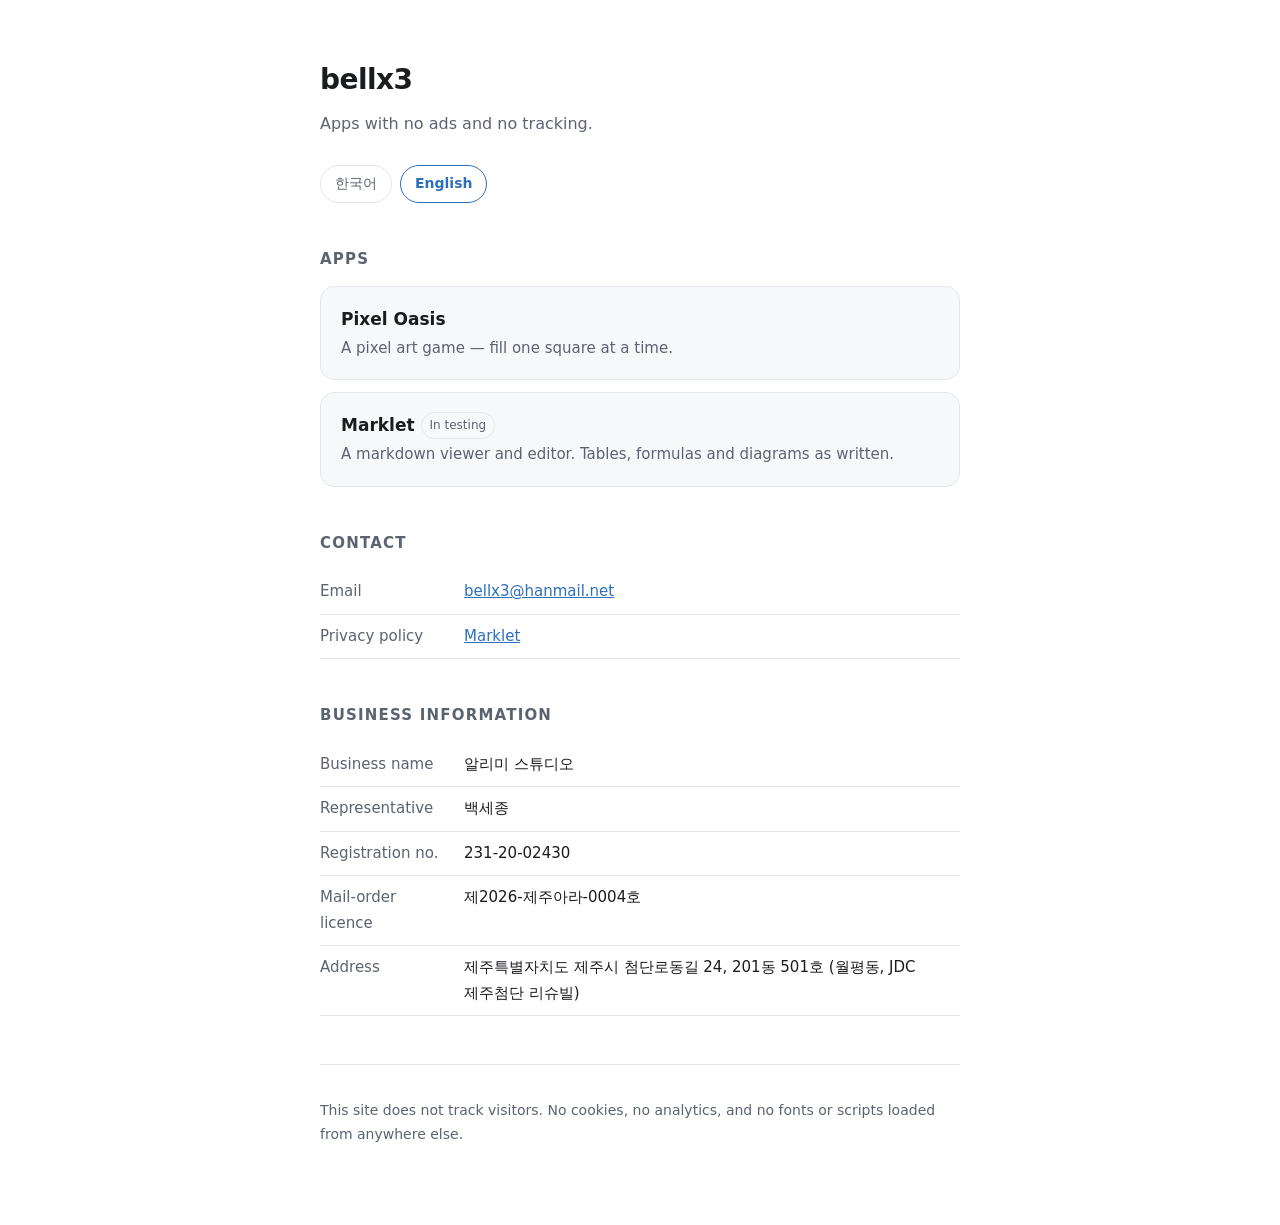
==== index.html @ ad6dd958 "기본정보등록" ====
<!doctype html>
<html lang="ko">
<head>
<meta charset="utf-8">
<meta name="viewport" content="width=device-width, initial-scale=1">
<title>bellx3 — 앱 개발</title>
<meta name="description" content="개인 개발자 bellx3 가 만드는 안드로이드 앱. 광고 없음, 추적 없음.">

<!--
  ★ 이 파일은 그대로 올리면 되는 상태다. 바깥에서 아무것도 불러오지 않는다 —
    폰트도 스크립트도 없다. "추적하지 않는다"고 적어 놓고 구글 폰트를 불러오면
    그 문장이 거짓이 된다.

  ★ 사업자 정보는 2026-08-07 에 채웠다. 사업자등록증·통신판매업 신고증과
    **글자 그대로** 같아야 한다 — 표시 의무가 있는 항목이라 다르면 그게 문제다.
    상호나 주소가 바뀌면 여기도 같이 고칠 것.
-->

<style>
:root {
    --bg: #ffffff;
    --fg: #1a1c1f;
    --dim: #5c6370;
    --line: #e3e6ea;
    --accent: #2c6fbb;
    --card: #f7f8fa;
}
@media (prefers-color-scheme: dark) {
    :root {
        --bg: #16181c;
        --fg: #e8eaed;
        --dim: #9aa2ad;
        --line: #2b2f36;
        --accent: #6fb3f2;
        --card: #1d2025;
    }
}
* { box-sizing: border-box; }
html { -webkit-text-size-adjust: 100%; }
body {
    margin: 0;
    padding: 0 20px 64px;
    background: var(--bg);
    color: var(--fg);
    font: 16px/1.7 -apple-system, BlinkMacSystemFont, 'Segoe UI', 'Apple SD Gothic Neo',
        'Malgun Gothic', system-ui, sans-serif;
    word-break: keep-all;
    overflow-wrap: anywhere;
}
.wrap { max-width: 640px; margin: 0 auto; }

header { padding: 56px 0 8px; }
h1 { font-size: 28px; margin: 0 0 6px; letter-spacing: -0.02em; }
.tagline { color: var(--dim); margin: 0; }

.langbar { display: flex; gap: 8px; padding: 20px 0 0; }
.langbar button {
    font: inherit;
    font-size: 14px;
    padding: 6px 14px;
    min-height: 36px;
    border: 1px solid var(--line);
    border-radius: 999px;
    background: transparent;
    color: var(--dim);
    cursor: pointer;
}
.langbar button[aria-pressed='true'] {
    border-color: var(--accent);
    color: var(--accent);
    font-weight: 600;
}

h2 {
    font-size: 15px;
    text-transform: uppercase;
    letter-spacing: 0.08em;
    color: var(--dim);
    margin: 44px 0 14px;
    font-weight: 600;
}

.app {
    display: block;
    padding: 18px 20px;
    margin-bottom: 12px;
    border: 1px solid var(--line);
    border-radius: 14px;
    background: var(--card);
    text-decoration: none;
    color: inherit;
}
a.app:hover, a.app:focus-visible { border-color: var(--accent); }
.app-name { font-weight: 600; font-size: 17px; margin-bottom: 2px; }
.app-desc { color: var(--dim); font-size: 15px; }
.badge {
    display: inline-block;
    font-size: 12px;
    padding: 2px 8px;
    border-radius: 999px;
    border: 1px solid var(--line);
    color: var(--dim);
    margin-left: 6px;
    vertical-align: 2px;
    letter-spacing: 0;
    text-transform: none;
    font-weight: 500;
}

dl { margin: 0; }
dl div {
    display: flex;
    gap: 16px;
    padding: 9px 0;
    border-bottom: 1px solid var(--line);
    font-size: 15px;
}
dt { color: var(--dim); flex: 0 0 128px; }
dd { margin: 0; flex: 1; }

/*
 * ★ 좁은 화면에서는 위아래로 쌓는다. 라벨 칸을 128px 로 묶어 두면
 *   '통신판매업 신고번호'가 두 줄로 접히고 남은 191px 에 주소가 다섯 줄로 들어간다.
 *   한국어 라벨은 영어보다 길고 주소는 더 길다 — 두 칸으로 나눌 폭이 아니다.
 */
@media (max-width: 480px) {
    dl div { display: block; padding: 12px 0; }
    dt { margin-bottom: 2px; font-size: 13px; }
}

a { color: var(--accent); }
:focus-visible { outline: 2px solid var(--accent); outline-offset: 2px; }

footer {
    margin-top: 48px;
    padding-top: 20px;
    border-top: 1px solid var(--line);
    color: var(--dim);
    font-size: 14px;
}
[hidden] { display: none !important; }
</style>
</head>

<body>
<div class="wrap">

<header>
    <h1>bellx3</h1>
    <p class="tagline" data-t="tagline">광고 없이, 추적 없이 쓰는 앱을 만듭니다.</p>
</header>

<nav class="langbar">
    <button type="button" data-lang="ko" aria-pressed="true">한국어</button>
    <button type="button" data-lang="en" aria-pressed="false">English</button>
</nav>

<main>
    <h2 data-t="appsTitle">앱</h2>

    <a class="app" href="https://play.google.com/store/apps/details?id=com.pixeloasis.game">
        <div class="app-name">Pixel Oasis</div>
        <div class="app-desc" data-t="pixelDesc">한 칸씩 칠해 그림을 완성하는 픽셀 아트 게임.</div>
    </a>

    <!--
      ★ 마크릿은 아직 비공개 테스트라 스토어 주소가 404 다.
        프로덕션에 올라간 뒤 아래를 <a class="app" href="...">…</a> 로 바꿀 것.
        **죽은 링크를 미리 걸어 두지 마라** — 심사에서 개발자 웹사이트를 실제로 열어 본다.
    -->
    <div class="app">
        <div class="app-name">
            Marklet<span class="badge" data-t="badgeTesting">테스트 중</span>
        </div>
        <div class="app-desc" data-t="markletDesc">
            마크다운 문서를 읽고 고치는 뷰어. 표·수식·다이어그램을 그대로 봅니다.
        </div>
    </div>

    <h2 data-t="contactTitle">문의</h2>
    <dl>
        <div>
            <dt data-t="labelEmail">이메일</dt>
            <dd><a href="mailto:bellx3@hanmail.net">bellx3@hanmail.net</a></dd>
        </div>
        <div>
            <dt data-t="labelPrivacy">개인정보처리방침</dt>
            <dd>
                <a href="https://bellx3.github.io/marklet-privacy/">Marklet</a>
                <!-- ★ 픽셀오아시스 방침 주소를 확인해 여기에 더할 것 (README) -->
            </dd>
        </div>
    </dl>

    <!--
      ★ 전자상거래법상 통신판매업자의 표시사항. 두 앱 모두 인앱 결제가 있어 의무다.
      ★ 값에는 data-t 를 달지 않는다 — 상호·대표자·주소는 **법적 표기라 번역하지 않는다.**
        영어로 바꿔도 라벨만 영어가 되고 값은 그대로 남는 것이 맞다.
    -->
    <h2 data-t="bizTitle">사업자 정보</h2>
    <dl>
        <div><dt data-t="labelBizName">상호</dt><dd>알리미 스튜디오</dd></div>
        <div><dt data-t="labelOwner">대표자</dt><dd>백세종</dd></div>
        <div><dt data-t="labelBizNo">사업자등록번호</dt><dd>231-20-02430</dd></div>
        <div><dt data-t="labelMailOrder">통신판매업 신고번호</dt><dd>제2026-제주아라-0004호</dd></div>
        <div><dt data-t="labelAddress">주소</dt><dd>제주특별자치도 제주시 첨단로동길 24, 201동 501호 (월평동, JDC 제주첨단 리슈빌)</dd></div>
    </dl>
</main>

<footer>
    <p data-t="footer">
        이 사이트는 방문자를 추적하지 않습니다. 쿠키도, 분석 도구도, 외부에서 불러오는
        글꼴이나 스크립트도 없습니다.
    </p>
</footer>

</div>

<script>
/*
 * 언어 전환. 사전을 여기 한 곳에만 둔다 — 화면 구조를 두 벌로 복사해 두면
 * 한쪽만 고치는 일이 반드시 생긴다.
 */
var STRINGS = {
    ko: {
        tagline: '광고 없이, 추적 없이 쓰는 앱을 만듭니다.',
        appsTitle: '앱',
        pixelDesc: '한 칸씩 칠해 그림을 완성하는 픽셀 아트 게임.',
        markletDesc: '마크다운 문서를 읽고 고치는 뷰어. 표·수식·다이어그램을 그대로 봅니다.',
        badgeTesting: '테스트 중',
        contactTitle: '문의',
        labelEmail: '이메일',
        labelPrivacy: '개인정보처리방침',
        bizTitle: '사업자 정보',
        labelBizName: '상호',
        labelOwner: '대표자',
        labelBizNo: '사업자등록번호',
        labelMailOrder: '통신판매업 신고번호',
        labelAddress: '주소',
        footer: '이 사이트는 방문자를 추적하지 않습니다. 쿠키도, 분석 도구도, 외부에서 불러오는 글꼴이나 스크립트도 없습니다.',
        title: 'bellx3 — 앱 개발'
    },
    en: {
        tagline: 'Apps with no ads and no tracking.',
        appsTitle: 'Apps',
        pixelDesc: 'A pixel art game — fill one square at a time.',
        markletDesc: 'A markdown viewer and editor. Tables, formulas and diagrams as written.',
        badgeTesting: 'In testing',
        contactTitle: 'Contact',
        labelEmail: 'Email',
        labelPrivacy: 'Privacy policy',
        bizTitle: 'Business information',
        labelBizName: 'Business name',
        labelOwner: 'Representative',
        labelBizNo: 'Registration no.',
        labelMailOrder: 'Mail-order licence',
        labelAddress: 'Address',
        footer: 'This site does not track visitors. No cookies, no analytics, and no fonts or scripts loaded from anywhere else.',
        title: 'bellx3 — Android apps'
    }
};

function setLang(lang) {
    var s = STRINGS[lang] || STRINGS.en;
    document.documentElement.lang = lang;
    document.title = s.title;
    var nodes = document.querySelectorAll('[data-t]');
    for (var i = 0; i < nodes.length; i++) {
        var key = nodes[i].getAttribute('data-t');
        if (s[key]) nodes[i].textContent = s[key];
    }
    var buttons = document.querySelectorAll('.langbar button');
    for (var j = 0; j < buttons.length; j++) {
        buttons[j].setAttribute(
            'aria-pressed',
            String(buttons[j].getAttribute('data-lang') === lang)
        );
    }
    try { localStorage.setItem('lang', lang); } catch (e) { /* 사생활 보호 모드 */ }
}

(function () {
    var saved = null;
    try { saved = localStorage.getItem('lang'); } catch (e) { /* 무시 */ }
    /* 저장된 것이 없으면 브라우저 설정을 따른다. 한국어가 아니면 영어다. */
    var guess = (navigator.language || 'en').toLowerCase().indexOf('ko') === 0 ? 'ko' : 'en';
    setLang(saved === 'ko' || saved === 'en' ? saved : guess);

    var buttons = document.querySelectorAll('.langbar button');
    for (var i = 0; i < buttons.length; i++) {
        buttons[i].addEventListener('click', function (e) {
            setLang(e.currentTarget.getAttribute('data-lang'));
        });
    }
})();
</script>
</body>
</html>
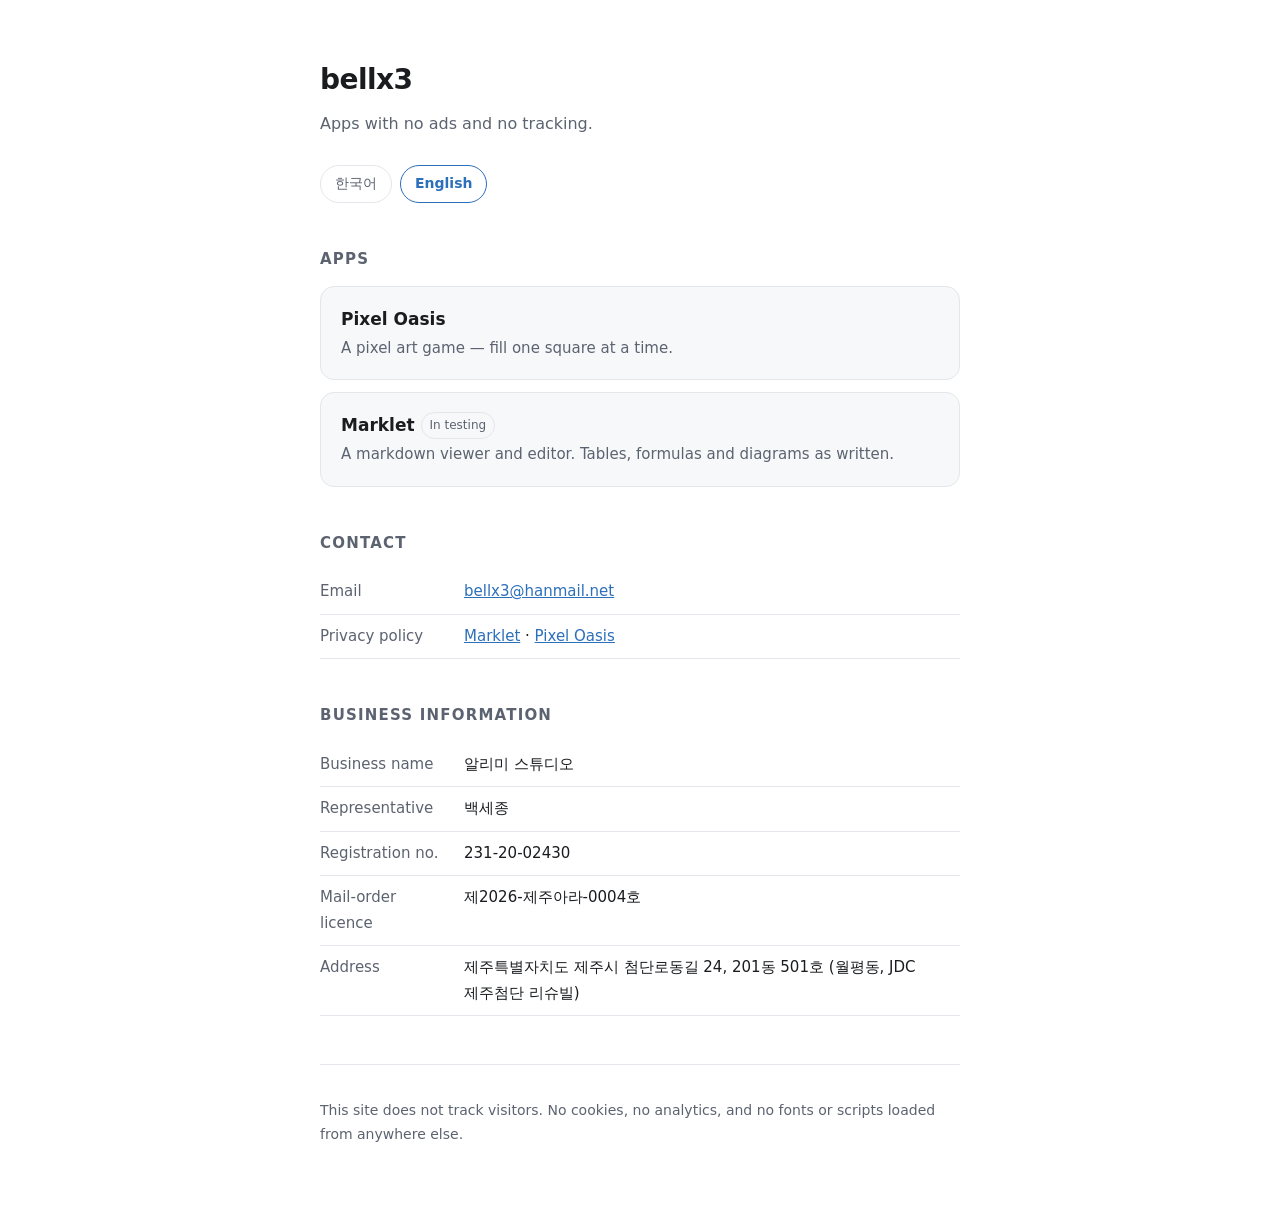
==== commit 2fe54a05: "개인정보처리방침 등록" ====
--- a/index.html
+++ b/index.html
@@ -186,8 +186,14 @@
         <div>
             <dt data-t="labelPrivacy">개인정보처리방침</dt>
             <dd>
+                <!--
+                  ★ 픽셀오아시스 방침은 Gist 에 있었는데, 깃허브가 Gist raw 를
+                    text/plain 으로 내려보내서 **소스 코드가 보였다.**
+                    같은 저장소 pixeloasis-privacy/ 로 옮겨 제대로 그려지게 했다.
+                -->
                 <a href="https://bellx3.github.io/marklet-privacy/">Marklet</a>
-                <!-- ★ 픽셀오아시스 방침 주소를 확인해 여기에 더할 것 (README) -->
+                <span aria-hidden="true"> · </span>
+                <a href="https://bellx3.github.io/pixeloasis-privacy/">Pixel Oasis</a>
             </dd>
         </div>
     </dl>
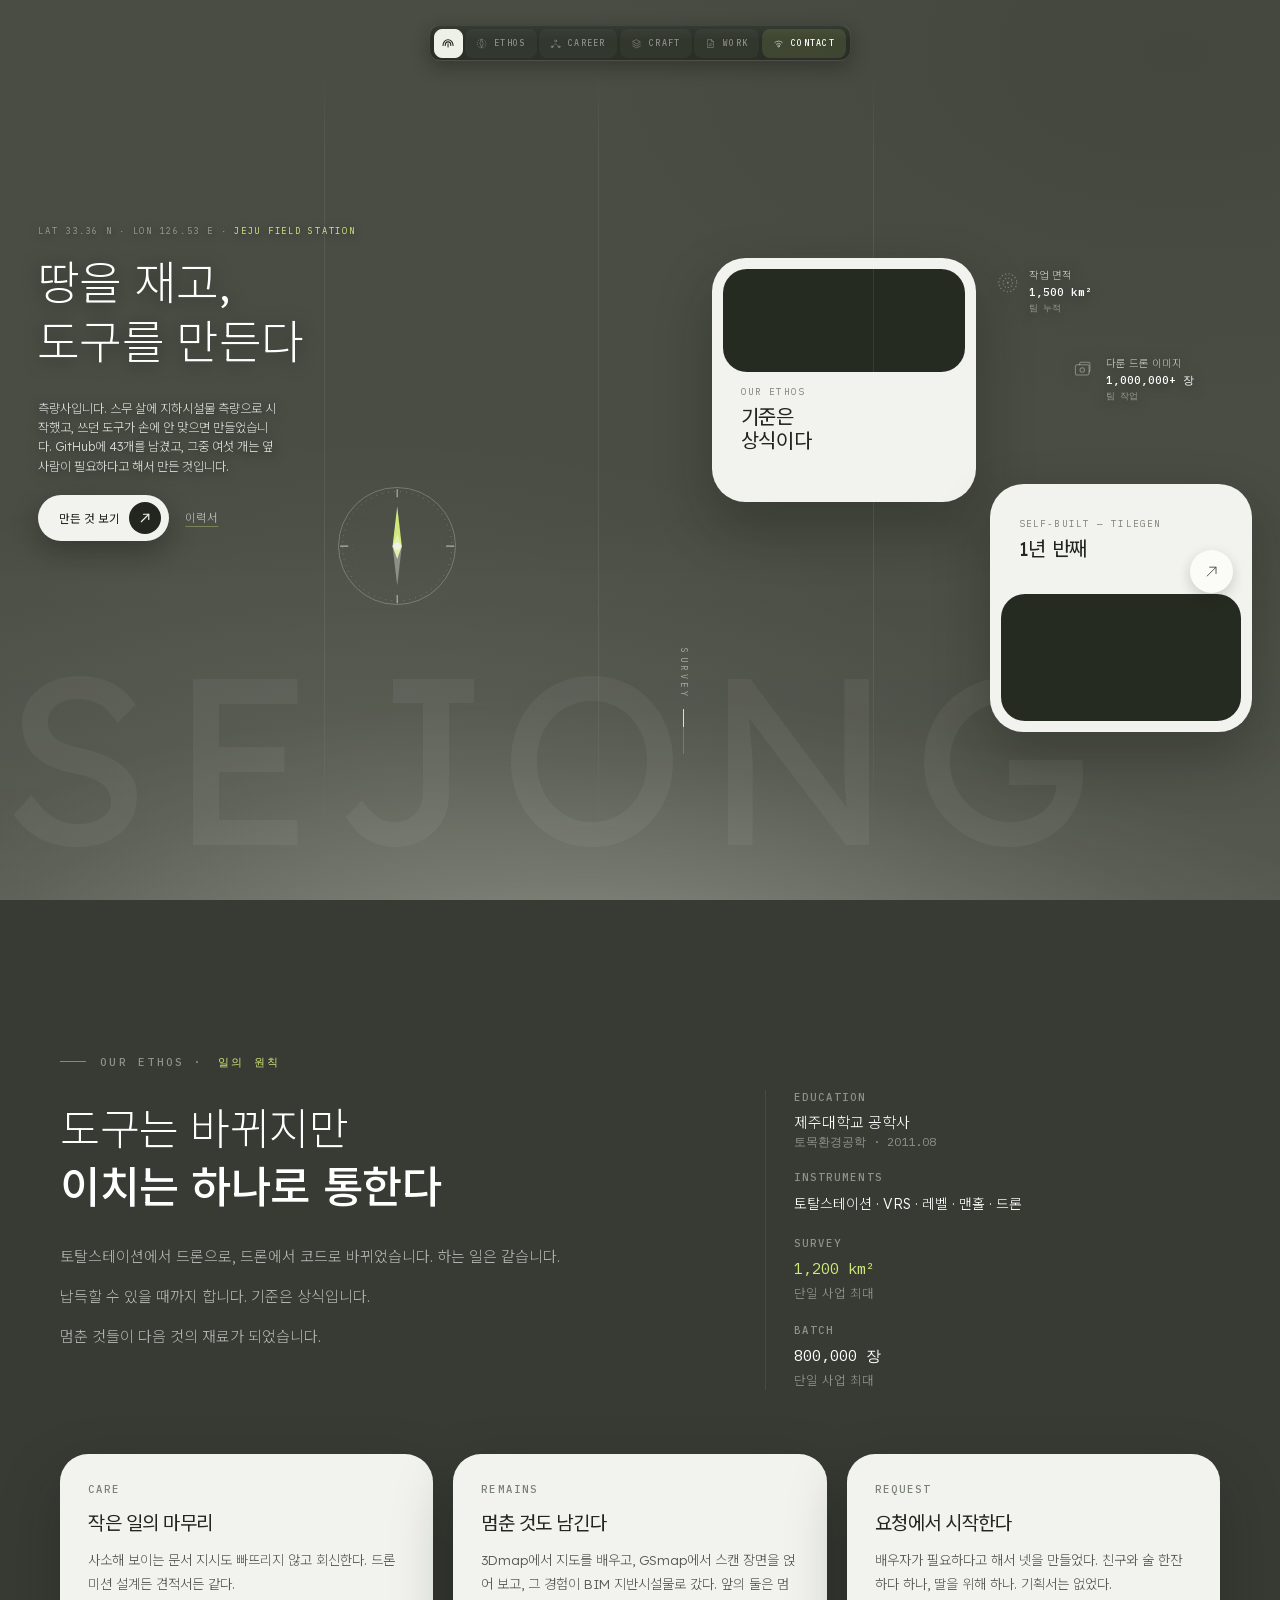
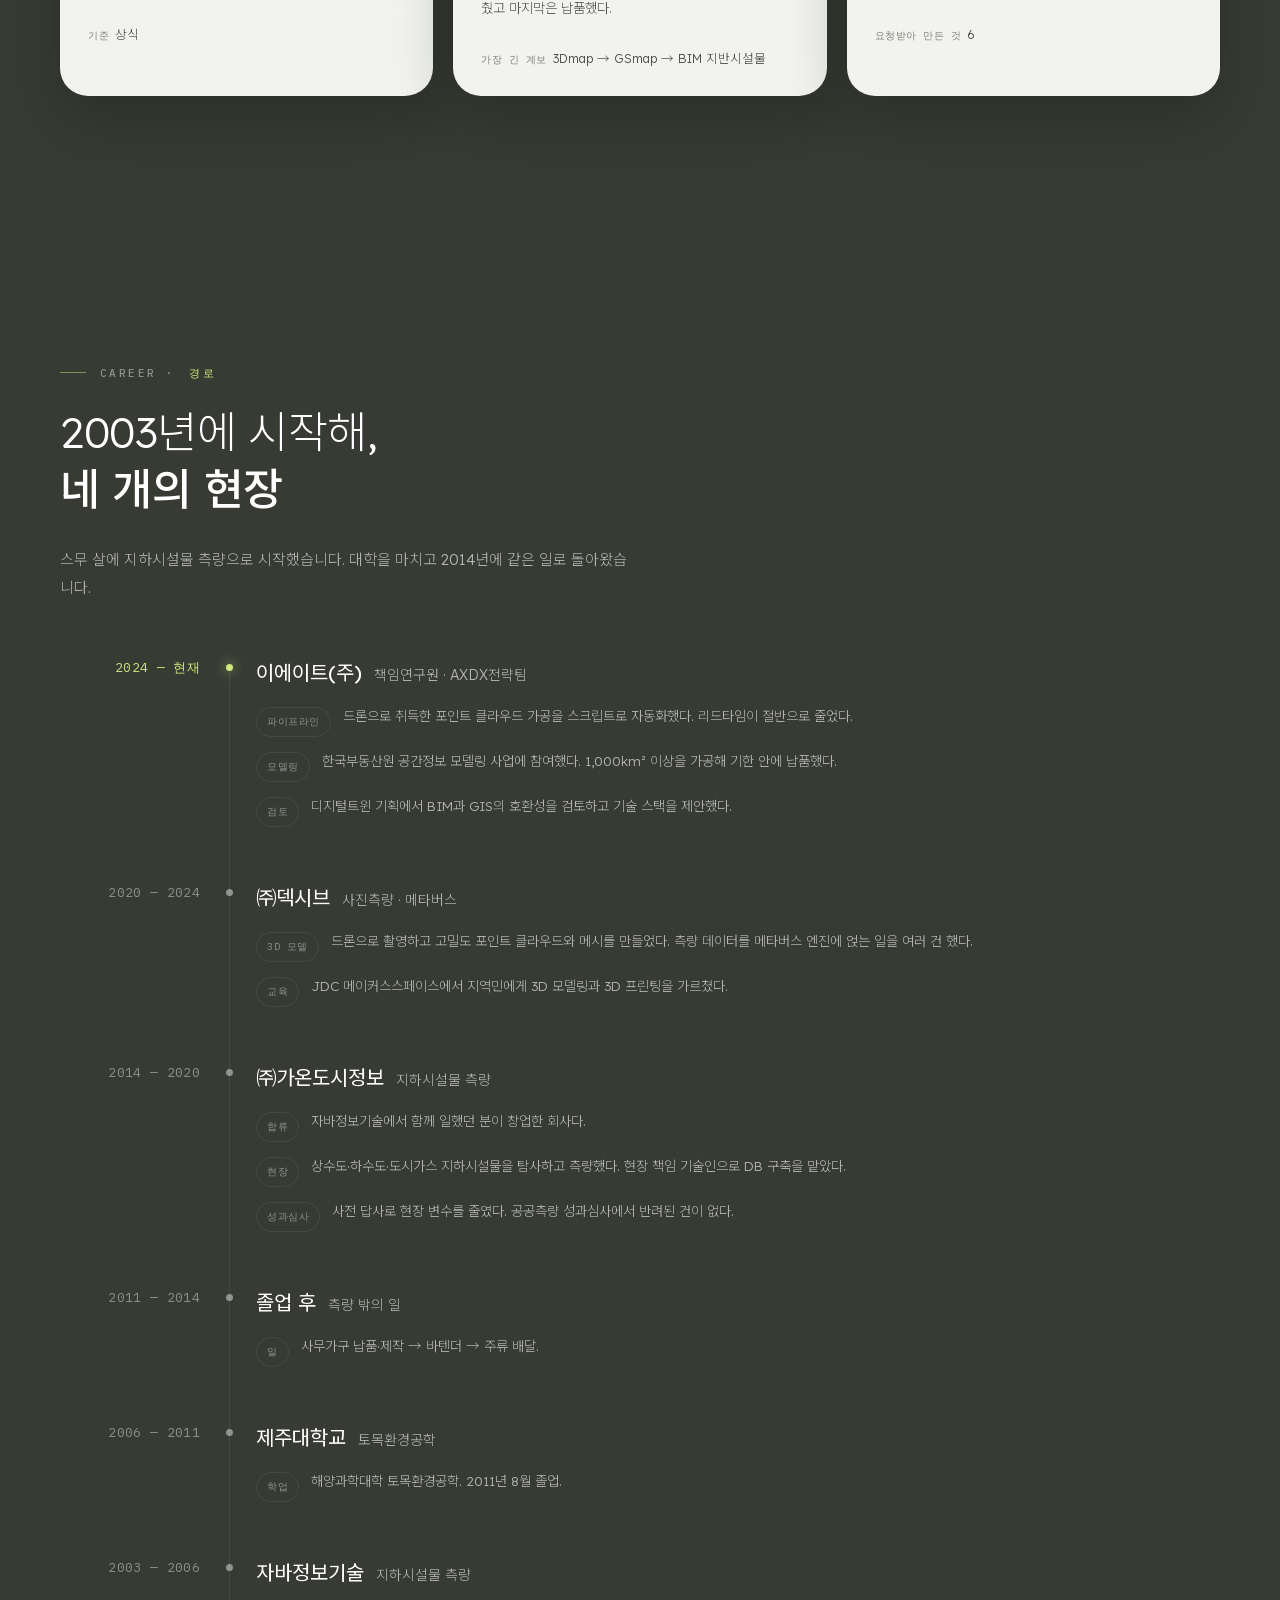
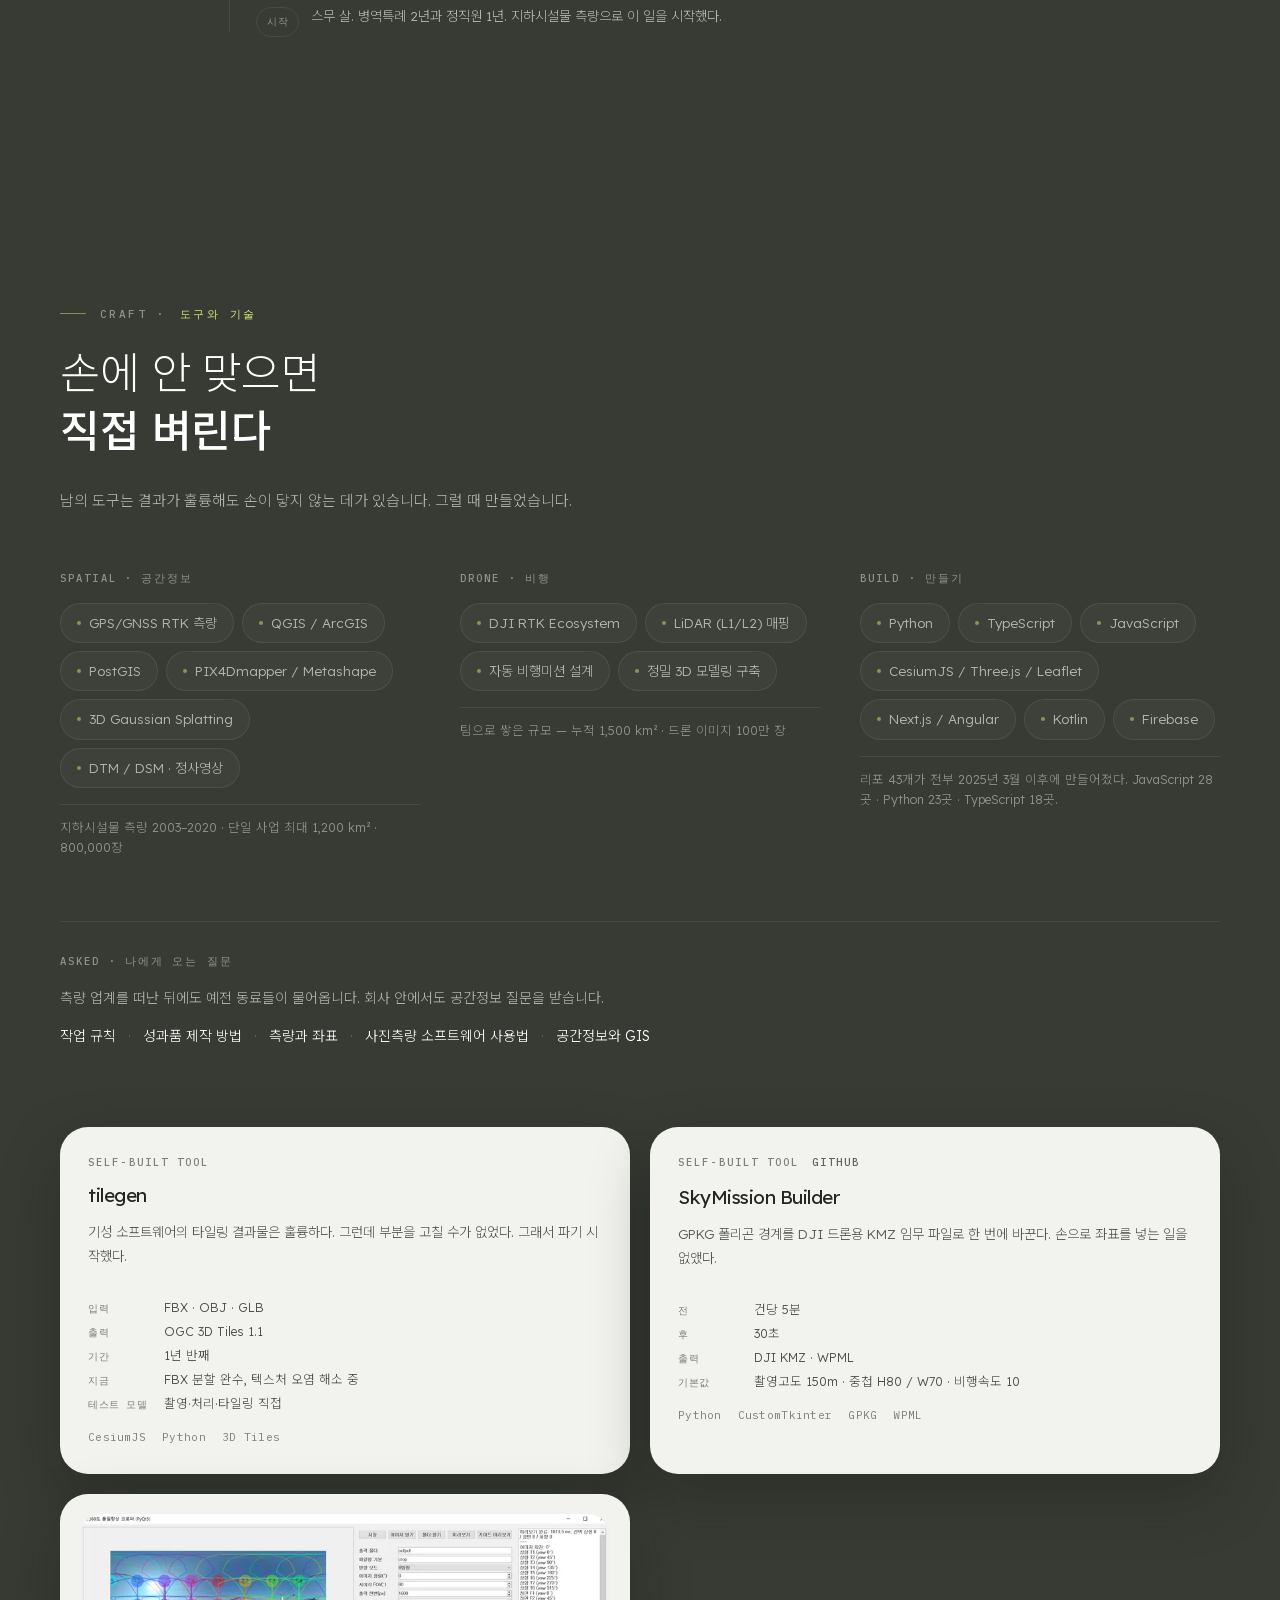
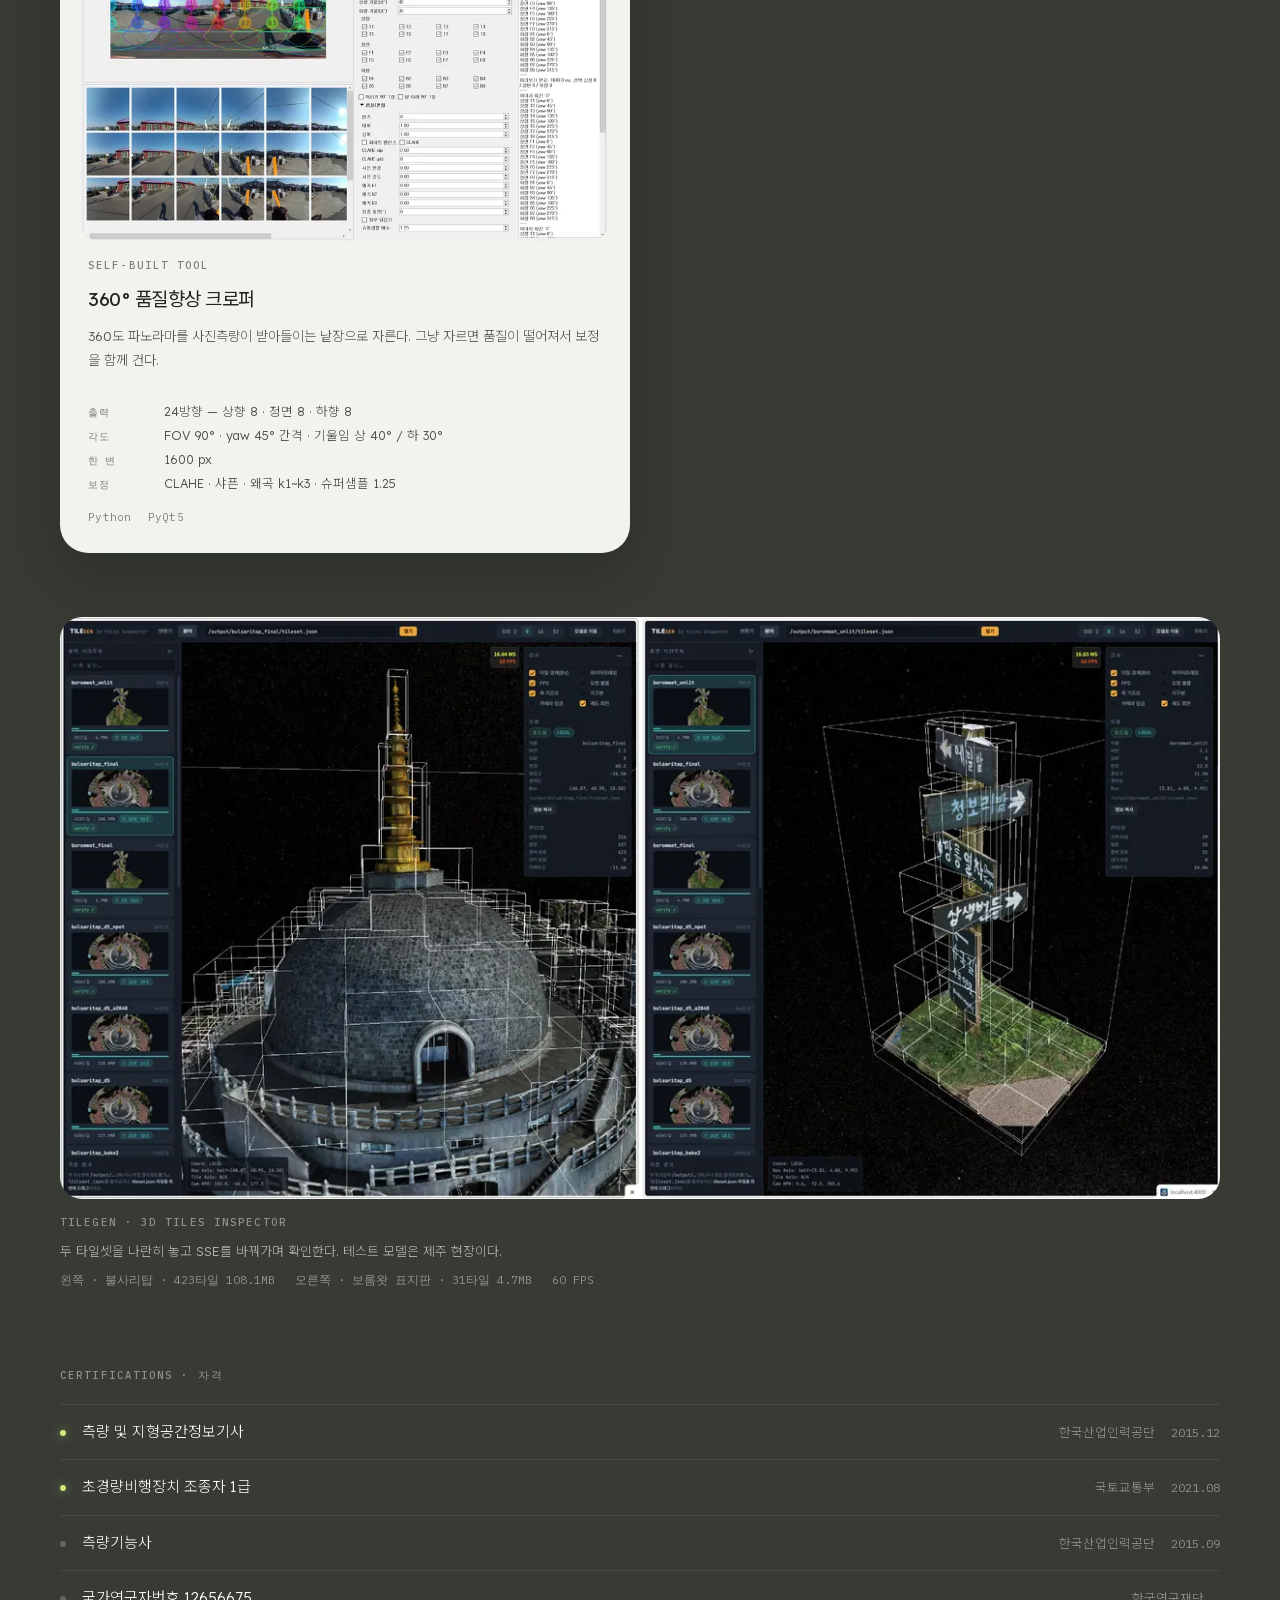
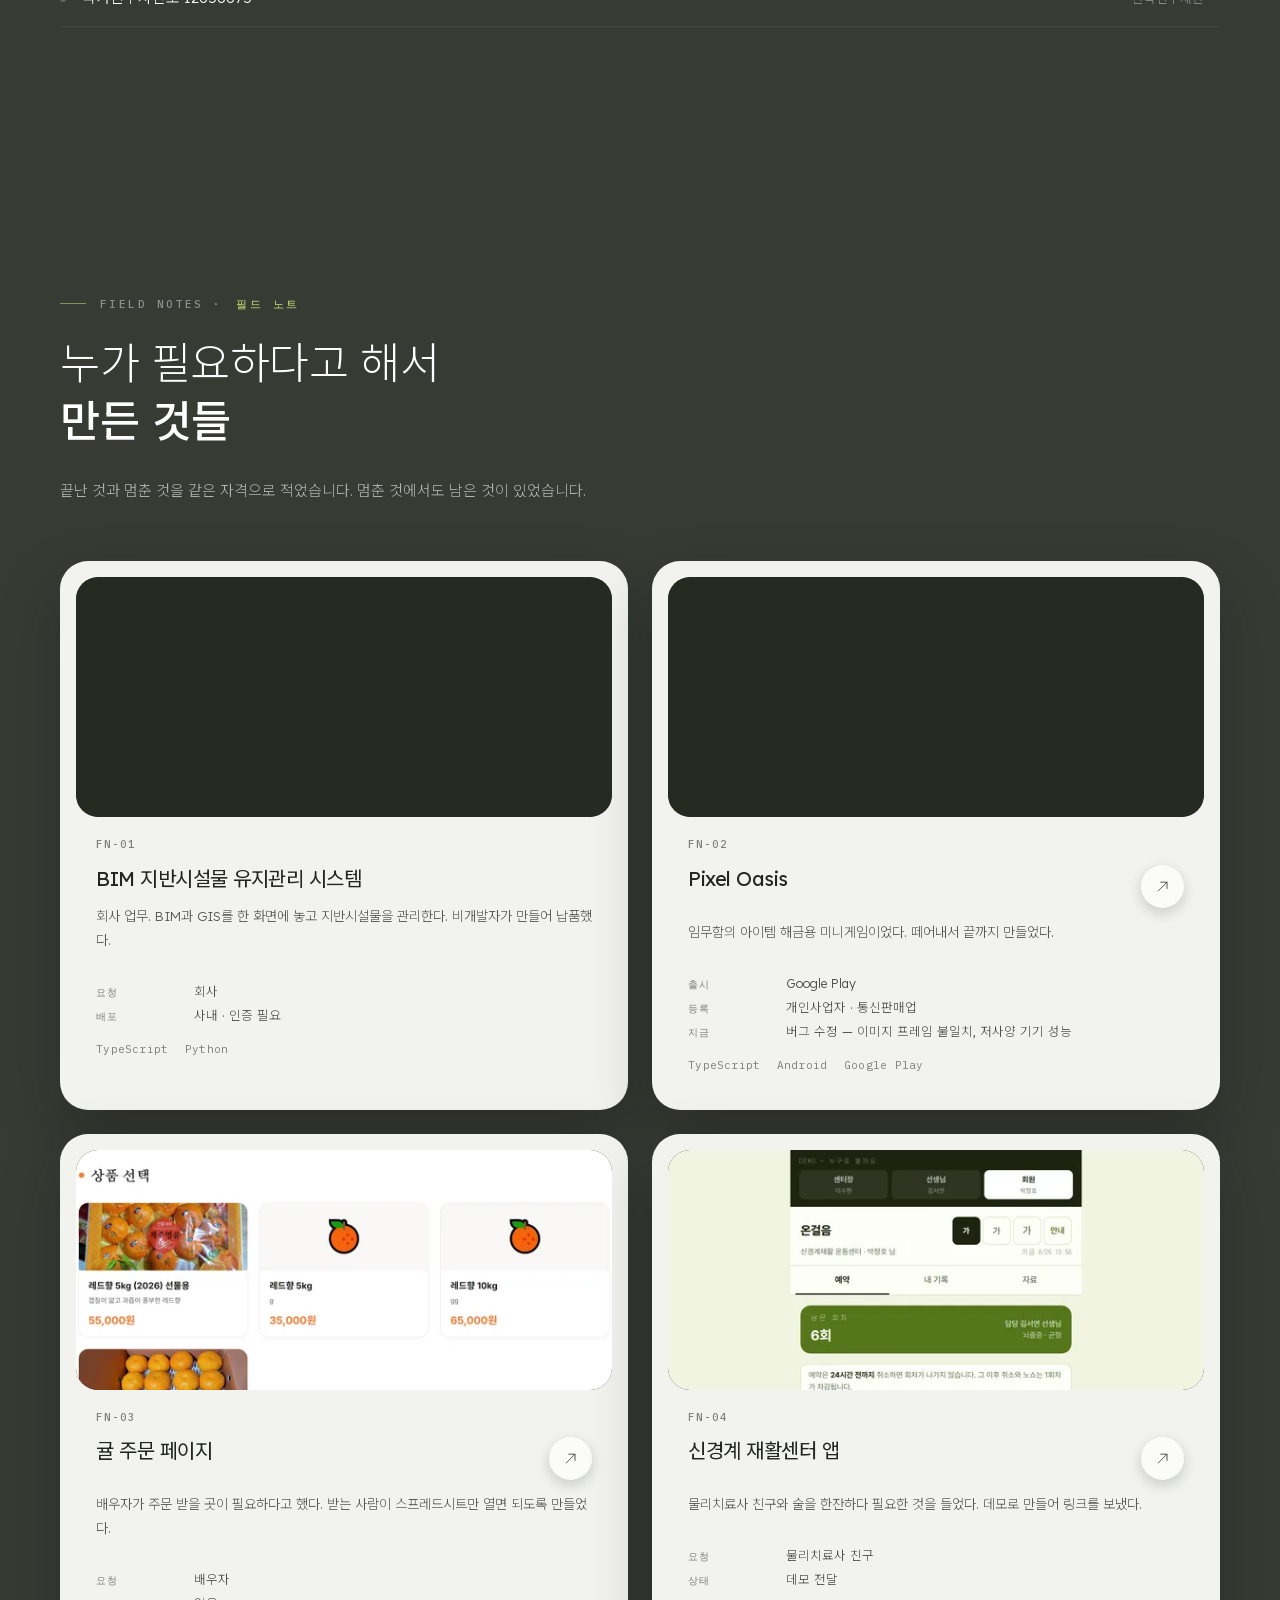
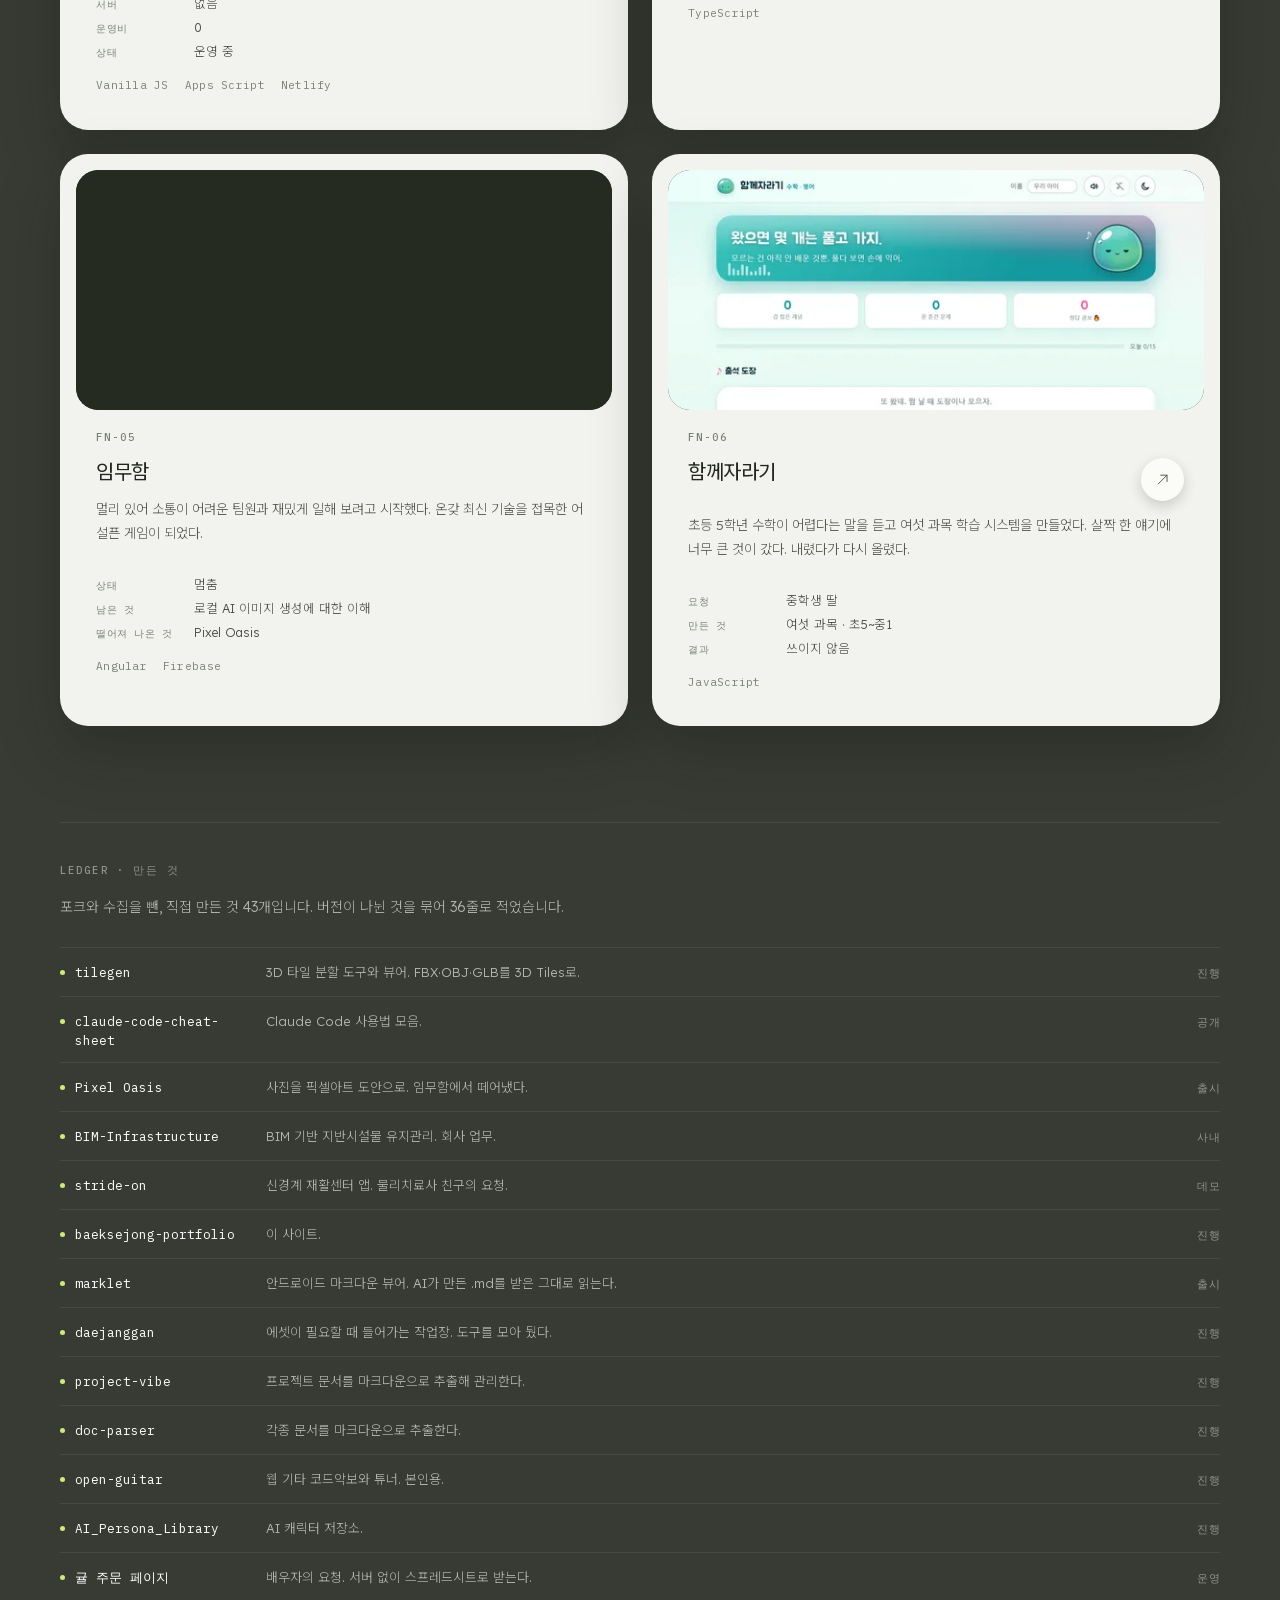
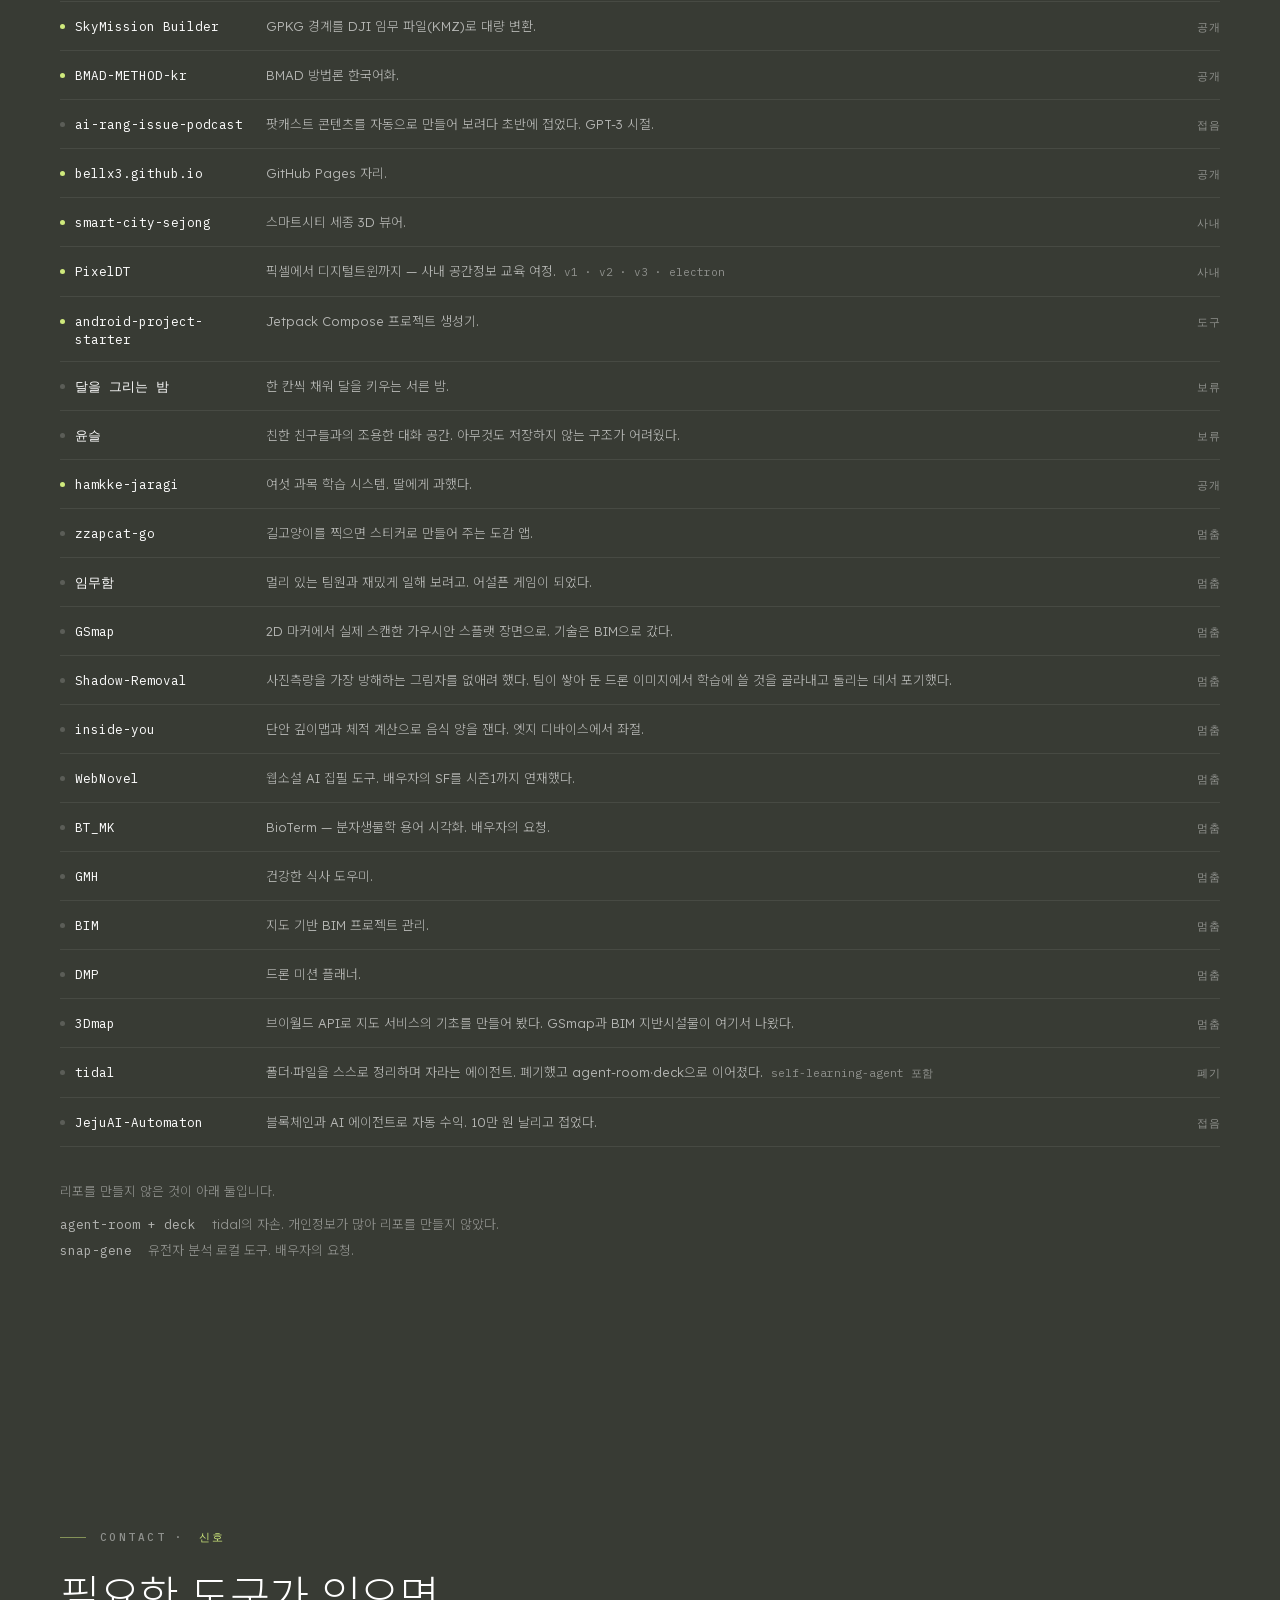
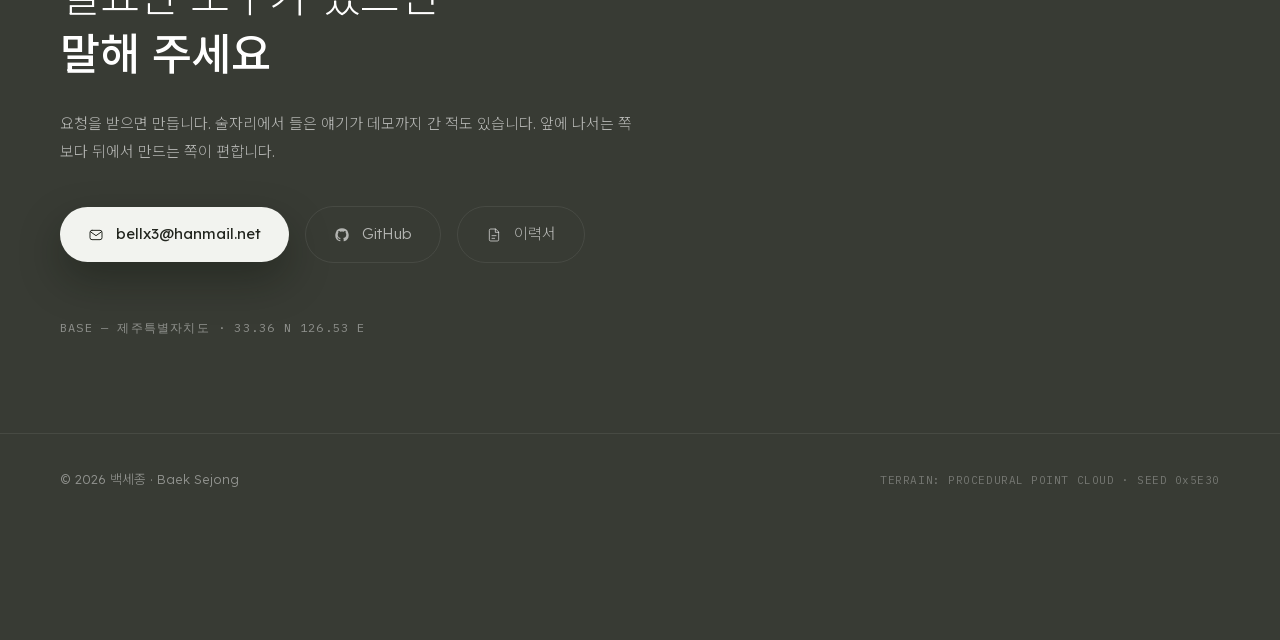
==== commit 3d693611: "deploy: baeksejong-portfolio@8e9b947" ====
--- a/index.html
+++ b/index.html
@@ -1,304 +1 @@
-<!doctype html>
-<html lang="ko">
-<head>
-<meta charset="utf-8">
-<meta name="viewport" content="width=device-width, initial-scale=1">
-<title>bellx3 — 앱 개발</title>
-<meta name="description" content="개인 개발자 bellx3 가 만드는 안드로이드 앱. 광고 없음, 추적 없음.">
-
-<!--
-  ★ 이 파일은 그대로 올리면 되는 상태다. 바깥에서 아무것도 불러오지 않는다 —
-    폰트도 스크립트도 없다. "추적하지 않는다"고 적어 놓고 구글 폰트를 불러오면
-    그 문장이 거짓이 된다.
-
-  ★ 사업자 정보는 2026-08-07 에 채웠다. 사업자등록증·통신판매업 신고증과
-    **글자 그대로** 같아야 한다 — 표시 의무가 있는 항목이라 다르면 그게 문제다.
-    상호나 주소가 바뀌면 여기도 같이 고칠 것.
--->
-
-<style>
-:root {
-    --bg: #ffffff;
-    --fg: #1a1c1f;
-    --dim: #5c6370;
-    --line: #e3e6ea;
-    --accent: #2c6fbb;
-    --card: #f7f8fa;
-}
-@media (prefers-color-scheme: dark) {
-    :root {
-        --bg: #16181c;
-        --fg: #e8eaed;
-        --dim: #9aa2ad;
-        --line: #2b2f36;
-        --accent: #6fb3f2;
-        --card: #1d2025;
-    }
-}
-* { box-sizing: border-box; }
-html { -webkit-text-size-adjust: 100%; }
-body {
-    margin: 0;
-    padding: 0 20px 64px;
-    background: var(--bg);
-    color: var(--fg);
-    font: 16px/1.7 -apple-system, BlinkMacSystemFont, 'Segoe UI', 'Apple SD Gothic Neo',
-        'Malgun Gothic', system-ui, sans-serif;
-    word-break: keep-all;
-    overflow-wrap: anywhere;
-}
-.wrap { max-width: 640px; margin: 0 auto; }
-
-header { padding: 56px 0 8px; }
-h1 { font-size: 28px; margin: 0 0 6px; letter-spacing: -0.02em; }
-.tagline { color: var(--dim); margin: 0; }
-
-.langbar { display: flex; gap: 8px; padding: 20px 0 0; }
-.langbar button {
-    font: inherit;
-    font-size: 14px;
-    padding: 6px 14px;
-    min-height: 36px;
-    border: 1px solid var(--line);
-    border-radius: 999px;
-    background: transparent;
-    color: var(--dim);
-    cursor: pointer;
-}
-.langbar button[aria-pressed='true'] {
-    border-color: var(--accent);
-    color: var(--accent);
-    font-weight: 600;
-}
-
-h2 {
-    font-size: 15px;
-    text-transform: uppercase;
-    letter-spacing: 0.08em;
-    color: var(--dim);
-    margin: 44px 0 14px;
-    font-weight: 600;
-}
-
-.app {
-    display: block;
-    padding: 18px 20px;
-    margin-bottom: 12px;
-    border: 1px solid var(--line);
-    border-radius: 14px;
-    background: var(--card);
-    text-decoration: none;
-    color: inherit;
-}
-a.app:hover, a.app:focus-visible { border-color: var(--accent); }
-.app-name { font-weight: 600; font-size: 17px; margin-bottom: 2px; }
-.app-desc { color: var(--dim); font-size: 15px; }
-.badge {
-    display: inline-block;
-    font-size: 12px;
-    padding: 2px 8px;
-    border-radius: 999px;
-    border: 1px solid var(--line);
-    color: var(--dim);
-    margin-left: 6px;
-    vertical-align: 2px;
-    letter-spacing: 0;
-    text-transform: none;
-    font-weight: 500;
-}
-
-dl { margin: 0; }
-dl div {
-    display: flex;
-    gap: 16px;
-    padding: 9px 0;
-    border-bottom: 1px solid var(--line);
-    font-size: 15px;
-}
-dt { color: var(--dim); flex: 0 0 128px; }
-dd { margin: 0; flex: 1; }
-
-/*
- * ★ 좁은 화면에서는 위아래로 쌓는다. 라벨 칸을 128px 로 묶어 두면
- *   '통신판매업 신고번호'가 두 줄로 접히고 남은 191px 에 주소가 다섯 줄로 들어간다.
- *   한국어 라벨은 영어보다 길고 주소는 더 길다 — 두 칸으로 나눌 폭이 아니다.
- */
-@media (max-width: 480px) {
-    dl div { display: block; padding: 12px 0; }
-    dt { margin-bottom: 2px; font-size: 13px; }
-}
-
-a { color: var(--accent); }
-:focus-visible { outline: 2px solid var(--accent); outline-offset: 2px; }
-
-footer {
-    margin-top: 48px;
-    padding-top: 20px;
-    border-top: 1px solid var(--line);
-    color: var(--dim);
-    font-size: 14px;
-}
-[hidden] { display: none !important; }
-</style>
-</head>
-
-<body>
-<div class="wrap">
-
-<header>
-    <h1>bellx3</h1>
-    <p class="tagline" data-t="tagline">광고 없이, 추적 없이 쓰는 앱을 만듭니다.</p>
-</header>
-
-<nav class="langbar">
-    <button type="button" data-lang="ko" aria-pressed="true">한국어</button>
-    <button type="button" data-lang="en" aria-pressed="false">English</button>
-</nav>
-
-<main>
-    <h2 data-t="appsTitle">앱</h2>
-
-    <a class="app" href="https://play.google.com/store/apps/details?id=com.pixeloasis.game">
-        <div class="app-name">Pixel Oasis</div>
-        <div class="app-desc" data-t="pixelDesc">한 칸씩 칠해 그림을 완성하는 픽셀 아트 게임.</div>
-    </a>
-
-    <!--
-      ★ 마크릿은 아직 비공개 테스트라 스토어 주소가 404 다.
-        프로덕션에 올라간 뒤 아래를 <a class="app" href="...">…</a> 로 바꿀 것.
-        **죽은 링크를 미리 걸어 두지 마라** — 심사에서 개발자 웹사이트를 실제로 열어 본다.
-    -->
-    <div class="app">
-        <div class="app-name">
-            Marklet<span class="badge" data-t="badgeTesting">테스트 중</span>
-        </div>
-        <div class="app-desc" data-t="markletDesc">
-            마크다운 문서를 읽고 고치는 뷰어. 표·수식·다이어그램을 그대로 봅니다.
-        </div>
-    </div>
-
-    <h2 data-t="contactTitle">문의</h2>
-    <dl>
-        <div>
-            <dt data-t="labelEmail">이메일</dt>
-            <dd><a href="mailto:bellx3@hanmail.net">bellx3@hanmail.net</a></dd>
-        </div>
-        <div>
-            <dt data-t="labelPrivacy">개인정보처리방침</dt>
-            <dd>
-                <!--
-                  ★ 픽셀오아시스 방침은 Gist 에 있었는데, 깃허브가 Gist raw 를
-                    text/plain 으로 내려보내서 **소스 코드가 보였다.**
-                    같은 저장소 pixeloasis-privacy/ 로 옮겨 제대로 그려지게 했다.
-                -->
-                <a href="https://bellx3.github.io/marklet-privacy/">Marklet</a>
-                <span aria-hidden="true"> · </span>
-                <a href="https://bellx3.github.io/pixeloasis-privacy/">Pixel Oasis</a>
-            </dd>
-        </div>
-    </dl>
-
-    <!--
-      ★ 전자상거래법상 통신판매업자의 표시사항. 두 앱 모두 인앱 결제가 있어 의무다.
-      ★ 값에는 data-t 를 달지 않는다 — 상호·대표자·주소는 **법적 표기라 번역하지 않는다.**
-        영어로 바꿔도 라벨만 영어가 되고 값은 그대로 남는 것이 맞다.
-    -->
-    <h2 data-t="bizTitle">사업자 정보</h2>
-    <dl>
-        <div><dt data-t="labelBizName">상호</dt><dd>알리미 스튜디오</dd></div>
-        <div><dt data-t="labelOwner">대표자</dt><dd>백세종</dd></div>
-        <div><dt data-t="labelBizNo">사업자등록번호</dt><dd>231-20-02430</dd></div>
-        <div><dt data-t="labelMailOrder">통신판매업 신고번호</dt><dd>제2026-제주아라-0004호</dd></div>
-        <div><dt data-t="labelAddress">주소</dt><dd>제주특별자치도 제주시 첨단로동길 24, 201동 501호 (월평동, JDC 제주첨단 리슈빌)</dd></div>
-    </dl>
-</main>
-
-<footer>
-    <p data-t="footer">
-        이 사이트는 방문자를 추적하지 않습니다. 쿠키도, 분석 도구도, 외부에서 불러오는
-        글꼴이나 스크립트도 없습니다.
-    </p>
-</footer>
-
-</div>
-
-<script>
-/*
- * 언어 전환. 사전을 여기 한 곳에만 둔다 — 화면 구조를 두 벌로 복사해 두면
- * 한쪽만 고치는 일이 반드시 생긴다.
- */
-var STRINGS = {
-    ko: {
-        tagline: '광고 없이, 추적 없이 쓰는 앱을 만듭니다.',
-        appsTitle: '앱',
-        pixelDesc: '한 칸씩 칠해 그림을 완성하는 픽셀 아트 게임.',
-        markletDesc: '마크다운 문서를 읽고 고치는 뷰어. 표·수식·다이어그램을 그대로 봅니다.',
-        badgeTesting: '테스트 중',
-        contactTitle: '문의',
-        labelEmail: '이메일',
-        labelPrivacy: '개인정보처리방침',
-        bizTitle: '사업자 정보',
-        labelBizName: '상호',
-        labelOwner: '대표자',
-        labelBizNo: '사업자등록번호',
-        labelMailOrder: '통신판매업 신고번호',
-        labelAddress: '주소',
-        footer: '이 사이트는 방문자를 추적하지 않습니다. 쿠키도, 분석 도구도, 외부에서 불러오는 글꼴이나 스크립트도 없습니다.',
-        title: 'bellx3 — 앱 개발'
-    },
-    en: {
-        tagline: 'Apps with no ads and no tracking.',
-        appsTitle: 'Apps',
-        pixelDesc: 'A pixel art game — fill one square at a time.',
-        markletDesc: 'A markdown viewer and editor. Tables, formulas and diagrams as written.',
-        badgeTesting: 'In testing',
-        contactTitle: 'Contact',
-        labelEmail: 'Email',
-        labelPrivacy: 'Privacy policy',
-        bizTitle: 'Business information',
-        labelBizName: 'Business name',
-        labelOwner: 'Representative',
-        labelBizNo: 'Registration no.',
-        labelMailOrder: 'Mail-order licence',
-        labelAddress: 'Address',
-        footer: 'This site does not track visitors. No cookies, no analytics, and no fonts or scripts loaded from anywhere else.',
-        title: 'bellx3 — Android apps'
-    }
-};
-
-function setLang(lang) {
-    var s = STRINGS[lang] || STRINGS.en;
-    document.documentElement.lang = lang;
-    document.title = s.title;
-    var nodes = document.querySelectorAll('[data-t]');
-    for (var i = 0; i < nodes.length; i++) {
-        var key = nodes[i].getAttribute('data-t');
-        if (s[key]) nodes[i].textContent = s[key];
-    }
-    var buttons = document.querySelectorAll('.langbar button');
-    for (var j = 0; j < buttons.length; j++) {
-        buttons[j].setAttribute(
-            'aria-pressed',
-            String(buttons[j].getAttribute('data-lang') === lang)
-        );
-    }
-    try { localStorage.setItem('lang', lang); } catch (e) { /* 사생활 보호 모드 */ }
-}
-
-(function () {
-    var saved = null;
-    try { saved = localStorage.getItem('lang'); } catch (e) { /* 무시 */ }
-    /* 저장된 것이 없으면 브라우저 설정을 따른다. 한국어가 아니면 영어다. */
-    var guess = (navigator.language || 'en').toLowerCase().indexOf('ko') === 0 ? 'ko' : 'en';
-    setLang(saved === 'ko' || saved === 'en' ? saved : guess);
-
-    var buttons = document.querySelectorAll('.langbar button');
-    for (var i = 0; i < buttons.length; i++) {
-        buttons[i].addEventListener('click', function (e) {
-            setLang(e.currentTarget.getAttribute('data-lang'));
-        });
-    }
-})();
-</script>
-</body>
-</html>
+<!DOCTYPE html><html lang="ko" class="lexend_e0d5d8c-module__CFtu_q__variable noto_sans_kr_644d278d-module__oohoqa__variable ibm_plex_mono_28411002-module__cjC0Ca__variable"><head><meta charSet="utf-8"/><meta name="viewport" content="width=device-width, initial-scale=1, viewport-fit=cover"/><link rel="preload" href="/_next/static/media/99e609270109b47d-s.p.40sczeszzbjw1.woff2" as="font" crossorigin="" type="font/woff2"/><link rel="preload" href="/_next/static/media/ca31d6821328a4e9-s.p.2svk7cnw5x6df.woff2" as="font" crossorigin="" type="font/woff2"/><link rel="preload" href="/_next/static/media/effe91970fc4db64-s.p.0oace-s_gkfks.woff2" as="font" crossorigin="" type="font/woff2"/><link rel="preload" href="/_next/static/media/fca78c2ee6cec166-s.p.1sn26-iqxrgtp.woff2" as="font" crossorigin="" type="font/woff2"/><link rel="stylesheet" href="/_next/static/chunks/0aoj1auhpbko0.css" data-precedence="next"/><link rel="stylesheet" href="/_next/static/chunks/0ija3-qz9rzaj.css" data-precedence="next"/><link rel="preload" as="script" fetchPriority="low" href="/_next/static/chunks/0rqmg49wirni2.js"/><script src="/_next/static/chunks/2i51e627rllld.js" async=""></script><script src="/_next/static/chunks/12_klrswvucgr.js" async=""></script><script src="/_next/static/chunks/42ru0snkltfss.js" async=""></script><script src="/_next/static/chunks/turbopack-04_7doaskxg5v.js" async=""></script><script src="/_next/static/chunks/3l7g99glu8ks8.js" async="" crossorigin=""></script><script src="/_next/static/chunks/2vgkc6e0-3hos.js" async="" crossorigin=""></script><script src="/_next/static/chunks/3fntmmi971322.js" async="" crossorigin=""></script><script src="/_next/static/chunks/06g55gy7bduzo.js" async="" crossorigin=""></script><script src="/_next/static/chunks/22i43cg4l4-dq.js" async="" crossorigin=""></script><script src="/_next/static/chunks/2pig_v2tpahpg.js" async="" crossorigin=""></script><script src="/_next/static/chunks/01tnse6a7gtoh.js" async="" crossorigin=""></script><meta name="theme-color" content="#383b34"/><title>백세종 · 측량사</title><meta name="description" content="측량사입니다. 스무 살에 지하시설물 측량으로 시작했고, 쓰던 도구가 손에 안 맞으면 만들었습니다. 제주."/><link rel="manifest" href="/manifest.webmanifest"/><meta property="og:title" content="백세종 · 측량사"/><meta property="og:description" content="측량사입니다. 스무 살에 지하시설물 측량으로 시작했고, 쓰던 도구가 손에 안 맞으면 만들었습니다. 제주."/><meta property="og:site_name" content="백세종"/><meta property="og:locale" content="ko_KR"/><meta property="og:image" content="https://bellx3.github.io/opengraph-image.jpg?opengraph-image.2m-3-lwv63dbu.jpg"/><meta property="og:image:type" content="image/jpeg"/><meta property="og:image:width" content="1200"/><meta property="og:image:height" content="630"/><meta property="og:image:alt" content="제주 지형을 스캔한 포인트클라우드 위에 「땅을 재고, 도구를 만든다」라는 문장과 백세종 · 측량사 · 제주가 적힌 표지"/><meta property="og:type" content="website"/><meta name="twitter:card" content="summary_large_image"/><meta name="twitter:title" content="백세종 · 측량사"/><meta name="twitter:description" content="측량사입니다. 스무 살에 지하시설물 측량으로 시작했고, 쓰던 도구가 손에 안 맞으면 만들었습니다. 제주."/><meta name="twitter:image" content="https://bellx3.github.io/opengraph-image.jpg?opengraph-image.2m-3-lwv63dbu.jpg"/><meta name="twitter:image:alt" content="제주 지형을 스캔한 포인트클라우드 위에 「땅을 재고, 도구를 만든다」라는 문장과 백세종 · 측량사 · 제주가 적힌 표지"/><meta name="twitter:image:type" content="image/jpeg"/><meta name="twitter:image:width" content="1200"/><meta name="twitter:image:height" content="630"/><link rel="icon" href="/icon.svg?icon.2q3qg4v6u-042.svg" sizes="any" type="image/svg+xml"/><link rel="apple-touch-icon" href="/apple-icon.png?apple-icon.0gsb308dedoc-.png" sizes="180x180" type="image/png"/><meta name="next-size-adjust" content=""/><script src="/_next/static/chunks/0cz1d0mv5g_q7.js" noModule=""></script></head><body><div hidden=""><!--$--><!--/$--></div><script>(self.__next_s=self.__next_s||[]).push([0,{"children":"document.documentElement.classList.add(\"js\")","id":"sv-js-flag"}])</script><!--$--><!--/$--><main class="min-h-screen"><div class="sv-swarm" aria-hidden="true"></div><div class="relative z-[1]"><a class="sv-skip" href="#home">본문 바로가기</a><div class="sv-dock-wrap"><nav class="sv-dock par" style="--pd:5" data-spec="true" aria-label="주 메뉴"><a class="sv-dock-item sv-dock-mark" data-dock-item="true" href="#home" style="--d:120ms" aria-label="백세종 — 처음으로"><svg viewBox="0 0 24 24" fill="none" stroke="currentColor" stroke-width="1.6" stroke-linecap="round" aria-hidden="true"><path d="M4.5 15.5c0-4.7 3.4-8.5 7.5-8.5s7.5 3.8 7.5 8.5"></path><path d="M7.8 15.5c0-2.9 1.9-5.2 4.2-5.2s4.2 2.3 4.2 5.2"></path><path d="M12 15.5v-2.2"></path><circle cx="12" cy="17.6" r="1" fill="currentColor" stroke="none"></circle></svg></a><a class="sv-dock-item" data-dock-item="true" href="#ethos" style="--d:175ms"><span class="glyph" aria-hidden="true"><svg viewBox="0 0 16 16" aria-hidden="true"><path d="M8 2.2 10.2 8 8 13.8 5.8 8Z"></path><circle cx="8" cy="8" r="6.2" stroke-dasharray="0.5 2.4"></circle></svg></span><span>Ethos</span></a><a class="sv-dock-item" data-dock-item="true" href="#career" style="--d:230ms"><span class="glyph" aria-hidden="true"><svg viewBox="0 0 16 16" aria-hidden="true"><path d="M3 12.6c2.6 0 2.4-4.3 5-4.3s2.4 4.3 5 4.3" stroke-dasharray="1.6 1.8"></path><circle cx="3" cy="12.6" r="1.4"></circle><circle cx="13" cy="12.6" r="1.4"></circle><circle cx="8" cy="4.2" r="1.4"></circle></svg></span><span>Career</span></a><a class="sv-dock-item" data-dock-item="true" href="#craft" style="--d:285ms"><span class="glyph" aria-hidden="true"><svg viewBox="0 0 16 16" aria-hidden="true"><path d="m8 2.6 5.4 2.8L8 8.2 2.6 5.4Z"></path><path d="M2.6 8.4 8 11.2l5.4-2.8"></path><path d="M2.6 11.4 8 14.2l5.4-2.8"></path></svg></span><span>Craft</span></a><a class="sv-dock-item" data-dock-item="true" href="#work" style="--d:340ms"><span class="glyph" aria-hidden="true"><svg viewBox="0 0 16 16" aria-hidden="true"><path d="M4 2.4h5.3L12 5.1v8.5H4z"></path><path d="M9.2 2.4V5h2.7"></path><path d="M6 8.4h4M6 10.8h2.8"></path></svg></span><span>Work</span></a><a class="sv-dock-item sv-dock-item--cta" data-dock-item="true" href="#contact" style="--d:395ms"><span class="glyph" aria-hidden="true"><svg viewBox="0 0 16 16" aria-hidden="true"><circle cx="8" cy="11.6" r="1.3"></circle><path d="M4.9 8.9a4.4 4.4 0 0 1 6.2 0"></path><path d="M2.7 6.4a7.5 7.5 0 0 1 10.6 0"></path></svg></span><span>Contact</span></a></nav></div><section class="sv-hero" id="home" aria-label="소개" tabindex="-1"><div class="sv-scene" aria-hidden="true"></div><div class="sv-stage"><div class="sv-guides sv-fade" style="--d:900ms" aria-hidden="true"><i style="left:calc(405 * var(--u))"></i><i style="left:calc(748 * var(--u))"></i><i style="left:calc(1091 * var(--u))"></i></div><div class="sv-ghost sv-fade" style="--d:1150ms" aria-hidden="true">SEJONG</div><article class="sv-card sv-card--ethos sv-mask" style="--d:760ms"><figure class="sv-portal" aria-hidden="true"><span class="sv-portal-media"><canvas></canvas></span><span class="sv-portal-scan"></span><canvas class="sv-pixel-reveal"></canvas></figure><p class="label">Our Ethos</p><h2>기준은<br/>상식이다</h2></article><p class="sv-coord sv-fade par" style="--d:200ms;--pd:16;--pr:1">LAT 33.36 N · LON 126.53 E · <em>JEJU FIELD STATION</em></p><h1 class="sv-headline par" style="--pd:18;--pr:1.2"><span><i style="--d:260ms">땅을 재고,</i></span><span><i style="--d:380ms">도구를 만든다</i></span></h1><p class="sv-lede sv-mask par" style="--d:500ms;--pd:14;--pr:1">측량사입니다. 스무 살에 지하시설물 측량으로 시작했고, 쓰던 도구가 손에 안 맞으면 만들었습니다. GitHub에 43개를 남겼고, 그중 여섯 개는 옆 사람이 필요하다고 해서 만든 것입니다.</p><div class="sv-actions sv-mask par" style="--d:620ms;--pd:15;--pr:1.4"><button type="button" class="sv-cta" data-spec="true">만든 것 보기<span class="disc" aria-hidden="true"><svg viewBox="0 0 16 16" fill="none" stroke="currentColor" stroke-width="1.5" stroke-linecap="round" stroke-linejoin="round" aria-hidden="true"><path d="M3 13 13 3"></path><path d="M6 3h7v7"></path></svg></span></button><a class="sv-resume" href="/resume">이력서</a></div><span class="sv-compass sv-mask-circle par" style="--d:860ms;--pd:20" aria-hidden="true"><svg class="ring" viewBox="0 0 100 100" fill="none" stroke="rgba(255,255,255,0.3)" aria-hidden="true"><g><circle cx="50" cy="50" r="47" stroke-width="0.7" stroke-dasharray="0.8 4.4"></circle><circle cx="50" cy="50" r="38.5" stroke-width="0.5" stroke-dasharray="0.5 3.2" opacity="0.6"></circle><g stroke="rgba(255,255,255,0.55)" stroke-width="1"><path d="M50 1v7"></path><path d="M50 92v7"></path><path d="M1 50h7"></path><path d="M92 50h7"></path></g></g></svg><span class="needle"><svg viewBox="0 0 100 100" aria-hidden="true"><path d="M50 16 54 50 50 61 46 50Z" fill="#cfe97c"></path><path d="M50 84 54 50 50 39 46 50Z" fill="rgba(255,255,255,0.35)"></path><circle cx="50" cy="50" r="3.2" fill="#eef1e7"></circle></svg></span></span><dl class="sv-stat sv-stat--a sv-mask par" style="--d:700ms;--pd:12"><span class="mark" aria-hidden="true"><svg viewBox="0 0 30 30" fill="none" stroke="currentColor" stroke-width="1.2" stroke-linecap="round" aria-hidden="true"><circle cx="15" cy="15" r="10.5" stroke-dasharray="0.6 3.6"></circle><circle cx="15" cy="15" r="5.6" stroke-dasharray="0.6 3.2"></circle><circle cx="15" cy="15" r="1.1" fill="currentColor" stroke="none"></circle></svg></span><div><dt>작업 면적</dt><dd>1,500 km²</dd><dd class="note">팀 누적</dd></div></dl><dl class="sv-stat sv-stat--b sv-mask par" style="--d:770ms;--pd:13"><span class="mark" aria-hidden="true"><svg viewBox="0 0 30 30" fill="none" stroke="currentColor" stroke-width="1.2" stroke-linecap="round" stroke-linejoin="round" aria-hidden="true"><rect x="4" y="8" width="16" height="12" rx="2"></rect><path d="M9 8V6.5A1.5 1.5 0 0 1 10.5 5h9A1.5 1.5 0 0 1 21 6.5V15a1.5 1.5 0 0 1-1 1.4"></path><circle cx="12" cy="14" r="2.6"></circle></svg></span><div><dt>다룬 드론 이미지</dt><dd>1,000,000+ 장</dd><dd class="note">팀 작업</dd></div></dl><article class="sv-card sv-card--note sv-mask par" style="--d:880ms;--pd:22;--pr:2.4"><p class="label">Self-built — tilegen</p><h2>1년 반째</h2><figure class="sv-portal" aria-hidden="true"><span class="sv-portal-media"><canvas></canvas></span><span class="sv-portal-scan"></span><canvas class="sv-pixel-reveal"></canvas></figure><button type="button" class="sv-knob" aria-label="tilegen 보기 — 도구와 기술로 이동"><svg viewBox="0 0 24 24" fill="none" stroke="currentColor" stroke-width="1.4" stroke-linecap="round" stroke-linejoin="round" aria-hidden="true"><path d="M5 19 19 5"></path><path d="M9 5h10v10"></path></svg></button></article><a class="sv-scroll sv-mask par" style="--d:1040ms;--pd:9" href="#ethos" aria-label="다음 — 일의 원칙">Survey<span class="track"></span></a></div></section><section id="ethos" class="sv-section" aria-label="일의 원칙"><div class="sv-wrap"><div class="rv"><p class="sv-eyebrow">Our Ethos · <em>일의 원칙</em></p></div><div class="mt-2 grid gap-12 lg:grid-cols-12"><div class="lg:col-span-7"><h2 class="rv sv-title" style="--d:80ms">도구는 바뀌지만<br/><strong>이치는 하나로 통한다</strong></h2><div class="mt-7 flex max-w-xl flex-col gap-3"><p class="rv text-[15px] leading-7 font-light text-ink-soft" style="--d:160ms">토탈스테이션에서 드론으로, 드론에서 코드로 바뀌었습니다. 하는 일은 같습니다.</p><p class="rv text-[15px] leading-7 font-light text-ink-soft" style="--d:230ms">납득할 수 있을 때까지 합니다. 기준은 상식입니다.</p><p class="rv text-[15px] leading-7 font-light text-ink-soft" style="--d:300ms">멈춘 것들이 다음 것의 재료가 되었습니다.</p></div></div><div class="rv lg:col-span-5" style="--d:220ms"><dl class="flex flex-col gap-5 border-l border-rule pl-7 lg:mt-3"><div><dt class="sv-mono-label text-ink-faint">Education</dt><dd class="mt-1.5 text-[15px] font-light text-ink">제주대학교<!-- --> <!-- -->공학사</dd><dd class="font-mono text-xs text-ink-faint">토목환경공학<!-- --> · <!-- -->2011.08</dd></div><div><dt class="sv-mono-label text-ink-faint">Instruments</dt><dd class="mt-1.5 text-[14px] leading-6 font-light text-ink">토탈스테이션 · VRS · 레벨 · 맨홀 · 드론</dd></div><div><dt class="sv-mono-label text-ink-faint">Survey</dt><dd class="mt-1.5 font-mono text-[15px] text-laser">1,200 km²</dd><dd class="mt-1 text-[12.5px] font-light text-ink-faint">단일 사업 최대</dd></div><div><dt class="sv-mono-label text-ink-faint">Batch</dt><dd class="mt-1.5 font-mono text-[15px] text-ink">800,000 장</dd><dd class="mt-1 text-[12.5px] font-light text-ink-faint">단일 사업 최대</dd></div></dl></div></div><div class="mt-16 grid gap-5 md:grid-cols-3"><article class="rv sv-paper flex flex-col gap-3 p-7" style="--d:120ms"><p class="sv-mono-label text-paper-label">Care</p><h3 class="text-[19px] leading-snug font-normal tracking-tight">작은 일의 마무리</h3><p class="text-[13.5px] leading-6 font-light text-paper-ink/75">사소해 보이는 문서 지시도 빠뜨리지 않고 회신한다. 드론 미션 설계든 견적서든 같다.</p><dl class="mt-1 flex flex-wrap items-baseline gap-x-4 gap-y-1 border-t border-paper-ink/10 pt-3"><div class="flex items-baseline gap-1.5"><dt class="font-mono text-[10px] tracking-wider text-paper-label uppercase">기준</dt><dd class="text-[12.5px] font-light text-paper-ink/80">상식</dd></div></dl></article><article class="rv sv-paper flex flex-col gap-3 p-7" style="--d:230ms"><p class="sv-mono-label text-paper-label">Remains</p><h3 class="text-[19px] leading-snug font-normal tracking-tight">멈춘 것도 남긴다</h3><p class="text-[13.5px] leading-6 font-light text-paper-ink/75">3Dmap에서 지도를 배우고, GSmap에서 스캔 장면을 얹어 보고, 그 경험이 BIM 지반시설물로 갔다. 앞의 둘은 멈췄고 마지막은 납품했다.</p><dl class="mt-1 flex flex-wrap items-baseline gap-x-4 gap-y-1 border-t border-paper-ink/10 pt-3"><div class="flex items-baseline gap-1.5"><dt class="font-mono text-[10px] tracking-wider text-paper-label uppercase">가장 긴 계보</dt><dd class="text-[12.5px] font-light text-paper-ink/80">3Dmap → GSmap → BIM 지반시설물</dd></div></dl></article><article class="rv sv-paper flex flex-col gap-3 p-7" style="--d:340ms"><p class="sv-mono-label text-paper-label">Request</p><h3 class="text-[19px] leading-snug font-normal tracking-tight">요청에서 시작한다</h3><p class="text-[13.5px] leading-6 font-light text-paper-ink/75">배우자가 필요하다고 해서 넷을 만들었다. 친구와 술 한잔하다 하나, 딸을 위해 하나. 기획서는 없었다.</p><dl class="mt-1 flex flex-wrap items-baseline gap-x-4 gap-y-1 border-t border-paper-ink/10 pt-3"><div class="flex items-baseline gap-1.5"><dt class="font-mono text-[10px] tracking-wider text-paper-label uppercase">요청받아 만든 것</dt><dd class="text-[12.5px] font-light text-paper-ink/80">6</dd></div></dl></article></div></div></section><section id="career" class="sv-section" aria-label="경력"><div class="sv-wrap"><div class="rv"><p class="sv-eyebrow">Career · <em>경로</em></p></div><h2 class="rv sv-title" style="--d:80ms">2003년에 시작해,<br/><strong>네 개의 현장</strong></h2><p class="rv mt-7 max-w-xl text-[15px] leading-7 font-light text-ink-soft" style="--d:160ms">스무 살에 지하시설물 측량으로 시작했습니다. 대학을 마치고 2014년에 같은 일로 돌아왔습니다.</p><div class="relative mt-14"><div class="rv-rail absolute top-1 bottom-1 left-[3px] w-px bg-rule md:left-[169px]" aria-hidden="true"></div><ol class="flex flex-col gap-14"><li class="relative grid gap-4 pl-8 md:grid-cols-[140px_1fr] md:gap-14 md:pl-0"><div class="rv"><div class="flex items-baseline gap-3 md:justify-end md:text-right"><span class="font-mono text-[13px] tracking-wide text-laser">2024 — 현재</span></div></div><span class="absolute top-1.5 left-0 h-[7px] w-[7px] rounded-full md:left-[166px] bg-laser shadow-[0_0_12px_rgba(207,233,124,0.7)]" aria-hidden="true"></span><div class="rv" style="--d:60ms"><h3 class="text-[20px] font-normal text-ink">이에이트(주)<span class="ml-3 text-[14px] font-light text-ink-soft">책임연구원 · AXDX전략팀</span></h3><ul class="mt-4 flex flex-col gap-3"><li class="flex items-start gap-3 text-[13.5px] leading-6 font-light text-ink-soft"><span class="mt-[3px] inline-flex flex-none rounded-full border border-rule px-2.5 py-0.5 font-mono text-[10px] tracking-wider text-ink-faint whitespace-nowrap">파이프라인</span><span>드론으로 취득한 포인트 클라우드 가공을 스크립트로 자동화했다. 리드타임이 절반으로 줄었다.</span></li><li class="flex items-start gap-3 text-[13.5px] leading-6 font-light text-ink-soft"><span class="mt-[3px] inline-flex flex-none rounded-full border border-rule px-2.5 py-0.5 font-mono text-[10px] tracking-wider text-ink-faint whitespace-nowrap">모델링</span><span>한국부동산원 공간정보 모델링 사업에 참여했다. 1,000km² 이상을 가공해 기한 안에 납품했다.</span></li><li class="flex items-start gap-3 text-[13.5px] leading-6 font-light text-ink-soft"><span class="mt-[3px] inline-flex flex-none rounded-full border border-rule px-2.5 py-0.5 font-mono text-[10px] tracking-wider text-ink-faint whitespace-nowrap">검토</span><span>디지털트윈 기획에서 BIM과 GIS의 호환성을 검토하고 기술 스택을 제안했다.</span></li></ul></div></li><li class="relative grid gap-4 pl-8 md:grid-cols-[140px_1fr] md:gap-14 md:pl-0"><div class="rv" style="--d:90ms"><div class="flex items-baseline gap-3 md:justify-end md:text-right"><span class="font-mono text-[13px] tracking-wide text-ink-faint">2020 — 2024</span></div></div><span class="absolute top-1.5 left-0 h-[7px] w-[7px] rounded-full md:left-[166px] bg-ink-faint" aria-hidden="true"></span><div class="rv" style="--d:150ms"><h3 class="text-[20px] font-normal text-ink">㈜덱시브<span class="ml-3 text-[14px] font-light text-ink-soft">사진측량 · 메타버스</span></h3><ul class="mt-4 flex flex-col gap-3"><li class="flex items-start gap-3 text-[13.5px] leading-6 font-light text-ink-soft"><span class="mt-[3px] inline-flex flex-none rounded-full border border-rule px-2.5 py-0.5 font-mono text-[10px] tracking-wider text-ink-faint whitespace-nowrap">3D 모델</span><span>드론으로 촬영하고 고밀도 포인트 클라우드와 메시를 만들었다. 측량 데이터를 메타버스 엔진에 얹는 일을 여러 건 했다.</span></li><li class="flex items-start gap-3 text-[13.5px] leading-6 font-light text-ink-soft"><span class="mt-[3px] inline-flex flex-none rounded-full border border-rule px-2.5 py-0.5 font-mono text-[10px] tracking-wider text-ink-faint whitespace-nowrap">교육</span><span>JDC 메이커스스페이스에서 지역민에게 3D 모델링과 3D 프린팅을 가르쳤다.</span></li></ul></div></li><li class="relative grid gap-4 pl-8 md:grid-cols-[140px_1fr] md:gap-14 md:pl-0"><div class="rv" style="--d:180ms"><div class="flex items-baseline gap-3 md:justify-end md:text-right"><span class="font-mono text-[13px] tracking-wide text-ink-faint">2014 — 2020</span></div></div><span class="absolute top-1.5 left-0 h-[7px] w-[7px] rounded-full md:left-[166px] bg-ink-faint" aria-hidden="true"></span><div class="rv" style="--d:240ms"><h3 class="text-[20px] font-normal text-ink">㈜가온도시정보<span class="ml-3 text-[14px] font-light text-ink-soft">지하시설물 측량</span></h3><ul class="mt-4 flex flex-col gap-3"><li class="flex items-start gap-3 text-[13.5px] leading-6 font-light text-ink-soft"><span class="mt-[3px] inline-flex flex-none rounded-full border border-rule px-2.5 py-0.5 font-mono text-[10px] tracking-wider text-ink-faint whitespace-nowrap">합류</span><span>자바정보기술에서 함께 일했던 분이 창업한 회사다.</span></li><li class="flex items-start gap-3 text-[13.5px] leading-6 font-light text-ink-soft"><span class="mt-[3px] inline-flex flex-none rounded-full border border-rule px-2.5 py-0.5 font-mono text-[10px] tracking-wider text-ink-faint whitespace-nowrap">현장</span><span>상수도·하수도·도시가스 지하시설물을 탐사하고 측량했다. 현장 책임 기술인으로 DB 구축을 맡았다.</span></li><li class="flex items-start gap-3 text-[13.5px] leading-6 font-light text-ink-soft"><span class="mt-[3px] inline-flex flex-none rounded-full border border-rule px-2.5 py-0.5 font-mono text-[10px] tracking-wider text-ink-faint whitespace-nowrap">성과심사</span><span>사전 답사로 현장 변수를 줄였다. 공공측량 성과심사에서 반려된 건이 없다.</span></li></ul></div></li><li class="relative grid gap-4 pl-8 md:grid-cols-[140px_1fr] md:gap-14 md:pl-0"><div class="rv" style="--d:270ms"><div class="flex items-baseline gap-3 md:justify-end md:text-right"><span class="font-mono text-[13px] tracking-wide text-ink-faint">2011 — 2014</span></div></div><span class="absolute top-1.5 left-0 h-[7px] w-[7px] rounded-full md:left-[166px] bg-ink-faint" aria-hidden="true"></span><div class="rv" style="--d:330ms"><h3 class="text-[20px] font-normal text-ink">졸업 후<span class="ml-3 text-[14px] font-light text-ink-soft">측량 밖의 일</span></h3><ul class="mt-4 flex flex-col gap-3"><li class="flex items-start gap-3 text-[13.5px] leading-6 font-light text-ink-soft"><span class="mt-[3px] inline-flex flex-none rounded-full border border-rule px-2.5 py-0.5 font-mono text-[10px] tracking-wider text-ink-faint whitespace-nowrap">일</span><span>사무가구 납품·제작 → 바텐더 → 주류 배달.</span></li></ul></div></li><li class="relative grid gap-4 pl-8 md:grid-cols-[140px_1fr] md:gap-14 md:pl-0"><div class="rv" style="--d:360ms"><div class="flex items-baseline gap-3 md:justify-end md:text-right"><span class="font-mono text-[13px] tracking-wide text-ink-faint">2006 — 2011</span></div></div><span class="absolute top-1.5 left-0 h-[7px] w-[7px] rounded-full md:left-[166px] bg-ink-faint" aria-hidden="true"></span><div class="rv" style="--d:420ms"><h3 class="text-[20px] font-normal text-ink">제주대학교<span class="ml-3 text-[14px] font-light text-ink-soft">토목환경공학</span></h3><ul class="mt-4 flex flex-col gap-3"><li class="flex items-start gap-3 text-[13.5px] leading-6 font-light text-ink-soft"><span class="mt-[3px] inline-flex flex-none rounded-full border border-rule px-2.5 py-0.5 font-mono text-[10px] tracking-wider text-ink-faint whitespace-nowrap">학업</span><span>해양과학대학 토목환경공학. 2011년 8월 졸업.</span></li></ul></div></li><li class="relative grid gap-4 pl-8 md:grid-cols-[140px_1fr] md:gap-14 md:pl-0"><div class="rv" style="--d:450ms"><div class="flex items-baseline gap-3 md:justify-end md:text-right"><span class="font-mono text-[13px] tracking-wide text-ink-faint">2003 — 2006</span></div></div><span class="absolute top-1.5 left-0 h-[7px] w-[7px] rounded-full md:left-[166px] bg-ink-faint" aria-hidden="true"></span><div class="rv" style="--d:510ms"><h3 class="text-[20px] font-normal text-ink">자바정보기술<span class="ml-3 text-[14px] font-light text-ink-soft">지하시설물 측량</span></h3><ul class="mt-4 flex flex-col gap-3"><li class="flex items-start gap-3 text-[13.5px] leading-6 font-light text-ink-soft"><span class="mt-[3px] inline-flex flex-none rounded-full border border-rule px-2.5 py-0.5 font-mono text-[10px] tracking-wider text-ink-faint whitespace-nowrap">시작</span><span>스무 살. 병역특례 2년과 정직원 1년. 지하시설물 측량으로 이 일을 시작했다.</span></li></ul></div></li></ol></div></div></section><section id="craft" class="sv-section" aria-label="기술과 도구"><div class="sv-wrap"><div class="rv"><p class="sv-eyebrow">Craft · <em>도구와 기술</em></p></div><h2 class="rv sv-title" style="--d:80ms">손에 안 맞으면<br/><strong>직접 벼린다</strong></h2><p class="rv mt-7 max-w-xl text-[15px] leading-7 font-light text-ink-soft" style="--d:160ms">남의 도구는 결과가 훌륭해도 손이 닿지 않는 데가 있습니다. 그럴 때 만들었습니다.</p><div class="mt-14 grid gap-10 md:grid-cols-3"><div class="rv"><h3 class="sv-mono-label text-ink-faint">Spatial · 공간정보</h3><ul class="mt-4 flex flex-wrap gap-2"><li><span class="sv-chip">GPS/GNSS RTK 측량</span></li><li><span class="sv-chip">QGIS / ArcGIS</span></li><li><span class="sv-chip">PostGIS</span></li><li><span class="sv-chip">PIX4Dmapper / Metashape</span></li><li><span class="sv-chip">3D Gaussian Splatting</span></li><li><span class="sv-chip">DTM / DSM · 정사영상</span></li></ul><p class="mt-4 border-t border-rule pt-3 text-[12.5px] leading-5 font-light text-ink-faint">지하시설물 측량 2003–2020 · 단일 사업 최대 1,200 km² · 800,000장</p></div><div class="rv" style="--d:100ms"><h3 class="sv-mono-label text-ink-faint">Drone · 비행</h3><ul class="mt-4 flex flex-wrap gap-2"><li><span class="sv-chip">DJI RTK Ecosystem</span></li><li><span class="sv-chip">LiDAR (L1/L2) 매핑</span></li><li><span class="sv-chip">자동 비행미션 설계</span></li><li><span class="sv-chip">정밀 3D 모델링 구축</span></li></ul><p class="mt-4 border-t border-rule pt-3 text-[12.5px] leading-5 font-light text-ink-faint">팀으로 쌓은 규모 — 누적 1,500 km² · 드론 이미지 100만 장</p></div><div class="rv" style="--d:200ms"><h3 class="sv-mono-label text-ink-faint">Build · 만들기</h3><ul class="mt-4 flex flex-wrap gap-2"><li><span class="sv-chip">Python</span></li><li><span class="sv-chip">TypeScript</span></li><li><span class="sv-chip">JavaScript</span></li><li><span class="sv-chip">CesiumJS / Three.js / Leaflet</span></li><li><span class="sv-chip">Next.js / Angular</span></li><li><span class="sv-chip">Kotlin</span></li><li><span class="sv-chip">Firebase</span></li></ul><p class="mt-4 border-t border-rule pt-3 text-[12.5px] leading-5 font-light text-ink-faint">리포 43개가 전부 2025년 3월 이후에 만들어졌다. JavaScript 28곳 · Python 23곳 · TypeScript 18곳.</p></div></div><div class="rv mt-16 border-t border-rule pt-8" style="--d:120ms"><h3 class="sv-mono-label text-ink-faint">Asked · 나에게 오는 질문</h3><p class="mt-4 max-w-xl text-[14px] leading-6 font-light text-ink-soft">측량 업계를 떠난 뒤에도 예전 동료들이 물어옵니다. 회사 안에서도 공간정보 질문을 받습니다.</p><ul class="mt-4 flex flex-wrap items-baseline gap-x-3 gap-y-2"><li class="flex items-baseline gap-3 text-[14px] font-light text-ink">작업 규칙</li><li class="flex items-baseline gap-3 text-[14px] font-light text-ink"><span class="text-ink-faint/60" aria-hidden="true">·</span>성과품 제작 방법</li><li class="flex items-baseline gap-3 text-[14px] font-light text-ink"><span class="text-ink-faint/60" aria-hidden="true">·</span>측량과 좌표</li><li class="flex items-baseline gap-3 text-[14px] font-light text-ink"><span class="text-ink-faint/60" aria-hidden="true">·</span>사진측량 소프트웨어 사용법</li><li class="flex items-baseline gap-3 text-[14px] font-light text-ink"><span class="text-ink-faint/60" aria-hidden="true">·</span>공간정보와 GIS</li></ul></div><div class="mt-20 grid gap-5 md:grid-cols-2"><article class="rv sv-paper flex flex-col gap-3 p-7"><p class="sv-mono-label flex items-baseline gap-3 text-paper-label">Self-built Tool</p><h3 class="text-[19px] leading-snug font-normal tracking-tight">tilegen</h3><p class="text-[13.5px] leading-6 font-light text-paper-ink/75">기성 소프트웨어의 타일링 결과물은 훌륭하다. 그런데 부분을 고칠 수가 없었다. 그래서 파기 시작했다.</p><dl class="mt-1 flex flex-col gap-1 border-t border-paper-ink/10 pt-3"><div class="flex items-baseline gap-3"><dt class="w-16 flex-none font-mono text-[10px] tracking-wider text-paper-label uppercase">입력</dt><dd class="text-[12.5px] leading-5 font-light text-paper-ink/80">FBX · OBJ · GLB</dd></div><div class="flex items-baseline gap-3"><dt class="w-16 flex-none font-mono text-[10px] tracking-wider text-paper-label uppercase">출력</dt><dd class="text-[12.5px] leading-5 font-light text-paper-ink/80">OGC 3D Tiles 1.1</dd></div><div class="flex items-baseline gap-3"><dt class="w-16 flex-none font-mono text-[10px] tracking-wider text-paper-label uppercase">기간</dt><dd class="text-[12.5px] leading-5 font-light text-paper-ink/80">1년 반째</dd></div><div class="flex items-baseline gap-3"><dt class="w-16 flex-none font-mono text-[10px] tracking-wider text-paper-label uppercase">지금</dt><dd class="text-[12.5px] leading-5 font-light text-paper-ink/80">FBX 분할 완수, 텍스처 오염 해소 중</dd></div><div class="flex items-baseline gap-3"><dt class="w-16 flex-none font-mono text-[10px] tracking-wider text-paper-label uppercase">테스트 모델</dt><dd class="text-[12.5px] leading-5 font-light text-paper-ink/80">촬영·처리·타일링 직접</dd></div></dl><ul class="mt-1 flex flex-wrap gap-x-4 gap-y-1"><li class="font-mono text-[11px] tracking-wide text-paper-label">CesiumJS</li><li class="font-mono text-[11px] tracking-wide text-paper-label">Python</li><li class="font-mono text-[11px] tracking-wide text-paper-label">3D Tiles</li></ul></article><article class="rv sv-paper flex flex-col gap-3 p-7" style="--d:110ms"><p class="sv-mono-label flex items-baseline gap-3 text-paper-label">Self-built Tool<a class="border-b border-paper-ink/25 pb-px text-paper-ink/70 transition-colors hover:text-paper-ink" href="https://github.com/bellx3/gpkg-to-kmz-for-dji" target="_blank" rel="noopener noreferrer">GitHub</a></p><h3 class="text-[19px] leading-snug font-normal tracking-tight">SkyMission Builder</h3><p class="text-[13.5px] leading-6 font-light text-paper-ink/75">GPKG 폴리곤 경계를 DJI 드론용 KMZ 임무 파일로 한 번에 바꾼다. 손으로 좌표를 넣는 일을 없앴다.</p><dl class="mt-1 flex flex-col gap-1 border-t border-paper-ink/10 pt-3"><div class="flex items-baseline gap-3"><dt class="w-16 flex-none font-mono text-[10px] tracking-wider text-paper-label uppercase">전</dt><dd class="text-[12.5px] leading-5 font-light text-paper-ink/80">건당 5분</dd></div><div class="flex items-baseline gap-3"><dt class="w-16 flex-none font-mono text-[10px] tracking-wider text-paper-label uppercase">후</dt><dd class="text-[12.5px] leading-5 font-light text-paper-ink/80">30초</dd></div><div class="flex items-baseline gap-3"><dt class="w-16 flex-none font-mono text-[10px] tracking-wider text-paper-label uppercase">출력</dt><dd class="text-[12.5px] leading-5 font-light text-paper-ink/80">DJI KMZ · WPML</dd></div><div class="flex items-baseline gap-3"><dt class="w-16 flex-none font-mono text-[10px] tracking-wider text-paper-label uppercase">기본값</dt><dd class="text-[12.5px] leading-5 font-light text-paper-ink/80">촬영고도 150m · 중첩 H80 / W70 · 비행속도 10</dd></div></dl><ul class="mt-1 flex flex-wrap gap-x-4 gap-y-1"><li class="font-mono text-[11px] tracking-wide text-paper-label">Python</li><li class="font-mono text-[11px] tracking-wide text-paper-label">CustomTkinter</li><li class="font-mono text-[11px] tracking-wide text-paper-label">GPKG</li><li class="font-mono text-[11px] tracking-wide text-paper-label">WPML</li></ul></article><article class="rv sv-paper flex flex-col gap-3 p-7" style="--d:220ms"><div class="sv-plate-frame -mx-2 -mt-2 mb-1"><img class="block w-full" src="/images/tools/360-cropper-1200.webp" srcSet="/images/tools/360-cropper-800.webp 800w, /images/tools/360-cropper-1200.webp 1200w, /images/tools/360-cropper-1600.webp 1600w" sizes="(min-width: 768px) 560px, 100vw" width="2901" height="1796" loading="lazy" decoding="async" alt="360도 품질향상 크로퍼 화면 — 파노라마 위에 24방향 시야각이 색색의 원으로 겹쳐 있고, 아래에 잘려 나온 낱장 썸네일이 깔려 있다"/></div><p class="sv-mono-label flex items-baseline gap-3 text-paper-label">Self-built Tool</p><h3 class="text-[19px] leading-snug font-normal tracking-tight">360° 품질향상 크로퍼</h3><p class="text-[13.5px] leading-6 font-light text-paper-ink/75">360도 파노라마를 사진측량이 받아들이는 낱장으로 자른다. 그냥 자르면 품질이 떨어져서 보정을 함께 건다.</p><dl class="mt-1 flex flex-col gap-1 border-t border-paper-ink/10 pt-3"><div class="flex items-baseline gap-3"><dt class="w-16 flex-none font-mono text-[10px] tracking-wider text-paper-label uppercase">출력</dt><dd class="text-[12.5px] leading-5 font-light text-paper-ink/80">24방향 — 상향 8 · 정면 8 · 하향 8</dd></div><div class="flex items-baseline gap-3"><dt class="w-16 flex-none font-mono text-[10px] tracking-wider text-paper-label uppercase">각도</dt><dd class="text-[12.5px] leading-5 font-light text-paper-ink/80">FOV 90° · yaw 45° 간격 · 기울임 상 40° / 하 30°</dd></div><div class="flex items-baseline gap-3"><dt class="w-16 flex-none font-mono text-[10px] tracking-wider text-paper-label uppercase">한 변</dt><dd class="text-[12.5px] leading-5 font-light text-paper-ink/80">1600 px</dd></div><div class="flex items-baseline gap-3"><dt class="w-16 flex-none font-mono text-[10px] tracking-wider text-paper-label uppercase">보정</dt><dd class="text-[12.5px] leading-5 font-light text-paper-ink/80">CLAHE · 샤픈 · 왜곡 k1~k3 · 슈퍼샘플 1.25</dd></div></dl><ul class="mt-1 flex flex-wrap gap-x-4 gap-y-1"><li class="font-mono text-[11px] tracking-wide text-paper-label">Python</li><li class="font-mono text-[11px] tracking-wide text-paper-label">PyQt5</li></ul></article></div><figure class="rv mt-16" style="--d:80ms"><div class="sv-plate-frame"><img class="block w-full" src="/images/tools/tilegen-1600.webp" srcSet="/images/tools/tilegen-1200.webp 1200w, /images/tools/tilegen-1600.webp 1600w, /images/tools/tilegen-2000.webp 2000w" sizes="(min-width: 1200px) 1160px, 100vw" width="3819" height="1917" loading="lazy" decoding="async" alt="tilegen 3D Tiles 인스펙터 화면 — 두 개의 타일셋을 나란히 놓고 타일 경계와 프레임레이트를 확인하는 중"/></div><figcaption class="mt-4 flex flex-col gap-2"><span class="sv-mono-label text-ink-faint">tilegen · 3D Tiles Inspector</span><span class="max-w-2xl text-[13px] leading-6 font-light text-ink-soft">두 타일셋을 나란히 놓고 SSE를 바꿔가며 확인한다. 테스트 모델은 제주 현장이다.</span><span class="flex flex-wrap items-baseline gap-x-5 gap-y-1 font-mono text-[11.5px] text-ink-faint"><span>왼쪽 · 불사리탑 · 423타일 108.1MB</span><span>오른쪽 · 보롬왓 표지판 · 31타일 4.7MB</span><span>60 FPS</span></span></figcaption></figure><div class="rv mt-20" style="--d:80ms"><h3 class="sv-mono-label text-ink-faint">Certifications · 자격</h3><ul class="mt-5 flex flex-col"><li class="flex flex-wrap items-baseline gap-x-4 gap-y-1 border-t border-rule py-4 last:border-b"><span class="h-[6px] w-[6px] flex-none translate-y-[-1px] rounded-full bg-laser shadow-[0_0_10px_rgba(207,233,124,0.6)]" aria-hidden="true"></span><span class="min-w-0 flex-1 text-[15px] font-light text-ink">측량 및 지형공간정보기사</span><span class="text-[12.5px] font-light text-ink-faint">한국산업인력공단</span><span class="font-mono text-[12px] text-ink-faint">2015.12</span></li><li class="flex flex-wrap items-baseline gap-x-4 gap-y-1 border-t border-rule py-4 last:border-b"><span class="h-[6px] w-[6px] flex-none translate-y-[-1px] rounded-full bg-laser shadow-[0_0_10px_rgba(207,233,124,0.6)]" aria-hidden="true"></span><span class="min-w-0 flex-1 text-[15px] font-light text-ink">초경량비행장치 조종자 1급</span><span class="text-[12.5px] font-light text-ink-faint">국토교통부</span><span class="font-mono text-[12px] text-ink-faint">2021.08</span></li><li class="flex flex-wrap items-baseline gap-x-4 gap-y-1 border-t border-rule py-4 last:border-b"><span class="h-[6px] w-[6px] flex-none translate-y-[-1px] rounded-full bg-ink-faint/50" aria-hidden="true"></span><span class="min-w-0 flex-1 text-[15px] font-light text-ink">측량기능사</span><span class="text-[12.5px] font-light text-ink-faint">한국산업인력공단</span><span class="font-mono text-[12px] text-ink-faint">2015.09</span></li><li class="flex flex-wrap items-baseline gap-x-4 gap-y-1 border-t border-rule py-4 last:border-b"><span class="h-[6px] w-[6px] flex-none translate-y-[-1px] rounded-full bg-ink-faint/50" aria-hidden="true"></span><span class="min-w-0 flex-1 text-[15px] font-light text-ink">국가연구자번호 12656675</span><span class="text-[12.5px] font-light text-ink-faint">한국연구재단</span><span class="font-mono text-[12px] text-ink-faint"></span></li></ul></div></div></section><section id="work" class="sv-section" aria-label="프로젝트"><div class="sv-wrap"><div class="rv"><p class="sv-eyebrow">Field Notes · <em>필드 노트</em></p></div><h2 class="rv sv-title" style="--d:80ms">누가 필요하다고 해서<br/><strong>만든 것들</strong></h2><p class="rv mt-7 max-w-xl text-[15px] leading-7 font-light text-ink-soft" style="--d:160ms">끝난 것과 멈춘 것을 같은 자격으로 적었습니다. 멈춘 것에서도 남은 것이 있었습니다.</p><div class="mt-14 grid gap-6 md:grid-cols-2"><article class="rv sv-paper group flex flex-col p-4"><div class="sv-plate-frame h-[210px] sm:h-[240px]"><figure class="sv-portal" aria-hidden="true"><span class="sv-portal-media"><canvas></canvas></span><span class="sv-portal-scan"></span><canvas class="sv-pixel-reveal"></canvas></figure></div><div class="flex flex-col gap-3 p-4 pt-5 sm:p-5"><p class="sv-mono-label text-paper-label">FN-<!-- -->01</p><div class="flex items-start justify-between gap-4"><h3 class="text-[20px] leading-snug font-normal tracking-tight">BIM 지반시설물 유지관리 시스템</h3></div><p class="text-[13.5px] leading-6 font-light text-paper-ink/75">회사 업무. BIM과 GIS를 한 화면에 놓고 지반시설물을 관리한다. 비개발자가 만들어 납품했다.</p><dl class="mt-1 flex flex-col gap-1 border-t border-paper-ink/10 pt-3"><div class="flex items-baseline gap-3"><dt class="w-[86px] flex-none font-mono text-[10px] tracking-wider text-paper-label uppercase">요청</dt><dd class="text-[12.5px] leading-5 font-light text-paper-ink/80">회사</dd></div><div class="flex items-baseline gap-3"><dt class="w-[86px] flex-none font-mono text-[10px] tracking-wider text-paper-label uppercase">배포</dt><dd class="text-[12.5px] leading-5 font-light text-paper-ink/80">사내 · 인증 필요</dd></div></dl><ul class="mt-1 flex flex-wrap gap-x-4 gap-y-1"><li class="font-mono text-[11px] tracking-wide text-paper-label">TypeScript</li><li class="font-mono text-[11px] tracking-wide text-paper-label">Python</li></ul></div></article><article class="rv sv-paper group flex flex-col p-4" style="--d:110ms"><div class="sv-plate-frame h-[210px] sm:h-[240px]"><figure class="sv-portal" aria-hidden="true"><span class="sv-portal-media"><canvas></canvas></span><span class="sv-portal-scan"></span><canvas class="sv-pixel-reveal"></canvas></figure></div><div class="flex flex-col gap-3 p-4 pt-5 sm:p-5"><p class="sv-mono-label text-paper-label">FN-<!-- -->02</p><div class="flex items-start justify-between gap-4"><h3 class="text-[20px] leading-snug font-normal tracking-tight">Pixel Oasis</h3><a class="sv-knob flex-none" href="https://play.google.com/store/apps/details?id=com.pixeloasis.game" target="_blank" rel="noopener noreferrer"><span class="sr-only">Pixel Oasis<!-- --> 열기 (새 창)</span><svg viewBox="0 0 24 24" fill="none" stroke="currentColor" stroke-width="1.4" stroke-linecap="round" stroke-linejoin="round" aria-hidden="true"><path d="M5 19 19 5"></path><path d="M9 5h10v10"></path></svg></a></div><p class="text-[13.5px] leading-6 font-light text-paper-ink/75">임무함의 아이템 해금용 미니게임이었다. 떼어내서 끝까지 만들었다.</p><dl class="mt-1 flex flex-col gap-1 border-t border-paper-ink/10 pt-3"><div class="flex items-baseline gap-3"><dt class="w-[86px] flex-none font-mono text-[10px] tracking-wider text-paper-label uppercase">출시</dt><dd class="text-[12.5px] leading-5 font-light text-paper-ink/80">Google Play</dd></div><div class="flex items-baseline gap-3"><dt class="w-[86px] flex-none font-mono text-[10px] tracking-wider text-paper-label uppercase">등록</dt><dd class="text-[12.5px] leading-5 font-light text-paper-ink/80">개인사업자 · 통신판매업</dd></div><div class="flex items-baseline gap-3"><dt class="w-[86px] flex-none font-mono text-[10px] tracking-wider text-paper-label uppercase">지금</dt><dd class="text-[12.5px] leading-5 font-light text-paper-ink/80">버그 수정 — 이미지 프레임 불일치, 저사양 기기 성능</dd></div></dl><ul class="mt-1 flex flex-wrap gap-x-4 gap-y-1"><li class="font-mono text-[11px] tracking-wide text-paper-label">TypeScript</li><li class="font-mono text-[11px] tracking-wide text-paper-label">Android</li><li class="font-mono text-[11px] tracking-wide text-paper-label">Google Play</li></ul></div></article><article class="rv sv-paper group flex flex-col p-4"><div class="sv-plate-frame aspect-[71/30] sm:aspect-auto sm:h-[240px]"><img class="block h-full w-full object-cover object-top" src="/images/work/tanger-900.webp" srcSet="/images/work/tanger-600.webp 600w, /images/work/tanger-900.webp 900w, /images/work/tanger-1200.webp 1200w" sizes="(min-width: 768px) 568px, 100vw" width="2360" height="996" loading="lazy" decoding="async" alt="빛고운 농장 주문 페이지의 상품 선택 화면 — 레드향 5kg·10kg 상품 카드가 사진과 가격과 함께 늘어서 있다"/></div><div class="flex flex-col gap-3 p-4 pt-5 sm:p-5"><p class="sv-mono-label text-paper-label">FN-<!-- -->03</p><div class="flex items-start justify-between gap-4"><h3 class="text-[20px] leading-snug font-normal tracking-tight">귤 주문 페이지</h3><a class="sv-knob flex-none" href="https://tanger-tanger.netlify.app/" target="_blank" rel="noopener noreferrer"><span class="sr-only">귤 주문 페이지<!-- --> 열기 (새 창)</span><svg viewBox="0 0 24 24" fill="none" stroke="currentColor" stroke-width="1.4" stroke-linecap="round" stroke-linejoin="round" aria-hidden="true"><path d="M5 19 19 5"></path><path d="M9 5h10v10"></path></svg></a></div><p class="text-[13.5px] leading-6 font-light text-paper-ink/75">배우자가 주문 받을 곳이 필요하다고 했다. 받는 사람이 스프레드시트만 열면 되도록 만들었다.</p><dl class="mt-1 flex flex-col gap-1 border-t border-paper-ink/10 pt-3"><div class="flex items-baseline gap-3"><dt class="w-[86px] flex-none font-mono text-[10px] tracking-wider text-paper-label uppercase">요청</dt><dd class="text-[12.5px] leading-5 font-light text-paper-ink/80">배우자</dd></div><div class="flex items-baseline gap-3"><dt class="w-[86px] flex-none font-mono text-[10px] tracking-wider text-paper-label uppercase">서버</dt><dd class="text-[12.5px] leading-5 font-light text-paper-ink/80">없음</dd></div><div class="flex items-baseline gap-3"><dt class="w-[86px] flex-none font-mono text-[10px] tracking-wider text-paper-label uppercase">운영비</dt><dd class="text-[12.5px] leading-5 font-light text-paper-ink/80">0</dd></div><div class="flex items-baseline gap-3"><dt class="w-[86px] flex-none font-mono text-[10px] tracking-wider text-paper-label uppercase">상태</dt><dd class="text-[12.5px] leading-5 font-light text-paper-ink/80">운영 중</dd></div></dl><ul class="mt-1 flex flex-wrap gap-x-4 gap-y-1"><li class="font-mono text-[11px] tracking-wide text-paper-label">Vanilla JS</li><li class="font-mono text-[11px] tracking-wide text-paper-label">Apps Script</li><li class="font-mono text-[11px] tracking-wide text-paper-label">Netlify</li></ul></div></article><article class="rv sv-paper group flex flex-col p-4" style="--d:110ms"><div class="sv-plate-frame aspect-[71/30] sm:aspect-auto sm:h-[240px]"><img class="block h-full w-full object-cover object-top" src="/images/work/ongeoreum-900.webp" srcSet="/images/work/ongeoreum-600.webp 600w, /images/work/ongeoreum-900.webp 900w, /images/work/ongeoreum-1200.webp 1200w" sizes="(min-width: 768px) 568px, 100vw" width="1800" height="760" loading="lazy" decoding="async" alt="온걸음 예약 화면 — 상단에 시연용 역할 전환 띠가 있고, 남은 회차와 날짜별 빈자리가 보인다"/></div><div class="flex flex-col gap-3 p-4 pt-5 sm:p-5"><p class="sv-mono-label text-paper-label">FN-<!-- -->04</p><div class="flex items-start justify-between gap-4"><h3 class="text-[20px] leading-snug font-normal tracking-tight">신경계 재활센터 앱</h3><a class="sv-knob flex-none" href="https://requiring-fires-span-creates.trycloudflare.com/" target="_blank" rel="noopener noreferrer"><span class="sr-only">신경계 재활센터 앱<!-- --> 열기 (새 창)</span><svg viewBox="0 0 24 24" fill="none" stroke="currentColor" stroke-width="1.4" stroke-linecap="round" stroke-linejoin="round" aria-hidden="true"><path d="M5 19 19 5"></path><path d="M9 5h10v10"></path></svg></a></div><p class="text-[13.5px] leading-6 font-light text-paper-ink/75">물리치료사 친구와 술을 한잔하다 필요한 것을 들었다. 데모로 만들어 링크를 보냈다.</p><dl class="mt-1 flex flex-col gap-1 border-t border-paper-ink/10 pt-3"><div class="flex items-baseline gap-3"><dt class="w-[86px] flex-none font-mono text-[10px] tracking-wider text-paper-label uppercase">요청</dt><dd class="text-[12.5px] leading-5 font-light text-paper-ink/80">물리치료사 친구</dd></div><div class="flex items-baseline gap-3"><dt class="w-[86px] flex-none font-mono text-[10px] tracking-wider text-paper-label uppercase">상태</dt><dd class="text-[12.5px] leading-5 font-light text-paper-ink/80">데모 전달</dd></div></dl><ul class="mt-1 flex flex-wrap gap-x-4 gap-y-1"><li class="font-mono text-[11px] tracking-wide text-paper-label">TypeScript</li></ul></div></article><article class="rv sv-paper group flex flex-col p-4"><div class="sv-plate-frame h-[210px] sm:h-[240px]"><figure class="sv-portal" aria-hidden="true"><span class="sv-portal-media"><canvas></canvas></span><span class="sv-portal-scan"></span><canvas class="sv-pixel-reveal"></canvas></figure></div><div class="flex flex-col gap-3 p-4 pt-5 sm:p-5"><p class="sv-mono-label text-paper-label">FN-<!-- -->05</p><div class="flex items-start justify-between gap-4"><h3 class="text-[20px] leading-snug font-normal tracking-tight">임무함</h3></div><p class="text-[13.5px] leading-6 font-light text-paper-ink/75">멀리 있어 소통이 어려운 팀원과 재밌게 일해 보려고 시작했다. 온갖 최신 기술을 접목한 어설픈 게임이 되었다.</p><dl class="mt-1 flex flex-col gap-1 border-t border-paper-ink/10 pt-3"><div class="flex items-baseline gap-3"><dt class="w-[86px] flex-none font-mono text-[10px] tracking-wider text-paper-label uppercase">상태</dt><dd class="text-[12.5px] leading-5 font-light text-paper-ink/80">멈춤</dd></div><div class="flex items-baseline gap-3"><dt class="w-[86px] flex-none font-mono text-[10px] tracking-wider text-paper-label uppercase">남은 것</dt><dd class="text-[12.5px] leading-5 font-light text-paper-ink/80">로컬 AI 이미지 생성에 대한 이해</dd></div><div class="flex items-baseline gap-3"><dt class="w-[86px] flex-none font-mono text-[10px] tracking-wider text-paper-label uppercase">떨어져 나온 것</dt><dd class="text-[12.5px] leading-5 font-light text-paper-ink/80">Pixel Oasis</dd></div></dl><ul class="mt-1 flex flex-wrap gap-x-4 gap-y-1"><li class="font-mono text-[11px] tracking-wide text-paper-label">Angular</li><li class="font-mono text-[11px] tracking-wide text-paper-label">Firebase</li></ul></div></article><article class="rv sv-paper group flex flex-col p-4" style="--d:110ms"><div class="sv-plate-frame aspect-[71/30] sm:aspect-auto sm:h-[240px]"><img class="block h-full w-full object-cover object-top" src="/images/work/hamkke-900.webp" srcSet="/images/work/hamkke-600.webp 600w, /images/work/hamkke-900.webp 900w, /images/work/hamkke-1200.webp 1200w" sizes="(min-width: 768px) 568px, 100vw" width="2360" height="984" loading="lazy" decoding="async" alt="함께자라기 학습 화면 — 오늘의 진도 배너 아래 맞힌 개념·푼 문제·정답률 세 칸과 출석 도장"/></div><div class="flex flex-col gap-3 p-4 pt-5 sm:p-5"><p class="sv-mono-label text-paper-label">FN-<!-- -->06</p><div class="flex items-start justify-between gap-4"><h3 class="text-[20px] leading-snug font-normal tracking-tight">함께자라기</h3><a class="sv-knob flex-none" href="https://hamkke-jaragi.netlify.app/" target="_blank" rel="noopener noreferrer"><span class="sr-only">함께자라기<!-- --> 열기 (새 창)</span><svg viewBox="0 0 24 24" fill="none" stroke="currentColor" stroke-width="1.4" stroke-linecap="round" stroke-linejoin="round" aria-hidden="true"><path d="M5 19 19 5"></path><path d="M9 5h10v10"></path></svg></a></div><p class="text-[13.5px] leading-6 font-light text-paper-ink/75">초등 5학년 수학이 어렵다는 말을 듣고 여섯 과목 학습 시스템을 만들었다. 살짝 한 얘기에 너무 큰 것이 갔다. 내렸다가 다시 올렸다.</p><dl class="mt-1 flex flex-col gap-1 border-t border-paper-ink/10 pt-3"><div class="flex items-baseline gap-3"><dt class="w-[86px] flex-none font-mono text-[10px] tracking-wider text-paper-label uppercase">요청</dt><dd class="text-[12.5px] leading-5 font-light text-paper-ink/80">중학생 딸</dd></div><div class="flex items-baseline gap-3"><dt class="w-[86px] flex-none font-mono text-[10px] tracking-wider text-paper-label uppercase">만든 것</dt><dd class="text-[12.5px] leading-5 font-light text-paper-ink/80">여섯 과목 · 초5~중1</dd></div><div class="flex items-baseline gap-3"><dt class="w-[86px] flex-none font-mono text-[10px] tracking-wider text-paper-label uppercase">결과</dt><dd class="text-[12.5px] leading-5 font-light text-paper-ink/80">쓰이지 않음</dd></div></dl><ul class="mt-1 flex flex-wrap gap-x-4 gap-y-1"><li class="font-mono text-[11px] tracking-wide text-paper-label">JavaScript</li></ul></div></article></div><div class="rv mt-24 border-t border-rule pt-10" style="--d:80ms"><h3 class="sv-mono-label text-ink-faint">Ledger · 만든 것</h3><p class="mt-4 max-w-xl text-[14px] leading-6 font-light text-ink-soft">포크와 수집을 뺀, 직접 만든 것 <!-- -->43<!-- -->개입니다. 버전이 나뉜 것을 묶어<!-- --> <!-- -->36<!-- -->줄로 적었습니다.</p><ul class="mt-7 flex flex-col"><li class="grid grid-cols-[1fr_auto] gap-x-4 gap-y-1 border-t border-rule py-3 last:border-b md:grid-cols-[190px_1fr_64px] md:items-baseline"><span class="col-start-1 row-start-1 flex items-baseline gap-2.5 font-mono text-[12.5px] text-ink"><span class="h-[5px] w-[5px] flex-none translate-y-[-2px] rounded-full bg-laser" aria-hidden="true"></span>tilegen</span><span class="col-span-2 row-start-2 text-[13px] leading-6 font-light text-ink-soft md:col-span-1 md:col-start-2 md:row-start-1">3D 타일 분할 도구와 뷰어. FBX·OBJ·GLB를 3D Tiles로.</span><span class="col-start-2 row-start-1 justify-self-end font-mono text-[11px] tracking-wide text-ink-faint md:col-start-3 md:justify-self-auto md:text-right">진행</span></li><li class="grid grid-cols-[1fr_auto] gap-x-4 gap-y-1 border-t border-rule py-3 last:border-b md:grid-cols-[190px_1fr_64px] md:items-baseline"><span class="col-start-1 row-start-1 flex items-baseline gap-2.5 font-mono text-[12.5px] text-ink"><span class="h-[5px] w-[5px] flex-none translate-y-[-2px] rounded-full bg-laser" aria-hidden="true"></span>claude-code-cheat-sheet</span><span class="col-span-2 row-start-2 text-[13px] leading-6 font-light text-ink-soft md:col-span-1 md:col-start-2 md:row-start-1">Claude Code 사용법 모음.</span><span class="col-start-2 row-start-1 justify-self-end font-mono text-[11px] tracking-wide text-ink-faint md:col-start-3 md:justify-self-auto md:text-right">공개</span></li><li class="grid grid-cols-[1fr_auto] gap-x-4 gap-y-1 border-t border-rule py-3 last:border-b md:grid-cols-[190px_1fr_64px] md:items-baseline"><span class="col-start-1 row-start-1 flex items-baseline gap-2.5 font-mono text-[12.5px] text-ink"><span class="h-[5px] w-[5px] flex-none translate-y-[-2px] rounded-full bg-laser" aria-hidden="true"></span>Pixel Oasis</span><span class="col-span-2 row-start-2 text-[13px] leading-6 font-light text-ink-soft md:col-span-1 md:col-start-2 md:row-start-1">사진을 픽셀아트 도안으로. 임무함에서 떼어냈다.</span><span class="col-start-2 row-start-1 justify-self-end font-mono text-[11px] tracking-wide text-ink-faint md:col-start-3 md:justify-self-auto md:text-right">출시</span></li><li class="grid grid-cols-[1fr_auto] gap-x-4 gap-y-1 border-t border-rule py-3 last:border-b md:grid-cols-[190px_1fr_64px] md:items-baseline"><span class="col-start-1 row-start-1 flex items-baseline gap-2.5 font-mono text-[12.5px] text-ink"><span class="h-[5px] w-[5px] flex-none translate-y-[-2px] rounded-full bg-laser" aria-hidden="true"></span>BIM-Infrastructure</span><span class="col-span-2 row-start-2 text-[13px] leading-6 font-light text-ink-soft md:col-span-1 md:col-start-2 md:row-start-1">BIM 기반 지반시설물 유지관리. 회사 업무.</span><span class="col-start-2 row-start-1 justify-self-end font-mono text-[11px] tracking-wide text-ink-faint md:col-start-3 md:justify-self-auto md:text-right">사내</span></li><li class="grid grid-cols-[1fr_auto] gap-x-4 gap-y-1 border-t border-rule py-3 last:border-b md:grid-cols-[190px_1fr_64px] md:items-baseline"><span class="col-start-1 row-start-1 flex items-baseline gap-2.5 font-mono text-[12.5px] text-ink"><span class="h-[5px] w-[5px] flex-none translate-y-[-2px] rounded-full bg-laser" aria-hidden="true"></span>stride-on</span><span class="col-span-2 row-start-2 text-[13px] leading-6 font-light text-ink-soft md:col-span-1 md:col-start-2 md:row-start-1">신경계 재활센터 앱. 물리치료사 친구의 요청.</span><span class="col-start-2 row-start-1 justify-self-end font-mono text-[11px] tracking-wide text-ink-faint md:col-start-3 md:justify-self-auto md:text-right">데모</span></li><li class="grid grid-cols-[1fr_auto] gap-x-4 gap-y-1 border-t border-rule py-3 last:border-b md:grid-cols-[190px_1fr_64px] md:items-baseline"><span class="col-start-1 row-start-1 flex items-baseline gap-2.5 font-mono text-[12.5px] text-ink"><span class="h-[5px] w-[5px] flex-none translate-y-[-2px] rounded-full bg-laser" aria-hidden="true"></span>baeksejong-portfolio</span><span class="col-span-2 row-start-2 text-[13px] leading-6 font-light text-ink-soft md:col-span-1 md:col-start-2 md:row-start-1">이 사이트.</span><span class="col-start-2 row-start-1 justify-self-end font-mono text-[11px] tracking-wide text-ink-faint md:col-start-3 md:justify-self-auto md:text-right">진행</span></li><li class="grid grid-cols-[1fr_auto] gap-x-4 gap-y-1 border-t border-rule py-3 last:border-b md:grid-cols-[190px_1fr_64px] md:items-baseline"><span class="col-start-1 row-start-1 flex items-baseline gap-2.5 font-mono text-[12.5px] text-ink"><span class="h-[5px] w-[5px] flex-none translate-y-[-2px] rounded-full bg-laser" aria-hidden="true"></span>marklet</span><span class="col-span-2 row-start-2 text-[13px] leading-6 font-light text-ink-soft md:col-span-1 md:col-start-2 md:row-start-1">안드로이드 마크다운 뷰어. AI가 만든 .md를 받은 그대로 읽는다.</span><span class="col-start-2 row-start-1 justify-self-end font-mono text-[11px] tracking-wide text-ink-faint md:col-start-3 md:justify-self-auto md:text-right">출시</span></li><li class="grid grid-cols-[1fr_auto] gap-x-4 gap-y-1 border-t border-rule py-3 last:border-b md:grid-cols-[190px_1fr_64px] md:items-baseline"><span class="col-start-1 row-start-1 flex items-baseline gap-2.5 font-mono text-[12.5px] text-ink"><span class="h-[5px] w-[5px] flex-none translate-y-[-2px] rounded-full bg-laser" aria-hidden="true"></span>daejanggan</span><span class="col-span-2 row-start-2 text-[13px] leading-6 font-light text-ink-soft md:col-span-1 md:col-start-2 md:row-start-1">에셋이 필요할 때 들어가는 작업장. 도구를 모아 뒀다.</span><span class="col-start-2 row-start-1 justify-self-end font-mono text-[11px] tracking-wide text-ink-faint md:col-start-3 md:justify-self-auto md:text-right">진행</span></li><li class="grid grid-cols-[1fr_auto] gap-x-4 gap-y-1 border-t border-rule py-3 last:border-b md:grid-cols-[190px_1fr_64px] md:items-baseline"><span class="col-start-1 row-start-1 flex items-baseline gap-2.5 font-mono text-[12.5px] text-ink"><span class="h-[5px] w-[5px] flex-none translate-y-[-2px] rounded-full bg-laser" aria-hidden="true"></span>project-vibe</span><span class="col-span-2 row-start-2 text-[13px] leading-6 font-light text-ink-soft md:col-span-1 md:col-start-2 md:row-start-1">프로젝트 문서를 마크다운으로 추출해 관리한다.</span><span class="col-start-2 row-start-1 justify-self-end font-mono text-[11px] tracking-wide text-ink-faint md:col-start-3 md:justify-self-auto md:text-right">진행</span></li><li class="grid grid-cols-[1fr_auto] gap-x-4 gap-y-1 border-t border-rule py-3 last:border-b md:grid-cols-[190px_1fr_64px] md:items-baseline"><span class="col-start-1 row-start-1 flex items-baseline gap-2.5 font-mono text-[12.5px] text-ink"><span class="h-[5px] w-[5px] flex-none translate-y-[-2px] rounded-full bg-laser" aria-hidden="true"></span>doc-parser</span><span class="col-span-2 row-start-2 text-[13px] leading-6 font-light text-ink-soft md:col-span-1 md:col-start-2 md:row-start-1">각종 문서를 마크다운으로 추출한다.</span><span class="col-start-2 row-start-1 justify-self-end font-mono text-[11px] tracking-wide text-ink-faint md:col-start-3 md:justify-self-auto md:text-right">진행</span></li><li class="grid grid-cols-[1fr_auto] gap-x-4 gap-y-1 border-t border-rule py-3 last:border-b md:grid-cols-[190px_1fr_64px] md:items-baseline"><span class="col-start-1 row-start-1 flex items-baseline gap-2.5 font-mono text-[12.5px] text-ink"><span class="h-[5px] w-[5px] flex-none translate-y-[-2px] rounded-full bg-laser" aria-hidden="true"></span>open-guitar</span><span class="col-span-2 row-start-2 text-[13px] leading-6 font-light text-ink-soft md:col-span-1 md:col-start-2 md:row-start-1">웹 기타 코드악보와 튜너. 본인용.</span><span class="col-start-2 row-start-1 justify-self-end font-mono text-[11px] tracking-wide text-ink-faint md:col-start-3 md:justify-self-auto md:text-right">진행</span></li><li class="grid grid-cols-[1fr_auto] gap-x-4 gap-y-1 border-t border-rule py-3 last:border-b md:grid-cols-[190px_1fr_64px] md:items-baseline"><span class="col-start-1 row-start-1 flex items-baseline gap-2.5 font-mono text-[12.5px] text-ink"><span class="h-[5px] w-[5px] flex-none translate-y-[-2px] rounded-full bg-laser" aria-hidden="true"></span>AI_Persona_Library</span><span class="col-span-2 row-start-2 text-[13px] leading-6 font-light text-ink-soft md:col-span-1 md:col-start-2 md:row-start-1">AI 캐릭터 저장소.</span><span class="col-start-2 row-start-1 justify-self-end font-mono text-[11px] tracking-wide text-ink-faint md:col-start-3 md:justify-self-auto md:text-right">진행</span></li><li class="grid grid-cols-[1fr_auto] gap-x-4 gap-y-1 border-t border-rule py-3 last:border-b md:grid-cols-[190px_1fr_64px] md:items-baseline"><span class="col-start-1 row-start-1 flex items-baseline gap-2.5 font-mono text-[12.5px] text-ink"><span class="h-[5px] w-[5px] flex-none translate-y-[-2px] rounded-full bg-laser" aria-hidden="true"></span>귤 주문 페이지</span><span class="col-span-2 row-start-2 text-[13px] leading-6 font-light text-ink-soft md:col-span-1 md:col-start-2 md:row-start-1">배우자의 요청. 서버 없이 스프레드시트로 받는다.</span><span class="col-start-2 row-start-1 justify-self-end font-mono text-[11px] tracking-wide text-ink-faint md:col-start-3 md:justify-self-auto md:text-right">운영</span></li><li class="grid grid-cols-[1fr_auto] gap-x-4 gap-y-1 border-t border-rule py-3 last:border-b md:grid-cols-[190px_1fr_64px] md:items-baseline"><span class="col-start-1 row-start-1 flex items-baseline gap-2.5 font-mono text-[12.5px] text-ink"><span class="h-[5px] w-[5px] flex-none translate-y-[-2px] rounded-full bg-laser" aria-hidden="true"></span>SkyMission Builder</span><span class="col-span-2 row-start-2 text-[13px] leading-6 font-light text-ink-soft md:col-span-1 md:col-start-2 md:row-start-1">GPKG 경계를 DJI 임무 파일(KMZ)로 대량 변환.</span><span class="col-start-2 row-start-1 justify-self-end font-mono text-[11px] tracking-wide text-ink-faint md:col-start-3 md:justify-self-auto md:text-right">공개</span></li><li class="grid grid-cols-[1fr_auto] gap-x-4 gap-y-1 border-t border-rule py-3 last:border-b md:grid-cols-[190px_1fr_64px] md:items-baseline"><span class="col-start-1 row-start-1 flex items-baseline gap-2.5 font-mono text-[12.5px] text-ink"><span class="h-[5px] w-[5px] flex-none translate-y-[-2px] rounded-full bg-laser" aria-hidden="true"></span>BMAD-METHOD-kr</span><span class="col-span-2 row-start-2 text-[13px] leading-6 font-light text-ink-soft md:col-span-1 md:col-start-2 md:row-start-1">BMAD 방법론 한국어화.</span><span class="col-start-2 row-start-1 justify-self-end font-mono text-[11px] tracking-wide text-ink-faint md:col-start-3 md:justify-self-auto md:text-right">공개</span></li><li class="grid grid-cols-[1fr_auto] gap-x-4 gap-y-1 border-t border-rule py-3 last:border-b md:grid-cols-[190px_1fr_64px] md:items-baseline"><span class="col-start-1 row-start-1 flex items-baseline gap-2.5 font-mono text-[12.5px] text-ink"><span class="h-[5px] w-[5px] flex-none translate-y-[-2px] rounded-full bg-ink-faint/40" aria-hidden="true"></span>ai-rang-issue-podcast</span><span class="col-span-2 row-start-2 text-[13px] leading-6 font-light text-ink-soft md:col-span-1 md:col-start-2 md:row-start-1">팟캐스트 콘텐츠를 자동으로 만들어 보려다 초반에 접었다. GPT-3 시절.</span><span class="col-start-2 row-start-1 justify-self-end font-mono text-[11px] tracking-wide text-ink-faint md:col-start-3 md:justify-self-auto md:text-right">접음</span></li><li class="grid grid-cols-[1fr_auto] gap-x-4 gap-y-1 border-t border-rule py-3 last:border-b md:grid-cols-[190px_1fr_64px] md:items-baseline"><span class="col-start-1 row-start-1 flex items-baseline gap-2.5 font-mono text-[12.5px] text-ink"><span class="h-[5px] w-[5px] flex-none translate-y-[-2px] rounded-full bg-laser" aria-hidden="true"></span>bellx3.github.io</span><span class="col-span-2 row-start-2 text-[13px] leading-6 font-light text-ink-soft md:col-span-1 md:col-start-2 md:row-start-1">GitHub Pages 자리.</span><span class="col-start-2 row-start-1 justify-self-end font-mono text-[11px] tracking-wide text-ink-faint md:col-start-3 md:justify-self-auto md:text-right">공개</span></li><li class="grid grid-cols-[1fr_auto] gap-x-4 gap-y-1 border-t border-rule py-3 last:border-b md:grid-cols-[190px_1fr_64px] md:items-baseline"><span class="col-start-1 row-start-1 flex items-baseline gap-2.5 font-mono text-[12.5px] text-ink"><span class="h-[5px] w-[5px] flex-none translate-y-[-2px] rounded-full bg-laser" aria-hidden="true"></span>smart-city-sejong</span><span class="col-span-2 row-start-2 text-[13px] leading-6 font-light text-ink-soft md:col-span-1 md:col-start-2 md:row-start-1">스마트시티 세종 3D 뷰어.</span><span class="col-start-2 row-start-1 justify-self-end font-mono text-[11px] tracking-wide text-ink-faint md:col-start-3 md:justify-self-auto md:text-right">사내</span></li><li class="grid grid-cols-[1fr_auto] gap-x-4 gap-y-1 border-t border-rule py-3 last:border-b md:grid-cols-[190px_1fr_64px] md:items-baseline"><span class="col-start-1 row-start-1 flex items-baseline gap-2.5 font-mono text-[12.5px] text-ink"><span class="h-[5px] w-[5px] flex-none translate-y-[-2px] rounded-full bg-laser" aria-hidden="true"></span>PixelDT</span><span class="col-span-2 row-start-2 text-[13px] leading-6 font-light text-ink-soft md:col-span-1 md:col-start-2 md:row-start-1">픽셀에서 디지털트윈까지 — 사내 공간정보 교육 여정.<em class="ml-2 font-mono text-[11px] not-italic text-ink-faint">v1 · v2 · v3 · electron</em></span><span class="col-start-2 row-start-1 justify-self-end font-mono text-[11px] tracking-wide text-ink-faint md:col-start-3 md:justify-self-auto md:text-right">사내</span></li><li class="grid grid-cols-[1fr_auto] gap-x-4 gap-y-1 border-t border-rule py-3 last:border-b md:grid-cols-[190px_1fr_64px] md:items-baseline"><span class="col-start-1 row-start-1 flex items-baseline gap-2.5 font-mono text-[12.5px] text-ink"><span class="h-[5px] w-[5px] flex-none translate-y-[-2px] rounded-full bg-laser" aria-hidden="true"></span>android-project-starter</span><span class="col-span-2 row-start-2 text-[13px] leading-6 font-light text-ink-soft md:col-span-1 md:col-start-2 md:row-start-1">Jetpack Compose 프로젝트 생성기.</span><span class="col-start-2 row-start-1 justify-self-end font-mono text-[11px] tracking-wide text-ink-faint md:col-start-3 md:justify-self-auto md:text-right">도구</span></li><li class="grid grid-cols-[1fr_auto] gap-x-4 gap-y-1 border-t border-rule py-3 last:border-b md:grid-cols-[190px_1fr_64px] md:items-baseline"><span class="col-start-1 row-start-1 flex items-baseline gap-2.5 font-mono text-[12.5px] text-ink"><span class="h-[5px] w-[5px] flex-none translate-y-[-2px] rounded-full bg-ink-faint/40" aria-hidden="true"></span>달을 그리는 밤</span><span class="col-span-2 row-start-2 text-[13px] leading-6 font-light text-ink-soft md:col-span-1 md:col-start-2 md:row-start-1">한 칸씩 채워 달을 키우는 서른 밤.</span><span class="col-start-2 row-start-1 justify-self-end font-mono text-[11px] tracking-wide text-ink-faint md:col-start-3 md:justify-self-auto md:text-right">보류</span></li><li class="grid grid-cols-[1fr_auto] gap-x-4 gap-y-1 border-t border-rule py-3 last:border-b md:grid-cols-[190px_1fr_64px] md:items-baseline"><span class="col-start-1 row-start-1 flex items-baseline gap-2.5 font-mono text-[12.5px] text-ink"><span class="h-[5px] w-[5px] flex-none translate-y-[-2px] rounded-full bg-ink-faint/40" aria-hidden="true"></span>윤슬</span><span class="col-span-2 row-start-2 text-[13px] leading-6 font-light text-ink-soft md:col-span-1 md:col-start-2 md:row-start-1">친한 친구들과의 조용한 대화 공간. 아무것도 저장하지 않는 구조가 어려웠다.</span><span class="col-start-2 row-start-1 justify-self-end font-mono text-[11px] tracking-wide text-ink-faint md:col-start-3 md:justify-self-auto md:text-right">보류</span></li><li class="grid grid-cols-[1fr_auto] gap-x-4 gap-y-1 border-t border-rule py-3 last:border-b md:grid-cols-[190px_1fr_64px] md:items-baseline"><span class="col-start-1 row-start-1 flex items-baseline gap-2.5 font-mono text-[12.5px] text-ink"><span class="h-[5px] w-[5px] flex-none translate-y-[-2px] rounded-full bg-laser" aria-hidden="true"></span>hamkke-jaragi</span><span class="col-span-2 row-start-2 text-[13px] leading-6 font-light text-ink-soft md:col-span-1 md:col-start-2 md:row-start-1">여섯 과목 학습 시스템. 딸에게 과했다.</span><span class="col-start-2 row-start-1 justify-self-end font-mono text-[11px] tracking-wide text-ink-faint md:col-start-3 md:justify-self-auto md:text-right">공개</span></li><li class="grid grid-cols-[1fr_auto] gap-x-4 gap-y-1 border-t border-rule py-3 last:border-b md:grid-cols-[190px_1fr_64px] md:items-baseline"><span class="col-start-1 row-start-1 flex items-baseline gap-2.5 font-mono text-[12.5px] text-ink"><span class="h-[5px] w-[5px] flex-none translate-y-[-2px] rounded-full bg-ink-faint/40" aria-hidden="true"></span>zzapcat-go</span><span class="col-span-2 row-start-2 text-[13px] leading-6 font-light text-ink-soft md:col-span-1 md:col-start-2 md:row-start-1">길고양이를 찍으면 스티커로 만들어 주는 도감 앱.</span><span class="col-start-2 row-start-1 justify-self-end font-mono text-[11px] tracking-wide text-ink-faint md:col-start-3 md:justify-self-auto md:text-right">멈춤</span></li><li class="grid grid-cols-[1fr_auto] gap-x-4 gap-y-1 border-t border-rule py-3 last:border-b md:grid-cols-[190px_1fr_64px] md:items-baseline"><span class="col-start-1 row-start-1 flex items-baseline gap-2.5 font-mono text-[12.5px] text-ink"><span class="h-[5px] w-[5px] flex-none translate-y-[-2px] rounded-full bg-ink-faint/40" aria-hidden="true"></span>임무함</span><span class="col-span-2 row-start-2 text-[13px] leading-6 font-light text-ink-soft md:col-span-1 md:col-start-2 md:row-start-1">멀리 있는 팀원과 재밌게 일해 보려고. 어설픈 게임이 되었다.</span><span class="col-start-2 row-start-1 justify-self-end font-mono text-[11px] tracking-wide text-ink-faint md:col-start-3 md:justify-self-auto md:text-right">멈춤</span></li><li class="grid grid-cols-[1fr_auto] gap-x-4 gap-y-1 border-t border-rule py-3 last:border-b md:grid-cols-[190px_1fr_64px] md:items-baseline"><span class="col-start-1 row-start-1 flex items-baseline gap-2.5 font-mono text-[12.5px] text-ink"><span class="h-[5px] w-[5px] flex-none translate-y-[-2px] rounded-full bg-ink-faint/40" aria-hidden="true"></span>GSmap</span><span class="col-span-2 row-start-2 text-[13px] leading-6 font-light text-ink-soft md:col-span-1 md:col-start-2 md:row-start-1">2D 마커에서 실제 스캔한 가우시안 스플랫 장면으로. 기술은 BIM으로 갔다.</span><span class="col-start-2 row-start-1 justify-self-end font-mono text-[11px] tracking-wide text-ink-faint md:col-start-3 md:justify-self-auto md:text-right">멈춤</span></li><li class="grid grid-cols-[1fr_auto] gap-x-4 gap-y-1 border-t border-rule py-3 last:border-b md:grid-cols-[190px_1fr_64px] md:items-baseline"><span class="col-start-1 row-start-1 flex items-baseline gap-2.5 font-mono text-[12.5px] text-ink"><span class="h-[5px] w-[5px] flex-none translate-y-[-2px] rounded-full bg-ink-faint/40" aria-hidden="true"></span>Shadow-Removal</span><span class="col-span-2 row-start-2 text-[13px] leading-6 font-light text-ink-soft md:col-span-1 md:col-start-2 md:row-start-1">사진측량을 가장 방해하는 그림자를 없애려 했다. 팀이 쌓아 둔 드론 이미지에서 학습에 쓸 것을 골라내고 돌리는 데서 포기했다.</span><span class="col-start-2 row-start-1 justify-self-end font-mono text-[11px] tracking-wide text-ink-faint md:col-start-3 md:justify-self-auto md:text-right">멈춤</span></li><li class="grid grid-cols-[1fr_auto] gap-x-4 gap-y-1 border-t border-rule py-3 last:border-b md:grid-cols-[190px_1fr_64px] md:items-baseline"><span class="col-start-1 row-start-1 flex items-baseline gap-2.5 font-mono text-[12.5px] text-ink"><span class="h-[5px] w-[5px] flex-none translate-y-[-2px] rounded-full bg-ink-faint/40" aria-hidden="true"></span>inside-you</span><span class="col-span-2 row-start-2 text-[13px] leading-6 font-light text-ink-soft md:col-span-1 md:col-start-2 md:row-start-1">단안 깊이맵과 체적 계산으로 음식 양을 잰다. 엣지 디바이스에서 좌절.</span><span class="col-start-2 row-start-1 justify-self-end font-mono text-[11px] tracking-wide text-ink-faint md:col-start-3 md:justify-self-auto md:text-right">멈춤</span></li><li class="grid grid-cols-[1fr_auto] gap-x-4 gap-y-1 border-t border-rule py-3 last:border-b md:grid-cols-[190px_1fr_64px] md:items-baseline"><span class="col-start-1 row-start-1 flex items-baseline gap-2.5 font-mono text-[12.5px] text-ink"><span class="h-[5px] w-[5px] flex-none translate-y-[-2px] rounded-full bg-ink-faint/40" aria-hidden="true"></span>WebNovel</span><span class="col-span-2 row-start-2 text-[13px] leading-6 font-light text-ink-soft md:col-span-1 md:col-start-2 md:row-start-1">웹소설 AI 집필 도구. 배우자의 SF를 시즌1까지 연재했다.</span><span class="col-start-2 row-start-1 justify-self-end font-mono text-[11px] tracking-wide text-ink-faint md:col-start-3 md:justify-self-auto md:text-right">멈춤</span></li><li class="grid grid-cols-[1fr_auto] gap-x-4 gap-y-1 border-t border-rule py-3 last:border-b md:grid-cols-[190px_1fr_64px] md:items-baseline"><span class="col-start-1 row-start-1 flex items-baseline gap-2.5 font-mono text-[12.5px] text-ink"><span class="h-[5px] w-[5px] flex-none translate-y-[-2px] rounded-full bg-ink-faint/40" aria-hidden="true"></span>BT_MK</span><span class="col-span-2 row-start-2 text-[13px] leading-6 font-light text-ink-soft md:col-span-1 md:col-start-2 md:row-start-1">BioTerm — 분자생물학 용어 시각화. 배우자의 요청.</span><span class="col-start-2 row-start-1 justify-self-end font-mono text-[11px] tracking-wide text-ink-faint md:col-start-3 md:justify-self-auto md:text-right">멈춤</span></li><li class="grid grid-cols-[1fr_auto] gap-x-4 gap-y-1 border-t border-rule py-3 last:border-b md:grid-cols-[190px_1fr_64px] md:items-baseline"><span class="col-start-1 row-start-1 flex items-baseline gap-2.5 font-mono text-[12.5px] text-ink"><span class="h-[5px] w-[5px] flex-none translate-y-[-2px] rounded-full bg-ink-faint/40" aria-hidden="true"></span>GMH</span><span class="col-span-2 row-start-2 text-[13px] leading-6 font-light text-ink-soft md:col-span-1 md:col-start-2 md:row-start-1">건강한 식사 도우미.</span><span class="col-start-2 row-start-1 justify-self-end font-mono text-[11px] tracking-wide text-ink-faint md:col-start-3 md:justify-self-auto md:text-right">멈춤</span></li><li class="grid grid-cols-[1fr_auto] gap-x-4 gap-y-1 border-t border-rule py-3 last:border-b md:grid-cols-[190px_1fr_64px] md:items-baseline"><span class="col-start-1 row-start-1 flex items-baseline gap-2.5 font-mono text-[12.5px] text-ink"><span class="h-[5px] w-[5px] flex-none translate-y-[-2px] rounded-full bg-ink-faint/40" aria-hidden="true"></span>BIM</span><span class="col-span-2 row-start-2 text-[13px] leading-6 font-light text-ink-soft md:col-span-1 md:col-start-2 md:row-start-1">지도 기반 BIM 프로젝트 관리.</span><span class="col-start-2 row-start-1 justify-self-end font-mono text-[11px] tracking-wide text-ink-faint md:col-start-3 md:justify-self-auto md:text-right">멈춤</span></li><li class="grid grid-cols-[1fr_auto] gap-x-4 gap-y-1 border-t border-rule py-3 last:border-b md:grid-cols-[190px_1fr_64px] md:items-baseline"><span class="col-start-1 row-start-1 flex items-baseline gap-2.5 font-mono text-[12.5px] text-ink"><span class="h-[5px] w-[5px] flex-none translate-y-[-2px] rounded-full bg-ink-faint/40" aria-hidden="true"></span>DMP</span><span class="col-span-2 row-start-2 text-[13px] leading-6 font-light text-ink-soft md:col-span-1 md:col-start-2 md:row-start-1">드론 미션 플래너.</span><span class="col-start-2 row-start-1 justify-self-end font-mono text-[11px] tracking-wide text-ink-faint md:col-start-3 md:justify-self-auto md:text-right">멈춤</span></li><li class="grid grid-cols-[1fr_auto] gap-x-4 gap-y-1 border-t border-rule py-3 last:border-b md:grid-cols-[190px_1fr_64px] md:items-baseline"><span class="col-start-1 row-start-1 flex items-baseline gap-2.5 font-mono text-[12.5px] text-ink"><span class="h-[5px] w-[5px] flex-none translate-y-[-2px] rounded-full bg-ink-faint/40" aria-hidden="true"></span>3Dmap</span><span class="col-span-2 row-start-2 text-[13px] leading-6 font-light text-ink-soft md:col-span-1 md:col-start-2 md:row-start-1">브이월드 API로 지도 서비스의 기초를 만들어 봤다. GSmap과 BIM 지반시설물이 여기서 나왔다.</span><span class="col-start-2 row-start-1 justify-self-end font-mono text-[11px] tracking-wide text-ink-faint md:col-start-3 md:justify-self-auto md:text-right">멈춤</span></li><li class="grid grid-cols-[1fr_auto] gap-x-4 gap-y-1 border-t border-rule py-3 last:border-b md:grid-cols-[190px_1fr_64px] md:items-baseline"><span class="col-start-1 row-start-1 flex items-baseline gap-2.5 font-mono text-[12.5px] text-ink"><span class="h-[5px] w-[5px] flex-none translate-y-[-2px] rounded-full bg-ink-faint/40" aria-hidden="true"></span>tidal</span><span class="col-span-2 row-start-2 text-[13px] leading-6 font-light text-ink-soft md:col-span-1 md:col-start-2 md:row-start-1">폴더·파일을 스스로 정리하며 자라는 에이전트. 폐기했고 agent-room·deck으로 이어졌다.<em class="ml-2 font-mono text-[11px] not-italic text-ink-faint">self-learning-agent 포함</em></span><span class="col-start-2 row-start-1 justify-self-end font-mono text-[11px] tracking-wide text-ink-faint md:col-start-3 md:justify-self-auto md:text-right">폐기</span></li><li class="grid grid-cols-[1fr_auto] gap-x-4 gap-y-1 border-t border-rule py-3 last:border-b md:grid-cols-[190px_1fr_64px] md:items-baseline"><span class="col-start-1 row-start-1 flex items-baseline gap-2.5 font-mono text-[12.5px] text-ink"><span class="h-[5px] w-[5px] flex-none translate-y-[-2px] rounded-full bg-ink-faint/40" aria-hidden="true"></span>JejuAI-Automaton</span><span class="col-span-2 row-start-2 text-[13px] leading-6 font-light text-ink-soft md:col-span-1 md:col-start-2 md:row-start-1">블록체인과 AI 에이전트로 자동 수익. 10만 원 날리고 접었다.</span><span class="col-start-2 row-start-1 justify-self-end font-mono text-[11px] tracking-wide text-ink-faint md:col-start-3 md:justify-self-auto md:text-right">접음</span></li></ul><p class="mt-8 text-[13px] leading-6 font-light text-ink-faint">리포를 만들지 않은 것이 아래 둘입니다.</p><ul class="mt-3 flex flex-col gap-1.5"><li class="flex flex-wrap items-baseline gap-x-4 text-[13px]"><span class="font-mono text-[12.5px] text-ink-soft">agent-room + deck</span><span class="font-light text-ink-faint">tidal의 자손. 개인정보가 많아 리포를 만들지 않았다.</span></li><li class="flex flex-wrap items-baseline gap-x-4 text-[13px]"><span class="font-mono text-[12.5px] text-ink-soft">snap-gene</span><span class="font-light text-ink-faint">유전자 분석 로컬 도구. 배우자의 요청.</span></li></ul></div></div></section><section id="contact" class="sv-section pb-0" aria-label="연락처"><div class="sv-wrap"><div class="rv"><p class="sv-eyebrow">Contact · <em>신호</em></p></div><h2 class="rv sv-title" style="--d:80ms">필요한 도구가 있으면<br/><strong>말해 주세요</strong></h2><p class="rv mt-7 max-w-xl text-[15px] leading-7 font-light text-ink-soft" style="--d:140ms">요청을 받으면 만듭니다. 술자리에서 들은 얘기가 데모까지 간 적도 있습니다. 앞에 나서는 쪽보다 뒤에서 만드는 쪽이 편합니다.</p><div class="rv mt-10 flex flex-wrap items-center gap-4" style="--d:200ms"><a class="inline-flex items-center gap-3 rounded-full bg-paper px-7 py-4 text-[15px] font-normal text-paper-ink shadow-[0_18px_40px_rgba(12,17,9,0.35)] transition-transform duration-500 hover:-translate-y-0.5" href="mailto:bellx3@hanmail.net"><svg class="h-4 w-4" viewBox="0 0 24 24" fill="none" stroke="currentColor" stroke-width="1.5" stroke-linecap="round" stroke-linejoin="round" aria-hidden="true"><rect x="3" y="5" width="18" height="14" rx="3"></rect><path d="m3.5 7 8.5 6 8.5-6"></path></svg>bellx3@hanmail.net</a><a class="inline-flex items-center gap-3 rounded-full border border-rule px-7 py-4 text-[15px] font-light text-ink-soft transition-colors duration-300 hover:border-laser/40 hover:text-ink" href="https://github.com/bellx3" target="_blank" rel="noopener noreferrer"><svg class="h-4 w-4" viewBox="0 0 24 24" fill="currentColor" aria-hidden="true"><path d="M12 2a10 10 0 0 0-3.16 19.49c.5.09.68-.22.68-.48v-1.7c-2.78.6-3.37-1.34-3.37-1.34-.45-1.16-1.11-1.47-1.11-1.47-.9-.62.07-.6.07-.6 1 .07 1.53 1.03 1.53 1.03.89 1.52 2.34 1.08 2.91.83.09-.65.35-1.09.63-1.34-2.22-.25-4.56-1.11-4.56-4.94 0-1.09.39-1.98 1.03-2.68-.1-.25-.45-1.27.1-2.64 0 0 .84-.27 2.75 1.02a9.58 9.58 0 0 1 5 0c1.91-1.29 2.75-1.02 2.75-1.02.55 1.37.2 2.39.1 2.64.64.7 1.03 1.59 1.03 2.68 0 3.84-2.34 4.68-4.57 4.93.36.31.68.92.68 1.85V21c0 .27.18.58.69.48A10 10 0 0 0 12 2Z"></path></svg>GitHub</a><a class="inline-flex items-center gap-3 rounded-full border border-rule px-7 py-4 text-[15px] font-light text-ink-soft transition-colors duration-300 hover:border-laser/40 hover:text-ink" href="/resume/"><svg class="h-4 w-4" viewBox="0 0 24 24" fill="none" stroke="currentColor" stroke-width="1.5" stroke-linecap="round" stroke-linejoin="round" aria-hidden="true"><path d="M14 3H7a2 2 0 0 0-2 2v14a2 2 0 0 0 2 2h10a2 2 0 0 0 2-2V8z"></path><path d="M14 3v5h5"></path><path d="M9 13h6M9 17h4"></path></svg>이력서</a></div><div class="rv mt-14" style="--d:220ms"><p class="font-mono text-[12px] tracking-widest text-ink-faint uppercase">Base — <!-- -->제주특별자치도<!-- --> · 33.36 N 126.53 E</p></div></div><footer class="mt-24 border-t border-rule py-9"><div class="sv-wrap flex flex-wrap items-baseline justify-between gap-3"><p class="text-[13px] font-light text-ink-faint">© <!-- -->2026<!-- --> 백세종 · Baek Sejong</p><p class="font-mono text-[11px] tracking-wider text-ink-faint/70">TERRAIN: PROCEDURAL POINT CLOUD · SEED 0x5E30</p></div></footer></section></div></main><!--$--><!--/$--><script src="/_next/static/chunks/0rqmg49wirni2.js" id="_R_" async=""></script><script>(self.__next_f=self.__next_f||[]).push([0])</script><script>self.__next_f.push([1,"1:\"$Sreact.fragment\"\n2:I[79520,[\"/_next/static/chunks/3l7g99glu8ks8.js\",\"/_next/static/chunks/2vgkc6e0-3hos.js\"],\"\"]\n3:I[42865,[\"/_next/static/chunks/3l7g99glu8ks8.js\",\"/_next/static/chunks/2vgkc6e0-3hos.js\"],\"Providers\"]\n4:I[39756,[\"/_next/static/chunks/3fntmmi971322.js\"],\"default\"]\n5:I[71653,[\"/_next/static/chunks/3l7g99glu8ks8.js\",\"/_next/static/chunks/2vgkc6e0-3hos.js\",\"/_next/static/chunks/06g55gy7bduzo.js\"],\"default\"]\n6:I[37457,[\"/_next/static/chunks/3fntmmi971322.js\"],\"default\"]\n7:I[22016,[\"/_next/static/chunks/3l7g99glu8ks8.js\",\"/_next/static/chunks/2vgkc6e0-3hos.js\",\"/_next/static/chunks/22i43cg4l4-dq.js\",\"/_next/static/chunks/2pig_v2tpahpg.js\"],\"\"]\n8:I[74417,[\"/_next/static/chunks/3l7g99glu8ks8.js\",\"/_next/static/chunks/2vgkc6e0-3hos.js\",\"/_next/static/chunks/22i43cg4l4-dq.js\",\"/_next/static/chunks/2pig_v2tpahpg.js\"],\"SwarmScene\"]\n9:I[52060,[\"/_next/static/chunks/3l7g99glu8ks8.js\",\"/_next/static/chunks/2vgkc6e0-3hos.js\",\"/_next/static/chunks/22i43cg4l4-dq.js\",\"/_next/static/chunks/2pig_v2tpahpg.js\"],\"Dock\"]\na:I[1667,[\"/_next/static/chunks/3l7g99glu8ks8.js\",\"/_next/static/chunks/2vgkc6e0-3hos.js\",\"/_next/static/chunks/22i43cg4l4-dq.js\",\"/_next/static/chunks/2pig_v2tpahpg.js\"],\"Hero\"]\nb:I[49670,[\"/_next/static/chunks/3l7g99glu8ks8.js\",\"/_next/static/chunks/2vgkc6e0-3hos.js\",\"/_next/static/chunks/22i43cg4l4-dq.js\",\"/_next/static/chunks/2pig_v2tpahpg.js\"],\"Reveal\"]\n16:I[31823,[\"/_next/static/chunks/3l7g99glu8ks8.js\",\"/_next/static/chunks/2vgkc6e0-3hos.js\",\"/_next/static/chunks/01tnse6a7gtoh.js\"],\"default\"]\n:HL[\"/_next/static/chunks/0aoj1auhpbko0.css\",\"style\"]\n:HL[\"/_next/static/chunks/0ija3-qz9rzaj.css\",\"style\"]\n:HL[\"/_next/static/media/99e609270109b47d-s.p.40sczeszzbjw1.woff2\",\"font\",{\"crossOrigin\":\"\",\"type\":\"font/woff2\"}]\n:HL[\"/_next/static/media/ca31d6821328a4e9-s.p.2svk7cnw5x6df.woff2\",\"font\",{\"crossOrigin\":\"\",\"type\":\"font/woff2\"}]\n:HL[\"/_next/static/media/effe91970fc4db64-s.p.0oace-s_gkfks.woff2\",\"font\",{\"crossOrigin\":\"\",\"type\":\"font/woff2\"}]\n:HL[\"/_next/static/media/fca78c2ee6cec166-s.p.1sn26-iqxrgtp.woff2\",\"font\",{\"crossOrigin\":\"\",\"type\":\"font/woff2\"}]\n0:{\"P\":null,\"c\":[\"\",\"\"],\"q\":\"\",\"i\":false,\"f\":[[[\"\",{\"children\":[\"__PAGE__\",{},\"$undefined\",\"$undefined\",4608]},\"$undefined\",\"$undefined\",4624],[[\"$\",\"$1\",\"c\",{\"children\":[[[\"$\",\"link\",\"0\",{\"rel\":\"stylesheet\",\"href\":\"/_next/static/chunks/0aoj1auhpbko0.css\",\"precedence\":\"next\",\"crossOrigin\":\"$undefined\",\"nonce\":\"$undefined\"}],[\"$\",\"link\",\"1\",{\"rel\":\"stylesheet\",\"href\":\"/_next/static/chunks/0ija3-qz9rzaj.css\",\"precedence\":\"next\",\"crossOrigin\":\"$undefined\",\"nonce\":\"$undefined\"}],[\"$\",\"script\",\"script-0\",{\"src\":\"/_next/static/chunks/3l7g99glu8ks8.js\",\"async\":true,\"nonce\":\"$undefined\"}],[\"$\",\"script\",\"script-1\",{\"src\":\"/_next/static/chunks/2vgkc6e0-3hos.js\",\"async\":true,\"nonce\":\"$undefined\"}]],[\"$\",\"html\",null,{\"lang\":\"ko\",\"suppressHydrationWarning\":true,\"className\":\"lexend_e0d5d8c-module__CFtu_q__variable noto_sans_kr_644d278d-module__oohoqa__variable ibm_plex_mono_28411002-module__cjC0Ca__variable\",\"children\":[\"$\",\"body\",null,{\"children\":[[\"$\",\"$L2\",null,{\"id\":\"sv-js-flag\",\"strategy\":\"beforeInteractive\",\"children\":\"document.documentElement.classList.add(\\\"js\\\")\"}],[\"$\",\"$L3\",null,{\"children\":[\"$\",\"$L4\",null,{\"parallelRouterKey\":\"children\",\"error\":\"$5\",\"errorStyles\":[],\"errorScripts\":[[\"$\",\"script\",\"script-0\",{\"src\":\"/_next/static/chunks/06g55gy7bduzo.js\",\"async\":true}]],\"template\":[\"$\",\"$L6\",null,{}],\"templateStyles\":\"$undefined\",\"templateScripts\":\"$undefined\",\"notFound\":[[\"$\",\"main\",null,{\"className\":\"flex min-h-screen flex-col items-center justify-center bg-ground px-6 text-center\",\"children\":[[\"$\",\"p\",null,{\"className\":\"font-mono text-[12px] tracking-[0.28em] text-laser uppercase\",\"children\":\"Error 404\"}],[\"$\",\"h1\",null,{\"className\":\"mt-6 text-[28px] leading-snug font-light text-ink sm:text-[34px]\",\"children\":\"찾으시는 자리가 없습니다\"}],[\"$\",\"p\",null,{\"className\":\"mt-4 max-w-[46ch] text-[15px] leading-7 font-light text-ink-soft\",\"children\":\"주소가 바뀌었거나, 처음부터 없던 좌표입니다.\"}],[\"$\",\"$L7\",null,{\"className\":\"mt-10 inline-flex items-center gap-3 rounded-full bg-paper px-7 py-4 text-[15px] font-normal text-paper-ink transition-transform duration-500 hover:-translate-y-0.5\",\"href\":\"/\",\"children\":\"처음으로\"}]]}],[]],\"forbidden\":\"$undefined\",\"unauthorized\":\"$undefined\"}]}]]}]}]]}],{\"children\":[[\"$\",\"$1\",\"c\",{\"children\":[[\"$\",\"main\",null,{\"className\":\"min-h-screen\",\"children\":[[\"$\",\"$L8\",null,{}],[\"$\",\"div\",null,{\"className\":\"relative z-[1]\",\"children\":[[\"$\",\"a\",null,{\"className\":\"sv-skip\",\"href\":\"#home\",\"children\":\"본문 바로가기\"}],[\"$\",\"$L9\",null,{}],[\"$\",\"$La\",null,{}],[\"$\",\"section\",null,{\"id\":\"ethos\",\"className\":\"sv-section\",\"aria-label\":\"일의 원칙\",\"children\":[\"$\",\"div\",null,{\"className\":\"sv-wrap\",\"children\":[[\"$\",\"$Lb\",null,{\"children\":[\"$\",\"p\",null,{\"className\":\"sv-eyebrow\",\"children\":[\"Our Ethos · \",[\"$\",\"em\",null,{\"children\":\"일의 원칙\"}]]}]}],[\"$\",\"div\",null,{\"className\":\"mt-2 grid gap-12 lg:grid-cols-12\",\"children\":[[\"$\",\"div\",null,{\"className\":\"lg:col-span-7\",\"children\":[[\"$\",\"$Lb\",null,{\"as\":\"h2\",\"className\":\"sv-title\",\"delay\":80,\"children\":[\"도구는 바뀌지만\",[\"$\",\"br\",null,{}],[\"$\",\"strong\",null,{\"children\":\"이치는 하나로 통한다\"}]]}],[\"$\",\"div\",null,{\"className\":\"mt-7 flex max-w-xl flex-col gap-3\",\"children\":[[\"$\",\"$Lb\",\"토탈스테이션에서 드론으로, 드론에서 코드로 바뀌었습니다. 하는 일은 같습니다.\",{\"as\":\"p\",\"className\":\"text-[15px] leading-7 font-light text-ink-soft\",\"delay\":160,\"children\":\"토탈스테이션에서 드론으로, 드론에서 코드로 바뀌었습니다. 하는 일은 같습니다.\"}],[\"$\",\"$Lb\",\"납득할 수 있을 때까지 합니다. 기준은 상식입니다.\",{\"as\":\"p\",\"className\":\"text-[15px] leading-7 font-light text-ink-soft\",\"delay\":230,\"children\":\"납득할 수 있을 때까지 합니다. 기준은 상식입니다.\"}],[\"$\",\"$Lb\",\"멈춘 것들이 다음 것의 재료가 되었습니다.\",{\"as\":\"p\",\"className\":\"text-[15px] leading-7 font-light text-ink-soft\",\"delay\":300,\"children\":\"멈춘 것들이 다음 것의 재료가 되었습니다.\"}]]}]]}],[\"$\",\"$Lb\",null,{\"className\":\"lg:col-span-5\",\"delay\":220,\"children\":[\"$\",\"dl\",null,{\"className\":\"flex flex-col gap-5 border-l border-rule pl-7 lg:mt-3\",\"children\":[[\"$\",\"div\",null,{\"children\":[[\"$\",\"dt\",null,{\"className\":\"sv-mono-label text-ink-faint\",\"children\":\"Education\"}],[\"$\",\"dd\",null,{\"className\":\"mt-1.5 text-[15px] font-light text-ink\",\"children\":[\"제주대학교\",\" \",\"공학사\"]}],[\"$\",\"dd\",null,{\"className\":\"font-mono text-xs text-ink-faint\",\"children\":[\"토목환경공학\",\" · \",\"2011.08\"]}]]}],[\"$\",\"div\",null,{\"children\":[[\"$\",\"dt\",null,{\"className\":\"sv-mono-label text-ink-faint\",\"children\":\"Instruments\"}],[\"$\",\"dd\",null,{\"className\":\"mt-1.5 text-[14px] leading-6 font-light text-ink\",\"children\":\"토탈스테이션 · VRS · 레벨 · 맨홀 · 드론\"}]]}],[\"$\",\"div\",null,{\"children\":[[\"$\",\"dt\",null,{\"className\":\"sv-mono-label text-ink-faint\",\"children\":\"Survey\"}],[\"$\",\"dd\",null,{\"className\":\"mt-1.5 font-mono text-[15px] text-laser\",\"children\":\"1,200 km²\"}],[\"$\",\"dd\",null,{\"className\":\"mt-1 text-[12.5px] font-light text-ink-faint\",\"children\":\"단일 사업 최대\"}]]}],\"$Lc\"]}]}]]}],\"$Ld\"]}]}],\"$Le\",\"$Lf\",\"$L10\",\"$L11\"]}]]}],[\"$L12\",\"$L13\"],\"$L14\"]}],{},null,false,null]},null,false,null],\"$L15\",false]],\"m\":\"$undefined\",\"G\":[\"$16\",[\"$L17\",\"$L18\"]],\"S\":true,\"h\":null,\"r\":\"$undefined\",\"s\":\"$undefined\",\"a\":\"$undefined\",\"l\":\"$undefined\",\"p\":\"$undefined\",\"d\":\"$undefined\",\"b\":\"-HWyFJ6q1F0avvhAjwSvY\"}\n25:I[86855,[\"/_next/static/chunks/3l7g99glu8ks8.js\",\"/_next/static/chunks/2vgkc6e0-3hos.js\",\"/_next/static/chunks/22i43cg4l4-dq.js\",\"/_next/static/chunks/2pig_v2tpahpg.js\"],\"PortalFigure\"]\n2e:I[97367,[\"/_next/static/chunks/3fntmmi971322.js\"],\"OutletBoundary\"]\n2f:\"$Sreact.suspense\"\n31:I[97367,[\"/_next/static/chunks/3fntmmi971322.js\"],\"ViewportBoundary\"]\n33:I[97367,[\"/_next/static/chunks/3fntmmi971322.js\"],\"MetadataBoundary\"]\nc:[\"$\",\"div\",null,{\"children\":[[\"$\",\"dt\",null,{\"className\":\"sv-mono-label text-ink-faint\",\"children\":\"Batch\"}],[\"$\",\"dd\",null,{\"className\":\"mt-1.5 font-mono text-[15px] text-ink\",\"children\":\"800,000 장\"}],[\"$\",\"dd\",null,{\"className\":\"mt-1 text-[12.5px] font-light text-ink-faint\",\"children\":\"단일 사업 최대\"}]]}]\nd:[\"$\",\"div\",null,{\"className\":\"mt-16 grid gap-5 md:grid-cols-3\",\"children\":[[\"$\",\"$Lb\",\"작은 일의 마무리\",{\"as\":\"article\",\"className\":\"sv-paper flex flex-col gap-3 p-7\",\"delay\":120,\"children\":[[\"$\",\"p\",null,{\"className\":\"sv-mono-label text-paper-label\",\"children\":\"Care\"}],[\"$\",\"h3\",null,{\"className\":\"text-[19px] leading-snug font-normal tracking-tight\",\"children\":\"작은 일의 마무리\"}],[\"$\",\"p\",null,{\"className\":\"text-[13.5px] leading-6 font-light text-paper-ink/75\",\"children\":\"사소해 보이는 문서 지시도 빠뜨리지 않고 회신한다. 드론 미션 설계든 견적서든 같다.\"}],[\"$\",\"dl\",null,{\"className\":\"mt-1 flex flex-wrap items-baseline gap-x-4 gap-y-1 border-t border-paper-ink/10 pt-3\",\"children\":[[\"$\",\"div\",\"기준\",{\"className\":\"flex items-baseline gap-1.5\",\"children\":[[\"$\",\"dt\",null,{\"className\":\"font-mono text-[10px] tracking-wider text-paper-label uppercase\",\"children\":\"기준\"}],[\"$\",\"dd\",null,{\"className\":\"text-[12.5px] font-light text-paper-ink/80\",\"children\":\"상식\"}]]}]]}]]}],[\"$\",\"$Lb\",\"멈춘 것도 남긴다\",{\"as\":\"article\",\"className\":\"sv-paper flex flex-col gap-3 p-7\",\"delay\":230,\"children\":[[\"$\",\"p\",null,{\"className\":\"sv-mono-label text-paper-label\",\"children\":\"Remains\"}],[\"$\",\"h3\",null,{\"className\":\"text-[19px] leading-snug font-normal tracking-tight\",\"children\":\"멈춘 것도 남긴다\"}],[\"$\",\"p\",null,{\"className\":\"text-[13.5px] leading-6 font-light text-paper-ink/75\",\"children\":\"3Dmap에서 지도를 배우고, GSmap에서 스캔 장면을 얹어 보고, 그 경험이 BIM 지반시설물로 갔다. 앞의 둘은 멈췄고 마지막은 납품했다.\"}],[\"$\",\"dl\",null,{\"className\":\"mt-1 flex flex-wrap items-baseline gap-x-4 gap-y-1 border-t border-paper-ink/10 pt-3\",\"children\":[[\"$\",\"div\",\"가장 긴 계보\",{\"className\":\"flex items-baseline gap-1.5\",\"children\":[[\"$\",\"dt\",null,{\"className\":\"font-mono text-[10px] tracking-wider text-paper-label uppercase\",\"children\":\"가장 긴 계보\"}],[\"$\",\"dd\",null,{\"className\":\"text-[12.5px] font-light text-paper-ink/80\",\"children\":\"3Dmap → GSmap → BIM 지반시설물\"}]]}]]}]]}],[\"$\",\"$Lb\",\"요청에서 시작한다\",{\"as\":\"article\",\"className\":\"sv-paper flex flex-col gap-3 p-7\",\"delay\":340,\"children\":[[\"$\",\"p\",null,{\"className\":\"sv-mono-label text-paper-label\",\"children\":\"Request\"}],[\"$\",\"h3\",null,{\"className\":\"text-[19px] leading-snug font-normal tracking-tight\",\"children\":\"요청에서 시작한다\"}],[\"$\",\"p\",null,{\"className\":\"text-[13.5px] leading-6 font-light text-paper-ink/75\",\"children\":\"배우자가 필요하다고 해서 넷을 만들었다. 친구와 술 한잔하다 하나, 딸을 위해 하나. 기획서는 없었다.\"}],[\"$\",\"dl\",null,{\"className\":\"mt-1 flex flex-wrap items-baseline gap-x-4 gap-y-1 border-t border-paper-ink/10 pt-3\",\"children\":[[\"$\",\"div\",\"요청받아 만든 것\",{\"className\":\"flex items-baseline gap-1.5\",\"children\":[[\"$\",\"dt\",null,{\"className\":\"font-mono text-[10px] tracking-wider text-paper-label uppercase\",\"children\":\"요청받아 만든 것\"}],[\"$\",\"dd\",null,{\"className\":\"text-[12.5px] font-light text-paper-ink/80\",\"children\":\"6\"}]]}]]}]]}]]}]\ne:[\"$\",\"section\",null,{\"id\":\"career\",\"className\":\"sv-section\",\"aria-label\":\"경력\",\"children\":[\"$\",\"div\",null,{\"className\":\"sv-wrap\",\"children\":[[\"$\",\"$Lb\",null,{\"children\":[\"$\",\"p\",null,{\"className\":\"sv-eyebrow\",\"children\":[\"Career · \",[\"$\",\"em\",null,{\"children\":\"경로\"}]]}]}],[\"$\",\"$Lb\",null,{\"as\":\"h2\",\"className\":\"sv-title\",\"delay\":80,\"children\":[\"2003년에 시작해,\",[\"$\",\"br\",null,{}],[\"$\",\"strong\",null,{\"children\":\"네 개의 현장\"}]]}],[\"$\",\"$Lb\",null,{\"as\":\"p\",\"className\":\"mt-7 max-w-xl text-[15px] leading-7 font-light text-ink-soft\",\"delay\":160,\"children\":\"스무 살에 지하시설물 측량으로 시작했습니다. 대학을 마치고 2014년에 같은 일로 돌아왔습니다.\"}],[\"$\",\"div\",null,{\"className\":\"relative mt-14\",\"children\":[[\"$\",\"$Lb\",null,{\"rail\":true,\"className\":\"absolute top-1 bottom-1 left-[3px] w-px bg-rule md:left-[169px]\",\"aria-hidden\":true}],[\"$\",\"ol\",null,{\"className\":\"flex flex-col gap-14\",\"children\":[[\"$\",\"li\",\"이에이트(주)\",{\"className\":\"relative grid gap-4 pl-8 md:grid-cols-[140px_1fr] md:gap-14 md:pl-0\",\"children\":[[\"$\",\"$Lb\",null,{\"delay\":0,\"children\":[\"$\",\"div\",null,{\"className\":\"flex items-baseline gap-3 md:justify-end md:text-right\",\"children\":[\"$\",\"span\",null,{\"className\":\"font-mono text-[13px] tracking-wide text-laser\",\"children\":\"2024 — 현재\"}]}]}],[\"$\",\"span\",null,{\"className\":\"absolute top-1.5 left-0 h-[7px] w-[7px] rounded-full md:left-[166px] bg-laser shadow-[0_0_12px_rgba(207,233,124,0.7)]\",\"aria-hidden\":true}],[\"$\",\"$Lb\",null,{\"delay\":60,\"children\":[[\"$\",\"h3\",null,{\"className\":\"text-[20px] font-normal text-ink\",\"children\":[\"이에이트(주)\",[\"$\",\"span\",null,{\"className\":\"ml-3 text-[14px] font-light text-ink-soft\",\"children\":\"책임연구원 · AXDX전략팀\"}]]}],[\"$\",\"ul\",null,{\"className\":\"mt-4 flex flex-col gap-3\",\"children\":[[\"$\",\"li\",\"[파이프라인] 드론으로 취득한 포인트 클라우드 가공을 스크립트로 자동화했다. 리드타임이 절반으로 줄었다.\",{\"className\":\"flex items-start gap-3 text-[13.5px] leading-6 font-light text-ink-soft\",\"children\":[[\"$\",\"span\",null,{\"className\":\"mt-[3px] inline-flex flex-none rounded-full border border-rule px-2.5 py-0.5 font-mono text-[10px] tracking-wider text-ink-faint whitespace-nowrap\",\"children\":\"파이프라인\"}],[\"$\",\"span\",null,{\"children\":\"드론으로 취득한 포인트 클라우드 가공을 스크립트로 자동화했다. 리드타임이 절반으로 줄었다.\"}]]}],[\"$\",\"li\",\"[모델링] 한국부동산원 공간정보 모델링 사업에 참여했다. 1,000km² 이상을 가공해 기한 안에 납품했다.\",{\"className\":\"flex items-start gap-3 text-[13.5px] leading-6 font-light text-ink-soft\",\"children\":[[\"$\",\"span\",null,{\"className\":\"mt-[3px] inline-flex flex-none rounded-full border border-rule px-2.5 py-0.5 font-mono text-[10px] tracking-wider text-ink-faint whitespace-nowrap\",\"children\":\"모델링\"}],[\"$\",\"span\",null,{\"children\":\"한국부동산원 공간정보 모델링 사업에 참여했다. 1,000km² 이상을 가공해 기한 안에 납품했다.\"}]]}],[\"$\",\"li\",\"[검토] 디지털트윈 기획에서 BIM과 GIS의 호환성을 검토하고 기술 스택을 제안했다.\",{\"className\":\"flex items-start gap-3 text-[13.5px] leading-6 font-light text-ink-soft\",\"children\":[[\"$\",\"span\",null,{\"className\":\"mt-[3px] inline-flex flex-none rounded-full border border-rule px-2.5 py-0.5 font-mono text-[10px] tracking-wider text-ink-faint whitespace-nowrap\",\"children\":\"검토\"}],[\"$\",\"span\",null,{\"children\":\"디지털트윈 기획에서 BIM과 GIS의 호환성을 검토하고 기술 스택을 제안했다.\"}]]}]]}]]}]]}],[\"$\",\"li\",\"㈜덱시브\",{\"className\":\"relative grid gap-4 pl-8 md:grid-cols-[140px_1fr] md:gap-14 md:pl-0\",\"children\":[[\"$\",\"$Lb\",null,{\"delay\":90,\"children\":[\"$\",\"div\",null,{\"className\":\"flex items-baseline gap-3 md:justify-end md:text-right\",\"children\":[\"$\",\"span\",null,{\"className\":\"font-mono text-[13px] tracking-wide text-ink-faint\",\"children\":\"2020 — 2024\"}]}]}],[\"$\",\"span\",null,{\"className\":\"absolute top-1.5 left-0 h-[7px] w-[7px] rounded-full md:left-[166px] bg-ink-faint\",\"aria-hidden\":true}],[\"$\",\"$Lb\",null,{\"delay\":150,\"children\":[[\"$\",\"h3\",null,{\"className\":\"text-[20px] font-normal text-ink\",\"children\":[\"㈜덱시브\",[\"$\",\"span\",null,{\"className\":\"ml-3 text-[14px] font-light text-ink-soft\",\"children\":\"사진측량 · 메타버스\"}]]}],[\"$\",\"ul\",null,{\"className\":\"mt-4 flex flex-col gap-3\",\"children\":[[\"$\",\"li\",\"[3D 모델] 드론으로 촬영하고 고밀도 포인트 클라우드와 메시를 만들었다. 측량 데이터를 메타버스 엔진에 얹는 일을 여러 건 했다.\",{\"className\":\"flex items-start gap-3 text-[13.5px] leading-6 font-light text-ink-soft\",\"children\":[[\"$\",\"span\",null,{\"className\":\"mt-[3px] inline-flex flex-none rounded-full border border-rule px-2.5 py-0.5 font-mono text-[10px] tracking-wider text-ink-faint whitespace-nowrap\",\"children\":\"3D 모델\"}],\"$L19\"]}],\"$L1a\"]}]]}]]}],\"$L1b\",\"$L1c\",\"$L1d\",\"$L1e\"]}]]}]]}]}]\nf:[\"$\",\"section\",null,{\"id\":\"craft\",\"className\":\"sv-section\",\"aria-label\":\"기술과 도구\",\"children\":[\"$\",\"div\",null,{\"className\":\"sv-wrap\",\"children\":[[\"$\",\"$Lb\",null,{\"children\":[\"$\",\"p\",null,{\"className\":\"sv-eyebrow\",\"children\":[\"Craft · \",[\"$\",\"em\",null,{\"children\":\"도구와 기술\"}]]}]}],[\"$\",\"$Lb\",null,{\"as\":\"h2\",\"className\":\"sv-title\",\"delay\":80,\"children\":[\"손에 안 맞으면\",[\"$\",\"br\",null,{}],[\"$\",\"strong\",null,{\"children\":\"직접 벼린다\"}]]}],[\"$\",\"$Lb\",null,{\"as\":\"p\",\"className\":\"mt-7 max-w-xl text-[15px] leading-7 font-light text-ink-soft\",\"delay\":160,\"children\":\"남의 도구는 결과가 훌륭해도 손이 닿지 않는 데가 있습니다. 그럴 때 만들었습니다.\"}],[\"$\",\"div\",null,{\"className\":\"mt-14 grid gap-10 md:grid-cols-3\",\"children\":[[\"$\",\"$Lb\",\"spatial\",{\"delay\":0,\"children\":[[\"$\",\"h3\",null,{\"className\":\"sv-mono-label text-ink-faint\",\"children\":\"Spatial · 공간정보\"}],[\"$\",\"ul\",null,{\"className\":\"mt-4 flex flex-wrap gap-2\",\"children\":[[\"$\",\"li\",\"GPS/GNSS RTK 측량\",{\"children\":[\"$\",\"span\",null,{\"className\":\"sv-chip\",\"children\":\"GPS/GNSS RTK 측량\"}]}],[\"$\",\"li\",\"QGIS / ArcGIS\",{\"children\":[\"$\",\"span\",null,{\"className\":\"sv-chip\",\"children\":\"QGIS / ArcGIS\"}]}],[\"$\",\"li\",\"PostGIS\",{\"children\":[\"$\",\"span\",null,{\"className\":\"sv-chip\",\"children\":\"PostGIS\"}]}],[\"$\",\"li\",\"PIX4Dmapper / Metashape\",{\"children\":[\"$\",\"span\",null,{\"className\":\"sv-chip\",\"children\":\"PIX4Dmapper / Metashape\"}]}],[\"$\",\"li\",\"3D Gaussian Splatting\",{\"children\":[\"$\",\"span\",null,{\"className\":\"sv-chip\",\"children\":\"3D Gaussian Splatting\"}]}],[\"$\",\"li\",\"DTM / DSM · 정사영상\",{\"children\":[\"$\",\"span\",null,{\"className\":\"sv-chip\",\"children\":\"DTM / DSM · 정사영상\"}]}]]}],[\"$\",\"p\",null,{\"className\":\"mt-4 border-t border-rule pt-3 text-[12.5px] leading-5 font-light text-ink-faint\",\"children\":\"지하시설물 측량 2003–2020 · 단일 사업 최대 1,200 km² · 800,000장\"}]]}],[\"$\",\"$Lb\",\"drone\",{\"delay\":100,\"children\":[[\"$\",\"h3\",null,{\"className\":\"sv-mono-label text-ink-faint\",\"children\":\"Drone · 비행\"}],[\"$\",\"ul\",null,{\"className\":\"mt-4 flex flex-wrap gap-2\",\"children\":[[\"$\",\"li\",\"DJI RTK Ecosystem\",{\"children\":[\"$\",\"span\",null,{\"className\":\"sv-chip\",\"children\":\"DJI RTK Ecosystem\"}]}],[\"$\",\"li\",\"LiDAR (L1/L2) 매핑\",{\"children\":[\"$\",\"span\",null,{\"className\":\"sv-chip\",\"children\":\"LiDAR (L1/L2) 매핑\"}]}],[\"$\",\"li\",\"자동 비행미션 설계\",{\"children\":[\"$\",\"span\",null,{\"className\":\"sv-chip\",\"children\":\"자동 비행미션 설계\"}]}],[\"$\",\"li\",\"정밀 3D 모델링 구축\",{\"children\":[\"$\",\"span\",null,{\"className\":\"sv-chip\",\"children\":\"정밀 3D 모델링 구축\"}]}]]}],[\"$\",\"p\",null,{\"className\":\"mt-4 border-t border-rule pt-3 text-[12.5px] leading-5 font-light text-ink-faint\",\"children\":\"팀으로 쌓은 규모 — 누적 1,500 km² · 드론 이미지 100만 장\"}]]}],[\"$\",\"$Lb\",\"build\",{\"delay\":200,\"children\":[[\"$\",\"h3\",null,{\"className\":\"sv-mono-label text-ink-faint\",\"children\":\"Build · 만들기\"}],[\"$\",\"ul\",null,{\"className\":\"mt-4 flex flex-wrap gap-2\",\"children\":[[\"$\",\"li\",\"Python\",{\"children\":[\"$\",\"span\",null,{\"className\":\"sv-chip\",\"children\":\"Python\"}]}],[\"$\",\"li\",\"TypeScript\",{\"children\":[\"$\",\"span\",null,{\"className\":\"sv-chip\",\"children\":\"TypeScript\"}]}],[\"$\",\"li\",\"JavaScript\",{\"children\":[\"$\",\"span\",null,{\"className\":\"sv-chip\",\"children\":\"JavaScript\"}]}],[\"$\",\"li\",\"CesiumJS / Three.js / Leaflet\",{\"children\":[\"$\",\"span\",null,{\"className\":\"sv-chip\",\"children\":\"CesiumJS / Three.js / Leaflet\"}]}],[\"$\",\"li\",\"Next.js / Angular\",{\"children\":[\"$\",\"span\",null,{\"className\":\"sv-chip\",\"children\":\"Next.js / Angular\"}]}],[\"$\",\"li\",\"Kotlin\",{\"children\":[\"$\",\"span\",null,{\"className\":\"sv-chip\",\"children\":\"Kotlin\"}]}],[\"$\",\"li\",\"Firebase\",{\"children\":[\"$\",\"span\",null,{\"className\":\"sv-chip\",\"children\":\"Firebase\"}]}]]}],[\"$\",\"p\",null,{\"className\":\"mt-4 border-t border-rule pt-3 text-[12.5px] leading-5 font-light text-ink-faint\",\"children\":\"리포 43개가 전부 2025년 3월 이후에 만들어졌다. JavaScript 28곳 · Python 23곳 · TypeScript 18곳.\"}]]}]]}],[\"$\",\"$Lb\",null,{\"className\":\"mt-16 border-t border-rule pt-8\",\"delay\":120,\"children\":[[\"$\",\"h3\",null,{\"className\":\"sv-mono-label text-ink-faint\",\"children\":\"Asked · 나에게 오는 질문\"}],[\"$\",\"p\",null,{\"className\":\"mt-4 max-w-xl text-[14px] leading-6 font-light text-ink-soft\",\"children\":\"측량 업계를 떠난 뒤에도 예전 동료들이 물어옵니다. 회사 안에서도 공간정보 질문을 받습니다.\"}],[\"$\",\"ul\",null,{\"className\":\"mt-4 flex flex-wrap items-baseline gap-x-3 gap-y-2\",\"children\":[[\"$\",\"li\",\"작업 규칙\",{\"className\":\"flex items-baseline gap-3 text-[14px] font-light text-ink\",\"children\":[null,\"작업 규칙\"]}],[\"$\",\"li\",\"성과품 제작 방법\",{\"className\":\"flex items-baseline gap-3 text-[14px] font-light text-ink\",\"children\":[[\"$\",\"span\",null,{\"className\":\"text-ink-faint/60\",\"aria-hidden\":true,\"children\":\"·\"}],\"성과품 제작 방법\"]}],[\"$\",\"li\",\"측량과 좌표\",{\"className\":\"flex items-baseline gap-3 text-[14px] font-light text-ink\",\"children\":[\"$L1f\",\"측량과 좌표\"]}],\"$L20\",\"$L21\"]}]]}],\"$L22\",\"$L23\",\"$L24\"]}]}]\n10:[\"$\",\"section\",null,{\"id\":\"work\",\"className\":\"sv-section\",\"aria-label\":\"프로젝트\",\"children\":[\"$\",\"div\",null,{\"className\":\"sv-wrap\",\"children\":[[\"$\",\"$Lb\",null,{\"children\":[\"$\",\"p\",null,{\"className\":\"sv-eyebrow\",\"children\":[\"Field Notes · \",[\"$\",\"em\",null,{\"children\":\"필드 노트\"}]]}]}],[\"$\",\"$Lb\",null,{\"as\":\"h2\",\"className\":\"sv-title\",\"delay\":80,\"children\":[\"누가 필요하다고 해서\",[\"$\",\"br\",null,{}],[\"$\",\"strong\",null,{\"children\":\"만든 것들\"}]]}],[\"$\",\"$Lb\",null,{\"as\":\"p\",\"className\":\"mt-7 max-w-xl text-[15px] leading-7 font-light text-ink-soft\",\"delay\":160,\"children\":\"끝난 것과 멈춘 것을 같은 자격으로 적었습니다. 멈춘 것에서도 남은 것이 있었습니다.\"}],[\"$\",\"div\",null,{\"className\":\"mt-14 grid gap-6 md:grid-cols-2\",\"children\":[[\"$\",\"$Lb\",\"BIM 지반시설물 유지관리 시스템\",{\"as\":\"article\",\"className\":\"sv-paper group flex flex-col p-4\",\"delay\":0,\"children\":[[\"$\",\"div\",null,{\"className\":\"sv-plate-frame h-[210px] sm:h-[240px]\",\"children\":[\"$\",\"$L25\",null,{\"variant\":\"isogrid\",\"seed\":31,\"trigger\":\"view\",\"delay\":0}]}],[\"$\",\"div\",null,{\"className\":\"flex flex-col gap-3 p-4 pt-5 sm:p-5\",\"children\":[[\"$\",\"p\",null,{\"className\":\"sv-mono-label text-paper-label\",\"children\":[\"FN-\",\"01\"]}],[\"$\",\"div\",null,{\"className\":\"flex items-start justify-between gap-4\",\"children\":[[\"$\",\"h3\",null,{\"className\":\"text-[20px] leading-snug font-normal tracking-tight\",\"children\":\"BIM 지반시설물 유지관리 시스템\"}],null]}],[\"$\",\"p\",null,{\"className\":\"text-[13.5px] leading-6 font-light text-paper-ink/75\",\"children\":\"회사 업무. BIM과 GIS를 한 화면에 놓고 지반시설물을 관리한다. 비개발자가 만들어 납품했다.\"}],[\"$\",\"dl\",null,{\"className\":\"mt-1 flex flex-col gap-1 border-t border-paper-ink/10 pt-3\",\"children\":[[\"$\",\"div\",\"요청\",{\"className\":\"flex items-baseline gap-3\",\"children\":[[\"$\",\"dt\",null,{\"className\":\"w-[86px] flex-none font-mono text-[10px] tracking-wider text-paper-label uppercase\",\"children\":\"요청\"}],[\"$\",\"dd\",null,{\"className\":\"text-[12.5px] leading-5 font-light text-paper-ink/80\",\"children\":\"회사\"}]]}],[\"$\",\"div\",\"배포\",{\"className\":\"flex items-baseline gap-3\",\"children\":[[\"$\",\"dt\",null,{\"className\":\"w-[86px] flex-none font-mono text-[10px] tracking-wider text-paper-label uppercase\",\"children\":\"배포\"}],[\"$\",\"dd\",null,{\"className\":\"text-[12.5px] leading-5 font-light text-paper-ink/80\",\"children\":\"사내 · 인증 필요\"}]]}]]}],[\"$\",\"ul\",null,{\"className\":\"mt-1 flex flex-wrap gap-x-4 gap-y-1\",\"children\":[[\"$\",\"li\",\"TypeScript\",{\"className\":\"font-mono text-[11px] tracking-wide text-paper-label\",\"children\":\"TypeScript\"}],[\"$\",\"li\",\"Python\",{\"className\":\"font-mono text-[11px] tracking-wide text-paper-label\",\"children\":\"Python\"}]]}]]}]]}],[\"$\",\"$Lb\",\"Pixel Oasis\",{\"as\":\"article\",\"className\":\"sv-paper group flex flex-col p-4\",\"delay\":110,\"children\":[[\"$\",\"div\",null,{\"className\":\"sv-plate-frame h-[210px] sm:h-[240px]\",\"children\":[\"$\",\"$L25\",null,{\"variant\":\"pixel\",\"seed\":61,\"trigger\":\"view\",\"delay\":120}]}],[\"$\",\"div\",null,{\"className\":\"flex flex-col gap-3 p-4 pt-5 sm:p-5\",\"children\":[[\"$\",\"p\",null,{\"className\":\"sv-mono-label text-paper-label\",\"children\":[\"FN-\",\"02\"]}],[\"$\",\"div\",null,{\"className\":\"flex items-start justify-between gap-4\",\"children\":[[\"$\",\"h3\",null,{\"className\":\"text-[20px] leading-snug font-normal tracking-tight\",\"children\":\"Pixel Oasis\"}],[\"$\",\"a\",null,{\"className\":\"sv-knob flex-none\",\"href\":\"https://play.google.com/store/apps/details?id=com.pixeloasis.game\",\"target\":\"_blank\",\"rel\":\"noopener noreferrer\",\"children\":[[\"$\",\"span\",null,{\"className\":\"sr-only\",\"children\":[\"Pixel Oasis\",\" 열기 (새 창)\"]}],[\"$\",\"svg\",null,{\"viewBox\":\"0 0 24 24\",\"fill\":\"none\",\"stroke\":\"currentColor\",\"strokeWidth\":\"1.4\",\"strokeLinecap\":\"round\",\"strokeLinejoin\":\"round\",\"aria-hidden\":\"true\",\"children\":[[\"$\",\"path\",null,{\"d\":\"M5 19 19 5\"}],[\"$\",\"path\",null,{\"d\":\"M9 5h10v10\"}]]}]]}]]}],[\"$\",\"p\",null,{\"className\":\"text-[13.5px] leading-6 font-light text-paper-ink/75\",\"children\":\"임무함의 아이템 해금용 미니게임이었다. 떼어내서 끝까지 만들었다.\"}],[\"$\",\"dl\",null,{\"className\":\"mt-1 flex flex-col gap-1 border-t border-paper-ink/10 pt-3\",\"children\":[[\"$\",\"div\",\"출시\",{\"className\":\"flex items-baseline gap-3\",\"children\":[[\"$\",\"dt\",null,{\"className\":\"w-[86px] flex-none font-mono text-[10px] tracking-wider text-paper-label uppercase\",\"children\":\"출시\"}],[\"$\",\"dd\",null,{\"className\":\"text-[12.5px] leading-5 font-light text-paper-ink/80\",\"children\":\"Google Play\"}]]}],[\"$\",\"div\",\"등록\",{\"className\":\"flex items-baseline gap-3\",\"children\":[[\"$\",\"dt\",null,{\"className\":\"w-[86px] flex-none font-mono text-[10px] tracking-wider text-paper-label uppercase\",\"children\":\"등록\"}],\"$L26\"]}],\"$L27\"]}],\"$L28\"]}]]}],\"$L29\",\"$L2a\",\"$L2b\",\"$L2c\"]}],\"$L2d\"]}]}]\n11:[\"$\",\"section\",null,{\"id\":\"contact\",\"className\":\"sv-section pb-0\",\"aria-label\":\"연락처\",\"children\":[[\"$\",\"div\",null,{\"className\":\"sv-wrap\",\"children\":[[\"$\",\"$Lb\",null,{\"children\":[\"$\",\"p\",null,{\"className\":\"sv-eyebrow\",\"children\":[\"Contact · \",[\"$\",\"em\",null,{\"children\":\"신호\"}]]}]}],[\"$\",\"$Lb\",null,{\"as\":\"h2\",\"className\":\"sv-title\",\"delay\":80,\"children\":[\"필요한 도구가 있으면\",[\"$\",\"br\",null,{}],[\"$\",\"strong\",null,{\"children\":\"말해 주세요\"}]]}],[\"$\",\"$Lb\",null,{\"as\":\"p\",\"className\":\"mt-7 max-w-xl text-[15px] leading-7 font-light text-ink-soft\",\"delay\":140,\"children\":\"요청을 받으면 만듭니다. 술자리에서 들은 얘기가 데모까지 간 적도 있습니다. 앞에 나서는 쪽보다 뒤에서 만드는 쪽이 편합니다.\"}],[\"$\",\"$Lb\",null,{\"className\":\"mt-10 flex flex-wrap items-center gap-4\",\"delay\":200,\"children\":[[\"$\",\"a\",null,{\"className\":\"inline-flex items-center gap-3 rounded-full bg-paper px-7 py-4 text-[15px] font-normal text-paper-ink shadow-[0_18px_40px_rgba(12,17,9,0.35)] transition-transform duration-500 hover:-translate-y-0.5\",\"href\":\"mailto:bellx3@hanmail.net\",\"children\":[[\"$\",\"svg\",null,{\"className\":\"h-4 w-4\",\"viewBox\":\"0 0 24 24\",\"fill\":\"none\",\"stroke\":\"currentColor\",\"strokeWidth\":\"1.5\",\"strokeLinecap\":\"round\",\"strokeLinejoin\":\"round\",\"aria-hidden\":\"true\",\"children\":[[\"$\",\"rect\",null,{\"x\":\"3\",\"y\":\"5\",\"width\":\"18\",\"height\":\"14\",\"rx\":\"3\"}],[\"$\",\"path\",null,{\"d\":\"m3.5 7 8.5 6 8.5-6\"}]]}],\"bellx3@hanmail.net\"]}],[\"$\",\"a\",null,{\"className\":\"inline-flex items-center gap-3 rounded-full border border-rule px-7 py-4 text-[15px] font-light text-ink-soft transition-colors duration-300 hover:border-laser/40 hover:text-ink\",\"href\":\"https://github.com/bellx3\",\"target\":\"_blank\",\"rel\":\"noopener noreferrer\",\"children\":[[\"$\",\"svg\",null,{\"className\":\"h-4 w-4\",\"viewBox\":\"0 0 24 24\",\"fill\":\"currentColor\",\"aria-hidden\":\"true\",\"children\":[\"$\",\"path\",null,{\"d\":\"M12 2a10 10 0 0 0-3.16 19.49c.5.09.68-.22.68-.48v-1.7c-2.78.6-3.37-1.34-3.37-1.34-.45-1.16-1.11-1.47-1.11-1.47-.9-.62.07-.6.07-.6 1 .07 1.53 1.03 1.53 1.03.89 1.52 2.34 1.08 2.91.83.09-.65.35-1.09.63-1.34-2.22-.25-4.56-1.11-4.56-4.94 0-1.09.39-1.98 1.03-2.68-.1-.25-.45-1.27.1-2.64 0 0 .84-.27 2.75 1.02a9.58 9.58 0 0 1 5 0c1.91-1.29 2.75-1.02 2.75-1.02.55 1.37.2 2.39.1 2.64.64.7 1.03 1.59 1.03 2.68 0 3.84-2.34 4.68-4.57 4.93.36.31.68.92.68 1.85V21c0 .27.18.58.69.48A10 10 0 0 0 12 2Z\"}]}],\"GitHub\"]}],[\"$\",\"$L7\",null,{\"className\":\"inline-flex items-center gap-3 rounded-full border border-rule px-7 py-4 text-[15px] font-light text-ink-soft transition-colors duration-300 hover:border-laser/40 hover:text-ink\",\"href\":\"/resume\",\"children\":[[\"$\",\"svg\",null,{\"className\":\"h-4 w-4\",\"viewBox\":\"0 0 24 24\",\"fill\":\"none\",\"stroke\":\"currentColor\",\"strokeWidth\":\"1.5\",\"strokeLinecap\":\"round\",\"strokeLinejoin\":\"round\",\"aria-hidden\":\"true\",\"children\":[[\"$\",\"path\",null,{\"d\":\"M14 3H7a2 2 0 0 0-2 2v14a2 2 0 0 0 2 2h10a2 2 0 0 0 2-2V8z\"}],[\"$\",\"path\",null,{\"d\":\"M14 3v5h5\"}],[\"$\",\"path\",null,{\"d\":\"M9 13h6M9 17h4\"}]]}],\"이력서\"]}]]}],[\"$\",\"$Lb\",null,{\"className\":\"mt-14\",\"delay\":220,\"children\":[\"$\",\"p\",null,{\"className\":\"font-mono text-[12px] tracking-widest text-ink-faint uppercase\",\"children\":[\"Base — \",\"제주특별자치도\",\" · 33.36 N 126.53 E\"]}]}]]}],[\"$\",\"footer\",null,{\"className\":\"mt-24 border-t border-rule py-9\",\"children\":[\"$\",\"div\",null,{\"className\":\"sv-wrap flex flex-wrap items-baseline justify-between gap-3\",\"children\":[[\"$\",\"p\",null,{\"className\":\"text-[13px] font-light text-ink-faint\",\"children\":[\"© \",2026,\" 백세종 · Baek Sejong\"]}],[\"$\",\"p\",null,{\"className\":\"font-mono text-[11px] tracking-wider text-ink-faint/70\",\"children\":\"TERRAIN: PROCEDURAL POINT CLOUD · SEED 0x5E30\"}]]}]}]]}]\n12:[\"$\",\"script\",\"script-0\",{\"src\":\"/_next/static/chunks/22i43cg4l4-dq.js\",\"async\":true,\"nonce\":\"$undefined\"}]\n13:[\"$\",\"script\",\"script-1\",{\"src\":\"/_next/static/chunks/2pig_v2tpahpg.js\",\"async\":true,\"nonce\":\"$undefined\"}]\n14:[\"$\",\"$L2e\",null,{\"children\":[\"$\",\"$2f\",null,{\"name\":\"Next.MetadataOutlet\",\"children\":\"$@30\"}]}]\n15:[\"$\",\"$1\",\"h\",{\"children\":[null,[\"$\",\"$L31\",null,{\"children\":\"$L32\"}],[\"$\",\"div\",null,{\"hidden\":true,\"children\":[\"$\",\"$L33\",null,{\"children\":[\"$\",\"$2f\",null,{\"name\":\"Next.Metadata\",\"children\":\"$L34\"}]}]}],[\"$\",\"meta\",null,{\"name\":\"next-size-adjust\",\"content\":\"\"}]]}]\n17:[\"$\",\"link\",\"0\",{\"rel\":\"stylesheet\",\"href\":\"/_next/static/chunks/0aoj1auhpbko0.css\",\"precedence\":\"next\",\"crossOrigin\":\"$undefined\",\"nonce\":\"$undefined\"}]\n18:[\"$\",\"link\",\"1\",{\"rel\":\"stylesheet\",\"href\":\"/_next/static/chunks/0ija3-qz9rzaj.css\",\"precedence\":\"next\",\"crossOrigin\":\"$undefined\",\"nonce\":\"$undefined\"}]\n19:[\"$\",\"span\",null,{\"children\":\"드론으로 촬영하고 고밀도 포인트 클라우드와 메시를 만들었다. 측량 데이터를 메타버스 엔진에 얹는 일을 여러 건 했다.\"}]\n1a:[\"$\",\"li\",\"[교육] JDC 메이커스스페이스에서 지역민에게 3D 모델링과 3D 프린팅을 가르쳤다.\",{\"className\":\"flex items-start gap-3 text-[13.5px] leading-6 font-light text-ink-soft\",\"children\":[[\"$\",\"span\",null,{\"className\":\"mt-[3px] inline-flex flex-none rounded-full border border-rule px-2.5 py-0.5 font-mono text-[10px] tracking-wider text-ink-faint whitespace-nowrap\",\"children\":\"교육\"}],[\"$\",\"span\",null,{\"children\":\"JDC 메이커스스페이스에서 지역민에게 3D 모델링과 3D 프린팅을 가르쳤다.\"}]]}]\n1b:[\"$\",\"li\",\"㈜가온도시정보\",{\"className\":\"relative grid gap-4 pl-8 md:grid-cols-[140px_1fr] md:gap-14 md:pl-0\",\"children\":[[\"$\",\"$Lb\",null,{\"delay\":180,\"children\":[\"$\",\"div\",null,{\"className\":\"flex items-baseline gap-3 md:justify-end md:text-right\",\"children\":[\"$\",\"span\",null,{\"className\":\"font-mono text-[13px] tracking-wide text-ink-faint\",\"children\":\"2014 — 2020\"}]}]}],[\"$\",\"span\",null,{\"className\":\"absolute top-1.5 left-0 h-[7px] w-[7px] rounded-full md:left-[166px] bg-ink-faint\",\"aria-hidden\":true}],[\"$\",\"$Lb\",null,{\"delay\":240,\"children\":[[\"$\",\"h3\",null,{\"className\":\"text-[20px] font-normal text-ink\",\"children\":[\"㈜가온도시정보\",[\"$\",\"span\",null,{\"className\":\"ml-3 text-[14px] font-light text-ink-soft\",\"children\":\"지하시설물 측량\"}]]}],[\"$\",\"ul\",null,{\"className\":\"mt-4 flex flex-col gap-3\",\"children\":[[\"$\",\"li\",\"[합류] 자바정보기술에서 함께 일했던 분이 창업한 회사다.\",{\"className\":\"flex items-start gap-3 text-[13.5px] leading-6 font-light text-ink-soft\",\"children\":[[\"$\",\"span\",null,{\"className\":\"mt-[3px] inline-flex flex-none rounded-full border border-rule px-2.5 py-0.5 font-mono text-[10px] tracking-wider text-ink-faint whitespace-nowrap\",\"children\":\"합류\"}],[\"$\",\"span\",null,{\"children\":\"자바정보기술에서 함께 일했던 분이 창업한 회사다.\"}]]}],[\"$\",\"li\",\"[현장] 상수도·하수도·도시가스 지하시설물을 탐사하고 측량했다. 현장 책임 기술인으로 DB 구축을 맡았다.\",{\"className\":\"flex items-start gap-3 text-[13.5px] leading-6 font-light text-ink-soft\",\"children\":[[\"$\",\"span\",null,{\"className\":\"mt-[3px] inline-flex flex-none rounded-full border border-rule px-2.5 py-0.5 font-mono text-[10px] tracking-wider text-ink-faint whitespace-nowrap\",\"children\":\"현장\"}],[\"$\",\"span\",null,{\"children\":\"상수도·하수도·도시가스 지하시설물을 탐사하고 측량했다. 현장 책임 기술인으로 DB 구축을 맡았다.\"}]]}],[\"$\",\"li\",\"[성과심사] 사전 답사로 현장 변수를 줄였다. 공공측량 성과심사에서 반려된 건이 없다.\",{\"className\":\"flex items-start gap-3 text-[13.5px] leading-6 font-light text-ink-soft\",\"children\":[[\"$\",\"span\",null,{\"className\":\"mt-[3px] inline-flex flex-none rounded-full border border-rule px-2.5 py-0.5 font-mono text-[10px] tracking-wider text-ink-faint whitespace-nowrap\",\"children\":\"성과심사\"}],[\"$\",\"span\",null,{\"children\":\"사전 답사로 현장 변수를 줄였다. 공공측량 성과심사에서 반려된 건이 없다.\"}]]}]]}]]}]]}]\n1c:[\"$\",\"li\",\"졸업 후\",{\"className\":\"relative grid gap-4 pl-8 md:grid-cols-[140px_1fr] md:gap-14 md:pl-0\",\"children\":[[\"$\",\"$Lb\",null,{\"delay\":270,\"children\":[\"$\",\"div\",null,{\"className\":\"flex items-baseline gap-3 md:justify-end md:text-right\",\"children\":[\"$\",\"span\",null,{\"className\":\"font-mono text-[13px] tracking-wide text-ink-faint\",\"children\":\"2011 — 2014\"}]}]}],[\"$\",\"span\",null,{\"className\":\"absolute top-1.5 left-0 h-[7px] w-[7px] rounded-full md:left-[166px] bg-ink-faint\",\"aria-hidden\":true}],[\"$\",\"$Lb\",null,{\"delay\":330,\"children\":[[\"$\",\"h3\",null,{\"className\":\"text-[20px] font-normal text-ink\",\"children\":[\"졸업 후\",[\"$\",\"span\",null,{\"className\":\"ml-3 text-[14px] font-light text-ink-soft\",\"children\":\"측량 밖의 일\"}]]}],[\"$\",\"ul\",null,{\"className\":\"mt-4 flex flex-col gap-3\",\"children\":[[\"$\",\"li\",\"[일] 사무가구 납품·제작 → 바텐더 → 주류 배달.\",{\"className\":\"flex items-start gap-3 text-[13.5px] leading-6 font-light text-ink-soft\",\"children\":[[\"$\",\"span\",null,{\"className\":\"mt-[3px] inline-flex flex-none rounded-full border border-rule px-2.5 py-0.5 font-mono text-[10px] tracking-wider text-ink-faint whitespace-nowrap\",\"children\":\"일\"}],[\"$\",\"span\",null,{\"children\":\"사무가구 납품·제작 → 바텐더 → 주류 배달.\"}]]}]]}]]}]]}]\n1d:[\"$\",\"li\",\"제주대학교\",{\"className\":\"relative grid gap-4 pl-8 md:grid-cols-[140px_1fr] md:gap-14 md:pl-0\",\"children\":[[\"$\",\"$Lb\",null,{\"delay\":360,\"children\":[\"$\",\"div\",null,{\"className\":\"flex items-baseline gap-3 md:justify-end md:text-right\",\"children\":[\"$\",\"span\",null,{\"className\":\"font-mono text-[13px] tracking-wide text-ink-faint\",\"children\":\"2006 — 2011\"}]}]}],[\"$\",\"span\",null,{\"className\":\"absolute top-1.5 left-0 h-[7px] w-[7px] rounded-full md:left-[166px] bg-ink-faint\",\"aria-hidden\":true}],[\"$\",\"$Lb\",null,{\"delay\":420,\"children\":[[\"$\",\"h3\",null,{\"className\":\"text-[20px] font-normal text-ink\",\"children\":[\"제주대학교\",[\"$\",\"span\",null,{\"className\":\"ml-3 text-[14px] font-light text-ink-soft\",\"children\":\"토목환경공학\"}]]}],[\"$\",\"ul\",null,{\"className\":\"mt-4 flex flex-col gap-3\",\"children\":[[\"$\",\"li\",\"[학업] 해양과학대학 토목환경공학. 2011년 8월 졸업.\",{\"className\":\"flex items-start gap-3 text-[13.5px] leading-6 font-light text-ink-soft\",\"children\":[[\"$\",\"span\",null,{\"className\":\"mt-[3px] inline-flex flex-none rounded-full border border-rule px-2.5 py-0.5 font-mono text-[10px] tracking-wider text-ink-faint whitespace-nowrap\",\"children\":\"학업\"}],[\"$\",\"span\",null,{\"children\":\"해양과학대학 토목환경공학. 2011년 8월 졸업.\"}]]}]]}]]}]]}]\n1e:[\"$\",\"li\",\"자바정보기술\",{\"className\":\"relative grid gap-4 pl-8 md:grid-cols-[140px_1fr] md:gap-14 md:pl-0\",\"children\":[[\"$\",\"$Lb\",null,{\"delay\":450,\"children\":[\"$\",\"div\",null,{\"className\":\"flex items-baseline gap-3 md:justify-end md:text-right\",\"children\":[\"$\",\"span\",null,{\"className\":\"font-mono text-[13px] tracking-wide text-ink-faint\",\"children\":\"2003 — 2006\"}]}]}],[\"$\",\"span\",null,{\"className\":\"absolute top-1.5 left-0 h-[7px] w-[7px] rounded-full md:left-[166px] bg-ink-faint\",\"aria-hidden\":true}],[\"$\",\"$Lb\",null,{\"delay\":510,\"children\":[[\"$\",\"h3\",null,{\"className\":\"text-[20px] font-normal text-ink\",\"children\":[\"자바정보기술\",[\"$\",\"span\",null,{\"className\":\"ml-3 text-[14px] font-light text-ink-soft\",\"children\":\"지하시설물 측량\"}]]}],[\"$\",\"ul\",null,{\"className\":\"mt-4 flex flex-col gap-3\",\"children\":[[\"$\",\"li\",\"[시작] 스무 살. 병역특례 2년과 정직원 1년. 지하시설물 측량으로 이 일을 시작했다.\",{\"className\":\"flex items-start gap-3 text-[13.5px] leading-6 font-light text-ink-soft\",\"children\":[[\"$\",\"span\",null,{\"className\":\"mt-[3px] inline-flex flex-none rounded-full border border-rule px-2.5 py-0.5 font-mono text-[10px] tracking-wider text-ink-faint whitespace-nowrap\",\"children\":\"시작\"}],[\"$\",\"span\",null,{\"children\":\"스무 살. 병역특례 2년과 정직원 1년. 지하시설물 측량으로 이 일을 시작했다.\"}]]}]]}]]}]]}]\n1f:[\"$\",\"span\",null,{\"className\":\"text-ink-faint/60\",\"aria-hidden\":true,\"children\":\"·\"}]\n20:[\"$\",\"li\",\"사진측량 소프트웨어 사용법\",{\"className\":\"flex items-baseline gap-3 text-[14px] font-light text-ink\",\"children\":[[\"$\",\"span\",null,{\"className\":\"text-ink-faint/60\",\"aria-hidden\":true,\"children\":\"·\"}],\"사진측량 소프트웨어 사용법\"]}]\n21:[\"$\",\"li\",\"공간정보와 GIS\",{\"className\":\"flex items-baseline gap-3 text-[14px] font-light text-ink\",\"children\":[[\"$\",\"span\",null,{\"className\":\"text-ink-faint/60\",\"aria-hidden\":true,\"children\":\"·\"}],\"공간정보와 GIS\"]}]\n22:[\"$\",\"div\",null,{\"className\":\"mt-20 grid gap-5 md:grid-cols-2\",\"children\":[[\"$\",\"$Lb\",\"tilegen\",{\"as\":\"article\",\"className\":\"sv-paper flex flex-col gap-3 p-7\",\"delay\":0,\"children\":[null,[\"$\",\"p\",null,{\"className\":\"sv-mono-label flex items-baseline gap-3 text-paper-label\",\"children\":[\"Self-built Tool\",null]}],[\"$\",\"h3\",null,{\"className\":\"text-[19px] leading-snug font-normal tracking-tight\",\"children\":\"tilegen\"}],[\"$\",\"p\",null,{\"className\":\"text-[13.5px] leading-6 font-light text-paper-ink/75\",\"children\":\"기성 소프트웨어의 타일링 결과물은 훌륭하다. 그런데 부분을 고칠 수가 없었다. 그래서 파기 시작했다.\"}],[\"$\",\"dl\",null,{\"className\":\"mt-1 flex flex-col gap-1 border-t border-paper-ink/10 pt-3\",\"children\":[[\"$\",\"div\",\"입력\",{\"className\":\"flex items-baseline gap-3\",\"children\":[[\"$\",\"dt\",null,{\"className\":\"w-16 flex-none font-mono text-[10px] tracking-wider text-paper-label uppercase\",\"children\":\"입력\"}],[\"$\",\"dd\",null,{\"className\":\"text-[12.5px] leading-5 font-light text-paper-ink/80\",\"children\":\"FBX · OBJ · GLB\"}]]}],[\"$\",\"div\",\"출력\",{\"className\":\"flex items-baseline gap-3\",\"children\":[[\"$\",\"dt\",null,{\"className\":\"w-16 flex-none font-mono text-[10px] tracking-wider text-paper-label uppercase\",\"children\":\"출력\"}],[\"$\",\"dd\",null,{\"className\":\"text-[12.5px] leading-5 font-light text-paper-ink/80\",\"children\":\"OGC 3D Tiles 1.1\"}]]}],[\"$\",\"div\",\"기간\",{\"className\":\"flex items-baseline gap-3\",\"children\":[[\"$\",\"dt\",null,{\"className\":\"w-16 flex-none font-mono text-[10px] tracking-wider text-paper-label uppercase\",\"children\":\"기간\"}],[\"$\",\"dd\",null,{\"className\":\"text-[12.5px] leading-5 font-light text-paper-ink/80\",\"children\":\"1년 반째\"}]]}],[\"$\",\"div\",\"지금\",{\"className\":\"flex items-baseline gap-3\",\"children\":[[\"$\",\"dt\",null,{\"className\":\"w-16 flex-none font-mono text-[10px] tracking-wider text-paper-label uppercase\",\"children\":\"지금\"}],[\"$\",\"dd\",null,{\"className\":\"text-[12.5px] leading-5 font-light text-paper-ink/80\",\"children\":\"FBX 분할 완수, 텍스처 오염 해소 중\"}]]}],[\"$\",\"div\",\"테스트 모델\",{\"className\":\"flex items-baseline gap-3\",\"children\":[[\"$\",\"dt\",null,{\"className\":\"w-16 flex-none font-mono text-[10px] tracking-wider text-paper-label uppercase\",\"children\":\"테스트 모델\"}],[\"$\",\"dd\",null,{\"className\":\"text-[12.5px] leading-5 font-light text-paper-ink/80\",\"children\":\"촬영·처리·타일링 직접\"}]]}]]}],[\"$\",\"ul\",null,{\"className\":\"mt-1 flex flex-wrap gap-x-4 gap-y-1\",\"children\":[[\"$\",\"li\",\"CesiumJS\",{\"className\":\"font-mono text-[11px] tracking-wide text-paper-label\",\"children\":\"CesiumJS\"}],[\"$\",\"li\",\"Python\",{\"className\":\"font-mono text-[11px] tracking-wide text-paper-label\",\"children\":\"Python\"}],[\"$\",\"li\",\"3D Tiles\",{\"className\":\"font-mono text-[11px] tracking-wide text-paper-label\",\"children\":\"3D Tiles\"}]]}]]}],[\"$\",\"$Lb\",\"SkyMission Builder\",{\"as\":\"article\",\"className\":\"sv-paper flex flex-col gap-3 p-7\",\"delay\":110,\"children\":[null,[\"$\",\"p\",null,{\"className\":\"sv-mono-label flex items-baseline gap-3 text-paper-label\",\"children\":[\"Self-built Tool\",[\"$\",\"a\",null,{\"className\":\"border-b border-paper-ink/25 pb-px text-paper-ink/70 transition-colors hover:text-paper-ink\",\"href\":\"https://github.com/bellx3/gpkg-to-kmz-for-dji\",\"target\":\"_blank\",\"rel\":\"noopener noreferrer\",\"children\":\"GitHub\"}]]}],[\"$\",\"h3\",null,{\"className\":\"text-[19px] leading-snug font-normal tracking-tight\",\"children\":\"SkyMission Builder\"}],[\"$\",\"p\",null,{\"className\":\"text-[13.5px] leading-6 font-light text-paper-ink/75\",\"children\":\"GPKG 폴리곤 경계를 DJI 드론용 KMZ 임무 파일로 한 번에 바꾼다. 손으로 좌표를 넣는 일을 없앴다.\"}],[\"$\",\"dl\",null,{\"className\":\"mt-1 flex flex-col gap-1 border-t border-paper-ink/10 pt-3\",\"children\":[[\"$\",\"div\",\"전\",{\"className\":\"flex items-baseline gap-3\",\"children\":[[\"$\",\"dt\",null,{\"className\":\"w-16 flex-none font-mono text-[10px] tracking-wider text-paper-label uppercase\",\"children\":\"전\"}],[\"$\",\"dd\",null,{\"className\":\"text-[12.5px] leading-5 font-light text-paper-ink/80\",\"children\":\"건당 5분\"}]]}],[\"$\",\"div\",\"후\",{\"className\":\"flex items-baseline gap-3\",\"children\":[[\"$\",\"dt\",null,{\"className\":\"w-16 flex-none font-mono text-[10px] tracking-wider text-paper-label uppercase\",\"children\":\"후\"}],[\"$\",\"dd\",null,{\"className\":\"text-[12.5px] leading-5 font-light text-paper-ink/80\",\"children\":\"30초\"}]]}],\"$L35\",\"$L36\"]}],\"$L37\"]}],\"$L38\"]}]\n23:[\"$\",\"$Lb\",null,{\"as\":\"figure\",\"className\":\"mt-16\",\"delay\":80,\"children\":[[\"$\",\"div\",null,{\"className\":\"sv-plate-frame\",\"children\":[\"$\",\"img\",null,{\"className\":\"block w-full\",\"src\":\"/images/tools/tilegen-1600.webp\",\"srcSet\":\"/images/tools/tilegen-1200.webp 1200w, /images/tools/tilegen-1600.webp 1600w, /images/tools/tilegen-2000.webp 2000w\",\"sizes\":\"(min-width: 1200px) 1160px, 100vw\",\"width\":3819,\"height\":1917,\"loading\":\"lazy\",\"decoding\":\"async\",\"alt\":\"tilegen 3D Tiles 인스펙터 화면 — 두 개의 타일셋을 나란히 놓고 타일 경계와 프레임레이트를 확인하는 중\"}]}],[\"$\",\"figcaption\",null,{\"className\":\"mt-4 flex flex-col gap-2\",\"children\":[[\"$\",\"span\",null,{\"className\":\"sv-mono-label text-ink-faint\",\"children\":\"tilegen · 3D Tiles Inspector\"}],[\"$\",\"span\",null,{\"className\":\"max-w-2xl text-[13px] leading-6 font-light text-ink-soft\",\"children\":\"두 타일셋을 나란히 놓고 SSE를 바꿔가며 확인한다. 테스트 모델은 제주 현장이다.\"}],[\"$\",\"span\",null,{\"className\":\"flex flex-wrap items-baseline gap-x-5 gap-y-1 font-mono text-[11.5px] text-ink-faint\",\"children\":[[\"$\",\"span\",null,{\"children\":\"왼쪽 · 불사리탑 · 423타일 108.1MB\"}],[\"$\",\"span\",null,{\"children\":\"오른쪽 · 보롬왓 표지판 · 31타일 4.7MB\"}],[\"$\",\"span\",null,{\"children\":\"60 FPS\"}]]}]]}]]}]\n24:[\"$\",\"$Lb\",null,{\"className\":\"mt-20\",\"delay\":80,\"children\":[[\"$\",\"h3\",null,{\"className\":\"sv-mono-label text-ink-faint\",\"children\":\"Certifications · 자격\"}],[\"$\",\"ul\",null,{\"className\":\"mt-5 flex flex-col\",\"children\":[[\"$\",\"li\",\"측량 및 지형공간정보기사\",{\"className\":\"flex flex-wrap items-baseline gap-x-4 gap-y-1 border-t border-rule py-4 last:border-b\",\"children\":[[\"$\",\"span\",null,{\"className\":\"h-[6px] w-[6px] flex-none translate-y-[-1px] rounded-full bg-laser shadow-[0_0_10px_rgba(207,233,124,0.6)]\",\"aria-hidden\":true}],[\"$\",\"span\",null,{\"className\":\"min-w-0 flex-1 text-[15px] font-light text-ink\",\"children\":\"측량 및 지형공간정보기사\"}],[\"$\",\"span\",null,{\"className\":\"text-[12.5px] font-light text-ink-faint\",\"children\":\"한국산업인력공단\"}],[\"$\",\"span\",null,{\"className\":\"font-mono text-[12px] text-ink-faint\",\"children\":\"2015.12\"}]]}],[\"$\",\"li\",\"초경량비행장치 조종자 1급\",{\"className\":\"flex flex-wrap items-baseline gap-x-4 gap-y-1 border-t border-rule py-4 last:border-b\",\"children\":[[\"$\",\"span\",null,{\"className\":\"h-[6px] w-[6px] flex-none translate-y-[-1px] rounded-full bg-laser shadow-[0_0_10px_rgba(207,233,124,0.6)]\",\"aria-hidden\":true}],[\"$\",\"span\",null,{\"className\":\"min-w-0 flex-1 text-[15px] font-light text-ink\",\"children\":\"초경량비행장치 조종자 1급\"}],[\"$\",\"span\",null,{\"className\":\"text-[12.5px] font-light text-ink-faint\",\"children\":\"국토교통부\"}],[\"$\",\"span\",null,{\"className\":\"font-mono text-[12px] text-ink-faint\",\"children\":\"2021.08\"}]]}],[\"$\",\"li\",\"측량기능사\",{\"className\":\"flex flex-wrap items-baseline gap-x-4 gap-y-1 border-t border-rule py-4 last:border-b\",\"children\":[[\"$\",\"span\",null,{\"className\":\"h-[6px] w-[6px] flex-none translate-y-[-1px] rounded-full bg-ink-faint/50\",\"aria-hidden\":true}],[\"$\",\"span\",null,{\"className\":\"min-w-0 flex-1 text-[15px] font-light text-ink\",\"children\":\"측량기능사\"}],[\"$\",\"span\",null,{\"className\":\"text-[12.5px] font-light text-ink-faint\",\"children\":\"한국산업인력공단\"}],[\"$\",\"span\",null,{\"className\":\"font-mono text-[12px] text-ink-faint\",\"children\":\"2015.09\"}]]}],[\"$\",\"li\",\"국가연구자번호 12656675\",{\"className\":\"flex flex-wrap items-baseline gap-x-4 gap-y-1 border-t border-rule py-4 last:border-b\",\"children\":[[\"$\",\"span\",null,{\"className\":\"h-[6px] w-[6px] flex-none translate-y-[-1px] rounded-full bg-ink-faint/50\",\"aria-hidden\":true}],[\"$\",\"span\",null,{\"className\":\"min-w-0 flex-1 text-[15px] font-light text-ink\",\"children\":\"국가연구자번호 12656675\"}],[\"$\",\"span\",null,{\"className\":\"text-[12.5px] font-light text-ink-faint\",\"children\":\"한국연구재단\"}],[\"$\",\"span\",null,{\"className\":\"font-mono text-[12px] text-ink-faint\",\"children\":\"\"}]]}]]}]]}]\n26:[\"$\",\"dd\",null,{\"className\":\"text-[12.5px] leading-5 font-light text-paper-ink/80\",\"children\":\"개인사업자 · 통신판매업\"}]\n27:[\"$\",\"div\",\"지금\",{\"className\":\"flex items-baseline gap-3\",\"children\":[[\"$\",\"dt\",null,{\"className\":\"w-[86px] flex-none font-mono text-[10px] tracking-wider text-paper-label uppercase\",\"children\":\"지금\"}],[\"$\",\"dd\",null,{\"className\":\"text-[12.5px] leading-5 font-light text-paper-ink/80\",\"children\":\"버그 수정 — 이미지 프레임 불일치, 저사양 기기 성능\"}]]}]\n28:[\"$\",\"ul\",null,{\"className\":\"mt-1 flex flex-wrap gap-x-4 gap-y-1\",\"children\":[[\"$\",\"li\",\"TypeScript\",{\"className\":\"font-mono text-[11px] tracking-wide text-paper-label\",\"children\":\"TypeScript\"}],[\"$\",\"li\",\"Android\",{\"className\":\"font-mono text-[11px] tracking-wide text-paper-label\",\"children\":\"Android\"}],[\"$\",\"li\",\"Google Play\",{\"className\":\"font-mono text-[11px] tracking-wide text-paper-label\",\"children\":\"Google Play\"}]]}]\n29:[\"$\",\"$Lb\",\"귤 주문 페이지\",{\"as\":\"article\",\"className\":\"sv-paper group flex flex-col p-4\",\"delay\":0,\"children\":[[\"$\",\"div\",null,{\"className\":\"sv-plate-frame aspect-[71/30] sm:aspect-auto sm:h-[240px]\",\"children\":[\"$\",\"img\",null,{\"className\":\"block h-full w-full object-cover object-top\",\"src\":\"/images/work/tanger-900.webp\",\"srcSet\":\"/images/work/tanger-600.webp 600w, /images/work/tanger-900.webp 900w, /images/work/tanger-1200.webp 1200w\",\"sizes\":\"(min-width: 768px) 568px, 100vw\",\"width\":2360,\"height\":996,\"loading\":\"lazy\",\"decoding\":\"async\",\"alt\":\"빛고운 농장 주문 페이지의 상품 선택 화면 — 레드향 5kg·10kg 상품 카드가 사진과 가격과 함께 늘어서 있다\"}]}],[\"$\",\"div\",null,{\"className\":\"flex flex-col gap-3 p-4 pt-5 sm:p-5\",\"children\":[[\"$\",\"p\",null,{\"className\":\"sv-mono-label text-paper-label\",\"children\":[\"FN-\",\"03\"]}],[\"$\",\"div\",null,{\"className\":\"flex items-start justify-between gap-4\",\"children\":[[\"$\",\"h3\",null,{\"className\":\"text-[20px] leading-snug font-normal tracking-tight\",\"children\":\"귤 주문 페이지\"}],[\"$\",\"a\",null,{\"className\":\"sv-knob flex-none\",\"href\":\"https://tanger-tanger.netlify.app/\",\"target\":\"_blank\",\"rel\":\"noopener noreferrer\",\"children\":[[\"$\",\"span\",null,{\"className\":\"sr-only\",\"children\":[\"귤 주문 페이지\",\" 열기 (새 창)\"]}],[\"$\",\"svg\",null,{\"viewBox\":\"0 0 24 24\",\"fill\":\"none\",\"stroke\":\"currentColor\",\"strokeWidth\":\"1.4\",\"strokeLinecap\":\"round\",\"strokeLinejoin\":\"round\",\"aria-hidden\":\"true\",\"children\":[[\"$\",\"path\",null,{\"d\":\"M5 19 19 5\"}],[\"$\",\"path\",null,{\"d\":\"M9 5h10v10\"}]]}]]}]]}],[\"$\",\"p\",null,{\"className\":\"text-[13.5px] leading-6 font-light text-paper-ink/75\",\"children\":\"배우자가 주문 받을 곳이 필요하다고 했다. 받는 사람이 스프레드시트만 열면 되도록 만들었다.\"}],[\"$\",\"dl\",null,{\"className\":\"mt-1 flex flex-col gap-1 border-t border-paper-ink/10 pt-3\",\"children\":[[\"$\",\"div\",\"요청\",{\"className\":\"flex items-baseline gap-3\",\"children\":[[\"$\",\"dt\",null,{\"className\":\"w-[86px] flex-none font-mono text-[10px] tracking-wider text-paper-label uppercase\",\"children\":\"요청\"}],[\"$\",\"dd\",null,{\"className\":\"text-[12.5px] leading-5 font-light text-paper-ink/80\",\"children\":\"배우자\"}]]}],[\"$\",\"div\",\"서버\",{\"className\":\"flex items-baseline gap-3\",\"children\":[[\"$\",\"dt\",null,{\"className\":\"w-[86px] flex-none font-mono text-[10px] tracking-wider text-paper-label uppercase\",\"children\":\"서버\"}],[\"$\",\"dd\",null,{\"className\":\"text-[12.5px] leading-5 font-light text-paper-ink/80\",\"children\":\"없음\"}]]}],[\"$\",\"div\",\"운영비\",{\"className\":\"flex items-baseline gap-3\",\"children\":[[\"$\",\"dt\",null,{\"className\":\"w-[86px] flex-none font-mono text-[10px] tracking-wider text-paper-label uppercase\",\"children\":\"운영비\"}],[\"$\",\"dd\",null,{\"className\":\"text-[12.5px] leading-5 font-light text-paper-ink/80\",\"children\":\"0\"}]]}],[\"$\",\"div\",\"상태\",{\"className\":\"flex items-baseline gap-3\",\"children\":[[\"$\",\"dt\",null,{\"className\":\"w-[86px] flex-none font-mono text-[10px] tracking-wider text-paper-label uppercase\",\"children\":\"상태\"}],[\"$\",\"dd\",null,{\"className\":\"text-[12.5px] leading-5 font-light text-paper-ink/80\",\"children\":\"운영 중\"}]]}]]}],[\"$\",\"ul\",null,{\"className\":\"mt-1 flex flex-wrap gap-x-4 gap-y-1\",\"children\":[[\"$\",\"li\",\"Vanilla JS\",{\"className\":\"font-mono text-[11px] tracking-wide text-paper-label\",\"children\":\"Vanilla JS\"}],[\"$\",\"li\",\"Apps Script\",{\"className\":\"font-mono text-[11px] tracking-wide text-paper-label\",\"children\":\"Apps Script\"}],[\"$\",\"li\",\"Netlify\",{\"className\":\"font-mono text-[11px] tracking-wide text-paper-label\",\"children\":\"Netlify\"}]]}]]}]]}]\n2a:[\"$\",\"$Lb\",\"신경계 재활센터 앱\",{\"as\":\"article\",\"className\":\"sv-paper group flex flex-col p-4\",\"delay\":110,\"children\":[[\"$\",\"div\",null,{\"className\":\"sv-plate-frame aspect-[71/30] sm:aspect-auto sm:h-[240px]\",\"children\":[\"$\",\"img\",null,{\"className\":\"block h-full w-full object-cover object-top\",\"src\":\"/images/work/ongeoreum-900.webp\",\"srcSet\":\"/images/work/ongeoreum-600.webp 600w, /images/work/ongeoreum-900.webp 900w, /images/work/ongeoreum-1200.webp 1200w\",\"sizes\":\"(min-width: 768px) 568px, 100vw\",\"width\":1800,\"height\":760,\"loading\":\"lazy\",\"decoding\":\"async\",\"alt\":\"온걸음 예약 화면 — 상단에 시연용 역할 전환 띠가 있고, 남은 회차와 날짜별 빈자리가 보인다\"}]}],[\"$\",\"div\",null,{\"className\":\"flex flex-col gap-3 p-4 pt-5 sm:p-5\",\"children\":[[\"$\",\"p\",null,{\"className\":\"sv-mono-label text-paper-label\",\"children\":[\"FN-\",\"04\"]}],[\"$\",\"div\",null,{\"className\":\"flex items-start justify-between gap-4\",\"children\":[[\"$\",\"h3\",null,{\"className\":\"text-[20px] leading-snug font-normal tracking-tight\",\"children\":\"신경계 재활센터 앱\"}],[\"$\",\"a\",null,{\"className\":\"sv-knob flex-none\",\"href\":\"https://requiring-fires-span-creates.trycloudflare.com/\",\"target\":\"_blank\",\"rel\":\"noopener noreferrer\",\"children\":[[\"$\",\"span\",null,{\"className\":\"sr-only\",\"children\":[\"신경계 재활센터 앱\",\" 열기 (새 창)\"]}],[\"$\",\"svg\",null,{\"viewBox\":\"0 0 24 24\",\"fill\":\"none\",\"stroke\":\"currentColor\",\"strokeWidth\":\"1.4\",\"strokeLinecap\":\"round\",\"strokeLinejoin\":\"round\",\"aria-hidden\":\"true\",\"children\":[[\"$\",\"path\",null,{\"d\":\"M5 19 19 5\"}],[\"$\",\"path\",null,{\"d\":\"M9 5h10v10\"}]]}]]}]]}],[\"$\",\"p\",null,{\"className\":\"text-[13.5px] leading-6 font-light text-paper-ink/75\",\"children\":\"물리치료사 친구와 술을 한잔하다 필요한 것을 들었다. 데모로 만들어 링크를 보냈다.\"}],[\"$\",\"dl\",null,{\"className\":\"mt-1 flex flex-col gap-1 border-t border-paper-ink/10 pt-3\",\"children\":[[\"$\",\"div\",\"요청\",{\"className\":\"flex items-baseline gap-3\",\"children\":[[\"$\",\"dt\",null,{\"className\":\"w-[86px] flex-none font-mono text-[10px] tracking-wider text-paper-label uppercase\",\"children\":\"요청\"}],[\"$\",\"dd\",null,{\"className\":\"text-[12.5px] leading-5 font-light text-paper-ink/80\",\"children\":\"물리치료사 친구\"}]]}],[\"$\",\"div\",\"상태\",{\"className\":\"flex items-baseline gap-3\",\"children\":[[\"$\",\"dt\",null,{\"className\":\"w-[86px] flex-none font-mono text-[10px] tracking-wider text-paper-label uppercase\",\"children\":\"상태\"}],[\"$\",\"dd\",null,{\"className\":\"text-[12.5px] leading-5 font-light text-paper-ink/80\",\"children\":\"데모 전달\"}]]}]]}],[\"$\",\"ul\",null,{\"className\":\"mt-1 flex flex-wrap gap-x-4 gap-y-1\",\"children\":[[\"$\",\"li\",\"TypeScript\",{\"className\":\"font-mono text-[11px] tracking-wide text-paper-label\",\"children\":\"TypeScript\"}]]}]]}]]}]\n2b:[\"$\",\"$Lb\",\"임무함\",{\"as\":\"article\",\"className\":\"sv-paper group flex flex-col p-4\",\"delay\":0,\"children\":[[\"$\",\"div\",null,{\"className\":\"sv-plate-frame h-[210px] sm:h-[240px]\",\"children\":[\"$\",\"$L25\",null,{\"variant\":\"quest\",\"seed\":53,\"trigger\":\"view\",\"delay\":480}]}],[\"$\",\"div\",null,{\"className\":\"flex flex-col gap-3 p-4 pt-5 sm:p-5\",\"children\":[[\"$\",\"p\",null,{\"className\":\"sv-mono-label text-paper-label\",\"children\":[\"FN-\",\"05\"]}],[\"$\",\"div\",null,{\"className\":\"flex items-start justify-between gap-4\",\"children\":[[\"$\",\"h3\",null,{\"className\":\"text-[20px] leading-snug font-normal tracking-tight\",\"children\":\"임무함\"}],null]}],[\"$\",\"p\",null,{\"className\":\"text-[13.5px] leading-6 font-light text-paper-ink/75\",\"children\":\"멀리 있어 소통이 어려운 팀원과 재밌게 일해 보려고 시작했다. 온갖 최신 기술을 접목한 어설픈 게임이 되었다.\"}],[\"$\",\"dl\",null,{\"className\":\"mt-1 flex flex-col gap-1 border-t border-paper-ink/10 pt-3\",\"children\":[[\"$\",\"div\",\"상태\",{\"className\":\"flex items-baseline gap-3\",\"children\":[[\"$\",\"dt\",null,{\"className\":\"w-[86px] flex-none font-mono text-[10px] tracking-wider text-paper-label uppercase\",\"children\":\"상태\"}],[\"$\",\"dd\",null,{\"className\":\"text-[12.5px] leading-5 font-light text-paper-ink/80\",\"children\":\"멈춤\"}]]}],[\"$\",\"div\",\"남은 것\",{\"className\":\"flex items-baseline gap-3\",\"children\":[[\"$\",\"dt\",null,{\"className\":\"w-[86px] flex-none font-mono text-[10px] tracking-wider text-paper-label uppercase\",\"children\":\"남은 것\"}],[\"$\",\"dd\",null,{\"className\":\"text-[12.5px] leading-5 font-light text-paper-ink/80\",\"children\":\"로컬 AI 이미지 생성에 대한 이해\"}]]}],[\"$\",\"div\",\"떨어져 나온 것\",{\"className\":\"flex items-baseline gap-3\",\"children\":[[\"$\",\"dt\",null,{\"className\":\"w-[86px] flex-none font-mono text-[10px] tracking-wider text-paper-label uppercase\",\"children\":\"떨어져 나온 것\"}],[\"$\",\"dd\",null,{\"className\":\"text-[12.5px] leading-5 font-light text-paper-ink/80\",\"children\":\"Pixel Oasis\"}]]}]]}],[\"$\",\"ul\",null,{\"className\":\"mt-1 flex flex-wrap gap-x-4 gap-y-1\",\"children\":[[\"$\",\"li\",\"Angular\",{\"className\":\"font-mono text-[11px] tracking-wide text-paper-label\",\"children\":\"Angular\"}],[\"$\",\"li\",\"Firebase\",{\"className\":\"font-mono text-[11px] tracking-wide text-paper-label\",\"children\":\"Firebase\"}]]}]]}]]}]\n2c:[\"$\",\"$Lb\",\"함께자라기\",{\"as\":\"article\",\"className\":\"sv-paper group flex flex-col p-4\",\"delay\":110,\"children\":[[\"$\",\"div\",null,{\"className\":\"sv-plate-frame aspect-[71/30] sm:aspect-auto sm:h-[240px]\",\"children\":[\"$\",\"img\",null,{\"className\":\"block h-full w-full object-cover object-top\",\"src\":\"/images/work/hamkke-900.webp\",\"srcSet\":\"/images/work/hamkke-600.webp 600w, /images/work/hamkke-900.webp 900w, /images/work/hamkke-1200.webp 1200w\",\"sizes\":\"(min-width: 768px) 568px, 100vw\",\"width\":2360,\"height\":984,\"loading\":\"lazy\",\"decoding\":\"async\",\"alt\":\"함께자라기 학습 화면 — 오늘의 진도 배너 아래 맞힌 개념·푼 문제·정답률 세 칸과 출석 도장\"}]}],[\"$\",\"div\",null,{\"className\":\"flex flex-col gap-3 p-4 pt-5 sm:p-5\",\"children\":[[\"$\",\"p\",null,{\"className\":\"sv-mono-label text-paper-label\",\"children\":[\"FN-\",\"06\"]}],[\"$\",\"div\",null,{\"className\":\"flex items-start justify-between gap-4\",\"children\":[[\"$\",\"h3\",null,{\"className\":\"text-[20px] leading-snug font-normal tracking-tight\",\"children\":\"함께자라기\"}],[\"$\",\"a\",null,{\"className\":\"sv-knob flex-none\",\"href\":\"https://hamkke-jaragi.netlify.app/\",\"target\":\"_blank\",\"rel\":\"noopener noreferrer\",\"children\":[[\"$\",\"span\",null,{\"className\":\"sr-only\",\"children\":[\"함께자라기\",\" 열기 (새 창)\"]}],[\"$\",\"svg\",null,{\"viewBox\":\"0 0 24 24\",\"fill\":\"none\",\"stroke\":\"currentColor\",\"strokeWidth\":\"1.4\",\"strokeLinecap\":\"round\",\"strokeLinejoin\":\"round\",\"aria-hidden\":\"true\",\"children\":[[\"$\",\"path\",null,{\"d\":\"M5 19 19 5\"}],[\"$\",\"path\",null,{\"d\":\"M9 5h10v10\"}]]}]]}]]}],[\"$\",\"p\",null,{\"className\":\"text-[13.5px] leading-6 font-light text-paper-ink/75\",\"children\":\"초등 5학년 수학이 어렵다는 말을 듣고 여섯 과목 학습 시스템을 만들었다. 살짝 한 얘기에 너무 큰 것이 갔다. 내렸다가 다시 올렸다.\"}],[\"$\",\"dl\",null,{\"className\":\"mt-1 flex flex-col gap-1 border-t border-paper-ink/10 pt-3\",\"children\":[[\"$\",\"div\",\"요청\",{\"className\":\"flex items-baseline gap-3\",\"children\":[[\"$\",\"dt\",null,{\"className\":\"w-[86px] flex-none font-mono text-[10px] tracking-wider text-paper-label uppercase\",\"children\":\"요청\"}],[\"$\",\"dd\",null,{\"className\":\"text-[12.5px] leading-5 font-light text-paper-ink/80\",\"children\":\"중학생 딸\"}]]}],[\"$\",\"div\",\"만든 것\",{\"className\":\"flex items-baseline gap-3\",\"children\":[[\"$\",\"dt\",null,{\"className\":\"w-[86px] flex-none font-mono text-[10px] tracking-wider text-paper-label uppercase\",\"children\":\"만든 것\"}],[\"$\",\"dd\",null,{\"className\":\"text-[12.5px] leading-5 font-light text-paper-ink/80\",\"children\":\"여섯 과목 · 초5~중1\"}]]}],[\"$\",\"div\",\"결과\",{\"className\":\"flex items-baseline gap-3\",\"children\":[[\"$\",\"dt\",null,{\"className\":\"w-[86px] flex-none font-mono text-[10px] tracking-wider text-paper-label uppercase\",\"children\":\"결과\"}],[\"$\",\"dd\",null,{\"className\":\"text-[12.5px] leading-5 font-light text-paper-ink/80\",\"children\":\"쓰이지 않음\"}]]}]]}],[\"$\",\"ul\",null,{\"className\":\"mt-1 flex flex-wrap gap-x-4 gap-y-1\",\"children\":[[\"$\",\"li\",\"JavaScript\",{\"className\":\"font-mono text-[11px] tracking-wide text-paper-label\",\"children\":\"JavaScript\"}]]}]]}]]}]\n2d:[\"$\",\"$Lb\",null,{\"className\":\"mt-24 border-t border-rule pt-10\",\"delay\":80,\"children\":[[\"$\",\"h3\",null,{\"className\":\"sv-mono-label text-ink-faint\",\"children\":\"Ledger · 만든 것\"}],[\"$\",\"p\",null,{\"className\":\"mt-4 max-w-xl text-[14px] leading-6 font-light text-ink-soft\",\"children\":[\"포크와 수집을 뺀, 직접 만든 것 \",43,\"개입니다. 버전이 나뉜 것을 묶어\",\" \",36,\"줄로 적었습니다.\"]}],[\"$\",\"ul\",null,{\"className\":\"mt-7 flex flex-col\",\"children\":[[\"$\",\"li\",\"tilegen\",{\"className\":\"grid grid-cols-[1fr_auto] gap-x-4 gap-y-1 border-t border-rule py-3 last:border-b md:grid-cols-[190px_1fr_64px] md:items-baseline\",\"children\":[[\"$\",\"span\",null,{\"className\":\"col-start-1 row-start-1 flex items-baseline gap-2.5 font-mono text-[12.5px] text-ink\",\"children\":[[\"$\",\"span\",null,{\"className\":\"h-[5px] w-[5px] flex-none translate-y-[-2px] rounded-full bg-laser\",\"aria-hidden\":true}],\"tilegen\"]}],[\"$\",\"span\",null,{\"className\":\"col-span-2 row-start-2 text-[13px] leading-6 font-light text-ink-soft md:col-span-1 md:col-start-2 md:row-start-1\",\"children\":[\"3D 타일 분할 도구와 뷰어. FBX·OBJ·GLB를 3D Tiles로.\",null]}],[\"$\",\"span\",null,{\"className\":\"col-start-2 row-start-1 justify-self-end font-mono text-[11px] tracking-wide text-ink-faint md:col-start-3 md:justify-self-auto md:text-right\",\"children\":\"진행\"}]]}],[\"$\",\"li\",\"claude-code-cheat-sheet\",{\"className\":\"grid grid-cols-[1fr_auto] gap-x-4 gap-y-1 border-t border-rule py-3 last:border-b md:grid-cols-[190px_1fr_64px] md:items-baseline\",\"children\":[[\"$\",\"span\",null,{\"className\":\"col-start-1 row-start-1 flex items-baseline gap-2.5 font-mono text-[12.5px] text-ink\",\"children\":[[\"$\",\"span\",null,{\"className\":\"h-[5px] w-[5px] flex-none translate-y-[-2px] rounded-full bg-laser\",\"aria-hidden\":true}],\"claude-code-cheat-sheet\"]}],[\"$\",\"span\",null,{\"className\":\"col-span-2 row-start-2 text-[13px] leading-6 font-light text-ink-soft md:col-span-1 md:col-start-2 md:row-start-1\",\"children\":[\"Claude Code 사용법 모음.\",null]}],[\"$\",\"span\",null,{\"className\":\"col-start-2 row-start-1 justify-self-end font-mono text-[11px] tracking-wide text-ink-faint md:col-start-3 md:justify-self-auto md:text-right\",\"children\":\"공개\"}]]}],[\"$\",\"li\",\"Pixel Oasis\",{\"className\":\"grid grid-cols-[1fr_auto] gap-x-4 gap-y-1 border-t border-rule py-3 last:border-b md:grid-cols-[190px_1fr_64px] md:items-baseline\",\"children\":[[\"$\",\"span\",null,{\"className\":\"col-start-1 row-start-1 flex items-baseline gap-2.5 font-mono text-[12.5px] text-ink\",\"children\":[[\"$\",\"span\",null,{\"className\":\"h-[5px] w-[5px] flex-none translate-y-[-2px] rounded-full bg-laser\",\"aria-hidden\":true}],\"Pixel Oasis\"]}],[\"$\",\"span\",null,{\"className\":\"col-span-2 row-start-2 text-[13px] leading-6 font-light text-ink-soft md:col-span-1 md:col-start-2 md:row-start-1\",\"children\":[\"사진을 픽셀아트 도안으로. 임무함에서 떼어냈다.\",null]}],[\"$\",\"span\",null,{\"className\":\"col-start-2 row-start-1 justify-self-end font-mono text-[11px] tracking-wide text-ink-faint md:col-start-3 md:justify-self-auto md:text-right\",\"children\":\"출시\"}]]}],[\"$\",\"li\",\"BIM-Infrastructure\",{\"className\":\"grid grid-cols-[1fr_auto] gap-x-4 gap-y-1 border-t border-rule py-3 last:border-b md:grid-cols-[190px_1fr_64px] md:items-baseline\",\"children\":[[\"$\",\"span\",null,{\"className\":\"col-start-1 row-start-1 flex items-baseline gap-2.5 font-mono text-[12.5px] text-ink\",\"children\":[[\"$\",\"span\",null,{\"className\":\"h-[5px] w-[5px] flex-none translate-y-[-2px] rounded-full bg-laser\",\"aria-hidden\":true}],\"BIM-Infrastructure\"]}],[\"$\",\"span\",null,{\"className\":\"col-span-2 row-start-2 text-[13px] leading-6 font-light text-ink-soft md:col-span-1 md:col-start-2 md:row-start-1\",\"children\":[\"BIM 기반 지반시설물 유지관리. 회사 업무.\",null]}],[\"$\",\"span\",null,{\"className\":\"col-start-2 row-start-1 justify-self-end font-mono text-[11px] tracking-wide text-ink-faint md:col-start-3 md:justify-self-auto md:text-right\",\"children\":\"사내\"}]]}],\"$L39\",\"$L3a\",\"$L3b\",\"$L3c\",\"$L3d\",\"$L3e\",\"$L3f\",\"$L40\",\"$L41\",\"$L42\",\"$L43\",\"$L44\",\"$L45\",\"$L46\",\"$L47\",\"$L48\",\"$L49\",\"$L4a\",\"$L4b\",\"$L4c\",\"$L4d\",\"$L4e\",\"$L4f\",\"$L50\",\"$L51\",\"$L52\",\"$L53\",\"$L54\",\"$L55\",\"$L56\",\"$L57\",\"$L58\"]}],\"$L59\",\"$L5a\"]}]\n35:[\"$\",\"div\",\"출력\",{\"className\":\"flex items-baseline gap-3\",\"children\":[[\"$\",\"dt\",null,{\"className\":\"w-16 flex-none font-mono text-[10px] tracking-wider text-paper-label uppercase\",\"children\":\"출력\"}],[\"$\",\"dd\",null,{\"className\":\"text-[12.5px] leading-5 font-light text-paper-ink/80\",\"children\":\"DJI KMZ · WPML\"}]]}]\n36:[\"$\",\"div\",\"기본값\",{\"className\":\"flex items-baseline gap-3\",\"children\":[[\"$\",\"dt\",null,{\"className\":\"w-16 flex-none font-mono text-[10px] tracking-wider text-paper-label uppercase\",\"children\":\"기본값\"}],[\"$\",\"dd\",null,{\"className\":\"text-[12.5px] leading-5 font-light text-paper-ink/80\",\"children\":\"촬영고도 150m · 중첩 H80 / W70 · 비행속도 10\"}]]}]\n37:[\"$\",\"ul\",null,{\"className\":\"mt-1 flex flex-wrap gap-x-4 gap-y-1\",\"children\":[[\"$\",\"li\",\"Python\",{\"className\":\"font-mono text-[11px] tracking-wide text-paper-label\",\"children\":\"Python\"}],[\"$\",\"li\",\"CustomTkinter\",{\"className\":\"font-mono text-[11px] tracking-wide text-paper-label\",\"children\":\"CustomTkinter\"}],[\"$\",\"li\",\"GPKG\",{\"className\":\"font-mono text-[11px] tracking-wide text-paper-label\",\"children\":\"GPKG\"}],[\"$\",\"li\",\"WPML\",{\"className\":\"font-mono text-[11px] tracking-wide text-paper-label\",\"children\":\"WPML\"}]]}]\n38:[\"$\",\"$Lb\",\"360° 품질향상 크로퍼\",{\"as\":\"article\",\"className\":\"sv-paper flex flex-col gap-3 p-7\",\"delay\":220,\"children\":[[\"$\",\"div\",null,{\"className\":\"sv-plate-frame -mx-2 -mt-2 mb-1\",\"children\":[\"$\",\"img\",null,{\"className\":\"block w-full\",\"src\":\"/images/tools/360-cropper-1200.webp\",\"srcSet\":\"/images/tools/360-cropper-800.webp 800w, /images/tools/360-cropper-1200.webp 1200w, /images/tools/360-cropper-1600.webp 1600w\",\"sizes\":\"(min-width: 768px) 560px, 100vw\",\"width\":2901,\"height\":1796,\"loading\":\"lazy\",\"decoding\":\"async\",\"alt\":\"360도 품질향상 크로퍼 화면 — 파노라마 위에 24방향 시야각이 색색의 원으로 겹쳐 있고, 아래에 잘려 나온 낱장 썸네일이 깔려 있다\"}]}],[\"$\",\"p\",null,{\"className\":\"sv-mono-label flex items-baseline gap-3 text-paper-label\",\"children\":[\"Self-built Tool\",null]}],[\"$\",\"h3\",null,{\"className\":\"text-[19px] leading-snug font-normal tracking-tight\",\"children\":\"360° 품질향상 크로퍼\"}],[\"$\",\"p\",null,{\"className\":\"text-[13.5px] leading-6 font-light text-paper-ink/75\",\"children\":\"360도 파노라마를 사진측량이 받아들이는 낱장으로 자른다. 그냥 자르면 품질이 떨어져서 보정을 함께 건다.\"}],[\"$\",\"dl\",null,{\"className\":\"mt-1 flex flex-col gap-1 border-t border-paper-ink/10 pt-3\",\"children\":[[\"$\",\"div\",\"출력\",{\"className\":\"flex items-baseline gap-3\",\"children\":[[\"$\",\"dt\",null,{\"className\":\"w-16 flex-none font-mono text-[10px] tracking-wider text-paper-label uppercase\",\"children\":\"출력\"}],[\"$\",\"dd\",null,{\"className\":\"text-[12.5px] leading-5 font-light text-paper-ink/80\",\"children\":\"24방향 — 상향 8 · 정면 8 · 하향 8\"}]]}],[\"$\",\"div\",\"각도\",{\"className\":\"flex items-baseline gap-3\",\"children\":[[\"$\",\"dt\",null,{\"className\":\"w-16 flex-none font-mono text-[10px] tracking-wider text-paper-label uppercase\",\"children\":\"각도\"}],[\"$\",\"dd\",null,{\"className\":\"text-[12.5px] leading-5 font-light text-paper-ink/80\",\"children\":\"FOV 90° · yaw 45° 간격 · 기울임 상 40° / 하 30°\"}]]}],[\"$\",\"div\",\"한 변\",{\"className\":\"flex items-baseline gap-3\",\"children\":[[\"$\",\"dt\",null,{\"className\":\"w-16 flex-none font-mono text-[10px] tracking-wider text-paper-label uppercase\",\"children\":\"한 변\"}],[\"$\",\"dd\",null,{\"className\":\"text-[12.5px] leading-5 font-light text-paper-ink/80\",\"children\":\"1600 px\"}]]}],[\"$\",\"div\",\"보정\",{\"className\":\"flex items-baseline gap-3\",\"children\":[[\"$\",\"dt\",null,{\"className\":\"w-16 flex-none font-mono text-[10px] tracking-wider text-paper-label uppercase\",\"children\":\"보정\"}],[\"$\",\"dd\",null,{\"className\":\"text-[12.5px] leading-5 font-light text-paper-ink/80\",\"children\":\"CLAHE · 샤픈 · 왜곡 k1~k3 · 슈퍼샘플 1.25\"}]]}]]}],[\"$\",\"ul\",null,{\"className\":\"mt-1 flex flex-wrap gap-x-4 gap-y-1\",\"children\":[[\"$\",\"li\",\"Python\",{\"className\":\"font-mono text-[11px] tracking-wide text-paper-label\",\"children\":\"Python\"}],[\"$\",\"li\",\"PyQt5\",{\"className\":\"font-mono text-[11px] tracking-wide text-paper-label\",\"children\":\"PyQt5\"}]]}]]}]\n39:[\"$\",\"li\",\"stride-on\",{\"className\":\"grid grid-cols-[1fr_auto] gap-x-4 gap-y-1 border-t border-rule py-3 last:border-b md:grid-cols-[190px_1fr_64px] md:items-baseline\",\"children\":[[\"$\",\"span\",null,{\"className\":\"col-start-1 row-start-1 flex items-baseline gap-2.5 font-mono text-[12.5px] text-ink\",\"children\":[[\"$\",\"span\",null,{\"className\":\"h-[5px] w-[5px] flex-none translate-y-[-2px] rounded-full bg-laser\",\"aria-hidden\":true}],\"stride-on\"]}],[\"$\",\"span\",null,{\"className\":\"col-span-2 row-start-2 text-[13px] leading-6 font-light text-ink-soft md:col-span-1 md:col-start-2 md:row-start-1\",\"children\":[\"신경계 재활센터 앱. 물리치료사 친구의 요청.\",null]}],[\"$\",\"span\",null,{\"className\":\"col-start-2 row-start-1 justify-self-end font-mono text-[11px] tracking-wide text-ink-faint md:col-start-3 md:justify-self-auto md:text-right\",\"children\":\"데모\"}]]}]\n3a:[\"$\",\"li\",\"baeksejong-portfolio\",{\"className\":\"grid grid-cols-[1fr_auto] gap-x-4 gap-y-1 border-t border-rule py-3 last:border-b md:grid-cols-[190px_1fr_64px] md:items-baseline\",\"children\":[[\"$\",\"span\",null,{\"className\":\"col-start-1 row-start-1 flex items-baseline gap-2.5 font-mono text-[12.5px] text-ink\",\"children\":[[\"$\",\"span\",null,{\"className\":\"h-[5px] w-[5px] flex-none translate-y-[-2px] rounded-full bg-laser\",\"aria-hidden\":true}],\"baeksejong-portfolio\"]}],[\"$\",\"span\",null,{\"className\":\"col-span-2 row-start-2 text-[13px] leading-6 font-light text-ink-soft md:col-span-1 md:col-start-2 md:row-start-1\",\"children\":[\"이 사이트.\",null]}],[\"$\",\"span\",null,{\"className\":\"col-start-2 row-start-1 justify-self-end font-mono text-[11px] tracking-wide text-ink-faint md:col-start-3 md:justify-self-auto md:text-right\",\"children\":\"진행\"}]]}]\n3b:[\"$\",\"li\",\"marklet\",{\"className\":\"grid grid-cols-[1fr_auto] gap-x-4 gap-y-1 border-t border-rule py-3 last:border-b md:grid-cols-[190px_1fr_64px] md:items-baseline\",\"children\":[[\"$\",\"span\",null,{\"className\":\"col-start-1 row-start-1 flex items-baseline gap-2.5 font-mono text-[12.5px] text-ink\",\"children\":[[\"$\",\"span\",null,{\"className\":\"h-[5px] w-[5px] flex-none translate-y-[-2px] rounded-full bg-laser\",\"aria-hidden\":true}],\"marklet\"]}],[\"$\",\"span\",null,{\"className\":\"col-span-2 row-start-2 text-[13px] leading-6 font-light text-ink-soft md:col-span-1 md:col-start-2 md:row-start-1\",\"children\":[\"안드로이드 마크다운 뷰어. AI가 만든 .md를 받은 그대로 읽는다.\",null]}],[\"$\",\"span\",null,{\"className\":\"col-start-2 row-start-1 justify-self-end font-mono text-[11px] tracking-wide text-ink-faint md:col-start-3 md:justify-self-auto md:text-right\",\"children\":\"출시\"}]]}]\n3c:[\"$\",\"li\",\"daejanggan\",{\"className\":\"grid grid-cols-[1fr_auto] gap-x-4 gap-y-1 border-t border-rule py-3 last:border-b md:grid-cols-[190px_1fr_64px] md:items-baseline\",\"children\":[[\"$\",\"span\",null,{\"className\":\"col-start-1 row-start-1 flex items-baseline gap-2.5 font-mono text-[12.5px] text-ink\",\"children\":[[\"$\",\"span\",null,{\"className\":\"h-[5px] w-[5px] flex-none translate-y-[-2px] rounded-full bg-laser\",\"aria-hidden\":true}],\"daejanggan\"]}],[\"$\",\"span\",null,{\"className\":\"col-span-2 row-start-2 text-[13px] leading-6 font-light text-ink-soft md:col-span-1 md:col-start-2 md:row-start-1\",\"children\":[\"에셋이 필요할 때 들어가는 작업장. 도구를 모아 뒀다.\",null]}],[\"$\",\"span\",null,{\"className\":\"col-start-2 row-start-1 justify-self-end font-mono text-[11px] tracking-wide text-ink-faint md:col-start-3 md:justify-self-auto md:text-right\",\"children\":\"진행\"}]]}]\n3d:[\"$\",\"li\",\"project-vibe\",{\"className\":\"grid grid-cols-[1fr_auto] gap-x-4 gap-y-1 border-t border-rule py-3 last:border-b md:grid-cols-[190px_1fr_64px] md:items-baseline\",\"children\":[[\"$\",\"span\",null,{\"className\":\"col-start-1 row-start-1 flex items-baseline gap-2.5 font-mono text-[12.5px] text-ink\",\"children\":[[\"$\",\"span\",null,{\"className\":\"h-[5px] w-[5px] flex-none translate-y-[-2px] rounded-full bg-laser\",\"aria-hidden\":true}],\"project-vibe\"]}],[\"$\",\"span\",null,{\"className\":\"col-span-2 row-start-2 text-[13px] leading-6 font-light text-ink-soft md:col-span-1 md:col-start-2 md:row-start-1\",\"children\":[\"프로젝트 문서를 마크다운으로 추출해 관리한다.\",null]}],[\"$\",\"span\",null,{\"className\":\"col-start-2 row-start-1 justify-self-end font-mono text-[11px] tracking-wide text-ink-faint md:col-start-3 md:justify-self-auto md:text-right\",\"children\":\"진행\"}]]}]\n3e:[\"$\",\"li\",\"doc-parser\",{\"className\":\"grid grid-cols-[1fr_auto] gap-x-4 gap-y-1 border-t border-rule py-3 last:border-b md:grid-cols-[190px_1fr_64px] md:items-baseline\",\"children\":[[\"$\",\"span\",null,{\"className\":\"col-start-1 row-start-1 flex items-baseline gap-2.5 font-mono text-[12.5px] text-ink\",\"children\":[[\"$\",\"span\",null,{\"className\":\"h-[5px] w-[5px] flex-none translate-y-[-2px] rounded-full bg-laser\",\"aria-hidden\":true}],\"doc-parser\"]}],[\"$\",\"span\",null,{\"className\":\"col-span-2 row-start-2 text-[13px] leading-6 font-light text-ink-soft md:col-span-1 md:col-start-2 md:row-start-1\",\"children\":[\"각종 문서를 마크다운으로 추출한다.\",null]}],[\"$\",\"span\",null,{\"className\":\"col-start-2 row-start-1 justify-self-end font-mono text-[11px] tracking-wide text-ink-faint md:col-start-3 md:justify-self-auto md:text-right\",\"children\":\"진행\"}]]}]\n3f:[\"$\",\"li\",\"open-guitar\",{\"className\":\"grid grid-cols-[1fr_auto] gap-x-4 gap-y-1 border-t border-rule py-3 last:border-b md:grid-cols-[190px_1fr_64px] md:items-baseline\",\"children\":[[\"$\",\"span\",null,{\"className\":\"col-start-1 row-start-1 flex items-baseline gap-2.5 font-mono text-[12.5px] text-ink\",\"children\":[[\"$\",\"span\",null,{\"className\":\"h-[5px] w-[5px] flex-none translate-y-[-2px] rounded-full bg-laser\",\"aria-hidden\":true}],\"open-guitar\"]}],[\"$\",\"span\",null,{\"className\":\"col-span-2 row-start-2 text-[13px] leading-6 font-light text-ink-soft md:col-span-1 md:col-start-2 md:row-start-1\",\"children\":[\"웹 기타 코드악보와 튜너. 본인용.\",null]}],[\"$\",\"span\",null,{\"className\":\"col-start-2 row-start-1 justify-self-end font-mono text-[11px] tracking-wide text-ink-faint md:col-start-3 md:justify-self-auto md:text-right\",\"children\":\"진행\"}]]}]\n40:[\"$\",\"li\",\"AI_Persona_Library\",{\"className\":\"grid grid-cols-[1fr_auto] gap-x-4 gap-y-1 border-t border-rule py-3 last:border-b md:grid-cols-[190px_1fr_64px] md:items-baseline\",\"children\":[[\"$\",\"span\",null,{\"className\":\"col-start-1 row-start-1 flex items-baseline gap-2.5 font-mono text-[12.5px] text-ink\",\"children\":[[\"$\",\"span\",null,{\"className\":\"h-[5px] w-[5px] flex-none translate-y-[-2px] rounded-full bg-laser\",\"aria-hidden\":true}],\"AI_Persona_Library\"]}],[\"$\",\"span\",null,{\"className\":\"col-span-2 row-start-2 text-[13px] leading-6 font-light text-ink-soft md:col-span-1 md:col-start-2 md:row-start-1\",\"children\":[\"AI 캐릭터 저장소.\",null]}],[\"$\",\"span\",null,{\"className\":\"col-start-2 row-start-1 justify-self-end font-mono text-[11px] tracking-wide text-ink-faint md:col-start-3 md:justify-self-auto md:text-right\",\"children\":\"진행\"}]]}]\n41:[\"$\",\"li\",\"귤 주문 페이지\",{\"className\":\"grid grid-cols-[1fr_auto] gap-x-4 gap-y-1 border-t border-rule py-3 last:border-b md:grid-cols-[190px_1fr_64px] md:items-baseline\",\"children\":[[\"$\",\"span\",null,{\"className\":\"col-start-1 row-start-1 flex items-baseline gap-2.5 font-mono text-[12.5px] text-ink\",\"children\":[[\"$\",\"span\",null,{\"className\":\"h-[5px] w-[5px] flex-none translate-y-[-2px] rounded-full bg-laser\",\"aria-hidden\":true}],\"귤 주문 페이지\"]}],[\"$\",\"span\",null,{\"className\":\"col-span-2 row-start-2 text-[13px] leading-6 font-light text-ink-soft md:col-span-1 md:col-start-2 md:row-start-1\",\"children\":[\"배우자의 요청. 서버 없이 스프레드시트로 받는다.\",null]}],[\"$\",\"span\",null,{\"className\":\"col-start-2 row-start-1 justify-self-end font-mono text-[11px] tracking-wide text-ink-faint md:col-start-3 md:justify-self-auto md:text-right\",\"children\":\"운영\"}]]}]\n42:[\"$\",\"li\",\"SkyMission Builder\",{\"className\":\"grid grid-cols-[1fr_auto] gap-x-4 gap-y-1 border-t border-rule py-3 last:border-b md:grid-cols-[190px_1fr_64px] md:items-baseline\",\"children\":[[\"$\",\"span\",null,{\"className\":\"col-start-1 row-start-1 flex items-baseline gap-2.5 font-mono text-[12.5px] text-ink\",\"children\":[[\"$\",\"span\",null,{\"className\":\"h-[5px] w-[5px] flex-none translate-y-[-2px] rounded-full bg-laser\",\"aria-hidden\":true}],\"SkyMission Builder\"]}],[\"$\",\"span\",null,{\"className\":\"col-span-2 row-start-2 text-[13px] leading-6 font-light text-ink-soft md:col-span-1 md:col-start-2 md:row-start-1\",\"children\":[\"GPKG 경계를 DJI 임무 파일(KMZ)로 대량 변환.\",null]}],[\"$\",\"span\",null,{\"className\":\"col-start-2 row-start-1 justify-self-end font-mono text-[11px] tracking-wide text-ink-faint md:col-start-3 md:justify-self-auto md:text-right\",\"children\":\"공개\"}]]}]\n43:[\"$\",\"li\",\"BMAD-METHOD-kr\",{\"className\":\"grid grid-cols-[1fr_auto] gap-x-4 gap-y-1 border-t border-rule py-3 last:border-b md:grid-cols-[190px_1fr_64px] md:items-baseline\",\"children\":[[\"$\",\"span\",null,{\"className\":\"col-start-1 row-start-1 flex items-baseline gap-2.5 font-mono text-[12.5px] text-ink\",\"children\":[[\"$\",\"span\",null,{\"className\":\"h-[5px] w-[5px] flex-none translate-y-[-2px] rounded-full bg-laser\",\"aria-hidden\":true}],\"BMAD-METHOD-kr\"]}],[\"$\",\"span\",null,{\"className\":\"col-span-2 row-start-2 text-[13px] leading-6 font-light text-ink-soft md:col-span-1 md:col-start-2 md:row-start-1\",\"children\":[\"BMAD 방법론 한국어화.\",null]}],[\"$\",\"span\",null,{\"className\":\"col-start-2 row-start-1 justify-self-end font-mono text-[11px] tracking-wide text-ink-faint md:col-start-3 md:justify-self-auto md:text-right\",\"children\":\"공개\"}]]}]\n44:[\"$\",\"li\",\"ai-rang-issue-podcast\",{\"className\":\"grid grid-cols-[1fr_auto] gap-x-4 gap-y-1 border-t border-rule py-3 last:border-b md:grid-cols-[190px_1fr_64px] md:items-baseline\",\"children\":[[\"$\",\"span\",null,{\"className\":\"col-start-1 row-start-1 flex items-baseline gap-2.5 font-mono text-[12.5px] text-ink\",\"children\":[[\"$\",\"span\",null,{\"className\":\"h-[5px] w-[5px] flex-none translate-y-[-2px] rounded-full bg-ink-faint/40\",\"aria-hidden\":true}],\"ai-rang-issue-podcast\"]}],[\"$\",\"span\",null,{\"className\":\"col-span-2 row-start-2 text-[13px] leading-6 font-light text-ink-soft md:col-span-1 md:col-start-2 md:row-start-1\",\"children\":[\"팟캐스트 콘텐츠를 자동으로 만들어 보려다 초반에 접었다. GPT-3 시절.\",null]}],[\"$\",\"span\",null,{\"className\":\"col-start-2 row-start-1 justify-self-end font-mono text-[11px] tracking-wide text-ink-faint md:col-start-3 md:justify-self-auto md:text-right\",\"children\":\"접음\"}]]}]\n45:[\"$\",\"li\",\"bellx3.github.io\",{\"className\":\"grid grid-cols-[1fr_auto] gap-x-4 gap-y-1 border-t border-rule py-3 last:border-b md:grid-cols-[190px_1fr_64px] md:items-baseline\",\"children\":[[\"$\",\"span\",null,{\"className\":\"col-start-1 row-start-1 flex items-baseline gap-2.5 font-mono text-[12.5px] text-ink\",\"children\":[[\"$\",\"span\",null,{\"className\":\"h-[5px] w-[5px] flex-none translate-y-[-2px] rounded-full bg-laser\",\"aria-hidden\":true}],\"bellx3.github.io\"]}],[\"$\",\"span\",null,{\"className\":\"col-span-2 row-start-2 text-[13px] leading-6 font-light text-ink-soft md:col-span-1 md:col-start-2 md:row-start-1\",\"children\":[\"GitHub Pages 자리.\",null]}],[\"$\",\"span\",null,{\"className\":\"col-start-2 row-start-1 justify-self-end font-mono text-[11px] tracking-wide text-ink-faint md:col-start-3 md:justify-self-auto md:text-right\",\"children\":\"공개\"}]]}]\n46:[\"$\",\"li\",\"smart-city-sejong\",{\"className\":\"grid grid-cols-[1fr_auto] gap-x-4 gap-y-1 border-t border-rule py-3 last:border-b md:grid-cols-[190px_1fr_64px] md:items-baseline\",\"children\":[[\"$\",\"span\",null,{\"className\":\"col-start-1 row-start-1 flex items-baseline gap-2.5 font-mono text-[12.5px] text-ink\",\"children\":[[\"$\",\"span\",null,{\"className\":\"h-[5px] w-[5px] flex-none translate-y-[-2px] rounded-full bg-laser\",\"aria-hidden\":true}],\"smart-city-sejong\"]}],[\"$\",\"span\",null,{\"className\":\"col-span-2 row-start-2 text-[13px] leading-6 font-light text-ink-soft md:col-span-1 md:col-start-2 md:row-start-1\",\"children\":[\"스마트시티 세종 3D 뷰어.\",null]}],[\"$\",\"span\",null,{\"className\":\"col-start-2 row-start-1 justify-self-end font-mono text-[11px] tracking-wide text-ink-faint md:col-start-3 md:justify-self-auto md:text-right\",\"children\":\"사내\"}]]}]\n47:[\"$\",\"li\",\"PixelDT\",{\"className\":\"grid grid-cols-[1fr_auto] gap-x-4 gap-y-1 border-t border-rule py-3 last:border-b md:grid-cols-[190px_1fr_64px] md:items-baseline\",\"children\":[[\"$\",\"span\",null,{\"className\":\"col-start-1 row-start-1 flex items-baseline gap-2.5 font-mono text-[12.5px] text-ink\",\"children\":[[\"$\",\"span\",null,{\"className\":\"h-[5px] w-[5px] flex-none translate-y-[-2px] rounded-full bg-laser\",\"aria-hidden\":true}],\"PixelDT\"]}],[\"$\",\"span\",null,{\"className\":\"col-span-2 row-start-2 text-[13px] leading-6 font-light text-ink-soft md:col-span-1 md:col-start-2 md:row-start-1\",\"children\":[\"픽셀에서 디지털트윈까지 — 사내 공간정보 교육 여정.\",[\"$\",\"em\",null,{\"className\":\"ml-2 font-mono text-[11px] not-italic text-ink-faint\",\"children\":\"v1 · v2 · v3 · electron\"}]]}],[\"$\",\"span\",null,{\"className\":\"col-start-2 row-start-1 justify-self-end font-mono text-[11px] tracking-wide text-ink-faint md:col-start-3 md:justify-self-auto md:text-right\",\"children\":\"사내\"}]]}]\n48:[\"$\",\"li\",\"android-project-starter\",{\"className\":\"grid grid-cols-[1fr_auto] gap-x-4 gap-y-1 border-t border-rule py-3 last:border-b md:grid-cols-[190px_1fr_64px] md:items-baseline\",\"children\":[[\"$\",\"span\",null,{\"className\":\"col-start-1 row-start-1 flex items-baseline gap-2.5 font-mono text-[12.5px] text-ink\",\"children\":[[\"$\",\"span\",null,{\"className\":\"h-[5px] w-[5px] flex-none translate-y-[-2px] rounded-full bg-laser\",\"aria-hidden\":true}],\"android-project-starter\"]}],[\"$\",\"span\",null,{\"className\":\"col-span-2 row-start-2 text-[13px] leading-6 font-light text-ink-soft md:col-span-1 md:col-start-2 md:row-start-1\",\"children\":[\"Jetpack Compose 프로젝트 생성기.\",null]}],[\"$\",\"span\",null,{\"className\":\"col-start-2 row-start-1 justify-self-end font-mono text-[11px] tracking-wide text-ink-faint md:col-start-3 md:justify-self-auto md:text-right\",\"children\":\"도구\"}]]}]\n49:[\"$\",\"li\",\"달을 그리는 밤\",{\"className\":\"grid grid-cols-[1fr_auto] gap-x-4 gap-y-1 border-t border-rule py-3 last:border-b md:grid-cols-[190px_1fr_64px] md:items-baseline\",\"children\":[[\"$\",\"span\",null,{\"className\":\"col-start-1 row-start-1 flex items-baseline gap-2.5 font-mono text-[12.5px] text-ink\",\"children\":[[\"$\",\"span\",null,{\"className\":\"h-[5px] w-[5px] flex-none translate-y-[-2px] rounded-full bg-ink-faint/40\",\"aria-hidden\":true}],\"달을 그리는 밤\"]}],[\"$\",\"span\",null,{\"className\":\"col-span-2 row-start-2 text-[13px] leading-6 font-light text-ink-soft md:col-span-1 md:col-start-2 md:row-start-1\",\"children\":[\"한 칸씩 채워 달을 키우는 서른 밤.\",null]}],[\"$\",\"span\",null,{\"className\":\"col-start-2 row-start-1 justify-self-end font-mono text-[11px] tracking-wide text-ink-faint md:col-start-3 md:justify-self-auto md:text-right\",\"children\":\"보류\"}]]}]\n4a:[\"$\",\"li\",\"윤슬\",{\"className\":\"grid grid-cols-[1fr_auto] gap-x-4 gap-y-1 border-t border-rule py-3 last:border-b md:grid-cols-[190px_1fr_64px] md:items-baseline\",\"children\":[[\"$\",\"span\",null,{\"className\":\"col-start-1 row-start-1 flex items-baseline gap-2.5 font-mono text-[12.5px] text-ink\",\"children\":[[\"$\",\"span\",null,{\"className\":\"h-[5px] w-[5px] flex-none translate-y-[-2px] rounded-full bg-ink-faint/40\",\"aria-hidden\":true}],\"윤슬\"]}],[\"$\",\"span\",null,{\"className\":\"col-span-2 row-start-2 text-[13px] leading-6 font-light text-ink-soft md:col-span-1 md:col-start-2 md:row-start-1\",\"children\":[\"친한 친구들과의 조용한 대화 공간. 아무것도 저장하지 않는 구조가 어려웠다.\",null]}],[\"$\",\"span\",null,{\"className\":\"col-start-2 row-start-1 justify-self-end font-mono text-[11px] tracking-wide text-ink-faint md:col-start-3 md:justify-self-auto md:text-right\",\"children\":\"보류\"}]]}]\n4b:[\"$\",\"li\",\"hamkke-jaragi\",{\"className\":\"grid grid-cols-[1fr_auto] gap-x-4 gap-y-1 border-t border-rule py-3 last:border-b md:grid-cols-[190px_1fr_64px] md:items-baseline\",\"children\":[[\"$\",\"span\",null,{\"className\":\"col-start-1 row-start-1 flex items-baseline gap-2.5 font-mono text-[12.5px] text-ink\",\"children\":[[\"$\",\"span\",null,{\"className\":\"h-[5px] w-[5px] flex-none translate-y-[-2px] rounded-full bg-laser\",\"aria-hidden\":true}],\"hamkke-jaragi\"]}],[\"$\",\"span\",null,{\"className\":\"col-span-2 row-start-2 text-[13px] leading-6 font-light text-ink-soft md:col-span-1 md:col-start-2 md:row-start-1\",\"children\":[\"여섯 과목 학습 시스템. 딸에게 과했다.\",null]}],[\"$\",\"span\",null,{\"className\":\"col-start-2 row-start-1 justify-self-end font-mono text-[11px] tracking-wide text-ink-faint md:col-start-3 md:justify-self-auto md:text-right\",\"children\":\"공개\"}]]}]\n4c:[\"$\",\"li\",\"zzapcat-go\",{\"className\":\"grid grid-cols-[1fr_auto] gap-x-4 gap-y-1 border-t border-rule py-3 last:border-b md:grid-cols-[190px_1fr_64px] md:items-baseline\",\"children\":[[\"$\",\"span\",null,{\"className\":\"col-start-1 row-start-1 flex items-baseline gap-2.5 font-mono text-[12.5px] text-ink\",\"children\":[[\"$\",\"span\",null,{\"className\":\"h-[5px] w-[5px] flex-none translate-y-[-2px] rounded-full bg-ink-faint/40\",\"aria-hidden\":true}],\"zzapcat-go\"]}],[\"$\",\"span\",null,{\"className\":\"col-span-2 row-start-2 text-[13px] leading-6 font-light text-ink-soft md:col-span-1 md:col-start-2 md:row-start-1\",\"children\":[\"길고양이를 찍으면 스티커로 만들어 주는 도감 앱.\",null]}],[\"$\",\"span\",null,{\"className\":\"col-start-2 row-start-1 justify-self-end font-mono text-[11px] tracking-wide text-ink-faint md:col-start-3 md:justify-self-auto md:text-right\",\"children\":\"멈춤\"}]]}]\n4d:[\"$\",\"li\",\"임무함\",{\"className\":\"grid grid-cols-[1fr_auto] gap-x-4 gap-y-1 border-t border-rule py-3 last:border-b md:grid-cols-[190px_1fr_64px] md:items-baseline\",\"children\":[[\"$\",\"span\",null,{\"className\":\"col-start-1 row-start-1 flex items-baseline gap-2.5 font-mono text-[12.5px] text-ink\",\"children\":[[\"$\",\"span\",null,{\"className\":\"h-[5px] w-[5px] flex-none translate-y-[-2px] rounded-full bg-ink-faint/40\",\"aria-hidden\":true}],\"임무함\"]}],[\"$\",\"span\",null,{\"className\":\"col-span-2 row-start-2 text-[13px] leading-6 font-light text-ink-soft md:col-span-1 md:col-start-2 md:row-start-1\",\"children\":[\"멀리 있는 팀원과 재밌게 일해 보려고. 어설픈 게임이 되었다.\",null]}],[\"$\",\"span\",null,{\"className\":\"col-start-2 row-start-1 justify-self-end font-mono text-[11px] tracking-wide text-ink-faint md:col-start-3 md:justify-self-auto md:text-right\",\"children\":\"멈춤\"}]]}]\n4e:[\"$\",\"li\",\"GSmap\",{\"className\":\"grid grid-cols-[1fr_auto] gap-x-4 gap-y-1 border-t border-rule py-3 last:border-b md:grid-cols-[190px_1fr_64px] md:items-baseline\",\"children\":[[\"$\",\"span\",null,{\"className\":\"col-start-1 row-start-1 flex items-baseline gap-2.5 font-mono text-[12.5px] text-ink\",\"children\":[[\"$\",\"span\",null,{\"className\":\"h-[5px] w-[5px] flex-none translate-y-[-2px] rounded-full bg-ink-faint/40\",\"aria-hidden\":true}],\"GSmap\"]}],[\"$\",\"span\",null,{\"className\":\"col-span-2 row-start-2 text-[13px] leading-6 font-light text-ink-soft md:col-span-1 md:col-start-2 md:row-start-1\",\"children\":[\"2D 마커에서 실제 스캔한 가우시안 스플랫 장면으로. 기술은 BIM으로 갔다.\",null]}],[\"$\",\"span\",null,{\"className\":\"col-start-2 row-start-1 justify-self-end font-mono text-[11px] tracking-wide text-ink-faint md:col-start-3 md:justify-self-auto md:text-right\",\"children\":\"멈춤\"}]]}]\n4f:[\"$\",\"li\",\"Shadow-Removal\",{\"className\":\"grid grid-cols-[1fr_auto] gap-x-4 gap-y-1 border-t border-rule py-3 last:border-b md:grid-cols-[190px_1fr_64px] md:items-baseline\",\"children\":[[\"$\",\"span\",null,{\"className\":\"col-start-1 row-start-1 flex items-baseline gap-2.5 font-mono text-[12.5px] text-ink\",\"children\":[[\"$\",\"span\",null,{\"className\":\"h-[5px] w-[5px] flex-none translate-y-[-2px] rounded-full bg-ink-faint/40\",\"aria-hidden\":true}],\"Shadow-Removal\"]}],[\"$\",\"span\",null,{\"className\":\"col-span-2 row-start-2 text-[13px] leading-6 font-light text-ink-soft md:col-span-1 md:col-start-2 md:row-start-1\",\"children\":[\"사진측량을 가장 방해하는 그림자를 없애려 했다. 팀이 쌓아 둔 드론 이미지에서 학습에 쓸 것을 골라내고 돌리는 데서 포기했다.\",null]}],[\"$\",\"span\",null,{\"className\":\"col-start-2 row-start-1 justify-self-end font-mono text-[11px] tracking-wide text-ink-faint md:col-start-3 md:justify-self-auto md:text-right\",\"children\":\"멈춤\"}]]}]\n50:[\"$\",\"li\",\"inside-you\",{\"className\":\"grid grid-cols-[1fr_auto] gap-x-4 gap-y-1 border-t border-rule py-3 last:border-b md:grid-cols-[190px_1fr_64px] md:items-baseline\",\"children\":[[\"$\",\"span\",null,{\"className\":\"col-start-1 row-start-1 flex items-baseline gap-2.5 font-mono text-[12.5px] text-ink\",\"children\":[[\"$\",\"span\",null,{\"className\":\"h-[5px] w-[5px] flex-none translate-y-[-2px] rounded-full bg-ink-faint/40\",\"aria-hidden\":true}],\"inside-you\"]}],[\"$\",\"span\",null,{\"className\":\"col-span-2 row-start-2 text-[13px] leading-6 font-light text-ink-soft md:col-span-1 md:col-start-2 md:row-start-1\",\"children\":[\"단안 깊이맵과 체적 계산으로 음식 양을 잰다. 엣지 디바이스에서 좌절.\",null]}],[\"$\",\"span\",null,{\"className\":\"col-start-2 row-start-1 justify-self-end font-mono text-[11px] tracking-wide text-ink-faint md:col-start-3 md:justify-self-auto md:text-right\",\"children\":\"멈춤\"}]]}]\n51:[\"$\",\"li\",\"WebNovel\",{\"className\":\"grid grid-cols-[1fr_auto] gap-x-4 gap-y-1 border-t border-rule py-3 last:border-b md:grid-cols-[190px_1fr_64px] md:items-baseline\",\"children\":[[\"$\",\"span\",null,{\"className\":\"col-start-1 row-start-1 flex items-baseline gap-2.5 font-mono text-[12.5px] text-ink\",\"children\":[[\"$\",\"span\",null,{\"className\":\"h-[5px] w-[5px] flex-none translate-y-[-2px] rounded-full bg-ink-faint/40\",\"aria-hidden\":true}],\"WebNovel\"]}],[\"$\",\"span\",null,{\"className\":\"col-span-2 row-start-2 text-[13px] leading-6 font-light text-ink-soft md:col-span-1 md:col-start-2 md:row-start-1\",\"children\":[\"웹소설 AI 집필 도구. 배우자의 SF를 시즌1까지 연재했다.\",null]}],[\"$\",\"span\",null,{\"className\":\"col-start-2 row-start-1 justify-self-end font-mono text-[11px] tracking-wide text-ink-faint md:col-start-3 md:justify-self-auto md:text-right\",\"children\":\"멈춤\"}]]}]\n52:[\"$\",\"li\",\"BT_MK\",{\"className\":\"grid grid-cols-[1fr_auto] gap-x-4 gap-y-1 border-t border-rule py-3 last:border-b md:grid-cols-[190px_1fr_64px] md:items-baseline\",\"children\":[[\"$\",\"span\",null,{\"className\":\"col-start-1 row-start-1 flex items-baseline gap-2.5 font-mono text-[12.5px] text-ink\",\"children\":[[\"$\",\"span\",null,{\"className\":\"h-[5px] w-[5px] flex-none translate-y-[-2px] rounded-full bg-ink-faint/40\",\"aria-hidden\":true}],\"BT_MK\"]}],[\"$\",\"span\",null,{\"className\":\"col-span-2 row-start-2 text-[13px] leading-6 font-light text-ink-soft md:col-span-1 md:col-start-2 md:row-start-1\",\"children\":[\"BioTerm — 분자생물학 용어 시각화. 배우자의 요청.\",null]}],[\"$\",\"span\",null,{\"className\":\"col-start-2 row-start-1 justify-self-end font-mono text-[11px] tracking-wide text-ink-faint md:col-start-3 md:justify-self-auto md:text-right\",\"children\":\"멈춤\"}]]}]\n53:[\"$\",\"li\",\"GMH\",{\"className\":\"grid grid-cols-[1fr_auto] gap-x-4 gap-y-1 border-t border-rule py-3 last:border-b md:grid-cols-[190px_1fr_64px] md:items-baseline\",\"children\":[[\"$\",\"span\",null,{\"className\":\"col-start-1 row-start-1 flex items-baseline gap-2.5 font-mono text-[12.5px] text-ink\",\"children\":[[\"$\",\"span\",null,{\"className\":\"h-[5px] w-[5px] flex-none translate-y-[-2px] rounded-full bg-ink-faint/40\",\"aria-hidden\":true}],\"GMH\"]}],[\"$\",\"span\",null,{\"className\":\"col-span-2 row-start-2 text-[13px] leading-6 font-light text-ink-soft md:col-span-1 md:col-start-2 md:row-start-1\",\"children\":[\"건강한 식사 도우미.\",null]}],[\"$\",\"span\",null,{\"className\":\"col-start-2 row-start-1 justify-self-end font-mono text-[11px] tracking-wide text-ink-faint md:col-start-3 md:justify-self-auto md:text-right\",\"children\":\"멈춤\"}]]}]\n54:[\"$\",\"li\",\"BIM\",{\"className\":\"grid grid-cols-[1fr_auto] gap-x-4 gap-y-1 border-t border-rule py-3 last:border-b md:grid-cols-[190px_1fr_64px] md:items-baseline\",\"children\":[[\"$\",\"span\",null,{\"className\":\"col-start-1 row-start-1 flex items-baseline gap-2.5 font-mono text-[12.5px] text-ink\",\"children\":[[\"$\",\"span\",null,{\"className\":\"h-[5px] w-[5px] flex-none translate-y-[-2px] rounded-full bg-ink-faint/40\",\"aria-hidden\":true}],\"BIM\"]}],[\"$\",\"span\",null,{\"className\":\"col-span-2 row-start-2 text-[13px] leading-6 font-light text-ink-soft md:col-span-1 md:col-start-2 md:row-start-1\",\"children\":[\"지도 기반 BIM 프로젝트 관리.\",null]}],[\"$\",\"span\",null,{\"className\":\"col-start-2 row-start-1 justify-self-end font-mono text-[11px] tracking-wide text-ink-faint md:col-start-3 md:justify-self-auto md:text-right\",\"children\":\"멈춤\"}]]}]\n55:[\"$\",\"li\",\"DMP\",{\"className\":\"grid grid-cols-[1fr_auto] gap-x-4 gap-y-1 border-t border-rule py-3 last:border-b md:grid-cols-[190px_1fr_64px] md:items-baseline\",\"children\":[[\"$\",\"span\",null,{\"className\":\"col-start-1 row-start-1 flex items-baseline gap-2.5 font-mono text-[12.5px] text-ink\",\"children\":[[\"$\",\"span\",null,{\"className\":\"h-[5px] w-[5px] flex-none translate-y-[-2px] rounded-full bg-ink-faint/40\",\"aria-hidden\":true}],\"DMP\"]}],[\"$\",\"span\",null,{\"className\":\"col-span-2 row-start-2 text-[13px] leading-6 font-light text-ink-soft md:col-span-1 md:col-start-2 md:row-start-1\",\"children\":[\"드론 미션 플래너.\",null]}],[\"$\",\"span\",null,{\"className\":\"col-start-2 row-start-1 justify-self-end font-mono text-[11px] tracking-wide text-ink-faint md:col-start-3 md:justify-self-auto md:text-right\",\"children\":\"멈춤\"}]]}]\n56:[\"$\",\"li\",\"3Dmap\",{\"className\":\"grid grid-cols-[1fr_auto] gap-x-4 gap-y-1 border-t border-rule py-3 last:border-b md:grid-cols-[190px_1fr_64px] md:items-baseline\",\"children\":[[\"$\",\"span\",null,{\"className\":\"col-start-1 row-start-1 flex items-baseline gap-2.5 font-mono text-[12.5px] text-ink\",\"children\":[[\"$\",\"span\",null,{\"className\":\"h-[5px] w-[5px] flex-none translate-y-[-2px] rounded-full bg-ink-faint/40\",\"aria-hidden\":true}],\"3Dmap\"]}],[\"$\",\"span\",null,{\"className\":\"col-span-2 row-start-2 text-[13px] leading-6 font-light text-ink-soft md:col-span-1 md:col-start-2 md:row-start-1\",\"children\":[\"브이월드 API로 지도 서비스의 기초를 만들어 봤다. GSmap과 BIM 지반시설물이 여기서 나왔다.\",null]}],[\"$\",\"span\",null,{\"className\":\"col-start-2 row-start-1 justify-self-end font-mono text-[11px] tracking-wide text-ink-faint md:col-start-3 md:justify-self-auto md:text-right\",\"children\":\"멈춤\"}]]}]\n57:[\"$\",\"li\",\"tidal\",{\"className\":\"grid grid-cols-[1fr_auto] gap-x-4 gap-y-1 border-t border-rule py-3 last:border-b md:grid-cols-[190px_1fr_64px] md:items-baseline\",\"children\":[[\"$\",\"span\",null,{\"className\":\"col-start-1 row-start-1 flex items-baseline gap-2.5 font-mono text-[12.5px] text-ink\",\"children\":[[\"$\",\"span\",null,{\"className\":\"h-[5px] w-[5px] flex-none translate-y-[-2px] rounded-full bg-ink-faint/40\",\"aria-hidden\":true}],\"tidal\"]}],[\"$\",\"span\",null,{\"className\":\"col-span-2 row-start-2 text-[13px] leading-6 font-light text-ink-soft md:col-span-1 md:col-start-2 md:row-start-1\",\"children\":[\"폴더·파일을 스스로 정리하며 자라는 에이전트. 폐기했고 agent-room·deck으로 이어졌다.\",[\"$\",\"em\",null,{\"className\":\"ml-2 font-mono text-[11px] not-italic text-ink-faint\",\"children\":\"self-learning-agent 포함\"}]]}],[\"$\",\"span\",null,{\"className\":\"col-start-2 row-start-1 justify-self-end font-mono text-[11px] tracking-wide text-ink-faint md:col-start-3 md:justify-self-auto md:text-right\",\"children\":\"폐기\"}]]}]\n58:[\"$\",\"li\",\"JejuAI-Automaton\",{\"className\":\"grid grid-cols-[1fr_auto] gap-x-4 gap-y-1 border-t border-rule py-3 last:border-b md:grid-cols-[190px_1fr_64px] md:items-baseline\",\"children\":[[\"$\",\"span\",null,{\"className\":\"col-start-1 row-start-1 flex items-baseline gap-2.5 font-mono text-[12.5px] text-ink\",\"children\":[[\"$\",\"span\",null,{\"className\":\"h-[5px] w-[5px] flex-none translate-y-[-2px] rounded-full bg-ink-faint/40\",\"aria-hidden\":true}],\"JejuAI-Automaton\"]}],[\"$\",\"span\",null,{\"className\":\"col-span-2 row-start-2 text-[13px] leading-6 font-light text-ink-soft md:col-span-1 md:col-start-2 md:row-start-1\",\"children\":[\"블록체인과 AI 에이전트로 자동 수익. 10만 원 날리고 접었다.\",null]}],[\"$\",\"span\",null,{\"className\":\"col-start-2 row-start-1 justify-self-end font-mono text-[11px] tracking-wide text-ink-faint md:col-start-3 md:justify-self-auto md:text-right\",\"children\":\"접음\"}]]}]\n59:[\"$\",\"p\",null,{\"className\":\"mt-8 text-[13px] leading-6 font-light text-ink-faint\",\"children\":\"리포를 만들지 않은 것이 아래 둘입니다.\"}]\n5a:[\"$\",\"ul\",null,{\"className\":\"mt-3 flex flex-col gap-1.5\",\"children\":[[\"$\",\"li\",\"agent-room + deck\",{\"className\":\"flex flex-wrap items-baseline gap-x-4 text-[13px]\",\"children\":[[\"$\",\"span\",null,{\"className\":\"font-mono text-[12.5px] text-ink-soft\",\"children\":\"agent-room + deck\"}],[\"$\",\"span\",null,{\"className\":\"font-light text-ink-faint\",\"children\":\"tidal의 자손. 개인정보가 많아 리포를 만들지 않았다.\"}]]}],[\"$\",\"li\",\"snap-gene\",{\"className\":\"flex flex-wrap items-baseline gap-x-4 text-[13px]\",\"children\":[[\"$\",\"span\",null,{\"className\":\"font-mono text-[12.5px] text-ink-soft\",\"children\":\"snap-gene\"}],[\"$\",\"span\",null,{\"className\":\"font-light text-ink-faint\",\"children\":\"유전자 분석 로컬 도구. 배우자의 요청.\"}]]}]]}]\n32:[[\"$\",\"meta\",\"0\",{\"charSet\":\"utf-8\"}],[\"$\",\"meta\",\"1\",{\"name\":\"viewport\",\"content\":\"width=device-width, initial-scale=1, viewport-fit=cover\"}],[\"$\",\"meta\",\"2\",{\"name\":\"theme-color\",\"content\":\"#383b34\"}]]\n5b:I[27201,[\"/_next/static/chunks/3fntmmi971322.js\"],\"IconMark\"]\n30:null\n34:[[\"$\",\"title\",\"0\",{\"children\":\"백세종 · 측량사\"}],[\"$\",\"meta\",\"1\",{\"name\":\"description\",\"content\":\"측량사입니다. 스무 살에 지하시설물 측량으로 시작했고, 쓰던 도구가 손에 안 맞으면 만들었습니다. 제주.\"}],[\"$\",\"link\",\"2\",{\"rel\":\"manifest\",\"href\":\"/manifest.webmanifest\",\"crossOrigin\":\"$undefined\"}],[\"$\",\"meta\",\"3\",{\"property\":\"og:title\",\"content\":\"백세종 · 측량사\"}],[\"$\",\"meta\",\"4\",{\"property\":\"og:description\",\"content\":\"측량사입니다. 스무 살에 지하시설물 측량으로 시작했고, 쓰던 도구가 손에 안 맞으면 만들었습니다. 제주.\"}],[\"$\",\"meta\",\"5\",{\"property\":\"og:site_name\",\"content\":\"백세종\"}],[\"$\",\"meta\",\"6\",{\"property\":\"og:locale\",\"content\":\"ko_KR\"}],[\"$\",\"meta\",\"7\",{\"property\":\"og:image\",\"content\":\"https://bellx3.github.io/opengraph-image.jpg?opengraph-image.2m-3-lwv63dbu.jpg\"}],[\"$\",\"meta\",\"8\",{\"property\":\"og:image:type\",\"content\":\"image/jpeg\"}],[\"$\",\"meta\",\"9\",{\"property\":\"og:image:width\",\"content\":\"1200\"}],[\"$\",\"meta\",\"10\",{\"property\":\"og:image:height\",\"content\":\"630\"}],[\"$\",\"meta\",\"11\",{\"property\":\"og:image:alt\",\"content\":\"제주 지형을 스캔한 포인트클라우드 위에 「땅을 재고, 도구를 만든다」라는 문장과 백세종 · 측량사 · 제주가 적힌 표지\"}],[\"$\",\"meta\",\"12\",{\"property\":\"og:type\",\"content\":\"website\"}],[\"$\",\"meta\",\"13\",{\"name\":\"twitter:card\",\"content\":\"summary_large_image\"}],[\"$\",\"meta\",\"14\",{\"name\":\"twitter:title\",\"content\":\"백세종 · 측량사\"}],[\"$\",\"meta\",\"15\",{\"name\":\"twitter:description\",\"content\":\"측량사입니다. 스무 살에 지하시설물 측량으로 시작했고, 쓰던 도구가 손에 안 맞으면 만들었습니다. 제주.\"}],[\"$\",\"meta\",\"16\",{\"name\":\"twitter:image\",\"content\":\"https://bellx3.github.io/opengraph-image.jpg?opengraph-image.2m-3-lwv63dbu.jpg\"}],[\"$\",\"meta\",\"17\",{\"name\":\"twitter:image:alt\",\"content\":\"제주 지형을 스캔한 포인트클라우드 위에 「땅을 재고, 도구를 만든다」라는 문장과 백세종 · 측량사 · 제주가 적힌 표지\"}],[\"$\",\"meta\",\"18\",{\"name\":\"twitter:image:type\",\"content\":\"image/jpeg\"}],[\"$\",\"meta\",\"19\",{\"name\":\"twitter:image:width\",\"content\":\"1200\"}],[\"$\",\"meta\",\"20\",{\"name\":\"twitter:image:height\",\"content\":\"630\"}],[\"$\",\"link\",\"21\",{\"rel\":\"icon\",\"href\":\"/icon.svg?icon.2q3qg4v6u-042.svg\",\"sizes\":\"any\",\"type\":\"image/svg+xml\"}],[\"$\",\"link\",\"22\",{\"rel\":\"apple-touch-icon\",\"href\":\"/apple-icon.png?apple-icon.0gsb308dedoc-.png\",\"sizes\":\"180x180\",\"type\":\"image/png\"}],[\"$\",\"$L5b\",\"23\",{}]]\n"])</script></body></html>
--- a/_next/static/chunks/0aoj1auhpbko0.css
+++ b/_next/static/chunks/0aoj1auhpbko0.css
@@ -0,0 +1,3 @@
+@font-face{font-family:Lexend;font-style:normal;font-weight:100 900;font-display:swap;src:url(../media/08328e320c8f68d1-s.0k8kxrcfbaq1s.woff2)format("woff2");unicode-range:U+102-103,U+110-111,U+128-129,U+168-169,U+1A0-1A1,U+1AF-1B0,U+300-301,U+303-304,U+308-309,U+323,U+329,U+1EA0-1EF9,U+20AB}@font-face{font-family:Lexend;font-style:normal;font-weight:100 900;font-display:swap;src:url(../media/ce5b45ab00236ec9-s.17thoc14mwfyx.woff2)format("woff2");unicode-range:U+100-2BA,U+2BD-2C5,U+2C7-2CC,U+2CE-2D7,U+2DD-2FF,U+304,U+308,U+329,U+1D00-1DBF,U+1E00-1E9F,U+1EF2-1EFF,U+2020,U+20A0-20AB,U+20AD-20C0,U+2113,U+2C60-2C7F,U+A720-A7FF}@font-face{font-family:Lexend;font-style:normal;font-weight:100 900;font-display:swap;src:url(../media/ca31d6821328a4e9-s.p.2svk7cnw5x6df.woff2)format("woff2");unicode-range:U+??,U+131,U+152-153,U+2BB-2BC,U+2C6,U+2DA,U+2DC,U+304,U+308,U+329,U+2000-206F,U+20AC,U+2122,U+2191,U+2193,U+2212,U+2215,U+FEFF,U+FFFD}@font-face{font-family:Lexend Fallback;src:local(Arial);ascent-override:90.98%;descent-override:22.74%;line-gap-override:0.0%;size-adjust:109.91%}.lexend_e0d5d8c-module__CFtu_q__className{font-family:Lexend,Lexend Fallback;font-style:normal}.lexend_e0d5d8c-module__CFtu_q__variable{--font-lexend:"Lexend", "Lexend Fallback"}
+@font-face{font-family:Noto Sans KR;font-style:normal;font-weight:100 900;font-display:swap;src:url(../media/55f6cad3babd214a-s.081dwevu6d7xk.woff2)format("woff2");unicode-range:U+F9CA-FA0B,U+FF03-FF05,U+FF07,U+FF0A-FF0B,U+FF0D-FF19,U+FF1B,U+FF1D,U+FF20-FF5B,U+FF5D,U+FFE0-FFE3,U+FFE5-FFE6}@font-face{font-family:Noto Sans KR;font-style:normal;font-weight:100 900;font-display:swap;src:url(../media/f07b9573fd58c87a-s.1ct97vx6w445c.woff2)format("woff2");unicode-range:U+F92F-F980,U+F982-F9C9}@font-face{font-family:Noto Sans KR;font-style:normal;font-weight:100 900;font-display:swap;src:url(../media/5989c81e7a9c7e38-s.2isa_l1o5587j.woff2)format("woff2");unicode-range:U+D723-D728,U+D72A-D733,U+D735-D748,U+D74A-D74F,U+D752-D753,U+D755-D757,U+D75A-D75F,U+D762-D764,U+D766-D768,U+D76A-D76B,U+D76D-D76F,U+D771-D787,U+D789-D78B,U+D78D-D78F,U+D791-D797,U+D79A,U+D79C,U+D79E-D7A3,U+F900-F909,U+F90B-F92E}@font-face{font-family:Noto Sans KR;font-style:normal;font-weight:100 900;font-display:swap;src:url(../media/3473c266598a9a86-s.0w6m-paikcw2f.woff2)format("woff2");unicode-range:U+D679-D68B,U+D68E-D69E,U+D6A0,U+D6A2-D6A7,U+D6A9-D6C3,U+D6C6-D6C7,U+D6C9-D6CB,U+D6CD-D6D3,U+D6D5-D6D6,U+D6D8-D6E3,U+D6E5-D6E7,U+D6E9-D6FB,U+D6FD-D717,U+D719-D71F,U+D721-D722}@font-face{font-family:Noto Sans KR;font-style:normal;font-weight:100 900;font-display:swap;src:url(../media/8f8ce4796c61bc37-s.0w2_2bry-jqwc.woff2)format("woff2");unicode-range:U+D5BC-D5C7,U+D5CA-D5CB,U+D5CD-D5CF,U+D5D1-D5D7,U+D5D9-D5DA,U+D5DC,U+D5DE-D5E3,U+D5E6-D5E7,U+D5E9-D5EB,U+D5ED-D5F6,U+D5F8,U+D5FA-D5FF,U+D602-D603,U+D605-D607,U+D609-D60F,U+D612-D613,U+D616-D61B,U+D61D-D637,U+D63A-D63B,U+D63D-D63F,U+D641-D647,U+D64A-D64C,U+D64E-D653,U+D656-D657,U+D659-D65B,U+D65D-D666,U+D668,U+D66A-D678}@font-face{font-family:Noto Sans KR;font-style:normal;font-weight:100 900;font-display:swap;src:url(../media/f221a5c8cde4c418-s.1ybp9b_glcxqu.woff2)format("woff2");unicode-range:U+D507,U+D509-D50B,U+D50D-D513,U+D515-D53B,U+D53E-D53F,U+D541-D543,U+D545-D54C,U+D54E,U+D550,U+D552-D557,U+D55A-D55B,U+D55D-D55F,U+D561-D564,U+D566-D567,U+D56A,U+D56C,U+D56E-D573,U+D576-D577,U+D579-D583,U+D585-D586,U+D58A-D5A4,U+D5A6-D5BB}@font-face{font-family:Noto Sans KR;font-style:normal;font-weight:100 900;font-display:swap;src:url(../media/014bbe2d27735a42-s.2hto45bnkx1r-.woff2)format("woff2");unicode-range:U+D464-D477,U+D47A-D47B,U+D47D-D47F,U+D481-D487,U+D489-D48A,U+D48C,U+D48E-D4E7,U+D4E9-D503,U+D505-D506}@font-face{font-family:Noto Sans KR;font-style:normal;font-weight:100 900;font-display:swap;src:url(../media/c5b80dd9e78c69ed-s.0b7dfcw_p8bha.woff2)format("woff2");unicode-range:U+D3BF-D3C7,U+D3CA-D3CF,U+D3D1-D3EB,U+D3EE-D3EF,U+D3F1-D3F3,U+D3F5-D3FB,U+D3FD-D400,U+D402-D45B,U+D45D-D463}@font-face{font-family:Noto Sans KR;font-style:normal;font-weight:100 900;font-display:swap;src:url(../media/fabba9ec6e164a6d-s.2pa5l-obo-umo.woff2)format("woff2");unicode-range:U+D2FF,U+D302-D304,U+D306-D30B,U+D30F,U+D311-D313,U+D315-D31B,U+D31E,U+D322-D324,U+D326-D327,U+D32A-D32B,U+D32D-D32F,U+D331-D337,U+D339-D33C,U+D33E-D37B,U+D37E-D37F,U+D381-D383,U+D385-D38B,U+D38E-D390,U+D392-D397,U+D39A-D39B,U+D39D-D39F,U+D3A1-D3A7,U+D3A9-D3AA,U+D3AC,U+D3AE-D3B3,U+D3B5-D3B7,U+D3B9-D3BB,U+D3BD-D3BE}@font-face{font-family:Noto Sans KR;font-style:normal;font-weight:100 900;font-display:swap;src:url(../media/53894bbb9f8c681a-s.1_yuxz858zlnb.woff2)format("woff2");unicode-range:U+D257-D27F,U+D281-D29B,U+D29D-D29F,U+D2A1-D2AB,U+D2AD-D2B7,U+D2BA-D2BB,U+D2BD-D2BF,U+D2C1-D2C7,U+D2C9-D2EF,U+D2F2-D2F3,U+D2F5-D2F7,U+D2F9-D2FE}@font-face{font-family:Noto Sans KR;font-style:normal;font-weight:100 900;font-display:swap;src:url(../media/da9d1e1185543afb-s.0sxvmcy_fb5b8.woff2)format("woff2");unicode-range:U+D1B4,U+D1B6-D1F3,U+D1F5-D22B,U+D22E-D22F,U+D231-D233,U+D235-D23B,U+D23D-D240,U+D242-D256}@font-face{font-family:Noto Sans KR;font-style:normal;font-weight:100 900;font-display:swap;src:url(../media/eed4a9de3f1e8316-s.3ily5e0u1sha_.woff2)format("woff2");unicode-range:U+D105-D12F,U+D132-D133,U+D135-D137,U+D139-D13F,U+D141-D142,U+D144,U+D146-D14B,U+D14E-D14F,U+D151-D153,U+D155-D15B,U+D15E-D187,U+D189-D19F,U+D1A2-D1A3,U+D1A5-D1A7,U+D1A9-D1AF,U+D1B2-D1B3}@font-face{font-family:Noto Sans KR;font-style:normal;font-weight:100 900;font-display:swap;src:url(../media/8cfd26c5716ced24-s.3gytc7yl73wfy.woff2)format("woff2");unicode-range:U+D04B-D04F,U+D051-D057,U+D059-D06B,U+D06D-D06F,U+D071-D073,U+D075-D07B,U+D07E-D0A3,U+D0A6-D0A7,U+D0A9-D0AB,U+D0AD-D0B3,U+D0B6,U+D0B8,U+D0BA-D0BF,U+D0C2-D0C3,U+D0C5-D0C7,U+D0C9-D0CF,U+D0D2,U+D0D6-D0DB,U+D0DE-D0DF,U+D0E1-D0E3,U+D0E5-D0EB,U+D0EE-D0F0,U+D0F2-D104}@font-face{font-family:Noto Sans KR;font-style:normal;font-weight:100 900;font-display:swap;src:url(../media/ab4360ebe64d599e-s.2zb49fx1--n0s.woff2)format("woff2");unicode-range:U+CFA2-CFC3,U+CFC5-CFDF,U+CFE2-CFE3,U+CFE5-CFE7,U+CFE9-CFF4,U+CFF6-CFFB,U+CFFD-CFFF,U+D001-D003,U+D005-D017,U+D019-D033,U+D036-D037,U+D039-D03B,U+D03D-D04A}@font-face{font-family:Noto Sans KR;font-style:normal;font-weight:100 900;font-display:swap;src:url(../media/0210d3af6e4ae027-s.14tr9uwg_tiub.woff2)format("woff2");unicode-range:U+CEF0-CEF3,U+CEF6,U+CEF9-CEFF,U+CF01-CF03,U+CF05-CF07,U+CF09-CF0F,U+CF11-CF12,U+CF14-CF1B,U+CF1D-CF1F,U+CF21-CF2F,U+CF31-CF53,U+CF56-CF57,U+CF59-CF5B,U+CF5D-CF63,U+CF66,U+CF68,U+CF6A-CF6F,U+CF71-CF84,U+CF86-CF8B,U+CF8D-CFA1}@font-face{font-family:Noto Sans KR;font-style:normal;font-weight:100 900;font-display:swap;src:url(../media/038c4321d5a6e250-s.0v2q-me7wmel3.woff2)format("woff2");unicode-range:U+CE3C-CE57,U+CE5A-CE5B,U+CE5D-CE5F,U+CE61-CE67,U+CE6A,U+CE6C,U+CE6E-CE73,U+CE76-CE77,U+CE79-CE7B,U+CE7D-CE83,U+CE85-CE88,U+CE8A-CE8F,U+CE91-CE93,U+CE95-CE97,U+CE99-CE9F,U+CEA2,U+CEA4-CEAB,U+CEAD-CEE3,U+CEE6-CEE7,U+CEE9-CEEB,U+CEED-CEEF}@font-face{font-family:Noto Sans KR;font-style:normal;font-weight:100 900;font-display:swap;src:url(../media/162db325b36bd808-s.0-xy7w9x012j0.woff2)format("woff2");unicode-range:U+CD92-CD93,U+CD96-CD97,U+CD99-CD9B,U+CD9D-CDA3,U+CDA6-CDA8,U+CDAA-CDAF,U+CDB1-CDC3,U+CDC5-CDCB,U+CDCD-CDE7,U+CDE9-CE03,U+CE05-CE1F,U+CE22-CE34,U+CE36-CE3B}@font-face{font-family:Noto Sans KR;font-style:normal;font-weight:100 900;font-display:swap;src:url(../media/2ea9328f7c652dae-s.2_zjfs_06xy5e.woff2)format("woff2");unicode-range:U+CCEF-CD07,U+CD0A-CD0B,U+CD0D-CD1A,U+CD1C,U+CD1E-CD2B,U+CD2D-CD5B,U+CD5D-CD77,U+CD79-CD91}@font-face{font-family:Noto Sans KR;font-style:normal;font-weight:100 900;font-display:swap;src:url(../media/d1f85459c5eebde3-s.2rtc0vzra0ky4.woff2)format("woff2");unicode-range:U+CC3F-CC43,U+CC46-CC47,U+CC49-CC4B,U+CC4D-CC53,U+CC55-CC58,U+CC5A-CC5F,U+CC61-CC97,U+CC9A-CC9B,U+CC9D-CC9F,U+CCA1-CCA7,U+CCAA,U+CCAC,U+CCAE-CCB3,U+CCB6-CCB7,U+CCB9-CCBB,U+CCBD-CCCF,U+CCD1-CCE3,U+CCE5-CCEE}@font-face{font-family:Noto Sans KR;font-style:normal;font-weight:100 900;font-display:swap;src:url(../media/bcd96d037c9ce916-s.1l1g2d518ofv_.woff2)format("woff2");unicode-range:U+CB91-CBD3,U+CBD5-CBE3,U+CBE5-CC0B,U+CC0E-CC0F,U+CC11-CC13,U+CC15-CC1B,U+CC1D-CC20,U+CC23-CC27,U+CC2A-CC2B,U+CC2D,U+CC2F,U+CC31-CC37,U+CC3A,U+CC3C}@font-face{font-family:Noto Sans KR;font-style:normal;font-weight:100 900;font-display:swap;src:url(../media/a69bc4ab5c26984c-s.3vv7ley8ilwo6.woff2)format("woff2");unicode-range:U+CAF4-CB47,U+CB4A-CB90}@font-face{font-family:Noto Sans KR;font-style:normal;font-weight:100 900;font-display:swap;src:url(../media/df3bca3378220a91-s.25gm6w3trnllb.woff2)format("woff2");unicode-range:U+CA4A-CA4B,U+CA4E-CA4F,U+CA51-CA53,U+CA55-CA5B,U+CA5D-CA60,U+CA62-CA83,U+CA85-CABB,U+CABE-CABF,U+CAC1-CAC3,U+CAC5-CACB,U+CACD-CAD0,U+CAD2,U+CAD4-CAD8,U+CADA-CAF3}@font-face{font-family:Noto Sans KR;font-style:normal;font-weight:100 900;font-display:swap;src:url(../media/7d4b17216ae7593d-s.2k3o7_e1yxxpo.woff2)format("woff2");unicode-range:U+C996-C997,U+C99A-C99C,U+C99E-C9BF,U+C9C2-C9C3,U+C9C5-C9C7,U+C9C9-C9CF,U+C9D2,U+C9D4,U+C9D7-C9D8,U+C9DB,U+C9DE-C9DF,U+C9E1-C9E3,U+C9E5-C9E6,U+C9E8-C9EB,U+C9EE-C9F0,U+C9F2-C9F7,U+C9F9-CA0B,U+CA0D-CA28,U+CA2A-CA49}@font-face{font-family:Noto Sans KR;font-style:normal;font-weight:100 900;font-display:swap;src:url(../media/ea9222944074facb-s.2h1j9zscm3tmq.woff2)format("woff2");unicode-range:U+C8E9-C8F4,U+C8F6-C8FB,U+C8FE-C8FF,U+C901-C903,U+C905-C90B,U+C90E-C910,U+C912-C917,U+C919-C92B,U+C92D-C94F,U+C951-C953,U+C955-C96B,U+C96D-C973,U+C975-C987,U+C98A-C98B,U+C98D-C98F,U+C991-C995}@font-face{font-family:Noto Sans KR;font-style:normal;font-weight:100 900;font-display:swap;src:url(../media/50146ac5faa900c7-s.2oktnj8978dw5.woff2)format("woff2");unicode-range:U+C841-C84B,U+C84D-C86F,U+C872-C873,U+C875-C877,U+C879-C87F,U+C882-C884,U+C887-C88A,U+C88D-C8C3,U+C8C5-C8DF,U+C8E1-C8E8}@font-face{font-family:Noto Sans KR;font-style:normal;font-weight:100 900;font-display:swap;src:url(../media/2da3330aae3ccdce-s.12pzoz1kdijzr.woff2)format("woff2");unicode-range:U+C779-C77B,U+C77E-C782,U+C786,U+C78B,U+C78D,U+C78F,U+C792-C793,U+C795,U+C797,U+C799-C79F,U+C7A2,U+C7A7-C7AB,U+C7AE-C7BB,U+C7BD-C7C0,U+C7C2-C7C7,U+C7C9-C7DC,U+C7DE-C7FF,U+C802-C803,U+C805-C807,U+C809,U+C80B-C80F,U+C812,U+C814,U+C817-C81B,U+C81E-C81F,U+C821-C823,U+C825-C82E,U+C830-C837,U+C839-C83B,U+C83D-C840}@font-face{font-family:Noto Sans KR;font-style:normal;font-weight:100 900;font-display:swap;src:url(../media/61241cac24c2a0e2-s.40y9ukb8wxzut.woff2)format("woff2");unicode-range:U+C6BB-C6BF,U+C6C2,U+C6C4,U+C6C6-C6CB,U+C6CE-C6CF,U+C6D1-C6D3,U+C6D5-C6DB,U+C6DD-C6DF,U+C6E1-C6E7,U+C6E9-C6EB,U+C6ED-C6EF,U+C6F1-C6F8,U+C6FA-C703,U+C705-C707,U+C709-C70B,U+C70D-C716,U+C718,U+C71A-C71F,U+C722-C723,U+C725-C727,U+C729-C734,U+C736-C73B,U+C73E-C73F,U+C741-C743,U+C745-C74B,U+C74E-C750,U+C752-C757,U+C759-C773,U+C776-C777}@font-face{font-family:Noto Sans KR;font-style:normal;font-weight:100 900;font-display:swap;src:url(../media/bc0c26ceee8973fc-s.026_hgx-k9pos.woff2)format("woff2");unicode-range:U+C5F5-C5FB,U+C5FE,U+C602-C605,U+C607,U+C609-C60F,U+C611-C61A,U+C61C-C623,U+C626-C627,U+C629-C62B,U+C62D,U+C62F-C632,U+C636,U+C638,U+C63A-C63F,U+C642-C643,U+C645-C647,U+C649-C652,U+C656-C65B,U+C65D-C65F,U+C661-C663,U+C665-C677,U+C679-C67B,U+C67D-C693,U+C696-C697,U+C699-C69B,U+C69D-C6A3,U+C6A6,U+C6A8,U+C6AA-C6AF,U+C6B2-C6B3,U+C6B5-C6B7,U+C6B9-C6BA}@font-face{font-family:Noto Sans KR;font-style:normal;font-weight:100 900;font-display:swap;src:url(../media/6d7dc66bf95c6217-s.1lkes07qi5uib.woff2)format("woff2");unicode-range:U+C517-C527,U+C52A-C52B,U+C52D-C52F,U+C531-C538,U+C53A,U+C53C,U+C53E-C543,U+C546-C547,U+C54B,U+C54D-C552,U+C556,U+C55A-C55B,U+C55D,U+C55F,U+C562-C563,U+C565-C567,U+C569-C56F,U+C572,U+C574,U+C576-C57B,U+C57E-C57F,U+C581-C583,U+C585-C586,U+C588-C58B,U+C58E,U+C590,U+C592-C596,U+C599-C5B3,U+C5B6-C5B7,U+C5BA,U+C5BE-C5C3,U+C5CA-C5CB,U+C5CD,U+C5CF,U+C5D2-C5D3,U+C5D5-C5D7,U+C5D9-C5DF,U+C5E1-C5E2,U+C5E4,U+C5E6-C5EB,U+C5EF,U+C5F1-C5F3}@font-face{font-family:Noto Sans KR;font-style:normal;font-weight:100 900;font-display:swap;src:url(../media/5c5f30cb264955bd-s.0zj2_87wady_x.woff2)format("woff2");unicode-range:U+C475-C4EF,U+C4F2-C4F3,U+C4F5-C4F7,U+C4F9-C4FF,U+C502-C50B,U+C50D-C516}@font-face{font-family:Noto Sans KR;font-style:normal;font-weight:100 900;font-display:swap;src:url(../media/4bc8b3ec18572797-s.1vl7i5hvz_oyi.woff2)format("woff2");unicode-range:U+C3D0-C3D7,U+C3DA-C3DB,U+C3DD-C3DE,U+C3E1-C3EC,U+C3EE-C3F3,U+C3F5-C42B,U+C42D-C463,U+C466-C474}@font-face{font-family:Noto Sans KR;font-style:normal;font-weight:100 900;font-display:swap;src:url(../media/d13b20078e6ea518-s.1cmr700hzb92m.woff2)format("woff2");unicode-range:U+C32B-C367,U+C36A-C36B,U+C36D-C36F,U+C371-C377,U+C37A-C37B,U+C37E-C383,U+C385-C387,U+C389-C3CF}@font-face{font-family:Noto Sans KR;font-style:normal;font-weight:100 900;font-display:swap;src:url(../media/601bb783025ae30c-s.3ku7bj7isbklh.woff2)format("woff2");unicode-range:U+C26A-C26B,U+C26D-C26F,U+C271-C273,U+C275-C27B,U+C27E-C287,U+C289-C28F,U+C291-C297,U+C299-C29A,U+C29C-C2A3,U+C2A5-C2A7,U+C2A9-C2AB,U+C2AD-C2B3,U+C2B6,U+C2B8,U+C2BA-C2BB,U+C2BD-C2DB,U+C2DE-C2DF,U+C2E1-C2E2,U+C2E5-C2EA,U+C2EE,U+C2F0,U+C2F2-C2F5,U+C2F7,U+C2FA-C2FB,U+C2FD-C2FF,U+C301-C307,U+C309-C30C,U+C30E-C312,U+C315-C323,U+C325-C328,U+C32A}@font-face{font-family:Noto Sans KR;font-style:normal;font-weight:100 900;font-display:swap;src:url(../media/3c2c930d4f7fa5d6-s.34ma-3dojt09_.woff2)format("woff2");unicode-range:U+C1BC-C1C3,U+C1C5-C1DF,U+C1E1-C1FB,U+C1FD-C203,U+C205-C20C,U+C20E,U+C210-C217,U+C21A-C21B,U+C21D-C21E,U+C221-C227,U+C229-C22A,U+C22C,U+C22E,U+C230,U+C233-C24F,U+C251-C257,U+C259-C269}@font-face{font-family:Noto Sans KR;font-style:normal;font-weight:100 900;font-display:swap;src:url(../media/787fa398b9c5f7af-s.32_407h6tidfg.woff2)format("woff2");unicode-range:U+C101-C11B,U+C11F,U+C121-C123,U+C125-C12B,U+C12E,U+C132-C137,U+C13A-C13B,U+C13D-C13F,U+C141-C147,U+C14A,U+C14C-C153,U+C155-C157,U+C159-C15B,U+C15D-C166,U+C169-C16F,U+C171-C177,U+C179-C18B,U+C18E-C18F,U+C191-C193,U+C195-C19B,U+C19D-C19E,U+C1A0,U+C1A2-C1A4,U+C1A6-C1BB}@font-face{font-family:Noto Sans KR;font-style:normal;font-weight:100 900;font-display:swap;src:url(../media/e7cf9e1733816630-s.0il5p5r7h227w.woff2)format("woff2");unicode-range:U+C049-C057,U+C059-C05B,U+C05D-C05F,U+C061-C067,U+C069-C08F,U+C091-C0AB,U+C0AE-C0AF,U+C0B1-C0B3,U+C0B5,U+C0B7-C0BB,U+C0BE,U+C0C2-C0C7,U+C0CA-C0CB,U+C0CD-C0CF,U+C0D1-C0D7,U+C0D9-C0DA,U+C0DC,U+C0DE-C0E3,U+C0E5-C0EB,U+C0ED-C0F3,U+C0F6,U+C0F8,U+C0FA-C0FF}@font-face{font-family:Noto Sans KR;font-style:normal;font-weight:100 900;font-display:swap;src:url(../media/be017bc808fc0923-s.1g8qtp3aadqtg.woff2)format("woff2");unicode-range:U+BFA7-BFAF,U+BFB1-BFC4,U+BFC6-BFCB,U+BFCE-BFCF,U+BFD1-BFD3,U+BFD5-BFDB,U+BFDD-C048}@font-face{font-family:Noto Sans KR;font-style:normal;font-weight:100 900;font-display:swap;src:url(../media/fcc4b7a0a2f8f14f-s.2a3fimcti-np3.woff2)format("woff2");unicode-range:U+BF07,U+BF09-BF3F,U+BF41-BF4F,U+BF52-BF54,U+BF56-BFA6}@font-face{font-family:Noto Sans KR;font-style:normal;font-weight:100 900;font-display:swap;src:url(../media/5969366ba767d8d4-s.2zmpg-3r1_mtl.woff2)format("woff2");unicode-range:U+BE56,U+BE58,U+BE5C-BE5F,U+BE62-BE63,U+BE65-BE67,U+BE69-BE74,U+BE76-BE7B,U+BE7E-BE7F,U+BE81-BE8E,U+BE90,U+BE92-BEA7,U+BEA9-BECF,U+BED2-BED3,U+BED5-BED6,U+BED9-BEE3,U+BEE6-BF06}@font-face{font-family:Noto Sans KR;font-style:normal;font-weight:100 900;font-display:swap;src:url(../media/d551aeff366c5bbf-s.33k1htekscxlo.woff2)format("woff2");unicode-range:U+BDB0-BDD3,U+BDD5-BDEF,U+BDF1-BE0B,U+BE0D-BE0F,U+BE11-BE13,U+BE15-BE43,U+BE46-BE47,U+BE49-BE4B,U+BE4D-BE53}@font-face{font-family:Noto Sans KR;font-style:normal;font-weight:100 900;font-display:swap;src:url(../media/bbd67860f10e7ae6-s.18kj4w_mbyf-v.woff2)format("woff2");unicode-range:U+BD03,U+BD06,U+BD08,U+BD0A-BD0F,U+BD11-BD22,U+BD25-BD47,U+BD49-BD58,U+BD5A-BD7F,U+BD82-BD83,U+BD85-BD87,U+BD8A-BD8F,U+BD91-BD92,U+BD94,U+BD96-BD98,U+BD9A-BDAF}@font-face{font-family:Noto Sans KR;font-style:normal;font-weight:100 900;font-display:swap;src:url(../media/4210b1b34541ed9f-s.1qc8mwehnxa2j.woff2)format("woff2");unicode-range:U+BC4E-BC83,U+BC86-BC87,U+BC89-BC8B,U+BC8D-BC93,U+BC96,U+BC98,U+BC9B-BC9F,U+BCA2-BCA3,U+BCA5-BCA7,U+BCA9-BCB2,U+BCB4-BCBB,U+BCBE-BCBF,U+BCC1-BCC3,U+BCC5-BCCC,U+BCCE-BCD0,U+BCD2-BCD4,U+BCD6-BCF3,U+BCF7,U+BCF9-BCFB,U+BCFD-BD02}@font-face{font-family:Noto Sans KR;font-style:normal;font-weight:100 900;font-display:swap;src:url(../media/737da98c47c55d2b-s.1rom4qqc2fww-.woff2)format("woff2");unicode-range:U+BB90-BBA3,U+BBA5-BBAB,U+BBAD-BBBF,U+BBC1-BBF7,U+BBFA-BBFB,U+BBFD-BBFE,U+BC01-BC07,U+BC09-BC0A,U+BC0E,U+BC10,U+BC12-BC13,U+BC17,U+BC19-BC1A,U+BC1E,U+BC20-BC23,U+BC26,U+BC28,U+BC2A-BC2C,U+BC2E-BC2F,U+BC32-BC33,U+BC35-BC37,U+BC39-BC3F,U+BC41-BC42,U+BC44,U+BC46-BC48,U+BC4A-BC4D}@font-face{font-family:Noto Sans KR;font-style:normal;font-weight:100 900;font-display:swap;src:url(../media/a65c59c841f0caf6-s.0wi60avg23rks.woff2)format("woff2");unicode-range:U+BAE6-BAFB,U+BAFD-BB17,U+BB19-BB33,U+BB37,U+BB39-BB3A,U+BB3D-BB43,U+BB45-BB46,U+BB48,U+BB4A-BB4F,U+BB51-BB53,U+BB55-BB57,U+BB59-BB62,U+BB64-BB8F}@font-face{font-family:Noto Sans KR;font-style:normal;font-weight:100 900;font-display:swap;src:url(../media/db4adabfce0a709b-s.3nn391clgw0rh.woff2)format("woff2");unicode-range:U+BA30-BA37,U+BA3A-BA3B,U+BA3D-BA3F,U+BA41-BA47,U+BA49-BA4A,U+BA4C,U+BA4E-BA53,U+BA56-BA57,U+BA59-BA5B,U+BA5D-BA63,U+BA65-BA66,U+BA68-BA6F,U+BA71-BA73,U+BA75-BA77,U+BA79-BA84,U+BA86,U+BA88-BAA7,U+BAAA,U+BAAD-BAAF,U+BAB1-BAB7,U+BABA,U+BABC,U+BABE-BAE5}@font-face{font-family:Noto Sans KR;font-style:normal;font-weight:100 900;font-display:swap;src:url(../media/8172b85f33df40a0-s.0fj6a9b_hfxs6.woff2)format("woff2");unicode-range:U+B96E-B973,U+B976-B977,U+B979-B97B,U+B97D-B983,U+B986,U+B988,U+B98A-B98D,U+B98F-B9AB,U+B9AE-B9AF,U+B9B1-B9B3,U+B9B5-B9BB,U+B9BE,U+B9C0,U+B9C2-B9C7,U+B9CA-B9CB,U+B9CD,U+B9D2-B9D7,U+B9DA,U+B9DC,U+B9DF-B9E0,U+B9E2,U+B9E6-B9E7,U+B9E9-B9F3,U+B9F6,U+B9F8,U+B9FB-BA2F}@font-face{font-family:Noto Sans KR;font-style:normal;font-weight:100 900;font-display:swap;src:url(../media/49b68f237c121e15-s.3kupyo2hn06ez.woff2)format("woff2");unicode-range:U+B8BF-B8CB,U+B8CD-B8E0,U+B8E2-B8E7,U+B8EA-B8EB,U+B8ED-B8EF,U+B8F1-B8F7,U+B8FA,U+B8FC,U+B8FE-B903,U+B905-B917,U+B919-B91F,U+B921-B93B,U+B93D-B957,U+B95A-B95B,U+B95D-B95F,U+B961-B967,U+B969-B96C}@font-face{font-family:Noto Sans KR;font-style:normal;font-weight:100 900;font-display:swap;src:url(../media/dff3f3b699b25d3a-s.09rblah1qvccr.woff2)format("woff2");unicode-range:U+B80D-B80F,U+B811-B817,U+B81A,U+B81C-B823,U+B826-B827,U+B829-B82B,U+B82D-B833,U+B836,U+B83A-B83F,U+B841-B85B,U+B85E-B85F,U+B861-B863,U+B865-B86B,U+B86E,U+B870,U+B872-B8AF,U+B8B1-B8BE}@font-face{font-family:Noto Sans KR;font-style:normal;font-weight:100 900;font-display:swap;src:url(../media/7f442fde2b8bf319-s.1u02ohez81q4q.woff2)format("woff2");unicode-range:U+B74D-B75F,U+B761-B763,U+B765-B774,U+B776-B77B,U+B77E-B77F,U+B781-B783,U+B785-B78B,U+B78E,U+B792-B796,U+B79A-B79B,U+B79D-B7A7,U+B7AA,U+B7AE-B7B3,U+B7B6-B7C8,U+B7CA-B7EB,U+B7EE-B7EF,U+B7F1-B7F3,U+B7F5-B7FB,U+B7FE,U+B802-B806,U+B80A-B80B}@font-face{font-family:Noto Sans KR;font-style:normal;font-weight:100 900;font-display:swap;src:url(../media/a24e7152b23ee8c5-s.3qwsfb3pmz-6g.woff2)format("woff2");unicode-range:U+B6A7-B6AA,U+B6AC-B6B0,U+B6B2-B6EF,U+B6F1-B727,U+B72A-B72B,U+B72D-B72E,U+B731-B737,U+B739-B73A,U+B73C-B743,U+B745-B74C}@font-face{font-family:Noto Sans KR;font-style:normal;font-weight:100 900;font-display:swap;src:url(../media/538226305f5a3ad5-s.1q92pi8h-ffes.woff2)format("woff2");unicode-range:U+B605-B60F,U+B612-B617,U+B619-B624,U+B626-B69B,U+B69E-B6A3,U+B6A5-B6A6}@font-face{font-family:Noto Sans KR;font-style:normal;font-weight:100 900;font-display:swap;src:url(../media/230221e76bed2da2-s.147gc22y8gru7.woff2)format("woff2");unicode-range:U+B55F,U+B562-B583,U+B585-B59F,U+B5A2-B5A3,U+B5A5-B5A7,U+B5A9-B5B2,U+B5B5-B5BA,U+B5BD-B604}@font-face{font-family:Noto Sans KR;font-style:normal;font-weight:100 900;font-display:swap;src:url(../media/85b877b536693704-s.0peu9pq9_cb1d.woff2)format("woff2");unicode-range:U+B4A5-B4B6,U+B4B8-B4BF,U+B4C1-B4C7,U+B4C9-B4DB,U+B4DE-B4DF,U+B4E1-B4E2,U+B4E5-B4EB,U+B4EE,U+B4F0,U+B4F2-B513,U+B516-B517,U+B519-B51A,U+B51D-B523,U+B526,U+B528,U+B52B-B52F,U+B532-B533,U+B535-B537,U+B539-B53F,U+B541-B544,U+B546-B54B,U+B54D-B54F,U+B551-B55B,U+B55D-B55E}@font-face{font-family:Noto Sans KR;font-style:normal;font-weight:100 900;font-display:swap;src:url(../media/6859d3e35c35debe-s.2q2tmkb1shqnb.woff2)format("woff2");unicode-range:U+B3F8-B3FB,U+B3FD-B40F,U+B411-B417,U+B419-B41B,U+B41D-B41F,U+B421-B427,U+B42A-B42B,U+B42D-B44F,U+B452-B453,U+B455-B457,U+B459-B45F,U+B462-B464,U+B466-B46B,U+B46D-B47F,U+B481-B4A3}@font-face{font-family:Noto Sans KR;font-style:normal;font-weight:100 900;font-display:swap;src:url(../media/6ac1a01e63235878-s.0wmvo4c4vth-i.woff2)format("woff2");unicode-range:U+B342-B353,U+B356-B357,U+B359-B35B,U+B35D-B35E,U+B360-B363,U+B366,U+B368,U+B36A-B36D,U+B36F,U+B372-B373,U+B375-B377,U+B379-B37F,U+B381-B382,U+B384,U+B386-B38B,U+B38D-B3C3,U+B3C6-B3C7,U+B3C9-B3CA,U+B3CD-B3D3,U+B3D6,U+B3D8,U+B3DA-B3F7}@font-face{font-family:Noto Sans KR;font-style:normal;font-weight:100 900;font-display:swap;src:url(../media/04830de593b66c5d-s.111bv38_pklfq.woff2)format("woff2");unicode-range:U+B27C-B283,U+B285-B28F,U+B292-B293,U+B295-B297,U+B29A-B29F,U+B2A1-B2A4,U+B2A7-B2A9,U+B2AB,U+B2AD-B2C7,U+B2CA-B2CB,U+B2CD-B2CF,U+B2D1-B2D7,U+B2DA,U+B2DC,U+B2DE-B2E3,U+B2E7,U+B2E9-B2EA,U+B2EF-B2F3,U+B2F6,U+B2F8,U+B2FA-B2FB,U+B2FD-B2FE,U+B302-B303,U+B305-B307,U+B309-B30F,U+B312,U+B316-B31B,U+B31D-B341}@font-face{font-family:Noto Sans KR;font-style:normal;font-weight:100 900;font-display:swap;src:url(../media/30c382c6626da783-s.1z6b-7u737no3.woff2)format("woff2");unicode-range:U+B1D6-B1E7,U+B1E9-B1FC,U+B1FE-B203,U+B206-B207,U+B209-B20B,U+B20D-B213,U+B216-B21F,U+B221-B257,U+B259-B273,U+B275-B27B}@font-face{font-family:Noto Sans KR;font-style:normal;font-weight:100 900;font-display:swap;src:url(../media/16e80bd5f170758b-s.2uwlhd5womvl6.woff2)format("woff2");unicode-range:U+B120-B122,U+B126-B127,U+B129-B12B,U+B12D-B133,U+B136,U+B138,U+B13A-B13F,U+B142-B143,U+B145-B14F,U+B151-B153,U+B156-B157,U+B159-B177,U+B17A-B17B,U+B17D-B17F,U+B181-B187,U+B189-B18C,U+B18E-B191,U+B195-B1A7,U+B1A9-B1CB,U+B1CD-B1D5}@font-face{font-family:Noto Sans KR;font-style:normal;font-weight:100 900;font-display:swap;src:url(../media/e22fed6528437c7d-s.3e18xpinmwoya.woff2)format("woff2");unicode-range:U+B05F-B07B,U+B07E-B07F,U+B081-B083,U+B085-B08B,U+B08D-B097,U+B09B,U+B09D-B09F,U+B0A2-B0A7,U+B0AA,U+B0B0,U+B0B2,U+B0B6-B0B7,U+B0B9-B0BB,U+B0BD-B0C3,U+B0C6-B0C7,U+B0CA-B0CF,U+B0D1-B0DF,U+B0E1-B0E4,U+B0E6-B107,U+B10A-B10B,U+B10D-B10F,U+B111-B112,U+B114-B117,U+B119-B11A,U+B11C-B11F}@font-face{font-family:Noto Sans KR;font-style:normal;font-weight:100 900;font-display:swap;src:url(../media/2de8b0344c3001db-s.12c7n8vwdiqbo.woff2)format("woff2");unicode-range:U+AFAC-AFB7,U+AFBA-AFBB,U+AFBD-AFBF,U+AFC1-AFC6,U+AFCA-AFCC,U+AFCE-AFD3,U+AFD5-AFE7,U+AFE9-AFEF,U+AFF1-B00B,U+B00D-B00F,U+B011-B013,U+B015-B01B,U+B01D-B027,U+B029-B043,U+B045-B047,U+B049,U+B04B,U+B04D-B052,U+B055-B056,U+B058-B05C,U+B05E}@font-face{font-family:Noto Sans KR;font-style:normal;font-weight:100 900;font-display:swap;src:url(../media/902f1f16e05e52f0-s.1qjf6iu2x9uar.woff2)format("woff2");unicode-range:U+AF03-AF07,U+AF09-AF2B,U+AF2E-AF33,U+AF35-AF3B,U+AF3E-AF40,U+AF44-AF47,U+AF4A-AF5C,U+AF5E-AF63,U+AF65-AF7F,U+AF81-AFAB}@font-face{font-family:Noto Sans KR;font-style:normal;font-weight:100 900;font-display:swap;src:url(../media/6dfe7f3176c62da9-s.3kw6kzlsm7v_q.woff2)format("woff2");unicode-range:U+AE56-AE5B,U+AE5E-AE60,U+AE62-AE64,U+AE66-AE67,U+AE69-AE6B,U+AE6D-AE83,U+AE85-AEBB,U+AEBF,U+AEC1-AEC3,U+AEC5-AECB,U+AECE,U+AED0,U+AED2-AED7,U+AED9-AEF3,U+AEF5-AF02}@font-face{font-family:Noto Sans KR;font-style:normal;font-weight:100 900;font-display:swap;src:url(../media/c1b4884f16601f25-s.3yo_k-01b5mp-.woff2)format("woff2");unicode-range:U+AD9C-ADA3,U+ADA5-ADBF,U+ADC1-ADC3,U+ADC5-ADC7,U+ADC9-ADD2,U+ADD4-ADDB,U+ADDD-ADDF,U+ADE1-ADE3,U+ADE5-ADF7,U+ADFA-ADFB,U+ADFD-ADFF,U+AE02-AE07,U+AE0A,U+AE0C,U+AE0E-AE13,U+AE15-AE2F,U+AE31-AE33,U+AE35-AE37,U+AE39-AE3F,U+AE42,U+AE44,U+AE46-AE49,U+AE4B,U+AE4F,U+AE51-AE53,U+AE55}@font-face{font-family:Noto Sans KR;font-style:normal;font-weight:100 900;font-display:swap;src:url(../media/caff87e5dd90d2f0-s.0_gj25zzrai0z.woff2)format("woff2");unicode-range:U+ACE2-ACE3,U+ACE5-ACE6,U+ACE9-ACEF,U+ACF2,U+ACF4,U+ACF7-ACFB,U+ACFE-ACFF,U+AD01-AD03,U+AD05-AD0B,U+AD0D-AD10,U+AD12-AD1B,U+AD1D-AD33,U+AD35-AD48,U+AD4A-AD4F,U+AD51-AD6B,U+AD6E-AD6F,U+AD71-AD72,U+AD77-AD7C,U+AD7E,U+AD80,U+AD82-AD87,U+AD89-AD8B,U+AD8D-AD8F,U+AD91-AD9B}@font-face{font-family:Noto Sans KR;font-style:normal;font-weight:100 900;font-display:swap;src:url(../media/ad9ebc3e998670d6-s.2ml65d13do6c9.woff2)format("woff2");unicode-range:U+AC25-AC2C,U+AC2E,U+AC30,U+AC32-AC37,U+AC39-AC3F,U+AC41-AC4C,U+AC4E-AC6F,U+AC72-AC73,U+AC75-AC76,U+AC79-AC7F,U+AC82,U+AC84-AC88,U+AC8A-AC8B,U+AC8D-AC8F,U+AC91-AC93,U+AC95-AC9B,U+AC9D-AC9E,U+ACA1-ACA7,U+ACAB,U+ACAD-ACAF,U+ACB1-ACB7,U+ACBA-ACBB,U+ACBE-ACC0,U+ACC2-ACC3,U+ACC5-ACDF}@font-face{font-family:Noto Sans KR;font-style:normal;font-weight:100 900;font-display:swap;src:url(../media/d129f5e62d2fe237-s.3-drdqz-sr23d.woff2)format("woff2");unicode-range:U+99DF,U+99ED,U+99F1,U+99FF,U+9A01,U+9A08,U+9A0E-9A0F,U+9A19,U+9A2B,U+9A30,U+9A36-9A37,U+9A40,U+9A43,U+9A45,U+9A4D,U+9A55,U+9A57,U+9A5A-9A5B,U+9A5F,U+9A62,U+9A65,U+9A69-9A6A,U+9AA8,U+9AB8,U+9AD3,U+9AE5,U+9AEE,U+9B1A,U+9B27,U+9B2A,U+9B31,U+9B3C,U+9B41-9B45,U+9B4F,U+9B54,U+9B5A,U+9B6F,U+9B8E,U+9B91,U+9B9F,U+9BAB,U+9BAE,U+9BC9,U+9BD6,U+9BE4,U+9BE8,U+9C0D,U+9C10,U+9C12,U+9C15,U+9C25,U+9C32,U+9C3B,U+9C47,U+9C49,U+9C57,U+9CE5,U+9CE7,U+9CE9,U+9CF3-9CF4,U+9CF6,U+9D09,U+9D1B,U+9D26,U+9D28,U+9D3B,U+9D51,U+9D5D,U+9D60-9D61,U+9D6C,U+9D72,U+9DA9,U+9DAF,U+9DB4,U+9DC4,U+9DD7,U+9DF2,U+9DF8-9DFA,U+9E1A,U+9E1E,U+9E75,U+9E79,U+9E7D,U+9E7F,U+9E92-9E93,U+9E97,U+9E9D,U+9E9F,U+9EA5,U+9EB4-9EB5,U+9EBB,U+9EBE,U+9EC3,U+9ECD-9ECE,U+9ED4,U+9ED8,U+9EDB-9EDC,U+9EDE,U+9EE8,U+9EF4,U+9F07-9F08,U+9F0E,U+9F13,U+9F20,U+9F3B,U+9F4A-9F4B,U+9F4E,U+9F52,U+9F5F,U+9F61,U+9F67,U+9F6A,U+9F6C,U+9F77,U+9F8D,U+9F90,U+9F95,U+9F9C,U+AC02-AC03,U+AC05-AC06,U+AC09-AC0F,U+AC17-AC18,U+AC1B,U+AC1E-AC1F,U+AC21-AC23}@font-face{font-family:Noto Sans KR;font-style:normal;font-weight:100 900;font-display:swap;src:url(../media/4535b59975288ec4-s.41kbibkw06hao.woff2)format("woff2");unicode-range:U+96A7-96A8,U+96AA,U+96B1,U+96B7,U+96BB,U+96C0-96C1,U+96C4-96C5,U+96C7,U+96C9,U+96CB-96CE,U+96D5-96D6,U+96D9,U+96DB-96DC,U+96E2-96E3,U+96E8-96EA,U+96EF-96F0,U+96F2,U+96F6-96F7,U+96F9,U+96FB,U+9700,U+9706-9707,U+9711,U+9713,U+9716,U+9719,U+971C,U+971E,U+9727,U+9730,U+9732,U+9739,U+973D,U+9742,U+9744,U+9748,U+9756,U+975C,U+9761,U+9769,U+976D,U+9774,U+9777,U+977A,U+978B,U+978D,U+978F,U+97A0,U+97A8,U+97AB,U+97AD,U+97C6,U+97CB,U+97DC,U+97F6,U+97FB,U+97FF-9803,U+9805-9806,U+9808,U+980A,U+980C,U+9810-9813,U+9817-9818,U+982D,U+9830,U+9838-9839,U+983B,U+9846,U+984C-984E,U+9854,U+9858,U+985A,U+985E,U+9865,U+9867,U+986B,U+986F,U+98AF,U+98B1,U+98C4,U+98C7,U+98DB-98DC,U+98E1-98E2,U+98ED-98EF,U+98F4,U+98FC-98FE,U+9903,U+9909-990A,U+990C,U+9910,U+9913,U+9918,U+991E,U+9920,U+9928,U+9945,U+9949,U+994B-994D,U+9951-9952,U+9954,U+9957,U+9996,U+999D,U+99A5,U+99A8,U+99AC-99AE,U+99B1,U+99B3-99B4,U+99B9,U+99C1,U+99D0-99D2,U+99D5,U+99D9,U+99DD}@font-face{font-family:Noto Sans KR;font-style:normal;font-weight:100 900;font-display:swap;src:url(../media/d894db0c1734b67d-s.0rxv1dhbbo3hu.woff2)format("woff2");unicode-range:U+920D,U+9210-9212,U+9217,U+921E,U+9234,U+923A,U+923F-9240,U+9245,U+9249,U+9257,U+925B,U+925E,U+9262,U+9264-9266,U+9283,U+9285,U+9291,U+9293,U+9296,U+9298,U+929C,U+92B3,U+92B6-92B7,U+92B9,U+92CC,U+92CF,U+92D2,U+92E4,U+92EA,U+92F8,U+92FC,U+9304,U+9310,U+9318,U+931A,U+931E-9322,U+9324,U+9326,U+9328,U+932B,U+932E-932F,U+9348,U+934A-934B,U+934D,U+9354,U+935B,U+936E,U+9375,U+937C,U+937E,U+938C,U+9394,U+9396,U+939A,U+93A3,U+93A7,U+93AC-93AD,U+93B0,U+93C3,U+93D1,U+93DE,U+93E1,U+93E4,U+93F6,U+9404,U+9418,U+9425,U+942B,U+9435,U+9438,U+9444,U+9451-9452,U+945B,U+947D,U+947F,U+9583,U+9589,U+958F,U+9591-9592,U+9594,U+9598,U+95A3-95A5,U+95A8,U+95AD,U+95B1,U+95BB-95BC,U+95C7,U+95CA,U+95D4-95D6,U+95DC,U+95E1-95E2,U+961C,U+9621,U+962A,U+962E,U+9632,U+963B,U+963F-9640,U+9642,U+9644,U+964B-964D,U+9650,U+965B-965F,U+9662-9664,U+966A,U+9670,U+9673,U+9675-9678,U+967D,U+9685-9686,U+968A-968B,U+968D-968E,U+9694-9695,U+9698-9699,U+969B-969C,U+96A3}@font-face{font-family:Noto Sans KR;font-style:normal;font-weight:100 900;font-display:swap;src:url(../media/82b806285508c439-s.0ee4xf7dp_wp-.woff2)format("woff2");unicode-range:U+8FA8,U+8FAD,U+8FAF-8FB2,U+8FC2,U+8FC5,U+8FCE,U+8FD4,U+8FE6,U+8FEA-8FEB,U+8FED,U+8FF0,U+8FF2,U+8FF7,U+8FF9,U+8FFD,U+9000-9003,U+9005-9006,U+9008,U+900B,U+900D,U+900F-9011,U+9014-9015,U+9017,U+9019,U+901D-9023,U+902E,U+9031-9032,U+9035,U+9038,U+903C,U+903E,U+9041-9042,U+9047,U+904A-904B,U+904D-904E,U+9050-9051,U+9054-9055,U+9059,U+905C-905E,U+9060-9061,U+9063,U+9069,U+906D-906F,U+9072,U+9075,U+9077-9078,U+907A,U+907C-907D,U+907F-9084,U+9087-9088,U+908A,U+908F,U+9091,U+9095,U+9099,U+90A2-90A3,U+90A6,U+90A8,U+90AA,U+90AF-90B1,U+90B5,U+90B8,U+90C1,U+90CA,U+90DE,U+90E1,U+90ED,U+90F5,U+9102,U+9112,U+9115,U+9119,U+9127,U+912D,U+9132,U+9149-914E,U+9152,U+9162,U+9169-916A,U+916C,U+9175,U+9177-9178,U+9187,U+9189,U+918B,U+918D,U+9192,U+919C,U+91AB-91AC,U+91AE-91AF,U+91B1,U+91B4-91B5,U+91C0,U+91C7,U+91C9,U+91CB,U+91CF-91D0,U+91D7-91D8,U+91DC-91DD,U+91E3,U+91E7,U+91EA,U+91F5}@font-face{font-family:Noto Sans KR;font-style:normal;font-weight:100 900;font-display:swap;src:url(../media/511c660e27dcb0fb-s.3chjd1-p26p11.woff2)format("woff2");unicode-range:U+8C6A-8C6B,U+8C79-8C7A,U+8C82,U+8C8A,U+8C8C,U+8C9D-8C9E,U+8CA0-8CA2,U+8CA7-8CAC,U+8CAF-8CB0,U+8CB3-8CB4,U+8CB6-8CB8,U+8CBB-8CBD,U+8CBF-8CC4,U+8CC7-8CC8,U+8CCA,U+8CD1,U+8CD3,U+8CDA,U+8CDC,U+8CDE,U+8CE0,U+8CE2-8CE4,U+8CE6,U+8CEA,U+8CED,U+8CF4,U+8CFB-8CFD,U+8D04-8D05,U+8D07-8D08,U+8D0A,U+8D0D,U+8D13,U+8D16,U+8D64,U+8D66,U+8D6B,U+8D70,U+8D73-8D74,U+8D77,U+8D85,U+8D8A,U+8D99,U+8DA3,U+8DA8,U+8DB3,U+8DBA,U+8DBE,U+8DC6,U+8DCB-8DCC,U+8DCF,U+8DDB,U+8DDD,U+8DE1,U+8DE3,U+8DE8,U+8DF3,U+8E0A,U+8E0F-8E10,U+8E1E,U+8E2A,U+8E30,U+8E35,U+8E42,U+8E44,U+8E47-8E4A,U+8E59,U+8E5F-8E60,U+8E74,U+8E76,U+8E81,U+8E87,U+8E8A,U+8E8D,U+8EAA-8EAC,U+8EC0,U+8ECB-8ECC,U+8ED2,U+8EDF,U+8EEB,U+8EF8,U+8EFB,U+8EFE,U+8F03,U+8F05,U+8F09,U+8F12-8F15,U+8F1B-8F1F,U+8F26-8F27,U+8F29-8F2A,U+8F2F,U+8F33,U+8F38-8F39,U+8F3B,U+8F3E-8F3F,U+8F44-8F45,U+8F49,U+8F4D-8F4E,U+8F5D,U+8F5F,U+8F62,U+8F9B-8F9C,U+8FA3,U+8FA6}@font-face{font-family:Noto Sans KR;font-style:normal;font-weight:100 900;font-display:swap;src:url(../media/b8f2ea139fcb9e08-s.1vov2senidair.woff2)format("woff2");unicode-range:U+8941,U+8944,U+895F,U+8964,U+896A,U+8972,U+8981,U+8983,U+8986-8987,U+898F,U+8993,U+8996,U+89A1,U+89A9-89AA,U+89B2,U+89BA,U+89BD,U+89C0,U+89D2,U+89E3,U+89F4,U+89F8,U+8A02-8A03,U+8A08,U+8A0A,U+8A0C,U+8A0E,U+8A13,U+8A16-8A17,U+8A1B,U+8A1D,U+8A1F,U+8A23,U+8A25,U+8A2A,U+8A2D,U+8A31,U+8A34,U+8A36,U+8A3A-8A3B,U+8A50,U+8A54-8A55,U+8A5B,U+8A5E,U+8A60,U+8A62-8A63,U+8A66,U+8A6D-8A6E,U+8A70,U+8A72-8A73,U+8A75,U+8A79,U+8A85,U+8A87,U+8A8C-8A8D,U+8A93,U+8A95,U+8A98,U+8AA0-8AA1,U+8AA3-8AA6,U+8AA8,U+8AAA,U+8AB0,U+8AB2,U+8AB9,U+8ABC,U+8ABE-8ABF,U+8AC2,U+8AC4,U+8AC7,U+8ACB,U+8ACD,U+8ACF,U+8AD2,U+8AD6,U+8ADB-8ADC,U+8AE1,U+8AE6-8AE7,U+8AEA-8AEB,U+8AED-8AEE,U+8AF1,U+8AF6-8AF8,U+8AFA,U+8AFE,U+8B00-8B02,U+8B04,U+8B0E,U+8B10,U+8B14,U+8B16-8B17,U+8B19-8B1B,U+8B1D,U+8B20,U+8B28,U+8B2B-8B2C,U+8B33,U+8B39,U+8B41,U+8B49,U+8B4E-8B4F,U+8B58,U+8B5A,U+8B5C,U+8B66,U+8B6C,U+8B6F-8B70,U+8B74,U+8B77,U+8B7D,U+8B80,U+8B8A,U+8B90,U+8B92-8B93,U+8B96,U+8B9A,U+8C37,U+8C3F,U+8C41,U+8C46,U+8C48,U+8C4A,U+8C4C,U+8C55,U+8C5A,U+8C61}@font-face{font-family:Noto Sans KR;font-style:normal;font-weight:100 900;font-display:swap;src:url(../media/30c6f26662e6e9d5-s.3rbm4b04akqwn.woff2)format("woff2");unicode-range:U+858F,U+8591,U+8594,U+859B,U+85A6,U+85A8-85AA,U+85AF-85B0,U+85BA,U+85C1,U+85C9,U+85CD-85CF,U+85D5,U+85DC-85DD,U+85E4-85E5,U+85E9-85EA,U+85F7,U+85FA-85FB,U+85FF,U+8602,U+8606-8607,U+860A,U+8616-8617,U+861A,U+862D,U+863F,U+864E,U+8650,U+8654-8655,U+865B-865C,U+865E-865F,U+8667,U+8679,U+868A,U+868C,U+8693,U+86A3-86A4,U+86A9,U+86C7,U+86CB,U+86D4,U+86D9,U+86DB,U+86DF,U+86E4,U+86ED,U+86FE,U+8700,U+8702-8703,U+8708,U+8718,U+871A,U+871C,U+874E,U+8755,U+8757,U+875F,U+8766,U+8768,U+8774,U+8776,U+8778,U+8782,U+878D,U+879F,U+87A2,U+87B3,U+87BA,U+87C4,U+87E0,U+87EC,U+87EF,U+87F2,U+87F9,U+87FB,U+87FE,U+8805,U+881F,U+8822-8823,U+8831,U+8836,U+883B,U+8840,U+8846,U+884D,U+8852-8853,U+8857,U+8859,U+885B,U+885D,U+8861-8863,U+8868,U+886B,U+8870,U+8872,U+8877,U+887E-887F,U+8881-8882,U+8888,U+888B,U+888D,U+8892,U+8896-8897,U+889E,U+88AB,U+88B4,U+88C1-88C2,U+88CF,U+88D4-88D5,U+88D9,U+88DC-88DD,U+88DF,U+88E1,U+88E8,U+88F3-88F5,U+88F8,U+88FD,U+8907,U+8910,U+8912-8913,U+8918-8919,U+8925,U+892A,U+8936,U+8938,U+893B}@font-face{font-family:Noto Sans KR;font-style:normal;font-weight:100 900;font-display:swap;src:url(../media/dd17065f31ae9563-s.284rmhope_27v.woff2)format("woff2");unicode-range:U+82A6,U+82A9,U+82AC-82AF,U+82B3,U+82B7-82B9,U+82BB-82BD,U+82BF,U+82D1-82D2,U+82D4-82D5,U+82D7,U+82DB,U+82DE-82DF,U+82E1,U+82E5-82E7,U+82FD-82FE,U+8301-8305,U+8309,U+8317,U+8328,U+832B,U+832F,U+8331,U+8334-8336,U+8338-8339,U+8340,U+8347,U+8349-834A,U+834F,U+8351-8352,U+8373,U+8377,U+837B,U+8389-838A,U+838E,U+8396,U+8398,U+839E,U+83A2,U+83A9-83AB,U+83BD,U+83C1,U+83C5,U+83C9-83CA,U+83CC,U+83D3,U+83D6,U+83DC,U+83E9,U+83EB,U+83EF-83F2,U+83F4,U+83F9,U+83FD,U+8403-8404,U+840A,U+840C-840E,U+8429,U+842C,U+8431,U+8438,U+843D,U+8449,U+8457,U+845B,U+8461,U+8463,U+8466,U+846B-846C,U+846F,U+8475,U+847A,U+8490,U+8494,U+8499,U+849C,U+84A1,U+84B2,U+84B8,U+84BB-84BC,U+84BF-84C0,U+84C2,U+84C4,U+84C6,U+84C9,U+84CB,U+84CD,U+84D1,U+84DA,U+84EC,U+84EE,U+84F4,U+84FC,U+8511,U+8513-8514,U+8517-8518,U+851A,U+851E,U+8521,U+8523,U+8525,U+852C-852D,U+852F,U+853D,U+853F,U+8541,U+8543,U+8549,U+854E,U+8553,U+8559,U+8563,U+8568-856A,U+856D,U+8584,U+8587}@font-face{font-family:Noto Sans KR;font-style:normal;font-weight:100 900;font-display:swap;src:url(../media/26491089e50f509b-s.24l_ddcsmlf69.woff2)format("woff2");unicode-range:U+8033,U+8036,U+803D,U+803F,U+8043,U+8046,U+804A,U+8056,U+8058,U+805A,U+805E,U+806F-8070,U+8072-8073,U+8077,U+807D-807F,U+8084-8087,U+8089,U+808B-808C,U+8096,U+809B,U+809D,U+80A1-80A2,U+80A5,U+80A9-80AA,U+80AF,U+80B1-80B2,U+80B4,U+80BA,U+80C3-80C4,U+80CC,U+80CE,U+80DA-80DB,U+80DE,U+80E1,U+80E4-80E5,U+80F1,U+80F4,U+80F8,U+80FD,U+8102,U+8105-8108,U+810A,U+8118,U+811A-811B,U+8123,U+8129,U+812B,U+812F,U+8139,U+813E,U+814B,U+814E,U+8150-8151,U+8154-8155,U+8165-8166,U+816B,U+8170-8171,U+8178-817A,U+817F-8180,U+8188,U+818A,U+818F,U+819A,U+819C-819D,U+81A0,U+81A3,U+81A8,U+81B3,U+81B5,U+81BA,U+81BD-81C0,U+81C2,U+81C6,U+81CD,U+81D8,U+81DF,U+81E3,U+81E5,U+81E7-81E8,U+81ED,U+81F3-81F4,U+81FA-81FC,U+81FE,U+8205,U+8208,U+820A,U+820C-820D,U+8212,U+821B-821C,U+821E-821F,U+8221,U+822A-822C,U+8235-8237,U+8239,U+8240,U+8245,U+8247,U+8259,U+8264,U+8266,U+826E-826F,U+8271,U+8276,U+8278,U+827E,U+828B,U+828D-828E,U+8292,U+8299-829A,U+829D,U+829F,U+82A5}@font-face{font-family:Noto Sans KR;font-style:normal;font-weight:100 900;font-display:swap;src:url(../media/387141d10a2ad297-s.43gx62iq9dvut.woff2)format("woff2");unicode-range:U+7D2F-7D30,U+7D33,U+7D35,U+7D39-7D3A,U+7D42-7D46,U+7D50,U+7D5E,U+7D61-7D62,U+7D66,U+7D68,U+7D6A,U+7D6E,U+7D71-7D73,U+7D76,U+7D79,U+7D7F,U+7D8E-7D8F,U+7D93,U+7D9C,U+7DA0,U+7DA2,U+7DAC-7DAD,U+7DB1-7DB2,U+7DB4-7DB5,U+7DB8,U+7DBA-7DBB,U+7DBD-7DBF,U+7DC7,U+7DCA-7DCB,U+7DD6,U+7DD8,U+7DDA,U+7DDD-7DDE,U+7DE0-7DE1,U+7DE3,U+7DE8-7DE9,U+7DEC,U+7DEF,U+7DF4,U+7DFB,U+7E09-7E0A,U+7E15,U+7E1B,U+7E1D-7E1F,U+7E21,U+7E23,U+7E2B,U+7E2E-7E2F,U+7E31,U+7E37,U+7E3D-7E3E,U+7E43,U+7E46-7E47,U+7E52,U+7E54-7E55,U+7E5E,U+7E61,U+7E69-7E6B,U+7E6D,U+7E70,U+7E79,U+7E7C,U+7E82,U+7E8C,U+7E8F,U+7E93,U+7E96,U+7E98,U+7E9B-7E9C,U+7F36,U+7F38,U+7F3A,U+7F4C,U+7F50,U+7F54-7F55,U+7F6A-7F6B,U+7F6E,U+7F70,U+7F72,U+7F75,U+7F77,U+7F79,U+7F85,U+7F88,U+7F8A,U+7F8C,U+7F94,U+7F9A,U+7F9E,U+7FA4,U+7FA8-7FA9,U+7FB2,U+7FB8-7FB9,U+7FBD,U+7FC1,U+7FC5,U+7FCA,U+7FCC,U+7FCE,U+7FD2,U+7FD4-7FD5,U+7FDF-7FE1,U+7FE9,U+7FEB,U+7FF0,U+7FF9,U+7FFC,U+8000-8001,U+8003,U+8006,U+8009,U+800C,U+8010,U+8015,U+8017-8018,U+802D}@font-face{font-family:Noto Sans KR;font-style:normal;font-weight:100 900;font-display:swap;src:url(../media/233d853b0359349f-s.2r5e-ejhv2bh3.woff2)format("woff2");unicode-range:U+7A49,U+7A4D-7A4E,U+7A57,U+7A61-7A62,U+7A69,U+7A6B,U+7A70,U+7A74,U+7A76,U+7A79,U+7A7D,U+7A7F,U+7A81,U+7A84,U+7A88,U+7A92-7A93,U+7A95,U+7A98,U+7A9F,U+7AA9-7AAA,U+7AAE-7AAF,U+7ABA,U+7AC4-7AC5,U+7AC7,U+7ACA,U+7AD7,U+7AD9,U+7ADD,U+7ADF-7AE0,U+7AE3,U+7AE5,U+7AEA,U+7AED,U+7AEF,U+7AF6,U+7AF9-7AFA,U+7AFF,U+7B0F,U+7B11,U+7B19,U+7B1B,U+7B1E,U+7B20,U+7B26,U+7B2D,U+7B39,U+7B46,U+7B49,U+7B4B-7B4D,U+7B4F-7B52,U+7B54,U+7B56,U+7B60,U+7B6C,U+7B6E,U+7B75,U+7B7D,U+7B87,U+7B8B,U+7B8F,U+7B94-7B95,U+7B97,U+7B9A,U+7B9D,U+7BA1,U+7BAD,U+7BB1,U+7BB4,U+7BB8,U+7BC0-7BC1,U+7BC4,U+7BC6-7BC7,U+7BC9,U+7BD2,U+7BE0,U+7BE4,U+7BE9,U+7C07,U+7C12,U+7C1E,U+7C21,U+7C27,U+7C2A-7C2B,U+7C3D-7C3F,U+7C43,U+7C4C-7C4D,U+7C60,U+7C64,U+7C6C,U+7C73,U+7C83,U+7C89,U+7C92,U+7C95,U+7C97-7C98,U+7C9F,U+7CA5,U+7CA7,U+7CAE,U+7CB1-7CB3,U+7CB9,U+7CBE,U+7CCA,U+7CD6,U+7CDE-7CE0,U+7CE7,U+7CFB,U+7CFE,U+7D00,U+7D02,U+7D04-7D08,U+7D0A-7D0B,U+7D0D,U+7D10,U+7D14,U+7D17-7D1B,U+7D20-7D21,U+7D2B-7D2C,U+7D2E}@font-face{font-family:Noto Sans KR;font-style:normal;font-weight:100 900;font-display:swap;src:url(../media/3d1e2499e2849b4b-s.3xjk7q0kp-qnn.woff2)format("woff2");unicode-range:U+7704,U+7708-7709,U+770B,U+771E,U+7720,U+7729,U+7737-7738,U+773A,U+773C,U+7740,U+774D,U+775B,U+7761,U+7763,U+7766,U+776B,U+7779,U+777E-777F,U+778B,U+7791,U+779E,U+77A5,U+77AC-77AD,U+77B0,U+77B3,U+77BB-77BC,U+77BF,U+77D7,U+77DB-77DC,U+77E2-77E3,U+77E9,U+77ED-77EF,U+7802,U+7812,U+7825-7827,U+782C,U+7832,U+7834,U+7845,U+784F,U+785D,U+786B-786C,U+786F,U+787C,U+7881,U+7887,U+788C-788E,U+7891,U+7897,U+78A3,U+78A7,U+78A9,U+78BA-78BC,U+78C1,U+78C5,U+78CA-78CB,U+78CE,U+78D0,U+78E8,U+78EC,U+78EF,U+78F5,U+78FB,U+7901,U+790E,U+7916,U+792A-792C,U+793A,U+7940-7941,U+7947-7949,U+7950,U+7956-7957,U+795A-795D,U+7960,U+7965,U+7968,U+796D,U+797A,U+797F,U+7981,U+798D-798E,U+7991,U+79A6-79A7,U+79AA,U+79AE,U+79B1,U+79B3,U+79B9,U+79BD-79C1,U+79C9-79CB,U+79D2,U+79D5,U+79D8,U+79DF,U+79E4,U+79E6-79E7,U+79E9,U+79FB,U+7A00,U+7A05,U+7A08,U+7A0B,U+7A0D,U+7A14,U+7A17,U+7A19-7A1A,U+7A1C,U+7A1F-7A20,U+7A2E,U+7A31,U+7A36-7A37,U+7A3B-7A3D,U+7A3F-7A40,U+7A46}@font-face{font-family:Noto Sans KR;font-style:normal;font-weight:100 900;font-display:swap;src:url(../media/f51dd025c1ebaf3b-s.0u0alay1t56iu.woff2)format("woff2");unicode-range:U+7482-7483,U+7487,U+7489,U+748B,U+7498,U+749C,U+749E-749F,U+74A1,U+74A3,U+74A5,U+74A7-74A8,U+74AA,U+74B0,U+74B2,U+74B5,U+74B9,U+74BD,U+74BF,U+74C6,U+74CA,U+74CF,U+74D4,U+74D8,U+74DA,U+74DC,U+74E0,U+74E2-74E3,U+74E6,U+74EE,U+74F7,U+7501,U+7504,U+7511,U+7515,U+7518,U+751A-751B,U+7523,U+7525-7526,U+752B-752C,U+7531,U+7533,U+7538,U+753A,U+7547,U+754C,U+754F,U+7551,U+7553-7554,U+7559,U+755B-755D,U+7562,U+7565-7566,U+756A,U+756F-7570,U+7575-7576,U+7578,U+757A,U+757F,U+7586-7587,U+758A-758B,U+758E-758F,U+7591,U+759D,U+75A5,U+75AB,U+75B1-75B3,U+75B5,U+75B8-75B9,U+75BC-75BE,U+75C2,U+75C5,U+75C7,U+75CD,U+75D2,U+75D4-75D5,U+75D8-75D9,U+75DB,U+75E2,U+75F0,U+75F2,U+75F4,U+75FA,U+75FC,U+7600,U+760D,U+7619,U+761F-7622,U+7624,U+7626,U+763B,U+7642,U+764C,U+764E,U+7652,U+7656,U+7661,U+7664,U+7669,U+766C,U+7670,U+7672,U+7678,U+7686-7687,U+768E,U+7690,U+7693,U+76AE,U+76BA,U+76BF,U+76C2-76C3,U+76C6,U+76C8,U+76CA,U+76D2,U+76D6,U+76DB-76DC,U+76DE-76DF,U+76E1,U+76E3-76E4,U+76E7,U+76F2,U+76FC,U+76FE,U+7701}@font-face{font-family:Noto Sans KR;font-style:normal;font-weight:100 900;font-display:swap;src:url(../media/cd5265b8407b46e4-s.3rxgksbv0az-w.woff2)format("woff2");unicode-range:U+7230,U+7232,U+7235,U+723A-723B,U+723D-723E,U+7240,U+7246-7248,U+724C,U+7252,U+7258-7259,U+725B,U+725D,U+725F,U+7261-7262,U+7267,U+7272,U+727D,U+7280-7281,U+72A2,U+72A7,U+72AC,U+72AF,U+72C0,U+72C2,U+72C4,U+72CE,U+72D0,U+72D7,U+72D9,U+72E1,U+72E9,U+72F8-72F9,U+72FC-72FD,U+730A,U+7316,U+731B-731D,U+7325,U+7329-732B,U+7336-7337,U+733E-733F,U+7344-7345,U+7350,U+7352,U+7357,U+7368,U+736A,U+7370,U+7372,U+7375,U+7378,U+737A-737B,U+7384,U+7386-7387,U+7389,U+738E,U+7394,U+7396-7398,U+739F,U+73A7,U+73A9,U+73AD,U+73B2-73B3,U+73B9,U+73C0,U+73C2,U+73C9-73CA,U+73CC-73CD,U+73CF,U+73D6,U+73D9,U+73DD-73DE,U+73E0,U+73E3-73E6,U+73E9-73EA,U+73ED,U+73F7,U+73F9,U+73FD-73FE,U+7401,U+7403,U+7405,U+7407,U+7409,U+7413,U+741B,U+7420-7422,U+7425-7426,U+7428,U+742A-742C,U+742E-7430,U+7433-7436,U+7438,U+743A,U+743F-7441,U+7443-7444,U+744B,U+7455,U+7457,U+7459-745C,U+745E-7460,U+7462,U+7464-7465,U+7468-746A,U+746F,U+747E}@font-face{font-family:Noto Sans KR;font-style:normal;font-weight:100 900;font-display:swap;src:url(../media/39a97c867d67ea84-s.0xrf5k_0v8y2f.woff2)format("woff2");unicode-range:U+6F8D-6F8E,U+6F90,U+6F94,U+6F97,U+6FA3-6FA4,U+6FA7,U+6FAE-6FAF,U+6FB1,U+6FB3,U+6FB9,U+6FBE,U+6FC0-6FC3,U+6FCA,U+6FD5,U+6FDA,U+6FDF-6FE1,U+6FE4,U+6FE9,U+6FEB-6FEC,U+6FEF,U+6FF1,U+6FFE,U+7001,U+7005-7006,U+7009,U+700B,U+700F,U+7011,U+7015,U+7018,U+701A-701F,U+7023,U+7027-7028,U+702F,U+7037,U+703E,U+704C,U+7050-7051,U+7058,U+705D,U+7070,U+7078,U+707C-707D,U+7085,U+708A,U+708E,U+7092,U+7098-709A,U+70A1,U+70A4,U+70AB-70AD,U+70AF,U+70B3,U+70B7-70B9,U+70C8,U+70CB,U+70CF,U+70D8-70D9,U+70DD,U+70DF,U+70F1,U+70F9,U+70FD,U+7104,U+7109,U+710C,U+7119-711A,U+711E,U+7126,U+7130,U+7136,U+7147,U+7149-714A,U+714C,U+714E,U+7150,U+7156,U+7159,U+715C,U+715E,U+7164-7167,U+7169,U+716C,U+716E,U+717D,U+7184,U+7189-718A,U+718F,U+7192,U+7194,U+7199,U+719F,U+71A2,U+71AC,U+71B1,U+71B9-71BA,U+71BE,U+71C1,U+71C3,U+71C8-71C9,U+71CE,U+71D0,U+71D2,U+71D4-71D5,U+71DF,U+71E5-71E7,U+71ED-71EE,U+71FB-71FC,U+71FE-7200,U+7206,U+7210,U+721B,U+722A,U+722C-722D}@font-face{font-family:Noto Sans KR;font-style:normal;font-weight:100 900;font-display:swap;src:url(../media/e46336d0fe4d243f-s.1ihe76kx1l647.woff2)format("woff2");unicode-range:U+6D5A,U+6D5C,U+6D63,U+6D66,U+6D69-6D6A,U+6D6C,U+6D6E,U+6D74,U+6D78-6D79,U+6D7F,U+6D85,U+6D87-6D89,U+6D8C-6D8E,U+6D91,U+6D93,U+6D95,U+6DAF,U+6DB2,U+6DB5,U+6DC0,U+6DC3-6DC7,U+6DCB,U+6DCF,U+6DD1,U+6DD8-6DDA,U+6DDE,U+6DE1,U+6DE8,U+6DEA-6DEB,U+6DEE,U+6DF1,U+6DF3,U+6DF5,U+6DF7-6DFB,U+6E17,U+6E19-6E1B,U+6E1F-6E21,U+6E23-6E26,U+6E2B-6E2D,U+6E32,U+6E34,U+6E36,U+6E38,U+6E3A,U+6E3C-6E3E,U+6E43-6E44,U+6E4A,U+6E4D,U+6E56,U+6E58,U+6E5B-6E5C,U+6E5E-6E5F,U+6E67,U+6E6B,U+6E6E-6E6F,U+6E72-6E73,U+6E7A,U+6E90,U+6E96,U+6E9C-6E9D,U+6E9F,U+6EA2,U+6EA5,U+6EAA-6EAB,U+6EAF,U+6EB1,U+6EB6,U+6EBA,U+6EC2,U+6EC4-6EC5,U+6EC9,U+6ECB-6ECC,U+6ECE,U+6ED1,U+6ED3-6ED4,U+6EEF,U+6EF4,U+6EF8,U+6EFE-6EFF,U+6F01-6F02,U+6F06,U+6F0F,U+6F11,U+6F14-6F15,U+6F20,U+6F22-6F23,U+6F2B-6F2C,U+6F31-6F32,U+6F38,U+6F3F,U+6F41,U+6F51,U+6F54,U+6F57-6F58,U+6F5A-6F5B,U+6F5E-6F5F,U+6F62,U+6F64,U+6F6D-6F6E,U+6F70,U+6F7A,U+6F7C-6F7E,U+6F81,U+6F84,U+6F88}@font-face{font-family:Noto Sans KR;font-style:normal;font-weight:100 900;font-display:swap;src:url(../media/74ef58acabb27d5e-s.2y-ai5lz7_pdp.woff2)format("woff2");unicode-range:U+6ADA-6ADB,U+6AF6,U+6AFB,U+6B04,U+6B0A,U+6B0C,U+6B12,U+6B16,U+6B20-6B21,U+6B23,U+6B32,U+6B3A,U+6B3D-6B3E,U+6B46-6B47,U+6B4E,U+6B50,U+6B5F,U+6B61-6B62,U+6B64-6B66,U+6B6A,U+6B72,U+6B77-6B78,U+6B7B,U+6B7F,U+6B83-6B84,U+6B86,U+6B89-6B8A,U+6B96,U+6B98,U+6B9E,U+6BAE-6BAF,U+6BB2,U+6BB5,U+6BB7,U+6BBA,U+6BBC,U+6BBF,U+6BC1,U+6BC5-6BC6,U+6BCB,U+6BCF,U+6BD2-6BD3,U+6BD6-6BD8,U+6BDB,U+6BEB-6BEC,U+6C08,U+6C0F,U+6C13,U+6C23,U+6C37-6C38,U+6C3E,U+6C40-6C42,U+6C4E,U+6C50,U+6C55,U+6C57,U+6C5A,U+6C5D-6C60,U+6C68,U+6C6A,U+6C6D,U+6C70,U+6C72,U+6C76,U+6C7A,U+6C7D-6C7E,U+6C81-6C83,U+6C85-6C88,U+6C8C,U+6C90,U+6C92-6C96,U+6C99-6C9B,U+6CAB,U+6CAE,U+6CB3,U+6CB8-6CB9,U+6CBB-6CBF,U+6CC1-6CC2,U+6CC4,U+6CC9-6CCA,U+6CCC,U+6CD3,U+6CD7,U+6CDB,U+6CE1-6CE3,U+6CE5,U+6CE8,U+6CEB,U+6CEE-6CF0,U+6CF3,U+6D0B-6D0C,U+6D11,U+6D17,U+6D19,U+6D1B,U+6D1E,U+6D25,U+6D27,U+6D29,U+6D32,U+6D35-6D36,U+6D38-6D39,U+6D3B,U+6D3D-6D3E,U+6D41,U+6D59}@font-face{font-family:Noto Sans KR;font-style:normal;font-weight:100 900;font-display:swap;src:url(../media/6ce4106ec5f685fa-s.44f14wqbmmyd-.woff2)format("woff2");unicode-range:U+67F0-67F1,U+67F3-67F6,U+67FB,U+67FE,U+6812-6813,U+6816-6817,U+6821-6822,U+682F,U+6838-6839,U+683D,U+6840-6843,U+6848,U+684E,U+6850-6851,U+6853-6854,U+686D,U+6876,U+687F,U+6881,U+6885,U+688F,U+6893-6894,U+6897,U+689D,U+689F,U+68A1-68A2,U+68A7-68A8,U+68AD,U+68AF-68B1,U+68B3,U+68B5-68B6,U+68C4-68C5,U+68C9,U+68CB,U+68CD,U+68D2,U+68D5,U+68D7-68D8,U+68DA,U+68DF-68E0,U+68E7-68E8,U+68EE,U+68F2,U+68F9-68FA,U+6900,U+6905,U+690D-690E,U+6912,U+6927,U+6930,U+693D,U+693F,U+694A,U+6953-6955,U+6957,U+6959-695A,U+695E,U+6960-6963,U+6968,U+696B,U+696D-696F,U+6975,U+6977-6979,U+6995,U+699B-699C,U+69A5,U+69A7,U+69AE,U+69B4,U+69BB,U+69C1,U+69C3,U+69CB-69CD,U+69D0,U+69E8,U+69EA,U+69FB,U+69FD,U+69FF,U+6A02,U+6A0A,U+6A11,U+6A13,U+6A17,U+6A19,U+6A1E-6A1F,U+6A21,U+6A23,U+6A35,U+6A38-6A3A,U+6A3D,U+6A44,U+6A48,U+6A4B,U+6A52-6A53,U+6A58-6A59,U+6A5F,U+6A61,U+6A6B,U+6A80,U+6A84,U+6A89,U+6A8D-6A8E,U+6A97,U+6A9C,U+6AA3,U+6AB3,U+6ABB,U+6AC2-6AC3,U+6AD3}@font-face{font-family:Noto Sans KR;font-style:normal;font-weight:100 900;font-display:swap;src:url(../media/d1edecf0304c3507-s.28z1aq1dzje_-.woff2)format("woff2");unicode-range:U+6607,U+6609-660A,U+660C,U+660F-6611,U+6613-6615,U+661E,U+6620,U+6627-6628,U+662D,U+6630-6631,U+6634,U+6636,U+663A-663B,U+6641,U+6643-6644,U+6649,U+664B,U+664F,U+6659,U+665B,U+665D-665F,U+6664-6669,U+666B,U+666E-666F,U+6673-6674,U+6676-6678,U+6684,U+6687-6689,U+668E,U+6690-6691,U+6696-6698,U+669D,U+66A0,U+66A2,U+66AB,U+66AE,U+66B2-66B4,U+66B9,U+66BB,U+66BE,U+66C4,U+66C6-66C7,U+66C9,U+66D6,U+66D9,U+66DC-66DD,U+66E0,U+66E6,U+66F0,U+66F2-66F4,U+66F7,U+66F9-66FA,U+66FC,U+66FE-66FF,U+6703,U+670B,U+670D,U+6714-6715,U+6717,U+671B,U+671D-671F,U+6726-6727,U+672A-672B,U+672D-672E,U+6731,U+6736,U+673A,U+673D,U+6746,U+6749,U+674E-6751,U+6753,U+6756,U+675C,U+675E-675F,U+676D,U+676F-6770,U+6773,U+6775,U+6777,U+677B,U+677E-677F,U+6787,U+6789,U+678B,U+678F-6790,U+6793,U+6795,U+679A,U+679D,U+67AF-67B0,U+67B3,U+67B6-67B8,U+67BE,U+67C4,U+67CF-67D4,U+67DA,U+67DD,U+67E9,U+67EC,U+67EF}@font-face{font-family:Noto Sans KR;font-style:normal;font-weight:100 900;font-display:swap;src:url(../media/966601d4e7423616-s.11mizgexxr83t.woff2)format("woff2");unicode-range:U+6392,U+6396,U+6398,U+639B,U+63A0-63A2,U+63A5,U+63A7-63AA,U+63C0,U+63C4,U+63C6,U+63CF,U+63D6,U+63DA-63DB,U+63E1,U+63ED-63EE,U+63F4,U+63F6-63F7,U+640D,U+640F,U+6414,U+6416-6417,U+641C,U+6422,U+642C-642D,U+643A,U+643E,U+6458,U+6460,U+6469,U+646F,U+6478-647A,U+6488,U+6491-6493,U+649A,U+649E,U+64A4-64A5,U+64AB,U+64AD-64AE,U+64B0,U+64B2,U+64BB,U+64C1,U+64C4-64C5,U+64C7,U+64CA,U+64CD-64CE,U+64D2,U+64D4,U+64D8,U+64DA,U+64E1-64E2,U+64E5-64E7,U+64EC,U+64F2,U+64F4,U+64FA,U+64FE,U+6500,U+6504,U+6518,U+651D,U+6523,U+652A-652C,U+652F,U+6536-6539,U+653B,U+653E,U+6548,U+654D-654F,U+6551,U+6556-6557,U+655E,U+6562-6563,U+6566,U+656C-656D,U+6572,U+6574-6575,U+6577-6578,U+657E,U+6582-6583,U+6585,U+658C,U+6590-6591,U+6597,U+6599,U+659B-659C,U+659F,U+65A1,U+65A4-65A5,U+65A7,U+65AB-65AC,U+65AF,U+65B7,U+65BC-65BD,U+65C1,U+65C5,U+65CB-65CC,U+65CF,U+65D2,U+65D7,U+65E0,U+65E3,U+65E6,U+65E8-65E9,U+65EC-65ED,U+65F1,U+65F4,U+65FA-65FD,U+65FF,U+6606}@font-face{font-family:Noto Sans KR;font-style:normal;font-weight:100 900;font-display:swap;src:url(../media/2d8bc45d72d4c3b1-s.0pqmgn-6n3cm0.woff2)format("woff2");unicode-range:U+614C,U+6153,U+6155,U+6158-6159,U+615D,U+615F,U+6162-6164,U+6167-6168,U+616B,U+616E,U+6170,U+6176-6177,U+617D-617E,U+6181-6182,U+618A,U+618E,U+6190-6191,U+6194,U+6198-619A,U+61A4,U+61A7,U+61A9,U+61AB-61AC,U+61AE,U+61B2,U+61B6,U+61BA,U+61BE,U+61C3,U+61C7-61CB,U+61E6,U+61F2,U+61F6-61F8,U+61FA,U+61FC,U+61FF-6200,U+6207-6208,U+620A,U+620C-620E,U+6212,U+6216,U+621A,U+621F,U+6221,U+622A,U+622E,U+6230-6231,U+6234,U+6236,U+623E-623F,U+6241,U+6247-6249,U+624D,U+6253,U+6258,U+626E,U+6271,U+6276,U+6279,U+627C,U+627F-6280,U+6284,U+6289-628A,U+6291-6292,U+6295,U+6297-6298,U+629B,U+62AB,U+62B1,U+62B5,U+62B9,U+62BC-62BD,U+62C2,U+62C7-62C9,U+62CC-62CD,U+62CF-62D0,U+62D2-62D4,U+62D6-62D9,U+62DB-62DC,U+62EC-62EF,U+62F1,U+62F3,U+62F7,U+62FE-62FF,U+6301,U+6307,U+6309,U+6311,U+632B,U+632F,U+633A-633B,U+633D-633E,U+6349,U+634C,U+634F-6350,U+6355,U+6367-6368,U+636E,U+6372,U+6377,U+637A-637B,U+637F,U+6383,U+6388-6389,U+638C}@font-face{font-family:Noto Sans KR;font-style:normal;font-weight:100 900;font-display:swap;src:url(../media/a0231ac2ae18238f-s.2dovq3ky55l90.woff2)format("woff2");unicode-range:U+5F11,U+5F13-5F15,U+5F17-5F18,U+5F1B,U+5F1F,U+5F26-5F27,U+5F29,U+5F31,U+5F35,U+5F3A,U+5F3C,U+5F48,U+5F4A,U+5F4C,U+5F4E,U+5F56-5F57,U+5F59,U+5F5B,U+5F62,U+5F66-5F67,U+5F69-5F6D,U+5F70-5F71,U+5F77,U+5F79,U+5F7C,U+5F7F-5F81,U+5F85,U+5F87,U+5F8A-5F8B,U+5F90-5F92,U+5F98-5F99,U+5F9E,U+5FA0-5FA1,U+5FA8-5FAA,U+5FAE,U+5FB5,U+5FB9,U+5FBD,U+5FC5,U+5FCC-5FCD,U+5FD6-5FD9,U+5FE0,U+5FEB,U+5FF5,U+5FFD,U+5FFF,U+600F,U+6012,U+6016,U+601C,U+6020-6021,U+6025,U+6028,U+602A,U+602F,U+6041-6043,U+604D,U+6050,U+6052,U+6055,U+6059,U+605D,U+6062-6065,U+6068-606A,U+606C-606D,U+606F-6070,U+6085,U+6089,U+608C-608D,U+6094,U+6096,U+609A-609B,U+609F-60A0,U+60A3-60A4,U+60A7,U+60B0,U+60B2-60B4,U+60B6,U+60B8,U+60BC-60BD,U+60C7,U+60D1,U+60DA,U+60DC,U+60DF-60E1,U+60F0-60F1,U+60F6,U+60F9-60FB,U+6101,U+6106,U+6108-6109,U+610D-610E,U+6115,U+611A,U+6127,U+6130,U+6134,U+6137,U+613C,U+613E-613F,U+6142,U+6144,U+6147-6148,U+614A-614B}@font-face{font-family:Noto Sans KR;font-style:normal;font-weight:100 900;font-display:swap;src:url(../media/c5b7cd88b6c9be21-s.3oolga7zi7cdd.woff2)format("woff2");unicode-range:U+5C40,U+5C45-5C46,U+5C48,U+5C4B,U+5C4D-5C4E,U+5C51,U+5C5B,U+5C60,U+5C62,U+5C64-5C65,U+5C6C,U+5C6F,U+5C79,U+5C90-5C91,U+5CA1,U+5CA9,U+5CAB-5CAC,U+5CB1,U+5CB3,U+5CB5,U+5CB7-5CB8,U+5CBA,U+5CBE,U+5CC0,U+5CD9,U+5CE0,U+5CE8,U+5CEF-5CF0,U+5CF4,U+5CF6,U+5CFB,U+5CFD,U+5D07,U+5D0D-5D0E,U+5D11,U+5D14,U+5D16-5D17,U+5D19,U+5D27,U+5D29,U+5D4B-5D4C,U+5D50,U+5D69,U+5D6C,U+5D6F,U+5D87,U+5D8B,U+5D9D,U+5DA0,U+5DA2,U+5DAA,U+5DB8,U+5DBA,U+5DBC-5DBD,U+5DCD,U+5DD2,U+5DD6,U+5DE1-5DE2,U+5DE5-5DE8,U+5DEB,U+5DEE,U+5DF1-5DF4,U+5DF7,U+5DFD-5DFE,U+5E03,U+5E06,U+5E11,U+5E16,U+5E19,U+5E1B,U+5E1D,U+5E25,U+5E2B,U+5E2D,U+5E33,U+5E36,U+5E38,U+5E3D,U+5E3F-5E40,U+5E44-5E45,U+5E47,U+5E4C,U+5E55,U+5E5F,U+5E61-5E63,U+5E72,U+5E77-5E79,U+5E7B-5E7E,U+5E84,U+5E87,U+5E8A,U+5E8F,U+5E95,U+5E97,U+5E9A,U+5E9C,U+5EA0,U+5EA7,U+5EAB,U+5EAD,U+5EB5-5EB8,U+5EBE,U+5EC2,U+5EC8-5ECA,U+5ED0,U+5ED3,U+5ED6,U+5EDA-5EDB,U+5EDF-5EE0,U+5EE2-5EE3,U+5EEC,U+5EF3,U+5EF6-5EF7,U+5EFA-5EFB,U+5F01,U+5F04,U+5F0A}@font-face{font-family:Noto Sans KR;font-style:normal;font-weight:100 900;font-display:swap;src:url(../media/746030a283d8cec6-s.2p6zerspiyk_f.woff2)format("woff2");unicode-range:U+59BE,U+59C3,U+59C6,U+59C9,U+59CB,U+59D0-59D1,U+59D3-59D4,U+59D9-59DA,U+59DC-59DD,U+59E6,U+59E8,U+59EA,U+59EC,U+59EE,U+59F8,U+59FB,U+59FF,U+5A01,U+5A03,U+5A11,U+5A18,U+5A1B-5A1C,U+5A1F-5A20,U+5A25,U+5A29,U+5A36,U+5A3C,U+5A41,U+5A46,U+5A49,U+5A5A,U+5A62,U+5A66,U+5A92,U+5A9A-5A9B,U+5AA4,U+5AC1-5AC2,U+5AC4,U+5AC9,U+5ACC,U+5AE1,U+5AE6,U+5AE9,U+5B05,U+5B09,U+5B0B-5B0C,U+5B16,U+5B2A,U+5B40,U+5B43,U+5B51,U+5B54-5B55,U+5B58,U+5B5A,U+5B5C-5B5D,U+5B5F,U+5B63-5B64,U+5B69,U+5B6B,U+5B70-5B71,U+5B75,U+5B7A,U+5B7C,U+5B85,U+5B87-5B88,U+5B8B,U+5B8F,U+5B93,U+5B95-5B99,U+5B9B-5B9C,U+5BA2-5BA6,U+5BAC,U+5BAE,U+5BB0,U+5BB3-5BB5,U+5BB8-5BB9,U+5BBF-5BC0,U+5BC2-5BC7,U+5BCC,U+5BD0,U+5BD2-5BD4,U+5BD7,U+5BDE-5BDF,U+5BE1-5BE2,U+5BE4-5BE9,U+5BEB-5BEC,U+5BEE-5BEF,U+5BF5-5BF6,U+5BF8,U+5BFA,U+5C01,U+5C04,U+5C07-5C0B,U+5C0D-5C0E,U+5C16,U+5C19,U+5C24,U+5C28,U+5C31,U+5C38-5C3C,U+5C3E-5C3F}@font-face{font-family:Noto Sans KR;font-style:normal;font-weight:100 900;font-display:swap;src:url(../media/bbcdeacad47993cf-s.1zch8ig3-ls5a.woff2)format("woff2");unicode-range:U+5703-5704,U+5708,U+570D,U+5712-5713,U+5716,U+5718,U+572D,U+573B,U+5740,U+5742,U+5747,U+574A,U+574D-574E,U+5750-5751,U+5761,U+5764,U+5766,U+576A,U+576E,U+5770,U+5775,U+577C,U+5782,U+5788,U+578B,U+5793,U+57A0,U+57A2-57A3,U+57C3,U+57C7-57C8,U+57CB,U+57DF-57E0,U+57F0,U+57F4,U+57F7,U+57F9-57FA,U+57FC,U+5800,U+5802,U+5805-5806,U+5808-580A,U+581E,U+5821,U+5824,U+5827,U+582A,U+582F-5831,U+5835,U+583A,U+584A-584B,U+584F,U+5851,U+5854,U+5857-5858,U+585A,U+585E,U+5861-5862,U+5864,U+5875,U+5879,U+587C,U+587E,U+5883,U+5885,U+5889,U+5893,U+589C,U+589E-589F,U+58A8-58A9,U+58AE,U+58B3,U+58BA-58BB,U+58BE,U+58C1,U+58C5,U+58C7,U+58CE,U+58D1,U+58D3,U+58D5,U+58D8-58D9,U+58DE-58DF,U+58E4,U+58EC,U+58EF,U+58F9-58FB,U+58FD,U+590F,U+5914-5915,U+5919,U+5922,U+592D-592E,U+5931,U+5937,U+593E,U+5944,U+5947-5949,U+594E-5951,U+5954-5955,U+5957,U+595A,U+5960,U+5962,U+5967,U+596A-596E,U+5974,U+5978,U+5982-5984,U+598A,U+5993,U+5996-5997,U+5999,U+59A5,U+59A8,U+59AC,U+59B9,U+59BB}@font-face{font-family:Noto Sans KR;font-style:normal;font-weight:100 900;font-display:swap;src:url(../media/eb20be49cdafd162-s.3jcdswtqj--m6.woff2)format("woff2");unicode-range:U+539A,U+53A0,U+53A5-53A6,U+53AD,U+53BB,U+53C3,U+53C8-53CB,U+53CD,U+53D4,U+53D6-53D7,U+53DB,U+53E1-53E3,U+53E5,U+53E9-53ED,U+53F1,U+53F3,U+53F8,U+5403-5404,U+540A,U+540E-5411,U+541B,U+541D,U+541F-5420,U+5426,U+5429,U+542B,U+5433,U+5438-5439,U+543B-543C,U+543E,U+5442,U+5448,U+544A,U+5451,U+5468,U+546A,U+5471,U+5473,U+5475,U+547B-547D,U+5480,U+5486,U+548E,U+5490,U+54A4,U+54A8,U+54AB-54AC,U+54B3,U+54B8,U+54BD,U+54C0,U+54C4,U+54C8-54C9,U+54E1,U+54E5,U+54E8,U+54ED-54EE,U+54F2,U+54FA,U+5504,U+5506-5507,U+550E,U+5510,U+551C,U+552F,U+5531,U+5535,U+553E,U+5544,U+5546,U+554F,U+5553,U+5556,U+555E,U+5563,U+557C,U+5580,U+5584,U+5586-5587,U+5589-558A,U+5598-559A,U+559C-559D,U+55A7,U+55A9-55AC,U+55AE,U+55C5,U+55C7,U+55D4,U+55DA,U+55DC,U+55DF,U+55E3-55E4,U+55FD-55FE,U+5606,U+5609,U+5614,U+5617,U+562F,U+5632,U+5634,U+5636,U+5653,U+5668,U+566B,U+5674,U+5686,U+56A5,U+56AC,U+56AE,U+56B4,U+56BC,U+56CA,U+56CD,U+56D1,U+56DA-56DB,U+56DE,U+56E0,U+56F0,U+56F9-56FA}@font-face{font-family:Noto Sans KR;font-style:normal;font-weight:100 900;font-display:swap;src:url(../media/3e58cc94f6abecf3-s.3h7ju1_su0p8i.woff2)format("woff2");unicode-range:U+516E,U+5175-5178,U+517C,U+5180,U+5186,U+518A,U+518D,U+5192,U+5195,U+5197,U+51A0,U+51A5,U+51AA,U+51AC,U+51B6-51B7,U+51BD,U+51C4,U+51C6,U+51C9,U+51CB-51CD,U+51DC-51DE,U+51E1,U+51F0-51F1,U+51F6,U+51F8-51F9,U+51FD,U+5200,U+5203,U+5207-5208,U+520A,U+520E,U+5211,U+5217,U+521D,U+5224-5225,U+522A,U+522E,U+5230,U+5236-523B,U+5243,U+5247,U+524A-524C,U+5254,U+5256,U+525B,U+525D,U+5261,U+5269-526A,U+526F,U+5272,U+5275,U+527D,U+527F,U+5283,U+5287-5289,U+528D,U+5291-5292,U+529F,U+52A3-52A4,U+52A9-52AB,U+52BE,U+52C1,U+52C3,U+52C5,U+52C7,U+52C9,U+52CD,U+52D2,U+52D6,U+52D8-52D9,U+52DB,U+52DD-52DF,U+52E2-52E4,U+52F3,U+52F5,U+52F8,U+52FA-52FB,U+52FE-52FF,U+5305,U+5308,U+530D,U+530F-5310,U+5315,U+5319,U+5320-5321,U+5323,U+532A,U+532F,U+5339,U+533F-5341,U+5343-5344,U+5347-534A,U+534D,U+5351-5354,U+535A,U+535C,U+535E,U+5360,U+5366,U+5368,U+536F-5371,U+5374-5375,U+5377,U+537D,U+537F,U+5384,U+5393,U+5398}@font-face{font-family:Noto Sans KR;font-style:normal;font-weight:100 900;font-display:swap;src:url(../media/c1d5edb1b0d5947a-s.2-qt79arcvocj.woff2)format("woff2");unicode-range:U+4F43,U+4F46-4F48,U+4F4D-4F51,U+4F55,U+4F59-4F5A,U+4F69,U+4F6F-4F70,U+4F73,U+4F76,U+4F7A,U+4F7E-4F7F,U+4F81,U+4F83-4F84,U+4F86,U+4F88,U+4F8A-4F8B,U+4F8D,U+4F8F,U+4F91,U+4F96,U+4F98,U+4F9B,U+4F9D,U+4FAE-4FAF,U+4FB5-4FB6,U+4FBF,U+4FC2-4FC4,U+4FC9-4FCA,U+4FCE,U+4FD1,U+4FD3-4FD4,U+4FD7,U+4FDA,U+4FDF-4FE0,U+4FEE-4FEF,U+4FF1,U+4FF3,U+4FF5,U+4FF8,U+4FFA,U+5002,U+5006,U+5009,U+500B,U+500D,U+5011-5012,U+5016,U+5019-501A,U+501C,U+501E-501F,U+5021,U+5023-5024,U+5026-5028,U+502A-502D,U+503B,U+5043,U+5047-5049,U+504F,U+5055,U+505A,U+505C,U+5065,U+5074-5076,U+5078,U+5080,U+5085,U+508D,U+5091,U+5098-5099,U+50AC-50AD,U+50B2-50B3,U+50B5,U+50B7,U+50BE,U+50C5,U+50C9-50CA,U+50D1,U+50D5-50D6,U+50DA,U+50DE,U+50E5,U+50E7,U+50ED,U+50F9,U+50FB,U+50FF-5101,U+5104,U+5106,U+5109,U+5112,U+511F,U+5121,U+512A,U+5132,U+5137,U+513A,U+513C,U+5140-5141,U+5143-5148,U+514B-514E,U+5152,U+515C,U+5162,U+5169-516B,U+516D}@font-face{font-family:Noto Sans KR;font-style:normal;font-weight:100 900;font-display:swap;src:url(../media/aefb5cabebaf0ab0-s.25xnyaa-mdcdf.woff2)format("woff2");unicode-range:U+338C-339C,U+339F-33A0,U+33A2-33CB,U+33CF-33D0,U+33D3,U+33D6,U+33D8,U+33DB-33DD,U+4E01,U+4E03,U+4E07-4E08,U+4E11,U+4E14-4E15,U+4E18-4E19,U+4E1E,U+4E32,U+4E38-4E39,U+4E42-4E43,U+4E45,U+4E4D-4E4F,U+4E56,U+4E58-4E59,U+4E5D-4E5E,U+4E6B,U+4E6D,U+4E73,U+4E76-4E77,U+4E7E,U+4E82,U+4E86,U+4E88,U+4E8E,U+4E90-4E92,U+4E94-4E95,U+4E98,U+4E9B,U+4E9E,U+4EA1-4EA2,U+4EA4-4EA6,U+4EA8,U+4EAB,U+4EAD-4EAE,U+4EB6,U+4EC0-4EC1,U+4EC4,U+4EC7,U+4ECB,U+4ECD,U+4ED4-4ED5,U+4ED7-4ED9,U+4EDD,U+4EDF,U+4EE4,U+4EF0,U+4EF2,U+4EF6-4EF7,U+4EFB,U+4F01,U+4F09,U+4F0B,U+4F0D-4F11,U+4F2F,U+4F34,U+4F36,U+4F38,U+4F3A,U+4F3C-4F3D}@font-face{font-family:Noto Sans KR;font-style:normal;font-weight:100 900;font-display:swap;src:url(../media/52a9acaea1c3a991-s.1yu3kqpp7hjph.woff2)format("woff2");unicode-range:U+3136,U+3138,U+313A-3140,U+3143-3144,U+3150,U+3152,U+3154-3156,U+3158-315B,U+315D-315F,U+3162,U+3164-318C,U+318E,U+3200-321B,U+3231,U+3239,U+3251-325A,U+3260-327B,U+327E-327F,U+328A-3290,U+3294,U+329E,U+32A5,U+3380-3384,U+3388-338B}@font-face{font-family:Noto Sans KR;font-style:normal;font-weight:100 900;font-display:swap;src:url(../media/5e24574941401d5b-s.3wc_ngckfpfms.woff2)format("woff2");unicode-range:U+2F7D,U+2F7F-2F8B,U+2F8E-2F90,U+2F92-2F97,U+2F99-2FA0,U+2FA2-2FA3,U+2FA5-2FA9,U+2FAC-2FB1,U+2FB3-2FBC,U+2FC1-2FCA,U+2FCD-2FD4,U+3003,U+3012-3019,U+301C,U+301E-3020,U+3036,U+3041,U+3043,U+3045,U+3047,U+3049,U+304E,U+3050,U+3052,U+3056,U+305A,U+305C,U+305E,U+3062,U+3065,U+306C,U+3070-307D,U+3080,U+3085,U+3087,U+308E,U+3090-3091,U+30A1,U+30A5,U+30A9,U+30AE,U+30B1-30B2,U+30B4,U+30B6,U+30BC-30BE,U+30C2,U+30C5,U+30CC,U+30D2,U+30D4,U+30D8-30DD,U+30E4,U+30E6,U+30E8,U+30EE,U+30F0-30F2,U+30F4-30F6,U+3133,U+3135}@font-face{font-family:Noto Sans KR;font-style:normal;font-weight:100 900;font-display:swap;src:url(../media/0106a56b0bb88f50-s.443erqii2__5m.woff2)format("woff2");unicode-range:U+2541-254B,U+25A4-25A9,U+25B1,U+25B5,U+25B9,U+25BF,U+25C1,U+25C3,U+25C9-25CA,U+25CC,U+25CE,U+25D0-25D1,U+25E6,U+25EF,U+260F,U+261D,U+261F,U+262F,U+2660,U+2664,U+2667-2669,U+266D,U+266F,U+2716,U+271A,U+273D,U+2756,U+2776-277F,U+278A-2793,U+2963,U+2965,U+2AC5-2AC6,U+2ACB-2ACC,U+2F00,U+2F04,U+2F06,U+2F08,U+2F0A-2F0B,U+2F11-2F12,U+2F14,U+2F17-2F18,U+2F1C-2F1D,U+2F1F-2F20,U+2F23-2F26,U+2F28-2F29,U+2F2B,U+2F2D,U+2F2F-2F32,U+2F38,U+2F3C-2F40,U+2F42-2F4C,U+2F4F-2F52,U+2F54-2F58,U+2F5A-2F66,U+2F69-2F70,U+2F72-2F76,U+2F78,U+2F7A-2F7C}@font-face{font-family:Noto Sans KR;font-style:normal;font-weight:100 900;font-display:swap;src:url(../media/fadd147cd39e517b-s.10f1_okhfbooa.woff2)format("woff2");unicode-range:U+2479-2487,U+249C-24D1,U+24D3-24D7,U+24D9-24E9,U+24EB-24F4,U+2500-2501,U+2503,U+250C-2513,U+2515-2516,U+2518-2540}@font-face{font-family:Noto Sans KR;font-style:normal;font-weight:100 900;font-display:swap;src:url(../media/0438ae48de8d590a-s.21iornbi780r0.woff2)format("woff2");unicode-range:U+215B-215E,U+2162-2169,U+2170-2179,U+2195-2199,U+21B0-21B4,U+21BC,U+21C0,U+21C4-21C5,U+21CD,U+21CF-21D4,U+21E0-21E3,U+21E6-21E9,U+2200,U+2202-2203,U+2206-2209,U+220B-220C,U+220F,U+2211,U+2213,U+221A,U+221D-2220,U+2222,U+2225-2227,U+2229-222C,U+222E,U+2234-2237,U+223D,U+2243,U+2245,U+2248,U+2250-2253,U+225A,U+2260-2262,U+2264-2267,U+226A-226B,U+226E-2273,U+2276-2277,U+2279-227B,U+2280-2287,U+228A-228B,U+2295-2297,U+22A3-22A5,U+22BB-22BC,U+22CE-22CF,U+22DA-22DB,U+22EE-22EF,U+2306,U+2312,U+2314,U+2467-2478}@font-face{font-family:Noto Sans KR;font-style:normal;font-weight:100 900;font-display:swap;src:url(../media/91fa2e66ac7b6c46-s.0puvrlt93d43c.woff2)format("woff2");unicode-range:U+81-82,U+84,U+A2-A5,U+A7-A8,U+AA,U+AC-AD,U+B1-B3,U+B6,U+B8-BA,U+BC-BE,U+C0,U+C2,U+C6-CB,U+CE-D0,U+D4,U+D8-D9,U+DB-DC,U+DE-DF,U+E6,U+EB,U+EE-F0,U+F4,U+F7-F9,U+FB,U+FE-FF,U+111,U+126-127,U+132-133,U+138,U+13F-142,U+149-14B,U+152-153,U+166-167,U+2BC,U+2C7,U+2D0,U+2D8-2D9,U+2DB-2DD,U+391-394,U+396-3A1,U+3A3-3A9,U+3B2-3B6,U+3B8,U+3BC,U+3BE-3C1,U+3C3-3C9,U+2010,U+2015-2016,U+2018-2019,U+201B,U+201F-2021,U+2025,U+2030,U+2033-2036,U+203C,U+203E,U+2042,U+2074,U+207A-207F,U+2081-2084,U+2109,U+2113,U+2116,U+2121,U+2126,U+212B,U+2153-2154}@font-face{font-family:Noto Sans KR;font-style:normal;font-weight:100 900;font-display:swap;src:url(../media/1da4e25296370467-s.41mrek9qaen-g.woff2)format("woff2");unicode-range:U+E8,U+2DA,U+2160,U+2194,U+3054,U+3058,U+306D,U+3086,U+308D,U+30AC,U+30BB,U+30C4,U+30CD-30CE,U+30E2,U+3132,U+3146,U+3149,U+339D,U+4E3B,U+4F0A,U+4FDD,U+4FE1,U+5409,U+540C,U+5834,U+592A-592B,U+5B9A,U+5DDE,U+5E0C,U+5E73,U+5F0F,U+60F3,U+653F,U+661F,U+662F,U+667A,U+683C,U+6B4C,U+6C11,U+767C,U+76EE,U+76F4,U+77F3,U+79D1,U+7A7A,U+7B2C,U+7D22,U+8207,U+8A00,U+8A71,U+9280,U+9580,U+958B,U+96C6,U+9762,U+98DF,U+9ED1,U+AC2D,U+ADC8,U+ADD3,U+AF48,U+B014,U+B134-B135,U+B158,U+B2AA,U+B35F,U+B6A4,U+B9CF,U+BB63,U+BD23,U+BE91,U+C29B,U+C3F4,U+C42C,U+C55C,U+C573,U+C58F,U+C78C,U+C7DD,U+C8F5,U+CAD1,U+CC48,U+CF10,U+CF20,U+D03C,U+D07D,U+D2A0,U+D30E,U+D38D,U+D3A8,U+D3C8,U+D5E5,U+D5F9,U+D6E4,U+F90A,U+FF02,U+FF1C}@font-face{font-family:Noto Sans KR;font-style:normal;font-weight:100 900;font-display:swap;src:url(../media/5882eb9fe44d78e2-s.2zlo_5j6rno3q.woff2)format("woff2");unicode-range:U+3B1,U+2466,U+25A1,U+25A3,U+261C,U+3008-3009,U+305B,U+305D,U+3069,U+30A7,U+30BA,U+30CF,U+30EF,U+3151,U+3157,U+4E4B,U+4E5F,U+4E8C,U+4ECA,U+4ED6,U+4F5B,U+50CF,U+5149,U+5165,U+5171,U+5229,U+529B,U+5316,U+539F,U+53F2,U+571F,U+5728,U+58EB,U+591C,U+5B78,U+5C11,U+5C55,U+5DDD,U+5E02,U+5FB7,U+60C5,U+610F,U+611F,U+6625,U+66F8,U+6797,U+679C,U+682A,U+6D2A,U+706B,U+7406,U+767B,U+76F8,U+77E5,U+7ACB,U+898B,U+8A69,U+8DEF,U+8FD1,U+901A,U+90E8,U+91CD,U+975E,U+AE14,U+AE6C,U+AEC0,U+AFC7,U+AFC9,U+B01C,U+B028,U+B308,U+B311,U+B314,U+B31C,U+B524,U+B560,U+B764,U+B920,U+B9E3,U+BD48,U+BE7D,U+C0DB,U+C231,U+C270,U+C2E3,U+C37D,U+C3ED,U+C530,U+C6A5,U+C6DC,U+C7A4,U+C954,U+C974,U+D000,U+D565,U+D667,U+D6C5,U+D79D,U+FF1E}@font-face{font-family:Noto Sans KR;font-style:normal;font-weight:100 900;font-display:swap;src:url(../media/093098304a5ac2dd-s.23wm9ohbd3tnz.woff2)format("woff2");unicode-range:U+131,U+2032,U+2465,U+2642,U+3048,U+3051,U+3083-3084,U+308F,U+30C0,U+30D1,U+30D3,U+30D6,U+30DF,U+30E7,U+3153,U+4E16,U+4E8B,U+4EE5,U+5206,U+52A0,U+52D5,U+53E4,U+53EF,U+54C1,U+57CE,U+597D,U+5B8C,U+5EA6,U+5F8C,U+5F97,U+6210,U+6240,U+624B,U+6728,U+6BD4,U+7236,U+7269,U+7279,U+738B,U+7528,U+7530,U+767E,U+798F,U+8005,U+8A18,U+90FD,U+91CC,U+9577,U+9593,U+98A8,U+AC20,U+ACF6,U+AD90,U+AF5D,U+AF80,U+AFCD,U+AFF0,U+B0A1,U+B0B5,U+B1FD,U+B2FC,U+B380,U+B51B,U+B584,U+B5B3,U+B8FD,U+B93C,U+B9F4,U+BB44,U+BC08,U+BC27,U+BC49,U+BE55,U+BE64,U+BFB0,U+BFC5,U+C178,U+C21F,U+C314,U+C4F1,U+C58D,U+C664,U+C698,U+C6A7,U+C6C1,U+C9ED,U+CAC0,U+CACC,U+CAD9,U+CCB5,U+CDCC,U+D0E4,U+D143,U+D320,U+D330,U+D54D,U+FF06,U+FF1F,U+FF5E}@font-face{font-family:Noto Sans KR;font-style:normal;font-weight:100 900;font-display:swap;src:url(../media/6eac4fb20e551c63-s.3wd8htrc9uzfn.woff2)format("woff2");unicode-range:U+B4,U+20A9,U+20AC,U+2190,U+24D8,U+2502,U+2514,U+2592,U+25C7-25C8,U+2663,U+3060,U+3064,U+3081,U+3088,U+30A3,U+30A6,U+30AA,U+30B5,U+30C7,U+30CA-30CB,U+30D0,U+30E3,U+30E5,U+339E,U+4E09,U+4EAC,U+4F5C,U+5167-5168,U+516C,U+51FA,U+5408,U+540D,U+591A,U+5B57,U+6211,U+65B9,U+660E,U+6642,U+6700,U+6B63,U+6E2F,U+7063,U+7532,U+793E,U+81EA,U+8272,U+82B1,U+897F,U+8ECA,U+91CE,U+AC38,U+AD76,U+AE84,U+AECC,U+B07D,U+B0B1,U+B215,U+B2A0,U+B310,U+B3D7,U+B52A,U+B618,U+B775,U+B797,U+BCD5,U+BD59,U+BE80,U+BEA8,U+BED1,U+BEE4-BEE5,U+C060,U+C2EF,U+C329,U+C3DC,U+C597,U+C5BD,U+C5E5,U+C69C,U+C9D6,U+CA29,U+CA5C,U+CA84,U+CC39,U+CC3B,U+CE89,U+CEE5,U+CF65,U+CF85,U+D058,U+D145,U+D22D,U+D325,U+D37D,U+D3AD,U+D769,U+FF0C}@font-face{font-family:Noto Sans KR;font-style:normal;font-weight:100 900;font-display:swap;src:url(../media/77e4f8467adb922e-s.2efyyrc7lv9di.woff2)format("woff2");unicode-range:U+2161,U+2228,U+2299,U+2464,U+2517,U+2640,U+3042,U+304A,U+3053,U+3061,U+307F,U+3082,U+308C,U+3092,U+30A8,U+30AB,U+30AD,U+30B0,U+30B3,U+30B7,U+30C1,U+30C6,U+30C9,U+30D5,U+30D7,U+30DE,U+30E0-30E1,U+30EC-30ED,U+4E0B,U+4E0D,U+4EE3,U+53F0,U+548C,U+5B89,U+5BB6,U+5C0F,U+611B,U+6771,U+6AA2,U+6BCD,U+6C34,U+6CD5,U+6D77,U+767D,U+795E,U+8ECD,U+9999,U+9AD8,U+AC07,U+AC1A,U+AC40,U+AD0C,U+AD88,U+ADA4,U+AE01,U+AE65,U+AEBD,U+AEC4,U+AFE8,U+B139,U+B205,U+B383,U+B38C,U+B42C,U+B461,U+B55C,U+B78F,U+B8FB,U+B9F7,U+BAFC,U+BC99,U+BED8,U+BFCD,U+C0BF,U+C0F9,U+C167,U+C204,U+C20F,U+C22F,U+C258,U+C298,U+C2BC,U+C388,U+C501,U+C50C,U+C5B9,U+C5CE,U+C641,U+C648,U+C73D,U+CA50,U+CA61,U+CC4C,U+CEAC,U+D0D4,U+D5F7,U+D6D7,U+FF1A}@font-face{font-family:Noto Sans KR;font-style:normal;font-weight:100 900;font-display:swap;src:url(../media/a059630bbac55a21-s.3fuazp11r748g.woff2)format("woff2");unicode-range:U+2103,U+2463,U+25C6,U+25CB,U+266C,U+3001,U+300A,U+3046,U+304C-304D,U+304F,U+3055,U+3059,U+3063,U+3066-3068,U+306F,U+3089,U+30B8,U+30BF,U+314F,U+4E0A,U+570B,U+5730,U+5916,U+5929,U+5C71,U+5E74,U+5FC3,U+601D,U+6027,U+63D0,U+6709,U+6734,U+751F,U+7684,U+82F1,U+9053,U+91D1,U+97F3,U+AC2F,U+AC4D,U+ADC4,U+ADE4,U+AE41,U+AE4D-AE4E,U+AED1,U+AFB9,U+B0E0,U+B299,U+B365,U+B46C,U+B480,U+B4C8,U+B7B4,U+B819,U+B918,U+BAAB,U+BAB9,U+BE8F,U+BED7,U+C0EC,U+C19F,U+C1A5,U+C3D9,U+C464,U+C53D,U+C553,U+C570,U+C5CC,U+C633,U+C6A4,U+C7A3,U+C7A6,U+C886,U+C9D9-C9DA,U+C9EC,U+CA0C,U+CC21,U+CD1B,U+CD78,U+CDC4,U+CEF8,U+CFE4,U+D0A5,U+D0B5,U+D0EC,U+D15D,U+D188,U+D23C,U+D2AC,U+D729,U+D79B,U+FF01,U+FF08-FF09,U+FF5C}@font-face{font-family:Noto Sans KR;font-style:normal;font-weight:100 900;font-display:swap;src:url(../media/21105a037c4158a7-s.3l3qmtpr7uo8w.woff2)format("woff2");unicode-range:U+2039-203A,U+223C,U+25B3,U+25B7,U+25BD,U+25CF,U+266A,U+3002,U+300B,U+304B,U+3057,U+305F,U+306A-306B,U+307E,U+308A-308B,U+3093,U+30A2,U+30AF,U+30B9,U+30C3,U+30C8,U+30E9-30EB,U+33A1,U+4E00,U+524D,U+5357,U+5B50,U+7121,U+884C,U+9751,U+AC94,U+AEBE,U+AECD,U+AF08,U+AF41,U+AF49,U+B010,U+B053,U+B109,U+B11B,U+B128,U+B154,U+B291,U+B2E6,U+B301,U+B385,U+B525,U+B5B4,U+B729,U+B72F,U+B738,U+B7FF,U+B837,U+B975,U+BA67,U+BB47,U+BC1F,U+BD90,U+BFD4,U+C27C,U+C324,U+C379,U+C3E0,U+C465,U+C53B,U+C58C,U+C610,U+C653,U+C6CD,U+C813,U+C82F,U+C999,U+C9E0,U+CAC4,U+CAD3,U+CBD4,U+CC10,U+CC22,U+CCB8,U+CCBC,U+CDA5,U+CE84,U+CEA3,U+CF67,U+CFE1,U+D241,U+D30D,U+D31C,U+D391,U+D401,U+D479,U+D5C9,U+D5DB,U+D649,U+D6D4}@font-face{font-family:Noto Sans KR;font-style:normal;font-weight:100 900;font-display:swap;src:url(../media/fd17b469642c95d2-s.28na5vkwooaza.woff2)format("woff2");unicode-range:U+B0,U+E9,U+2193,U+2462,U+260E,U+261E,U+300E-300F,U+3044,U+30A4,U+30FB-30FC,U+314D,U+5973,U+6545,U+6708,U+7537,U+AC89,U+AC9C,U+ACC1,U+AD04,U+AD75,U+AD7D,U+AE45,U+AE61,U+AF42,U+B0AB,U+B0AF,U+B0B3,U+B12C,U+B194,U+B1A8,U+B220,U+B258,U+B284,U+B2FF,U+B315,U+B371,U+B3D4-B3D5,U+B460,U+B527,U+B534,U+B810,U+B818,U+B98E,U+BA55,U+BBAC,U+BC0B,U+BC40,U+BCA1,U+BCCD,U+BD93,U+BE54,U+BE5A,U+BF08,U+BF50,U+BF55,U+BFDC,U+C0C0,U+C0D0,U+C0F4,U+C100,U+C11E,U+C170,U+C20D,U+C274,U+C290,U+C308,U+C369,U+C539,U+C587,U+C5FF,U+C6EC,U+C70C,U+C7AD,U+C7C8,U+C83C,U+C881,U+CB48,U+CC60,U+CE69,U+CE6B,U+CE75,U+CF04,U+CF08,U+CF55,U+CF70,U+CFFC,U+D0B7,U+D1A8,U+D2C8,U+D384,U+D47C,U+D48B,U+D5DD,U+D5E8,U+D720,U+D759,U+F981}@font-face{font-family:Noto Sans KR;font-style:normal;font-weight:100 900;font-display:swap;src:url(../media/166adff9cb65b3de-s.00wz22ol8wj9o.woff2)format("woff2");unicode-range:U+E0,U+E2,U+395,U+3B7,U+3BA,U+2460-2461,U+25A0,U+3010-3011,U+306E,U+30F3,U+314A,U+314C,U+5927,U+65B0,U+7E41,U+97D3,U+9AD4,U+AD49,U+AE0B,U+AE0D,U+AE43,U+AE5D,U+AECF,U+AF3C,U+AF64,U+AFD4,U+B080,U+B084,U+B0C5,U+B10C,U+B1E8,U+B2AC,U+B36E,U+B451,U+B515,U+B540,U+B561,U+B6AB,U+B6B1,U+B72C,U+B730,U+B744,U+B800,U+B8EC,U+B8F0,U+B904,U+B968,U+B96D,U+B987,U+B9D9,U+BB36,U+BB49,U+BC2D,U+BC43,U+BCF6,U+BD89,U+BE57,U+BE61,U+BED4,U+C090,U+C130,U+C148,U+C19C,U+C2F9,U+C36C,U+C37C,U+C384,U+C3DF,U+C575,U+C584,U+C660,U+C719,U+C816,U+CA4D,U+CA54,U+CABC,U+CB49,U+CC14,U+CFF5,U+D004,U+D038,U+D0B4,U+D0D3,U+D0E0,U+D0ED,U+D131,U+D1B0,U+D31F,U+D33D,U+D3A0,U+D3AB,U+D514,U+D584,U+D6A1,U+D6CC,U+D749,U+D760,U+D799}@font-face{font-family:Noto Sans KR;font-style:normal;font-weight:100 900;font-display:swap;src:url(../media/e310e24a00c850da-s.0a6xhwd1n-twr.woff2)format("woff2");unicode-range:U+24,U+60,U+3B9,U+3BB,U+3BD,U+2191,U+2606,U+300C-300D,U+3131,U+3134,U+3139,U+3141-3142,U+3148,U+3161,U+3163,U+321C,U+4EBA,U+5317,U+AC31,U+AC77,U+AC9F,U+ACB9,U+ACF0-ACF1,U+ACFD,U+AD73,U+AF3D,U+B00C,U+B04A,U+B057,U+B0C4,U+B188,U+B1CC,U+B214,U+B2DB,U+B2EE,U+B304,U+B4ED,U+B518,U+B5BC,U+B625,U+B69C-B69D,U+B7AC,U+B801,U+B86C,U+B959,U+B95C,U+B985,U+BA48,U+BB58,U+BC0C,U+BC38,U+BC85,U+BC9A,U+BF40,U+C068,U+C0BD,U+C0CC,U+C12F,U+C149,U+C1E0,U+C22B,U+C22D,U+C250,U+C2FC,U+C300,U+C313,U+C370,U+C3D8,U+C557,U+C580,U+C5E3,U+C62E,U+C634,U+C6F0,U+C74D,U+C783,U+C78E,U+C796,U+C7BC,U+C92C,U+CA4C,U+CC1C,U+CC54,U+CC59,U+CE04,U+CF30,U+CFC4,U+D140,U+D321,U+D38C,U+D399,U+D54F,U+D587,U+D5D0,U+D6E8,U+D770}@font-face{font-family:Noto Sans KR;font-style:normal;font-weight:100 900;font-display:swap;src:url(../media/5ed35f6cd72e795a-s.0j67rumwa89lb.woff2)format("woff2");unicode-range:U+D7,U+EA,U+FC,U+2192,U+25BC,U+3000,U+3137,U+3145,U+315C,U+7F8E,U+AC13,U+AC71,U+AC90,U+ACB8,U+ACE7,U+AD7F,U+AE50,U+AEF4,U+AF34,U+AFBC,U+B048,U+B09A,U+B0AD,U+B0BC,U+B113,U+B125,U+B141,U+B20C,U+B2D9,U+B2ED,U+B367,U+B369,U+B374,U+B3CB,U+B4EC,U+B611,U+B760,U+B81B,U+B834,U+B8B0,U+B8E1,U+B989,U+B9D1,U+B9E1,U+B9FA,U+BA4D,U+BA78,U+BB35,U+BB54,U+BBF9,U+BC11,U+BCB3,U+BD05,U+BD95,U+BDD4,U+BE10,U+BED0,U+BF51,U+C0D8,U+C232,U+C2B7,U+C2EB,U+C378,U+C500,U+C52C,U+C549,U+C568,U+C598,U+C5C9,U+C61B,U+C639,U+C67C,U+C717,U+C78A,U+C80A,U+C90C-C90D,U+C950,U+C9E7,U+CBE4,U+CCA9,U+CCE4,U+CDB0,U+CE78,U+CE94,U+CE98,U+CF8C,U+D018,U+D034,U+D0F1,U+D1B1,U+D280,U+D2F8,U+D338,U+D380,U+D3B4,U+D610,U+D69F,U+D6FC,U+D758}@font-face{font-family:Noto Sans KR;font-style:normal;font-weight:100 900;font-display:swap;src:url(../media/ff64329746d3c5f4-s.39f462kzq7srk.woff2)format("woff2");unicode-range:U+E7,U+2022,U+203B,U+25C0,U+2605,U+2661,U+3147,U+318D,U+672C,U+8A9E,U+ACAA,U+ACBC,U+AD1C,U+AE4A,U+AE5C,U+B044,U+B054,U+B0C8-B0C9,U+B2A6,U+B2D0,U+B35C,U+B364,U+B428,U+B454,U+B465,U+B4B7,U+B4E3,U+B51C,U+B5A1,U+B784,U+B790,U+B7AB,U+B7F4,U+B82C,U+B835,U+B8E9,U+B8F8,U+B9D8,U+B9F9,U+BA5C,U+BA64,U+BABD,U+BB18,U+BB3B,U+BBFF,U+BC0D,U+BC45,U+BC97,U+BCBC,U+BE45,U+BE75,U+BE7C,U+BFCC,U+C0B6,U+C0F7,U+C14B,U+C2B4,U+C30D,U+C4F8,U+C5BB,U+C5D1,U+C5E0,U+C5EE,U+C5FD,U+C606,U+C6C5,U+C6E0,U+C708,U+C81D,U+C820,U+C824,U+C878,U+C918,U+C96C,U+C9E4,U+C9F1,U+CC2E,U+CD09,U+CEA1,U+CEF5,U+CEF7,U+CF64,U+CF69,U+CFE8,U+D035,U+D0AC,U+D230,U+D234,U+D2F4,U+D31D,U+D575,U+D578,U+D608,U+D614,U+D718,U+D751,U+D761,U+D78C,U+D790}@font-face{font-family:Noto Sans KR;font-style:normal;font-weight:100 900;font-display:swap;src:url(../media/7ea3631c3cde394b-s.0vf3wnf2h_7vf.woff2)format("woff2");unicode-range:U+2665,U+3160,U+4E2D,U+6587,U+65E5,U+AC12,U+AC14,U+AC16,U+AC81,U+AD34,U+ADE0,U+AE54,U+AEBC,U+AF2C,U+AFC0,U+AFC8,U+B04C,U+B08C,U+B099,U+B0A9,U+B0AC,U+B0AE,U+B0B8,U+B123,U+B179,U+B2E5,U+B2F7,U+B4C0,U+B531,U+B538,U+B545,U+B550,U+B5A8,U+B6F0,U+B728,U+B73B,U+B7AD,U+B7ED,U+B809,U+B864,U+B86D,U+B871,U+B9BF,U+B9F5,U+BA40,U+BA4B,U+BA58,U+BA87,U+BAAC,U+BBC0,U+BC16,U+BC34,U+BD07,U+BD99,U+BE59,U+BFD0,U+C058,U+C0E4,U+C0F5,U+C12D,U+C139,U+C228,U+C529,U+C5C7,U+C635,U+C637,U+C735,U+C77D,U+C787,U+C789,U+C8C4,U+C989,U+C98C,U+C9D0,U+C9D3,U+CC0C,U+CC99,U+CD0C,U+CD2C,U+CD98,U+CDA4,U+CE59,U+CE60,U+CE6D,U+CEA0,U+D0D0-D0D1,U+D0D5,U+D14D,U+D1A4,U+D29C,U+D2F1,U+D301,U+D39C,U+D3BC,U+D4E8,U+D540,U+D5EC,U+D640,U+D750}@font-face{font-family:Noto Sans KR;font-style:normal;font-weight:100 900;font-display:swap;src:url(../media/6c77187342e37cf9-s.07hmemvzf4-u9.woff2)format("woff2");unicode-range:U+5E,U+25B2,U+25B6,U+314E,U+AC24,U+ACE1,U+ACE4,U+AE68,U+AF2D,U+B0D0,U+B0E5,U+B150,U+B155,U+B193,U+B2C9,U+B2DD,U+B3C8,U+B3FC,U+B410,U+B458,U+B4DD,U+B5A0,U+B5A4,U+B5BB,U+B7B5,U+B838,U+B840,U+B86F,U+B8F9,U+B960,U+B9E5,U+BAB8,U+BB50,U+BC1D,U+BC24-BC25,U+BCA8,U+BCBD,U+BD04,U+BD10,U+BD24,U+BE48,U+BE5B,U+BE68,U+C05C,U+C12C,U+C140,U+C15C,U+C168,U+C194,U+C219,U+C27D,U+C2A8,U+C2F1,U+C2F8,U+C368,U+C554-C555,U+C559,U+C564,U+C5D8,U+C5FC,U+C625,U+C65C,U+C6B1,U+C728,U+C794,U+C84C,U+C88C,U+C8E0,U+C8FD,U+C998,U+C9DD,U+CC0D,U+CC30,U+CEEC,U+CF13,U+CF1C,U+CF5C,U+D050,U+D07C,U+D0A8,U+D134,U+D138,U+D154,U+D1F4,U+D2BC,U+D329,U+D32C,U+D3D0,U+D3F4,U+D3FC,U+D56B,U+D5CC,U+D600-D601,U+D639,U+D6C8,U+D754,U+D765}@font-face{font-family:Noto Sans KR;font-style:normal;font-weight:100 900;font-display:swap;src:url(../media/d2991efcbcf9b9c8-s.3_lce71n7tjxo.woff2)format("woff2");unicode-range:U+3C-3D,U+2026,U+24D2,U+314B,U+AC11,U+ACF3,U+AD74,U+AD81,U+ADF9,U+AE34,U+AF43,U+AFB8,U+B05D,U+B07C,U+B110,U+B118,U+B17C,U+B180,U+B18D,U+B192,U+B2CC,U+B355,U+B378,U+B4A4,U+B4EF,U+B78D,U+B799,U+B7A9,U+B7FD,U+B807,U+B80C,U+B839,U+B9B4,U+B9DB,U+BA3C,U+BAB0,U+BBA4,U+BC94,U+BE4C,U+C154,U+C1C4,U+C26C,U+C2AC,U+C2ED,U+C4F4,U+C55E,U+C561,U+C571,U+C5B5,U+C5C4,U+C654-C655,U+C695,U+C6E8,U+C6F9,U+C724,U+C751,U+C775,U+C7A0,U+C7C1,U+C874,U+C880,U+C9D5,U+C9F8,U+CABD,U+CC29,U+CC2C,U+CCA8,U+CCAB,U+CCD0,U+CE21,U+CE35,U+CE7C,U+CE90,U+CEE8,U+CEF4,U+CFE0,U+D070,U+D0B9,U+D0C1,U+D0C4,U+D0C8,U+D15C,U+D1A1,U+D2C0,U+D300,U+D314,U+D3ED,U+D478,U+D480,U+D48D,U+D508,U+D53D,U+D5E4,U+D611,U+D61C,U+D68D,U+D6A8,U+D798}@font-face{font-family:Noto Sans KR;font-style:normal;font-weight:100 900;font-display:swap;src:url(../media/71c14456d24a4b84-s.0z9hutkde_u05.woff2)format("woff2");unicode-range:U+23,U+25,U+5F,U+A9,U+AC08,U+AC78,U+ACA8,U+ACAC,U+ACE8,U+AD70,U+ADC0,U+ADDC,U+B137,U+B140,U+B208,U+B290,U+B2F5,U+B3C5,U+B3CC,U+B420,U+B429,U+B529,U+B530,U+B77D,U+B79C,U+B7A8,U+B7C9,U+B7F0,U+B7FC,U+B828,U+B860,U+B9AD,U+B9C1,U+B9C9,U+B9DD-B9DE,U+B9E8,U+BA38-BA39,U+BABB,U+BC00,U+BC8C,U+BCA0,U+BCA4,U+BCD1,U+BCFC,U+BD09,U+BDF0,U+BE60,U+C0AD,U+C0B4,U+C0BC,U+C190,U+C1FC,U+C220,U+C288,U+C2B9,U+C2F6,U+C528,U+C545,U+C558,U+C5BC,U+C5D4,U+C600,U+C644,U+C6C0,U+C6C3,U+C721,U+C798,U+C7A1,U+C811,U+C838,U+C871,U+C904,U+C990,U+C9DC,U+CC38,U+CC44,U+CCA0,U+CD1D,U+CD95,U+CDA9,U+CE5C,U+CF00,U+CF58,U+D150,U+D22C,U+D305,U+D328,U+D37C,U+D3F0,U+D551,U+D5A5,U+D5C8,U+D5D8,U+D63C,U+D64D,U+D669,U+D734,U+D76C}@font-face{font-family:Noto Sans KR;font-style:normal;font-weight:100 900;font-display:swap;src:url(../media/8a497761829c8748-s.2rajdhyr9w-z4.woff2)format("woff2");unicode-range:U+26,U+2B,U+3E,U+40,U+7E,U+AC01,U+AC19,U+AC1D,U+ACA0,U+ACA9,U+ACB0,U+AD8C,U+AE09,U+AE38,U+AE40,U+AED8,U+B09C,U+B0A0,U+B108,U+B204,U+B298,U+B2D8,U+B2EB-B2EC,U+B2F4,U+B313,U+B358,U+B450,U+B4E0,U+B54C,U+B610,U+B780,U+B78C,U+B791,U+B8E8,U+B958,U+B974,U+B984,U+B9B0,U+B9BC-B9BD,U+B9CE,U+BA70,U+BBFC,U+BC0F,U+BC15,U+BC1B,U+BC31,U+BC95,U+BCC0,U+BCC4,U+BD81,U+BD88,U+C0C8,U+C11D,U+C13C,U+C158,U+C18D,U+C1A1,U+C21C,U+C4F0,U+C54A,U+C560,U+C5B8,U+C5C8,U+C5F4,U+C628,U+C62C,U+C678,U+C6CC,U+C808,U+C810,U+C885,U+C88B,U+C900,U+C988,U+C99D,U+C9C8,U+CC3D-CC3E,U+CC45,U+CD08,U+CE20,U+CEE4,U+D074,U+D0A4,U+D0DD,U+D2B9,U+D3B8,U+D3C9,U+D488,U+D544,U+D559,U+D56D,U+D588,U+D615,U+D648,U+D655,U+D658,U+D65C}@font-face{font-family:Noto Sans KR;font-style:normal;font-weight:100 900;font-display:swap;src:url(../media/2206cbe4f1f4c69d-s.3mum7y3d7rws7.woff2)format("woff2");unicode-range:U+D,U+48,U+7C,U+AC10,U+AC15,U+AC74,U+AC80,U+AC83,U+ACC4,U+AD11,U+AD50,U+AD6D,U+ADFC,U+AE00,U+AE08,U+AE4C,U+B0A8,U+B124,U+B144,U+B178,U+B274,U+B2A5,U+B2E8,U+B2F9,U+B354,U+B370,U+B418,U+B41C,U+B4F1,U+B514,U+B798,U+B808,U+B824-B825,U+B8CC,U+B978,U+B9D0,U+B9E4,U+BAA9,U+BB3C,U+BC18,U+BC1C,U+BC30,U+BC84,U+BCF5,U+BCF8,U+BD84,U+BE0C,U+BE14,U+C0B0,U+C0C9,U+C0DD,U+C124,U+C2DD,U+C2E4,U+C2EC,U+C54C,U+C57C-C57D,U+C591,U+C5C5-C5C6,U+C5ED,U+C608,U+C640,U+C6B8,U+C6D4,U+C784,U+C7AC,U+C800-C801,U+C9C1,U+C9D1,U+CC28,U+CC98,U+CC9C,U+CCAD,U+CD5C,U+CD94,U+CD9C,U+CDE8,U+CE68,U+CF54,U+D0DC,U+D14C,U+D1A0,U+D1B5,U+D2F0,U+D30C,U+D310,U+D398,U+D45C,U+D50C,U+D53C,U+D560,U+D568,U+D589,U+D604,U+D6C4,U+D788}@font-face{font-family:Noto Sans KR;font-style:normal;font-weight:100 900;font-display:swap;src:url(../media/d8cd782fa9ae3d4d-s.1p2lizfg81idc.woff2)format("woff2");unicode-range:U+39,U+49,U+4D-4E,U+A0,U+AC04,U+AC1C,U+AC70,U+AC8C,U+ACBD,U+ACF5,U+ACFC,U+AD00,U+AD6C,U+ADF8,U+B098,U+B0B4,U+B294,U+B2C8,U+B300,U+B3C4,U+B3D9,U+B4DC,U+B4E4,U+B77C,U+B7EC,U+B85D,U+B97C,U+B9C8,U+B9CC,U+BA54,U+BA74,U+BA85,U+BAA8,U+BB34,U+BB38,U+BBF8,U+BC14,U+BC29,U+BC88,U+BCF4,U+BD80,U+BE44,U+C0C1,U+C11C,U+C120,U+C131,U+C138,U+C18C,U+C218,U+C2B5,U+C2E0,U+C544,U+C548,U+C5B4,U+C5D0,U+C5EC,U+C5F0,U+C601,U+C624,U+C694,U+C6A9,U+C6B0,U+C6B4,U+C6D0,U+C704,U+C720,U+C73C,U+C740,U+C744,U+C74C,U+C758,U+C77C,U+C785,U+C788,U+C790-C791,U+C7A5,U+C804,U+C815,U+C81C,U+C870,U+C8FC,U+C911,U+C9C4,U+CCB4,U+CE58,U+CE74,U+D06C,U+D0C0,U+D130,U+D2B8,U+D3EC,U+D504,U+D55C,U+D569,U+D574,U+D638,U+D654,U+D68C}@font-face{font-family:Noto Sans KR;font-style:normal;font-weight:100 900;font-display:swap;src:url(../media/2da868b477e86450-s.3c2e1i3y_5zke.woff2)format("woff2");unicode-range:U+20-22,U+27-2A,U+2C-38,U+3A-3B,U+3F,U+41-47,U+4A-4C,U+4F-5D,U+61-7B,U+7D,U+A1,U+AB,U+AE,U+B7,U+BB,U+BF,U+2013-2014,U+201C-201D,U+2122,U+AC00,U+ACE0,U+AE30,U+B2E4,U+B85C,U+B9AC,U+C0AC,U+C2A4,U+C2DC,U+C774,U+C778,U+C9C0,U+D558}@font-face{font-family:Noto Sans KR;font-style:normal;font-weight:100 900;font-display:swap;src:url(../media/a22e313bb7a8a39e-s.3cz8luvnln_pz.woff2)format("woff2");unicode-range:U+301,U+400-45F,U+490-491,U+4B0-4B1,U+2116}@font-face{font-family:Noto Sans KR;font-style:normal;font-weight:100 900;font-display:swap;src:url(../media/5b9884e6066abdd6-s.3o8_r4znw9x3x.woff2)format("woff2");unicode-range:U+102-103,U+110-111,U+128-129,U+168-169,U+1A0-1A1,U+1AF-1B0,U+300-301,U+303-304,U+308-309,U+323,U+329,U+1EA0-1EF9,U+20AB}@font-face{font-family:Noto Sans KR;font-style:normal;font-weight:100 900;font-display:swap;src:url(../media/232141b8ecbbcd47-s.0fhk9hx719lig.woff2)format("woff2");unicode-range:U+100-2BA,U+2BD-2C5,U+2C7-2CC,U+2CE-2D7,U+2DD-2FF,U+304,U+308,U+329,U+1D00-1DBF,U+1E00-1E9F,U+1EF2-1EFF,U+2020,U+20A0-20AB,U+20AD-20C0,U+2113,U+2C60-2C7F,U+A720-A7FF}@font-face{font-family:Noto Sans KR;font-style:normal;font-weight:100 900;font-display:swap;src:url(../media/fca78c2ee6cec166-s.p.1sn26-iqxrgtp.woff2)format("woff2");unicode-range:U+??,U+131,U+152-153,U+2BB-2BC,U+2C6,U+2DA,U+2DC,U+304,U+308,U+329,U+2000-206F,U+20AC,U+2122,U+2191,U+2193,U+2212,U+2215,U+FEFF,U+FFFD}@font-face{font-family:Noto Sans KR Fallback;src:local(Arial);ascent-override:110.73%;descent-override:27.49%;line-gap-override:0.0%;size-adjust:104.76%}.noto_sans_kr_644d278d-module__oohoqa__className{font-family:Noto Sans KR,Noto Sans KR Fallback;font-style:normal}.noto_sans_kr_644d278d-module__oohoqa__variable{--font-noto-kr:"Noto Sans KR", "Noto Sans KR Fallback"}
+@font-face{font-family:IBM Plex Mono;font-style:normal;font-weight:400;font-display:swap;src:url(../media/e390973e931a41c5-s.0rgnxg2b64rzs.woff2)format("woff2");unicode-range:U+460-52F,U+1C80-1C8A,U+20B4,U+2DE0-2DFF,U+A640-A69F,U+FE2E-FE2F}@font-face{font-family:IBM Plex Mono;font-style:normal;font-weight:400;font-display:swap;src:url(../media/59b15b4bcd7b1eb5-s.2vemzm0itqzfy.woff2)format("woff2");unicode-range:U+301,U+400-45F,U+490-491,U+4B0-4B1,U+2116}@font-face{font-family:IBM Plex Mono;font-style:normal;font-weight:400;font-display:swap;src:url(../media/e532fa1b9921e1cd-s.3cb5lpr2l6xud.woff2)format("woff2");unicode-range:U+102-103,U+110-111,U+128-129,U+168-169,U+1A0-1A1,U+1AF-1B0,U+300-301,U+303-304,U+308-309,U+323,U+329,U+1EA0-1EF9,U+20AB}@font-face{font-family:IBM Plex Mono;font-style:normal;font-weight:400;font-display:swap;src:url(../media/2fe89d53234c61d4-s.1u30mmyq6lnsd.woff2)format("woff2");unicode-range:U+100-2BA,U+2BD-2C5,U+2C7-2CC,U+2CE-2D7,U+2DD-2FF,U+304,U+308,U+329,U+1D00-1DBF,U+1E00-1E9F,U+1EF2-1EFF,U+2020,U+20A0-20AB,U+20AD-20C0,U+2113,U+2C60-2C7F,U+A720-A7FF}@font-face{font-family:IBM Plex Mono;font-style:normal;font-weight:400;font-display:swap;src:url(../media/99e609270109b47d-s.p.40sczeszzbjw1.woff2)format("woff2");unicode-range:U+??,U+131,U+152-153,U+2BB-2BC,U+2C6,U+2DA,U+2DC,U+304,U+308,U+329,U+2000-206F,U+20AC,U+2122,U+2191,U+2193,U+2212,U+2215,U+FEFF,U+FFFD}@font-face{font-family:IBM Plex Mono;font-style:normal;font-weight:500;font-display:swap;src:url(../media/5e05ae5b48faa55e-s.1yd4_i3e35931.woff2)format("woff2");unicode-range:U+460-52F,U+1C80-1C8A,U+20B4,U+2DE0-2DFF,U+A640-A69F,U+FE2E-FE2F}@font-face{font-family:IBM Plex Mono;font-style:normal;font-weight:500;font-display:swap;src:url(../media/a7afbb44bec2bb18-s.1qc6dx89jd2qv.woff2)format("woff2");unicode-range:U+301,U+400-45F,U+490-491,U+4B0-4B1,U+2116}@font-face{font-family:IBM Plex Mono;font-style:normal;font-weight:500;font-display:swap;src:url(../media/02263ebadd758ea4-s.29yke99gs9qpn.woff2)format("woff2");unicode-range:U+102-103,U+110-111,U+128-129,U+168-169,U+1A0-1A1,U+1AF-1B0,U+300-301,U+303-304,U+308-309,U+323,U+329,U+1EA0-1EF9,U+20AB}@font-face{font-family:IBM Plex Mono;font-style:normal;font-weight:500;font-display:swap;src:url(../media/68757d6cddeff913-s.1i-sca43-qwng.woff2)format("woff2");unicode-range:U+100-2BA,U+2BD-2C5,U+2C7-2CC,U+2CE-2D7,U+2DD-2FF,U+304,U+308,U+329,U+1D00-1DBF,U+1E00-1E9F,U+1EF2-1EFF,U+2020,U+20A0-20AB,U+20AD-20C0,U+2113,U+2C60-2C7F,U+A720-A7FF}@font-face{font-family:IBM Plex Mono;font-style:normal;font-weight:500;font-display:swap;src:url(../media/effe91970fc4db64-s.p.0oace-s_gkfks.woff2)format("woff2");unicode-range:U+??,U+131,U+152-153,U+2BB-2BC,U+2C6,U+2DA,U+2DC,U+304,U+308,U+329,U+2000-206F,U+20AC,U+2122,U+2191,U+2193,U+2212,U+2215,U+FEFF,U+FFFD}@font-face{font-family:IBM Plex Mono Fallback;src:local(Arial);ascent-override:76.16%;descent-override:20.43%;line-gap-override:0.0%;size-adjust:134.59%}.ibm_plex_mono_28411002-module__cjC0Ca__className{font-family:IBM Plex Mono,IBM Plex Mono Fallback;font-style:normal}.ibm_plex_mono_28411002-module__cjC0Ca__variable{--font-plex-mono:"IBM Plex Mono", "IBM Plex Mono Fallback"}
--- a/_next/static/chunks/0ija3-qz9rzaj.css
+++ b/_next/static/chunks/0ija3-qz9rzaj.css
@@ -0,0 +1 @@
+@layer properties{@supports (((-webkit-hyphens:none)) and (not (margin-trim:inline))) or ((-moz-orient:inline) and (not (color:rgb(from red r g b)))){*,:before,:after,::backdrop{--tw-translate-x:0;--tw-translate-y:0;--tw-translate-z:0;--tw-rotate-x:initial;--tw-rotate-y:initial;--tw-rotate-z:initial;--tw-skew-x:initial;--tw-skew-y:initial;--tw-border-style:solid;--tw-leading:initial;--tw-font-weight:initial;--tw-tracking:initial;--tw-shadow:0 0 #0000;--tw-shadow-color:initial;--tw-shadow-alpha:100%;--tw-inset-shadow:0 0 #0000;--tw-inset-shadow-color:initial;--tw-inset-shadow-alpha:100%;--tw-ring-color:initial;--tw-ring-shadow:0 0 #0000;--tw-inset-ring-color:initial;--tw-inset-ring-shadow:0 0 #0000;--tw-ring-inset:initial;--tw-ring-offset-width:0px;--tw-ring-offset-color:#fff;--tw-ring-offset-shadow:0 0 #0000;--tw-duration:initial;--tw-ease:initial}}}@layer theme{:root,:host{--color-red-600:#e40014;--color-blue-600:#155dfc;--color-blue-700:#1447e6;--color-gray-600:#4a5565;--color-white:#fff;--spacing:.25rem;--container-xl:36rem;--container-2xl:42rem;--text-xs:.75rem;--text-xs--line-height:calc(1 / .75);--text-4xl:2.25rem;--text-4xl--line-height:calc(2.5 / 2.25);--font-weight-light:300;--font-weight-normal:400;--font-weight-bold:700;--tracking-tight:-.025em;--tracking-wide:.025em;--tracking-wider:.05em;--tracking-widest:.1em;--leading-snug:1.375;--radius-md:.375rem;--ease-out:cubic-bezier(0, 0, .2, 1);--ease-in-out:cubic-bezier(.4, 0, .2, 1);--default-transition-duration:.15s;--default-transition-timing-function:cubic-bezier(.4, 0, .2, 1);--default-font-family:var(--font-lexend), var(--font-noto-kr), "Apple SD Gothic Neo", sans-serif;--default-mono-font-family:var(--font-plex-mono), ui-monospace, "SFMono-Regular", monospace}@supports (color:lab(0% 0 0)){:root,:host{--color-red-600:lab(48.4493% 77.4328 61.5452);--color-blue-600:lab(44.0605% 29.0279 -86.0352);--color-blue-700:lab(36.9089% 35.0961 -85.6872);--color-gray-600:lab(35.6337% -1.58697 -10.8425)}}}@layer base{*,:after,:before,::backdrop{box-sizing:border-box;border:0 solid;margin:0;padding:0}::file-selector-button{box-sizing:border-box;border:0 solid;margin:0;padding:0}html,:host{-webkit-text-size-adjust:100%;tab-size:4;line-height:1.5;font-family:var(--default-font-family,-apple-system, BlinkMacSystemFont, "Segoe UI", Roboto, "Helvetica Neue", "Noto Sans", Arial, sans-serif, "Apple Color Emoji", "Segoe UI Emoji", "Segoe UI Symbol", "Noto Color Emoji");font-feature-settings:var(--default-font-feature-settings,normal);font-variation-settings:var(--default-font-variation-settings,normal);-webkit-tap-highlight-color:transparent}hr{height:0;color:inherit;border-top-width:1px}abbr:where([title]){-webkit-text-decoration:underline dotted;text-decoration:underline dotted}h1,h2,h3,h4,h5,h6{font-size:inherit;font-weight:inherit}a{color:inherit;-webkit-text-decoration:inherit;-webkit-text-decoration:inherit;-webkit-text-decoration:inherit;-webkit-text-decoration:inherit;text-decoration:inherit}b,strong{font-weight:bolder}code,kbd,samp,pre{font-family:var(--default-mono-font-family,ui-monospace, SFMono-Regular, Menlo, Monaco, Consolas, "Liberation Mono", "Courier New", monospace);font-feature-settings:var(--default-mono-font-feature-settings,normal);font-variation-settings:var(--default-mono-font-variation-settings,normal);font-size:1em}small{font-size:80%}sub,sup{vertical-align:baseline;font-size:75%;line-height:0;position:relative}sub{bottom:-.25em}sup{top:-.5em}table{text-indent:0;border-color:inherit;border-collapse:collapse}:-moz-focusring:where(:not(iframe)){outline:auto}progress{vertical-align:baseline}summary{display:list-item}ol,ul,menu{list-style:none}img,svg,video,canvas,audio,iframe,embed,object{vertical-align:middle;display:block}img,video{max-width:100%;height:auto}button,input,select,optgroup,textarea{font:inherit;font-feature-settings:inherit;font-variation-settings:inherit;letter-spacing:inherit;color:inherit;opacity:1;background-color:#0000;border-radius:0}::file-selector-button{font:inherit;font-feature-settings:inherit;font-variation-settings:inherit;letter-spacing:inherit;color:inherit;opacity:1;background-color:#0000;border-radius:0}:where(select:is([multiple],[size])) optgroup{font-weight:bolder}:where(select:is([multiple],[size])) optgroup option{padding-inline-start:20px}::file-selector-button{margin-inline-end:4px}::placeholder{opacity:1}@supports (not ((-webkit-appearance:-apple-pay-button))) or (contain-intrinsic-size:1px){::placeholder{color:currentColor}@supports (color:color-mix(in lab, red, red)){::placeholder{color:color-mix(in oklab, currentcolor 50%, transparent)}}}textarea{resize:vertical}::-webkit-search-decoration{-webkit-appearance:none}::-webkit-date-and-time-value{min-height:1lh;text-align:inherit}::-webkit-datetime-edit{display:inline-flex}::-webkit-datetime-edit-fields-wrapper{padding:0}::-webkit-datetime-edit{padding-block:0}::-webkit-datetime-edit-year-field{padding-block:0}::-webkit-datetime-edit-month-field{padding-block:0}::-webkit-datetime-edit-day-field{padding-block:0}::-webkit-datetime-edit-hour-field{padding-block:0}::-webkit-datetime-edit-minute-field{padding-block:0}::-webkit-datetime-edit-second-field{padding-block:0}::-webkit-datetime-edit-millisecond-field{padding-block:0}::-webkit-datetime-edit-meridiem-field{padding-block:0}::-webkit-calendar-picker-indicator{line-height:1}:-moz-ui-invalid{box-shadow:none}button,input:where([type=button],[type=reset],[type=submit]){appearance:button}::file-selector-button{appearance:button}::-webkit-inner-spin-button{height:auto}::-webkit-outer-spin-button{height:auto}[hidden]:where(:not([hidden=until-found])){display:none!important}}@layer components;@layer utilities{.visible{visibility:visible}.sr-only{clip-path:inset(50%);white-space:nowrap;border-width:0;width:1px;height:1px;margin:-1px;padding:0;position:absolute;overflow:hidden}.absolute{position:absolute}.relative{position:relative}.top-1{top:var(--spacing)}.top-1\.5{top:calc(var(--spacing) * 1.5)}.bottom-1{bottom:var(--spacing)}.left-0{left:0}.left-\[3px\]{left:3px}.z-\[1\]{z-index:1}.col-span-2{grid-column:span 2/span 2}.col-start-1{grid-column-start:1}.col-start-2{grid-column-start:2}.row-start-1{grid-row-start:1}.row-start-2{grid-row-start:2}.-mx-2{margin-inline:calc(var(--spacing) * -2)}.mx-auto{margin-inline:auto}.-mt-2{margin-top:calc(var(--spacing) * -2)}.mt-1{margin-top:var(--spacing)}.mt-1\.5{margin-top:calc(var(--spacing) * 1.5)}.mt-2{margin-top:calc(var(--spacing) * 2)}.mt-3{margin-top:calc(var(--spacing) * 3)}.mt-4{margin-top:calc(var(--spacing) * 4)}.mt-5{margin-top:calc(var(--spacing) * 5)}.mt-6{margin-top:calc(var(--spacing) * 6)}.mt-7{margin-top:calc(var(--spacing) * 7)}.mt-8{margin-top:calc(var(--spacing) * 8)}.mt-10{margin-top:calc(var(--spacing) * 10)}.mt-14{margin-top:calc(var(--spacing) * 14)}.mt-16{margin-top:calc(var(--spacing) * 16)}.mt-20{margin-top:calc(var(--spacing) * 20)}.mt-24{margin-top:calc(var(--spacing) * 24)}.mt-\[3px\]{margin-top:3px}.mb-1{margin-bottom:var(--spacing)}.ml-2{margin-left:calc(var(--spacing) * 2)}.ml-3{margin-left:calc(var(--spacing) * 3)}.block{display:block}.flex{display:flex}.grid{display:grid}.hidden{display:none}.inline-flex{display:inline-flex}.aspect-\[71\/30\]{aspect-ratio:71/30}.h-4{height:calc(var(--spacing) * 4)}.h-\[5px\]{height:5px}.h-\[6px\]{height:6px}.h-\[7px\]{height:7px}.h-\[210px\]{height:210px}.h-full{height:100%}.min-h-screen{min-height:100vh}.w-4{width:calc(var(--spacing) * 4)}.w-16{width:calc(var(--spacing) * 16)}.w-\[5px\]{width:5px}.w-\[6px\]{width:6px}.w-\[7px\]{width:7px}.w-\[52px\]{width:52px}.w-\[62px\]{width:62px}.w-\[86px\]{width:86px}.w-full{width:100%}.w-px{width:1px}.max-w-2xl{max-width:var(--container-2xl)}.max-w-\[46ch\]{max-width:46ch}.max-w-\[62ch\]{max-width:62ch}.max-w-\[210mm\]{max-width:210mm}.max-w-xl{max-width:var(--container-xl)}.min-w-0{min-width:0}.flex-1{flex:1}.flex-none{flex:none}.translate-y-\[-1px\]{--tw-translate-y:-1px;translate:var(--tw-translate-x) var(--tw-translate-y)}.translate-y-\[-2px\]{--tw-translate-y:-2px;translate:var(--tw-translate-x) var(--tw-translate-y)}.transform{transform:var(--tw-rotate-x,) var(--tw-rotate-y,) var(--tw-rotate-z,) var(--tw-skew-x,) var(--tw-skew-y,)}.resize{resize:both}.grid-cols-\[1fr_auto\]{grid-template-columns:1fr auto}.flex-col{flex-direction:column}.flex-wrap{flex-wrap:wrap}.items-baseline{align-items:baseline}.items-center{align-items:center}.items-end{align-items:flex-end}.items-start{align-items:flex-start}.justify-between{justify-content:space-between}.justify-center{justify-content:center}.justify-end{justify-content:flex-end}.gap-0\.5{gap:calc(var(--spacing) * .5)}.gap-1{gap:var(--spacing)}.gap-1\.5{gap:calc(var(--spacing) * 1.5)}.gap-2{gap:calc(var(--spacing) * 2)}.gap-2\.5{gap:calc(var(--spacing) * 2.5)}.gap-3{gap:calc(var(--spacing) * 3)}.gap-3\.5{gap:calc(var(--spacing) * 3.5)}.gap-4{gap:calc(var(--spacing) * 4)}.gap-5{gap:calc(var(--spacing) * 5)}.gap-6{gap:calc(var(--spacing) * 6)}.gap-10{gap:calc(var(--spacing) * 10)}.gap-12{gap:calc(var(--spacing) * 12)}.gap-14{gap:calc(var(--spacing) * 14)}.gap-x-3{column-gap:calc(var(--spacing) * 3)}.gap-x-4{column-gap:calc(var(--spacing) * 4)}.gap-x-5{column-gap:calc(var(--spacing) * 5)}.gap-x-8{column-gap:calc(var(--spacing) * 8)}.gap-y-0\.5{row-gap:calc(var(--spacing) * .5)}.gap-y-1{row-gap:var(--spacing)}.gap-y-2{row-gap:calc(var(--spacing) * 2)}.gap-y-2\.5{row-gap:calc(var(--spacing) * 2.5)}.gap-y-4{row-gap:calc(var(--spacing) * 4)}.justify-self-end{justify-self:flex-end}.rounded-full{border-radius:3.40282e38px}.rounded-md{border-radius:var(--radius-md)}.border{border-style:var(--tw-border-style);border-width:1px}.border-t{border-top-style:var(--tw-border-style);border-top-width:1px}.border-b{border-bottom-style:var(--tw-border-style);border-bottom-width:1px}.border-l{border-left-style:var(--tw-border-style);border-left-width:1px}.border-paper-ink\/10{border-color:#23261f1a;border-color:lab(14.6602% -2.65333 4.17916/.1)}.border-paper-ink\/15{border-color:#23261f26;border-color:lab(14.6602% -2.65333 4.17916/.15)}.border-paper-ink\/25{border-color:#23261f40;border-color:lab(14.6602% -2.65333 4.17916/.25)}.border-rule{border-color:#ffffff14}.bg-blue-600{background-color:var(--color-blue-600)}.bg-ground{background-color:#383b34}.bg-ink-faint{background-color:#ffffff70}.bg-ink-faint\/40{background-color:#ffffff2d;background-color:lab(100% -.0000298023 .0000119209/.175686)}.bg-ink-faint\/50{background-color:#ffffff38;background-color:lab(100% -.0000298023 .0000119209/.219608)}.bg-laser{background-color:#cfe97c}.bg-paper{background-color:#f2f3ef}.bg-rule{background-color:#ffffff14}.object-cover{object-fit:cover}.object-top{object-position:top}.p-4{padding:calc(var(--spacing) * 4)}.p-7{padding:calc(var(--spacing) * 7)}.p-24{padding:calc(var(--spacing) * 24)}.px-2\.5{padding-inline:calc(var(--spacing) * 2.5)}.px-4{padding-inline:calc(var(--spacing) * 4)}.px-6{padding-inline:calc(var(--spacing) * 6)}.px-7{padding-inline:calc(var(--spacing) * 7)}.px-8{padding-inline:calc(var(--spacing) * 8)}.py-0\.5{padding-block:calc(var(--spacing) * .5)}.py-1\.5{padding-block:calc(var(--spacing) * 1.5)}.py-2{padding-block:calc(var(--spacing) * 2)}.py-3{padding-block:calc(var(--spacing) * 3)}.py-4{padding-block:calc(var(--spacing) * 4)}.py-9{padding-block:calc(var(--spacing) * 9)}.py-10{padding-block:calc(var(--spacing) * 10)}.pt-3{padding-top:calc(var(--spacing) * 3)}.pt-3\.5{padding-top:calc(var(--spacing) * 3.5)}.pt-4{padding-top:calc(var(--spacing) * 4)}.pt-5{padding-top:calc(var(--spacing) * 5)}.pt-8{padding-top:calc(var(--spacing) * 8)}.pt-10{padding-top:calc(var(--spacing) * 10)}.pb-0{padding-bottom:0}.pb-5{padding-bottom:calc(var(--spacing) * 5)}.pb-px{padding-bottom:1px}.pl-7{padding-left:calc(var(--spacing) * 7)}.pl-8{padding-left:calc(var(--spacing) * 8)}.text-center{text-align:center}.text-right{text-align:right}.font-mono{font-family:var(--font-plex-mono), ui-monospace, "SFMono-Regular", monospace}.text-4xl{font-size:var(--text-4xl);line-height:var(--tw-leading,var(--text-4xl--line-height))}.text-xs{font-size:var(--text-xs);line-height:var(--tw-leading,var(--text-xs--line-height))}.text-\[9\.5px\]{font-size:9.5px}.text-\[10\.5px\]{font-size:10.5px}.text-\[10px\]{font-size:10px}.text-\[11\.5px\]{font-size:11.5px}.text-\[11px\]{font-size:11px}.text-\[12\.5px\]{font-size:12.5px}.text-\[12px\]{font-size:12px}.text-\[13\.5px\]{font-size:13.5px}.text-\[13px\]{font-size:13px}.text-\[14px\]{font-size:14px}.text-\[15px\]{font-size:15px}.text-\[19px\]{font-size:19px}.text-\[20px\]{font-size:20px}.text-\[27px\]{font-size:27px}.text-\[28px\]{font-size:28px}.leading-5{--tw-leading:calc(var(--spacing) * 5);line-height:calc(var(--spacing) * 5)}.leading-6{--tw-leading:calc(var(--spacing) * 6);line-height:calc(var(--spacing) * 6)}.leading-7{--tw-leading:calc(var(--spacing) * 7);line-height:calc(var(--spacing) * 7)}.leading-none{--tw-leading:1;line-height:1}.leading-snug{--tw-leading:var(--leading-snug);line-height:var(--leading-snug)}.font-bold{--tw-font-weight:var(--font-weight-bold);font-weight:var(--font-weight-bold)}.font-light{--tw-font-weight:var(--font-weight-light);font-weight:var(--font-weight-light)}.font-normal{--tw-font-weight:var(--font-weight-normal);font-weight:var(--font-weight-normal)}.tracking-\[0\.18em\]{--tw-tracking:.18em;letter-spacing:.18em}.tracking-\[0\.28em\]{--tw-tracking:.28em;letter-spacing:.28em}.tracking-tight{--tw-tracking:var(--tracking-tight);letter-spacing:var(--tracking-tight)}.tracking-wide{--tw-tracking:var(--tracking-wide);letter-spacing:var(--tracking-wide)}.tracking-wider{--tw-tracking:var(--tracking-wider);letter-spacing:var(--tracking-wider)}.tracking-widest{--tw-tracking:var(--tracking-widest);letter-spacing:var(--tracking-widest)}.whitespace-nowrap{white-space:nowrap}.text-gray-600{color:var(--color-gray-600)}.text-ink{color:#fff}.text-ink-faint{color:#ffffff70}.text-ink-faint\/60{color:#ffffff43;color:lab(100% -.0000298023 .0000119209/.263529)}.text-ink-faint\/70{color:#ffffff4e;color:lab(100% -.0000298023 .0000119209/.307451)}.text-ink-soft{color:#ffffff9e}.text-laser{color:#cfe97c}.text-paper-ink{color:#23261f}.text-paper-ink\/60{color:#23261f99;color:lab(14.6602% -2.65333 4.17916/.6)}.text-paper-ink\/70{color:#23261fb3;color:lab(14.6602% -2.65333 4.17916/.7)}.text-paper-ink\/75{color:#23261fbf;color:lab(14.6602% -2.65333 4.17916/.75)}.text-paper-ink\/80{color:#23261fcc;color:lab(14.6602% -2.65333 4.17916/.8)}.text-paper-ink\/85{color:#23261fd9;color:lab(14.6602% -2.65333 4.17916/.85)}.text-paper-label{color:#7c8177}.text-red-600{color:var(--color-red-600)}.text-white{color:var(--color-white)}.uppercase{text-transform:uppercase}.not-italic{font-style:normal}.shadow-\[0_0_10px_rgba\(207\,233\,124\,0\.6\)\]{--tw-shadow:0 0 10px var(--tw-shadow-color,#cfe97c99);box-shadow:var(--tw-inset-shadow), var(--tw-inset-ring-shadow), var(--tw-ring-offset-shadow), var(--tw-ring-shadow), var(--tw-shadow)}.shadow-\[0_0_12px_rgba\(207\,233\,124\,0\.7\)\]{--tw-shadow:0 0 12px var(--tw-shadow-color,#cfe97cb3);box-shadow:var(--tw-inset-shadow), var(--tw-inset-ring-shadow), var(--tw-ring-offset-shadow), var(--tw-ring-shadow), var(--tw-shadow)}.shadow-\[0_18px_40px_rgba\(12\,17\,9\,0\.35\)\]{--tw-shadow:0 18px 40px var(--tw-shadow-color,#0c110959);box-shadow:var(--tw-inset-shadow), var(--tw-inset-ring-shadow), var(--tw-ring-offset-shadow), var(--tw-ring-shadow), var(--tw-shadow)}.shadow-\[0_30px_80px_rgba\(0\,0\,0\,0\.45\)\]{--tw-shadow:0 30px 80px var(--tw-shadow-color,#00000073);box-shadow:var(--tw-inset-shadow), var(--tw-inset-ring-shadow), var(--tw-ring-offset-shadow), var(--tw-ring-shadow), var(--tw-shadow)}.ring{--tw-ring-shadow:var(--tw-ring-inset,) 0 0 0 calc(1px + var(--tw-ring-offset-width)) var(--tw-ring-color,currentcolor);box-shadow:var(--tw-inset-shadow), var(--tw-inset-ring-shadow), var(--tw-ring-offset-shadow), var(--tw-ring-shadow), var(--tw-shadow)}.transition-colors{transition-property:color,background-color,border-color,outline-color,text-decoration-color,fill,stroke,--tw-gradient-from,--tw-gradient-via,--tw-gradient-to;transition-timing-function:var(--tw-ease,var(--default-transition-timing-function));transition-duration:var(--tw-duration,var(--default-transition-duration))}.transition-transform{transition-property:transform,translate,scale,rotate;transition-timing-function:var(--tw-ease,var(--default-transition-timing-function));transition-duration:var(--tw-duration,var(--default-transition-duration))}.duration-300{--tw-duration:.3s;transition-duration:.3s}.duration-500{--tw-duration:.5s;transition-duration:.5s}.ease-in-out{--tw-ease:var(--ease-in-out);transition-timing-function:var(--ease-in-out)}.last\:border-b:last-child{border-bottom-style:var(--tw-border-style);border-bottom-width:1px}.last\:border-b-0:last-child{border-bottom-style:var(--tw-border-style);border-bottom-width:0}@media (hover:hover){.hover\:-translate-y-0\.5:hover{--tw-translate-y:calc(var(--spacing) * -.5);translate:var(--tw-translate-x) var(--tw-translate-y)}.hover\:border-laser\/40:hover{border-color:#cfe97c66;border-color:lab(88.6951% -20.9402 49.5349/.4)}.hover\:bg-blue-700:hover{background-color:var(--color-blue-700)}.hover\:text-ink:hover{color:#fff}.hover\:text-paper-ink:hover{color:#23261f}}@media (min-width:40rem){.sm\:aspect-auto{aspect-ratio:auto}.sm\:h-\[240px\]{height:240px}.sm\:grid-cols-\[96px_1fr\]{grid-template-columns:96px 1fr}.sm\:gap-x-8{column-gap:calc(var(--spacing) * 8)}.sm\:p-5{padding:calc(var(--spacing) * 5)}.sm\:px-12{padding-inline:calc(var(--spacing) * 12)}.sm\:py-14{padding-block:calc(var(--spacing) * 14)}.sm\:text-\[34px\]{font-size:34px}}@media (min-width:48rem){.md\:left-\[166px\]{left:166px}.md\:left-\[169px\]{left:169px}.md\:col-span-1{grid-column:span 1/span 1}.md\:col-start-2{grid-column-start:2}.md\:col-start-3{grid-column-start:3}.md\:row-start-1{grid-row-start:1}.md\:grid-cols-2{grid-template-columns:repeat(2,minmax(0,1fr))}.md\:grid-cols-3{grid-template-columns:repeat(3,minmax(0,1fr))}.md\:grid-cols-\[140px_1fr\]{grid-template-columns:140px 1fr}.md\:grid-cols-\[190px_1fr_64px\]{grid-template-columns:190px 1fr 64px}.md\:items-baseline{align-items:baseline}.md\:justify-end{justify-content:flex-end}.md\:gap-14{gap:calc(var(--spacing) * 14)}.md\:justify-self-auto{justify-self:auto}.md\:pl-0{padding-left:0}.md\:text-right{text-align:right}}@media (min-width:64rem){.lg\:col-span-5{grid-column:span 5/span 5}.lg\:col-span-7{grid-column:span 7/span 7}.lg\:mt-3{margin-top:calc(var(--spacing) * 3)}.lg\:grid-cols-12{grid-template-columns:repeat(12,minmax(0,1fr))}}@media print{.print\:hidden{display:none}.print\:bg-white{background-color:var(--color-white)}.print\:py-0{padding-block:0}}}:root{--u:calc(100vw / 1600);--ground:#383b34;--ground-2:#4a4d44;--ink:#fff;--ink-soft:#ffffff9e;--ink-faint:#ffffff70;--rule:#ffffff14;--paper:#f2f3ef;--paper-ink:#23261f;--paper-label:#7c8177;--laser:#cfe97c;--laser-soft:#cfe97c80;--ease:cubic-bezier(.22, .61, .36, 1);--ease-out:cubic-bezier(.16, 1, .3, 1)}@media (min-width:1900px){:root{--u:calc(1900px / 1600)}}*{border-color:var(--rule)}html{background:var(--ground);--lightningcss-light: ;--lightningcss-dark:initial;color-scheme:dark;scroll-behavior:smooth}@media (prefers-reduced-motion:reduce){html{scroll-behavior:auto}}body{font-family:var(--font-lexend), var(--font-noto-kr), "Apple SD Gothic Neo", sans-serif;color:var(--ink);background:var(--ground);-webkit-font-smoothing:antialiased;-moz-osx-font-smoothing:grayscale;font-weight:300;overflow-x:hidden}::selection{color:#fff;background:#cfe97c47}.sv-hero{width:100%;height:100svh;min-height:calc(880 * var(--u));isolation:isolate;--sv-veil:linear-gradient(180deg, #000 calc(100% - var(--sv-sink,0) * 46vh), transparent 100%);position:relative;overflow:hidden}.sv-hero:before{content:"";z-index:0;pointer-events:none;background:radial-gradient(64% 52% at 30% 86%, #e8eede14 0%, #e8eede00 72%), radial-gradient(70% 60% at 92% 6%, #161a121f 0%, #161a1200 68%), var(--ground-2);opacity:calc(1 - var(--sv-sink,0));-webkit-mask-image:var(--sv-veil);-webkit-mask-image:var(--sv-veil);-webkit-mask-image:var(--sv-veil);-webkit-mask-image:var(--sv-veil);mask-image:var(--sv-veil);position:absolute;inset:0}.sv-hero:after{content:"";opacity:calc(1 - var(--sv-sink,0));-webkit-mask-image:var(--sv-veil);-webkit-mask-image:var(--sv-veil);-webkit-mask-image:var(--sv-veil);-webkit-mask-image:var(--sv-veil);mask-image:var(--sv-veil);pointer-events:none;z-index:0;background:radial-gradient(72% 44% at 46% 116%,#eef3e76b 0%,#eef3e72b 42%,#eef3e709 72%,#eef3e700 88%),linear-gradient(#eef3e700 56%,#eef3e708 80%,#eef3e714 100%);position:absolute;inset:0}.sv-stage{margin-left:calc(-800 * var(--u));margin-top:calc(-440 * var(--u));width:calc(1600 * var(--u));height:calc(880 * var(--u));position:absolute;top:50%;left:50%}.sv-guides{inset:calc(-40 * var(--u)) 0;z-index:1;pointer-events:none;position:absolute}.sv-guides i{background:linear-gradient(180deg, transparent 0%, var(--rule) 12%, var(--rule) 78%, transparent 100%);width:1px;position:absolute;top:0;bottom:0}.sv-ghost{z-index:1;left:calc(2 * var(--u));bottom:calc(-58 * var(--u));font-size:calc(296 * var(--u));letter-spacing:calc(26 * var(--u));color:#ffffff0d;white-space:nowrap;-webkit-user-select:none;user-select:none;pointer-events:none;font-weight:400;line-height:.78;position:absolute}.sv-scene{z-index:3;pointer-events:none;opacity:0;transition:opacity .8s var(--ease);position:absolute;inset:0}.sv-scene canvas{width:100%;height:100%;display:block}.is-ready .sv-scene{opacity:1}.sv-swarm{z-index:0;pointer-events:none;position:fixed;inset:0}.sv-swarm canvas{width:100%;height:100%;display:block}@media (prefers-reduced-motion:reduce){.sv-swarm{display:none}}.sinking .sv-stage>*{filter:opacity(clamp(0, calc(1 - var(--sv-sink,0) * var(--fo,1.7)), 1))}.sv-guides,.sv-ghost{--fo:2}.sv-card,.sv-compass,.sv-actions{--fo:1.35}.sv-headline,.sv-lede{--fo:1.1}.sunk .sv-stage>*{visibility:hidden;pointer-events:none}.sv-skip{z-index:60;left:max(12px, calc(24 * var(--u)));top:max(12px, calc(24 * var(--u)));min-height:44px;padding:max(9px, calc(12 * var(--u))) max(14px, calc(20 * var(--u)));border-radius:max(10px, calc(14 * var(--u)));background:var(--paper);color:var(--paper-ink);font-size:max(13px, calc(15 * var(--u)));box-shadow:0 calc(14 * var(--u)) calc(34 * var(--u)) #0c110966;opacity:0;pointer-events:none;transition:transform .28s var(--ease-out), opacity .28s var(--ease);align-items:center;display:inline-flex;position:fixed;transform:translateY(-180%)}.sv-skip:focus{opacity:1;pointer-events:auto;transform:none}.par{transform:perspective(1400px) translate3d(calc(var(--px,0) * var(--pd,0) * -1px), calc(var(--py,0) * var(--pd,0) * -.62px), 0) rotateY(calc(var(--px,0) * var(--pr,0) * 1deg)) rotateX(calc(var(--py,0) * var(--pr,0) * -.7deg))}.sv-dock-wrap{z-index:50;top:calc(30 * var(--u));pointer-events:none;justify-content:center;display:flex;position:fixed;left:0;right:0}.sv-dock{pointer-events:auto;align-items:flex-start;gap:calc(3 * var(--u));height:calc(46 * var(--u));padding:calc(5 * var(--u));border-radius:calc(14 * var(--u));box-shadow:0 calc(8 * var(--u)) calc(22 * var(--u)) #0a0e084d, inset 0 1px #ffffff0f;background:linear-gradient(#ffffff0e,#fff0 42%),#22281fc7;border:1px solid #ffffff1c;display:flex;position:relative}.sv-dock-item{z-index:6;height:calc(36 * var(--u));justify-content:center;align-items:center;gap:calc(8 * var(--u));padding:0 calc(13 * var(--u));transform-origin:50% 0;border-radius:calc(10 * var(--u));color:var(--ink-faint);cursor:pointer;font-family:var(--font-plex-mono), monospace;font-size:calc(10.5 * var(--u));letter-spacing:calc(1.6 * var(--u));text-transform:uppercase;white-space:nowrap;will-change:transform;transition:color .18s var(--ease), border-color .2s var(--ease), background .2s var(--ease);background:#ffffff0a;border:1px solid #0000;flex:none;font-weight:500;text-decoration:none;display:inline-flex;position:relative}.sv-dock-item[data-near=true]{z-index:7;color:var(--ink);box-shadow:0 calc(7 * var(--u)) calc(16 * var(--u)) #0a0e084d;background:#1f251cf0;border-color:#ffffff30}.sv-dock-item .glyph{width:calc(14 * var(--u));height:calc(14 * var(--u));opacity:.66;transition:opacity .18s var(--ease);flex:none}.sv-dock-item .glyph svg{fill:none;stroke:currentColor;stroke-width:1.25px;stroke-linecap:round;stroke-linejoin:round;width:100%;height:100%;display:block}.sv-dock-item[data-near=true] .glyph{opacity:1}.sv-dock-mark{width:calc(36 * var(--u));color:#23261f;background:#eef1e7;border-color:#eef1e7;padding:0;overflow:hidden}.sv-dock-mark svg{width:60%;height:60%;display:block}.sv-dock-mark[data-near=true]{color:#1b1e18;background:#fff;border-color:#fff}.sv-dock-item.is-active{background:var(--paper);border-color:var(--paper);color:var(--paper-ink);box-shadow:0 calc(6 * var(--u)) calc(16 * var(--u)) #0c11093d}.sv-dock-item.is-active .glyph{opacity:.8}.sv-dock-item--cta{color:var(--ink);background:#cfe97c21}[data-spec]{--spec-angle:137.51deg;--spec-bright:0}[data-spec]:after{content:"";z-index:5;border-radius:inherit;pointer-events:none;opacity:var(--spec-bright);background:conic-gradient(from var(--spec-angle) at 50% 50%, #f0f6e800 0deg, #f0f6e814 14deg, #f0f6e8f2 28deg, #f0f6e829 46deg, #f0f6e800 68deg, #f0f6e800 180deg, #f0f6e814 194deg, #f0f6e8f2 208deg, #f0f6e829 226deg, #f0f6e800 248deg, #f0f6e800 360deg);-webkit-mask-composite:xor;-webkit-mask-composite:xor;-webkit-mask-source-type:auto,auto;-webkit-mask-composite:xor;-webkit-mask-source-type:auto,auto;padding:1px;position:absolute;inset:-1px;-webkit-mask-image:linear-gradient(#000 0 0),linear-gradient(#000 0 0);mask-image:linear-gradient(#000 0 0),linear-gradient(#000 0 0);-webkit-mask-position:0 0,0 0;mask-position:0 0,0 0;-webkit-mask-size:auto,auto;mask-size:auto,auto;-webkit-mask-repeat:repeat,repeat;mask-repeat:repeat,repeat;-webkit-mask-clip:content-box,border-box;mask-clip:content-box,border-box;-webkit-mask-origin:content-box,border-box;mask-origin:content-box,border-box;-webkit-mask-composite:xor;mask-composite:exclude;-webkit-mask-source-type:auto,auto;mask-mode:match-source,match-source}.sv-headline{z-index:4;left:calc(46 * var(--u));top:calc(196 * var(--u));font-size:calc(58 * var(--u));line-height:calc(72 * var(--u));letter-spacing:calc(-.8 * var(--u));color:var(--ink);text-shadow:0 calc(2 * var(--u)) calc(22 * var(--u)) #0a0e088c;font-weight:300;position:absolute}.sv-headline span{padding-bottom:.04em;display:block}.sv-headline span i{font-style:normal;display:inline-block}.sv-headline strong{font-weight:500}.sv-lede{z-index:4;left:calc(48 * var(--u));top:calc(376 * var(--u));width:calc(300 * var(--u));font-size:calc(15.5 * var(--u));line-height:calc(24 * var(--u));color:#ffffffc7;text-shadow:0 calc(2 * var(--u)) calc(14 * var(--u)) #0a0e08a6;font-weight:300;position:absolute}.sv-coord{z-index:4;left:calc(48 * var(--u));top:calc(158 * var(--u));font-family:var(--font-plex-mono), monospace;font-size:calc(11 * var(--u));letter-spacing:calc(2.2 * var(--u));color:var(--ink-faint);text-transform:uppercase;text-shadow:0 calc(2 * var(--u)) calc(12 * var(--u)) #0a0e0899;position:absolute}.sv-coord em{color:var(--laser);font-style:normal}.sv-actions{z-index:4;left:calc(48 * var(--u));top:calc(496 * var(--u));align-items:center;gap:calc(20 * var(--u));display:inline-flex;position:absolute}.sv-cta{align-items:center;gap:calc(12 * var(--u));height:calc(58 * var(--u));padding:0 calc(10 * var(--u)) 0 calc(26 * var(--u));border-radius:calc(29 * var(--u));background:var(--paper);color:var(--paper-ink);font-family:inherit;font-size:calc(14.5 * var(--u));cursor:pointer;box-shadow:0 calc(14 * var(--u)) calc(34 * var(--u)) #0c110952;transition:transform .5s var(--ease-out), box-shadow .5s var(--ease);border:0;font-weight:400;display:inline-flex;position:relative}.sv-cta:hover{transform:translateY(calc(-2 * var(--u)));box-shadow:0 calc(20 * var(--u)) calc(44 * var(--u)) #0c110966}.sv-resume{min-height:44px;color:var(--ink-soft);font-size:calc(14.5 * var(--u));text-underline-offset:calc(5 * var(--u));transition:color .35s var(--ease);align-items:center;font-weight:300;-webkit-text-decoration:underline #cfe97c57;text-decoration:underline #cfe97c57;display:inline-flex;position:relative}.sv-resume:hover{color:var(--ink);text-decoration-color:#cfe97cb3}.sv-cta .disc{width:calc(40 * var(--u));height:calc(40 * var(--u));background:var(--paper-ink);color:var(--paper);transition:transform .5s var(--ease-out);border-radius:50%;place-items:center;display:grid}.sv-cta:hover .disc{transform:rotate(45deg)}.sv-cta .disc svg{width:calc(15 * var(--u));height:calc(15 * var(--u))}.sv-compass{z-index:4;left:calc(422 * var(--u));top:calc(486 * var(--u));width:calc(148 * var(--u));height:calc(148 * var(--u));pointer-events:none;border:1px solid #ffffff3d;border-radius:50%;position:absolute;overflow:hidden}.sv-compass .ring{position:absolute;inset:0}.sv-compass svg{width:100%;height:100%;display:block}.sv-compass .needle{will-change:transform;position:absolute;inset:0}.sv-stat{z-index:4;align-items:flex-start;gap:calc(10 * var(--u));display:flex;position:absolute}.sv-stat--a{left:calc(1244 * var(--u));top:calc(212 * var(--u))}.sv-stat--b{left:calc(1340 * var(--u));top:calc(322 * v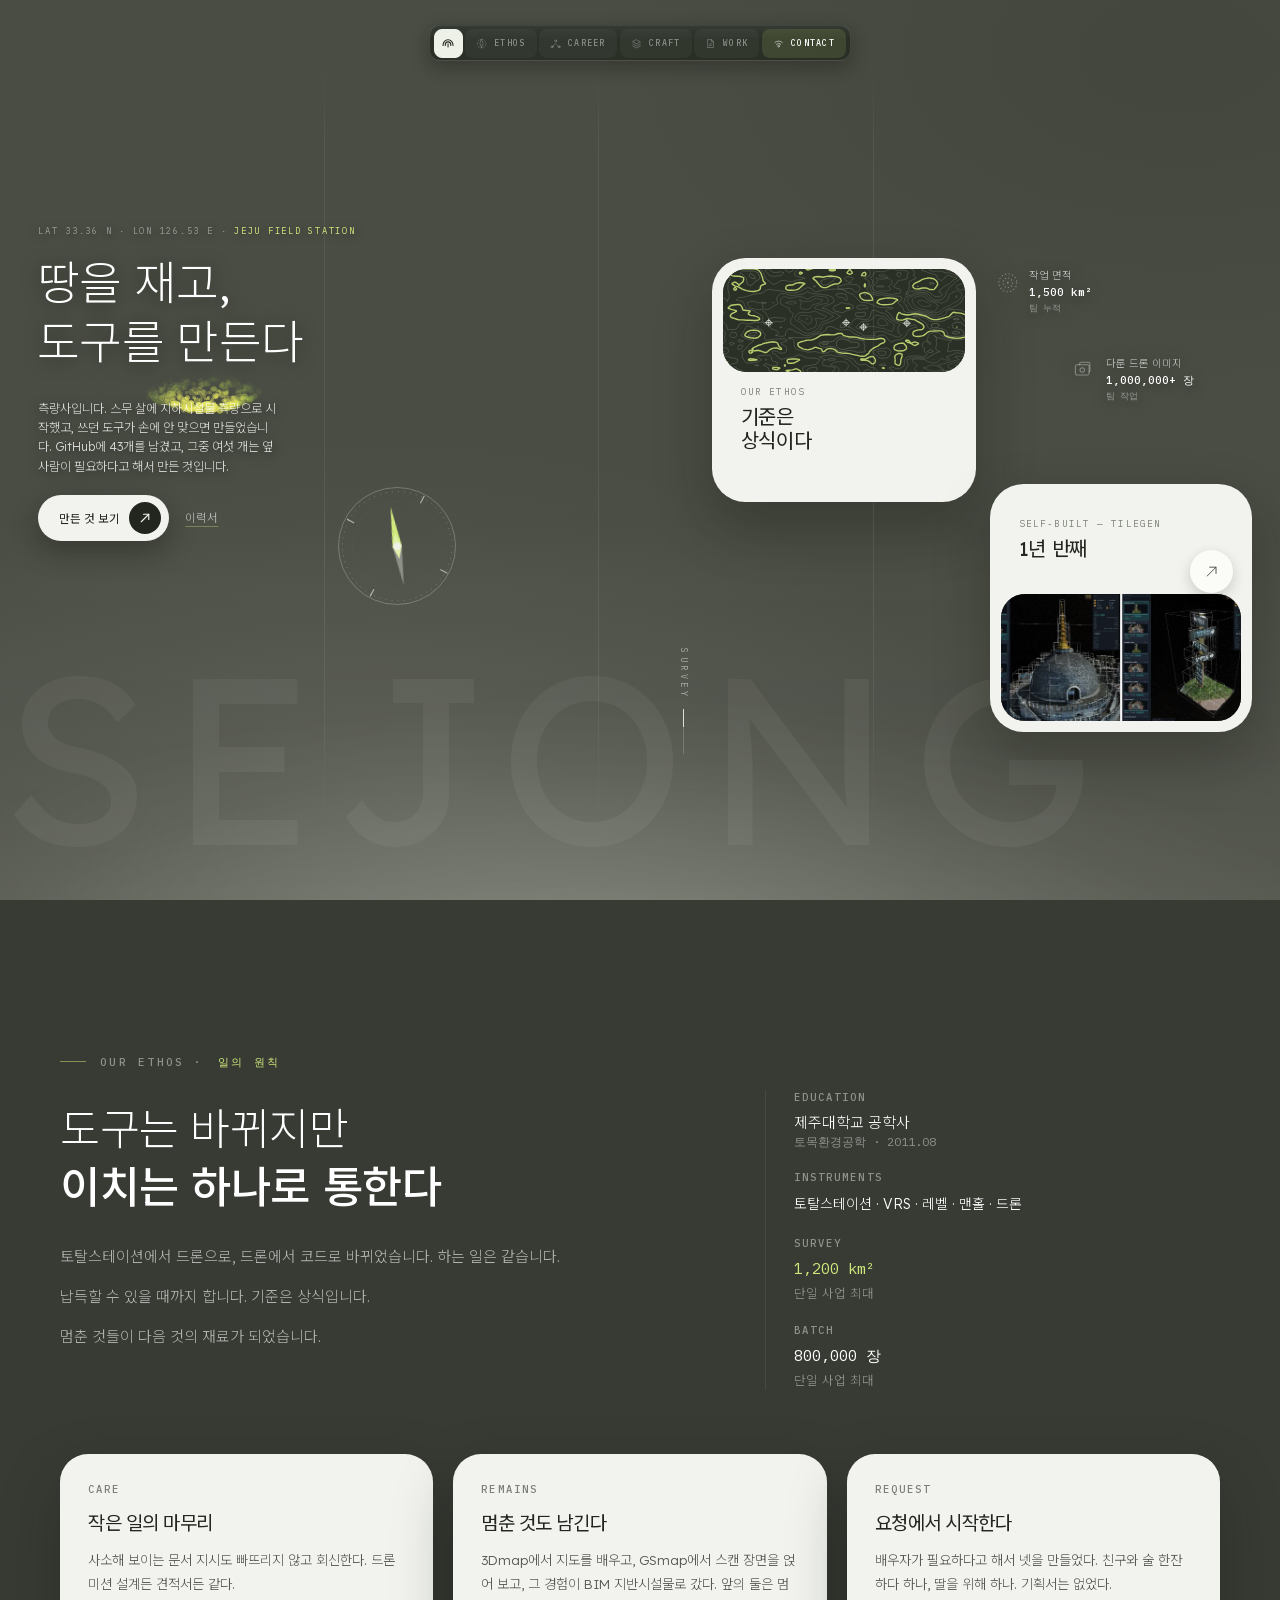
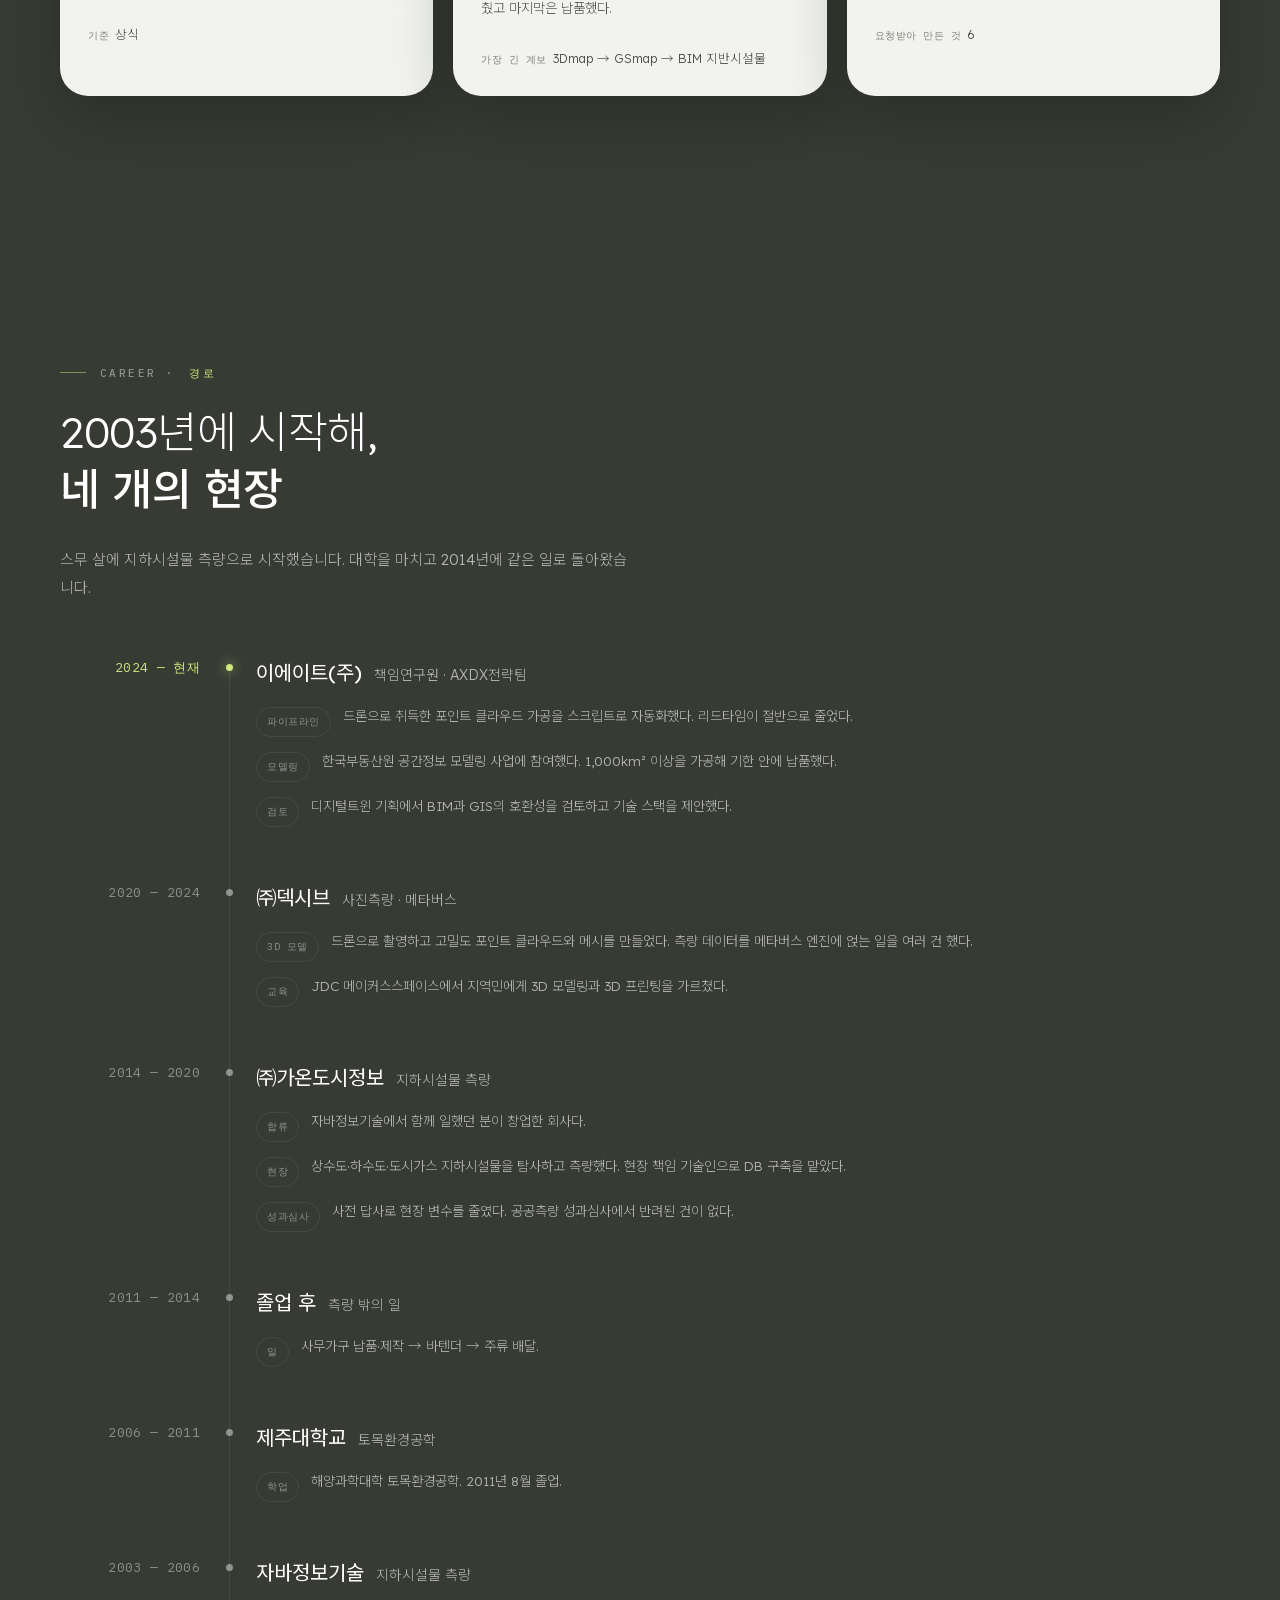
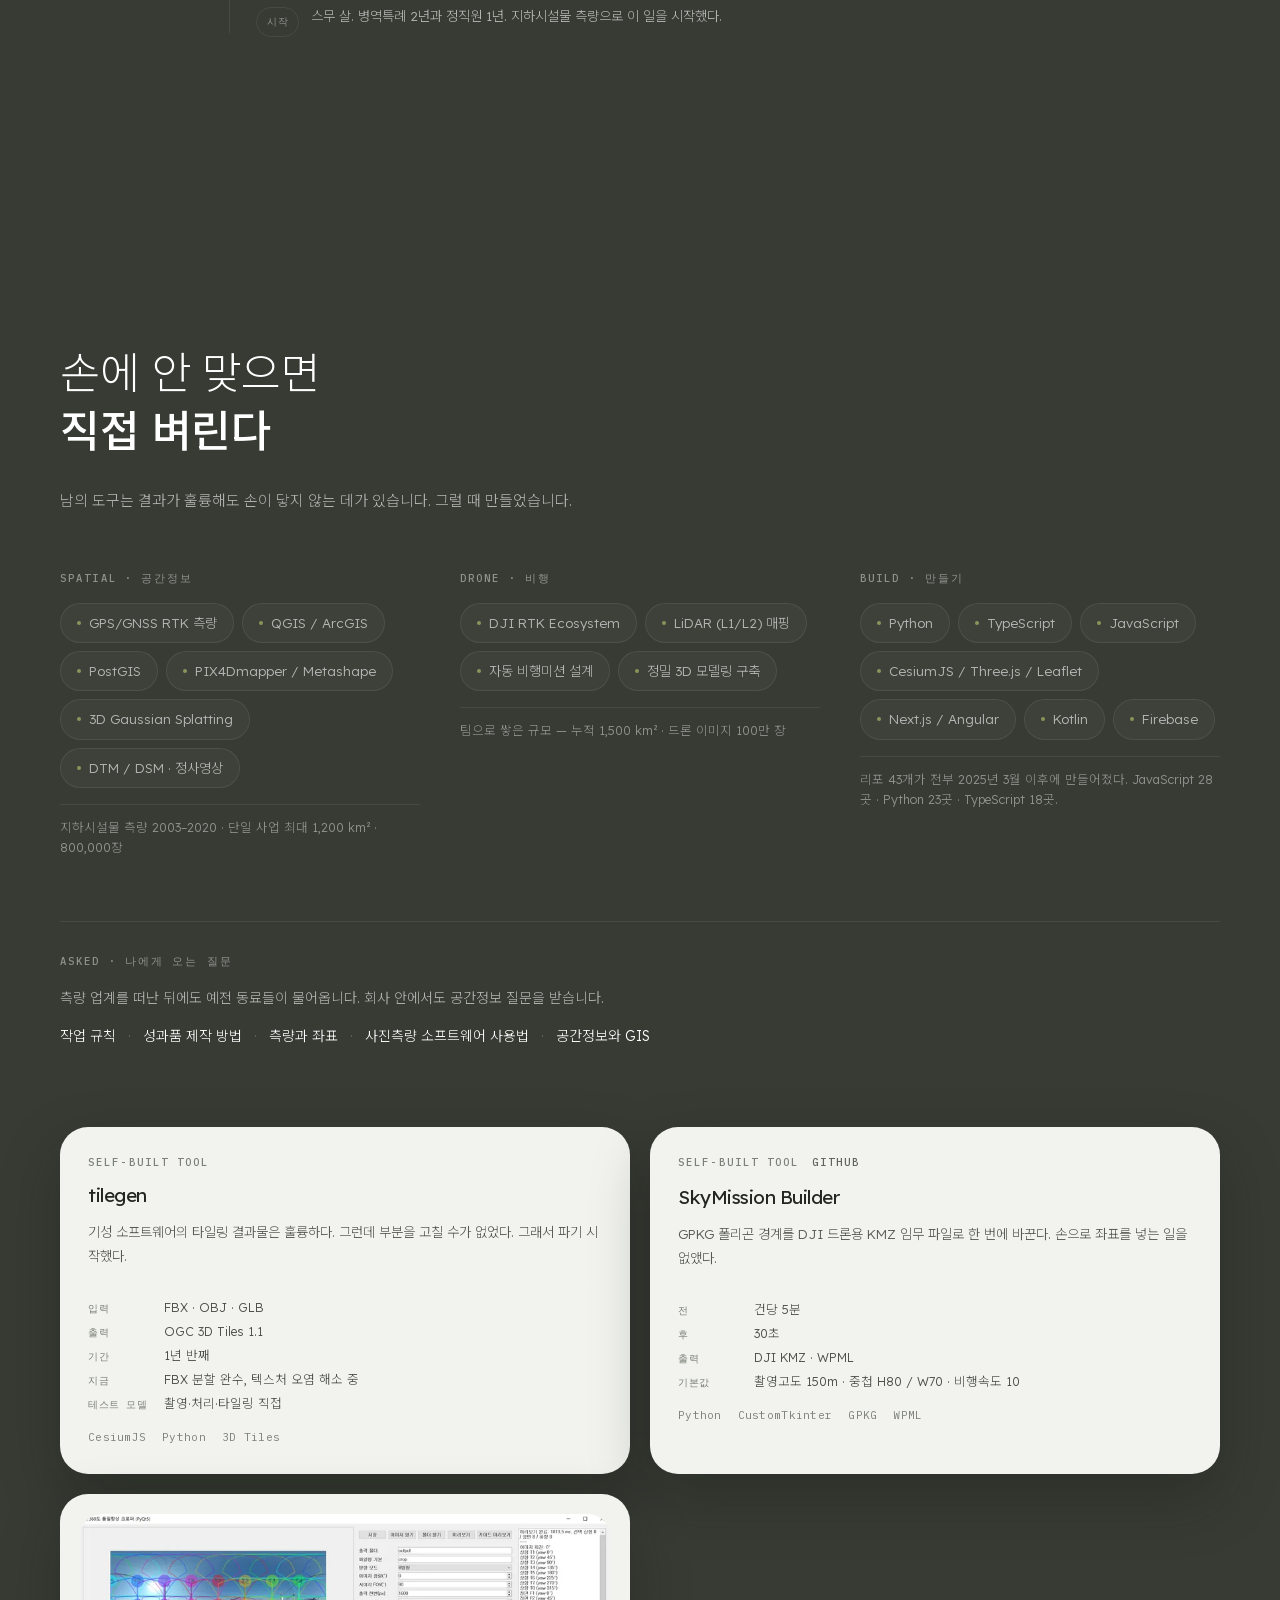
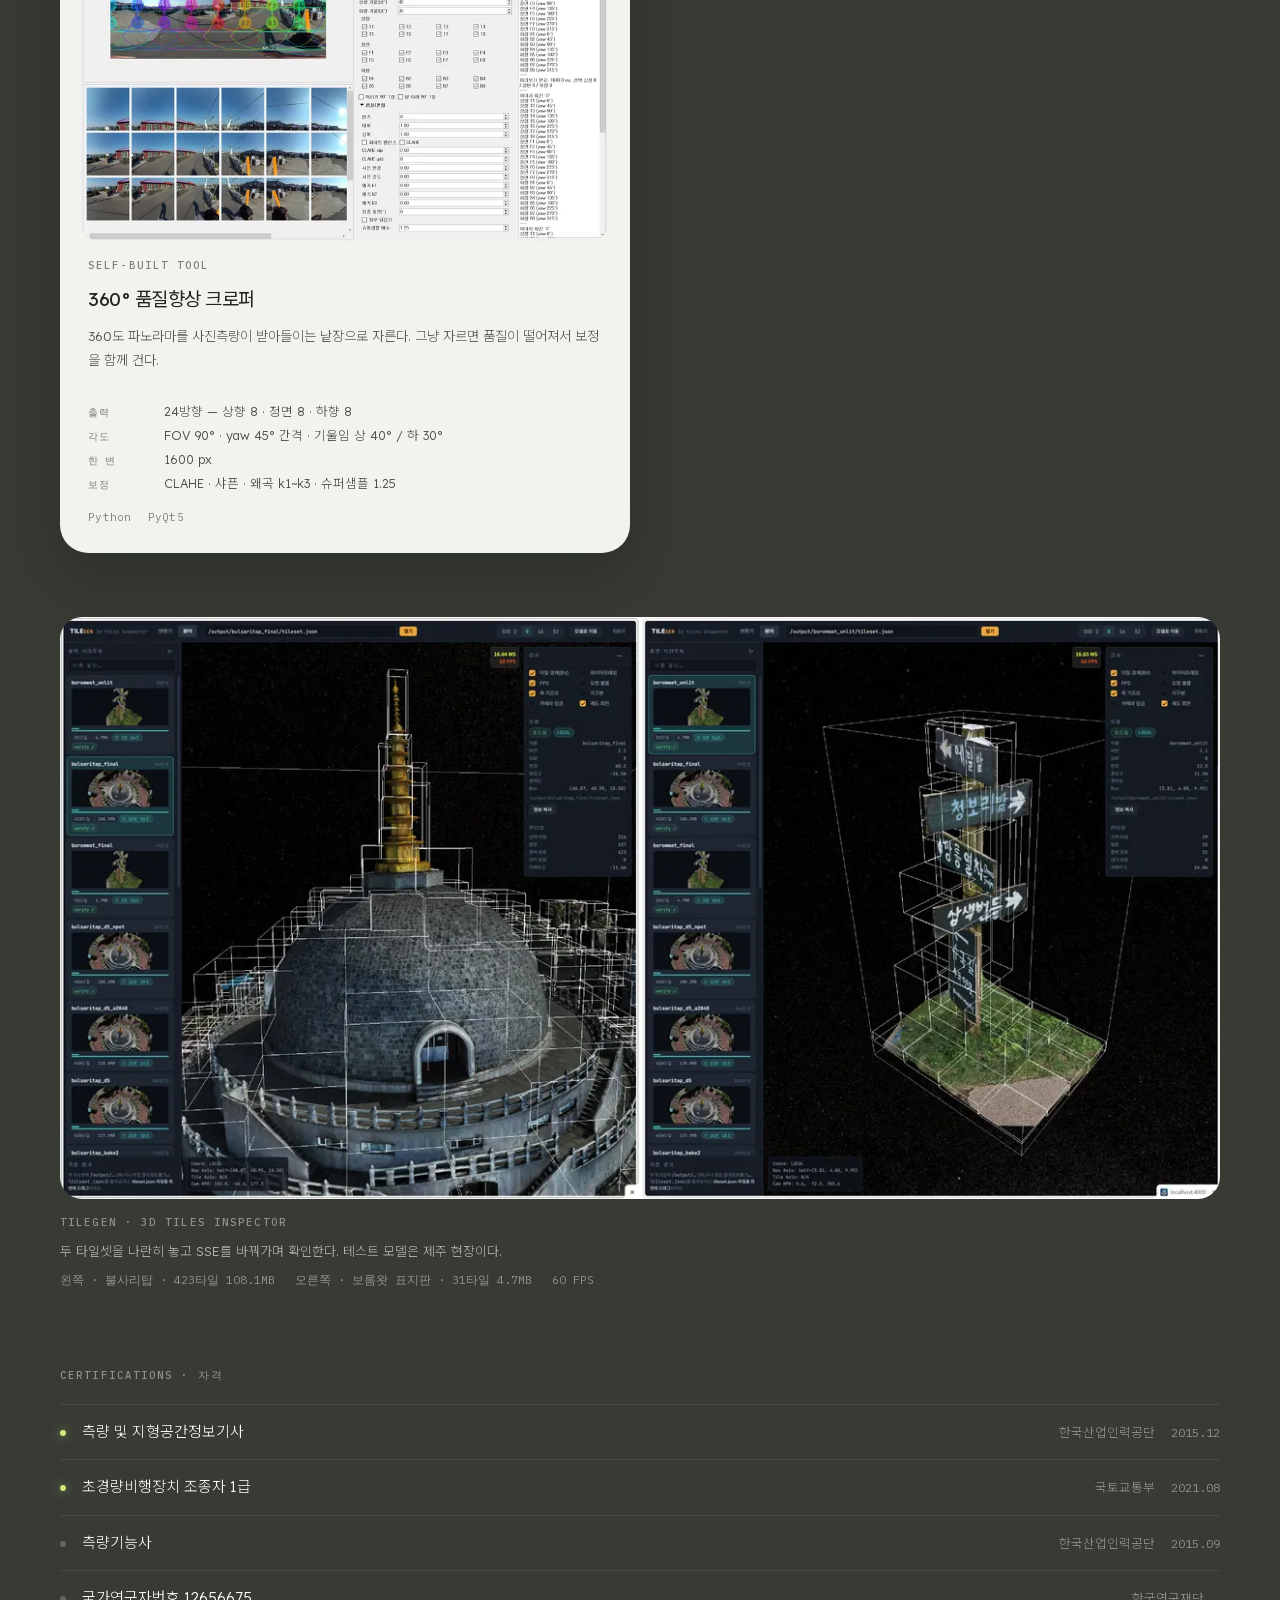
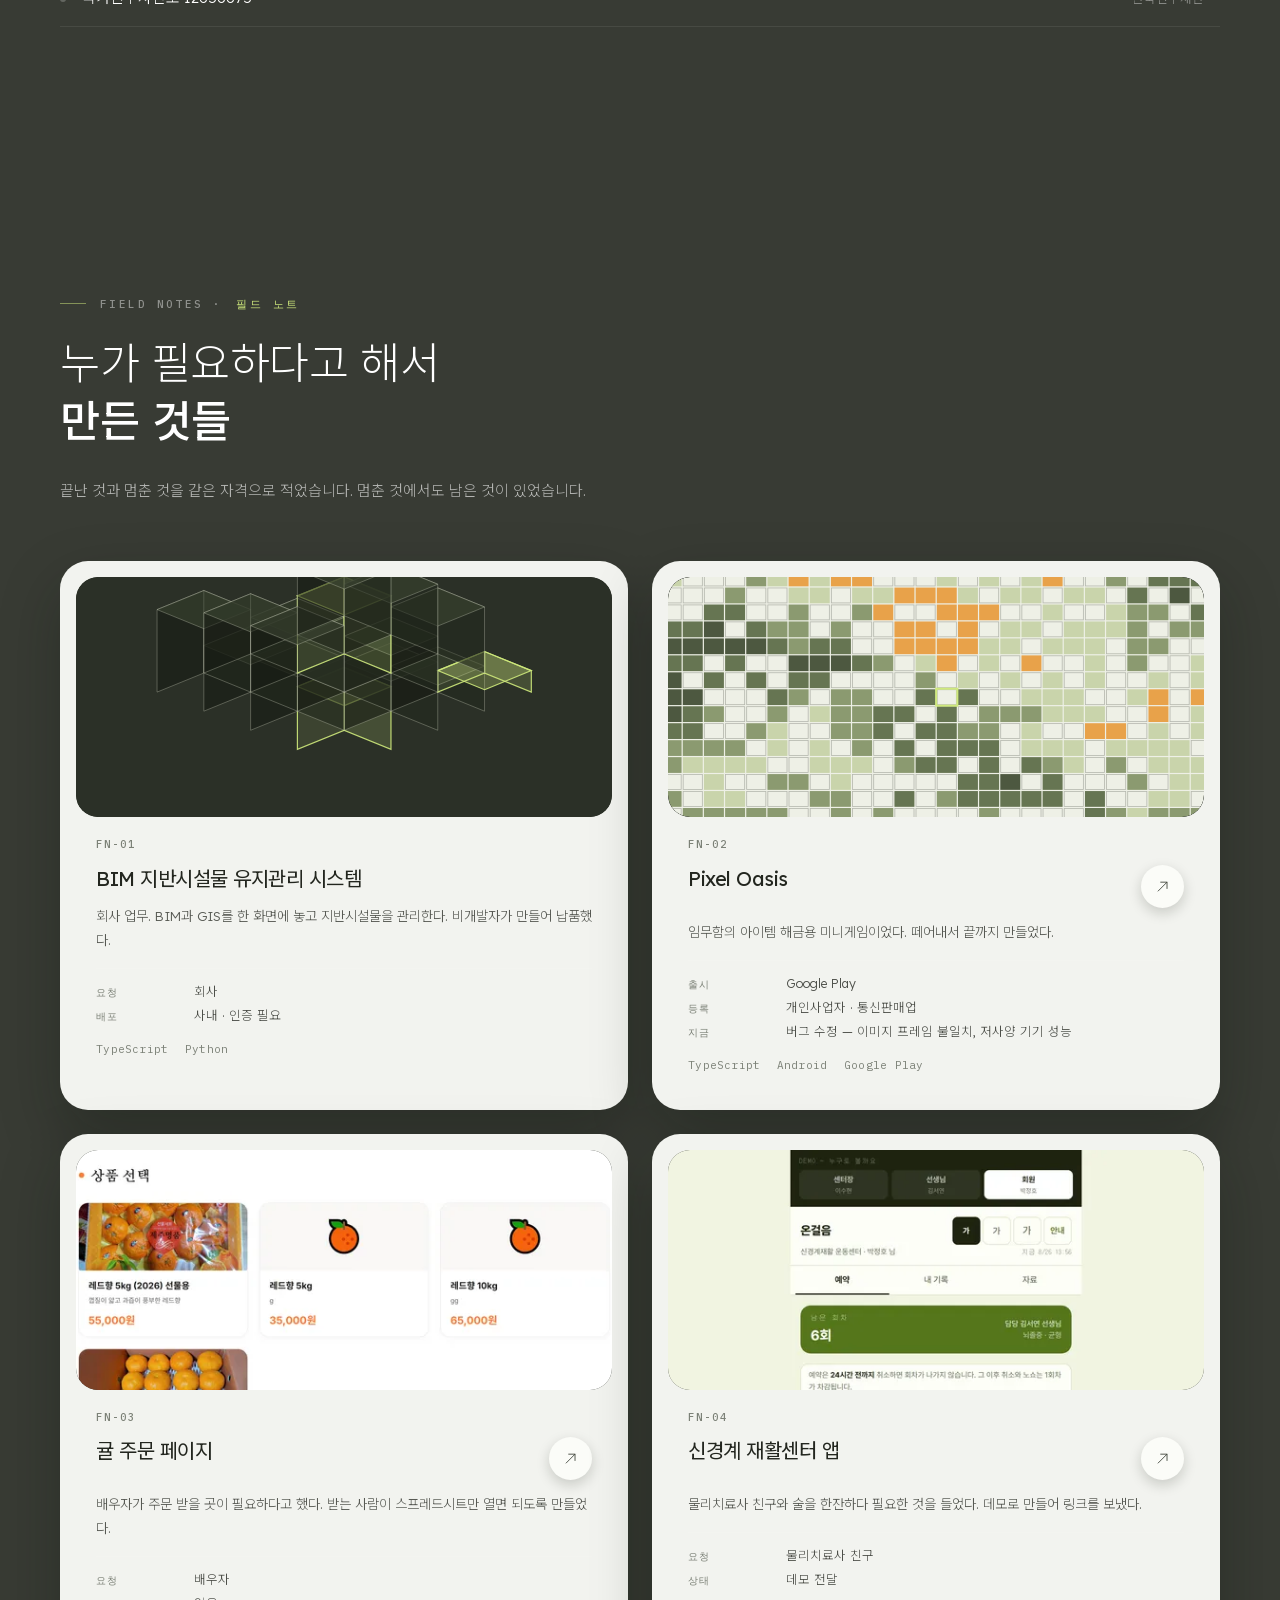
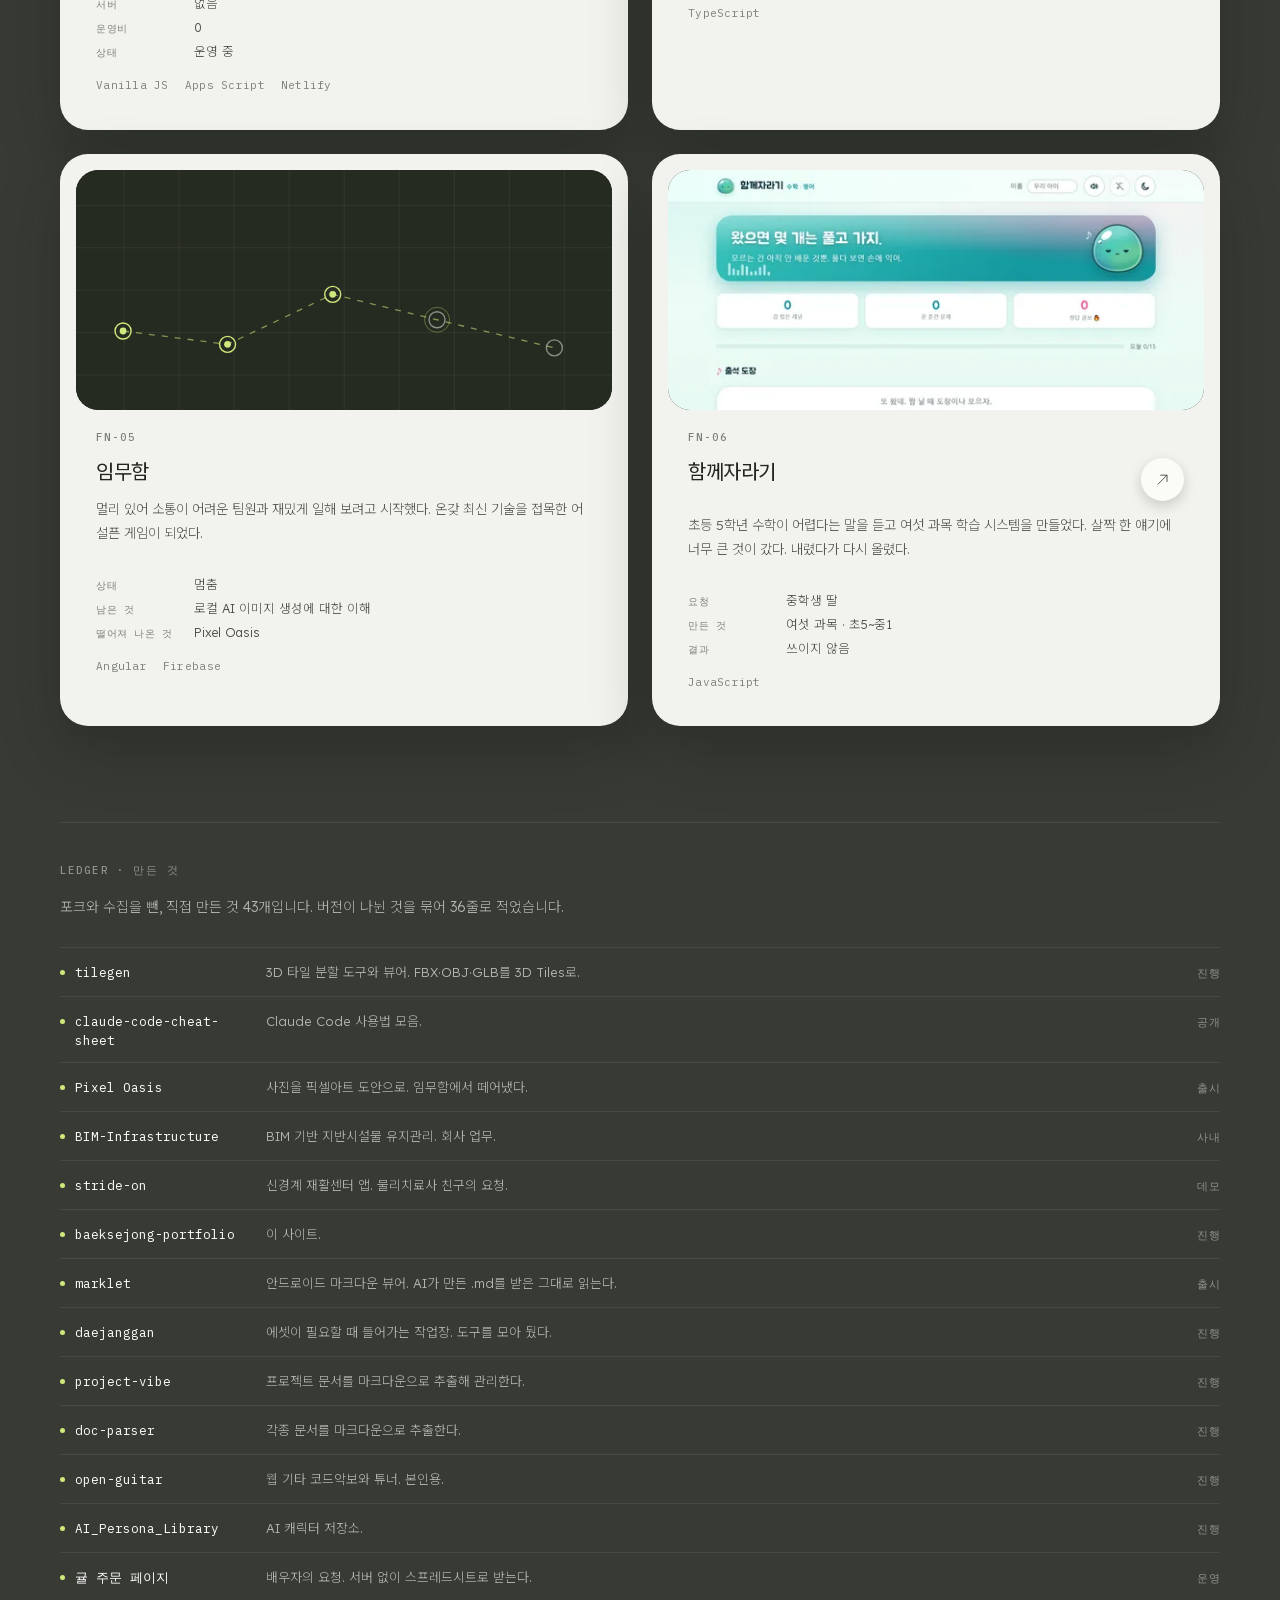
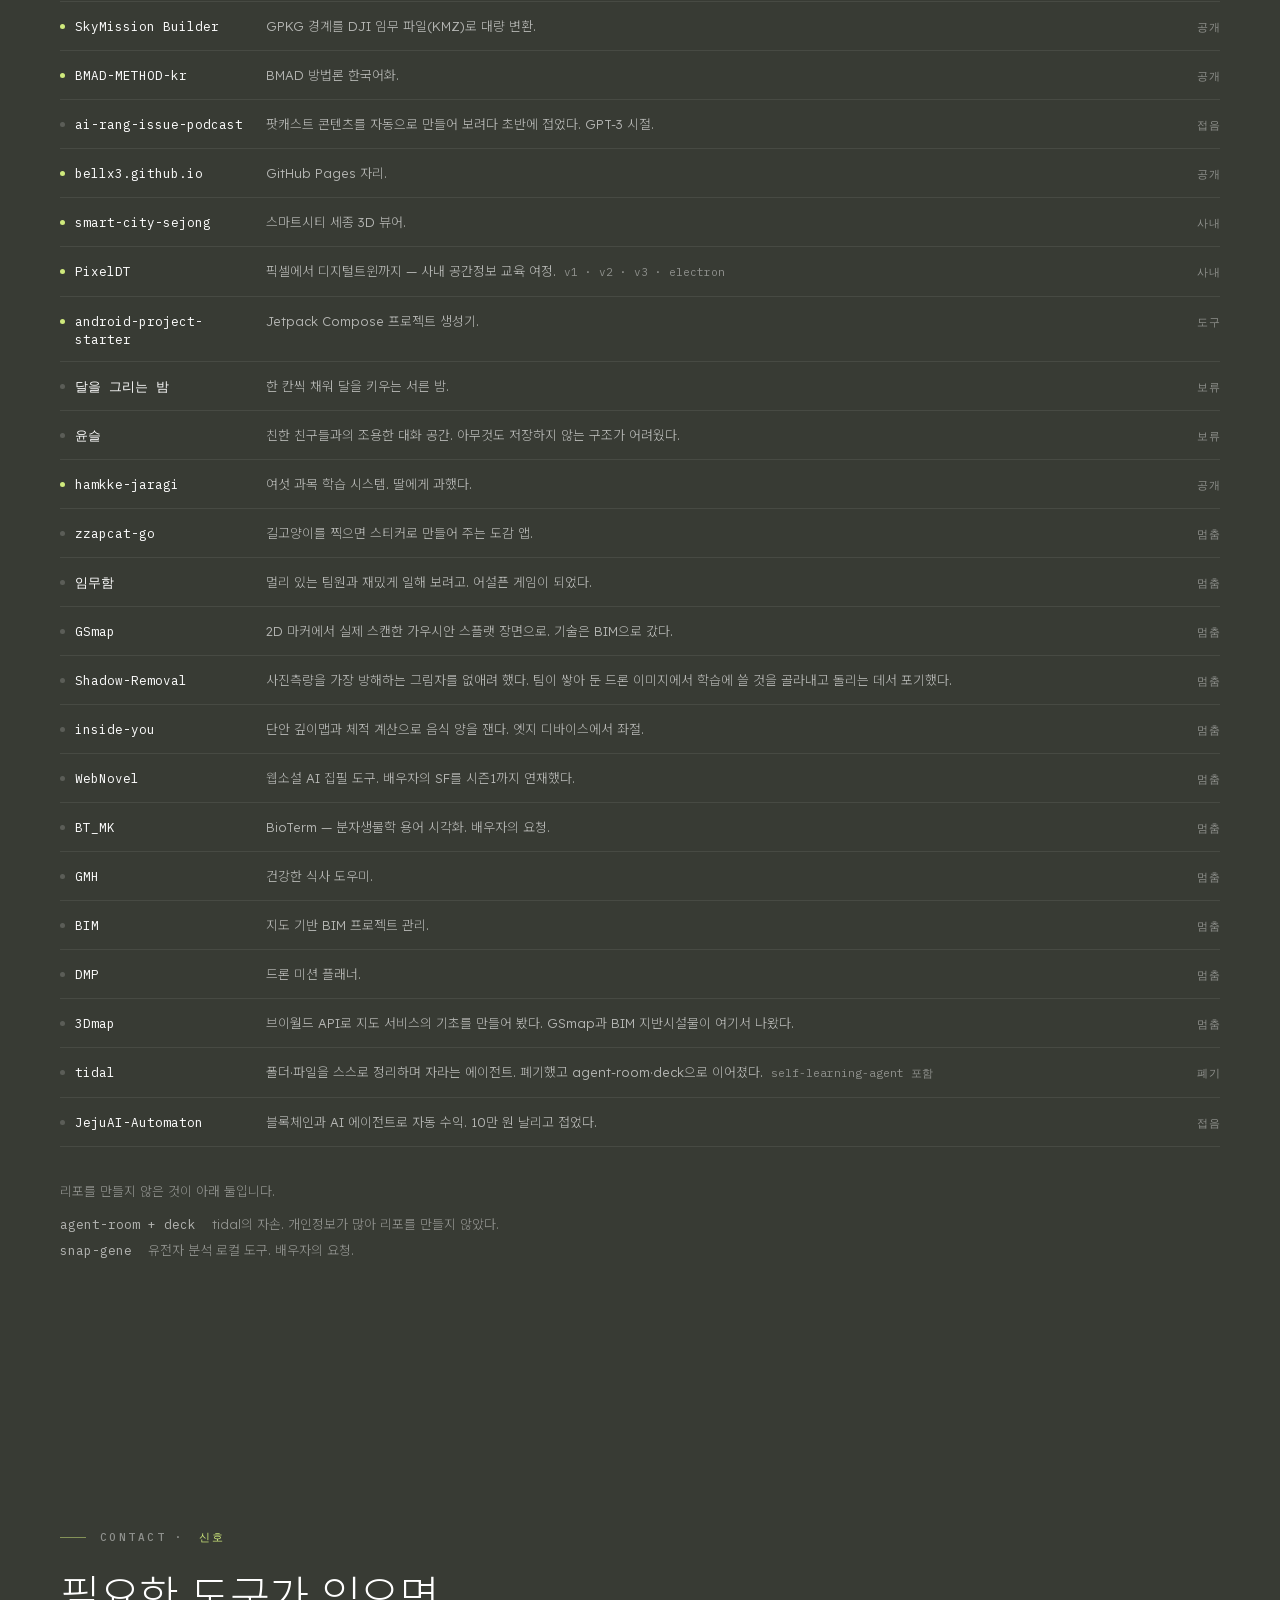
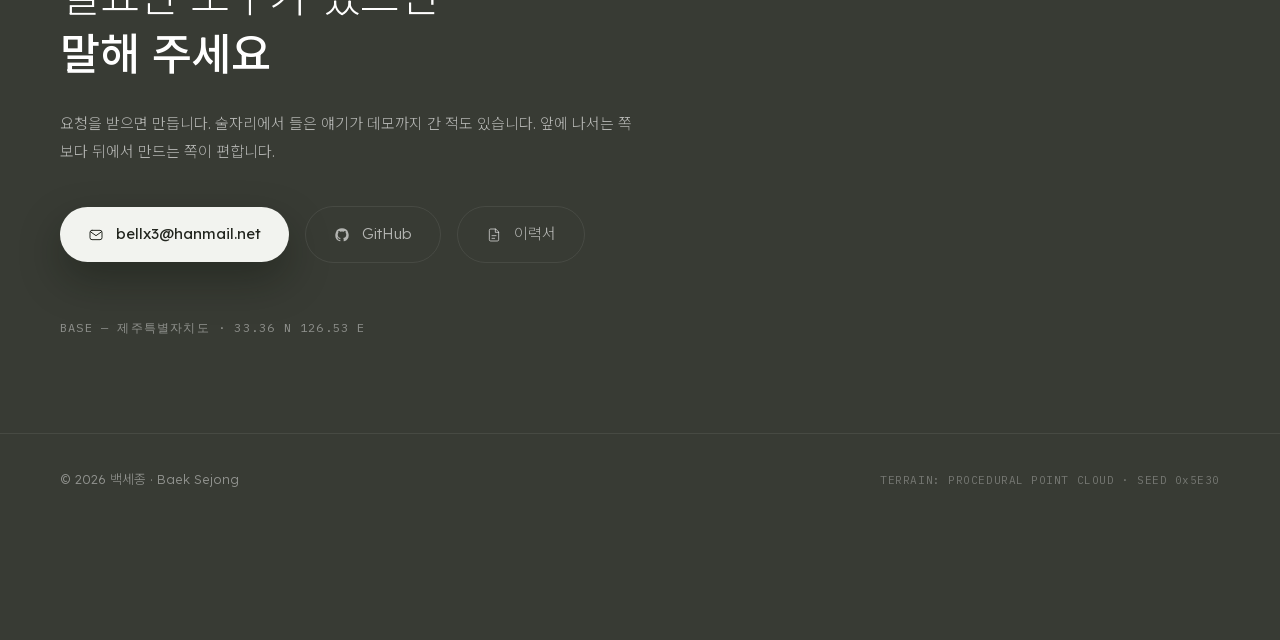
==== commit 777a1aa4: "deploy: baeksejong-portfolio@401ac88" ====
--- a/index.html
+++ b/index.html
@@ -1 +1 @@
-<!DOCTYPE html><html lang="ko" class="lexend_e0d5d8c-module__CFtu_q__variable noto_sans_kr_644d278d-module__oohoqa__variable ibm_plex_mono_28411002-module__cjC0Ca__variable"><head><meta charSet="utf-8"/><meta name="viewport" content="width=device-width, initial-scale=1, viewport-fit=cover"/><link rel="preload" href="/_next/static/media/99e609270109b47d-s.p.40sczeszzbjw1.woff2" as="font" crossorigin="" type="font/woff2"/><link rel="preload" href="/_next/static/media/ca31d6821328a4e9-s.p.2svk7cnw5x6df.woff2" as="font" crossorigin="" type="font/woff2"/><link rel="preload" href="/_next/static/media/effe91970fc4db64-s.p.0oace-s_gkfks.woff2" as="font" crossorigin="" type="font/woff2"/><link rel="preload" href="/_next/static/media/fca78c2ee6cec166-s.p.1sn26-iqxrgtp.woff2" as="font" crossorigin="" type="font/woff2"/><link rel="stylesheet" href="/_next/static/chunks/0aoj1auhpbko0.css" data-precedence="next"/><link rel="stylesheet" href="/_next/static/chunks/0ija3-qz9rzaj.css" data-precedence="next"/><link rel="preload" as="script" fetchPriority="low" href="/_next/static/chunks/0rqmg49wirni2.js"/><script src="/_next/static/chunks/2i51e627rllld.js" async=""></script><script src="/_next/static/chunks/12_klrswvucgr.js" async=""></script><script src="/_next/static/chunks/42ru0snkltfss.js" async=""></script><script src="/_next/static/chunks/turbopack-04_7doaskxg5v.js" async=""></script><script src="/_next/static/chunks/3l7g99glu8ks8.js" async="" crossorigin=""></script><script src="/_next/static/chunks/2vgkc6e0-3hos.js" async="" crossorigin=""></script><script src="/_next/static/chunks/3fntmmi971322.js" async="" crossorigin=""></script><script src="/_next/static/chunks/06g55gy7bduzo.js" async="" crossorigin=""></script><script src="/_next/static/chunks/22i43cg4l4-dq.js" async="" crossorigin=""></script><script src="/_next/static/chunks/2pig_v2tpahpg.js" async="" crossorigin=""></script><script src="/_next/static/chunks/01tnse6a7gtoh.js" async="" crossorigin=""></script><meta name="theme-color" content="#383b34"/><title>백세종 · 측량사</title><meta name="description" content="측량사입니다. 스무 살에 지하시설물 측량으로 시작했고, 쓰던 도구가 손에 안 맞으면 만들었습니다. 제주."/><link rel="manifest" href="/manifest.webmanifest"/><meta property="og:title" content="백세종 · 측량사"/><meta property="og:description" content="측량사입니다. 스무 살에 지하시설물 측량으로 시작했고, 쓰던 도구가 손에 안 맞으면 만들었습니다. 제주."/><meta property="og:site_name" content="백세종"/><meta property="og:locale" content="ko_KR"/><meta property="og:image" content="https://bellx3.github.io/opengraph-image.jpg?opengraph-image.2m-3-lwv63dbu.jpg"/><meta property="og:image:type" content="image/jpeg"/><meta property="og:image:width" content="1200"/><meta property="og:image:height" content="630"/><meta property="og:image:alt" content="제주 지형을 스캔한 포인트클라우드 위에 「땅을 재고, 도구를 만든다」라는 문장과 백세종 · 측량사 · 제주가 적힌 표지"/><meta property="og:type" content="website"/><meta name="twitter:card" content="summary_large_image"/><meta name="twitter:title" content="백세종 · 측량사"/><meta name="twitter:description" content="측량사입니다. 스무 살에 지하시설물 측량으로 시작했고, 쓰던 도구가 손에 안 맞으면 만들었습니다. 제주."/><meta name="twitter:image" content="https://bellx3.github.io/opengraph-image.jpg?opengraph-image.2m-3-lwv63dbu.jpg"/><meta name="twitter:image:alt" content="제주 지형을 스캔한 포인트클라우드 위에 「땅을 재고, 도구를 만든다」라는 문장과 백세종 · 측량사 · 제주가 적힌 표지"/><meta name="twitter:image:type" content="image/jpeg"/><meta name="twitter:image:width" content="1200"/><meta name="twitter:image:height" content="630"/><link rel="icon" href="/icon.svg?icon.2q3qg4v6u-042.svg" sizes="any" type="image/svg+xml"/><link rel="apple-touch-icon" href="/apple-icon.png?apple-icon.0gsb308dedoc-.png" sizes="180x180" type="image/png"/><meta name="next-size-adjust" content=""/><script src="/_next/static/chunks/0cz1d0mv5g_q7.js" noModule=""></script></head><body><div hidden=""><!--$--><!--/$--></div><script>(self.__next_s=self.__next_s||[]).push([0,{"children":"document.documentElement.classList.add(\"js\")","id":"sv-js-flag"}])</script><!--$--><!--/$--><main class="min-h-screen"><div class="sv-swarm" aria-hidden="true"></div><div class="relative z-[1]"><a class="sv-skip" href="#home">본문 바로가기</a><div class="sv-dock-wrap"><nav class="sv-dock par" style="--pd:5" data-spec="true" aria-label="주 메뉴"><a class="sv-dock-item sv-dock-mark" data-dock-item="true" href="#home" style="--d:120ms" aria-label="백세종 — 처음으로"><svg viewBox="0 0 24 24" fill="none" stroke="currentColor" stroke-width="1.6" stroke-linecap="round" aria-hidden="true"><path d="M4.5 15.5c0-4.7 3.4-8.5 7.5-8.5s7.5 3.8 7.5 8.5"></path><path d="M7.8 15.5c0-2.9 1.9-5.2 4.2-5.2s4.2 2.3 4.2 5.2"></path><path d="M12 15.5v-2.2"></path><circle cx="12" cy="17.6" r="1" fill="currentColor" stroke="none"></circle></svg></a><a class="sv-dock-item" data-dock-item="true" href="#ethos" style="--d:175ms"><span class="glyph" aria-hidden="true"><svg viewBox="0 0 16 16" aria-hidden="true"><path d="M8 2.2 10.2 8 8 13.8 5.8 8Z"></path><circle cx="8" cy="8" r="6.2" stroke-dasharray="0.5 2.4"></circle></svg></span><span>Ethos</span></a><a class="sv-dock-item" data-dock-item="true" href="#career" style="--d:230ms"><span class="glyph" aria-hidden="true"><svg viewBox="0 0 16 16" aria-hidden="true"><path d="M3 12.6c2.6 0 2.4-4.3 5-4.3s2.4 4.3 5 4.3" stroke-dasharray="1.6 1.8"></path><circle cx="3" cy="12.6" r="1.4"></circle><circle cx="13" cy="12.6" r="1.4"></circle><circle cx="8" cy="4.2" r="1.4"></circle></svg></span><span>Career</span></a><a class="sv-dock-item" data-dock-item="true" href="#craft" style="--d:285ms"><span class="glyph" aria-hidden="true"><svg viewBox="0 0 16 16" aria-hidden="true"><path d="m8 2.6 5.4 2.8L8 8.2 2.6 5.4Z"></path><path d="M2.6 8.4 8 11.2l5.4-2.8"></path><path d="M2.6 11.4 8 14.2l5.4-2.8"></path></svg></span><span>Craft</span></a><a class="sv-dock-item" data-dock-item="true" href="#work" style="--d:340ms"><span class="glyph" aria-hidden="true"><svg viewBox="0 0 16 16" aria-hidden="true"><path d="M4 2.4h5.3L12 5.1v8.5H4z"></path><path d="M9.2 2.4V5h2.7"></path><path d="M6 8.4h4M6 10.8h2.8"></path></svg></span><span>Work</span></a><a class="sv-dock-item sv-dock-item--cta" data-dock-item="true" href="#contact" style="--d:395ms"><span class="glyph" aria-hidden="true"><svg viewBox="0 0 16 16" aria-hidden="true"><circle cx="8" cy="11.6" r="1.3"></circle><path d="M4.9 8.9a4.4 4.4 0 0 1 6.2 0"></path><path d="M2.7 6.4a7.5 7.5 0 0 1 10.6 0"></path></svg></span><span>Contact</span></a></nav></div><section class="sv-hero" id="home" aria-label="소개" tabindex="-1"><div class="sv-scene" aria-hidden="true"></div><div class="sv-stage"><div class="sv-guides sv-fade" style="--d:900ms" aria-hidden="true"><i style="left:calc(405 * var(--u))"></i><i style="left:calc(748 * var(--u))"></i><i style="left:calc(1091 * var(--u))"></i></div><div class="sv-ghost sv-fade" style="--d:1150ms" aria-hidden="true">SEJONG</div><article class="sv-card sv-card--ethos sv-mask" style="--d:760ms"><figure class="sv-portal" aria-hidden="true"><span class="sv-portal-media"><canvas></canvas></span><span class="sv-portal-scan"></span><canvas class="sv-pixel-reveal"></canvas></figure><p class="label">Our Ethos</p><h2>기준은<br/>상식이다</h2></article><p class="sv-coord sv-fade par" style="--d:200ms;--pd:16;--pr:1">LAT 33.36 N · LON 126.53 E · <em>JEJU FIELD STATION</em></p><h1 class="sv-headline par" style="--pd:18;--pr:1.2"><span><i style="--d:260ms">땅을 재고,</i></span><span><i style="--d:380ms">도구를 만든다</i></span></h1><p class="sv-lede sv-mask par" style="--d:500ms;--pd:14;--pr:1">측량사입니다. 스무 살에 지하시설물 측량으로 시작했고, 쓰던 도구가 손에 안 맞으면 만들었습니다. GitHub에 43개를 남겼고, 그중 여섯 개는 옆 사람이 필요하다고 해서 만든 것입니다.</p><div class="sv-actions sv-mask par" style="--d:620ms;--pd:15;--pr:1.4"><button type="button" class="sv-cta" data-spec="true">만든 것 보기<span class="disc" aria-hidden="true"><svg viewBox="0 0 16 16" fill="none" stroke="currentColor" stroke-width="1.5" stroke-linecap="round" stroke-linejoin="round" aria-hidden="true"><path d="M3 13 13 3"></path><path d="M6 3h7v7"></path></svg></span></button><a class="sv-resume" href="/resume">이력서</a></div><span class="sv-compass sv-mask-circle par" style="--d:860ms;--pd:20" aria-hidden="true"><svg class="ring" viewBox="0 0 100 100" fill="none" stroke="rgba(255,255,255,0.3)" aria-hidden="true"><g><circle cx="50" cy="50" r="47" stroke-width="0.7" stroke-dasharray="0.8 4.4"></circle><circle cx="50" cy="50" r="38.5" stroke-width="0.5" stroke-dasharray="0.5 3.2" opacity="0.6"></circle><g stroke="rgba(255,255,255,0.55)" stroke-width="1"><path d="M50 1v7"></path><path d="M50 92v7"></path><path d="M1 50h7"></path><path d="M92 50h7"></path></g></g></svg><span class="needle"><svg viewBox="0 0 100 100" aria-hidden="true"><path d="M50 16 54 50 50 61 46 50Z" fill="#cfe97c"></path><path d="M50 84 54 50 50 39 46 50Z" fill="rgba(255,255,255,0.35)"></path><circle cx="50" cy="50" r="3.2" fill="#eef1e7"></circle></svg></span></span><dl class="sv-stat sv-stat--a sv-mask par" style="--d:700ms;--pd:12"><span class="mark" aria-hidden="true"><svg viewBox="0 0 30 30" fill="none" stroke="currentColor" stroke-width="1.2" stroke-linecap="round" aria-hidden="true"><circle cx="15" cy="15" r="10.5" stroke-dasharray="0.6 3.6"></circle><circle cx="15" cy="15" r="5.6" stroke-dasharray="0.6 3.2"></circle><circle cx="15" cy="15" r="1.1" fill="currentColor" stroke="none"></circle></svg></span><div><dt>작업 면적</dt><dd>1,500 km²</dd><dd class="note">팀 누적</dd></div></dl><dl class="sv-stat sv-stat--b sv-mask par" style="--d:770ms;--pd:13"><span class="mark" aria-hidden="true"><svg viewBox="0 0 30 30" fill="none" stroke="currentColor" stroke-width="1.2" stroke-linecap="round" stroke-linejoin="round" aria-hidden="true"><rect x="4" y="8" width="16" height="12" rx="2"></rect><path d="M9 8V6.5A1.5 1.5 0 0 1 10.5 5h9A1.5 1.5 0 0 1 21 6.5V15a1.5 1.5 0 0 1-1 1.4"></path><circle cx="12" cy="14" r="2.6"></circle></svg></span><div><dt>다룬 드론 이미지</dt><dd>1,000,000+ 장</dd><dd class="note">팀 작업</dd></div></dl><article class="sv-card sv-card--note sv-mask par" style="--d:880ms;--pd:22;--pr:2.4"><p class="label">Self-built — tilegen</p><h2>1년 반째</h2><figure class="sv-portal" aria-hidden="true"><span class="sv-portal-media"><canvas></canvas></span><span class="sv-portal-scan"></span><canvas class="sv-pixel-reveal"></canvas></figure><button type="button" class="sv-knob" aria-label="tilegen 보기 — 도구와 기술로 이동"><svg viewBox="0 0 24 24" fill="none" stroke="currentColor" stroke-width="1.4" stroke-linecap="round" stroke-linejoin="round" aria-hidden="true"><path d="M5 19 19 5"></path><path d="M9 5h10v10"></path></svg></button></article><a class="sv-scroll sv-mask par" style="--d:1040ms;--pd:9" href="#ethos" aria-label="다음 — 일의 원칙">Survey<span class="track"></span></a></div></section><section id="ethos" class="sv-section" aria-label="일의 원칙"><div class="sv-wrap"><div class="rv"><p class="sv-eyebrow">Our Ethos · <em>일의 원칙</em></p></div><div class="mt-2 grid gap-12 lg:grid-cols-12"><div class="lg:col-span-7"><h2 class="rv sv-title" style="--d:80ms">도구는 바뀌지만<br/><strong>이치는 하나로 통한다</strong></h2><div class="mt-7 flex max-w-xl flex-col gap-3"><p class="rv text-[15px] leading-7 font-light text-ink-soft" style="--d:160ms">토탈스테이션에서 드론으로, 드론에서 코드로 바뀌었습니다. 하는 일은 같습니다.</p><p class="rv text-[15px] leading-7 font-light text-ink-soft" style="--d:230ms">납득할 수 있을 때까지 합니다. 기준은 상식입니다.</p><p class="rv text-[15px] leading-7 font-light text-ink-soft" style="--d:300ms">멈춘 것들이 다음 것의 재료가 되었습니다.</p></div></div><div class="rv lg:col-span-5" style="--d:220ms"><dl class="flex flex-col gap-5 border-l border-rule pl-7 lg:mt-3"><div><dt class="sv-mono-label text-ink-faint">Education</dt><dd class="mt-1.5 text-[15px] font-light text-ink">제주대학교<!-- --> <!-- -->공학사</dd><dd class="font-mono text-xs text-ink-faint">토목환경공학<!-- --> · <!-- -->2011.08</dd></div><div><dt class="sv-mono-label text-ink-faint">Instruments</dt><dd class="mt-1.5 text-[14px] leading-6 font-light text-ink">토탈스테이션 · VRS · 레벨 · 맨홀 · 드론</dd></div><div><dt class="sv-mono-label text-ink-faint">Survey</dt><dd class="mt-1.5 font-mono text-[15px] text-laser">1,200 km²</dd><dd class="mt-1 text-[12.5px] font-light text-ink-faint">단일 사업 최대</dd></div><div><dt class="sv-mono-label text-ink-faint">Batch</dt><dd class="mt-1.5 font-mono text-[15px] text-ink">800,000 장</dd><dd class="mt-1 text-[12.5px] font-light text-ink-faint">단일 사업 최대</dd></div></dl></div></div><div class="mt-16 grid gap-5 md:grid-cols-3"><article class="rv sv-paper flex flex-col gap-3 p-7" style="--d:120ms"><p class="sv-mono-label text-paper-label">Care</p><h3 class="text-[19px] leading-snug font-normal tracking-tight">작은 일의 마무리</h3><p class="text-[13.5px] leading-6 font-light text-paper-ink/75">사소해 보이는 문서 지시도 빠뜨리지 않고 회신한다. 드론 미션 설계든 견적서든 같다.</p><dl class="mt-1 flex flex-wrap items-baseline gap-x-4 gap-y-1 border-t border-paper-ink/10 pt-3"><div class="flex items-baseline gap-1.5"><dt class="font-mono text-[10px] tracking-wider text-paper-label uppercase">기준</dt><dd class="text-[12.5px] font-light text-paper-ink/80">상식</dd></div></dl></article><article class="rv sv-paper flex flex-col gap-3 p-7" style="--d:230ms"><p class="sv-mono-label text-paper-label">Remains</p><h3 class="text-[19px] leading-snug font-normal tracking-tight">멈춘 것도 남긴다</h3><p class="text-[13.5px] leading-6 font-light text-paper-ink/75">3Dmap에서 지도를 배우고, GSmap에서 스캔 장면을 얹어 보고, 그 경험이 BIM 지반시설물로 갔다. 앞의 둘은 멈췄고 마지막은 납품했다.</p><dl class="mt-1 flex flex-wrap items-baseline gap-x-4 gap-y-1 border-t border-paper-ink/10 pt-3"><div class="flex items-baseline gap-1.5"><dt class="font-mono text-[10px] tracking-wider text-paper-label uppercase">가장 긴 계보</dt><dd class="text-[12.5px] font-light text-paper-ink/80">3Dmap → GSmap → BIM 지반시설물</dd></div></dl></article><article class="rv sv-paper flex flex-col gap-3 p-7" style="--d:340ms"><p class="sv-mono-label text-paper-label">Request</p><h3 class="text-[19px] leading-snug font-normal tracking-tight">요청에서 시작한다</h3><p class="text-[13.5px] leading-6 font-light text-paper-ink/75">배우자가 필요하다고 해서 넷을 만들었다. 친구와 술 한잔하다 하나, 딸을 위해 하나. 기획서는 없었다.</p><dl class="mt-1 flex flex-wrap items-baseline gap-x-4 gap-y-1 border-t border-paper-ink/10 pt-3"><div class="flex items-baseline gap-1.5"><dt class="font-mono text-[10px] tracking-wider text-paper-label uppercase">요청받아 만든 것</dt><dd class="text-[12.5px] font-light text-paper-ink/80">6</dd></div></dl></article></div></div></section><section id="career" class="sv-section" aria-label="경력"><div class="sv-wrap"><div class="rv"><p class="sv-eyebrow">Career · <em>경로</em></p></div><h2 class="rv sv-title" style="--d:80ms">2003년에 시작해,<br/><strong>네 개의 현장</strong></h2><p class="rv mt-7 max-w-xl text-[15px] leading-7 font-light text-ink-soft" style="--d:160ms">스무 살에 지하시설물 측량으로 시작했습니다. 대학을 마치고 2014년에 같은 일로 돌아왔습니다.</p><div class="relative mt-14"><div class="rv-rail absolute top-1 bottom-1 left-[3px] w-px bg-rule md:left-[169px]" aria-hidden="true"></div><ol class="flex flex-col gap-14"><li class="relative grid gap-4 pl-8 md:grid-cols-[140px_1fr] md:gap-14 md:pl-0"><div class="rv"><div class="flex items-baseline gap-3 md:justify-end md:text-right"><span class="font-mono text-[13px] tracking-wide text-laser">2024 — 현재</span></div></div><span class="absolute top-1.5 left-0 h-[7px] w-[7px] rounded-full md:left-[166px] bg-laser shadow-[0_0_12px_rgba(207,233,124,0.7)]" aria-hidden="true"></span><div class="rv" style="--d:60ms"><h3 class="text-[20px] font-normal text-ink">이에이트(주)<span class="ml-3 text-[14px] font-light text-ink-soft">책임연구원 · AXDX전략팀</span></h3><ul class="mt-4 flex flex-col gap-3"><li class="flex items-start gap-3 text-[13.5px] leading-6 font-light text-ink-soft"><span class="mt-[3px] inline-flex flex-none rounded-full border border-rule px-2.5 py-0.5 font-mono text-[10px] tracking-wider text-ink-faint whitespace-nowrap">파이프라인</span><span>드론으로 취득한 포인트 클라우드 가공을 스크립트로 자동화했다. 리드타임이 절반으로 줄었다.</span></li><li class="flex items-start gap-3 text-[13.5px] leading-6 font-light text-ink-soft"><span class="mt-[3px] inline-flex flex-none rounded-full border border-rule px-2.5 py-0.5 font-mono text-[10px] tracking-wider text-ink-faint whitespace-nowrap">모델링</span><span>한국부동산원 공간정보 모델링 사업에 참여했다. 1,000km² 이상을 가공해 기한 안에 납품했다.</span></li><li class="flex items-start gap-3 text-[13.5px] leading-6 font-light text-ink-soft"><span class="mt-[3px] inline-flex flex-none rounded-full border border-rule px-2.5 py-0.5 font-mono text-[10px] tracking-wider text-ink-faint whitespace-nowrap">검토</span><span>디지털트윈 기획에서 BIM과 GIS의 호환성을 검토하고 기술 스택을 제안했다.</span></li></ul></div></li><li class="relative grid gap-4 pl-8 md:grid-cols-[140px_1fr] md:gap-14 md:pl-0"><div class="rv" style="--d:90ms"><div class="flex items-baseline gap-3 md:justify-end md:text-right"><span class="font-mono text-[13px] tracking-wide text-ink-faint">2020 — 2024</span></div></div><span class="absolute top-1.5 left-0 h-[7px] w-[7px] rounded-full md:left-[166px] bg-ink-faint" aria-hidden="true"></span><div class="rv" style="--d:150ms"><h3 class="text-[20px] font-normal text-ink">㈜덱시브<span class="ml-3 text-[14px] font-light text-ink-soft">사진측량 · 메타버스</span></h3><ul class="mt-4 flex flex-col gap-3"><li class="flex items-start gap-3 text-[13.5px] leading-6 font-light text-ink-soft"><span class="mt-[3px] inline-flex flex-none rounded-full border border-rule px-2.5 py-0.5 font-mono text-[10px] tracking-wider text-ink-faint whitespace-nowrap">3D 모델</span><span>드론으로 촬영하고 고밀도 포인트 클라우드와 메시를 만들었다. 측량 데이터를 메타버스 엔진에 얹는 일을 여러 건 했다.</span></li><li class="flex items-start gap-3 text-[13.5px] leading-6 font-light text-ink-soft"><span class="mt-[3px] inline-flex flex-none rounded-full border border-rule px-2.5 py-0.5 font-mono text-[10px] tracking-wider text-ink-faint whitespace-nowrap">교육</span><span>JDC 메이커스스페이스에서 지역민에게 3D 모델링과 3D 프린팅을 가르쳤다.</span></li></ul></div></li><li class="relative grid gap-4 pl-8 md:grid-cols-[140px_1fr] md:gap-14 md:pl-0"><div class="rv" style="--d:180ms"><div class="flex items-baseline gap-3 md:justify-end md:text-right"><span class="font-mono text-[13px] tracking-wide text-ink-faint">2014 — 2020</span></div></div><span class="absolute top-1.5 left-0 h-[7px] w-[7px] rounded-full md:left-[166px] bg-ink-faint" aria-hidden="true"></span><div class="rv" style="--d:240ms"><h3 class="text-[20px] font-normal text-ink">㈜가온도시정보<span class="ml-3 text-[14px] font-light text-ink-soft">지하시설물 측량</span></h3><ul class="mt-4 flex flex-col gap-3"><li class="flex items-start gap-3 text-[13.5px] leading-6 font-light text-ink-soft"><span class="mt-[3px] inline-flex flex-none rounded-full border border-rule px-2.5 py-0.5 font-mono text-[10px] tracking-wider text-ink-faint whitespace-nowrap">합류</span><span>자바정보기술에서 함께 일했던 분이 창업한 회사다.</span></li><li class="flex items-start gap-3 text-[13.5px] leading-6 font-light text-ink-soft"><span class="mt-[3px] inline-flex flex-none rounded-full border border-rule px-2.5 py-0.5 font-mono text-[10px] tracking-wider text-ink-faint whitespace-nowrap">현장</span><span>상수도·하수도·도시가스 지하시설물을 탐사하고 측량했다. 현장 책임 기술인으로 DB 구축을 맡았다.</span></li><li class="flex items-start gap-3 text-[13.5px] leading-6 font-light text-ink-soft"><span class="mt-[3px] inline-flex flex-none rounded-full border border-rule px-2.5 py-0.5 font-mono text-[10px] tracking-wider text-ink-faint whitespace-nowrap">성과심사</span><span>사전 답사로 현장 변수를 줄였다. 공공측량 성과심사에서 반려된 건이 없다.</span></li></ul></div></li><li class="relative grid gap-4 pl-8 md:grid-cols-[140px_1fr] md:gap-14 md:pl-0"><div class="rv" style="--d:270ms"><div class="flex items-baseline gap-3 md:justify-end md:text-right"><span class="font-mono text-[13px] tracking-wide text-ink-faint">2011 — 2014</span></div></div><span class="absolute top-1.5 left-0 h-[7px] w-[7px] rounded-full md:left-[166px] bg-ink-faint" aria-hidden="true"></span><div class="rv" style="--d:330ms"><h3 class="text-[20px] font-normal text-ink">졸업 후<span class="ml-3 text-[14px] font-light text-ink-soft">측량 밖의 일</span></h3><ul class="mt-4 flex flex-col gap-3"><li class="flex items-start gap-3 text-[13.5px] leading-6 font-light text-ink-soft"><span class="mt-[3px] inline-flex flex-none rounded-full border border-rule px-2.5 py-0.5 font-mono text-[10px] tracking-wider text-ink-faint whitespace-nowrap">일</span><span>사무가구 납품·제작 → 바텐더 → 주류 배달.</span></li></ul></div></li><li class="relative grid gap-4 pl-8 md:grid-cols-[140px_1fr] md:gap-14 md:pl-0"><div class="rv" style="--d:360ms"><div class="flex items-baseline gap-3 md:justify-end md:text-right"><span class="font-mono text-[13px] tracking-wide text-ink-faint">2006 — 2011</span></div></div><span class="absolute top-1.5 left-0 h-[7px] w-[7px] rounded-full md:left-[166px] bg-ink-faint" aria-hidden="true"></span><div class="rv" style="--d:420ms"><h3 class="text-[20px] font-normal text-ink">제주대학교<span class="ml-3 text-[14px] font-light text-ink-soft">토목환경공학</span></h3><ul class="mt-4 flex flex-col gap-3"><li class="flex items-start gap-3 text-[13.5px] leading-6 font-light text-ink-soft"><span class="mt-[3px] inline-flex flex-none rounded-full border border-rule px-2.5 py-0.5 font-mono text-[10px] tracking-wider text-ink-faint whitespace-nowrap">학업</span><span>해양과학대학 토목환경공학. 2011년 8월 졸업.</span></li></ul></div></li><li class="relative grid gap-4 pl-8 md:grid-cols-[140px_1fr] md:gap-14 md:pl-0"><div class="rv" style="--d:450ms"><div class="flex items-baseline gap-3 md:justify-end md:text-right"><span class="font-mono text-[13px] tracking-wide text-ink-faint">2003 — 2006</span></div></div><span class="absolute top-1.5 left-0 h-[7px] w-[7px] rounded-full md:left-[166px] bg-ink-faint" aria-hidden="true"></span><div class="rv" style="--d:510ms"><h3 class="text-[20px] font-normal text-ink">자바정보기술<span class="ml-3 text-[14px] font-light text-ink-soft">지하시설물 측량</span></h3><ul class="mt-4 flex flex-col gap-3"><li class="flex items-start gap-3 text-[13.5px] leading-6 font-light text-ink-soft"><span class="mt-[3px] inline-flex flex-none rounded-full border border-rule px-2.5 py-0.5 font-mono text-[10px] tracking-wider text-ink-faint whitespace-nowrap">시작</span><span>스무 살. 병역특례 2년과 정직원 1년. 지하시설물 측량으로 이 일을 시작했다.</span></li></ul></div></li></ol></div></div></section><section id="craft" class="sv-section" aria-label="기술과 도구"><div class="sv-wrap"><div class="rv"><p class="sv-eyebrow">Craft · <em>도구와 기술</em></p></div><h2 class="rv sv-title" style="--d:80ms">손에 안 맞으면<br/><strong>직접 벼린다</strong></h2><p class="rv mt-7 max-w-xl text-[15px] leading-7 font-light text-ink-soft" style="--d:160ms">남의 도구는 결과가 훌륭해도 손이 닿지 않는 데가 있습니다. 그럴 때 만들었습니다.</p><div class="mt-14 grid gap-10 md:grid-cols-3"><div class="rv"><h3 class="sv-mono-label text-ink-faint">Spatial · 공간정보</h3><ul class="mt-4 flex flex-wrap gap-2"><li><span class="sv-chip">GPS/GNSS RTK 측량</span></li><li><span class="sv-chip">QGIS / ArcGIS</span></li><li><span class="sv-chip">PostGIS</span></li><li><span class="sv-chip">PIX4Dmapper / Metashape</span></li><li><span class="sv-chip">3D Gaussian Splatting</span></li><li><span class="sv-chip">DTM / DSM · 정사영상</span></li></ul><p class="mt-4 border-t border-rule pt-3 text-[12.5px] leading-5 font-light text-ink-faint">지하시설물 측량 2003–2020 · 단일 사업 최대 1,200 km² · 800,000장</p></div><div class="rv" style="--d:100ms"><h3 class="sv-mono-label text-ink-faint">Drone · 비행</h3><ul class="mt-4 flex flex-wrap gap-2"><li><span class="sv-chip">DJI RTK Ecosystem</span></li><li><span class="sv-chip">LiDAR (L1/L2) 매핑</span></li><li><span class="sv-chip">자동 비행미션 설계</span></li><li><span class="sv-chip">정밀 3D 모델링 구축</span></li></ul><p class="mt-4 border-t border-rule pt-3 text-[12.5px] leading-5 font-light text-ink-faint">팀으로 쌓은 규모 — 누적 1,500 km² · 드론 이미지 100만 장</p></div><div class="rv" style="--d:200ms"><h3 class="sv-mono-label text-ink-faint">Build · 만들기</h3><ul class="mt-4 flex flex-wrap gap-2"><li><span class="sv-chip">Python</span></li><li><span class="sv-chip">TypeScript</span></li><li><span class="sv-chip">JavaScript</span></li><li><span class="sv-chip">CesiumJS / Three.js / Leaflet</span></li><li><span class="sv-chip">Next.js / Angular</span></li><li><span class="sv-chip">Kotlin</span></li><li><span class="sv-chip">Firebase</span></li></ul><p class="mt-4 border-t border-rule pt-3 text-[12.5px] leading-5 font-light text-ink-faint">리포 43개가 전부 2025년 3월 이후에 만들어졌다. JavaScript 28곳 · Python 23곳 · TypeScript 18곳.</p></div></div><div class="rv mt-16 border-t border-rule pt-8" style="--d:120ms"><h3 class="sv-mono-label text-ink-faint">Asked · 나에게 오는 질문</h3><p class="mt-4 max-w-xl text-[14px] leading-6 font-light text-ink-soft">측량 업계를 떠난 뒤에도 예전 동료들이 물어옵니다. 회사 안에서도 공간정보 질문을 받습니다.</p><ul class="mt-4 flex flex-wrap items-baseline gap-x-3 gap-y-2"><li class="flex items-baseline gap-3 text-[14px] font-light text-ink">작업 규칙</li><li class="flex items-baseline gap-3 text-[14px] font-light text-ink"><span class="text-ink-faint/60" aria-hidden="true">·</span>성과품 제작 방법</li><li class="flex items-baseline gap-3 text-[14px] font-light text-ink"><span class="text-ink-faint/60" aria-hidden="true">·</span>측량과 좌표</li><li class="flex items-baseline gap-3 text-[14px] font-light text-ink"><span class="text-ink-faint/60" aria-hidden="true">·</span>사진측량 소프트웨어 사용법</li><li class="flex items-baseline gap-3 text-[14px] font-light text-ink"><span class="text-ink-faint/60" aria-hidden="true">·</span>공간정보와 GIS</li></ul></div><div class="mt-20 grid gap-5 md:grid-cols-2"><article class="rv sv-paper flex flex-col gap-3 p-7"><p class="sv-mono-label flex items-baseline gap-3 text-paper-label">Self-built Tool</p><h3 class="text-[19px] leading-snug font-normal tracking-tight">tilegen</h3><p class="text-[13.5px] leading-6 font-light text-paper-ink/75">기성 소프트웨어의 타일링 결과물은 훌륭하다. 그런데 부분을 고칠 수가 없었다. 그래서 파기 시작했다.</p><dl class="mt-1 flex flex-col gap-1 border-t border-paper-ink/10 pt-3"><div class="flex items-baseline gap-3"><dt class="w-16 flex-none font-mono text-[10px] tracking-wider text-paper-label uppercase">입력</dt><dd class="text-[12.5px] leading-5 font-light text-paper-ink/80">FBX · OBJ · GLB</dd></div><div class="flex items-baseline gap-3"><dt class="w-16 flex-none font-mono text-[10px] tracking-wider text-paper-label uppercase">출력</dt><dd class="text-[12.5px] leading-5 font-light text-paper-ink/80">OGC 3D Tiles 1.1</dd></div><div class="flex items-baseline gap-3"><dt class="w-16 flex-none font-mono text-[10px] tracking-wider text-paper-label uppercase">기간</dt><dd class="text-[12.5px] leading-5 font-light text-paper-ink/80">1년 반째</dd></div><div class="flex items-baseline gap-3"><dt class="w-16 flex-none font-mono text-[10px] tracking-wider text-paper-label uppercase">지금</dt><dd class="text-[12.5px] leading-5 font-light text-paper-ink/80">FBX 분할 완수, 텍스처 오염 해소 중</dd></div><div class="flex items-baseline gap-3"><dt class="w-16 flex-none font-mono text-[10px] tracking-wider text-paper-label uppercase">테스트 모델</dt><dd class="text-[12.5px] leading-5 font-light text-paper-ink/80">촬영·처리·타일링 직접</dd></div></dl><ul class="mt-1 flex flex-wrap gap-x-4 gap-y-1"><li class="font-mono text-[11px] tracking-wide text-paper-label">CesiumJS</li><li class="font-mono text-[11px] tracking-wide text-paper-label">Python</li><li class="font-mono text-[11px] tracking-wide text-paper-label">3D Tiles</li></ul></article><article class="rv sv-paper flex flex-col gap-3 p-7" style="--d:110ms"><p class="sv-mono-label flex items-baseline gap-3 text-paper-label">Self-built Tool<a class="border-b border-paper-ink/25 pb-px text-paper-ink/70 transition-colors hover:text-paper-ink" href="https://github.com/bellx3/gpkg-to-kmz-for-dji" target="_blank" rel="noopener noreferrer">GitHub</a></p><h3 class="text-[19px] leading-snug font-normal tracking-tight">SkyMission Builder</h3><p class="text-[13.5px] leading-6 font-light text-paper-ink/75">GPKG 폴리곤 경계를 DJI 드론용 KMZ 임무 파일로 한 번에 바꾼다. 손으로 좌표를 넣는 일을 없앴다.</p><dl class="mt-1 flex flex-col gap-1 border-t border-paper-ink/10 pt-3"><div class="flex items-baseline gap-3"><dt class="w-16 flex-none font-mono text-[10px] tracking-wider text-paper-label uppercase">전</dt><dd class="text-[12.5px] leading-5 font-light text-paper-ink/80">건당 5분</dd></div><div class="flex items-baseline gap-3"><dt class="w-16 flex-none font-mono text-[10px] tracking-wider text-paper-label uppercase">후</dt><dd class="text-[12.5px] leading-5 font-light text-paper-ink/80">30초</dd></div><div class="flex items-baseline gap-3"><dt class="w-16 flex-none font-mono text-[10px] tracking-wider text-paper-label uppercase">출력</dt><dd class="text-[12.5px] leading-5 font-light text-paper-ink/80">DJI KMZ · WPML</dd></div><div class="flex items-baseline gap-3"><dt class="w-16 flex-none font-mono text-[10px] tracking-wider text-paper-label uppercase">기본값</dt><dd class="text-[12.5px] leading-5 font-light text-paper-ink/80">촬영고도 150m · 중첩 H80 / W70 · 비행속도 10</dd></div></dl><ul class="mt-1 flex flex-wrap gap-x-4 gap-y-1"><li class="font-mono text-[11px] tracking-wide text-paper-label">Python</li><li class="font-mono text-[11px] tracking-wide text-paper-label">CustomTkinter</li><li class="font-mono text-[11px] tracking-wide text-paper-label">GPKG</li><li class="font-mono text-[11px] tracking-wide text-paper-label">WPML</li></ul></article><article class="rv sv-paper flex flex-col gap-3 p-7" style="--d:220ms"><div class="sv-plate-frame -mx-2 -mt-2 mb-1"><img class="block w-full" src="/images/tools/360-cropper-1200.webp" srcSet="/images/tools/360-cropper-800.webp 800w, /images/tools/360-cropper-1200.webp 1200w, /images/tools/360-cropper-1600.webp 1600w" sizes="(min-width: 768px) 560px, 100vw" width="2901" height="1796" loading="lazy" decoding="async" alt="360도 품질향상 크로퍼 화면 — 파노라마 위에 24방향 시야각이 색색의 원으로 겹쳐 있고, 아래에 잘려 나온 낱장 썸네일이 깔려 있다"/></div><p class="sv-mono-label flex items-baseline gap-3 text-paper-label">Self-built Tool</p><h3 class="text-[19px] leading-snug font-normal tracking-tight">360° 품질향상 크로퍼</h3><p class="text-[13.5px] leading-6 font-light text-paper-ink/75">360도 파노라마를 사진측량이 받아들이는 낱장으로 자른다. 그냥 자르면 품질이 떨어져서 보정을 함께 건다.</p><dl class="mt-1 flex flex-col gap-1 border-t border-paper-ink/10 pt-3"><div class="flex items-baseline gap-3"><dt class="w-16 flex-none font-mono text-[10px] tracking-wider text-paper-label uppercase">출력</dt><dd class="text-[12.5px] leading-5 font-light text-paper-ink/80">24방향 — 상향 8 · 정면 8 · 하향 8</dd></div><div class="flex items-baseline gap-3"><dt class="w-16 flex-none font-mono text-[10px] tracking-wider text-paper-label uppercase">각도</dt><dd class="text-[12.5px] leading-5 font-light text-paper-ink/80">FOV 90° · yaw 45° 간격 · 기울임 상 40° / 하 30°</dd></div><div class="flex items-baseline gap-3"><dt class="w-16 flex-none font-mono text-[10px] tracking-wider text-paper-label uppercase">한 변</dt><dd class="text-[12.5px] leading-5 font-light text-paper-ink/80">1600 px</dd></div><div class="flex items-baseline gap-3"><dt class="w-16 flex-none font-mono text-[10px] tracking-wider text-paper-label uppercase">보정</dt><dd class="text-[12.5px] leading-5 font-light text-paper-ink/80">CLAHE · 샤픈 · 왜곡 k1~k3 · 슈퍼샘플 1.25</dd></div></dl><ul class="mt-1 flex flex-wrap gap-x-4 gap-y-1"><li class="font-mono text-[11px] tracking-wide text-paper-label">Python</li><li class="font-mono text-[11px] tracking-wide text-paper-label">PyQt5</li></ul></article></div><figure class="rv mt-16" style="--d:80ms"><div class="sv-plate-frame"><img class="block w-full" src="/images/tools/tilegen-1600.webp" srcSet="/images/tools/tilegen-1200.webp 1200w, /images/tools/tilegen-1600.webp 1600w, /images/tools/tilegen-2000.webp 2000w" sizes="(min-width: 1200px) 1160px, 100vw" width="3819" height="1917" loading="lazy" decoding="async" alt="tilegen 3D Tiles 인스펙터 화면 — 두 개의 타일셋을 나란히 놓고 타일 경계와 프레임레이트를 확인하는 중"/></div><figcaption class="mt-4 flex flex-col gap-2"><span class="sv-mono-label text-ink-faint">tilegen · 3D Tiles Inspector</span><span class="max-w-2xl text-[13px] leading-6 font-light text-ink-soft">두 타일셋을 나란히 놓고 SSE를 바꿔가며 확인한다. 테스트 모델은 제주 현장이다.</span><span class="flex flex-wrap items-baseline gap-x-5 gap-y-1 font-mono text-[11.5px] text-ink-faint"><span>왼쪽 · 불사리탑 · 423타일 108.1MB</span><span>오른쪽 · 보롬왓 표지판 · 31타일 4.7MB</span><span>60 FPS</span></span></figcaption></figure><div class="rv mt-20" style="--d:80ms"><h3 class="sv-mono-label text-ink-faint">Certifications · 자격</h3><ul class="mt-5 flex flex-col"><li class="flex flex-wrap items-baseline gap-x-4 gap-y-1 border-t border-rule py-4 last:border-b"><span class="h-[6px] w-[6px] flex-none translate-y-[-1px] rounded-full bg-laser shadow-[0_0_10px_rgba(207,233,124,0.6)]" aria-hidden="true"></span><span class="min-w-0 flex-1 text-[15px] font-light text-ink">측량 및 지형공간정보기사</span><span class="text-[12.5px] font-light text-ink-faint">한국산업인력공단</span><span class="font-mono text-[12px] text-ink-faint">2015.12</span></li><li class="flex flex-wrap items-baseline gap-x-4 gap-y-1 border-t border-rule py-4 last:border-b"><span class="h-[6px] w-[6px] flex-none translate-y-[-1px] rounded-full bg-laser shadow-[0_0_10px_rgba(207,233,124,0.6)]" aria-hidden="true"></span><span class="min-w-0 flex-1 text-[15px] font-light text-ink">초경량비행장치 조종자 1급</span><span class="text-[12.5px] font-light text-ink-faint">국토교통부</span><span class="font-mono text-[12px] text-ink-faint">2021.08</span></li><li class="flex flex-wrap items-baseline gap-x-4 gap-y-1 border-t border-rule py-4 last:border-b"><span class="h-[6px] w-[6px] flex-none translate-y-[-1px] rounded-full bg-ink-faint/50" aria-hidden="true"></span><span class="min-w-0 flex-1 text-[15px] font-light text-ink">측량기능사</span><span class="text-[12.5px] font-light text-ink-faint">한국산업인력공단</span><span class="font-mono text-[12px] text-ink-faint">2015.09</span></li><li class="flex flex-wrap items-baseline gap-x-4 gap-y-1 border-t border-rule py-4 last:border-b"><span class="h-[6px] w-[6px] flex-none translate-y-[-1px] rounded-full bg-ink-faint/50" aria-hidden="true"></span><span class="min-w-0 flex-1 text-[15px] font-light text-ink">국가연구자번호 12656675</span><span class="text-[12.5px] font-light text-ink-faint">한국연구재단</span><span class="font-mono text-[12px] text-ink-faint"></span></li></ul></div></div></section><section id="work" class="sv-section" aria-label="프로젝트"><div class="sv-wrap"><div class="rv"><p class="sv-eyebrow">Field Notes · <em>필드 노트</em></p></div><h2 class="rv sv-title" style="--d:80ms">누가 필요하다고 해서<br/><strong>만든 것들</strong></h2><p class="rv mt-7 max-w-xl text-[15px] leading-7 font-light text-ink-soft" style="--d:160ms">끝난 것과 멈춘 것을 같은 자격으로 적었습니다. 멈춘 것에서도 남은 것이 있었습니다.</p><div class="mt-14 grid gap-6 md:grid-cols-2"><article class="rv sv-paper group flex flex-col p-4"><div class="sv-plate-frame h-[210px] sm:h-[240px]"><figure class="sv-portal" aria-hidden="true"><span class="sv-portal-media"><canvas></canvas></span><span class="sv-portal-scan"></span><canvas class="sv-pixel-reveal"></canvas></figure></div><div class="flex flex-col gap-3 p-4 pt-5 sm:p-5"><p class="sv-mono-label text-paper-label">FN-<!-- -->01</p><div class="flex items-start justify-between gap-4"><h3 class="text-[20px] leading-snug font-normal tracking-tight">BIM 지반시설물 유지관리 시스템</h3></div><p class="text-[13.5px] leading-6 font-light text-paper-ink/75">회사 업무. BIM과 GIS를 한 화면에 놓고 지반시설물을 관리한다. 비개발자가 만들어 납품했다.</p><dl class="mt-1 flex flex-col gap-1 border-t border-paper-ink/10 pt-3"><div class="flex items-baseline gap-3"><dt class="w-[86px] flex-none font-mono text-[10px] tracking-wider text-paper-label uppercase">요청</dt><dd class="text-[12.5px] leading-5 font-light text-paper-ink/80">회사</dd></div><div class="flex items-baseline gap-3"><dt class="w-[86px] flex-none font-mono text-[10px] tracking-wider text-paper-label uppercase">배포</dt><dd class="text-[12.5px] leading-5 font-light text-paper-ink/80">사내 · 인증 필요</dd></div></dl><ul class="mt-1 flex flex-wrap gap-x-4 gap-y-1"><li class="font-mono text-[11px] tracking-wide text-paper-label">TypeScript</li><li class="font-mono text-[11px] tracking-wide text-paper-label">Python</li></ul></div></article><article class="rv sv-paper group flex flex-col p-4" style="--d:110ms"><div class="sv-plate-frame h-[210px] sm:h-[240px]"><figure class="sv-portal" aria-hidden="true"><span class="sv-portal-media"><canvas></canvas></span><span class="sv-portal-scan"></span><canvas class="sv-pixel-reveal"></canvas></figure></div><div class="flex flex-col gap-3 p-4 pt-5 sm:p-5"><p class="sv-mono-label text-paper-label">FN-<!-- -->02</p><div class="flex items-start justify-between gap-4"><h3 class="text-[20px] leading-snug font-normal tracking-tight">Pixel Oasis</h3><a class="sv-knob flex-none" href="https://play.google.com/store/apps/details?id=com.pixeloasis.game" target="_blank" rel="noopener noreferrer"><span class="sr-only">Pixel Oasis<!-- --> 열기 (새 창)</span><svg viewBox="0 0 24 24" fill="none" stroke="currentColor" stroke-width="1.4" stroke-linecap="round" stroke-linejoin="round" aria-hidden="true"><path d="M5 19 19 5"></path><path d="M9 5h10v10"></path></svg></a></div><p class="text-[13.5px] leading-6 font-light text-paper-ink/75">임무함의 아이템 해금용 미니게임이었다. 떼어내서 끝까지 만들었다.</p><dl class="mt-1 flex flex-col gap-1 border-t border-paper-ink/10 pt-3"><div class="flex items-baseline gap-3"><dt class="w-[86px] flex-none font-mono text-[10px] tracking-wider text-paper-label uppercase">출시</dt><dd class="text-[12.5px] leading-5 font-light text-paper-ink/80">Google Play</dd></div><div class="flex items-baseline gap-3"><dt class="w-[86px] flex-none font-mono text-[10px] tracking-wider text-paper-label uppercase">등록</dt><dd class="text-[12.5px] leading-5 font-light text-paper-ink/80">개인사업자 · 통신판매업</dd></div><div class="flex items-baseline gap-3"><dt class="w-[86px] flex-none font-mono text-[10px] tracking-wider text-paper-label uppercase">지금</dt><dd class="text-[12.5px] leading-5 font-light text-paper-ink/80">버그 수정 — 이미지 프레임 불일치, 저사양 기기 성능</dd></div></dl><ul class="mt-1 flex flex-wrap gap-x-4 gap-y-1"><li class="font-mono text-[11px] tracking-wide text-paper-label">TypeScript</li><li class="font-mono text-[11px] tracking-wide text-paper-label">Android</li><li class="font-mono text-[11px] tracking-wide text-paper-label">Google Play</li></ul></div></article><article class="rv sv-paper group flex flex-col p-4"><div class="sv-plate-frame aspect-[71/30] sm:aspect-auto sm:h-[240px]"><img class="block h-full w-full object-cover object-top" src="/images/work/tanger-900.webp" srcSet="/images/work/tanger-600.webp 600w, /images/work/tanger-900.webp 900w, /images/work/tanger-1200.webp 1200w" sizes="(min-width: 768px) 568px, 100vw" width="2360" height="996" loading="lazy" decoding="async" alt="빛고운 농장 주문 페이지의 상품 선택 화면 — 레드향 5kg·10kg 상품 카드가 사진과 가격과 함께 늘어서 있다"/></div><div class="flex flex-col gap-3 p-4 pt-5 sm:p-5"><p class="sv-mono-label text-paper-label">FN-<!-- -->03</p><div class="flex items-start justify-between gap-4"><h3 class="text-[20px] leading-snug font-normal tracking-tight">귤 주문 페이지</h3><a class="sv-knob flex-none" href="https://tanger-tanger.netlify.app/" target="_blank" rel="noopener noreferrer"><span class="sr-only">귤 주문 페이지<!-- --> 열기 (새 창)</span><svg viewBox="0 0 24 24" fill="none" stroke="currentColor" stroke-width="1.4" stroke-linecap="round" stroke-linejoin="round" aria-hidden="true"><path d="M5 19 19 5"></path><path d="M9 5h10v10"></path></svg></a></div><p class="text-[13.5px] leading-6 font-light text-paper-ink/75">배우자가 주문 받을 곳이 필요하다고 했다. 받는 사람이 스프레드시트만 열면 되도록 만들었다.</p><dl class="mt-1 flex flex-col gap-1 border-t border-paper-ink/10 pt-3"><div class="flex items-baseline gap-3"><dt class="w-[86px] flex-none font-mono text-[10px] tracking-wider text-paper-label uppercase">요청</dt><dd class="text-[12.5px] leading-5 font-light text-paper-ink/80">배우자</dd></div><div class="flex items-baseline gap-3"><dt class="w-[86px] flex-none font-mono text-[10px] tracking-wider text-paper-label uppercase">서버</dt><dd class="text-[12.5px] leading-5 font-light text-paper-ink/80">없음</dd></div><div class="flex items-baseline gap-3"><dt class="w-[86px] flex-none font-mono text-[10px] tracking-wider text-paper-label uppercase">운영비</dt><dd class="text-[12.5px] leading-5 font-light text-paper-ink/80">0</dd></div><div class="flex items-baseline gap-3"><dt class="w-[86px] flex-none font-mono text-[10px] tracking-wider text-paper-label uppercase">상태</dt><dd class="text-[12.5px] leading-5 font-light text-paper-ink/80">운영 중</dd></div></dl><ul class="mt-1 flex flex-wrap gap-x-4 gap-y-1"><li class="font-mono text-[11px] tracking-wide text-paper-label">Vanilla JS</li><li class="font-mono text-[11px] tracking-wide text-paper-label">Apps Script</li><li class="font-mono text-[11px] tracking-wide text-paper-label">Netlify</li></ul></div></article><article class="rv sv-paper group flex flex-col p-4" style="--d:110ms"><div class="sv-plate-frame aspect-[71/30] sm:aspect-auto sm:h-[240px]"><img class="block h-full w-full object-cover object-top" src="/images/work/ongeoreum-900.webp" srcSet="/images/work/ongeoreum-600.webp 600w, /images/work/ongeoreum-900.webp 900w, /images/work/ongeoreum-1200.webp 1200w" sizes="(min-width: 768px) 568px, 100vw" width="1800" height="760" loading="lazy" decoding="async" alt="온걸음 예약 화면 — 상단에 시연용 역할 전환 띠가 있고, 남은 회차와 날짜별 빈자리가 보인다"/></div><div class="flex flex-col gap-3 p-4 pt-5 sm:p-5"><p class="sv-mono-label text-paper-label">FN-<!-- -->04</p><div class="flex items-start justify-between gap-4"><h3 class="text-[20px] leading-snug font-normal tracking-tight">신경계 재활센터 앱</h3><a class="sv-knob flex-none" href="https://requiring-fires-span-creates.trycloudflare.com/" target="_blank" rel="noopener noreferrer"><span class="sr-only">신경계 재활센터 앱<!-- --> 열기 (새 창)</span><svg viewBox="0 0 24 24" fill="none" stroke="currentColor" stroke-width="1.4" stroke-linecap="round" stroke-linejoin="round" aria-hidden="true"><path d="M5 19 19 5"></path><path d="M9 5h10v10"></path></svg></a></div><p class="text-[13.5px] leading-6 font-light text-paper-ink/75">물리치료사 친구와 술을 한잔하다 필요한 것을 들었다. 데모로 만들어 링크를 보냈다.</p><dl class="mt-1 flex flex-col gap-1 border-t border-paper-ink/10 pt-3"><div class="flex items-baseline gap-3"><dt class="w-[86px] flex-none font-mono text-[10px] tracking-wider text-paper-label uppercase">요청</dt><dd class="text-[12.5px] leading-5 font-light text-paper-ink/80">물리치료사 친구</dd></div><div class="flex items-baseline gap-3"><dt class="w-[86px] flex-none font-mono text-[10px] tracking-wider text-paper-label uppercase">상태</dt><dd class="text-[12.5px] leading-5 font-light text-paper-ink/80">데모 전달</dd></div></dl><ul class="mt-1 flex flex-wrap gap-x-4 gap-y-1"><li class="font-mono text-[11px] tracking-wide text-paper-label">TypeScript</li></ul></div></article><article class="rv sv-paper group flex flex-col p-4"><div class="sv-plate-frame h-[210px] sm:h-[240px]"><figure class="sv-portal" aria-hidden="true"><span class="sv-portal-media"><canvas></canvas></span><span class="sv-portal-scan"></span><canvas class="sv-pixel-reveal"></canvas></figure></div><div class="flex flex-col gap-3 p-4 pt-5 sm:p-5"><p class="sv-mono-label text-paper-label">FN-<!-- -->05</p><div class="flex items-start justify-between gap-4"><h3 class="text-[20px] leading-snug font-normal tracking-tight">임무함</h3></div><p class="text-[13.5px] leading-6 font-light text-paper-ink/75">멀리 있어 소통이 어려운 팀원과 재밌게 일해 보려고 시작했다. 온갖 최신 기술을 접목한 어설픈 게임이 되었다.</p><dl class="mt-1 flex flex-col gap-1 border-t border-paper-ink/10 pt-3"><div class="flex items-baseline gap-3"><dt class="w-[86px] flex-none font-mono text-[10px] tracking-wider text-paper-label uppercase">상태</dt><dd class="text-[12.5px] leading-5 font-light text-paper-ink/80">멈춤</dd></div><div class="flex items-baseline gap-3"><dt class="w-[86px] flex-none font-mono text-[10px] tracking-wider text-paper-label uppercase">남은 것</dt><dd class="text-[12.5px] leading-5 font-light text-paper-ink/80">로컬 AI 이미지 생성에 대한 이해</dd></div><div class="flex items-baseline gap-3"><dt class="w-[86px] flex-none font-mono text-[10px] tracking-wider text-paper-label uppercase">떨어져 나온 것</dt><dd class="text-[12.5px] leading-5 font-light text-paper-ink/80">Pixel Oasis</dd></div></dl><ul class="mt-1 flex flex-wrap gap-x-4 gap-y-1"><li class="font-mono text-[11px] tracking-wide text-paper-label">Angular</li><li class="font-mono text-[11px] tracking-wide text-paper-label">Firebase</li></ul></div></article><article class="rv sv-paper group flex flex-col p-4" style="--d:110ms"><div class="sv-plate-frame aspect-[71/30] sm:aspect-auto sm:h-[240px]"><img class="block h-full w-full object-cover object-top" src="/images/work/hamkke-900.webp" srcSet="/images/work/hamkke-600.webp 600w, /images/work/hamkke-900.webp 900w, /images/work/hamkke-1200.webp 1200w" sizes="(min-width: 768px) 568px, 100vw" width="2360" height="984" loading="lazy" decoding="async" alt="함께자라기 학습 화면 — 오늘의 진도 배너 아래 맞힌 개념·푼 문제·정답률 세 칸과 출석 도장"/></div><div class="flex flex-col gap-3 p-4 pt-5 sm:p-5"><p class="sv-mono-label text-paper-label">FN-<!-- -->06</p><div class="flex items-start justify-between gap-4"><h3 class="text-[20px] leading-snug font-normal tracking-tight">함께자라기</h3><a class="sv-knob flex-none" href="https://hamkke-jaragi.netlify.app/" target="_blank" rel="noopener noreferrer"><span class="sr-only">함께자라기<!-- --> 열기 (새 창)</span><svg viewBox="0 0 24 24" fill="none" stroke="currentColor" stroke-width="1.4" stroke-linecap="round" stroke-linejoin="round" aria-hidden="true"><path d="M5 19 19 5"></path><path d="M9 5h10v10"></path></svg></a></div><p class="text-[13.5px] leading-6 font-light text-paper-ink/75">초등 5학년 수학이 어렵다는 말을 듣고 여섯 과목 학습 시스템을 만들었다. 살짝 한 얘기에 너무 큰 것이 갔다. 내렸다가 다시 올렸다.</p><dl class="mt-1 flex flex-col gap-1 border-t border-paper-ink/10 pt-3"><div class="flex items-baseline gap-3"><dt class="w-[86px] flex-none font-mono text-[10px] tracking-wider text-paper-label uppercase">요청</dt><dd class="text-[12.5px] leading-5 font-light text-paper-ink/80">중학생 딸</dd></div><div class="flex items-baseline gap-3"><dt class="w-[86px] flex-none font-mono text-[10px] tracking-wider text-paper-label uppercase">만든 것</dt><dd class="text-[12.5px] leading-5 font-light text-paper-ink/80">여섯 과목 · 초5~중1</dd></div><div class="flex items-baseline gap-3"><dt class="w-[86px] flex-none font-mono text-[10px] tracking-wider text-paper-label uppercase">결과</dt><dd class="text-[12.5px] leading-5 font-light text-paper-ink/80">쓰이지 않음</dd></div></dl><ul class="mt-1 flex flex-wrap gap-x-4 gap-y-1"><li class="font-mono text-[11px] tracking-wide text-paper-label">JavaScript</li></ul></div></article></div><div class="rv mt-24 border-t border-rule pt-10" style="--d:80ms"><h3 class="sv-mono-label text-ink-faint">Ledger · 만든 것</h3><p class="mt-4 max-w-xl text-[14px] leading-6 font-light text-ink-soft">포크와 수집을 뺀, 직접 만든 것 <!-- -->43<!-- -->개입니다. 버전이 나뉜 것을 묶어<!-- --> <!-- -->36<!-- -->줄로 적었습니다.</p><ul class="mt-7 flex flex-col"><li class="grid grid-cols-[1fr_auto] gap-x-4 gap-y-1 border-t border-rule py-3 last:border-b md:grid-cols-[190px_1fr_64px] md:items-baseline"><span class="col-start-1 row-start-1 flex items-baseline gap-2.5 font-mono text-[12.5px] text-ink"><span class="h-[5px] w-[5px] flex-none translate-y-[-2px] rounded-full bg-laser" aria-hidden="true"></span>tilegen</span><span class="col-span-2 row-start-2 text-[13px] leading-6 font-light text-ink-soft md:col-span-1 md:col-start-2 md:row-start-1">3D 타일 분할 도구와 뷰어. FBX·OBJ·GLB를 3D Tiles로.</span><span class="col-start-2 row-start-1 justify-self-end font-mono text-[11px] tracking-wide text-ink-faint md:col-start-3 md:justify-self-auto md:text-right">진행</span></li><li class="grid grid-cols-[1fr_auto] gap-x-4 gap-y-1 border-t border-rule py-3 last:border-b md:grid-cols-[190px_1fr_64px] md:items-baseline"><span class="col-start-1 row-start-1 flex items-baseline gap-2.5 font-mono text-[12.5px] text-ink"><span class="h-[5px] w-[5px] flex-none translate-y-[-2px] rounded-full bg-laser" aria-hidden="true"></span>claude-code-cheat-sheet</span><span class="col-span-2 row-start-2 text-[13px] leading-6 font-light text-ink-soft md:col-span-1 md:col-start-2 md:row-start-1">Claude Code 사용법 모음.</span><span class="col-start-2 row-start-1 justify-self-end font-mono text-[11px] tracking-wide text-ink-faint md:col-start-3 md:justify-self-auto md:text-right">공개</span></li><li class="grid grid-cols-[1fr_auto] gap-x-4 gap-y-1 border-t border-rule py-3 last:border-b md:grid-cols-[190px_1fr_64px] md:items-baseline"><span class="col-start-1 row-start-1 flex items-baseline gap-2.5 font-mono text-[12.5px] text-ink"><span class="h-[5px] w-[5px] flex-none translate-y-[-2px] rounded-full bg-laser" aria-hidden="true"></span>Pixel Oasis</span><span class="col-span-2 row-start-2 text-[13px] leading-6 font-light text-ink-soft md:col-span-1 md:col-start-2 md:row-start-1">사진을 픽셀아트 도안으로. 임무함에서 떼어냈다.</span><span class="col-start-2 row-start-1 justify-self-end font-mono text-[11px] tracking-wide text-ink-faint md:col-start-3 md:justify-self-auto md:text-right">출시</span></li><li class="grid grid-cols-[1fr_auto] gap-x-4 gap-y-1 border-t border-rule py-3 last:border-b md:grid-cols-[190px_1fr_64px] md:items-baseline"><span class="col-start-1 row-start-1 flex items-baseline gap-2.5 font-mono text-[12.5px] text-ink"><span class="h-[5px] w-[5px] flex-none translate-y-[-2px] rounded-full bg-laser" aria-hidden="true"></span>BIM-Infrastructure</span><span class="col-span-2 row-start-2 text-[13px] leading-6 font-light text-ink-soft md:col-span-1 md:col-start-2 md:row-start-1">BIM 기반 지반시설물 유지관리. 회사 업무.</span><span class="col-start-2 row-start-1 justify-self-end font-mono text-[11px] tracking-wide text-ink-faint md:col-start-3 md:justify-self-auto md:text-right">사내</span></li><li class="grid grid-cols-[1fr_auto] gap-x-4 gap-y-1 border-t border-rule py-3 last:border-b md:grid-cols-[190px_1fr_64px] md:items-baseline"><span class="col-start-1 row-start-1 flex items-baseline gap-2.5 font-mono text-[12.5px] text-ink"><span class="h-[5px] w-[5px] flex-none translate-y-[-2px] rounded-full bg-laser" aria-hidden="true"></span>stride-on</span><span class="col-span-2 row-start-2 text-[13px] leading-6 font-light text-ink-soft md:col-span-1 md:col-start-2 md:row-start-1">신경계 재활센터 앱. 물리치료사 친구의 요청.</span><span class="col-start-2 row-start-1 justify-self-end font-mono text-[11px] tracking-wide text-ink-faint md:col-start-3 md:justify-self-auto md:text-right">데모</span></li><li class="grid grid-cols-[1fr_auto] gap-x-4 gap-y-1 border-t border-rule py-3 last:border-b md:grid-cols-[190px_1fr_64px] md:items-baseline"><span class="col-start-1 row-start-1 flex items-baseline gap-2.5 font-mono text-[12.5px] text-ink"><span class="h-[5px] w-[5px] flex-none translate-y-[-2px] rounded-full bg-laser" aria-hidden="true"></span>baeksejong-portfolio</span><span class="col-span-2 row-start-2 text-[13px] leading-6 font-light text-ink-soft md:col-span-1 md:col-start-2 md:row-start-1">이 사이트.</span><span class="col-start-2 row-start-1 justify-self-end font-mono text-[11px] tracking-wide text-ink-faint md:col-start-3 md:justify-self-auto md:text-right">진행</span></li><li class="grid grid-cols-[1fr_auto] gap-x-4 gap-y-1 border-t border-rule py-3 last:border-b md:grid-cols-[190px_1fr_64px] md:items-baseline"><span class="col-start-1 row-start-1 flex items-baseline gap-2.5 font-mono text-[12.5px] text-ink"><span class="h-[5px] w-[5px] flex-none translate-y-[-2px] rounded-full bg-laser" aria-hidden="true"></span>marklet</span><span class="col-span-2 row-start-2 text-[13px] leading-6 font-light text-ink-soft md:col-span-1 md:col-start-2 md:row-start-1">안드로이드 마크다운 뷰어. AI가 만든 .md를 받은 그대로 읽는다.</span><span class="col-start-2 row-start-1 justify-self-end font-mono text-[11px] tracking-wide text-ink-faint md:col-start-3 md:justify-self-auto md:text-right">출시</span></li><li class="grid grid-cols-[1fr_auto] gap-x-4 gap-y-1 border-t border-rule py-3 last:border-b md:grid-cols-[190px_1fr_64px] md:items-baseline"><span class="col-start-1 row-start-1 flex items-baseline gap-2.5 font-mono text-[12.5px] text-ink"><span class="h-[5px] w-[5px] flex-none translate-y-[-2px] rounded-full bg-laser" aria-hidden="true"></span>daejanggan</span><span class="col-span-2 row-start-2 text-[13px] leading-6 font-light text-ink-soft md:col-span-1 md:col-start-2 md:row-start-1">에셋이 필요할 때 들어가는 작업장. 도구를 모아 뒀다.</span><span class="col-start-2 row-start-1 justify-self-end font-mono text-[11px] tracking-wide text-ink-faint md:col-start-3 md:justify-self-auto md:text-right">진행</span></li><li class="grid grid-cols-[1fr_auto] gap-x-4 gap-y-1 border-t border-rule py-3 last:border-b md:grid-cols-[190px_1fr_64px] md:items-baseline"><span class="col-start-1 row-start-1 flex items-baseline gap-2.5 font-mono text-[12.5px] text-ink"><span class="h-[5px] w-[5px] flex-none translate-y-[-2px] rounded-full bg-laser" aria-hidden="true"></span>project-vibe</span><span class="col-span-2 row-start-2 text-[13px] leading-6 font-light text-ink-soft md:col-span-1 md:col-start-2 md:row-start-1">프로젝트 문서를 마크다운으로 추출해 관리한다.</span><span class="col-start-2 row-start-1 justify-self-end font-mono text-[11px] tracking-wide text-ink-faint md:col-start-3 md:justify-self-auto md:text-right">진행</span></li><li class="grid grid-cols-[1fr_auto] gap-x-4 gap-y-1 border-t border-rule py-3 last:border-b md:grid-cols-[190px_1fr_64px] md:items-baseline"><span class="col-start-1 row-start-1 flex items-baseline gap-2.5 font-mono text-[12.5px] text-ink"><span class="h-[5px] w-[5px] flex-none translate-y-[-2px] rounded-full bg-laser" aria-hidden="true"></span>doc-parser</span><span class="col-span-2 row-start-2 text-[13px] leading-6 font-light text-ink-soft md:col-span-1 md:col-start-2 md:row-start-1">각종 문서를 마크다운으로 추출한다.</span><span class="col-start-2 row-start-1 justify-self-end font-mono text-[11px] tracking-wide text-ink-faint md:col-start-3 md:justify-self-auto md:text-right">진행</span></li><li class="grid grid-cols-[1fr_auto] gap-x-4 gap-y-1 border-t border-rule py-3 last:border-b md:grid-cols-[190px_1fr_64px] md:items-baseline"><span class="col-start-1 row-start-1 flex items-baseline gap-2.5 font-mono text-[12.5px] text-ink"><span class="h-[5px] w-[5px] flex-none translate-y-[-2px] rounded-full bg-laser" aria-hidden="true"></span>open-guitar</span><span class="col-span-2 row-start-2 text-[13px] leading-6 font-light text-ink-soft md:col-span-1 md:col-start-2 md:row-start-1">웹 기타 코드악보와 튜너. 본인용.</span><span class="col-start-2 row-start-1 justify-self-end font-mono text-[11px] tracking-wide text-ink-faint md:col-start-3 md:justify-self-auto md:text-right">진행</span></li><li class="grid grid-cols-[1fr_auto] gap-x-4 gap-y-1 border-t border-rule py-3 last:border-b md:grid-cols-[190px_1fr_64px] md:items-baseline"><span class="col-start-1 row-start-1 flex items-baseline gap-2.5 font-mono text-[12.5px] text-ink"><span class="h-[5px] w-[5px] flex-none translate-y-[-2px] rounded-full bg-laser" aria-hidden="true"></span>AI_Persona_Library</span><span class="col-span-2 row-start-2 text-[13px] leading-6 font-light text-ink-soft md:col-span-1 md:col-start-2 md:row-start-1">AI 캐릭터 저장소.</span><span class="col-start-2 row-start-1 justify-self-end font-mono text-[11px] tracking-wide text-ink-faint md:col-start-3 md:justify-self-auto md:text-right">진행</span></li><li class="grid grid-cols-[1fr_auto] gap-x-4 gap-y-1 border-t border-rule py-3 last:border-b md:grid-cols-[190px_1fr_64px] md:items-baseline"><span class="col-start-1 row-start-1 flex items-baseline gap-2.5 font-mono text-[12.5px] text-ink"><span class="h-[5px] w-[5px] flex-none translate-y-[-2px] rounded-full bg-laser" aria-hidden="true"></span>귤 주문 페이지</span><span class="col-span-2 row-start-2 text-[13px] leading-6 font-light text-ink-soft md:col-span-1 md:col-start-2 md:row-start-1">배우자의 요청. 서버 없이 스프레드시트로 받는다.</span><span class="col-start-2 row-start-1 justify-self-end font-mono text-[11px] tracking-wide text-ink-faint md:col-start-3 md:justify-self-auto md:text-right">운영</span></li><li class="grid grid-cols-[1fr_auto] gap-x-4 gap-y-1 border-t border-rule py-3 last:border-b md:grid-cols-[190px_1fr_64px] md:items-baseline"><span class="col-start-1 row-start-1 flex items-baseline gap-2.5 font-mono text-[12.5px] text-ink"><span class="h-[5px] w-[5px] flex-none translate-y-[-2px] rounded-full bg-laser" aria-hidden="true"></span>SkyMission Builder</span><span class="col-span-2 row-start-2 text-[13px] leading-6 font-light text-ink-soft md:col-span-1 md:col-start-2 md:row-start-1">GPKG 경계를 DJI 임무 파일(KMZ)로 대량 변환.</span><span class="col-start-2 row-start-1 justify-self-end font-mono text-[11px] tracking-wide text-ink-faint md:col-start-3 md:justify-self-auto md:text-right">공개</span></li><li class="grid grid-cols-[1fr_auto] gap-x-4 gap-y-1 border-t border-rule py-3 last:border-b md:grid-cols-[190px_1fr_64px] md:items-baseline"><span class="col-start-1 row-start-1 flex items-baseline gap-2.5 font-mono text-[12.5px] text-ink"><span class="h-[5px] w-[5px] flex-none translate-y-[-2px] rounded-full bg-laser" aria-hidden="true"></span>BMAD-METHOD-kr</span><span class="col-span-2 row-start-2 text-[13px] leading-6 font-light text-ink-soft md:col-span-1 md:col-start-2 md:row-start-1">BMAD 방법론 한국어화.</span><span class="col-start-2 row-start-1 justify-self-end font-mono text-[11px] tracking-wide text-ink-faint md:col-start-3 md:justify-self-auto md:text-right">공개</span></li><li class="grid grid-cols-[1fr_auto] gap-x-4 gap-y-1 border-t border-rule py-3 last:border-b md:grid-cols-[190px_1fr_64px] md:items-baseline"><span class="col-start-1 row-start-1 flex items-baseline gap-2.5 font-mono text-[12.5px] text-ink"><span class="h-[5px] w-[5px] flex-none translate-y-[-2px] rounded-full bg-ink-faint/40" aria-hidden="true"></span>ai-rang-issue-podcast</span><span class="col-span-2 row-start-2 text-[13px] leading-6 font-light text-ink-soft md:col-span-1 md:col-start-2 md:row-start-1">팟캐스트 콘텐츠를 자동으로 만들어 보려다 초반에 접었다. GPT-3 시절.</span><span class="col-start-2 row-start-1 justify-self-end font-mono text-[11px] tracking-wide text-ink-faint md:col-start-3 md:justify-self-auto md:text-right">접음</span></li><li class="grid grid-cols-[1fr_auto] gap-x-4 gap-y-1 border-t border-rule py-3 last:border-b md:grid-cols-[190px_1fr_64px] md:items-baseline"><span class="col-start-1 row-start-1 flex items-baseline gap-2.5 font-mono text-[12.5px] text-ink"><span class="h-[5px] w-[5px] flex-none translate-y-[-2px] rounded-full bg-laser" aria-hidden="true"></span>bellx3.github.io</span><span class="col-span-2 row-start-2 text-[13px] leading-6 font-light text-ink-soft md:col-span-1 md:col-start-2 md:row-start-1">GitHub Pages 자리.</span><span class="col-start-2 row-start-1 justify-self-end font-mono text-[11px] tracking-wide text-ink-faint md:col-start-3 md:justify-self-auto md:text-right">공개</span></li><li class="grid grid-cols-[1fr_auto] gap-x-4 gap-y-1 border-t border-rule py-3 last:border-b md:grid-cols-[190px_1fr_64px] md:items-baseline"><span class="col-start-1 row-start-1 flex items-baseline gap-2.5 font-mono text-[12.5px] text-ink"><span class="h-[5px] w-[5px] flex-none translate-y-[-2px] rounded-full bg-laser" aria-hidden="true"></span>smart-city-sejong</span><span class="col-span-2 row-start-2 text-[13px] leading-6 font-light text-ink-soft md:col-span-1 md:col-start-2 md:row-start-1">스마트시티 세종 3D 뷰어.</span><span class="col-start-2 row-start-1 justify-self-end font-mono text-[11px] tracking-wide text-ink-faint md:col-start-3 md:justify-self-auto md:text-right">사내</span></li><li class="grid grid-cols-[1fr_auto] gap-x-4 gap-y-1 border-t border-rule py-3 last:border-b md:grid-cols-[190px_1fr_64px] md:items-baseline"><span class="col-start-1 row-start-1 flex items-baseline gap-2.5 font-mono text-[12.5px] text-ink"><span class="h-[5px] w-[5px] flex-none translate-y-[-2px] rounded-full bg-laser" aria-hidden="true"></span>PixelDT</span><span class="col-span-2 row-start-2 text-[13px] leading-6 font-light text-ink-soft md:col-span-1 md:col-start-2 md:row-start-1">픽셀에서 디지털트윈까지 — 사내 공간정보 교육 여정.<em class="ml-2 font-mono text-[11px] not-italic text-ink-faint">v1 · v2 · v3 · electron</em></span><span class="col-start-2 row-start-1 justify-self-end font-mono text-[11px] tracking-wide text-ink-faint md:col-start-3 md:justify-self-auto md:text-right">사내</span></li><li class="grid grid-cols-[1fr_auto] gap-x-4 gap-y-1 border-t border-rule py-3 last:border-b md:grid-cols-[190px_1fr_64px] md:items-baseline"><span class="col-start-1 row-start-1 flex items-baseline gap-2.5 font-mono text-[12.5px] text-ink"><span class="h-[5px] w-[5px] flex-none translate-y-[-2px] rounded-full bg-laser" aria-hidden="true"></span>android-project-starter</span><span class="col-span-2 row-start-2 text-[13px] leading-6 font-light text-ink-soft md:col-span-1 md:col-start-2 md:row-start-1">Jetpack Compose 프로젝트 생성기.</span><span class="col-start-2 row-start-1 justify-self-end font-mono text-[11px] tracking-wide text-ink-faint md:col-start-3 md:justify-self-auto md:text-right">도구</span></li><li class="grid grid-cols-[1fr_auto] gap-x-4 gap-y-1 border-t border-rule py-3 last:border-b md:grid-cols-[190px_1fr_64px] md:items-baseline"><span class="col-start-1 row-start-1 flex items-baseline gap-2.5 font-mono text-[12.5px] text-ink"><span class="h-[5px] w-[5px] flex-none translate-y-[-2px] rounded-full bg-ink-faint/40" aria-hidden="true"></span>달을 그리는 밤</span><span class="col-span-2 row-start-2 text-[13px] leading-6 font-light text-ink-soft md:col-span-1 md:col-start-2 md:row-start-1">한 칸씩 채워 달을 키우는 서른 밤.</span><span class="col-start-2 row-start-1 justify-self-end font-mono text-[11px] tracking-wide text-ink-faint md:col-start-3 md:justify-self-auto md:text-right">보류</span></li><li class="grid grid-cols-[1fr_auto] gap-x-4 gap-y-1 border-t border-rule py-3 last:border-b md:grid-cols-[190px_1fr_64px] md:items-baseline"><span class="col-start-1 row-start-1 flex items-baseline gap-2.5 font-mono text-[12.5px] text-ink"><span class="h-[5px] w-[5px] flex-none translate-y-[-2px] rounded-full bg-ink-faint/40" aria-hidden="true"></span>윤슬</span><span class="col-span-2 row-start-2 text-[13px] leading-6 font-light text-ink-soft md:col-span-1 md:col-start-2 md:row-start-1">친한 친구들과의 조용한 대화 공간. 아무것도 저장하지 않는 구조가 어려웠다.</span><span class="col-start-2 row-start-1 justify-self-end font-mono text-[11px] tracking-wide text-ink-faint md:col-start-3 md:justify-self-auto md:text-right">보류</span></li><li class="grid grid-cols-[1fr_auto] gap-x-4 gap-y-1 border-t border-rule py-3 last:border-b md:grid-cols-[190px_1fr_64px] md:items-baseline"><span class="col-start-1 row-start-1 flex items-baseline gap-2.5 font-mono text-[12.5px] text-ink"><span class="h-[5px] w-[5px] flex-none translate-y-[-2px] rounded-full bg-laser" aria-hidden="true"></span>hamkke-jaragi</span><span class="col-span-2 row-start-2 text-[13px] leading-6 font-light text-ink-soft md:col-span-1 md:col-start-2 md:row-start-1">여섯 과목 학습 시스템. 딸에게 과했다.</span><span class="col-start-2 row-start-1 justify-self-end font-mono text-[11px] tracking-wide text-ink-faint md:col-start-3 md:justify-self-auto md:text-right">공개</span></li><li class="grid grid-cols-[1fr_auto] gap-x-4 gap-y-1 border-t border-rule py-3 last:border-b md:grid-cols-[190px_1fr_64px] md:items-baseline"><span class="col-start-1 row-start-1 flex items-baseline gap-2.5 font-mono text-[12.5px] text-ink"><span class="h-[5px] w-[5px] flex-none translate-y-[-2px] rounded-full bg-ink-faint/40" aria-hidden="true"></span>zzapcat-go</span><span class="col-span-2 row-start-2 text-[13px] leading-6 font-light text-ink-soft md:col-span-1 md:col-start-2 md:row-start-1">길고양이를 찍으면 스티커로 만들어 주는 도감 앱.</span><span class="col-start-2 row-start-1 justify-self-end font-mono text-[11px] tracking-wide text-ink-faint md:col-start-3 md:justify-self-auto md:text-right">멈춤</span></li><li class="grid grid-cols-[1fr_auto] gap-x-4 gap-y-1 border-t border-rule py-3 last:border-b md:grid-cols-[190px_1fr_64px] md:items-baseline"><span class="col-start-1 row-start-1 flex items-baseline gap-2.5 font-mono text-[12.5px] text-ink"><span class="h-[5px] w-[5px] flex-none translate-y-[-2px] rounded-full bg-ink-faint/40" aria-hidden="true"></span>임무함</span><span class="col-span-2 row-start-2 text-[13px] leading-6 font-light text-ink-soft md:col-span-1 md:col-start-2 md:row-start-1">멀리 있는 팀원과 재밌게 일해 보려고. 어설픈 게임이 되었다.</span><span class="col-start-2 row-start-1 justify-self-end font-mono text-[11px] tracking-wide text-ink-faint md:col-start-3 md:justify-self-auto md:text-right">멈춤</span></li><li class="grid grid-cols-[1fr_auto] gap-x-4 gap-y-1 border-t border-rule py-3 last:border-b md:grid-cols-[190px_1fr_64px] md:items-baseline"><span class="col-start-1 row-start-1 flex items-baseline gap-2.5 font-mono text-[12.5px] text-ink"><span class="h-[5px] w-[5px] flex-none translate-y-[-2px] rounded-full bg-ink-faint/40" aria-hidden="true"></span>GSmap</span><span class="col-span-2 row-start-2 text-[13px] leading-6 font-light text-ink-soft md:col-span-1 md:col-start-2 md:row-start-1">2D 마커에서 실제 스캔한 가우시안 스플랫 장면으로. 기술은 BIM으로 갔다.</span><span class="col-start-2 row-start-1 justify-self-end font-mono text-[11px] tracking-wide text-ink-faint md:col-start-3 md:justify-self-auto md:text-right">멈춤</span></li><li class="grid grid-cols-[1fr_auto] gap-x-4 gap-y-1 border-t border-rule py-3 last:border-b md:grid-cols-[190px_1fr_64px] md:items-baseline"><span class="col-start-1 row-start-1 flex items-baseline gap-2.5 font-mono text-[12.5px] text-ink"><span class="h-[5px] w-[5px] flex-none translate-y-[-2px] rounded-full bg-ink-faint/40" aria-hidden="true"></span>Shadow-Removal</span><span class="col-span-2 row-start-2 text-[13px] leading-6 font-light text-ink-soft md:col-span-1 md:col-start-2 md:row-start-1">사진측량을 가장 방해하는 그림자를 없애려 했다. 팀이 쌓아 둔 드론 이미지에서 학습에 쓸 것을 골라내고 돌리는 데서 포기했다.</span><span class="col-start-2 row-start-1 justify-self-end font-mono text-[11px] tracking-wide text-ink-faint md:col-start-3 md:justify-self-auto md:text-right">멈춤</span></li><li class="grid grid-cols-[1fr_auto] gap-x-4 gap-y-1 border-t border-rule py-3 last:border-b md:grid-cols-[190px_1fr_64px] md:items-baseline"><span class="col-start-1 row-start-1 flex items-baseline gap-2.5 font-mono text-[12.5px] text-ink"><span class="h-[5px] w-[5px] flex-none translate-y-[-2px] rounded-full bg-ink-faint/40" aria-hidden="true"></span>inside-you</span><span class="col-span-2 row-start-2 text-[13px] leading-6 font-light text-ink-soft md:col-span-1 md:col-start-2 md:row-start-1">단안 깊이맵과 체적 계산으로 음식 양을 잰다. 엣지 디바이스에서 좌절.</span><span class="col-start-2 row-start-1 justify-self-end font-mono text-[11px] tracking-wide text-ink-faint md:col-start-3 md:justify-self-auto md:text-right">멈춤</span></li><li class="grid grid-cols-[1fr_auto] gap-x-4 gap-y-1 border-t border-rule py-3 last:border-b md:grid-cols-[190px_1fr_64px] md:items-baseline"><span class="col-start-1 row-start-1 flex items-baseline gap-2.5 font-mono text-[12.5px] text-ink"><span class="h-[5px] w-[5px] flex-none translate-y-[-2px] rounded-full bg-ink-faint/40" aria-hidden="true"></span>WebNovel</span><span class="col-span-2 row-start-2 text-[13px] leading-6 font-light text-ink-soft md:col-span-1 md:col-start-2 md:row-start-1">웹소설 AI 집필 도구. 배우자의 SF를 시즌1까지 연재했다.</span><span class="col-start-2 row-start-1 justify-self-end font-mono text-[11px] tracking-wide text-ink-faint md:col-start-3 md:justify-self-auto md:text-right">멈춤</span></li><li class="grid grid-cols-[1fr_auto] gap-x-4 gap-y-1 border-t border-rule py-3 last:border-b md:grid-cols-[190px_1fr_64px] md:items-baseline"><span class="col-start-1 row-start-1 flex items-baseline gap-2.5 font-mono text-[12.5px] text-ink"><span class="h-[5px] w-[5px] flex-none translate-y-[-2px] rounded-full bg-ink-faint/40" aria-hidden="true"></span>BT_MK</span><span class="col-span-2 row-start-2 text-[13px] leading-6 font-light text-ink-soft md:col-span-1 md:col-start-2 md:row-start-1">BioTerm — 분자생물학 용어 시각화. 배우자의 요청.</span><span class="col-start-2 row-start-1 justify-self-end font-mono text-[11px] tracking-wide text-ink-faint md:col-start-3 md:justify-self-auto md:text-right">멈춤</span></li><li class="grid grid-cols-[1fr_auto] gap-x-4 gap-y-1 border-t border-rule py-3 last:border-b md:grid-cols-[190px_1fr_64px] md:items-baseline"><span class="col-start-1 row-start-1 flex items-baseline gap-2.5 font-mono text-[12.5px] text-ink"><span class="h-[5px] w-[5px] flex-none translate-y-[-2px] rounded-full bg-ink-faint/40" aria-hidden="true"></span>GMH</span><span class="col-span-2 row-start-2 text-[13px] leading-6 font-light text-ink-soft md:col-span-1 md:col-start-2 md:row-start-1">건강한 식사 도우미.</span><span class="col-start-2 row-start-1 justify-self-end font-mono text-[11px] tracking-wide text-ink-faint md:col-start-3 md:justify-self-auto md:text-right">멈춤</span></li><li class="grid grid-cols-[1fr_auto] gap-x-4 gap-y-1 border-t border-rule py-3 last:border-b md:grid-cols-[190px_1fr_64px] md:items-baseline"><span class="col-start-1 row-start-1 flex items-baseline gap-2.5 font-mono text-[12.5px] text-ink"><span class="h-[5px] w-[5px] flex-none translate-y-[-2px] rounded-full bg-ink-faint/40" aria-hidden="true"></span>BIM</span><span class="col-span-2 row-start-2 text-[13px] leading-6 font-light text-ink-soft md:col-span-1 md:col-start-2 md:row-start-1">지도 기반 BIM 프로젝트 관리.</span><span class="col-start-2 row-start-1 justify-self-end font-mono text-[11px] tracking-wide text-ink-faint md:col-start-3 md:justify-self-auto md:text-right">멈춤</span></li><li class="grid grid-cols-[1fr_auto] gap-x-4 gap-y-1 border-t border-rule py-3 last:border-b md:grid-cols-[190px_1fr_64px] md:items-baseline"><span class="col-start-1 row-start-1 flex items-baseline gap-2.5 font-mono text-[12.5px] text-ink"><span class="h-[5px] w-[5px] flex-none translate-y-[-2px] rounded-full bg-ink-faint/40" aria-hidden="true"></span>DMP</span><span class="col-span-2 row-start-2 text-[13px] leading-6 font-light text-ink-soft md:col-span-1 md:col-start-2 md:row-start-1">드론 미션 플래너.</span><span class="col-start-2 row-start-1 justify-self-end font-mono text-[11px] tracking-wide text-ink-faint md:col-start-3 md:justify-self-auto md:text-right">멈춤</span></li><li class="grid grid-cols-[1fr_auto] gap-x-4 gap-y-1 border-t border-rule py-3 last:border-b md:grid-cols-[190px_1fr_64px] md:items-baseline"><span class="col-start-1 row-start-1 flex items-baseline gap-2.5 font-mono text-[12.5px] text-ink"><span class="h-[5px] w-[5px] flex-none translate-y-[-2px] rounded-full bg-ink-faint/40" aria-hidden="true"></span>3Dmap</span><span class="col-span-2 row-start-2 text-[13px] leading-6 font-light text-ink-soft md:col-span-1 md:col-start-2 md:row-start-1">브이월드 API로 지도 서비스의 기초를 만들어 봤다. GSmap과 BIM 지반시설물이 여기서 나왔다.</span><span class="col-start-2 row-start-1 justify-self-end font-mono text-[11px] tracking-wide text-ink-faint md:col-start-3 md:justify-self-auto md:text-right">멈춤</span></li><li class="grid grid-cols-[1fr_auto] gap-x-4 gap-y-1 border-t border-rule py-3 last:border-b md:grid-cols-[190px_1fr_64px] md:items-baseline"><span class="col-start-1 row-start-1 flex items-baseline gap-2.5 font-mono text-[12.5px] text-ink"><span class="h-[5px] w-[5px] flex-none translate-y-[-2px] rounded-full bg-ink-faint/40" aria-hidden="true"></span>tidal</span><span class="col-span-2 row-start-2 text-[13px] leading-6 font-light text-ink-soft md:col-span-1 md:col-start-2 md:row-start-1">폴더·파일을 스스로 정리하며 자라는 에이전트. 폐기했고 agent-room·deck으로 이어졌다.<em class="ml-2 font-mono text-[11px] not-italic text-ink-faint">self-learning-agent 포함</em></span><span class="col-start-2 row-start-1 justify-self-end font-mono text-[11px] tracking-wide text-ink-faint md:col-start-3 md:justify-self-auto md:text-right">폐기</span></li><li class="grid grid-cols-[1fr_auto] gap-x-4 gap-y-1 border-t border-rule py-3 last:border-b md:grid-cols-[190px_1fr_64px] md:items-baseline"><span class="col-start-1 row-start-1 flex items-baseline gap-2.5 font-mono text-[12.5px] text-ink"><span class="h-[5px] w-[5px] flex-none translate-y-[-2px] rounded-full bg-ink-faint/40" aria-hidden="true"></span>JejuAI-Automaton</span><span class="col-span-2 row-start-2 text-[13px] leading-6 font-light text-ink-soft md:col-span-1 md:col-start-2 md:row-start-1">블록체인과 AI 에이전트로 자동 수익. 10만 원 날리고 접었다.</span><span class="col-start-2 row-start-1 justify-self-end font-mono text-[11px] tracking-wide text-ink-faint md:col-start-3 md:justify-self-auto md:text-right">접음</span></li></ul><p class="mt-8 text-[13px] leading-6 font-light text-ink-faint">리포를 만들지 않은 것이 아래 둘입니다.</p><ul class="mt-3 flex flex-col gap-1.5"><li class="flex flex-wrap items-baseline gap-x-4 text-[13px]"><span class="font-mono text-[12.5px] text-ink-soft">agent-room + deck</span><span class="font-light text-ink-faint">tidal의 자손. 개인정보가 많아 리포를 만들지 않았다.</span></li><li class="flex flex-wrap items-baseline gap-x-4 text-[13px]"><span class="font-mono text-[12.5px] text-ink-soft">snap-gene</span><span class="font-light text-ink-faint">유전자 분석 로컬 도구. 배우자의 요청.</span></li></ul></div></div></section><section id="contact" class="sv-section pb-0" aria-label="연락처"><div class="sv-wrap"><div class="rv"><p class="sv-eyebrow">Contact · <em>신호</em></p></div><h2 class="rv sv-title" style="--d:80ms">필요한 도구가 있으면<br/><strong>말해 주세요</strong></h2><p class="rv mt-7 max-w-xl text-[15px] leading-7 font-light text-ink-soft" style="--d:140ms">요청을 받으면 만듭니다. 술자리에서 들은 얘기가 데모까지 간 적도 있습니다. 앞에 나서는 쪽보다 뒤에서 만드는 쪽이 편합니다.</p><div class="rv mt-10 flex flex-wrap items-center gap-4" style="--d:200ms"><a class="inline-flex items-center gap-3 rounded-full bg-paper px-7 py-4 text-[15px] font-normal text-paper-ink shadow-[0_18px_40px_rgba(12,17,9,0.35)] transition-transform duration-500 hover:-translate-y-0.5" href="mailto:bellx3@hanmail.net"><svg class="h-4 w-4" viewBox="0 0 24 24" fill="none" stroke="currentColor" stroke-width="1.5" stroke-linecap="round" stroke-linejoin="round" aria-hidden="true"><rect x="3" y="5" width="18" height="14" rx="3"></rect><path d="m3.5 7 8.5 6 8.5-6"></path></svg>bellx3@hanmail.net</a><a class="inline-flex items-center gap-3 rounded-full border border-rule px-7 py-4 text-[15px] font-light text-ink-soft transition-colors duration-300 hover:border-laser/40 hover:text-ink" href="https://github.com/bellx3" target="_blank" rel="noopener noreferrer"><svg class="h-4 w-4" viewBox="0 0 24 24" fill="currentColor" aria-hidden="true"><path d="M12 2a10 10 0 0 0-3.16 19.49c.5.09.68-.22.68-.48v-1.7c-2.78.6-3.37-1.34-3.37-1.34-.45-1.16-1.11-1.47-1.11-1.47-.9-.62.07-.6.07-.6 1 .07 1.53 1.03 1.53 1.03.89 1.52 2.34 1.08 2.91.83.09-.65.35-1.09.63-1.34-2.22-.25-4.56-1.11-4.56-4.94 0-1.09.39-1.98 1.03-2.68-.1-.25-.45-1.27.1-2.64 0 0 .84-.27 2.75 1.02a9.58 9.58 0 0 1 5 0c1.91-1.29 2.75-1.02 2.75-1.02.55 1.37.2 2.39.1 2.64.64.7 1.03 1.59 1.03 2.68 0 3.84-2.34 4.68-4.57 4.93.36.31.68.92.68 1.85V21c0 .27.18.58.69.48A10 10 0 0 0 12 2Z"></path></svg>GitHub</a><a class="inline-flex items-center gap-3 rounded-full border border-rule px-7 py-4 text-[15px] font-light text-ink-soft transition-colors duration-300 hover:border-laser/40 hover:text-ink" href="/resume/"><svg class="h-4 w-4" viewBox="0 0 24 24" fill="none" stroke="currentColor" stroke-width="1.5" stroke-linecap="round" stroke-linejoin="round" aria-hidden="true"><path d="M14 3H7a2 2 0 0 0-2 2v14a2 2 0 0 0 2 2h10a2 2 0 0 0 2-2V8z"></path><path d="M14 3v5h5"></path><path d="M9 13h6M9 17h4"></path></svg>이력서</a></div><div class="rv mt-14" style="--d:220ms"><p class="font-mono text-[12px] tracking-widest text-ink-faint uppercase">Base — <!-- -->제주특별자치도<!-- --> · 33.36 N 126.53 E</p></div></div><footer class="mt-24 border-t border-rule py-9"><div class="sv-wrap flex flex-wrap items-baseline justify-between gap-3"><p class="text-[13px] font-light text-ink-faint">© <!-- -->2026<!-- --> 백세종 · Baek Sejong</p><p class="font-mono text-[11px] tracking-wider text-ink-faint/70">TERRAIN: PROCEDURAL POINT CLOUD · SEED 0x5E30</p></div></footer></section></div></main><!--$--><!--/$--><script src="/_next/static/chunks/0rqmg49wirni2.js" id="_R_" async=""></script><script>(self.__next_f=self.__next_f||[]).push([0])</script><script>self.__next_f.push([1,"1:\"$Sreact.fragment\"\n2:I[79520,[\"/_next/static/chunks/3l7g99glu8ks8.js\",\"/_next/static/chunks/2vgkc6e0-3hos.js\"],\"\"]\n3:I[42865,[\"/_next/static/chunks/3l7g99glu8ks8.js\",\"/_next/static/chunks/2vgkc6e0-3hos.js\"],\"Providers\"]\n4:I[39756,[\"/_next/static/chunks/3fntmmi971322.js\"],\"default\"]\n5:I[71653,[\"/_next/static/chunks/3l7g99glu8ks8.js\",\"/_next/static/chunks/2vgkc6e0-3hos.js\",\"/_next/static/chunks/06g55gy7bduzo.js\"],\"default\"]\n6:I[37457,[\"/_next/static/chunks/3fntmmi971322.js\"],\"default\"]\n7:I[22016,[\"/_next/static/chunks/3l7g99glu8ks8.js\",\"/_next/static/chunks/2vgkc6e0-3hos.js\",\"/_next/static/chunks/22i43cg4l4-dq.js\",\"/_next/static/chunks/2pig_v2tpahpg.js\"],\"\"]\n8:I[74417,[\"/_next/static/chunks/3l7g99glu8ks8.js\",\"/_next/static/chunks/2vgkc6e0-3hos.js\",\"/_next/static/chunks/22i43cg4l4-dq.js\",\"/_next/static/chunks/2pig_v2tpahpg.js\"],\"SwarmScene\"]\n9:I[52060,[\"/_next/static/chunks/3l7g99glu8ks8.js\",\"/_next/static/chunks/2vgkc6e0-3hos.js\",\"/_next/static/chunks/22i43cg4l4-dq.js\",\"/_next/static/chunks/2pig_v2tpahpg.js\"],\"Dock\"]\na:I[1667,[\"/_next/static/chunks/3l7g99glu8ks8.js\",\"/_next/static/chunks/2vgkc6e0-3hos.js\",\"/_next/static/chunks/22i43cg4l4-dq.js\",\"/_next/static/chunks/2pig_v2tpahpg.js\"],\"Hero\"]\nb:I[49670,[\"/_next/static/chunks/3l7g99glu8ks8.js\",\"/_next/static/chunks/2vgkc6e0-3hos.js\",\"/_next/static/chunks/22i43cg4l4-dq.js\",\"/_next/static/chunks/2pig_v2tpahpg.js\"],\"Reveal\"]\n16:I[31823,[\"/_next/static/chunks/3l7g99glu8ks8.js\",\"/_next/static/chunks/2vgkc6e0-3hos.js\",\"/_next/static/chunks/01tnse6a7gtoh.js\"],\"default\"]\n:HL[\"/_next/static/chunks/0aoj1auhpbko0.css\",\"style\"]\n:HL[\"/_next/static/chunks/0ija3-qz9rzaj.css\",\"style\"]\n:HL[\"/_next/static/media/99e609270109b47d-s.p.40sczeszzbjw1.woff2\",\"font\",{\"crossOrigin\":\"\",\"type\":\"font/woff2\"}]\n:HL[\"/_next/static/media/ca31d6821328a4e9-s.p.2svk7cnw5x6df.woff2\",\"font\",{\"crossOrigin\":\"\",\"type\":\"font/woff2\"}]\n:HL[\"/_next/static/media/effe91970fc4db64-s.p.0oace-s_gkfks.woff2\",\"font\",{\"crossOrigin\":\"\",\"type\":\"font/woff2\"}]\n:HL[\"/_next/static/media/fca78c2ee6cec166-s.p.1sn26-iqxrgtp.woff2\",\"font\",{\"crossOrigin\":\"\",\"type\":\"font/woff2\"}]\n0:{\"P\":null,\"c\":[\"\",\"\"],\"q\":\"\",\"i\":false,\"f\":[[[\"\",{\"children\":[\"__PAGE__\",{},\"$undefined\",\"$undefined\",4608]},\"$undefined\",\"$undefined\",4624],[[\"$\",\"$1\",\"c\",{\"children\":[[[\"$\",\"link\",\"0\",{\"rel\":\"stylesheet\",\"href\":\"/_next/static/chunks/0aoj1auhpbko0.css\",\"precedence\":\"next\",\"crossOrigin\":\"$undefined\",\"nonce\":\"$undefined\"}],[\"$\",\"link\",\"1\",{\"rel\":\"stylesheet\",\"href\":\"/_next/static/chunks/0ija3-qz9rzaj.css\",\"precedence\":\"next\",\"crossOrigin\":\"$undefined\",\"nonce\":\"$undefined\"}],[\"$\",\"script\",\"script-0\",{\"src\":\"/_next/static/chunks/3l7g99glu8ks8.js\",\"async\":true,\"nonce\":\"$undefined\"}],[\"$\",\"script\",\"script-1\",{\"src\":\"/_next/static/chunks/2vgkc6e0-3hos.js\",\"async\":true,\"nonce\":\"$undefined\"}]],[\"$\",\"html\",null,{\"lang\":\"ko\",\"suppressHydrationWarning\":true,\"className\":\"lexend_e0d5d8c-module__CFtu_q__variable noto_sans_kr_644d278d-module__oohoqa__variable ibm_plex_mono_28411002-module__cjC0Ca__variable\",\"children\":[\"$\",\"body\",null,{\"children\":[[\"$\",\"$L2\",null,{\"id\":\"sv-js-flag\",\"strategy\":\"beforeInteractive\",\"children\":\"document.documentElement.classList.add(\\\"js\\\")\"}],[\"$\",\"$L3\",null,{\"children\":[\"$\",\"$L4\",null,{\"parallelRouterKey\":\"children\",\"error\":\"$5\",\"errorStyles\":[],\"errorScripts\":[[\"$\",\"script\",\"script-0\",{\"src\":\"/_next/static/chunks/06g55gy7bduzo.js\",\"async\":true}]],\"template\":[\"$\",\"$L6\",null,{}],\"templateStyles\":\"$undefined\",\"templateScripts\":\"$undefined\",\"notFound\":[[\"$\",\"main\",null,{\"className\":\"flex min-h-screen flex-col items-center justify-center bg-ground px-6 text-center\",\"children\":[[\"$\",\"p\",null,{\"className\":\"font-mono text-[12px] tracking-[0.28em] text-laser uppercase\",\"children\":\"Error 404\"}],[\"$\",\"h1\",null,{\"className\":\"mt-6 text-[28px] leading-snug font-light text-ink sm:text-[34px]\",\"children\":\"찾으시는 자리가 없습니다\"}],[\"$\",\"p\",null,{\"className\":\"mt-4 max-w-[46ch] text-[15px] leading-7 font-light text-ink-soft\",\"children\":\"주소가 바뀌었거나, 처음부터 없던 좌표입니다.\"}],[\"$\",\"$L7\",null,{\"className\":\"mt-10 inline-flex items-center gap-3 rounded-full bg-paper px-7 py-4 text-[15px] font-normal text-paper-ink transition-transform duration-500 hover:-translate-y-0.5\",\"href\":\"/\",\"children\":\"처음으로\"}]]}],[]],\"forbidden\":\"$undefined\",\"unauthorized\":\"$undefined\"}]}]]}]}]]}],{\"children\":[[\"$\",\"$1\",\"c\",{\"children\":[[\"$\",\"main\",null,{\"className\":\"min-h-screen\",\"children\":[[\"$\",\"$L8\",null,{}],[\"$\",\"div\",null,{\"className\":\"relative z-[1]\",\"children\":[[\"$\",\"a\",null,{\"className\":\"sv-skip\",\"href\":\"#home\",\"children\":\"본문 바로가기\"}],[\"$\",\"$L9\",null,{}],[\"$\",\"$La\",null,{}],[\"$\",\"section\",null,{\"id\":\"ethos\",\"className\":\"sv-section\",\"aria-label\":\"일의 원칙\",\"children\":[\"$\",\"div\",null,{\"className\":\"sv-wrap\",\"children\":[[\"$\",\"$Lb\",null,{\"children\":[\"$\",\"p\",null,{\"className\":\"sv-eyebrow\",\"children\":[\"Our Ethos · \",[\"$\",\"em\",null,{\"children\":\"일의 원칙\"}]]}]}],[\"$\",\"div\",null,{\"className\":\"mt-2 grid gap-12 lg:grid-cols-12\",\"children\":[[\"$\",\"div\",null,{\"className\":\"lg:col-span-7\",\"children\":[[\"$\",\"$Lb\",null,{\"as\":\"h2\",\"className\":\"sv-title\",\"delay\":80,\"children\":[\"도구는 바뀌지만\",[\"$\",\"br\",null,{}],[\"$\",\"strong\",null,{\"children\":\"이치는 하나로 통한다\"}]]}],[\"$\",\"div\",null,{\"className\":\"mt-7 flex max-w-xl flex-col gap-3\",\"children\":[[\"$\",\"$Lb\",\"토탈스테이션에서 드론으로, 드론에서 코드로 바뀌었습니다. 하는 일은 같습니다.\",{\"as\":\"p\",\"className\":\"text-[15px] leading-7 font-light text-ink-soft\",\"delay\":160,\"children\":\"토탈스테이션에서 드론으로, 드론에서 코드로 바뀌었습니다. 하는 일은 같습니다.\"}],[\"$\",\"$Lb\",\"납득할 수 있을 때까지 합니다. 기준은 상식입니다.\",{\"as\":\"p\",\"className\":\"text-[15px] leading-7 font-light text-ink-soft\",\"delay\":230,\"children\":\"납득할 수 있을 때까지 합니다. 기준은 상식입니다.\"}],[\"$\",\"$Lb\",\"멈춘 것들이 다음 것의 재료가 되었습니다.\",{\"as\":\"p\",\"className\":\"text-[15px] leading-7 font-light text-ink-soft\",\"delay\":300,\"children\":\"멈춘 것들이 다음 것의 재료가 되었습니다.\"}]]}]]}],[\"$\",\"$Lb\",null,{\"className\":\"lg:col-span-5\",\"delay\":220,\"children\":[\"$\",\"dl\",null,{\"className\":\"flex flex-col gap-5 border-l border-rule pl-7 lg:mt-3\",\"children\":[[\"$\",\"div\",null,{\"children\":[[\"$\",\"dt\",null,{\"className\":\"sv-mono-label text-ink-faint\",\"children\":\"Education\"}],[\"$\",\"dd\",null,{\"className\":\"mt-1.5 text-[15px] font-light text-ink\",\"children\":[\"제주대학교\",\" \",\"공학사\"]}],[\"$\",\"dd\",null,{\"className\":\"font-mono text-xs text-ink-faint\",\"children\":[\"토목환경공학\",\" · \",\"2011.08\"]}]]}],[\"$\",\"div\",null,{\"children\":[[\"$\",\"dt\",null,{\"className\":\"sv-mono-label text-ink-faint\",\"children\":\"Instruments\"}],[\"$\",\"dd\",null,{\"className\":\"mt-1.5 text-[14px] leading-6 font-light text-ink\",\"children\":\"토탈스테이션 · VRS · 레벨 · 맨홀 · 드론\"}]]}],[\"$\",\"div\",null,{\"children\":[[\"$\",\"dt\",null,{\"className\":\"sv-mono-label text-ink-faint\",\"children\":\"Survey\"}],[\"$\",\"dd\",null,{\"className\":\"mt-1.5 font-mono text-[15px] text-laser\",\"children\":\"1,200 km²\"}],[\"$\",\"dd\",null,{\"className\":\"mt-1 text-[12.5px] font-light text-ink-faint\",\"children\":\"단일 사업 최대\"}]]}],\"$Lc\"]}]}]]}],\"$Ld\"]}]}],\"$Le\",\"$Lf\",\"$L10\",\"$L11\"]}]]}],[\"$L12\",\"$L13\"],\"$L14\"]}],{},null,false,null]},null,false,null],\"$L15\",false]],\"m\":\"$undefined\",\"G\":[\"$16\",[\"$L17\",\"$L18\"]],\"S\":true,\"h\":null,\"r\":\"$undefined\",\"s\":\"$undefined\",\"a\":\"$undefined\",\"l\":\"$undefined\",\"p\":\"$undefined\",\"d\":\"$undefined\",\"b\":\"-HWyFJ6q1F0avvhAjwSvY\"}\n25:I[86855,[\"/_next/static/chunks/3l7g99glu8ks8.js\",\"/_next/static/chunks/2vgkc6e0-3hos.js\",\"/_next/static/chunks/22i43cg4l4-dq.js\",\"/_next/static/chunks/2pig_v2tpahpg.js\"],\"PortalFigure\"]\n2e:I[97367,[\"/_next/static/chunks/3fntmmi971322.js\"],\"OutletBoundary\"]\n2f:\"$Sreact.suspense\"\n31:I[97367,[\"/_next/static/chunks/3fntmmi971322.js\"],\"ViewportBoundary\"]\n33:I[97367,[\"/_next/static/chunks/3fntmmi971322.js\"],\"MetadataBoundary\"]\nc:[\"$\",\"div\",null,{\"children\":[[\"$\",\"dt\",null,{\"className\":\"sv-mono-label text-ink-faint\",\"children\":\"Batch\"}],[\"$\",\"dd\",null,{\"className\":\"mt-1.5 font-mono text-[15px] text-ink\",\"children\":\"800,000 장\"}],[\"$\",\"dd\",null,{\"className\":\"mt-1 text-[12.5px] font-light text-ink-faint\",\"children\":\"단일 사업 최대\"}]]}]\nd:[\"$\",\"div\",null,{\"className\":\"mt-16 grid gap-5 md:grid-cols-3\",\"children\":[[\"$\",\"$Lb\",\"작은 일의 마무리\",{\"as\":\"article\",\"className\":\"sv-paper flex flex-col gap-3 p-7\",\"delay\":120,\"children\":[[\"$\",\"p\",null,{\"className\":\"sv-mono-label text-paper-label\",\"children\":\"Care\"}],[\"$\",\"h3\",null,{\"className\":\"text-[19px] leading-snug font-normal tracking-tight\",\"children\":\"작은 일의 마무리\"}],[\"$\",\"p\",null,{\"className\":\"text-[13.5px] leading-6 font-light text-paper-ink/75\",\"children\":\"사소해 보이는 문서 지시도 빠뜨리지 않고 회신한다. 드론 미션 설계든 견적서든 같다.\"}],[\"$\",\"dl\",null,{\"className\":\"mt-1 flex flex-wrap items-baseline gap-x-4 gap-y-1 border-t border-paper-ink/10 pt-3\",\"children\":[[\"$\",\"div\",\"기준\",{\"className\":\"flex items-baseline gap-1.5\",\"children\":[[\"$\",\"dt\",null,{\"className\":\"font-mono text-[10px] tracking-wider text-paper-label uppercase\",\"children\":\"기준\"}],[\"$\",\"dd\",null,{\"className\":\"text-[12.5px] font-light text-paper-ink/80\",\"children\":\"상식\"}]]}]]}]]}],[\"$\",\"$Lb\",\"멈춘 것도 남긴다\",{\"as\":\"article\",\"className\":\"sv-paper flex flex-col gap-3 p-7\",\"delay\":230,\"children\":[[\"$\",\"p\",null,{\"className\":\"sv-mono-label text-paper-label\",\"children\":\"Remains\"}],[\"$\",\"h3\",null,{\"className\":\"text-[19px] leading-snug font-normal tracking-tight\",\"children\":\"멈춘 것도 남긴다\"}],[\"$\",\"p\",null,{\"className\":\"text-[13.5px] leading-6 font-light text-paper-ink/75\",\"children\":\"3Dmap에서 지도를 배우고, GSmap에서 스캔 장면을 얹어 보고, 그 경험이 BIM 지반시설물로 갔다. 앞의 둘은 멈췄고 마지막은 납품했다.\"}],[\"$\",\"dl\",null,{\"className\":\"mt-1 flex flex-wrap items-baseline gap-x-4 gap-y-1 border-t border-paper-ink/10 pt-3\",\"children\":[[\"$\",\"div\",\"가장 긴 계보\",{\"className\":\"flex items-baseline gap-1.5\",\"children\":[[\"$\",\"dt\",null,{\"className\":\"font-mono text-[10px] tracking-wider text-paper-label uppercase\",\"children\":\"가장 긴 계보\"}],[\"$\",\"dd\",null,{\"className\":\"text-[12.5px] font-light text-paper-ink/80\",\"children\":\"3Dmap → GSmap → BIM 지반시설물\"}]]}]]}]]}],[\"$\",\"$Lb\",\"요청에서 시작한다\",{\"as\":\"article\",\"className\":\"sv-paper flex flex-col gap-3 p-7\",\"delay\":340,\"children\":[[\"$\",\"p\",null,{\"className\":\"sv-mono-label text-paper-label\",\"children\":\"Request\"}],[\"$\",\"h3\",null,{\"className\":\"text-[19px] leading-snug font-normal tracking-tight\",\"children\":\"요청에서 시작한다\"}],[\"$\",\"p\",null,{\"className\":\"text-[13.5px] leading-6 font-light text-paper-ink/75\",\"children\":\"배우자가 필요하다고 해서 넷을 만들었다. 친구와 술 한잔하다 하나, 딸을 위해 하나. 기획서는 없었다.\"}],[\"$\",\"dl\",null,{\"className\":\"mt-1 flex flex-wrap items-baseline gap-x-4 gap-y-1 border-t border-paper-ink/10 pt-3\",\"children\":[[\"$\",\"div\",\"요청받아 만든 것\",{\"className\":\"flex items-baseline gap-1.5\",\"children\":[[\"$\",\"dt\",null,{\"className\":\"font-mono text-[10px] tracking-wider text-paper-label uppercase\",\"children\":\"요청받아 만든 것\"}],[\"$\",\"dd\",null,{\"className\":\"text-[12.5px] font-light text-paper-ink/80\",\"children\":\"6\"}]]}]]}]]}]]}]\ne:[\"$\",\"section\",null,{\"id\":\"career\",\"className\":\"sv-section\",\"aria-label\":\"경력\",\"children\":[\"$\",\"div\",null,{\"className\":\"sv-wrap\",\"children\":[[\"$\",\"$Lb\",null,{\"children\":[\"$\",\"p\",null,{\"className\":\"sv-eyebrow\",\"children\":[\"Career · \",[\"$\",\"em\",null,{\"children\":\"경로\"}]]}]}],[\"$\",\"$Lb\",null,{\"as\":\"h2\",\"className\":\"sv-title\",\"delay\":80,\"children\":[\"2003년에 시작해,\",[\"$\",\"br\",null,{}],[\"$\",\"strong\",null,{\"children\":\"네 개의 현장\"}]]}],[\"$\",\"$Lb\",null,{\"as\":\"p\",\"className\":\"mt-7 max-w-xl text-[15px] leading-7 font-light text-ink-soft\",\"delay\":160,\"children\":\"스무 살에 지하시설물 측량으로 시작했습니다. 대학을 마치고 2014년에 같은 일로 돌아왔습니다.\"}],[\"$\",\"div\",null,{\"className\":\"relative mt-14\",\"children\":[[\"$\",\"$Lb\",null,{\"rail\":true,\"className\":\"absolute top-1 bottom-1 left-[3px] w-px bg-rule md:left-[169px]\",\"aria-hidden\":true}],[\"$\",\"ol\",null,{\"className\":\"flex flex-col gap-14\",\"children\":[[\"$\",\"li\",\"이에이트(주)\",{\"className\":\"relative grid gap-4 pl-8 md:grid-cols-[140px_1fr] md:gap-14 md:pl-0\",\"children\":[[\"$\",\"$Lb\",null,{\"delay\":0,\"children\":[\"$\",\"div\",null,{\"className\":\"flex items-baseline gap-3 md:justify-end md:text-right\",\"children\":[\"$\",\"span\",null,{\"className\":\"font-mono text-[13px] tracking-wide text-laser\",\"children\":\"2024 — 현재\"}]}]}],[\"$\",\"span\",null,{\"className\":\"absolute top-1.5 left-0 h-[7px] w-[7px] rounded-full md:left-[166px] bg-laser shadow-[0_0_12px_rgba(207,233,124,0.7)]\",\"aria-hidden\":true}],[\"$\",\"$Lb\",null,{\"delay\":60,\"children\":[[\"$\",\"h3\",null,{\"className\":\"text-[20px] font-normal text-ink\",\"children\":[\"이에이트(주)\",[\"$\",\"span\",null,{\"className\":\"ml-3 text-[14px] font-light text-ink-soft\",\"children\":\"책임연구원 · AXDX전략팀\"}]]}],[\"$\",\"ul\",null,{\"className\":\"mt-4 flex flex-col gap-3\",\"children\":[[\"$\",\"li\",\"[파이프라인] 드론으로 취득한 포인트 클라우드 가공을 스크립트로 자동화했다. 리드타임이 절반으로 줄었다.\",{\"className\":\"flex items-start gap-3 text-[13.5px] leading-6 font-light text-ink-soft\",\"children\":[[\"$\",\"span\",null,{\"className\":\"mt-[3px] inline-flex flex-none rounded-full border border-rule px-2.5 py-0.5 font-mono text-[10px] tracking-wider text-ink-faint whitespace-nowrap\",\"children\":\"파이프라인\"}],[\"$\",\"span\",null,{\"children\":\"드론으로 취득한 포인트 클라우드 가공을 스크립트로 자동화했다. 리드타임이 절반으로 줄었다.\"}]]}],[\"$\",\"li\",\"[모델링] 한국부동산원 공간정보 모델링 사업에 참여했다. 1,000km² 이상을 가공해 기한 안에 납품했다.\",{\"className\":\"flex items-start gap-3 text-[13.5px] leading-6 font-light text-ink-soft\",\"children\":[[\"$\",\"span\",null,{\"className\":\"mt-[3px] inline-flex flex-none rounded-full border border-rule px-2.5 py-0.5 font-mono text-[10px] tracking-wider text-ink-faint whitespace-nowrap\",\"children\":\"모델링\"}],[\"$\",\"span\",null,{\"children\":\"한국부동산원 공간정보 모델링 사업에 참여했다. 1,000km² 이상을 가공해 기한 안에 납품했다.\"}]]}],[\"$\",\"li\",\"[검토] 디지털트윈 기획에서 BIM과 GIS의 호환성을 검토하고 기술 스택을 제안했다.\",{\"className\":\"flex items-start gap-3 text-[13.5px] leading-6 font-light text-ink-soft\",\"children\":[[\"$\",\"span\",null,{\"className\":\"mt-[3px] inline-flex flex-none rounded-full border border-rule px-2.5 py-0.5 font-mono text-[10px] tracking-wider text-ink-faint whitespace-nowrap\",\"children\":\"검토\"}],[\"$\",\"span\",null,{\"children\":\"디지털트윈 기획에서 BIM과 GIS의 호환성을 검토하고 기술 스택을 제안했다.\"}]]}]]}]]}]]}],[\"$\",\"li\",\"㈜덱시브\",{\"className\":\"relative grid gap-4 pl-8 md:grid-cols-[140px_1fr] md:gap-14 md:pl-0\",\"children\":[[\"$\",\"$Lb\",null,{\"delay\":90,\"children\":[\"$\",\"div\",null,{\"className\":\"flex items-baseline gap-3 md:justify-end md:text-right\",\"children\":[\"$\",\"span\",null,{\"className\":\"font-mono text-[13px] tracking-wide text-ink-faint\",\"children\":\"2020 — 2024\"}]}]}],[\"$\",\"span\",null,{\"className\":\"absolute top-1.5 left-0 h-[7px] w-[7px] rounded-full md:left-[166px] bg-ink-faint\",\"aria-hidden\":true}],[\"$\",\"$Lb\",null,{\"delay\":150,\"children\":[[\"$\",\"h3\",null,{\"className\":\"text-[20px] font-normal text-ink\",\"children\":[\"㈜덱시브\",[\"$\",\"span\",null,{\"className\":\"ml-3 text-[14px] font-light text-ink-soft\",\"children\":\"사진측량 · 메타버스\"}]]}],[\"$\",\"ul\",null,{\"className\":\"mt-4 flex flex-col gap-3\",\"children\":[[\"$\",\"li\",\"[3D 모델] 드론으로 촬영하고 고밀도 포인트 클라우드와 메시를 만들었다. 측량 데이터를 메타버스 엔진에 얹는 일을 여러 건 했다.\",{\"className\":\"flex items-start gap-3 text-[13.5px] leading-6 font-light text-ink-soft\",\"children\":[[\"$\",\"span\",null,{\"className\":\"mt-[3px] inline-flex flex-none rounded-full border border-rule px-2.5 py-0.5 font-mono text-[10px] tracking-wider text-ink-faint whitespace-nowrap\",\"children\":\"3D 모델\"}],\"$L19\"]}],\"$L1a\"]}]]}]]}],\"$L1b\",\"$L1c\",\"$L1d\",\"$L1e\"]}]]}]]}]}]\nf:[\"$\",\"section\",null,{\"id\":\"craft\",\"className\":\"sv-section\",\"aria-label\":\"기술과 도구\",\"children\":[\"$\",\"div\",null,{\"className\":\"sv-wrap\",\"children\":[[\"$\",\"$Lb\",null,{\"children\":[\"$\",\"p\",null,{\"className\":\"sv-eyebrow\",\"children\":[\"Craft · \",[\"$\",\"em\",null,{\"children\":\"도구와 기술\"}]]}]}],[\"$\",\"$Lb\",null,{\"as\":\"h2\",\"className\":\"sv-title\",\"delay\":80,\"children\":[\"손에 안 맞으면\",[\"$\",\"br\",null,{}],[\"$\",\"strong\",null,{\"children\":\"직접 벼린다\"}]]}],[\"$\",\"$Lb\",null,{\"as\":\"p\",\"className\":\"mt-7 max-w-xl text-[15px] leading-7 font-light text-ink-soft\",\"delay\":160,\"children\":\"남의 도구는 결과가 훌륭해도 손이 닿지 않는 데가 있습니다. 그럴 때 만들었습니다.\"}],[\"$\",\"div\",null,{\"className\":\"mt-14 grid gap-10 md:grid-cols-3\",\"children\":[[\"$\",\"$Lb\",\"spatial\",{\"delay\":0,\"children\":[[\"$\",\"h3\",null,{\"className\":\"sv-mono-label text-ink-faint\",\"children\":\"Spatial · 공간정보\"}],[\"$\",\"ul\",null,{\"className\":\"mt-4 flex flex-wrap gap-2\",\"children\":[[\"$\",\"li\",\"GPS/GNSS RTK 측량\",{\"children\":[\"$\",\"span\",null,{\"className\":\"sv-chip\",\"children\":\"GPS/GNSS RTK 측량\"}]}],[\"$\",\"li\",\"QGIS / ArcGIS\",{\"children\":[\"$\",\"span\",null,{\"className\":\"sv-chip\",\"children\":\"QGIS / ArcGIS\"}]}],[\"$\",\"li\",\"PostGIS\",{\"children\":[\"$\",\"span\",null,{\"className\":\"sv-chip\",\"children\":\"PostGIS\"}]}],[\"$\",\"li\",\"PIX4Dmapper / Metashape\",{\"children\":[\"$\",\"span\",null,{\"className\":\"sv-chip\",\"children\":\"PIX4Dmapper / Metashape\"}]}],[\"$\",\"li\",\"3D Gaussian Splatting\",{\"children\":[\"$\",\"span\",null,{\"className\":\"sv-chip\",\"children\":\"3D Gaussian Splatting\"}]}],[\"$\",\"li\",\"DTM / DSM · 정사영상\",{\"children\":[\"$\",\"span\",null,{\"className\":\"sv-chip\",\"children\":\"DTM / DSM · 정사영상\"}]}]]}],[\"$\",\"p\",null,{\"className\":\"mt-4 border-t border-rule pt-3 text-[12.5px] leading-5 font-light text-ink-faint\",\"children\":\"지하시설물 측량 2003–2020 · 단일 사업 최대 1,200 km² · 800,000장\"}]]}],[\"$\",\"$Lb\",\"drone\",{\"delay\":100,\"children\":[[\"$\",\"h3\",null,{\"className\":\"sv-mono-label text-ink-faint\",\"children\":\"Drone · 비행\"}],[\"$\",\"ul\",null,{\"className\":\"mt-4 flex flex-wrap gap-2\",\"children\":[[\"$\",\"li\",\"DJI RTK Ecosystem\",{\"children\":[\"$\",\"span\",null,{\"className\":\"sv-chip\",\"children\":\"DJI RTK Ecosystem\"}]}],[\"$\",\"li\",\"LiDAR (L1/L2) 매핑\",{\"children\":[\"$\",\"span\",null,{\"className\":\"sv-chip\",\"children\":\"LiDAR (L1/L2) 매핑\"}]}],[\"$\",\"li\",\"자동 비행미션 설계\",{\"children\":[\"$\",\"span\",null,{\"className\":\"sv-chip\",\"children\":\"자동 비행미션 설계\"}]}],[\"$\",\"li\",\"정밀 3D 모델링 구축\",{\"children\":[\"$\",\"span\",null,{\"className\":\"sv-chip\",\"children\":\"정밀 3D 모델링 구축\"}]}]]}],[\"$\",\"p\",null,{\"className\":\"mt-4 border-t border-rule pt-3 text-[12.5px] leading-5 font-light text-ink-faint\",\"children\":\"팀으로 쌓은 규모 — 누적 1,500 km² · 드론 이미지 100만 장\"}]]}],[\"$\",\"$Lb\",\"build\",{\"delay\":200,\"children\":[[\"$\",\"h3\",null,{\"className\":\"sv-mono-label text-ink-faint\",\"children\":\"Build · 만들기\"}],[\"$\",\"ul\",null,{\"className\":\"mt-4 flex flex-wrap gap-2\",\"children\":[[\"$\",\"li\",\"Python\",{\"children\":[\"$\",\"span\",null,{\"className\":\"sv-chip\",\"children\":\"Python\"}]}],[\"$\",\"li\",\"TypeScript\",{\"children\":[\"$\",\"span\",null,{\"className\":\"sv-chip\",\"children\":\"TypeScript\"}]}],[\"$\",\"li\",\"JavaScript\",{\"children\":[\"$\",\"span\",null,{\"className\":\"sv-chip\",\"children\":\"JavaScript\"}]}],[\"$\",\"li\",\"CesiumJS / Three.js / Leaflet\",{\"children\":[\"$\",\"span\",null,{\"className\":\"sv-chip\",\"children\":\"CesiumJS / Three.js / Leaflet\"}]}],[\"$\",\"li\",\"Next.js / Angular\",{\"children\":[\"$\",\"span\",null,{\"className\":\"sv-chip\",\"children\":\"Next.js / Angular\"}]}],[\"$\",\"li\",\"Kotlin\",{\"children\":[\"$\",\"span\",null,{\"className\":\"sv-chip\",\"children\":\"Kotlin\"}]}],[\"$\",\"li\",\"Firebase\",{\"children\":[\"$\",\"span\",null,{\"className\":\"sv-chip\",\"children\":\"Firebase\"}]}]]}],[\"$\",\"p\",null,{\"className\":\"mt-4 border-t border-rule pt-3 text-[12.5px] leading-5 font-light text-ink-faint\",\"children\":\"리포 43개가 전부 2025년 3월 이후에 만들어졌다. JavaScript 28곳 · Python 23곳 · TypeScript 18곳.\"}]]}]]}],[\"$\",\"$Lb\",null,{\"className\":\"mt-16 border-t border-rule pt-8\",\"delay\":120,\"children\":[[\"$\",\"h3\",null,{\"className\":\"sv-mono-label text-ink-faint\",\"children\":\"Asked · 나에게 오는 질문\"}],[\"$\",\"p\",null,{\"className\":\"mt-4 max-w-xl text-[14px] leading-6 font-light text-ink-soft\",\"children\":\"측량 업계를 떠난 뒤에도 예전 동료들이 물어옵니다. 회사 안에서도 공간정보 질문을 받습니다.\"}],[\"$\",\"ul\",null,{\"className\":\"mt-4 flex flex-wrap items-baseline gap-x-3 gap-y-2\",\"children\":[[\"$\",\"li\",\"작업 규칙\",{\"className\":\"flex items-baseline gap-3 text-[14px] font-light text-ink\",\"children\":[null,\"작업 규칙\"]}],[\"$\",\"li\",\"성과품 제작 방법\",{\"className\":\"flex items-baseline gap-3 text-[14px] font-light text-ink\",\"children\":[[\"$\",\"span\",null,{\"className\":\"text-ink-faint/60\",\"aria-hidden\":true,\"children\":\"·\"}],\"성과품 제작 방법\"]}],[\"$\",\"li\",\"측량과 좌표\",{\"className\":\"flex items-baseline gap-3 text-[14px] font-light text-ink\",\"children\":[\"$L1f\",\"측량과 좌표\"]}],\"$L20\",\"$L21\"]}]]}],\"$L22\",\"$L23\",\"$L24\"]}]}]\n10:[\"$\",\"section\",null,{\"id\":\"work\",\"className\":\"sv-section\",\"aria-label\":\"프로젝트\",\"children\":[\"$\",\"div\",null,{\"className\":\"sv-wrap\",\"children\":[[\"$\",\"$Lb\",null,{\"children\":[\"$\",\"p\",null,{\"className\":\"sv-eyebrow\",\"children\":[\"Field Notes · \",[\"$\",\"em\",null,{\"children\":\"필드 노트\"}]]}]}],[\"$\",\"$Lb\",null,{\"as\":\"h2\",\"className\":\"sv-title\",\"delay\":80,\"children\":[\"누가 필요하다고 해서\",[\"$\",\"br\",null,{}],[\"$\",\"strong\",null,{\"children\":\"만든 것들\"}]]}],[\"$\",\"$Lb\",null,{\"as\":\"p\",\"className\":\"mt-7 max-w-xl text-[15px] leading-7 font-light text-ink-soft\",\"delay\":160,\"children\":\"끝난 것과 멈춘 것을 같은 자격으로 적었습니다. 멈춘 것에서도 남은 것이 있었습니다.\"}],[\"$\",\"div\",null,{\"className\":\"mt-14 grid gap-6 md:grid-cols-2\",\"children\":[[\"$\",\"$Lb\",\"BIM 지반시설물 유지관리 시스템\",{\"as\":\"article\",\"className\":\"sv-paper group flex flex-col p-4\",\"delay\":0,\"children\":[[\"$\",\"div\",null,{\"className\":\"sv-plate-frame h-[210px] sm:h-[240px]\",\"children\":[\"$\",\"$L25\",null,{\"variant\":\"isogrid\",\"seed\":31,\"trigger\":\"view\",\"delay\":0}]}],[\"$\",\"div\",null,{\"className\":\"flex flex-col gap-3 p-4 pt-5 sm:p-5\",\"children\":[[\"$\",\"p\",null,{\"className\":\"sv-mono-label text-paper-label\",\"children\":[\"FN-\",\"01\"]}],[\"$\",\"div\",null,{\"className\":\"flex items-start justify-between gap-4\",\"children\":[[\"$\",\"h3\",null,{\"className\":\"text-[20px] leading-snug font-normal tracking-tight\",\"children\":\"BIM 지반시설물 유지관리 시스템\"}],null]}],[\"$\",\"p\",null,{\"className\":\"text-[13.5px] leading-6 font-light text-paper-ink/75\",\"children\":\"회사 업무. BIM과 GIS를 한 화면에 놓고 지반시설물을 관리한다. 비개발자가 만들어 납품했다.\"}],[\"$\",\"dl\",null,{\"className\":\"mt-1 flex flex-col gap-1 border-t border-paper-ink/10 pt-3\",\"children\":[[\"$\",\"div\",\"요청\",{\"className\":\"flex items-baseline gap-3\",\"children\":[[\"$\",\"dt\",null,{\"className\":\"w-[86px] flex-none font-mono text-[10px] tracking-wider text-paper-label uppercase\",\"children\":\"요청\"}],[\"$\",\"dd\",null,{\"className\":\"text-[12.5px] leading-5 font-light text-paper-ink/80\",\"children\":\"회사\"}]]}],[\"$\",\"div\",\"배포\",{\"className\":\"flex items-baseline gap-3\",\"children\":[[\"$\",\"dt\",null,{\"className\":\"w-[86px] flex-none font-mono text-[10px] tracking-wider text-paper-label uppercase\",\"children\":\"배포\"}],[\"$\",\"dd\",null,{\"className\":\"text-[12.5px] leading-5 font-light text-paper-ink/80\",\"children\":\"사내 · 인증 필요\"}]]}]]}],[\"$\",\"ul\",null,{\"className\":\"mt-1 flex flex-wrap gap-x-4 gap-y-1\",\"children\":[[\"$\",\"li\",\"TypeScript\",{\"className\":\"font-mono text-[11px] tracking-wide text-paper-label\",\"children\":\"TypeScript\"}],[\"$\",\"li\",\"Python\",{\"className\":\"font-mono text-[11px] tracking-wide text-paper-label\",\"children\":\"Python\"}]]}]]}]]}],[\"$\",\"$Lb\",\"Pixel Oasis\",{\"as\":\"article\",\"className\":\"sv-paper group flex flex-col p-4\",\"delay\":110,\"children\":[[\"$\",\"div\",null,{\"className\":\"sv-plate-frame h-[210px] sm:h-[240px]\",\"children\":[\"$\",\"$L25\",null,{\"variant\":\"pixel\",\"seed\":61,\"trigger\":\"view\",\"delay\":120}]}],[\"$\",\"div\",null,{\"className\":\"flex flex-col gap-3 p-4 pt-5 sm:p-5\",\"children\":[[\"$\",\"p\",null,{\"className\":\"sv-mono-label text-paper-label\",\"children\":[\"FN-\",\"02\"]}],[\"$\",\"div\",null,{\"className\":\"flex items-start justify-between gap-4\",\"children\":[[\"$\",\"h3\",null,{\"className\":\"text-[20px] leading-snug font-normal tracking-tight\",\"children\":\"Pixel Oasis\"}],[\"$\",\"a\",null,{\"className\":\"sv-knob flex-none\",\"href\":\"https://play.google.com/store/apps/details?id=com.pixeloasis.game\",\"target\":\"_blank\",\"rel\":\"noopener noreferrer\",\"children\":[[\"$\",\"span\",null,{\"className\":\"sr-only\",\"children\":[\"Pixel Oasis\",\" 열기 (새 창)\"]}],[\"$\",\"svg\",null,{\"viewBox\":\"0 0 24 24\",\"fill\":\"none\",\"stroke\":\"currentColor\",\"strokeWidth\":\"1.4\",\"strokeLinecap\":\"round\",\"strokeLinejoin\":\"round\",\"aria-hidden\":\"true\",\"children\":[[\"$\",\"path\",null,{\"d\":\"M5 19 19 5\"}],[\"$\",\"path\",null,{\"d\":\"M9 5h10v10\"}]]}]]}]]}],[\"$\",\"p\",null,{\"className\":\"text-[13.5px] leading-6 font-light text-paper-ink/75\",\"children\":\"임무함의 아이템 해금용 미니게임이었다. 떼어내서 끝까지 만들었다.\"}],[\"$\",\"dl\",null,{\"className\":\"mt-1 flex flex-col gap-1 border-t border-paper-ink/10 pt-3\",\"children\":[[\"$\",\"div\",\"출시\",{\"className\":\"flex items-baseline gap-3\",\"children\":[[\"$\",\"dt\",null,{\"className\":\"w-[86px] flex-none font-mono text-[10px] tracking-wider text-paper-label uppercase\",\"children\":\"출시\"}],[\"$\",\"dd\",null,{\"className\":\"text-[12.5px] leading-5 font-light text-paper-ink/80\",\"children\":\"Google Play\"}]]}],[\"$\",\"div\",\"등록\",{\"className\":\"flex items-baseline gap-3\",\"children\":[[\"$\",\"dt\",null,{\"className\":\"w-[86px] flex-none font-mono text-[10px] tracking-wider text-paper-label uppercase\",\"children\":\"등록\"}],\"$L26\"]}],\"$L27\"]}],\"$L28\"]}]]}],\"$L29\",\"$L2a\",\"$L2b\",\"$L2c\"]}],\"$L2d\"]}]}]\n11:[\"$\",\"section\",null,{\"id\":\"contact\",\"className\":\"sv-section pb-0\",\"aria-label\":\"연락처\",\"children\":[[\"$\",\"div\",null,{\"className\":\"sv-wrap\",\"children\":[[\"$\",\"$Lb\",null,{\"children\":[\"$\",\"p\",null,{\"className\":\"sv-eyebrow\",\"children\":[\"Contact · \",[\"$\",\"em\",null,{\"children\":\"신호\"}]]}]}],[\"$\",\"$Lb\",null,{\"as\":\"h2\",\"className\":\"sv-title\",\"delay\":80,\"children\":[\"필요한 도구가 있으면\",[\"$\",\"br\",null,{}],[\"$\",\"strong\",null,{\"children\":\"말해 주세요\"}]]}],[\"$\",\"$Lb\",null,{\"as\":\"p\",\"className\":\"mt-7 max-w-xl text-[15px] leading-7 font-light text-ink-soft\",\"delay\":140,\"children\":\"요청을 받으면 만듭니다. 술자리에서 들은 얘기가 데모까지 간 적도 있습니다. 앞에 나서는 쪽보다 뒤에서 만드는 쪽이 편합니다.\"}],[\"$\",\"$Lb\",null,{\"className\":\"mt-10 flex flex-wrap items-center gap-4\",\"delay\":200,\"children\":[[\"$\",\"a\",null,{\"className\":\"inline-flex items-center gap-3 rounded-full bg-paper px-7 py-4 text-[15px] font-normal text-paper-ink shadow-[0_18px_40px_rgba(12,17,9,0.35)] transition-transform duration-500 hover:-translate-y-0.5\",\"href\":\"mailto:bellx3@hanmail.net\",\"children\":[[\"$\",\"svg\",null,{\"className\":\"h-4 w-4\",\"viewBox\":\"0 0 24 24\",\"fill\":\"none\",\"stroke\":\"currentColor\",\"strokeWidth\":\"1.5\",\"strokeLinecap\":\"round\",\"strokeLinejoin\":\"round\",\"aria-hidden\":\"true\",\"children\":[[\"$\",\"rect\",null,{\"x\":\"3\",\"y\":\"5\",\"width\":\"18\",\"height\":\"14\",\"rx\":\"3\"}],[\"$\",\"path\",null,{\"d\":\"m3.5 7 8.5 6 8.5-6\"}]]}],\"bellx3@hanmail.net\"]}],[\"$\",\"a\",null,{\"className\":\"inline-flex items-center gap-3 rounded-full border border-rule px-7 py-4 text-[15px] font-light text-ink-soft transition-colors duration-300 hover:border-laser/40 hover:text-ink\",\"href\":\"https://github.com/bellx3\",\"target\":\"_blank\",\"rel\":\"noopener noreferrer\",\"children\":[[\"$\",\"svg\",null,{\"className\":\"h-4 w-4\",\"viewBox\":\"0 0 24 24\",\"fill\":\"currentColor\",\"aria-hidden\":\"true\",\"children\":[\"$\",\"path\",null,{\"d\":\"M12 2a10 10 0 0 0-3.16 19.49c.5.09.68-.22.68-.48v-1.7c-2.78.6-3.37-1.34-3.37-1.34-.45-1.16-1.11-1.47-1.11-1.47-.9-.62.07-.6.07-.6 1 .07 1.53 1.03 1.53 1.03.89 1.52 2.34 1.08 2.91.83.09-.65.35-1.09.63-1.34-2.22-.25-4.56-1.11-4.56-4.94 0-1.09.39-1.98 1.03-2.68-.1-.25-.45-1.27.1-2.64 0 0 .84-.27 2.75 1.02a9.58 9.58 0 0 1 5 0c1.91-1.29 2.75-1.02 2.75-1.02.55 1.37.2 2.39.1 2.64.64.7 1.03 1.59 1.03 2.68 0 3.84-2.34 4.68-4.57 4.93.36.31.68.92.68 1.85V21c0 .27.18.58.69.48A10 10 0 0 0 12 2Z\"}]}],\"GitHub\"]}],[\"$\",\"$L7\",null,{\"className\":\"inline-flex items-center gap-3 rounded-full border border-rule px-7 py-4 text-[15px] font-light text-ink-soft transition-colors duration-300 hover:border-laser/40 hover:text-ink\",\"href\":\"/resume\",\"children\":[[\"$\",\"svg\",null,{\"className\":\"h-4 w-4\",\"viewBox\":\"0 0 24 24\",\"fill\":\"none\",\"stroke\":\"currentColor\",\"strokeWidth\":\"1.5\",\"strokeLinecap\":\"round\",\"strokeLinejoin\":\"round\",\"aria-hidden\":\"true\",\"children\":[[\"$\",\"path\",null,{\"d\":\"M14 3H7a2 2 0 0 0-2 2v14a2 2 0 0 0 2 2h10a2 2 0 0 0 2-2V8z\"}],[\"$\",\"path\",null,{\"d\":\"M14 3v5h5\"}],[\"$\",\"path\",null,{\"d\":\"M9 13h6M9 17h4\"}]]}],\"이력서\"]}]]}],[\"$\",\"$Lb\",null,{\"className\":\"mt-14\",\"delay\":220,\"children\":[\"$\",\"p\",null,{\"className\":\"font-mono text-[12px] tracking-widest text-ink-faint uppercase\",\"children\":[\"Base — \",\"제주특별자치도\",\" · 33.36 N 126.53 E\"]}]}]]}],[\"$\",\"footer\",null,{\"className\":\"mt-24 border-t border-rule py-9\",\"children\":[\"$\",\"div\",null,{\"className\":\"sv-wrap flex flex-wrap items-baseline justify-between gap-3\",\"children\":[[\"$\",\"p\",null,{\"className\":\"text-[13px] font-light text-ink-faint\",\"children\":[\"© \",2026,\" 백세종 · Baek Sejong\"]}],[\"$\",\"p\",null,{\"className\":\"font-mono text-[11px] tracking-wider text-ink-faint/70\",\"children\":\"TERRAIN: PROCEDURAL POINT CLOUD · SEED 0x5E30\"}]]}]}]]}]\n12:[\"$\",\"script\",\"script-0\",{\"src\":\"/_next/static/chunks/22i43cg4l4-dq.js\",\"async\":true,\"nonce\":\"$undefined\"}]\n13:[\"$\",\"script\",\"script-1\",{\"src\":\"/_next/static/chunks/2pig_v2tpahpg.js\",\"async\":true,\"nonce\":\"$undefined\"}]\n14:[\"$\",\"$L2e\",null,{\"children\":[\"$\",\"$2f\",null,{\"name\":\"Next.MetadataOutlet\",\"children\":\"$@30\"}]}]\n15:[\"$\",\"$1\",\"h\",{\"children\":[null,[\"$\",\"$L31\",null,{\"children\":\"$L32\"}],[\"$\",\"div\",null,{\"hidden\":true,\"children\":[\"$\",\"$L33\",null,{\"children\":[\"$\",\"$2f\",null,{\"name\":\"Next.Metadata\",\"children\":\"$L34\"}]}]}],[\"$\",\"meta\",null,{\"name\":\"next-size-adjust\",\"content\":\"\"}]]}]\n17:[\"$\",\"link\",\"0\",{\"rel\":\"stylesheet\",\"href\":\"/_next/static/chunks/0aoj1auhpbko0.css\",\"precedence\":\"next\",\"crossOrigin\":\"$undefined\",\"nonce\":\"$undefined\"}]\n18:[\"$\",\"link\",\"1\",{\"rel\":\"stylesheet\",\"href\":\"/_next/static/chunks/0ija3-qz9rzaj.css\",\"precedence\":\"next\",\"crossOrigin\":\"$undefined\",\"nonce\":\"$undefined\"}]\n19:[\"$\",\"span\",null,{\"children\":\"드론으로 촬영하고 고밀도 포인트 클라우드와 메시를 만들었다. 측량 데이터를 메타버스 엔진에 얹는 일을 여러 건 했다.\"}]\n1a:[\"$\",\"li\",\"[교육] JDC 메이커스스페이스에서 지역민에게 3D 모델링과 3D 프린팅을 가르쳤다.\",{\"className\":\"flex items-start gap-3 text-[13.5px] leading-6 font-light text-ink-soft\",\"children\":[[\"$\",\"span\",null,{\"className\":\"mt-[3px] inline-flex flex-none rounded-full border border-rule px-2.5 py-0.5 font-mono text-[10px] tracking-wider text-ink-faint whitespace-nowrap\",\"children\":\"교육\"}],[\"$\",\"span\",null,{\"children\":\"JDC 메이커스스페이스에서 지역민에게 3D 모델링과 3D 프린팅을 가르쳤다.\"}]]}]\n1b:[\"$\",\"li\",\"㈜가온도시정보\",{\"className\":\"relative grid gap-4 pl-8 md:grid-cols-[140px_1fr] md:gap-14 md:pl-0\",\"children\":[[\"$\",\"$Lb\",null,{\"delay\":180,\"children\":[\"$\",\"div\",null,{\"className\":\"flex items-baseline gap-3 md:justify-end md:text-right\",\"children\":[\"$\",\"span\",null,{\"className\":\"font-mono text-[13px] tracking-wide text-ink-faint\",\"children\":\"2014 — 2020\"}]}]}],[\"$\",\"span\",null,{\"className\":\"absolute top-1.5 left-0 h-[7px] w-[7px] rounded-full md:left-[166px] bg-ink-faint\",\"aria-hidden\":true}],[\"$\",\"$Lb\",null,{\"delay\":240,\"children\":[[\"$\",\"h3\",null,{\"className\":\"text-[20px] font-normal text-ink\",\"children\":[\"㈜가온도시정보\",[\"$\",\"span\",null,{\"className\":\"ml-3 text-[14px] font-light text-ink-soft\",\"children\":\"지하시설물 측량\"}]]}],[\"$\",\"ul\",null,{\"className\":\"mt-4 flex flex-col gap-3\",\"children\":[[\"$\",\"li\",\"[합류] 자바정보기술에서 함께 일했던 분이 창업한 회사다.\",{\"className\":\"flex items-start gap-3 text-[13.5px] leading-6 font-light text-ink-soft\",\"children\":[[\"$\",\"span\",null,{\"className\":\"mt-[3px] inline-flex flex-none rounded-full border border-rule px-2.5 py-0.5 font-mono text-[10px] tracking-wider text-ink-faint whitespace-nowrap\",\"children\":\"합류\"}],[\"$\",\"span\",null,{\"children\":\"자바정보기술에서 함께 일했던 분이 창업한 회사다.\"}]]}],[\"$\",\"li\",\"[현장] 상수도·하수도·도시가스 지하시설물을 탐사하고 측량했다. 현장 책임 기술인으로 DB 구축을 맡았다.\",{\"className\":\"flex items-start gap-3 text-[13.5px] leading-6 font-light text-ink-soft\",\"children\":[[\"$\",\"span\",null,{\"className\":\"mt-[3px] inline-flex flex-none rounded-full border border-rule px-2.5 py-0.5 font-mono text-[10px] tracking-wider text-ink-faint whitespace-nowrap\",\"children\":\"현장\"}],[\"$\",\"span\",null,{\"children\":\"상수도·하수도·도시가스 지하시설물을 탐사하고 측량했다. 현장 책임 기술인으로 DB 구축을 맡았다.\"}]]}],[\"$\",\"li\",\"[성과심사] 사전 답사로 현장 변수를 줄였다. 공공측량 성과심사에서 반려된 건이 없다.\",{\"className\":\"flex items-start gap-3 text-[13.5px] leading-6 font-light text-ink-soft\",\"children\":[[\"$\",\"span\",null,{\"className\":\"mt-[3px] inline-flex flex-none rounded-full border border-rule px-2.5 py-0.5 font-mono text-[10px] tracking-wider text-ink-faint whitespace-nowrap\",\"children\":\"성과심사\"}],[\"$\",\"span\",null,{\"children\":\"사전 답사로 현장 변수를 줄였다. 공공측량 성과심사에서 반려된 건이 없다.\"}]]}]]}]]}]]}]\n1c:[\"$\",\"li\",\"졸업 후\",{\"className\":\"relative grid gap-4 pl-8 md:grid-cols-[140px_1fr] md:gap-14 md:pl-0\",\"children\":[[\"$\",\"$Lb\",null,{\"delay\":270,\"children\":[\"$\",\"div\",null,{\"className\":\"flex items-baseline gap-3 md:justify-end md:text-right\",\"children\":[\"$\",\"span\",null,{\"className\":\"font-mono text-[13px] tracking-wide text-ink-faint\",\"children\":\"2011 — 2014\"}]}]}],[\"$\",\"span\",null,{\"className\":\"absolute top-1.5 left-0 h-[7px] w-[7px] rounded-full md:left-[166px] bg-ink-faint\",\"aria-hidden\":true}],[\"$\",\"$Lb\",null,{\"delay\":330,\"children\":[[\"$\",\"h3\",null,{\"className\":\"text-[20px] font-normal text-ink\",\"children\":[\"졸업 후\",[\"$\",\"span\",null,{\"className\":\"ml-3 text-[14px] font-light text-ink-soft\",\"children\":\"측량 밖의 일\"}]]}],[\"$\",\"ul\",null,{\"className\":\"mt-4 flex flex-col gap-3\",\"children\":[[\"$\",\"li\",\"[일] 사무가구 납품·제작 → 바텐더 → 주류 배달.\",{\"className\":\"flex items-start gap-3 text-[13.5px] leading-6 font-light text-ink-soft\",\"children\":[[\"$\",\"span\",null,{\"className\":\"mt-[3px] inline-flex flex-none rounded-full border border-rule px-2.5 py-0.5 font-mono text-[10px] tracking-wider text-ink-faint whitespace-nowrap\",\"children\":\"일\"}],[\"$\",\"span\",null,{\"children\":\"사무가구 납품·제작 → 바텐더 → 주류 배달.\"}]]}]]}]]}]]}]\n1d:[\"$\",\"li\",\"제주대학교\",{\"className\":\"relative grid gap-4 pl-8 md:grid-cols-[140px_1fr] md:gap-14 md:pl-0\",\"children\":[[\"$\",\"$Lb\",null,{\"delay\":360,\"children\":[\"$\",\"div\",null,{\"className\":\"flex items-baseline gap-3 md:justify-end md:text-right\",\"children\":[\"$\",\"span\",null,{\"className\":\"font-mono text-[13px] tracking-wide text-ink-faint\",\"children\":\"2006 — 2011\"}]}]}],[\"$\",\"span\",null,{\"className\":\"absolute top-1.5 left-0 h-[7px] w-[7px] rounded-full md:left-[166px] bg-ink-faint\",\"aria-hidden\":true}],[\"$\",\"$Lb\",null,{\"delay\":420,\"children\":[[\"$\",\"h3\",null,{\"className\":\"text-[20px] font-normal text-ink\",\"children\":[\"제주대학교\",[\"$\",\"span\",null,{\"className\":\"ml-3 text-[14px] font-light text-ink-soft\",\"children\":\"토목환경공학\"}]]}],[\"$\",\"ul\",null,{\"className\":\"mt-4 flex flex-col gap-3\",\"children\":[[\"$\",\"li\",\"[학업] 해양과학대학 토목환경공학. 2011년 8월 졸업.\",{\"className\":\"flex items-start gap-3 text-[13.5px] leading-6 font-light text-ink-soft\",\"children\":[[\"$\",\"span\",null,{\"className\":\"mt-[3px] inline-flex flex-none rounded-full border border-rule px-2.5 py-0.5 font-mono text-[10px] tracking-wider text-ink-faint whitespace-nowrap\",\"children\":\"학업\"}],[\"$\",\"span\",null,{\"children\":\"해양과학대학 토목환경공학. 2011년 8월 졸업.\"}]]}]]}]]}]]}]\n1e:[\"$\",\"li\",\"자바정보기술\",{\"className\":\"relative grid gap-4 pl-8 md:grid-cols-[140px_1fr] md:gap-14 md:pl-0\",\"children\":[[\"$\",\"$Lb\",null,{\"delay\":450,\"children\":[\"$\",\"div\",null,{\"className\":\"flex items-baseline gap-3 md:justify-end md:text-right\",\"children\":[\"$\",\"span\",null,{\"className\":\"font-mono text-[13px] tracking-wide text-ink-faint\",\"children\":\"2003 — 2006\"}]}]}],[\"$\",\"span\",null,{\"className\":\"absolute top-1.5 left-0 h-[7px] w-[7px] rounded-full md:left-[166px] bg-ink-faint\",\"aria-hidden\":true}],[\"$\",\"$Lb\",null,{\"delay\":510,\"children\":[[\"$\",\"h3\",null,{\"className\":\"text-[20px] font-normal text-ink\",\"children\":[\"자바정보기술\",[\"$\",\"span\",null,{\"className\":\"ml-3 text-[14px] font-light text-ink-soft\",\"children\":\"지하시설물 측량\"}]]}],[\"$\",\"ul\",null,{\"className\":\"mt-4 flex flex-col gap-3\",\"children\":[[\"$\",\"li\",\"[시작] 스무 살. 병역특례 2년과 정직원 1년. 지하시설물 측량으로 이 일을 시작했다.\",{\"className\":\"flex items-start gap-3 text-[13.5px] leading-6 font-light text-ink-soft\",\"children\":[[\"$\",\"span\",null,{\"className\":\"mt-[3px] inline-flex flex-none rounded-full border border-rule px-2.5 py-0.5 font-mono text-[10px] tracking-wider text-ink-faint whitespace-nowrap\",\"children\":\"시작\"}],[\"$\",\"span\",null,{\"children\":\"스무 살. 병역특례 2년과 정직원 1년. 지하시설물 측량으로 이 일을 시작했다.\"}]]}]]}]]}]]}]\n1f:[\"$\",\"span\",null,{\"className\":\"text-ink-faint/60\",\"aria-hidden\":true,\"children\":\"·\"}]\n20:[\"$\",\"li\",\"사진측량 소프트웨어 사용법\",{\"className\":\"flex items-baseline gap-3 text-[14px] font-light text-ink\",\"children\":[[\"$\",\"span\",null,{\"className\":\"text-ink-faint/60\",\"aria-hidden\":true,\"children\":\"·\"}],\"사진측량 소프트웨어 사용법\"]}]\n21:[\"$\",\"li\",\"공간정보와 GIS\",{\"className\":\"flex items-baseline gap-3 text-[14px] font-light text-ink\",\"children\":[[\"$\",\"span\",null,{\"className\":\"text-ink-faint/60\",\"aria-hidden\":true,\"children\":\"·\"}],\"공간정보와 GIS\"]}]\n22:[\"$\",\"div\",null,{\"className\":\"mt-20 grid gap-5 md:grid-cols-2\",\"children\":[[\"$\",\"$Lb\",\"tilegen\",{\"as\":\"article\",\"className\":\"sv-paper flex flex-col gap-3 p-7\",\"delay\":0,\"children\":[null,[\"$\",\"p\",null,{\"className\":\"sv-mono-label flex items-baseline gap-3 text-paper-label\",\"children\":[\"Self-built Tool\",null]}],[\"$\",\"h3\",null,{\"className\":\"text-[19px] leading-snug font-normal tracking-tight\",\"children\":\"tilegen\"}],[\"$\",\"p\",null,{\"className\":\"text-[13.5px] leading-6 font-light text-paper-ink/75\",\"children\":\"기성 소프트웨어의 타일링 결과물은 훌륭하다. 그런데 부분을 고칠 수가 없었다. 그래서 파기 시작했다.\"}],[\"$\",\"dl\",null,{\"className\":\"mt-1 flex flex-col gap-1 border-t border-paper-ink/10 pt-3\",\"children\":[[\"$\",\"div\",\"입력\",{\"className\":\"flex items-baseline gap-3\",\"children\":[[\"$\",\"dt\",null,{\"className\":\"w-16 flex-none font-mono text-[10px] tracking-wider text-paper-label uppercase\",\"children\":\"입력\"}],[\"$\",\"dd\",null,{\"className\":\"text-[12.5px] leading-5 font-light text-paper-ink/80\",\"children\":\"FBX · OBJ · GLB\"}]]}],[\"$\",\"div\",\"출력\",{\"className\":\"flex items-baseline gap-3\",\"children\":[[\"$\",\"dt\",null,{\"className\":\"w-16 flex-none font-mono text-[10px] tracking-wider text-paper-label uppercase\",\"children\":\"출력\"}],[\"$\",\"dd\",null,{\"className\":\"text-[12.5px] leading-5 font-light text-paper-ink/80\",\"children\":\"OGC 3D Tiles 1.1\"}]]}],[\"$\",\"div\",\"기간\",{\"className\":\"flex items-baseline gap-3\",\"children\":[[\"$\",\"dt\",null,{\"className\":\"w-16 flex-none font-mono text-[10px] tracking-wider text-paper-label uppercase\",\"children\":\"기간\"}],[\"$\",\"dd\",null,{\"className\":\"text-[12.5px] leading-5 font-light text-paper-ink/80\",\"children\":\"1년 반째\"}]]}],[\"$\",\"div\",\"지금\",{\"className\":\"flex items-baseline gap-3\",\"children\":[[\"$\",\"dt\",null,{\"className\":\"w-16 flex-none font-mono text-[10px] tracking-wider text-paper-label uppercase\",\"children\":\"지금\"}],[\"$\",\"dd\",null,{\"className\":\"text-[12.5px] leading-5 font-light text-paper-ink/80\",\"children\":\"FBX 분할 완수, 텍스처 오염 해소 중\"}]]}],[\"$\",\"div\",\"테스트 모델\",{\"className\":\"flex items-baseline gap-3\",\"children\":[[\"$\",\"dt\",null,{\"className\":\"w-16 flex-none font-mono text-[10px] tracking-wider text-paper-label uppercase\",\"children\":\"테스트 모델\"}],[\"$\",\"dd\",null,{\"className\":\"text-[12.5px] leading-5 font-light text-paper-ink/80\",\"children\":\"촬영·처리·타일링 직접\"}]]}]]}],[\"$\",\"ul\",null,{\"className\":\"mt-1 flex flex-wrap gap-x-4 gap-y-1\",\"children\":[[\"$\",\"li\",\"CesiumJS\",{\"className\":\"font-mono text-[11px] tracking-wide text-paper-label\",\"children\":\"CesiumJS\"}],[\"$\",\"li\",\"Python\",{\"className\":\"font-mono text-[11px] tracking-wide text-paper-label\",\"children\":\"Python\"}],[\"$\",\"li\",\"3D Tiles\",{\"className\":\"font-mono text-[11px] tracking-wide text-paper-label\",\"children\":\"3D Tiles\"}]]}]]}],[\"$\",\"$Lb\",\"SkyMission Builder\",{\"as\":\"article\",\"className\":\"sv-paper flex flex-col gap-3 p-7\",\"delay\":110,\"children\":[null,[\"$\",\"p\",null,{\"className\":\"sv-mono-label flex items-baseline gap-3 text-paper-label\",\"children\":[\"Self-built Tool\",[\"$\",\"a\",null,{\"className\":\"border-b border-paper-ink/25 pb-px text-paper-ink/70 transition-colors hover:text-paper-ink\",\"href\":\"https://github.com/bellx3/gpkg-to-kmz-for-dji\",\"target\":\"_blank\",\"rel\":\"noopener noreferrer\",\"children\":\"GitHub\"}]]}],[\"$\",\"h3\",null,{\"className\":\"text-[19px] leading-snug font-normal tracking-tight\",\"children\":\"SkyMission Builder\"}],[\"$\",\"p\",null,{\"className\":\"text-[13.5px] leading-6 font-light text-paper-ink/75\",\"children\":\"GPKG 폴리곤 경계를 DJI 드론용 KMZ 임무 파일로 한 번에 바꾼다. 손으로 좌표를 넣는 일을 없앴다.\"}],[\"$\",\"dl\",null,{\"className\":\"mt-1 flex flex-col gap-1 border-t border-paper-ink/10 pt-3\",\"children\":[[\"$\",\"div\",\"전\",{\"className\":\"flex items-baseline gap-3\",\"children\":[[\"$\",\"dt\",null,{\"className\":\"w-16 flex-none font-mono text-[10px] tracking-wider text-paper-label uppercase\",\"children\":\"전\"}],[\"$\",\"dd\",null,{\"className\":\"text-[12.5px] leading-5 font-light text-paper-ink/80\",\"children\":\"건당 5분\"}]]}],[\"$\",\"div\",\"후\",{\"className\":\"flex items-baseline gap-3\",\"children\":[[\"$\",\"dt\",null,{\"className\":\"w-16 flex-none font-mono text-[10px] tracking-wider text-paper-label uppercase\",\"children\":\"후\"}],[\"$\",\"dd\",null,{\"className\":\"text-[12.5px] leading-5 font-light text-paper-ink/80\",\"children\":\"30초\"}]]}],\"$L35\",\"$L36\"]}],\"$L37\"]}],\"$L38\"]}]\n23:[\"$\",\"$Lb\",null,{\"as\":\"figure\",\"className\":\"mt-16\",\"delay\":80,\"children\":[[\"$\",\"div\",null,{\"className\":\"sv-plate-frame\",\"children\":[\"$\",\"img\",null,{\"className\":\"block w-full\",\"src\":\"/images/tools/tilegen-1600.webp\",\"srcSet\":\"/images/tools/tilegen-1200.webp 1200w, /images/tools/tilegen-1600.webp 1600w, /images/tools/tilegen-2000.webp 2000w\",\"sizes\":\"(min-width: 1200px) 1160px, 100vw\",\"width\":3819,\"height\":1917,\"loading\":\"lazy\",\"decoding\":\"async\",\"alt\":\"tilegen 3D Tiles 인스펙터 화면 — 두 개의 타일셋을 나란히 놓고 타일 경계와 프레임레이트를 확인하는 중\"}]}],[\"$\",\"figcaption\",null,{\"className\":\"mt-4 flex flex-col gap-2\",\"children\":[[\"$\",\"span\",null,{\"className\":\"sv-mono-label text-ink-faint\",\"children\":\"tilegen · 3D Tiles Inspector\"}],[\"$\",\"span\",null,{\"className\":\"max-w-2xl text-[13px] leading-6 font-light text-ink-soft\",\"children\":\"두 타일셋을 나란히 놓고 SSE를 바꿔가며 확인한다. 테스트 모델은 제주 현장이다.\"}],[\"$\",\"span\",null,{\"className\":\"flex flex-wrap items-baseline gap-x-5 gap-y-1 font-mono text-[11.5px] text-ink-faint\",\"children\":[[\"$\",\"span\",null,{\"children\":\"왼쪽 · 불사리탑 · 423타일 108.1MB\"}],[\"$\",\"span\",null,{\"children\":\"오른쪽 · 보롬왓 표지판 · 31타일 4.7MB\"}],[\"$\",\"span\",null,{\"children\":\"60 FPS\"}]]}]]}]]}]\n24:[\"$\",\"$Lb\",null,{\"className\":\"mt-20\",\"delay\":80,\"children\":[[\"$\",\"h3\",null,{\"className\":\"sv-mono-label text-ink-faint\",\"children\":\"Certifications · 자격\"}],[\"$\",\"ul\",null,{\"className\":\"mt-5 flex flex-col\",\"children\":[[\"$\",\"li\",\"측량 및 지형공간정보기사\",{\"className\":\"flex flex-wrap items-baseline gap-x-4 gap-y-1 border-t border-rule py-4 last:border-b\",\"children\":[[\"$\",\"span\",null,{\"className\":\"h-[6px] w-[6px] flex-none translate-y-[-1px] rounded-full bg-laser shadow-[0_0_10px_rgba(207,233,124,0.6)]\",\"aria-hidden\":true}],[\"$\",\"span\",null,{\"className\":\"min-w-0 flex-1 text-[15px] font-light text-ink\",\"children\":\"측량 및 지형공간정보기사\"}],[\"$\",\"span\",null,{\"className\":\"text-[12.5px] font-light text-ink-faint\",\"children\":\"한국산업인력공단\"}],[\"$\",\"span\",null,{\"className\":\"font-mono text-[12px] text-ink-faint\",\"children\":\"2015.12\"}]]}],[\"$\",\"li\",\"초경량비행장치 조종자 1급\",{\"className\":\"flex flex-wrap items-baseline gap-x-4 gap-y-1 border-t border-rule py-4 last:border-b\",\"children\":[[\"$\",\"span\",null,{\"className\":\"h-[6px] w-[6px] flex-none translate-y-[-1px] rounded-full bg-laser shadow-[0_0_10px_rgba(207,233,124,0.6)]\",\"aria-hidden\":true}],[\"$\",\"span\",null,{\"className\":\"min-w-0 flex-1 text-[15px] font-light text-ink\",\"children\":\"초경량비행장치 조종자 1급\"}],[\"$\",\"span\",null,{\"className\":\"text-[12.5px] font-light text-ink-faint\",\"children\":\"국토교통부\"}],[\"$\",\"span\",null,{\"className\":\"font-mono text-[12px] text-ink-faint\",\"children\":\"2021.08\"}]]}],[\"$\",\"li\",\"측량기능사\",{\"className\":\"flex flex-wrap items-baseline gap-x-4 gap-y-1 border-t border-rule py-4 last:border-b\",\"children\":[[\"$\",\"span\",null,{\"className\":\"h-[6px] w-[6px] flex-none translate-y-[-1px] rounded-full bg-ink-faint/50\",\"aria-hidden\":true}],[\"$\",\"span\",null,{\"className\":\"min-w-0 flex-1 text-[15px] font-light text-ink\",\"children\":\"측량기능사\"}],[\"$\",\"span\",null,{\"className\":\"text-[12.5px] font-light text-ink-faint\",\"children\":\"한국산업인력공단\"}],[\"$\",\"span\",null,{\"className\":\"font-mono text-[12px] text-ink-faint\",\"children\":\"2015.09\"}]]}],[\"$\",\"li\",\"국가연구자번호 12656675\",{\"className\":\"flex flex-wrap items-baseline gap-x-4 gap-y-1 border-t border-rule py-4 last:border-b\",\"children\":[[\"$\",\"span\",null,{\"className\":\"h-[6px] w-[6px] flex-none translate-y-[-1px] rounded-full bg-ink-faint/50\",\"aria-hidden\":true}],[\"$\",\"span\",null,{\"className\":\"min-w-0 flex-1 text-[15px] font-light text-ink\",\"children\":\"국가연구자번호 12656675\"}],[\"$\",\"span\",null,{\"className\":\"text-[12.5px] font-light text-ink-faint\",\"children\":\"한국연구재단\"}],[\"$\",\"span\",null,{\"className\":\"font-mono text-[12px] text-ink-faint\",\"children\":\"\"}]]}]]}]]}]\n26:[\"$\",\"dd\",null,{\"className\":\"text-[12.5px] leading-5 font-light text-paper-ink/80\",\"children\":\"개인사업자 · 통신판매업\"}]\n27:[\"$\",\"div\",\"지금\",{\"className\":\"flex items-baseline gap-3\",\"children\":[[\"$\",\"dt\",null,{\"className\":\"w-[86px] flex-none font-mono text-[10px] tracking-wider text-paper-label uppercase\",\"children\":\"지금\"}],[\"$\",\"dd\",null,{\"className\":\"text-[12.5px] leading-5 font-light text-paper-ink/80\",\"children\":\"버그 수정 — 이미지 프레임 불일치, 저사양 기기 성능\"}]]}]\n28:[\"$\",\"ul\",null,{\"className\":\"mt-1 flex flex-wrap gap-x-4 gap-y-1\",\"children\":[[\"$\",\"li\",\"TypeScript\",{\"className\":\"font-mono text-[11px] tracking-wide text-paper-label\",\"children\":\"TypeScript\"}],[\"$\",\"li\",\"Android\",{\"className\":\"font-mono text-[11px] tracking-wide text-paper-label\",\"children\":\"Android\"}],[\"$\",\"li\",\"Google Play\",{\"className\":\"font-mono text-[11px] tracking-wide text-paper-label\",\"children\":\"Google Play\"}]]}]\n29:[\"$\",\"$Lb\",\"귤 주문 페이지\",{\"as\":\"article\",\"className\":\"sv-paper group flex flex-col p-4\",\"delay\":0,\"children\":[[\"$\",\"div\",null,{\"className\":\"sv-plate-frame aspect-[71/30] sm:aspect-auto sm:h-[240px]\",\"children\":[\"$\",\"img\",null,{\"className\":\"block h-full w-full object-cover object-top\",\"src\":\"/images/work/tanger-900.webp\",\"srcSet\":\"/images/work/tanger-600.webp 600w, /images/work/tanger-900.webp 900w, /images/work/tanger-1200.webp 1200w\",\"sizes\":\"(min-width: 768px) 568px, 100vw\",\"width\":2360,\"height\":996,\"loading\":\"lazy\",\"decoding\":\"async\",\"alt\":\"빛고운 농장 주문 페이지의 상품 선택 화면 — 레드향 5kg·10kg 상품 카드가 사진과 가격과 함께 늘어서 있다\"}]}],[\"$\",\"div\",null,{\"className\":\"flex flex-col gap-3 p-4 pt-5 sm:p-5\",\"children\":[[\"$\",\"p\",null,{\"className\":\"sv-mono-label text-paper-label\",\"children\":[\"FN-\",\"03\"]}],[\"$\",\"div\",null,{\"className\":\"flex items-start justify-between gap-4\",\"children\":[[\"$\",\"h3\",null,{\"className\":\"text-[20px] leading-snug font-normal tracking-tight\",\"children\":\"귤 주문 페이지\"}],[\"$\",\"a\",null,{\"className\":\"sv-knob flex-none\",\"href\":\"https://tanger-tanger.netlify.app/\",\"target\":\"_blank\",\"rel\":\"noopener noreferrer\",\"children\":[[\"$\",\"span\",null,{\"className\":\"sr-only\",\"children\":[\"귤 주문 페이지\",\" 열기 (새 창)\"]}],[\"$\",\"svg\",null,{\"viewBox\":\"0 0 24 24\",\"fill\":\"none\",\"stroke\":\"currentColor\",\"strokeWidth\":\"1.4\",\"strokeLinecap\":\"round\",\"strokeLinejoin\":\"round\",\"aria-hidden\":\"true\",\"children\":[[\"$\",\"path\",null,{\"d\":\"M5 19 19 5\"}],[\"$\",\"path\",null,{\"d\":\"M9 5h10v10\"}]]}]]}]]}],[\"$\",\"p\",null,{\"className\":\"text-[13.5px] leading-6 font-light text-paper-ink/75\",\"children\":\"배우자가 주문 받을 곳이 필요하다고 했다. 받는 사람이 스프레드시트만 열면 되도록 만들었다.\"}],[\"$\",\"dl\",null,{\"className\":\"mt-1 flex flex-col gap-1 border-t border-paper-ink/10 pt-3\",\"children\":[[\"$\",\"div\",\"요청\",{\"className\":\"flex items-baseline gap-3\",\"children\":[[\"$\",\"dt\",null,{\"className\":\"w-[86px] flex-none font-mono text-[10px] tracking-wider text-paper-label uppercase\",\"children\":\"요청\"}],[\"$\",\"dd\",null,{\"className\":\"text-[12.5px] leading-5 font-light text-paper-ink/80\",\"children\":\"배우자\"}]]}],[\"$\",\"div\",\"서버\",{\"className\":\"flex items-baseline gap-3\",\"children\":[[\"$\",\"dt\",null,{\"className\":\"w-[86px] flex-none font-mono text-[10px] tracking-wider text-paper-label uppercase\",\"children\":\"서버\"}],[\"$\",\"dd\",null,{\"className\":\"text-[12.5px] leading-5 font-light text-paper-ink/80\",\"children\":\"없음\"}]]}],[\"$\",\"div\",\"운영비\",{\"className\":\"flex items-baseline gap-3\",\"children\":[[\"$\",\"dt\",null,{\"className\":\"w-[86px] flex-none font-mono text-[10px] tracking-wider text-paper-label uppercase\",\"children\":\"운영비\"}],[\"$\",\"dd\",null,{\"className\":\"text-[12.5px] leading-5 font-light text-paper-ink/80\",\"children\":\"0\"}]]}],[\"$\",\"div\",\"상태\",{\"className\":\"flex items-baseline gap-3\",\"children\":[[\"$\",\"dt\",null,{\"className\":\"w-[86px] flex-none font-mono text-[10px] tracking-wider text-paper-label uppercase\",\"children\":\"상태\"}],[\"$\",\"dd\",null,{\"className\":\"text-[12.5px] leading-5 font-light text-paper-ink/80\",\"children\":\"운영 중\"}]]}]]}],[\"$\",\"ul\",null,{\"className\":\"mt-1 flex flex-wrap gap-x-4 gap-y-1\",\"children\":[[\"$\",\"li\",\"Vanilla JS\",{\"className\":\"font-mono text-[11px] tracking-wide text-paper-label\",\"children\":\"Vanilla JS\"}],[\"$\",\"li\",\"Apps Script\",{\"className\":\"font-mono text-[11px] tracking-wide text-paper-label\",\"children\":\"Apps Script\"}],[\"$\",\"li\",\"Netlify\",{\"className\":\"font-mono text-[11px] tracking-wide text-paper-label\",\"children\":\"Netlify\"}]]}]]}]]}]\n2a:[\"$\",\"$Lb\",\"신경계 재활센터 앱\",{\"as\":\"article\",\"className\":\"sv-paper group flex flex-col p-4\",\"delay\":110,\"children\":[[\"$\",\"div\",null,{\"className\":\"sv-plate-frame aspect-[71/30] sm:aspect-auto sm:h-[240px]\",\"children\":[\"$\",\"img\",null,{\"className\":\"block h-full w-full object-cover object-top\",\"src\":\"/images/work/ongeoreum-900.webp\",\"srcSet\":\"/images/work/ongeoreum-600.webp 600w, /images/work/ongeoreum-900.webp 900w, /images/work/ongeoreum-1200.webp 1200w\",\"sizes\":\"(min-width: 768px) 568px, 100vw\",\"width\":1800,\"height\":760,\"loading\":\"lazy\",\"decoding\":\"async\",\"alt\":\"온걸음 예약 화면 — 상단에 시연용 역할 전환 띠가 있고, 남은 회차와 날짜별 빈자리가 보인다\"}]}],[\"$\",\"div\",null,{\"className\":\"flex flex-col gap-3 p-4 pt-5 sm:p-5\",\"children\":[[\"$\",\"p\",null,{\"className\":\"sv-mono-label text-paper-label\",\"children\":[\"FN-\",\"04\"]}],[\"$\",\"div\",null,{\"className\":\"flex items-start justify-between gap-4\",\"children\":[[\"$\",\"h3\",null,{\"className\":\"text-[20px] leading-snug font-normal tracking-tight\",\"children\":\"신경계 재활센터 앱\"}],[\"$\",\"a\",null,{\"className\":\"sv-knob flex-none\",\"href\":\"https://requiring-fires-span-creates.trycloudflare.com/\",\"target\":\"_blank\",\"rel\":\"noopener noreferrer\",\"children\":[[\"$\",\"span\",null,{\"className\":\"sr-only\",\"children\":[\"신경계 재활센터 앱\",\" 열기 (새 창)\"]}],[\"$\",\"svg\",null,{\"viewBox\":\"0 0 24 24\",\"fill\":\"none\",\"stroke\":\"currentColor\",\"strokeWidth\":\"1.4\",\"strokeLinecap\":\"round\",\"strokeLinejoin\":\"round\",\"aria-hidden\":\"true\",\"children\":[[\"$\",\"path\",null,{\"d\":\"M5 19 19 5\"}],[\"$\",\"path\",null,{\"d\":\"M9 5h10v10\"}]]}]]}]]}],[\"$\",\"p\",null,{\"className\":\"text-[13.5px] leading-6 font-light text-paper-ink/75\",\"children\":\"물리치료사 친구와 술을 한잔하다 필요한 것을 들었다. 데모로 만들어 링크를 보냈다.\"}],[\"$\",\"dl\",null,{\"className\":\"mt-1 flex flex-col gap-1 border-t border-paper-ink/10 pt-3\",\"children\":[[\"$\",\"div\",\"요청\",{\"className\":\"flex items-baseline gap-3\",\"children\":[[\"$\",\"dt\",null,{\"className\":\"w-[86px] flex-none font-mono text-[10px] tracking-wider text-paper-label uppercase\",\"children\":\"요청\"}],[\"$\",\"dd\",null,{\"className\":\"text-[12.5px] leading-5 font-light text-paper-ink/80\",\"children\":\"물리치료사 친구\"}]]}],[\"$\",\"div\",\"상태\",{\"className\":\"flex items-baseline gap-3\",\"children\":[[\"$\",\"dt\",null,{\"className\":\"w-[86px] flex-none font-mono text-[10px] tracking-wider text-paper-label uppercase\",\"children\":\"상태\"}],[\"$\",\"dd\",null,{\"className\":\"text-[12.5px] leading-5 font-light text-paper-ink/80\",\"children\":\"데모 전달\"}]]}]]}],[\"$\",\"ul\",null,{\"className\":\"mt-1 flex flex-wrap gap-x-4 gap-y-1\",\"children\":[[\"$\",\"li\",\"TypeScript\",{\"className\":\"font-mono text-[11px] tracking-wide text-paper-label\",\"children\":\"TypeScript\"}]]}]]}]]}]\n2b:[\"$\",\"$Lb\",\"임무함\",{\"as\":\"article\",\"className\":\"sv-paper group flex flex-col p-4\",\"delay\":0,\"children\":[[\"$\",\"div\",null,{\"className\":\"sv-plate-frame h-[210px] sm:h-[240px]\",\"children\":[\"$\",\"$L25\",null,{\"variant\":\"quest\",\"seed\":53,\"trigger\":\"view\",\"delay\":480}]}],[\"$\",\"div\",null,{\"className\":\"flex flex-col gap-3 p-4 pt-5 sm:p-5\",\"children\":[[\"$\",\"p\",null,{\"className\":\"sv-mono-label text-paper-label\",\"children\":[\"FN-\",\"05\"]}],[\"$\",\"div\",null,{\"className\":\"flex items-start justify-between gap-4\",\"children\":[[\"$\",\"h3\",null,{\"className\":\"text-[20px] leading-snug font-normal tracking-tight\",\"children\":\"임무함\"}],null]}],[\"$\",\"p\",null,{\"className\":\"text-[13.5px] leading-6 font-light text-paper-ink/75\",\"children\":\"멀리 있어 소통이 어려운 팀원과 재밌게 일해 보려고 시작했다. 온갖 최신 기술을 접목한 어설픈 게임이 되었다.\"}],[\"$\",\"dl\",null,{\"className\":\"mt-1 flex flex-col gap-1 border-t border-paper-ink/10 pt-3\",\"children\":[[\"$\",\"div\",\"상태\",{\"className\":\"flex items-baseline gap-3\",\"children\":[[\"$\",\"dt\",null,{\"className\":\"w-[86px] flex-none font-mono text-[10px] tracking-wider text-paper-label uppercase\",\"children\":\"상태\"}],[\"$\",\"dd\",null,{\"className\":\"text-[12.5px] leading-5 font-light text-paper-ink/80\",\"children\":\"멈춤\"}]]}],[\"$\",\"div\",\"남은 것\",{\"className\":\"flex items-baseline gap-3\",\"children\":[[\"$\",\"dt\",null,{\"className\":\"w-[86px] flex-none font-mono text-[10px] tracking-wider text-paper-label uppercase\",\"children\":\"남은 것\"}],[\"$\",\"dd\",null,{\"className\":\"text-[12.5px] leading-5 font-light text-paper-ink/80\",\"children\":\"로컬 AI 이미지 생성에 대한 이해\"}]]}],[\"$\",\"div\",\"떨어져 나온 것\",{\"className\":\"flex items-baseline gap-3\",\"children\":[[\"$\",\"dt\",null,{\"className\":\"w-[86px] flex-none font-mono text-[10px] tracking-wider text-paper-label uppercase\",\"children\":\"떨어져 나온 것\"}],[\"$\",\"dd\",null,{\"className\":\"text-[12.5px] leading-5 font-light text-paper-ink/80\",\"children\":\"Pixel Oasis\"}]]}]]}],[\"$\",\"ul\",null,{\"className\":\"mt-1 flex flex-wrap gap-x-4 gap-y-1\",\"children\":[[\"$\",\"li\",\"Angular\",{\"className\":\"font-mono text-[11px] tracking-wide text-paper-label\",\"children\":\"Angular\"}],[\"$\",\"li\",\"Firebase\",{\"className\":\"font-mono text-[11px] tracking-wide text-paper-label\",\"children\":\"Firebase\"}]]}]]}]]}]\n2c:[\"$\",\"$Lb\",\"함께자라기\",{\"as\":\"article\",\"className\":\"sv-paper group flex flex-col p-4\",\"delay\":110,\"children\":[[\"$\",\"div\",null,{\"className\":\"sv-plate-frame aspect-[71/30] sm:aspect-auto sm:h-[240px]\",\"children\":[\"$\",\"img\",null,{\"className\":\"block h-full w-full object-cover object-top\",\"src\":\"/images/work/hamkke-900.webp\",\"srcSet\":\"/images/work/hamkke-600.webp 600w, /images/work/hamkke-900.webp 900w, /images/work/hamkke-1200.webp 1200w\",\"sizes\":\"(min-width: 768px) 568px, 100vw\",\"width\":2360,\"height\":984,\"loading\":\"lazy\",\"decoding\":\"async\",\"alt\":\"함께자라기 학습 화면 — 오늘의 진도 배너 아래 맞힌 개념·푼 문제·정답률 세 칸과 출석 도장\"}]}],[\"$\",\"div\",null,{\"className\":\"flex flex-col gap-3 p-4 pt-5 sm:p-5\",\"children\":[[\"$\",\"p\",null,{\"className\":\"sv-mono-label text-paper-label\",\"children\":[\"FN-\",\"06\"]}],[\"$\",\"div\",null,{\"className\":\"flex items-start justify-between gap-4\",\"children\":[[\"$\",\"h3\",null,{\"className\":\"text-[20px] leading-snug font-normal tracking-tight\",\"children\":\"함께자라기\"}],[\"$\",\"a\",null,{\"className\":\"sv-knob flex-none\",\"href\":\"https://hamkke-jaragi.netlify.app/\",\"target\":\"_blank\",\"rel\":\"noopener noreferrer\",\"children\":[[\"$\",\"span\",null,{\"className\":\"sr-only\",\"children\":[\"함께자라기\",\" 열기 (새 창)\"]}],[\"$\",\"svg\",null,{\"viewBox\":\"0 0 24 24\",\"fill\":\"none\",\"stroke\":\"currentColor\",\"strokeWidth\":\"1.4\",\"strokeLinecap\":\"round\",\"strokeLinejoin\":\"round\",\"aria-hidden\":\"true\",\"children\":[[\"$\",\"path\",null,{\"d\":\"M5 19 19 5\"}],[\"$\",\"path\",null,{\"d\":\"M9 5h10v10\"}]]}]]}]]}],[\"$\",\"p\",null,{\"className\":\"text-[13.5px] leading-6 font-light text-paper-ink/75\",\"children\":\"초등 5학년 수학이 어렵다는 말을 듣고 여섯 과목 학습 시스템을 만들었다. 살짝 한 얘기에 너무 큰 것이 갔다. 내렸다가 다시 올렸다.\"}],[\"$\",\"dl\",null,{\"className\":\"mt-1 flex flex-col gap-1 border-t border-paper-ink/10 pt-3\",\"children\":[[\"$\",\"div\",\"요청\",{\"className\":\"flex items-baseline gap-3\",\"children\":[[\"$\",\"dt\",null,{\"className\":\"w-[86px] flex-none font-mono text-[10px] tracking-wider text-paper-label uppercase\",\"children\":\"요청\"}],[\"$\",\"dd\",null,{\"className\":\"text-[12.5px] leading-5 font-light text-paper-ink/80\",\"children\":\"중학생 딸\"}]]}],[\"$\",\"div\",\"만든 것\",{\"className\":\"flex items-baseline gap-3\",\"children\":[[\"$\",\"dt\",null,{\"className\":\"w-[86px] flex-none font-mono text-[10px] tracking-wider text-paper-label uppercase\",\"children\":\"만든 것\"}],[\"$\",\"dd\",null,{\"className\":\"text-[12.5px] leading-5 font-light text-paper-ink/80\",\"children\":\"여섯 과목 · 초5~중1\"}]]}],[\"$\",\"div\",\"결과\",{\"className\":\"flex items-baseline gap-3\",\"children\":[[\"$\",\"dt\",null,{\"className\":\"w-[86px] flex-none font-mono text-[10px] tracking-wider text-paper-label uppercase\",\"children\":\"결과\"}],[\"$\",\"dd\",null,{\"className\":\"text-[12.5px] leading-5 font-light text-paper-ink/80\",\"children\":\"쓰이지 않음\"}]]}]]}],[\"$\",\"ul\",null,{\"className\":\"mt-1 flex flex-wrap gap-x-4 gap-y-1\",\"children\":[[\"$\",\"li\",\"JavaScript\",{\"className\":\"font-mono text-[11px] tracking-wide text-paper-label\",\"children\":\"JavaScript\"}]]}]]}]]}]\n2d:[\"$\",\"$Lb\",null,{\"className\":\"mt-24 border-t border-rule pt-10\",\"delay\":80,\"children\":[[\"$\",\"h3\",null,{\"className\":\"sv-mono-label text-ink-faint\",\"children\":\"Ledger · 만든 것\"}],[\"$\",\"p\",null,{\"className\":\"mt-4 max-w-xl text-[14px] leading-6 font-light text-ink-soft\",\"children\":[\"포크와 수집을 뺀, 직접 만든 것 \",43,\"개입니다. 버전이 나뉜 것을 묶어\",\" \",36,\"줄로 적었습니다.\"]}],[\"$\",\"ul\",null,{\"className\":\"mt-7 flex flex-col\",\"children\":[[\"$\",\"li\",\"tilegen\",{\"className\":\"grid grid-cols-[1fr_auto] gap-x-4 gap-y-1 border-t border-rule py-3 last:border-b md:grid-cols-[190px_1fr_64px] md:items-baseline\",\"children\":[[\"$\",\"span\",null,{\"className\":\"col-start-1 row-start-1 flex items-baseline gap-2.5 font-mono text-[12.5px] text-ink\",\"children\":[[\"$\",\"span\",null,{\"className\":\"h-[5px] w-[5px] flex-none translate-y-[-2px] rounded-full bg-laser\",\"aria-hidden\":true}],\"tilegen\"]}],[\"$\",\"span\",null,{\"className\":\"col-span-2 row-start-2 text-[13px] leading-6 font-light text-ink-soft md:col-span-1 md:col-start-2 md:row-start-1\",\"children\":[\"3D 타일 분할 도구와 뷰어. FBX·OBJ·GLB를 3D Tiles로.\",null]}],[\"$\",\"span\",null,{\"className\":\"col-start-2 row-start-1 justify-self-end font-mono text-[11px] tracking-wide text-ink-faint md:col-start-3 md:justify-self-auto md:text-right\",\"children\":\"진행\"}]]}],[\"$\",\"li\",\"claude-code-cheat-sheet\",{\"className\":\"grid grid-cols-[1fr_auto] gap-x-4 gap-y-1 border-t border-rule py-3 last:border-b md:grid-cols-[190px_1fr_64px] md:items-baseline\",\"children\":[[\"$\",\"span\",null,{\"className\":\"col-start-1 row-start-1 flex items-baseline gap-2.5 font-mono text-[12.5px] text-ink\",\"children\":[[\"$\",\"span\",null,{\"className\":\"h-[5px] w-[5px] flex-none translate-y-[-2px] rounded-full bg-laser\",\"aria-hidden\":true}],\"claude-code-cheat-sheet\"]}],[\"$\",\"span\",null,{\"className\":\"col-span-2 row-start-2 text-[13px] leading-6 font-light text-ink-soft md:col-span-1 md:col-start-2 md:row-start-1\",\"children\":[\"Claude Code 사용법 모음.\",null]}],[\"$\",\"span\",null,{\"className\":\"col-start-2 row-start-1 justify-self-end font-mono text-[11px] tracking-wide text-ink-faint md:col-start-3 md:justify-self-auto md:text-right\",\"children\":\"공개\"}]]}],[\"$\",\"li\",\"Pixel Oasis\",{\"className\":\"grid grid-cols-[1fr_auto] gap-x-4 gap-y-1 border-t border-rule py-3 last:border-b md:grid-cols-[190px_1fr_64px] md:items-baseline\",\"children\":[[\"$\",\"span\",null,{\"className\":\"col-start-1 row-start-1 flex items-baseline gap-2.5 font-mono text-[12.5px] text-ink\",\"children\":[[\"$\",\"span\",null,{\"className\":\"h-[5px] w-[5px] flex-none translate-y-[-2px] rounded-full bg-laser\",\"aria-hidden\":true}],\"Pixel Oasis\"]}],[\"$\",\"span\",null,{\"className\":\"col-span-2 row-start-2 text-[13px] leading-6 font-light text-ink-soft md:col-span-1 md:col-start-2 md:row-start-1\",\"children\":[\"사진을 픽셀아트 도안으로. 임무함에서 떼어냈다.\",null]}],[\"$\",\"span\",null,{\"className\":\"col-start-2 row-start-1 justify-self-end font-mono text-[11px] tracking-wide text-ink-faint md:col-start-3 md:justify-self-auto md:text-right\",\"children\":\"출시\"}]]}],[\"$\",\"li\",\"BIM-Infrastructure\",{\"className\":\"grid grid-cols-[1fr_auto] gap-x-4 gap-y-1 border-t border-rule py-3 last:border-b md:grid-cols-[190px_1fr_64px] md:items-baseline\",\"children\":[[\"$\",\"span\",null,{\"className\":\"col-start-1 row-start-1 flex items-baseline gap-2.5 font-mono text-[12.5px] text-ink\",\"children\":[[\"$\",\"span\",null,{\"className\":\"h-[5px] w-[5px] flex-none translate-y-[-2px] rounded-full bg-laser\",\"aria-hidden\":true}],\"BIM-Infrastructure\"]}],[\"$\",\"span\",null,{\"className\":\"col-span-2 row-start-2 text-[13px] leading-6 font-light text-ink-soft md:col-span-1 md:col-start-2 md:row-start-1\",\"children\":[\"BIM 기반 지반시설물 유지관리. 회사 업무.\",null]}],[\"$\",\"span\",null,{\"className\":\"col-start-2 row-start-1 justify-self-end font-mono text-[11px] tracking-wide text-ink-faint md:col-start-3 md:justify-self-auto md:text-right\",\"children\":\"사내\"}]]}],\"$L39\",\"$L3a\",\"$L3b\",\"$L3c\",\"$L3d\",\"$L3e\",\"$L3f\",\"$L40\",\"$L41\",\"$L42\",\"$L43\",\"$L44\",\"$L45\",\"$L46\",\"$L47\",\"$L48\",\"$L49\",\"$L4a\",\"$L4b\",\"$L4c\",\"$L4d\",\"$L4e\",\"$L4f\",\"$L50\",\"$L51\",\"$L52\",\"$L53\",\"$L54\",\"$L55\",\"$L56\",\"$L57\",\"$L58\"]}],\"$L59\",\"$L5a\"]}]\n35:[\"$\",\"div\",\"출력\",{\"className\":\"flex items-baseline gap-3\",\"children\":[[\"$\",\"dt\",null,{\"className\":\"w-16 flex-none font-mono text-[10px] tracking-wider text-paper-label uppercase\",\"children\":\"출력\"}],[\"$\",\"dd\",null,{\"className\":\"text-[12.5px] leading-5 font-light text-paper-ink/80\",\"children\":\"DJI KMZ · WPML\"}]]}]\n36:[\"$\",\"div\",\"기본값\",{\"className\":\"flex items-baseline gap-3\",\"children\":[[\"$\",\"dt\",null,{\"className\":\"w-16 flex-none font-mono text-[10px] tracking-wider text-paper-label uppercase\",\"children\":\"기본값\"}],[\"$\",\"dd\",null,{\"className\":\"text-[12.5px] leading-5 font-light text-paper-ink/80\",\"children\":\"촬영고도 150m · 중첩 H80 / W70 · 비행속도 10\"}]]}]\n37:[\"$\",\"ul\",null,{\"className\":\"mt-1 flex flex-wrap gap-x-4 gap-y-1\",\"children\":[[\"$\",\"li\",\"Python\",{\"className\":\"font-mono text-[11px] tracking-wide text-paper-label\",\"children\":\"Python\"}],[\"$\",\"li\",\"CustomTkinter\",{\"className\":\"font-mono text-[11px] tracking-wide text-paper-label\",\"children\":\"CustomTkinter\"}],[\"$\",\"li\",\"GPKG\",{\"className\":\"font-mono text-[11px] tracking-wide text-paper-label\",\"children\":\"GPKG\"}],[\"$\",\"li\",\"WPML\",{\"className\":\"font-mono text-[11px] tracking-wide text-paper-label\",\"children\":\"WPML\"}]]}]\n38:[\"$\",\"$Lb\",\"360° 품질향상 크로퍼\",{\"as\":\"article\",\"className\":\"sv-paper flex flex-col gap-3 p-7\",\"delay\":220,\"children\":[[\"$\",\"div\",null,{\"className\":\"sv-plate-frame -mx-2 -mt-2 mb-1\",\"children\":[\"$\",\"img\",null,{\"className\":\"block w-full\",\"src\":\"/images/tools/360-cropper-1200.webp\",\"srcSet\":\"/images/tools/360-cropper-800.webp 800w, /images/tools/360-cropper-1200.webp 1200w, /images/tools/360-cropper-1600.webp 1600w\",\"sizes\":\"(min-width: 768px) 560px, 100vw\",\"width\":2901,\"height\":1796,\"loading\":\"lazy\",\"decoding\":\"async\",\"alt\":\"360도 품질향상 크로퍼 화면 — 파노라마 위에 24방향 시야각이 색색의 원으로 겹쳐 있고, 아래에 잘려 나온 낱장 썸네일이 깔려 있다\"}]}],[\"$\",\"p\",null,{\"className\":\"sv-mono-label flex items-baseline gap-3 text-paper-label\",\"children\":[\"Self-built Tool\",null]}],[\"$\",\"h3\",null,{\"className\":\"text-[19px] leading-snug font-normal tracking-tight\",\"children\":\"360° 품질향상 크로퍼\"}],[\"$\",\"p\",null,{\"className\":\"text-[13.5px] leading-6 font-light text-paper-ink/75\",\"children\":\"360도 파노라마를 사진측량이 받아들이는 낱장으로 자른다. 그냥 자르면 품질이 떨어져서 보정을 함께 건다.\"}],[\"$\",\"dl\",null,{\"className\":\"mt-1 flex flex-col gap-1 border-t border-paper-ink/10 pt-3\",\"children\":[[\"$\",\"div\",\"출력\",{\"className\":\"flex items-baseline gap-3\",\"children\":[[\"$\",\"dt\",null,{\"className\":\"w-16 flex-none font-mono text-[10px] tracking-wider text-paper-label uppercase\",\"children\":\"출력\"}],[\"$\",\"dd\",null,{\"className\":\"text-[12.5px] leading-5 font-light text-paper-ink/80\",\"children\":\"24방향 — 상향 8 · 정면 8 · 하향 8\"}]]}],[\"$\",\"div\",\"각도\",{\"className\":\"flex items-baseline gap-3\",\"children\":[[\"$\",\"dt\",null,{\"className\":\"w-16 flex-none font-mono text-[10px] tracking-wider text-paper-label uppercase\",\"children\":\"각도\"}],[\"$\",\"dd\",null,{\"className\":\"text-[12.5px] leading-5 font-light text-paper-ink/80\",\"children\":\"FOV 90° · yaw 45° 간격 · 기울임 상 40° / 하 30°\"}]]}],[\"$\",\"div\",\"한 변\",{\"className\":\"flex items-baseline gap-3\",\"children\":[[\"$\",\"dt\",null,{\"className\":\"w-16 flex-none font-mono text-[10px] tracking-wider text-paper-label uppercase\",\"children\":\"한 변\"}],[\"$\",\"dd\",null,{\"className\":\"text-[12.5px] leading-5 font-light text-paper-ink/80\",\"children\":\"1600 px\"}]]}],[\"$\",\"div\",\"보정\",{\"className\":\"flex items-baseline gap-3\",\"children\":[[\"$\",\"dt\",null,{\"className\":\"w-16 flex-none font-mono text-[10px] tracking-wider text-paper-label uppercase\",\"children\":\"보정\"}],[\"$\",\"dd\",null,{\"className\":\"text-[12.5px] leading-5 font-light text-paper-ink/80\",\"children\":\"CLAHE · 샤픈 · 왜곡 k1~k3 · 슈퍼샘플 1.25\"}]]}]]}],[\"$\",\"ul\",null,{\"className\":\"mt-1 flex flex-wrap gap-x-4 gap-y-1\",\"children\":[[\"$\",\"li\",\"Python\",{\"className\":\"font-mono text-[11px] tracking-wide text-paper-label\",\"children\":\"Python\"}],[\"$\",\"li\",\"PyQt5\",{\"className\":\"font-mono text-[11px] tracking-wide text-paper-label\",\"children\":\"PyQt5\"}]]}]]}]\n39:[\"$\",\"li\",\"stride-on\",{\"className\":\"grid grid-cols-[1fr_auto] gap-x-4 gap-y-1 border-t border-rule py-3 last:border-b md:grid-cols-[190px_1fr_64px] md:items-baseline\",\"children\":[[\"$\",\"span\",null,{\"className\":\"col-start-1 row-start-1 flex items-baseline gap-2.5 font-mono text-[12.5px] text-ink\",\"children\":[[\"$\",\"span\",null,{\"className\":\"h-[5px] w-[5px] flex-none translate-y-[-2px] rounded-full bg-laser\",\"aria-hidden\":true}],\"stride-on\"]}],[\"$\",\"span\",null,{\"className\":\"col-span-2 row-start-2 text-[13px] leading-6 font-light text-ink-soft md:col-span-1 md:col-start-2 md:row-start-1\",\"children\":[\"신경계 재활센터 앱. 물리치료사 친구의 요청.\",null]}],[\"$\",\"span\",null,{\"className\":\"col-start-2 row-start-1 justify-self-end font-mono text-[11px] tracking-wide text-ink-faint md:col-start-3 md:justify-self-auto md:text-right\",\"children\":\"데모\"}]]}]\n3a:[\"$\",\"li\",\"baeksejong-portfolio\",{\"className\":\"grid grid-cols-[1fr_auto] gap-x-4 gap-y-1 border-t border-rule py-3 last:border-b md:grid-cols-[190px_1fr_64px] md:items-baseline\",\"children\":[[\"$\",\"span\",null,{\"className\":\"col-start-1 row-start-1 flex items-baseline gap-2.5 font-mono text-[12.5px] text-ink\",\"children\":[[\"$\",\"span\",null,{\"className\":\"h-[5px] w-[5px] flex-none translate-y-[-2px] rounded-full bg-laser\",\"aria-hidden\":true}],\"baeksejong-portfolio\"]}],[\"$\",\"span\",null,{\"className\":\"col-span-2 row-start-2 text-[13px] leading-6 font-light text-ink-soft md:col-span-1 md:col-start-2 md:row-start-1\",\"children\":[\"이 사이트.\",null]}],[\"$\",\"span\",null,{\"className\":\"col-start-2 row-start-1 justify-self-end font-mono text-[11px] tracking-wide text-ink-faint md:col-start-3 md:justify-self-auto md:text-right\",\"children\":\"진행\"}]]}]\n3b:[\"$\",\"li\",\"marklet\",{\"className\":\"grid grid-cols-[1fr_auto] gap-x-4 gap-y-1 border-t border-rule py-3 last:border-b md:grid-cols-[190px_1fr_64px] md:items-baseline\",\"children\":[[\"$\",\"span\",null,{\"className\":\"col-start-1 row-start-1 flex items-baseline gap-2.5 font-mono text-[12.5px] text-ink\",\"children\":[[\"$\",\"span\",null,{\"className\":\"h-[5px] w-[5px] flex-none translate-y-[-2px] rounded-full bg-laser\",\"aria-hidden\":true}],\"marklet\"]}],[\"$\",\"span\",null,{\"className\":\"col-span-2 row-start-2 text-[13px] leading-6 font-light text-ink-soft md:col-span-1 md:col-start-2 md:row-start-1\",\"children\":[\"안드로이드 마크다운 뷰어. AI가 만든 .md를 받은 그대로 읽는다.\",null]}],[\"$\",\"span\",null,{\"className\":\"col-start-2 row-start-1 justify-self-end font-mono text-[11px] tracking-wide text-ink-faint md:col-start-3 md:justify-self-auto md:text-right\",\"children\":\"출시\"}]]}]\n3c:[\"$\",\"li\",\"daejanggan\",{\"className\":\"grid grid-cols-[1fr_auto] gap-x-4 gap-y-1 border-t border-rule py-3 last:border-b md:grid-cols-[190px_1fr_64px] md:items-baseline\",\"children\":[[\"$\",\"span\",null,{\"className\":\"col-start-1 row-start-1 flex items-baseline gap-2.5 font-mono text-[12.5px] text-ink\",\"children\":[[\"$\",\"span\",null,{\"className\":\"h-[5px] w-[5px] flex-none translate-y-[-2px] rounded-full bg-laser\",\"aria-hidden\":true}],\"daejanggan\"]}],[\"$\",\"span\",null,{\"className\":\"col-span-2 row-start-2 text-[13px] leading-6 font-light text-ink-soft md:col-span-1 md:col-start-2 md:row-start-1\",\"children\":[\"에셋이 필요할 때 들어가는 작업장. 도구를 모아 뒀다.\",null]}],[\"$\",\"span\",null,{\"className\":\"col-start-2 row-start-1 justify-self-end font-mono text-[11px] tracking-wide text-ink-faint md:col-start-3 md:justify-self-auto md:text-right\",\"children\":\"진행\"}]]}]\n3d:[\"$\",\"li\",\"project-vibe\",{\"className\":\"grid grid-cols-[1fr_auto] gap-x-4 gap-y-1 border-t border-rule py-3 last:border-b md:grid-cols-[190px_1fr_64px] md:items-baseline\",\"children\":[[\"$\",\"span\",null,{\"className\":\"col-start-1 row-start-1 flex items-baseline gap-2.5 font-mono text-[12.5px] text-ink\",\"children\":[[\"$\",\"span\",null,{\"className\":\"h-[5px] w-[5px] flex-none translate-y-[-2px] rounded-full bg-laser\",\"aria-hidden\":true}],\"project-vibe\"]}],[\"$\",\"span\",null,{\"className\":\"col-span-2 row-start-2 text-[13px] leading-6 font-light text-ink-soft md:col-span-1 md:col-start-2 md:row-start-1\",\"children\":[\"프로젝트 문서를 마크다운으로 추출해 관리한다.\",null]}],[\"$\",\"span\",null,{\"className\":\"col-start-2 row-start-1 justify-self-end font-mono text-[11px] tracking-wide text-ink-faint md:col-start-3 md:justify-self-auto md:text-right\",\"children\":\"진행\"}]]}]\n3e:[\"$\",\"li\",\"doc-parser\",{\"className\":\"grid grid-cols-[1fr_auto] gap-x-4 gap-y-1 border-t border-rule py-3 last:border-b md:grid-cols-[190px_1fr_64px] md:items-baseline\",\"children\":[[\"$\",\"span\",null,{\"className\":\"col-start-1 row-start-1 flex items-baseline gap-2.5 font-mono text-[12.5px] text-ink\",\"children\":[[\"$\",\"span\",null,{\"className\":\"h-[5px] w-[5px] flex-none translate-y-[-2px] rounded-full bg-laser\",\"aria-hidden\":true}],\"doc-parser\"]}],[\"$\",\"span\",null,{\"className\":\"col-span-2 row-start-2 text-[13px] leading-6 font-light text-ink-soft md:col-span-1 md:col-start-2 md:row-start-1\",\"children\":[\"각종 문서를 마크다운으로 추출한다.\",null]}],[\"$\",\"span\",null,{\"className\":\"col-start-2 row-start-1 justify-self-end font-mono text-[11px] tracking-wide text-ink-faint md:col-start-3 md:justify-self-auto md:text-right\",\"children\":\"진행\"}]]}]\n3f:[\"$\",\"li\",\"open-guitar\",{\"className\":\"grid grid-cols-[1fr_auto] gap-x-4 gap-y-1 border-t border-rule py-3 last:border-b md:grid-cols-[190px_1fr_64px] md:items-baseline\",\"children\":[[\"$\",\"span\",null,{\"className\":\"col-start-1 row-start-1 flex items-baseline gap-2.5 font-mono text-[12.5px] text-ink\",\"children\":[[\"$\",\"span\",null,{\"className\":\"h-[5px] w-[5px] flex-none translate-y-[-2px] rounded-full bg-laser\",\"aria-hidden\":true}],\"open-guitar\"]}],[\"$\",\"span\",null,{\"className\":\"col-span-2 row-start-2 text-[13px] leading-6 font-light text-ink-soft md:col-span-1 md:col-start-2 md:row-start-1\",\"children\":[\"웹 기타 코드악보와 튜너. 본인용.\",null]}],[\"$\",\"span\",null,{\"className\":\"col-start-2 row-start-1 justify-self-end font-mono text-[11px] tracking-wide text-ink-faint md:col-start-3 md:justify-self-auto md:text-right\",\"children\":\"진행\"}]]}]\n40:[\"$\",\"li\",\"AI_Persona_Library\",{\"className\":\"grid grid-cols-[1fr_auto] gap-x-4 gap-y-1 border-t border-rule py-3 last:border-b md:grid-cols-[190px_1fr_64px] md:items-baseline\",\"children\":[[\"$\",\"span\",null,{\"className\":\"col-start-1 row-start-1 flex items-baseline gap-2.5 font-mono text-[12.5px] text-ink\",\"children\":[[\"$\",\"span\",null,{\"className\":\"h-[5px] w-[5px] flex-none translate-y-[-2px] rounded-full bg-laser\",\"aria-hidden\":true}],\"AI_Persona_Library\"]}],[\"$\",\"span\",null,{\"className\":\"col-span-2 row-start-2 text-[13px] leading-6 font-light text-ink-soft md:col-span-1 md:col-start-2 md:row-start-1\",\"children\":[\"AI 캐릭터 저장소.\",null]}],[\"$\",\"span\",null,{\"className\":\"col-start-2 row-start-1 justify-self-end font-mono text-[11px] tracking-wide text-ink-faint md:col-start-3 md:justify-self-auto md:text-right\",\"children\":\"진행\"}]]}]\n41:[\"$\",\"li\",\"귤 주문 페이지\",{\"className\":\"grid grid-cols-[1fr_auto] gap-x-4 gap-y-1 border-t border-rule py-3 last:border-b md:grid-cols-[190px_1fr_64px] md:items-baseline\",\"children\":[[\"$\",\"span\",null,{\"className\":\"col-start-1 row-start-1 flex items-baseline gap-2.5 font-mono text-[12.5px] text-ink\",\"children\":[[\"$\",\"span\",null,{\"className\":\"h-[5px] w-[5px] flex-none translate-y-[-2px] rounded-full bg-laser\",\"aria-hidden\":true}],\"귤 주문 페이지\"]}],[\"$\",\"span\",null,{\"className\":\"col-span-2 row-start-2 text-[13px] leading-6 font-light text-ink-soft md:col-span-1 md:col-start-2 md:row-start-1\",\"children\":[\"배우자의 요청. 서버 없이 스프레드시트로 받는다.\",null]}],[\"$\",\"span\",null,{\"className\":\"col-start-2 row-start-1 justify-self-end font-mono text-[11px] tracking-wide text-ink-faint md:col-start-3 md:justify-self-auto md:text-right\",\"children\":\"운영\"}]]}]\n42:[\"$\",\"li\",\"SkyMission Builder\",{\"className\":\"grid grid-cols-[1fr_auto] gap-x-4 gap-y-1 border-t border-rule py-3 last:border-b md:grid-cols-[190px_1fr_64px] md:items-baseline\",\"children\":[[\"$\",\"span\",null,{\"className\":\"col-start-1 row-start-1 flex items-baseline gap-2.5 font-mono text-[12.5px] text-ink\",\"children\":[[\"$\",\"span\",null,{\"className\":\"h-[5px] w-[5px] flex-none translate-y-[-2px] rounded-full bg-laser\",\"aria-hidden\":true}],\"SkyMission Builder\"]}],[\"$\",\"span\",null,{\"className\":\"col-span-2 row-start-2 text-[13px] leading-6 font-light text-ink-soft md:col-span-1 md:col-start-2 md:row-start-1\",\"children\":[\"GPKG 경계를 DJI 임무 파일(KMZ)로 대량 변환.\",null]}],[\"$\",\"span\",null,{\"className\":\"col-start-2 row-start-1 justify-self-end font-mono text-[11px] tracking-wide text-ink-faint md:col-start-3 md:justify-self-auto md:text-right\",\"children\":\"공개\"}]]}]\n43:[\"$\",\"li\",\"BMAD-METHOD-kr\",{\"className\":\"grid grid-cols-[1fr_auto] gap-x-4 gap-y-1 border-t border-rule py-3 last:border-b md:grid-cols-[190px_1fr_64px] md:items-baseline\",\"children\":[[\"$\",\"span\",null,{\"className\":\"col-start-1 row-start-1 flex items-baseline gap-2.5 font-mono text-[12.5px] text-ink\",\"children\":[[\"$\",\"span\",null,{\"className\":\"h-[5px] w-[5px] flex-none translate-y-[-2px] rounded-full bg-laser\",\"aria-hidden\":true}],\"BMAD-METHOD-kr\"]}],[\"$\",\"span\",null,{\"className\":\"col-span-2 row-start-2 text-[13px] leading-6 font-light text-ink-soft md:col-span-1 md:col-start-2 md:row-start-1\",\"children\":[\"BMAD 방법론 한국어화.\",null]}],[\"$\",\"span\",null,{\"className\":\"col-start-2 row-start-1 justify-self-end font-mono text-[11px] tracking-wide text-ink-faint md:col-start-3 md:justify-self-auto md:text-right\",\"children\":\"공개\"}]]}]\n44:[\"$\",\"li\",\"ai-rang-issue-podcast\",{\"className\":\"grid grid-cols-[1fr_auto] gap-x-4 gap-y-1 border-t border-rule py-3 last:border-b md:grid-cols-[190px_1fr_64px] md:items-baseline\",\"children\":[[\"$\",\"span\",null,{\"className\":\"col-start-1 row-start-1 flex items-baseline gap-2.5 font-mono text-[12.5px] text-ink\",\"children\":[[\"$\",\"span\",null,{\"className\":\"h-[5px] w-[5px] flex-none translate-y-[-2px] rounded-full bg-ink-faint/40\",\"aria-hidden\":true}],\"ai-rang-issue-podcast\"]}],[\"$\",\"span\",null,{\"className\":\"col-span-2 row-start-2 text-[13px] leading-6 font-light text-ink-soft md:col-span-1 md:col-start-2 md:row-start-1\",\"children\":[\"팟캐스트 콘텐츠를 자동으로 만들어 보려다 초반에 접었다. GPT-3 시절.\",null]}],[\"$\",\"span\",null,{\"className\":\"col-start-2 row-start-1 justify-self-end font-mono text-[11px] tracking-wide text-ink-faint md:col-start-3 md:justify-self-auto md:text-right\",\"children\":\"접음\"}]]}]\n45:[\"$\",\"li\",\"bellx3.github.io\",{\"className\":\"grid grid-cols-[1fr_auto] gap-x-4 gap-y-1 border-t border-rule py-3 last:border-b md:grid-cols-[190px_1fr_64px] md:items-baseline\",\"children\":[[\"$\",\"span\",null,{\"className\":\"col-start-1 row-start-1 flex items-baseline gap-2.5 font-mono text-[12.5px] text-ink\",\"children\":[[\"$\",\"span\",null,{\"className\":\"h-[5px] w-[5px] flex-none translate-y-[-2px] rounded-full bg-laser\",\"aria-hidden\":true}],\"bellx3.github.io\"]}],[\"$\",\"span\",null,{\"className\":\"col-span-2 row-start-2 text-[13px] leading-6 font-light text-ink-soft md:col-span-1 md:col-start-2 md:row-start-1\",\"children\":[\"GitHub Pages 자리.\",null]}],[\"$\",\"span\",null,{\"className\":\"col-start-2 row-start-1 justify-self-end font-mono text-[11px] tracking-wide text-ink-faint md:col-start-3 md:justify-self-auto md:text-right\",\"children\":\"공개\"}]]}]\n46:[\"$\",\"li\",\"smart-city-sejong\",{\"className\":\"grid grid-cols-[1fr_auto] gap-x-4 gap-y-1 border-t border-rule py-3 last:border-b md:grid-cols-[190px_1fr_64px] md:items-baseline\",\"children\":[[\"$\",\"span\",null,{\"className\":\"col-start-1 row-start-1 flex items-baseline gap-2.5 font-mono text-[12.5px] text-ink\",\"children\":[[\"$\",\"span\",null,{\"className\":\"h-[5px] w-[5px] flex-none translate-y-[-2px] rounded-full bg-laser\",\"aria-hidden\":true}],\"smart-city-sejong\"]}],[\"$\",\"span\",null,{\"className\":\"col-span-2 row-start-2 text-[13px] leading-6 font-light text-ink-soft md:col-span-1 md:col-start-2 md:row-start-1\",\"children\":[\"스마트시티 세종 3D 뷰어.\",null]}],[\"$\",\"span\",null,{\"className\":\"col-start-2 row-start-1 justify-self-end font-mono text-[11px] tracking-wide text-ink-faint md:col-start-3 md:justify-self-auto md:text-right\",\"children\":\"사내\"}]]}]\n47:[\"$\",\"li\",\"PixelDT\",{\"className\":\"grid grid-cols-[1fr_auto] gap-x-4 gap-y-1 border-t border-rule py-3 last:border-b md:grid-cols-[190px_1fr_64px] md:items-baseline\",\"children\":[[\"$\",\"span\",null,{\"className\":\"col-start-1 row-start-1 flex items-baseline gap-2.5 font-mono text-[12.5px] text-ink\",\"children\":[[\"$\",\"span\",null,{\"className\":\"h-[5px] w-[5px] flex-none translate-y-[-2px] rounded-full bg-laser\",\"aria-hidden\":true}],\"PixelDT\"]}],[\"$\",\"span\",null,{\"className\":\"col-span-2 row-start-2 text-[13px] leading-6 font-light text-ink-soft md:col-span-1 md:col-start-2 md:row-start-1\",\"children\":[\"픽셀에서 디지털트윈까지 — 사내 공간정보 교육 여정.\",[\"$\",\"em\",null,{\"className\":\"ml-2 font-mono text-[11px] not-italic text-ink-faint\",\"children\":\"v1 · v2 · v3 · electron\"}]]}],[\"$\",\"span\",null,{\"className\":\"col-start-2 row-start-1 justify-self-end font-mono text-[11px] tracking-wide text-ink-faint md:col-start-3 md:justify-self-auto md:text-right\",\"children\":\"사내\"}]]}]\n48:[\"$\",\"li\",\"android-project-starter\",{\"className\":\"grid grid-cols-[1fr_auto] gap-x-4 gap-y-1 border-t border-rule py-3 last:border-b md:grid-cols-[190px_1fr_64px] md:items-baseline\",\"children\":[[\"$\",\"span\",null,{\"className\":\"col-start-1 row-start-1 flex items-baseline gap-2.5 font-mono text-[12.5px] text-ink\",\"children\":[[\"$\",\"span\",null,{\"className\":\"h-[5px] w-[5px] flex-none translate-y-[-2px] rounded-full bg-laser\",\"aria-hidden\":true}],\"android-project-starter\"]}],[\"$\",\"span\",null,{\"className\":\"col-span-2 row-start-2 text-[13px] leading-6 font-light text-ink-soft md:col-span-1 md:col-start-2 md:row-start-1\",\"children\":[\"Jetpack Compose 프로젝트 생성기.\",null]}],[\"$\",\"span\",null,{\"className\":\"col-start-2 row-start-1 justify-self-end font-mono text-[11px] tracking-wide text-ink-faint md:col-start-3 md:justify-self-auto md:text-right\",\"children\":\"도구\"}]]}]\n49:[\"$\",\"li\",\"달을 그리는 밤\",{\"className\":\"grid grid-cols-[1fr_auto] gap-x-4 gap-y-1 border-t border-rule py-3 last:border-b md:grid-cols-[190px_1fr_64px] md:items-baseline\",\"children\":[[\"$\",\"span\",null,{\"className\":\"col-start-1 row-start-1 flex items-baseline gap-2.5 font-mono text-[12.5px] text-ink\",\"children\":[[\"$\",\"span\",null,{\"className\":\"h-[5px] w-[5px] flex-none translate-y-[-2px] rounded-full bg-ink-faint/40\",\"aria-hidden\":true}],\"달을 그리는 밤\"]}],[\"$\",\"span\",null,{\"className\":\"col-span-2 row-start-2 text-[13px] leading-6 font-light text-ink-soft md:col-span-1 md:col-start-2 md:row-start-1\",\"children\":[\"한 칸씩 채워 달을 키우는 서른 밤.\",null]}],[\"$\",\"span\",null,{\"className\":\"col-start-2 row-start-1 justify-self-end font-mono text-[11px] tracking-wide text-ink-faint md:col-start-3 md:justify-self-auto md:text-right\",\"children\":\"보류\"}]]}]\n4a:[\"$\",\"li\",\"윤슬\",{\"className\":\"grid grid-cols-[1fr_auto] gap-x-4 gap-y-1 border-t border-rule py-3 last:border-b md:grid-cols-[190px_1fr_64px] md:items-baseline\",\"children\":[[\"$\",\"span\",null,{\"className\":\"col-start-1 row-start-1 flex items-baseline gap-2.5 font-mono text-[12.5px] text-ink\",\"children\":[[\"$\",\"span\",null,{\"className\":\"h-[5px] w-[5px] flex-none translate-y-[-2px] rounded-full bg-ink-faint/40\",\"aria-hidden\":true}],\"윤슬\"]}],[\"$\",\"span\",null,{\"className\":\"col-span-2 row-start-2 text-[13px] leading-6 font-light text-ink-soft md:col-span-1 md:col-start-2 md:row-start-1\",\"children\":[\"친한 친구들과의 조용한 대화 공간. 아무것도 저장하지 않는 구조가 어려웠다.\",null]}],[\"$\",\"span\",null,{\"className\":\"col-start-2 row-start-1 justify-self-end font-mono text-[11px] tracking-wide text-ink-faint md:col-start-3 md:justify-self-auto md:text-right\",\"children\":\"보류\"}]]}]\n4b:[\"$\",\"li\",\"hamkke-jaragi\",{\"className\":\"grid grid-cols-[1fr_auto] gap-x-4 gap-y-1 border-t border-rule py-3 last:border-b md:grid-cols-[190px_1fr_64px] md:items-baseline\",\"children\":[[\"$\",\"span\",null,{\"className\":\"col-start-1 row-start-1 flex items-baseline gap-2.5 font-mono text-[12.5px] text-ink\",\"children\":[[\"$\",\"span\",null,{\"className\":\"h-[5px] w-[5px] flex-none translate-y-[-2px] rounded-full bg-laser\",\"aria-hidden\":true}],\"hamkke-jaragi\"]}],[\"$\",\"span\",null,{\"className\":\"col-span-2 row-start-2 text-[13px] leading-6 font-light text-ink-soft md:col-span-1 md:col-start-2 md:row-start-1\",\"children\":[\"여섯 과목 학습 시스템. 딸에게 과했다.\",null]}],[\"$\",\"span\",null,{\"className\":\"col-start-2 row-start-1 justify-self-end font-mono text-[11px] tracking-wide text-ink-faint md:col-start-3 md:justify-self-auto md:text-right\",\"children\":\"공개\"}]]}]\n4c:[\"$\",\"li\",\"zzapcat-go\",{\"className\":\"grid grid-cols-[1fr_auto] gap-x-4 gap-y-1 border-t border-rule py-3 last:border-b md:grid-cols-[190px_1fr_64px] md:items-baseline\",\"children\":[[\"$\",\"span\",null,{\"className\":\"col-start-1 row-start-1 flex items-baseline gap-2.5 font-mono text-[12.5px] text-ink\",\"children\":[[\"$\",\"span\",null,{\"className\":\"h-[5px] w-[5px] flex-none translate-y-[-2px] rounded-full bg-ink-faint/40\",\"aria-hidden\":true}],\"zzapcat-go\"]}],[\"$\",\"span\",null,{\"className\":\"col-span-2 row-start-2 text-[13px] leading-6 font-light text-ink-soft md:col-span-1 md:col-start-2 md:row-start-1\",\"children\":[\"길고양이를 찍으면 스티커로 만들어 주는 도감 앱.\",null]}],[\"$\",\"span\",null,{\"className\":\"col-start-2 row-start-1 justify-self-end font-mono text-[11px] tracking-wide text-ink-faint md:col-start-3 md:justify-self-auto md:text-right\",\"children\":\"멈춤\"}]]}]\n4d:[\"$\",\"li\",\"임무함\",{\"className\":\"grid grid-cols-[1fr_auto] gap-x-4 gap-y-1 border-t border-rule py-3 last:border-b md:grid-cols-[190px_1fr_64px] md:items-baseline\",\"children\":[[\"$\",\"span\",null,{\"className\":\"col-start-1 row-start-1 flex items-baseline gap-2.5 font-mono text-[12.5px] text-ink\",\"children\":[[\"$\",\"span\",null,{\"className\":\"h-[5px] w-[5px] flex-none translate-y-[-2px] rounded-full bg-ink-faint/40\",\"aria-hidden\":true}],\"임무함\"]}],[\"$\",\"span\",null,{\"className\":\"col-span-2 row-start-2 text-[13px] leading-6 font-light text-ink-soft md:col-span-1 md:col-start-2 md:row-start-1\",\"children\":[\"멀리 있는 팀원과 재밌게 일해 보려고. 어설픈 게임이 되었다.\",null]}],[\"$\",\"span\",null,{\"className\":\"col-start-2 row-start-1 justify-self-end font-mono text-[11px] tracking-wide text-ink-faint md:col-start-3 md:justify-self-auto md:text-right\",\"children\":\"멈춤\"}]]}]\n4e:[\"$\",\"li\",\"GSmap\",{\"className\":\"grid grid-cols-[1fr_auto] gap-x-4 gap-y-1 border-t border-rule py-3 last:border-b md:grid-cols-[190px_1fr_64px] md:items-baseline\",\"children\":[[\"$\",\"span\",null,{\"className\":\"col-start-1 row-start-1 flex items-baseline gap-2.5 font-mono text-[12.5px] text-ink\",\"children\":[[\"$\",\"span\",null,{\"className\":\"h-[5px] w-[5px] flex-none translate-y-[-2px] rounded-full bg-ink-faint/40\",\"aria-hidden\":true}],\"GSmap\"]}],[\"$\",\"span\",null,{\"className\":\"col-span-2 row-start-2 text-[13px] leading-6 font-light text-ink-soft md:col-span-1 md:col-start-2 md:row-start-1\",\"children\":[\"2D 마커에서 실제 스캔한 가우시안 스플랫 장면으로. 기술은 BIM으로 갔다.\",null]}],[\"$\",\"span\",null,{\"className\":\"col-start-2 row-start-1 justify-self-end font-mono text-[11px] tracking-wide text-ink-faint md:col-start-3 md:justify-self-auto md:text-right\",\"children\":\"멈춤\"}]]}]\n4f:[\"$\",\"li\",\"Shadow-Removal\",{\"className\":\"grid grid-cols-[1fr_auto] gap-x-4 gap-y-1 border-t border-rule py-3 last:border-b md:grid-cols-[190px_1fr_64px] md:items-baseline\",\"children\":[[\"$\",\"span\",null,{\"className\":\"col-start-1 row-start-1 flex items-baseline gap-2.5 font-mono text-[12.5px] text-ink\",\"children\":[[\"$\",\"span\",null,{\"className\":\"h-[5px] w-[5px] flex-none translate-y-[-2px] rounded-full bg-ink-faint/40\",\"aria-hidden\":true}],\"Shadow-Removal\"]}],[\"$\",\"span\",null,{\"className\":\"col-span-2 row-start-2 text-[13px] leading-6 font-light text-ink-soft md:col-span-1 md:col-start-2 md:row-start-1\",\"children\":[\"사진측량을 가장 방해하는 그림자를 없애려 했다. 팀이 쌓아 둔 드론 이미지에서 학습에 쓸 것을 골라내고 돌리는 데서 포기했다.\",null]}],[\"$\",\"span\",null,{\"className\":\"col-start-2 row-start-1 justify-self-end font-mono text-[11px] tracking-wide text-ink-faint md:col-start-3 md:justify-self-auto md:text-right\",\"children\":\"멈춤\"}]]}]\n50:[\"$\",\"li\",\"inside-you\",{\"className\":\"grid grid-cols-[1fr_auto] gap-x-4 gap-y-1 border-t border-rule py-3 last:border-b md:grid-cols-[190px_1fr_64px] md:items-baseline\",\"children\":[[\"$\",\"span\",null,{\"className\":\"col-start-1 row-start-1 flex items-baseline gap-2.5 font-mono text-[12.5px] text-ink\",\"children\":[[\"$\",\"span\",null,{\"className\":\"h-[5px] w-[5px] flex-none translate-y-[-2px] rounded-full bg-ink-faint/40\",\"aria-hidden\":true}],\"inside-you\"]}],[\"$\",\"span\",null,{\"className\":\"col-span-2 row-start-2 text-[13px] leading-6 font-light text-ink-soft md:col-span-1 md:col-start-2 md:row-start-1\",\"children\":[\"단안 깊이맵과 체적 계산으로 음식 양을 잰다. 엣지 디바이스에서 좌절.\",null]}],[\"$\",\"span\",null,{\"className\":\"col-start-2 row-start-1 justify-self-end font-mono text-[11px] tracking-wide text-ink-faint md:col-start-3 md:justify-self-auto md:text-right\",\"children\":\"멈춤\"}]]}]\n51:[\"$\",\"li\",\"WebNovel\",{\"className\":\"grid grid-cols-[1fr_auto] gap-x-4 gap-y-1 border-t border-rule py-3 last:border-b md:grid-cols-[190px_1fr_64px] md:items-baseline\",\"children\":[[\"$\",\"span\",null,{\"className\":\"col-start-1 row-start-1 flex items-baseline gap-2.5 font-mono text-[12.5px] text-ink\",\"children\":[[\"$\",\"span\",null,{\"className\":\"h-[5px] w-[5px] flex-none translate-y-[-2px] rounded-full bg-ink-faint/40\",\"aria-hidden\":true}],\"WebNovel\"]}],[\"$\",\"span\",null,{\"className\":\"col-span-2 row-start-2 text-[13px] leading-6 font-light text-ink-soft md:col-span-1 md:col-start-2 md:row-start-1\",\"children\":[\"웹소설 AI 집필 도구. 배우자의 SF를 시즌1까지 연재했다.\",null]}],[\"$\",\"span\",null,{\"className\":\"col-start-2 row-start-1 justify-self-end font-mono text-[11px] tracking-wide text-ink-faint md:col-start-3 md:justify-self-auto md:text-right\",\"children\":\"멈춤\"}]]}]\n52:[\"$\",\"li\",\"BT_MK\",{\"className\":\"grid grid-cols-[1fr_auto] gap-x-4 gap-y-1 border-t border-rule py-3 last:border-b md:grid-cols-[190px_1fr_64px] md:items-baseline\",\"children\":[[\"$\",\"span\",null,{\"className\":\"col-start-1 row-start-1 flex items-baseline gap-2.5 font-mono text-[12.5px] text-ink\",\"children\":[[\"$\",\"span\",null,{\"className\":\"h-[5px] w-[5px] flex-none translate-y-[-2px] rounded-full bg-ink-faint/40\",\"aria-hidden\":true}],\"BT_MK\"]}],[\"$\",\"span\",null,{\"className\":\"col-span-2 row-start-2 text-[13px] leading-6 font-light text-ink-soft md:col-span-1 md:col-start-2 md:row-start-1\",\"children\":[\"BioTerm — 분자생물학 용어 시각화. 배우자의 요청.\",null]}],[\"$\",\"span\",null,{\"className\":\"col-start-2 row-start-1 justify-self-end font-mono text-[11px] tracking-wide text-ink-faint md:col-start-3 md:justify-self-auto md:text-right\",\"children\":\"멈춤\"}]]}]\n53:[\"$\",\"li\",\"GMH\",{\"className\":\"grid grid-cols-[1fr_auto] gap-x-4 gap-y-1 border-t border-rule py-3 last:border-b md:grid-cols-[190px_1fr_64px] md:items-baseline\",\"children\":[[\"$\",\"span\",null,{\"className\":\"col-start-1 row-start-1 flex items-baseline gap-2.5 font-mono text-[12.5px] text-ink\",\"children\":[[\"$\",\"span\",null,{\"className\":\"h-[5px] w-[5px] flex-none translate-y-[-2px] rounded-full bg-ink-faint/40\",\"aria-hidden\":true}],\"GMH\"]}],[\"$\",\"span\",null,{\"className\":\"col-span-2 row-start-2 text-[13px] leading-6 font-light text-ink-soft md:col-span-1 md:col-start-2 md:row-start-1\",\"children\":[\"건강한 식사 도우미.\",null]}],[\"$\",\"span\",null,{\"className\":\"col-start-2 row-start-1 justify-self-end font-mono text-[11px] tracking-wide text-ink-faint md:col-start-3 md:justify-self-auto md:text-right\",\"children\":\"멈춤\"}]]}]\n54:[\"$\",\"li\",\"BIM\",{\"className\":\"grid grid-cols-[1fr_auto] gap-x-4 gap-y-1 border-t border-rule py-3 last:border-b md:grid-cols-[190px_1fr_64px] md:items-baseline\",\"children\":[[\"$\",\"span\",null,{\"className\":\"col-start-1 row-start-1 flex items-baseline gap-2.5 font-mono text-[12.5px] text-ink\",\"children\":[[\"$\",\"span\",null,{\"className\":\"h-[5px] w-[5px] flex-none translate-y-[-2px] rounded-full bg-ink-faint/40\",\"aria-hidden\":true}],\"BIM\"]}],[\"$\",\"span\",null,{\"className\":\"col-span-2 row-start-2 text-[13px] leading-6 font-light text-ink-soft md:col-span-1 md:col-start-2 md:row-start-1\",\"children\":[\"지도 기반 BIM 프로젝트 관리.\",null]}],[\"$\",\"span\",null,{\"className\":\"col-start-2 row-start-1 justify-self-end font-mono text-[11px] tracking-wide text-ink-faint md:col-start-3 md:justify-self-auto md:text-right\",\"children\":\"멈춤\"}]]}]\n55:[\"$\",\"li\",\"DMP\",{\"className\":\"grid grid-cols-[1fr_auto] gap-x-4 gap-y-1 border-t border-rule py-3 last:border-b md:grid-cols-[190px_1fr_64px] md:items-baseline\",\"children\":[[\"$\",\"span\",null,{\"className\":\"col-start-1 row-start-1 flex items-baseline gap-2.5 font-mono text-[12.5px] text-ink\",\"children\":[[\"$\",\"span\",null,{\"className\":\"h-[5px] w-[5px] flex-none translate-y-[-2px] rounded-full bg-ink-faint/40\",\"aria-hidden\":true}],\"DMP\"]}],[\"$\",\"span\",null,{\"className\":\"col-span-2 row-start-2 text-[13px] leading-6 font-light text-ink-soft md:col-span-1 md:col-start-2 md:row-start-1\",\"children\":[\"드론 미션 플래너.\",null]}],[\"$\",\"span\",null,{\"className\":\"col-start-2 row-start-1 justify-self-end font-mono text-[11px] tracking-wide text-ink-faint md:col-start-3 md:justify-self-auto md:text-right\",\"children\":\"멈춤\"}]]}]\n56:[\"$\",\"li\",\"3Dmap\",{\"className\":\"grid grid-cols-[1fr_auto] gap-x-4 gap-y-1 border-t border-rule py-3 last:border-b md:grid-cols-[190px_1fr_64px] md:items-baseline\",\"children\":[[\"$\",\"span\",null,{\"className\":\"col-start-1 row-start-1 flex items-baseline gap-2.5 font-mono text-[12.5px] text-ink\",\"children\":[[\"$\",\"span\",null,{\"className\":\"h-[5px] w-[5px] flex-none translate-y-[-2px] rounded-full bg-ink-faint/40\",\"aria-hidden\":true}],\"3Dmap\"]}],[\"$\",\"span\",null,{\"className\":\"col-span-2 row-start-2 text-[13px] leading-6 font-light text-ink-soft md:col-span-1 md:col-start-2 md:row-start-1\",\"children\":[\"브이월드 API로 지도 서비스의 기초를 만들어 봤다. GSmap과 BIM 지반시설물이 여기서 나왔다.\",null]}],[\"$\",\"span\",null,{\"className\":\"col-start-2 row-start-1 justify-self-end font-mono text-[11px] tracking-wide text-ink-faint md:col-start-3 md:justify-self-auto md:text-right\",\"children\":\"멈춤\"}]]}]\n57:[\"$\",\"li\",\"tidal\",{\"className\":\"grid grid-cols-[1fr_auto] gap-x-4 gap-y-1 border-t border-rule py-3 last:border-b md:grid-cols-[190px_1fr_64px] md:items-baseline\",\"children\":[[\"$\",\"span\",null,{\"className\":\"col-start-1 row-start-1 flex items-baseline gap-2.5 font-mono text-[12.5px] text-ink\",\"children\":[[\"$\",\"span\",null,{\"className\":\"h-[5px] w-[5px] flex-none translate-y-[-2px] rounded-full bg-ink-faint/40\",\"aria-hidden\":true}],\"tidal\"]}],[\"$\",\"span\",null,{\"className\":\"col-span-2 row-start-2 text-[13px] leading-6 font-light text-ink-soft md:col-span-1 md:col-start-2 md:row-start-1\",\"children\":[\"폴더·파일을 스스로 정리하며 자라는 에이전트. 폐기했고 agent-room·deck으로 이어졌다.\",[\"$\",\"em\",null,{\"className\":\"ml-2 font-mono text-[11px] not-italic text-ink-faint\",\"children\":\"self-learning-agent 포함\"}]]}],[\"$\",\"span\",null,{\"className\":\"col-start-2 row-start-1 justify-self-end font-mono text-[11px] tracking-wide text-ink-faint md:col-start-3 md:justify-self-auto md:text-right\",\"children\":\"폐기\"}]]}]\n58:[\"$\",\"li\",\"JejuAI-Automaton\",{\"className\":\"grid grid-cols-[1fr_auto] gap-x-4 gap-y-1 border-t border-rule py-3 last:border-b md:grid-cols-[190px_1fr_64px] md:items-baseline\",\"children\":[[\"$\",\"span\",null,{\"className\":\"col-start-1 row-start-1 flex items-baseline gap-2.5 font-mono text-[12.5px] text-ink\",\"children\":[[\"$\",\"span\",null,{\"className\":\"h-[5px] w-[5px] flex-none translate-y-[-2px] rounded-full bg-ink-faint/40\",\"aria-hidden\":true}],\"JejuAI-Automaton\"]}],[\"$\",\"span\",null,{\"className\":\"col-span-2 row-start-2 text-[13px] leading-6 font-light text-ink-soft md:col-span-1 md:col-start-2 md:row-start-1\",\"children\":[\"블록체인과 AI 에이전트로 자동 수익. 10만 원 날리고 접었다.\",null]}],[\"$\",\"span\",null,{\"className\":\"col-start-2 row-start-1 justify-self-end font-mono text-[11px] tracking-wide text-ink-faint md:col-start-3 md:justify-self-auto md:text-right\",\"children\":\"접음\"}]]}]\n59:[\"$\",\"p\",null,{\"className\":\"mt-8 text-[13px] leading-6 font-light text-ink-faint\",\"children\":\"리포를 만들지 않은 것이 아래 둘입니다.\"}]\n5a:[\"$\",\"ul\",null,{\"className\":\"mt-3 flex flex-col gap-1.5\",\"children\":[[\"$\",\"li\",\"agent-room + deck\",{\"className\":\"flex flex-wrap items-baseline gap-x-4 text-[13px]\",\"children\":[[\"$\",\"span\",null,{\"className\":\"font-mono text-[12.5px] text-ink-soft\",\"children\":\"agent-room + deck\"}],[\"$\",\"span\",null,{\"className\":\"font-light text-ink-faint\",\"children\":\"tidal의 자손. 개인정보가 많아 리포를 만들지 않았다.\"}]]}],[\"$\",\"li\",\"snap-gene\",{\"className\":\"flex flex-wrap items-baseline gap-x-4 text-[13px]\",\"children\":[[\"$\",\"span\",null,{\"className\":\"font-mono text-[12.5px] text-ink-soft\",\"children\":\"snap-gene\"}],[\"$\",\"span\",null,{\"className\":\"font-light text-ink-faint\",\"children\":\"유전자 분석 로컬 도구. 배우자의 요청.\"}]]}]]}]\n32:[[\"$\",\"meta\",\"0\",{\"charSet\":\"utf-8\"}],[\"$\",\"meta\",\"1\",{\"name\":\"viewport\",\"content\":\"width=device-width, initial-scale=1, viewport-fit=cover\"}],[\"$\",\"meta\",\"2\",{\"name\":\"theme-color\",\"content\":\"#383b34\"}]]\n5b:I[27201,[\"/_next/static/chunks/3fntmmi971322.js\"],\"IconMark\"]\n30:null\n34:[[\"$\",\"title\",\"0\",{\"children\":\"백세종 · 측량사\"}],[\"$\",\"meta\",\"1\",{\"name\":\"description\",\"content\":\"측량사입니다. 스무 살에 지하시설물 측량으로 시작했고, 쓰던 도구가 손에 안 맞으면 만들었습니다. 제주.\"}],[\"$\",\"link\",\"2\",{\"rel\":\"manifest\",\"href\":\"/manifest.webmanifest\",\"crossOrigin\":\"$undefined\"}],[\"$\",\"meta\",\"3\",{\"property\":\"og:title\",\"content\":\"백세종 · 측량사\"}],[\"$\",\"meta\",\"4\",{\"property\":\"og:description\",\"content\":\"측량사입니다. 스무 살에 지하시설물 측량으로 시작했고, 쓰던 도구가 손에 안 맞으면 만들었습니다. 제주.\"}],[\"$\",\"meta\",\"5\",{\"property\":\"og:site_name\",\"content\":\"백세종\"}],[\"$\",\"meta\",\"6\",{\"property\":\"og:locale\",\"content\":\"ko_KR\"}],[\"$\",\"meta\",\"7\",{\"property\":\"og:image\",\"content\":\"https://bellx3.github.io/opengraph-image.jpg?opengraph-image.2m-3-lwv63dbu.jpg\"}],[\"$\",\"meta\",\"8\",{\"property\":\"og:image:type\",\"content\":\"image/jpeg\"}],[\"$\",\"meta\",\"9\",{\"property\":\"og:image:width\",\"content\":\"1200\"}],[\"$\",\"meta\",\"10\",{\"property\":\"og:image:height\",\"content\":\"630\"}],[\"$\",\"meta\",\"11\",{\"property\":\"og:image:alt\",\"content\":\"제주 지형을 스캔한 포인트클라우드 위에 「땅을 재고, 도구를 만든다」라는 문장과 백세종 · 측량사 · 제주가 적힌 표지\"}],[\"$\",\"meta\",\"12\",{\"property\":\"og:type\",\"content\":\"website\"}],[\"$\",\"meta\",\"13\",{\"name\":\"twitter:card\",\"content\":\"summary_large_image\"}],[\"$\",\"meta\",\"14\",{\"name\":\"twitter:title\",\"content\":\"백세종 · 측량사\"}],[\"$\",\"meta\",\"15\",{\"name\":\"twitter:description\",\"content\":\"측량사입니다. 스무 살에 지하시설물 측량으로 시작했고, 쓰던 도구가 손에 안 맞으면 만들었습니다. 제주.\"}],[\"$\",\"meta\",\"16\",{\"name\":\"twitter:image\",\"content\":\"https://bellx3.github.io/opengraph-image.jpg?opengraph-image.2m-3-lwv63dbu.jpg\"}],[\"$\",\"meta\",\"17\",{\"name\":\"twitter:image:alt\",\"content\":\"제주 지형을 스캔한 포인트클라우드 위에 「땅을 재고, 도구를 만든다」라는 문장과 백세종 · 측량사 · 제주가 적힌 표지\"}],[\"$\",\"meta\",\"18\",{\"name\":\"twitter:image:type\",\"content\":\"image/jpeg\"}],[\"$\",\"meta\",\"19\",{\"name\":\"twitter:image:width\",\"content\":\"1200\"}],[\"$\",\"meta\",\"20\",{\"name\":\"twitter:image:height\",\"content\":\"630\"}],[\"$\",\"link\",\"21\",{\"rel\":\"icon\",\"href\":\"/icon.svg?icon.2q3qg4v6u-042.svg\",\"sizes\":\"any\",\"type\":\"image/svg+xml\"}],[\"$\",\"link\",\"22\",{\"rel\":\"apple-touch-icon\",\"href\":\"/apple-icon.png?apple-icon.0gsb308dedoc-.png\",\"sizes\":\"180x180\",\"type\":\"image/png\"}],[\"$\",\"$L5b\",\"23\",{}]]\n"])</script></body></html>+<!DOCTYPE html><html lang="ko" class="lexend_e0d5d8c-module__CFtu_q__variable noto_sans_kr_644d278d-module__oohoqa__variable ibm_plex_mono_28411002-module__cjC0Ca__variable"><head><meta charSet="utf-8"/><meta name="viewport" content="width=device-width, initial-scale=1, viewport-fit=cover"/><link rel="preload" href="/_next/static/media/99e609270109b47d-s.p.40sczeszzbjw1.woff2" as="font" crossorigin="" type="font/woff2"/><link rel="preload" href="/_next/static/media/ca31d6821328a4e9-s.p.2svk7cnw5x6df.woff2" as="font" crossorigin="" type="font/woff2"/><link rel="preload" href="/_next/static/media/effe91970fc4db64-s.p.0oace-s_gkfks.woff2" as="font" crossorigin="" type="font/woff2"/><link rel="preload" href="/_next/static/media/fca78c2ee6cec166-s.p.1sn26-iqxrgtp.woff2" as="font" crossorigin="" type="font/woff2"/><link rel="stylesheet" href="/_next/static/chunks/0aoj1auhpbko0.css" data-precedence="next"/><link rel="stylesheet" href="/_next/static/chunks/0ija3-qz9rzaj.css" data-precedence="next"/><link rel="preload" as="script" fetchPriority="low" href="/_next/static/chunks/3jo326-gl07gn.js"/><script src="/_next/static/chunks/2dcyr0ve9et8i.js" async=""></script><script src="/_next/static/chunks/02yjws6067gp-.js" async=""></script><script src="/_next/static/chunks/3rfz95pp3goml.js" async=""></script><script src="/_next/static/chunks/turbopack-129afqjcqk25x.js" async=""></script><script src="/_next/static/chunks/0dse_64e_vr4k.js" async="" crossorigin=""></script><script src="/_next/static/chunks/18c9xm78d8psb.js" async="" crossorigin=""></script><script src="/_next/static/chunks/0sz55qij_jy3x.js" async="" crossorigin=""></script><script src="/_next/static/chunks/16yeleh_vllnx.js" async="" crossorigin=""></script><script src="/_next/static/chunks/2dlnmlof2tl-1.js" async="" crossorigin=""></script><script src="/_next/static/chunks/2pctes57sfvb6.js" async="" crossorigin=""></script><script src="/_next/static/chunks/1f7ht6pc6p9cq.js" async="" crossorigin=""></script><meta name="theme-color" content="#383b34"/><title>백세종 · 측량사</title><meta name="description" content="측량사입니다. 스무 살에 지하시설물 측량으로 시작했고, 쓰던 도구가 손에 안 맞으면 만들었습니다. 제주."/><link rel="manifest" href="/manifest.webmanifest"/><meta property="og:title" content="백세종 · 측량사"/><meta property="og:description" content="측량사입니다. 스무 살에 지하시설물 측량으로 시작했고, 쓰던 도구가 손에 안 맞으면 만들었습니다. 제주."/><meta property="og:site_name" content="백세종"/><meta property="og:locale" content="ko_KR"/><meta property="og:image" content="https://bellx3.github.io/opengraph-image.jpg?opengraph-image.2m-3-lwv63dbu.jpg"/><meta property="og:image:type" content="image/jpeg"/><meta property="og:image:width" content="1200"/><meta property="og:image:height" content="630"/><meta property="og:image:alt" content="제주 지형을 스캔한 포인트클라우드 위에 「땅을 재고, 도구를 만든다」라는 문장과 백세종 · 측량사 · 제주가 적힌 표지"/><meta property="og:type" content="website"/><meta name="twitter:card" content="summary_large_image"/><meta name="twitter:title" content="백세종 · 측량사"/><meta name="twitter:description" content="측량사입니다. 스무 살에 지하시설물 측량으로 시작했고, 쓰던 도구가 손에 안 맞으면 만들었습니다. 제주."/><meta name="twitter:image" content="https://bellx3.github.io/opengraph-image.jpg?opengraph-image.2m-3-lwv63dbu.jpg"/><meta name="twitter:image:alt" content="제주 지형을 스캔한 포인트클라우드 위에 「땅을 재고, 도구를 만든다」라는 문장과 백세종 · 측량사 · 제주가 적힌 표지"/><meta name="twitter:image:type" content="image/jpeg"/><meta name="twitter:image:width" content="1200"/><meta name="twitter:image:height" content="630"/><link rel="icon" href="/icon.svg?icon.2q3qg4v6u-042.svg" sizes="any" type="image/svg+xml"/><link rel="apple-touch-icon" href="/apple-icon.png?apple-icon.0gsb308dedoc-.png" sizes="180x180" type="image/png"/><meta name="next-size-adjust" content=""/><script src="/_next/static/chunks/0cz1d0mv5g_q7.js" noModule=""></script></head><body><div hidden=""><!--$--><!--/$--></div><script>(self.__next_s=self.__next_s||[]).push([0,{"children":"document.documentElement.classList.add(\"js\")","id":"sv-js-flag"}])</script><!--$--><!--/$--><main class="min-h-screen"><div class="sv-swarm" aria-hidden="true"></div><div class="relative z-[1]"><a class="sv-skip" href="#home">본문 바로가기</a><div class="sv-dock-wrap"><nav class="sv-dock par" style="--pd:5" data-spec="true" aria-label="주 메뉴"><a class="sv-dock-item sv-dock-mark" data-dock-item="true" href="#home" style="--d:120ms" aria-label="백세종 — 처음으로"><svg viewBox="0 0 24 24" fill="none" stroke="currentColor" stroke-width="1.6" stroke-linecap="round" aria-hidden="true"><path d="M4.5 15.5c0-4.7 3.4-8.5 7.5-8.5s7.5 3.8 7.5 8.5"></path><path d="M7.8 15.5c0-2.9 1.9-5.2 4.2-5.2s4.2 2.3 4.2 5.2"></path><path d="M12 15.5v-2.2"></path><circle cx="12" cy="17.6" r="1" fill="currentColor" stroke="none"></circle></svg></a><a class="sv-dock-item" data-dock-item="true" href="#ethos" style="--d:175ms"><span class="glyph" aria-hidden="true"><svg viewBox="0 0 16 16" aria-hidden="true"><path d="M8 2.2 10.2 8 8 13.8 5.8 8Z"></path><circle cx="8" cy="8" r="6.2" stroke-dasharray="0.5 2.4"></circle></svg></span><span>Ethos</span></a><a class="sv-dock-item" data-dock-item="true" href="#career" style="--d:230ms"><span class="glyph" aria-hidden="true"><svg viewBox="0 0 16 16" aria-hidden="true"><path d="M3 12.6c2.6 0 2.4-4.3 5-4.3s2.4 4.3 5 4.3" stroke-dasharray="1.6 1.8"></path><circle cx="3" cy="12.6" r="1.4"></circle><circle cx="13" cy="12.6" r="1.4"></circle><circle cx="8" cy="4.2" r="1.4"></circle></svg></span><span>Career</span></a><a class="sv-dock-item" data-dock-item="true" href="#craft" style="--d:285ms"><span class="glyph" aria-hidden="true"><svg viewBox="0 0 16 16" aria-hidden="true"><path d="m8 2.6 5.4 2.8L8 8.2 2.6 5.4Z"></path><path d="M2.6 8.4 8 11.2l5.4-2.8"></path><path d="M2.6 11.4 8 14.2l5.4-2.8"></path></svg></span><span>Craft</span></a><a class="sv-dock-item" data-dock-item="true" href="#work" style="--d:340ms"><span class="glyph" aria-hidden="true"><svg viewBox="0 0 16 16" aria-hidden="true"><path d="M4 2.4h5.3L12 5.1v8.5H4z"></path><path d="M9.2 2.4V5h2.7"></path><path d="M6 8.4h4M6 10.8h2.8"></path></svg></span><span>Work</span></a><a class="sv-dock-item sv-dock-item--cta" data-dock-item="true" href="#contact" style="--d:395ms"><span class="glyph" aria-hidden="true"><svg viewBox="0 0 16 16" aria-hidden="true"><circle cx="8" cy="11.6" r="1.3"></circle><path d="M4.9 8.9a4.4 4.4 0 0 1 6.2 0"></path><path d="M2.7 6.4a7.5 7.5 0 0 1 10.6 0"></path></svg></span><span>Contact</span></a></nav></div><section class="sv-hero" id="home" aria-label="소개" tabindex="-1"><div class="sv-scene" aria-hidden="true"></div><div class="sv-stage"><div class="sv-guides sv-fade" style="--d:900ms" aria-hidden="true"><i style="left:calc(405 * var(--u))"></i><i style="left:calc(748 * var(--u))"></i><i style="left:calc(1091 * var(--u))"></i></div><div class="sv-ghost sv-fade" style="--d:1150ms" aria-hidden="true">SEJONG</div><article class="sv-card sv-card--ethos sv-mask" style="--d:760ms"><figure class="sv-portal" aria-hidden="true"><span class="sv-portal-media"><canvas></canvas></span><span class="sv-portal-scan"></span><canvas class="sv-pixel-reveal"></canvas></figure><p class="label">Our Ethos</p><h2>기준은<br/>상식이다</h2></article><p class="sv-coord sv-fade par" style="--d:200ms;--pd:16;--pr:1">LAT 33.36 N · LON 126.53 E · <em>JEJU FIELD STATION</em></p><h1 class="sv-headline par" style="--pd:18;--pr:1.2"><span><i style="--d:260ms">땅을 재고,</i></span><span><i style="--d:380ms">도구를 만든다</i></span></h1><p class="sv-lede sv-mask par" style="--d:500ms;--pd:14;--pr:1">측량사입니다. 스무 살에 지하시설물 측량으로 시작했고, 쓰던 도구가 손에 안 맞으면 만들었습니다. GitHub에 43개를 남겼고, 그중 여섯 개는 옆 사람이 필요하다고 해서 만든 것입니다.</p><div class="sv-actions sv-mask par" style="--d:620ms;--pd:15;--pr:1.4"><button type="button" class="sv-cta" data-spec="true">만든 것 보기<span class="disc" aria-hidden="true"><svg viewBox="0 0 16 16" fill="none" stroke="currentColor" stroke-width="1.5" stroke-linecap="round" stroke-linejoin="round" aria-hidden="true"><path d="M3 13 13 3"></path><path d="M6 3h7v7"></path></svg></span></button><a class="sv-resume" href="/resume">이력서</a></div><span class="sv-compass sv-mask-circle par" style="--d:860ms;--pd:20" aria-hidden="true"><svg class="ring" viewBox="0 0 100 100" fill="none" stroke="rgba(255,255,255,0.3)" aria-hidden="true"><g><circle cx="50" cy="50" r="47" stroke-width="0.7" stroke-dasharray="0.8 4.4"></circle><circle cx="50" cy="50" r="38.5" stroke-width="0.5" stroke-dasharray="0.5 3.2" opacity="0.6"></circle><g stroke="rgba(255,255,255,0.55)" stroke-width="1"><path d="M50 1v7"></path><path d="M50 92v7"></path><path d="M1 50h7"></path><path d="M92 50h7"></path></g></g></svg><span class="needle"><svg viewBox="0 0 100 100" aria-hidden="true"><path d="M50 16 54 50 50 61 46 50Z" fill="#cfe97c"></path><path d="M50 84 54 50 50 39 46 50Z" fill="rgba(255,255,255,0.35)"></path><circle cx="50" cy="50" r="3.2" fill="#eef1e7"></circle></svg></span></span><dl class="sv-stat sv-stat--a sv-mask par" style="--d:700ms;--pd:12"><span class="mark" aria-hidden="true"><svg viewBox="0 0 30 30" fill="none" stroke="currentColor" stroke-width="1.2" stroke-linecap="round" aria-hidden="true"><circle cx="15" cy="15" r="10.5" stroke-dasharray="0.6 3.6"></circle><circle cx="15" cy="15" r="5.6" stroke-dasharray="0.6 3.2"></circle><circle cx="15" cy="15" r="1.1" fill="currentColor" stroke="none"></circle></svg></span><div><dt>작업 면적</dt><dd>1,500 km²</dd><dd class="note">팀 누적</dd></div></dl><dl class="sv-stat sv-stat--b sv-mask par" style="--d:770ms;--pd:13"><span class="mark" aria-hidden="true"><svg viewBox="0 0 30 30" fill="none" stroke="currentColor" stroke-width="1.2" stroke-linecap="round" stroke-linejoin="round" aria-hidden="true"><rect x="4" y="8" width="16" height="12" rx="2"></rect><path d="M9 8V6.5A1.5 1.5 0 0 1 10.5 5h9A1.5 1.5 0 0 1 21 6.5V15a1.5 1.5 0 0 1-1 1.4"></path><circle cx="12" cy="14" r="2.6"></circle></svg></span><div><dt>다룬 드론 이미지</dt><dd>1,000,000+ 장</dd><dd class="note">팀 작업</dd></div></dl><article class="sv-card sv-card--note sv-mask par" style="--d:880ms;--pd:22;--pr:2.4"><p class="label">Self-built — tilegen</p><h2>1년 반째</h2><figure class="sv-portal" aria-hidden="true"><span class="sv-portal-media"><canvas></canvas></span><span class="sv-portal-scan"></span><canvas class="sv-pixel-reveal"></canvas></figure><button type="button" class="sv-knob" aria-label="tilegen 보기 — 도구와 기술로 이동"><svg viewBox="0 0 24 24" fill="none" stroke="currentColor" stroke-width="1.4" stroke-linecap="round" stroke-linejoin="round" aria-hidden="true"><path d="M5 19 19 5"></path><path d="M9 5h10v10"></path></svg></button></article><a class="sv-scroll sv-mask par" style="--d:1040ms;--pd:9" href="#ethos" aria-label="다음 — 일의 원칙">Survey<span class="track"></span></a></div></section><section id="ethos" class="sv-section" aria-label="일의 원칙"><div class="sv-wrap"><div class="rv"><p class="sv-eyebrow">Our Ethos · <em>일의 원칙</em></p></div><div class="mt-2 grid gap-12 lg:grid-cols-12"><div class="lg:col-span-7"><h2 class="rv sv-title" style="--d:80ms">도구는 바뀌지만<br/><strong>이치는 하나로 통한다</strong></h2><div class="mt-7 flex max-w-xl flex-col gap-3"><p class="rv text-[15px] leading-7 font-light text-ink-soft" style="--d:160ms">토탈스테이션에서 드론으로, 드론에서 코드로 바뀌었습니다. 하는 일은 같습니다.</p><p class="rv text-[15px] leading-7 font-light text-ink-soft" style="--d:230ms">납득할 수 있을 때까지 합니다. 기준은 상식입니다.</p><p class="rv text-[15px] leading-7 font-light text-ink-soft" style="--d:300ms">멈춘 것들이 다음 것의 재료가 되었습니다.</p></div></div><div class="rv lg:col-span-5" style="--d:220ms"><dl class="flex flex-col gap-5 border-l border-rule pl-7 lg:mt-3"><div><dt class="sv-mono-label text-ink-faint">Education</dt><dd class="mt-1.5 text-[15px] font-light text-ink">제주대학교<!-- --> <!-- -->공학사</dd><dd class="font-mono text-xs text-ink-faint">토목환경공학<!-- --> · <!-- -->2011.08</dd></div><div><dt class="sv-mono-label text-ink-faint">Instruments</dt><dd class="mt-1.5 text-[14px] leading-6 font-light text-ink">토탈스테이션 · VRS · 레벨 · 맨홀 · 드론</dd></div><div><dt class="sv-mono-label text-ink-faint">Survey</dt><dd class="mt-1.5 font-mono text-[15px] text-laser">1,200 km²</dd><dd class="mt-1 text-[12.5px] font-light text-ink-faint">단일 사업 최대</dd></div><div><dt class="sv-mono-label text-ink-faint">Batch</dt><dd class="mt-1.5 font-mono text-[15px] text-ink">800,000 장</dd><dd class="mt-1 text-[12.5px] font-light text-ink-faint">단일 사업 최대</dd></div></dl></div></div><div class="mt-16 grid gap-5 md:grid-cols-3"><article class="rv sv-paper flex flex-col gap-3 p-7" style="--d:120ms"><p class="sv-mono-label text-paper-label">Care</p><h3 class="text-[19px] leading-snug font-normal tracking-tight">작은 일의 마무리</h3><p class="text-[13.5px] leading-6 font-light text-paper-ink/75">사소해 보이는 문서 지시도 빠뜨리지 않고 회신한다. 드론 미션 설계든 견적서든 같다.</p><dl class="mt-1 flex flex-wrap items-baseline gap-x-4 gap-y-1 border-t border-paper-ink/10 pt-3"><div class="flex items-baseline gap-1.5"><dt class="font-mono text-[10px] tracking-wider text-paper-label uppercase">기준</dt><dd class="text-[12.5px] font-light text-paper-ink/80">상식</dd></div></dl></article><article class="rv sv-paper flex flex-col gap-3 p-7" style="--d:230ms"><p class="sv-mono-label text-paper-label">Remains</p><h3 class="text-[19px] leading-snug font-normal tracking-tight">멈춘 것도 남긴다</h3><p class="text-[13.5px] leading-6 font-light text-paper-ink/75">3Dmap에서 지도를 배우고, GSmap에서 스캔 장면을 얹어 보고, 그 경험이 BIM 지반시설물로 갔다. 앞의 둘은 멈췄고 마지막은 납품했다.</p><dl class="mt-1 flex flex-wrap items-baseline gap-x-4 gap-y-1 border-t border-paper-ink/10 pt-3"><div class="flex items-baseline gap-1.5"><dt class="font-mono text-[10px] tracking-wider text-paper-label uppercase">가장 긴 계보</dt><dd class="text-[12.5px] font-light text-paper-ink/80">3Dmap → GSmap → BIM 지반시설물</dd></div></dl></article><article class="rv sv-paper flex flex-col gap-3 p-7" style="--d:340ms"><p class="sv-mono-label text-paper-label">Request</p><h3 class="text-[19px] leading-snug font-normal tracking-tight">요청에서 시작한다</h3><p class="text-[13.5px] leading-6 font-light text-paper-ink/75">배우자가 필요하다고 해서 넷을 만들었다. 친구와 술 한잔하다 하나, 딸을 위해 하나. 기획서는 없었다.</p><dl class="mt-1 flex flex-wrap items-baseline gap-x-4 gap-y-1 border-t border-paper-ink/10 pt-3"><div class="flex items-baseline gap-1.5"><dt class="font-mono text-[10px] tracking-wider text-paper-label uppercase">요청받아 만든 것</dt><dd class="text-[12.5px] font-light text-paper-ink/80">6</dd></div></dl></article></div></div></section><section id="career" class="sv-section" aria-label="경력"><div class="sv-wrap"><div class="rv"><p class="sv-eyebrow">Career · <em>경로</em></p></div><h2 class="rv sv-title" style="--d:80ms">2003년에 시작해,<br/><strong>네 개의 현장</strong></h2><p class="rv mt-7 max-w-xl text-[15px] leading-7 font-light text-ink-soft" style="--d:160ms">스무 살에 지하시설물 측량으로 시작했습니다. 대학을 마치고 2014년에 같은 일로 돌아왔습니다.</p><div class="relative mt-14"><div class="rv-rail absolute top-1 bottom-1 left-[3px] w-px bg-rule md:left-[169px]" aria-hidden="true"></div><ol class="flex flex-col gap-14"><li class="relative grid gap-4 pl-8 md:grid-cols-[140px_1fr] md:gap-14 md:pl-0"><div class="rv"><div class="flex items-baseline gap-3 md:justify-end md:text-right"><span class="font-mono text-[13px] tracking-wide text-laser">2024 — 현재</span></div></div><span class="absolute top-1.5 left-0 h-[7px] w-[7px] rounded-full md:left-[166px] bg-laser shadow-[0_0_12px_rgba(207,233,124,0.7)]" aria-hidden="true"></span><div class="rv" style="--d:60ms"><h3 class="text-[20px] font-normal text-ink">이에이트(주)<span class="ml-3 text-[14px] font-light text-ink-soft">책임연구원 · AXDX전략팀</span></h3><ul class="mt-4 flex flex-col gap-3"><li class="flex items-start gap-3 text-[13.5px] leading-6 font-light text-ink-soft"><span class="mt-[3px] inline-flex flex-none rounded-full border border-rule px-2.5 py-0.5 font-mono text-[10px] tracking-wider text-ink-faint whitespace-nowrap">파이프라인</span><span>드론으로 취득한 포인트 클라우드 가공을 스크립트로 자동화했다. 리드타임이 절반으로 줄었다.</span></li><li class="flex items-start gap-3 text-[13.5px] leading-6 font-light text-ink-soft"><span class="mt-[3px] inline-flex flex-none rounded-full border border-rule px-2.5 py-0.5 font-mono text-[10px] tracking-wider text-ink-faint whitespace-nowrap">모델링</span><span>한국부동산원 공간정보 모델링 사업에 참여했다. 1,000km² 이상을 가공해 기한 안에 납품했다.</span></li><li class="flex items-start gap-3 text-[13.5px] leading-6 font-light text-ink-soft"><span class="mt-[3px] inline-flex flex-none rounded-full border border-rule px-2.5 py-0.5 font-mono text-[10px] tracking-wider text-ink-faint whitespace-nowrap">검토</span><span>디지털트윈 기획에서 BIM과 GIS의 호환성을 검토하고 기술 스택을 제안했다.</span></li></ul></div></li><li class="relative grid gap-4 pl-8 md:grid-cols-[140px_1fr] md:gap-14 md:pl-0"><div class="rv" style="--d:90ms"><div class="flex items-baseline gap-3 md:justify-end md:text-right"><span class="font-mono text-[13px] tracking-wide text-ink-faint">2020 — 2024</span></div></div><span class="absolute top-1.5 left-0 h-[7px] w-[7px] rounded-full md:left-[166px] bg-ink-faint" aria-hidden="true"></span><div class="rv" style="--d:150ms"><h3 class="text-[20px] font-normal text-ink">㈜덱시브<span class="ml-3 text-[14px] font-light text-ink-soft">사진측량 · 메타버스</span></h3><ul class="mt-4 flex flex-col gap-3"><li class="flex items-start gap-3 text-[13.5px] leading-6 font-light text-ink-soft"><span class="mt-[3px] inline-flex flex-none rounded-full border border-rule px-2.5 py-0.5 font-mono text-[10px] tracking-wider text-ink-faint whitespace-nowrap">3D 모델</span><span>드론으로 촬영하고 고밀도 포인트 클라우드와 메시를 만들었다. 측량 데이터를 메타버스 엔진에 얹는 일을 여러 건 했다.</span></li><li class="flex items-start gap-3 text-[13.5px] leading-6 font-light text-ink-soft"><span class="mt-[3px] inline-flex flex-none rounded-full border border-rule px-2.5 py-0.5 font-mono text-[10px] tracking-wider text-ink-faint whitespace-nowrap">교육</span><span>JDC 메이커스스페이스에서 지역민에게 3D 모델링과 3D 프린팅을 가르쳤다.</span></li></ul></div></li><li class="relative grid gap-4 pl-8 md:grid-cols-[140px_1fr] md:gap-14 md:pl-0"><div class="rv" style="--d:180ms"><div class="flex items-baseline gap-3 md:justify-end md:text-right"><span class="font-mono text-[13px] tracking-wide text-ink-faint">2014 — 2020</span></div></div><span class="absolute top-1.5 left-0 h-[7px] w-[7px] rounded-full md:left-[166px] bg-ink-faint" aria-hidden="true"></span><div class="rv" style="--d:240ms"><h3 class="text-[20px] font-normal text-ink">㈜가온도시정보<span class="ml-3 text-[14px] font-light text-ink-soft">지하시설물 측량</span></h3><ul class="mt-4 flex flex-col gap-3"><li class="flex items-start gap-3 text-[13.5px] leading-6 font-light text-ink-soft"><span class="mt-[3px] inline-flex flex-none rounded-full border border-rule px-2.5 py-0.5 font-mono text-[10px] tracking-wider text-ink-faint whitespace-nowrap">합류</span><span>자바정보기술에서 함께 일했던 분이 창업한 회사다.</span></li><li class="flex items-start gap-3 text-[13.5px] leading-6 font-light text-ink-soft"><span class="mt-[3px] inline-flex flex-none rounded-full border border-rule px-2.5 py-0.5 font-mono text-[10px] tracking-wider text-ink-faint whitespace-nowrap">현장</span><span>상수도·하수도·도시가스 지하시설물을 탐사하고 측량했다. 현장 책임 기술인으로 DB 구축을 맡았다.</span></li><li class="flex items-start gap-3 text-[13.5px] leading-6 font-light text-ink-soft"><span class="mt-[3px] inline-flex flex-none rounded-full border border-rule px-2.5 py-0.5 font-mono text-[10px] tracking-wider text-ink-faint whitespace-nowrap">성과심사</span><span>사전 답사로 현장 변수를 줄였다. 공공측량 성과심사에서 반려된 건이 없다.</span></li></ul></div></li><li class="relative grid gap-4 pl-8 md:grid-cols-[140px_1fr] md:gap-14 md:pl-0"><div class="rv" style="--d:270ms"><div class="flex items-baseline gap-3 md:justify-end md:text-right"><span class="font-mono text-[13px] tracking-wide text-ink-faint">2011 — 2014</span></div></div><span class="absolute top-1.5 left-0 h-[7px] w-[7px] rounded-full md:left-[166px] bg-ink-faint" aria-hidden="true"></span><div class="rv" style="--d:330ms"><h3 class="text-[20px] font-normal text-ink">졸업 후<span class="ml-3 text-[14px] font-light text-ink-soft">측량 밖의 일</span></h3><ul class="mt-4 flex flex-col gap-3"><li class="flex items-start gap-3 text-[13.5px] leading-6 font-light text-ink-soft"><span class="mt-[3px] inline-flex flex-none rounded-full border border-rule px-2.5 py-0.5 font-mono text-[10px] tracking-wider text-ink-faint whitespace-nowrap">일</span><span>사무가구 납품·제작 → 바텐더 → 주류 배달.</span></li></ul></div></li><li class="relative grid gap-4 pl-8 md:grid-cols-[140px_1fr] md:gap-14 md:pl-0"><div class="rv" style="--d:360ms"><div class="flex items-baseline gap-3 md:justify-end md:text-right"><span class="font-mono text-[13px] tracking-wide text-ink-faint">2006 — 2011</span></div></div><span class="absolute top-1.5 left-0 h-[7px] w-[7px] rounded-full md:left-[166px] bg-ink-faint" aria-hidden="true"></span><div class="rv" style="--d:420ms"><h3 class="text-[20px] font-normal text-ink">제주대학교<span class="ml-3 text-[14px] font-light text-ink-soft">토목환경공학</span></h3><ul class="mt-4 flex flex-col gap-3"><li class="flex items-start gap-3 text-[13.5px] leading-6 font-light text-ink-soft"><span class="mt-[3px] inline-flex flex-none rounded-full border border-rule px-2.5 py-0.5 font-mono text-[10px] tracking-wider text-ink-faint whitespace-nowrap">학업</span><span>해양과학대학 토목환경공학. 2011년 8월 졸업.</span></li></ul></div></li><li class="relative grid gap-4 pl-8 md:grid-cols-[140px_1fr] md:gap-14 md:pl-0"><div class="rv" style="--d:450ms"><div class="flex items-baseline gap-3 md:justify-end md:text-right"><span class="font-mono text-[13px] tracking-wide text-ink-faint">2003 — 2006</span></div></div><span class="absolute top-1.5 left-0 h-[7px] w-[7px] rounded-full md:left-[166px] bg-ink-faint" aria-hidden="true"></span><div class="rv" style="--d:510ms"><h3 class="text-[20px] font-normal text-ink">자바정보기술<span class="ml-3 text-[14px] font-light text-ink-soft">지하시설물 측량</span></h3><ul class="mt-4 flex flex-col gap-3"><li class="flex items-start gap-3 text-[13.5px] leading-6 font-light text-ink-soft"><span class="mt-[3px] inline-flex flex-none rounded-full border border-rule px-2.5 py-0.5 font-mono text-[10px] tracking-wider text-ink-faint whitespace-nowrap">시작</span><span>스무 살. 병역특례 2년과 정직원 1년. 지하시설물 측량으로 이 일을 시작했다.</span></li></ul></div></li></ol></div></div></section><section id="craft" class="sv-section" aria-label="기술과 도구"><div class="sv-wrap"><div class="rv"><p class="sv-eyebrow">Craft · <em>도구와 기술</em></p></div><h2 class="rv sv-title" style="--d:80ms">손에 안 맞으면<br/><strong>직접 벼린다</strong></h2><p class="rv mt-7 max-w-xl text-[15px] leading-7 font-light text-ink-soft" style="--d:160ms">남의 도구는 결과가 훌륭해도 손이 닿지 않는 데가 있습니다. 그럴 때 만들었습니다.</p><div class="mt-14 grid gap-10 md:grid-cols-3"><div class="rv"><h3 class="sv-mono-label text-ink-faint">Spatial · 공간정보</h3><ul class="mt-4 flex flex-wrap gap-2"><li><span class="sv-chip">GPS/GNSS RTK 측량</span></li><li><span class="sv-chip">QGIS / ArcGIS</span></li><li><span class="sv-chip">PostGIS</span></li><li><span class="sv-chip">PIX4Dmapper / Metashape</span></li><li><span class="sv-chip">3D Gaussian Splatting</span></li><li><span class="sv-chip">DTM / DSM · 정사영상</span></li></ul><p class="mt-4 border-t border-rule pt-3 text-[12.5px] leading-5 font-light text-ink-faint">지하시설물 측량 2003–2020 · 단일 사업 최대 1,200 km² · 800,000장</p></div><div class="rv" style="--d:100ms"><h3 class="sv-mono-label text-ink-faint">Drone · 비행</h3><ul class="mt-4 flex flex-wrap gap-2"><li><span class="sv-chip">DJI RTK Ecosystem</span></li><li><span class="sv-chip">LiDAR (L1/L2) 매핑</span></li><li><span class="sv-chip">자동 비행미션 설계</span></li><li><span class="sv-chip">정밀 3D 모델링 구축</span></li></ul><p class="mt-4 border-t border-rule pt-3 text-[12.5px] leading-5 font-light text-ink-faint">팀으로 쌓은 규모 — 누적 1,500 km² · 드론 이미지 100만 장</p></div><div class="rv" style="--d:200ms"><h3 class="sv-mono-label text-ink-faint">Build · 만들기</h3><ul class="mt-4 flex flex-wrap gap-2"><li><span class="sv-chip">Python</span></li><li><span class="sv-chip">TypeScript</span></li><li><span class="sv-chip">JavaScript</span></li><li><span class="sv-chip">CesiumJS / Three.js / Leaflet</span></li><li><span class="sv-chip">Next.js / Angular</span></li><li><span class="sv-chip">Kotlin</span></li><li><span class="sv-chip">Firebase</span></li></ul><p class="mt-4 border-t border-rule pt-3 text-[12.5px] leading-5 font-light text-ink-faint">리포 43개가 전부 2025년 3월 이후에 만들어졌다. JavaScript 28곳 · Python 23곳 · TypeScript 18곳.</p></div></div><div class="rv mt-16 border-t border-rule pt-8" style="--d:120ms"><h3 class="sv-mono-label text-ink-faint">Asked · 나에게 오는 질문</h3><p class="mt-4 max-w-xl text-[14px] leading-6 font-light text-ink-soft">측량 업계를 떠난 뒤에도 예전 동료들이 물어옵니다. 회사 안에서도 공간정보 질문을 받습니다.</p><ul class="mt-4 flex flex-wrap items-baseline gap-x-3 gap-y-2"><li class="flex items-baseline gap-3 text-[14px] font-light text-ink">작업 규칙</li><li class="flex items-baseline gap-3 text-[14px] font-light text-ink"><span class="text-ink-faint/60" aria-hidden="true">·</span>성과품 제작 방법</li><li class="flex items-baseline gap-3 text-[14px] font-light text-ink"><span class="text-ink-faint/60" aria-hidden="true">·</span>측량과 좌표</li><li class="flex items-baseline gap-3 text-[14px] font-light text-ink"><span class="text-ink-faint/60" aria-hidden="true">·</span>사진측량 소프트웨어 사용법</li><li class="flex items-baseline gap-3 text-[14px] font-light text-ink"><span class="text-ink-faint/60" aria-hidden="true">·</span>공간정보와 GIS</li></ul></div><div class="mt-20 grid gap-5 md:grid-cols-2"><article class="rv sv-paper flex flex-col gap-3 p-7"><p class="sv-mono-label flex items-baseline gap-3 text-paper-label">Self-built Tool</p><h3 class="text-[19px] leading-snug font-normal tracking-tight">tilegen</h3><p class="text-[13.5px] leading-6 font-light text-paper-ink/75">기성 소프트웨어의 타일링 결과물은 훌륭하다. 그런데 부분을 고칠 수가 없었다. 그래서 파기 시작했다.</p><dl class="mt-1 flex flex-col gap-1 border-t border-paper-ink/10 pt-3"><div class="flex items-baseline gap-3"><dt class="w-16 flex-none font-mono text-[10px] tracking-wider text-paper-label uppercase">입력</dt><dd class="text-[12.5px] leading-5 font-light text-paper-ink/80">FBX · OBJ · GLB</dd></div><div class="flex items-baseline gap-3"><dt class="w-16 flex-none font-mono text-[10px] tracking-wider text-paper-label uppercase">출력</dt><dd class="text-[12.5px] leading-5 font-light text-paper-ink/80">OGC 3D Tiles 1.1</dd></div><div class="flex items-baseline gap-3"><dt class="w-16 flex-none font-mono text-[10px] tracking-wider text-paper-label uppercase">기간</dt><dd class="text-[12.5px] leading-5 font-light text-paper-ink/80">1년 반째</dd></div><div class="flex items-baseline gap-3"><dt class="w-16 flex-none font-mono text-[10px] tracking-wider text-paper-label uppercase">지금</dt><dd class="text-[12.5px] leading-5 font-light text-paper-ink/80">FBX 분할 완수, 텍스처 오염 해소 중</dd></div><div class="flex items-baseline gap-3"><dt class="w-16 flex-none font-mono text-[10px] tracking-wider text-paper-label uppercase">테스트 모델</dt><dd class="text-[12.5px] leading-5 font-light text-paper-ink/80">촬영·처리·타일링 직접</dd></div></dl><ul class="mt-1 flex flex-wrap gap-x-4 gap-y-1"><li class="font-mono text-[11px] tracking-wide text-paper-label">CesiumJS</li><li class="font-mono text-[11px] tracking-wide text-paper-label">Python</li><li class="font-mono text-[11px] tracking-wide text-paper-label">3D Tiles</li></ul></article><article class="rv sv-paper flex flex-col gap-3 p-7" style="--d:110ms"><p class="sv-mono-label flex items-baseline gap-3 text-paper-label">Self-built Tool<a class="border-b border-paper-ink/25 pb-px text-paper-ink/70 transition-colors hover:text-paper-ink" href="https://github.com/bellx3/gpkg-to-kmz-for-dji" target="_blank" rel="noopener noreferrer">GitHub</a></p><h3 class="text-[19px] leading-snug font-normal tracking-tight">SkyMission Builder</h3><p class="text-[13.5px] leading-6 font-light text-paper-ink/75">GPKG 폴리곤 경계를 DJI 드론용 KMZ 임무 파일로 한 번에 바꾼다. 손으로 좌표를 넣는 일을 없앴다.</p><dl class="mt-1 flex flex-col gap-1 border-t border-paper-ink/10 pt-3"><div class="flex items-baseline gap-3"><dt class="w-16 flex-none font-mono text-[10px] tracking-wider text-paper-label uppercase">전</dt><dd class="text-[12.5px] leading-5 font-light text-paper-ink/80">건당 5분</dd></div><div class="flex items-baseline gap-3"><dt class="w-16 flex-none font-mono text-[10px] tracking-wider text-paper-label uppercase">후</dt><dd class="text-[12.5px] leading-5 font-light text-paper-ink/80">30초</dd></div><div class="flex items-baseline gap-3"><dt class="w-16 flex-none font-mono text-[10px] tracking-wider text-paper-label uppercase">출력</dt><dd class="text-[12.5px] leading-5 font-light text-paper-ink/80">DJI KMZ · WPML</dd></div><div class="flex items-baseline gap-3"><dt class="w-16 flex-none font-mono text-[10px] tracking-wider text-paper-label uppercase">기본값</dt><dd class="text-[12.5px] leading-5 font-light text-paper-ink/80">촬영고도 150m · 중첩 H80 / W70 · 비행속도 10</dd></div></dl><ul class="mt-1 flex flex-wrap gap-x-4 gap-y-1"><li class="font-mono text-[11px] tracking-wide text-paper-label">Python</li><li class="font-mono text-[11px] tracking-wide text-paper-label">CustomTkinter</li><li class="font-mono text-[11px] tracking-wide text-paper-label">GPKG</li><li class="font-mono text-[11px] tracking-wide text-paper-label">WPML</li></ul></article><article class="rv sv-paper flex flex-col gap-3 p-7" style="--d:220ms"><div class="sv-plate-frame -mx-2 -mt-2 mb-1"><img class="block w-full" src="/images/tools/360-cropper-1200.webp" srcSet="/images/tools/360-cropper-800.webp 800w, /images/tools/360-cropper-1200.webp 1200w, /images/tools/360-cropper-1600.webp 1600w" sizes="(min-width: 768px) 560px, 100vw" width="2901" height="1796" loading="lazy" decoding="async" alt="360도 품질향상 크로퍼 화면 — 파노라마 위에 24방향 시야각이 색색의 원으로 겹쳐 있고, 아래에 잘려 나온 낱장 썸네일이 깔려 있다"/></div><p class="sv-mono-label flex items-baseline gap-3 text-paper-label">Self-built Tool</p><h3 class="text-[19px] leading-snug font-normal tracking-tight">360° 품질향상 크로퍼</h3><p class="text-[13.5px] leading-6 font-light text-paper-ink/75">360도 파노라마를 사진측량이 받아들이는 낱장으로 자른다. 그냥 자르면 품질이 떨어져서 보정을 함께 건다.</p><dl class="mt-1 flex flex-col gap-1 border-t border-paper-ink/10 pt-3"><div class="flex items-baseline gap-3"><dt class="w-16 flex-none font-mono text-[10px] tracking-wider text-paper-label uppercase">출력</dt><dd class="text-[12.5px] leading-5 font-light text-paper-ink/80">24방향 — 상향 8 · 정면 8 · 하향 8</dd></div><div class="flex items-baseline gap-3"><dt class="w-16 flex-none font-mono text-[10px] tracking-wider text-paper-label uppercase">각도</dt><dd class="text-[12.5px] leading-5 font-light text-paper-ink/80">FOV 90° · yaw 45° 간격 · 기울임 상 40° / 하 30°</dd></div><div class="flex items-baseline gap-3"><dt class="w-16 flex-none font-mono text-[10px] tracking-wider text-paper-label uppercase">한 변</dt><dd class="text-[12.5px] leading-5 font-light text-paper-ink/80">1600 px</dd></div><div class="flex items-baseline gap-3"><dt class="w-16 flex-none font-mono text-[10px] tracking-wider text-paper-label uppercase">보정</dt><dd class="text-[12.5px] leading-5 font-light text-paper-ink/80">CLAHE · 샤픈 · 왜곡 k1~k3 · 슈퍼샘플 1.25</dd></div></dl><ul class="mt-1 flex flex-wrap gap-x-4 gap-y-1"><li class="font-mono text-[11px] tracking-wide text-paper-label">Python</li><li class="font-mono text-[11px] tracking-wide text-paper-label">PyQt5</li></ul></article></div><figure class="rv mt-16" style="--d:80ms"><div class="sv-plate-frame"><img class="block w-full" src="/images/tools/tilegen-1600.webp" srcSet="/images/tools/tilegen-1200.webp 1200w, /images/tools/tilegen-1600.webp 1600w, /images/tools/tilegen-2000.webp 2000w" sizes="(min-width: 1200px) 1160px, 100vw" width="3819" height="1917" loading="lazy" decoding="async" alt="tilegen 3D Tiles 인스펙터 화면 — 두 개의 타일셋을 나란히 놓고 타일 경계와 프레임레이트를 확인하는 중"/></div><figcaption class="mt-4 flex flex-col gap-2"><span class="sv-mono-label text-ink-faint">tilegen · 3D Tiles Inspector</span><span class="max-w-2xl text-[13px] leading-6 font-light text-ink-soft">두 타일셋을 나란히 놓고 SSE를 바꿔가며 확인한다. 테스트 모델은 제주 현장이다.</span><span class="flex flex-wrap items-baseline gap-x-5 gap-y-1 font-mono text-[11.5px] text-ink-faint"><span>왼쪽 · 불사리탑 · 423타일 108.1MB</span><span>오른쪽 · 보롬왓 표지판 · 31타일 4.7MB</span><span>60 FPS</span></span></figcaption></figure><div class="rv mt-20" style="--d:80ms"><h3 class="sv-mono-label text-ink-faint">Certifications · 자격</h3><ul class="mt-5 flex flex-col"><li class="flex flex-wrap items-baseline gap-x-4 gap-y-1 border-t border-rule py-4 last:border-b"><span class="h-[6px] w-[6px] flex-none translate-y-[-1px] rounded-full bg-laser shadow-[0_0_10px_rgba(207,233,124,0.6)]" aria-hidden="true"></span><span class="min-w-0 flex-1 text-[15px] font-light text-ink">측량 및 지형공간정보기사</span><span class="text-[12.5px] font-light text-ink-faint">한국산업인력공단</span><span class="font-mono text-[12px] text-ink-faint">2015.12</span></li><li class="flex flex-wrap items-baseline gap-x-4 gap-y-1 border-t border-rule py-4 last:border-b"><span class="h-[6px] w-[6px] flex-none translate-y-[-1px] rounded-full bg-laser shadow-[0_0_10px_rgba(207,233,124,0.6)]" aria-hidden="true"></span><span class="min-w-0 flex-1 text-[15px] font-light text-ink">초경량비행장치 조종자 1급</span><span class="text-[12.5px] font-light text-ink-faint">국토교통부</span><span class="font-mono text-[12px] text-ink-faint">2021.08</span></li><li class="flex flex-wrap items-baseline gap-x-4 gap-y-1 border-t border-rule py-4 last:border-b"><span class="h-[6px] w-[6px] flex-none translate-y-[-1px] rounded-full bg-ink-faint/50" aria-hidden="true"></span><span class="min-w-0 flex-1 text-[15px] font-light text-ink">측량기능사</span><span class="text-[12.5px] font-light text-ink-faint">한국산업인력공단</span><span class="font-mono text-[12px] text-ink-faint">2015.09</span></li><li class="flex flex-wrap items-baseline gap-x-4 gap-y-1 border-t border-rule py-4 last:border-b"><span class="h-[6px] w-[6px] flex-none translate-y-[-1px] rounded-full bg-ink-faint/50" aria-hidden="true"></span><span class="min-w-0 flex-1 text-[15px] font-light text-ink">국가연구자번호 12656675</span><span class="text-[12.5px] font-light text-ink-faint">한국연구재단</span><span class="font-mono text-[12px] text-ink-faint"></span></li></ul></div></div></section><section id="work" class="sv-section" aria-label="프로젝트"><div class="sv-wrap"><div class="rv"><p class="sv-eyebrow">Field Notes · <em>필드 노트</em></p></div><h2 class="rv sv-title" style="--d:80ms">누가 필요하다고 해서<br/><strong>만든 것들</strong></h2><p class="rv mt-7 max-w-xl text-[15px] leading-7 font-light text-ink-soft" style="--d:160ms">끝난 것과 멈춘 것을 같은 자격으로 적었습니다. 멈춘 것에서도 남은 것이 있었습니다.</p><div class="mt-14 grid gap-6 md:grid-cols-2"><article class="rv sv-paper group flex flex-col p-4"><div class="sv-plate-frame h-[210px] sm:h-[240px]"><figure class="sv-portal" aria-hidden="true"><span class="sv-portal-media"><canvas></canvas></span><span class="sv-portal-scan"></span><canvas class="sv-pixel-reveal"></canvas></figure></div><div class="flex flex-col gap-3 p-4 pt-5 sm:p-5"><p class="sv-mono-label text-paper-label">FN-<!-- -->01</p><div class="flex items-start justify-between gap-4"><h3 class="text-[20px] leading-snug font-normal tracking-tight">BIM 지반시설물 유지관리 시스템</h3></div><p class="text-[13.5px] leading-6 font-light text-paper-ink/75">회사 업무. BIM과 GIS를 한 화면에 놓고 지반시설물을 관리한다. 비개발자가 만들어 납품했다.</p><dl class="mt-1 flex flex-col gap-1 border-t border-paper-ink/10 pt-3"><div class="flex items-baseline gap-3"><dt class="w-[86px] flex-none font-mono text-[10px] tracking-wider text-paper-label uppercase">요청</dt><dd class="text-[12.5px] leading-5 font-light text-paper-ink/80">회사</dd></div><div class="flex items-baseline gap-3"><dt class="w-[86px] flex-none font-mono text-[10px] tracking-wider text-paper-label uppercase">배포</dt><dd class="text-[12.5px] leading-5 font-light text-paper-ink/80">사내 · 인증 필요</dd></div></dl><ul class="mt-1 flex flex-wrap gap-x-4 gap-y-1"><li class="font-mono text-[11px] tracking-wide text-paper-label">TypeScript</li><li class="font-mono text-[11px] tracking-wide text-paper-label">Python</li></ul></div></article><article class="rv sv-paper group flex flex-col p-4" style="--d:110ms"><div class="sv-plate-frame h-[210px] sm:h-[240px]"><figure class="sv-portal" aria-hidden="true"><span class="sv-portal-media"><canvas></canvas></span><span class="sv-portal-scan"></span><canvas class="sv-pixel-reveal"></canvas></figure></div><div class="flex flex-col gap-3 p-4 pt-5 sm:p-5"><p class="sv-mono-label text-paper-label">FN-<!-- -->02</p><div class="flex items-start justify-between gap-4"><h3 class="text-[20px] leading-snug font-normal tracking-tight">Pixel Oasis</h3><a class="sv-knob flex-none" href="https://play.google.com/store/apps/details?id=com.pixeloasis.game" target="_blank" rel="noopener noreferrer"><span class="sr-only">Pixel Oasis<!-- --> 열기 (새 창)</span><svg viewBox="0 0 24 24" fill="none" stroke="currentColor" stroke-width="1.4" stroke-linecap="round" stroke-linejoin="round" aria-hidden="true"><path d="M5 19 19 5"></path><path d="M9 5h10v10"></path></svg></a></div><p class="text-[13.5px] leading-6 font-light text-paper-ink/75">임무함의 아이템 해금용 미니게임이었다. 떼어내서 끝까지 만들었다.</p><dl class="mt-1 flex flex-col gap-1 border-t border-paper-ink/10 pt-3"><div class="flex items-baseline gap-3"><dt class="w-[86px] flex-none font-mono text-[10px] tracking-wider text-paper-label uppercase">출시</dt><dd class="text-[12.5px] leading-5 font-light text-paper-ink/80">Google Play</dd></div><div class="flex items-baseline gap-3"><dt class="w-[86px] flex-none font-mono text-[10px] tracking-wider text-paper-label uppercase">등록</dt><dd class="text-[12.5px] leading-5 font-light text-paper-ink/80">개인사업자 · 통신판매업</dd></div><div class="flex items-baseline gap-3"><dt class="w-[86px] flex-none font-mono text-[10px] tracking-wider text-paper-label uppercase">지금</dt><dd class="text-[12.5px] leading-5 font-light text-paper-ink/80">버그 수정 — 이미지 프레임 불일치, 저사양 기기 성능</dd></div></dl><ul class="mt-1 flex flex-wrap gap-x-4 gap-y-1"><li class="font-mono text-[11px] tracking-wide text-paper-label">TypeScript</li><li class="font-mono text-[11px] tracking-wide text-paper-label">Android</li><li class="font-mono text-[11px] tracking-wide text-paper-label">Google Play</li></ul></div></article><article class="rv sv-paper group flex flex-col p-4"><div class="sv-plate-frame aspect-[71/30] sm:aspect-auto sm:h-[240px]"><img class="block h-full w-full object-cover object-top" src="/images/work/tanger-900.webp" srcSet="/images/work/tanger-600.webp 600w, /images/work/tanger-900.webp 900w, /images/work/tanger-1200.webp 1200w" sizes="(min-width: 768px) 568px, 100vw" width="2360" height="996" loading="lazy" decoding="async" alt="빛고운 농장 주문 페이지의 상품 선택 화면 — 레드향 5kg·10kg 상품 카드가 사진과 가격과 함께 늘어서 있다"/></div><div class="flex flex-col gap-3 p-4 pt-5 sm:p-5"><p class="sv-mono-label text-paper-label">FN-<!-- -->03</p><div class="flex items-start justify-between gap-4"><h3 class="text-[20px] leading-snug font-normal tracking-tight">귤 주문 페이지</h3><a class="sv-knob flex-none" href="https://tanger-tanger.netlify.app/" target="_blank" rel="noopener noreferrer"><span class="sr-only">귤 주문 페이지<!-- --> 열기 (새 창)</span><svg viewBox="0 0 24 24" fill="none" stroke="currentColor" stroke-width="1.4" stroke-linecap="round" stroke-linejoin="round" aria-hidden="true"><path d="M5 19 19 5"></path><path d="M9 5h10v10"></path></svg></a></div><p class="text-[13.5px] leading-6 font-light text-paper-ink/75">배우자가 주문 받을 곳이 필요하다고 했다. 받는 사람이 스프레드시트만 열면 되도록 만들었다.</p><dl class="mt-1 flex flex-col gap-1 border-t border-paper-ink/10 pt-3"><div class="flex items-baseline gap-3"><dt class="w-[86px] flex-none font-mono text-[10px] tracking-wider text-paper-label uppercase">요청</dt><dd class="text-[12.5px] leading-5 font-light text-paper-ink/80">배우자</dd></div><div class="flex items-baseline gap-3"><dt class="w-[86px] flex-none font-mono text-[10px] tracking-wider text-paper-label uppercase">서버</dt><dd class="text-[12.5px] leading-5 font-light text-paper-ink/80">없음</dd></div><div class="flex items-baseline gap-3"><dt class="w-[86px] flex-none font-mono text-[10px] tracking-wider text-paper-label uppercase">운영비</dt><dd class="text-[12.5px] leading-5 font-light text-paper-ink/80">0</dd></div><div class="flex items-baseline gap-3"><dt class="w-[86px] flex-none font-mono text-[10px] tracking-wider text-paper-label uppercase">상태</dt><dd class="text-[12.5px] leading-5 font-light text-paper-ink/80">운영 중</dd></div></dl><ul class="mt-1 flex flex-wrap gap-x-4 gap-y-1"><li class="font-mono text-[11px] tracking-wide text-paper-label">Vanilla JS</li><li class="font-mono text-[11px] tracking-wide text-paper-label">Apps Script</li><li class="font-mono text-[11px] tracking-wide text-paper-label">Netlify</li></ul></div></article><article class="rv sv-paper group flex flex-col p-4" style="--d:110ms"><div class="sv-plate-frame aspect-[71/30] sm:aspect-auto sm:h-[240px]"><img class="block h-full w-full object-cover object-top" src="/images/work/ongeoreum-900.webp" srcSet="/images/work/ongeoreum-600.webp 600w, /images/work/ongeoreum-900.webp 900w, /images/work/ongeoreum-1200.webp 1200w" sizes="(min-width: 768px) 568px, 100vw" width="1800" height="760" loading="lazy" decoding="async" alt="온걸음 예약 화면 — 상단에 시연용 역할 전환 띠가 있고, 남은 회차와 날짜별 빈자리가 보인다"/></div><div class="flex flex-col gap-3 p-4 pt-5 sm:p-5"><p class="sv-mono-label text-paper-label">FN-<!-- -->04</p><div class="flex items-start justify-between gap-4"><h3 class="text-[20px] leading-snug font-normal tracking-tight">신경계 재활센터 앱</h3><a class="sv-knob flex-none" href="https://requiring-fires-span-creates.trycloudflare.com/" target="_blank" rel="noopener noreferrer"><span class="sr-only">신경계 재활센터 앱<!-- --> 열기 (새 창)</span><svg viewBox="0 0 24 24" fill="none" stroke="currentColor" stroke-width="1.4" stroke-linecap="round" stroke-linejoin="round" aria-hidden="true"><path d="M5 19 19 5"></path><path d="M9 5h10v10"></path></svg></a></div><p class="text-[13.5px] leading-6 font-light text-paper-ink/75">물리치료사 친구와 술을 한잔하다 필요한 것을 들었다. 데모로 만들어 링크를 보냈다.</p><dl class="mt-1 flex flex-col gap-1 border-t border-paper-ink/10 pt-3"><div class="flex items-baseline gap-3"><dt class="w-[86px] flex-none font-mono text-[10px] tracking-wider text-paper-label uppercase">요청</dt><dd class="text-[12.5px] leading-5 font-light text-paper-ink/80">물리치료사 친구</dd></div><div class="flex items-baseline gap-3"><dt class="w-[86px] flex-none font-mono text-[10px] tracking-wider text-paper-label uppercase">상태</dt><dd class="text-[12.5px] leading-5 font-light text-paper-ink/80">데모 전달</dd></div></dl><ul class="mt-1 flex flex-wrap gap-x-4 gap-y-1"><li class="font-mono text-[11px] tracking-wide text-paper-label">TypeScript</li></ul></div></article><article class="rv sv-paper group flex flex-col p-4"><div class="sv-plate-frame h-[210px] sm:h-[240px]"><figure class="sv-portal" aria-hidden="true"><span class="sv-portal-media"><canvas></canvas></span><span class="sv-portal-scan"></span><canvas class="sv-pixel-reveal"></canvas></figure></div><div class="flex flex-col gap-3 p-4 pt-5 sm:p-5"><p class="sv-mono-label text-paper-label">FN-<!-- -->05</p><div class="flex items-start justify-between gap-4"><h3 class="text-[20px] leading-snug font-normal tracking-tight">임무함</h3></div><p class="text-[13.5px] leading-6 font-light text-paper-ink/75">멀리 있어 소통이 어려운 팀원과 재밌게 일해 보려고 시작했다. 온갖 최신 기술을 접목한 어설픈 게임이 되었다.</p><dl class="mt-1 flex flex-col gap-1 border-t border-paper-ink/10 pt-3"><div class="flex items-baseline gap-3"><dt class="w-[86px] flex-none font-mono text-[10px] tracking-wider text-paper-label uppercase">상태</dt><dd class="text-[12.5px] leading-5 font-light text-paper-ink/80">멈춤</dd></div><div class="flex items-baseline gap-3"><dt class="w-[86px] flex-none font-mono text-[10px] tracking-wider text-paper-label uppercase">남은 것</dt><dd class="text-[12.5px] leading-5 font-light text-paper-ink/80">로컬 AI 이미지 생성에 대한 이해</dd></div><div class="flex items-baseline gap-3"><dt class="w-[86px] flex-none font-mono text-[10px] tracking-wider text-paper-label uppercase">떨어져 나온 것</dt><dd class="text-[12.5px] leading-5 font-light text-paper-ink/80">Pixel Oasis</dd></div></dl><ul class="mt-1 flex flex-wrap gap-x-4 gap-y-1"><li class="font-mono text-[11px] tracking-wide text-paper-label">Angular</li><li class="font-mono text-[11px] tracking-wide text-paper-label">Firebase</li></ul></div></article><article class="rv sv-paper group flex flex-col p-4" style="--d:110ms"><div class="sv-plate-frame aspect-[71/30] sm:aspect-auto sm:h-[240px]"><img class="block h-full w-full object-cover object-top" src="/images/work/hamkke-900.webp" srcSet="/images/work/hamkke-600.webp 600w, /images/work/hamkke-900.webp 900w, /images/work/hamkke-1200.webp 1200w" sizes="(min-width: 768px) 568px, 100vw" width="2360" height="984" loading="lazy" decoding="async" alt="함께자라기 학습 화면 — 오늘의 진도 배너 아래 맞힌 개념·푼 문제·정답률 세 칸과 출석 도장"/></div><div class="flex flex-col gap-3 p-4 pt-5 sm:p-5"><p class="sv-mono-label text-paper-label">FN-<!-- -->06</p><div class="flex items-start justify-between gap-4"><h3 class="text-[20px] leading-snug font-normal tracking-tight">함께자라기</h3><a class="sv-knob flex-none" href="https://hamkke-jaragi.netlify.app/" target="_blank" rel="noopener noreferrer"><span class="sr-only">함께자라기<!-- --> 열기 (새 창)</span><svg viewBox="0 0 24 24" fill="none" stroke="currentColor" stroke-width="1.4" stroke-linecap="round" stroke-linejoin="round" aria-hidden="true"><path d="M5 19 19 5"></path><path d="M9 5h10v10"></path></svg></a></div><p class="text-[13.5px] leading-6 font-light text-paper-ink/75">초등 5학년 수학이 어렵다는 말을 듣고 여섯 과목 학습 시스템을 만들었다. 살짝 한 얘기에 너무 큰 것이 갔다. 내렸다가 다시 올렸다.</p><dl class="mt-1 flex flex-col gap-1 border-t border-paper-ink/10 pt-3"><div class="flex items-baseline gap-3"><dt class="w-[86px] flex-none font-mono text-[10px] tracking-wider text-paper-label uppercase">요청</dt><dd class="text-[12.5px] leading-5 font-light text-paper-ink/80">중학생 딸</dd></div><div class="flex items-baseline gap-3"><dt class="w-[86px] flex-none font-mono text-[10px] tracking-wider text-paper-label uppercase">만든 것</dt><dd class="text-[12.5px] leading-5 font-light text-paper-ink/80">여섯 과목 · 초5~중1</dd></div><div class="flex items-baseline gap-3"><dt class="w-[86px] flex-none font-mono text-[10px] tracking-wider text-paper-label uppercase">결과</dt><dd class="text-[12.5px] leading-5 font-light text-paper-ink/80">쓰이지 않음</dd></div></dl><ul class="mt-1 flex flex-wrap gap-x-4 gap-y-1"><li class="font-mono text-[11px] tracking-wide text-paper-label">JavaScript</li></ul></div></article></div><div class="rv mt-24 border-t border-rule pt-10" style="--d:80ms"><h3 class="sv-mono-label text-ink-faint">Ledger · 만든 것</h3><p class="mt-4 max-w-xl text-[14px] leading-6 font-light text-ink-soft">포크와 수집을 뺀, 직접 만든 것 <!-- -->43<!-- -->개입니다. 버전이 나뉜 것을 묶어<!-- --> <!-- -->36<!-- -->줄로 적었습니다.</p><ul class="mt-7 flex flex-col"><li class="grid grid-cols-[1fr_auto] gap-x-4 gap-y-1 border-t border-rule py-3 last:border-b md:grid-cols-[190px_1fr_64px] md:items-baseline"><span class="col-start-1 row-start-1 flex items-baseline gap-2.5 font-mono text-[12.5px] text-ink"><span class="h-[5px] w-[5px] flex-none translate-y-[-2px] rounded-full bg-laser" aria-hidden="true"></span>tilegen</span><span class="col-span-2 row-start-2 text-[13px] leading-6 font-light text-ink-soft md:col-span-1 md:col-start-2 md:row-start-1">3D 타일 분할 도구와 뷰어. FBX·OBJ·GLB를 3D Tiles로.</span><span class="col-start-2 row-start-1 justify-self-end font-mono text-[11px] tracking-wide text-ink-faint md:col-start-3 md:justify-self-auto md:text-right">진행</span></li><li class="grid grid-cols-[1fr_auto] gap-x-4 gap-y-1 border-t border-rule py-3 last:border-b md:grid-cols-[190px_1fr_64px] md:items-baseline"><span class="col-start-1 row-start-1 flex items-baseline gap-2.5 font-mono text-[12.5px] text-ink"><span class="h-[5px] w-[5px] flex-none translate-y-[-2px] rounded-full bg-laser" aria-hidden="true"></span>claude-code-cheat-sheet</span><span class="col-span-2 row-start-2 text-[13px] leading-6 font-light text-ink-soft md:col-span-1 md:col-start-2 md:row-start-1">Claude Code 사용법 모음.</span><span class="col-start-2 row-start-1 justify-self-end font-mono text-[11px] tracking-wide text-ink-faint md:col-start-3 md:justify-self-auto md:text-right">공개</span></li><li class="grid grid-cols-[1fr_auto] gap-x-4 gap-y-1 border-t border-rule py-3 last:border-b md:grid-cols-[190px_1fr_64px] md:items-baseline"><span class="col-start-1 row-start-1 flex items-baseline gap-2.5 font-mono text-[12.5px] text-ink"><span class="h-[5px] w-[5px] flex-none translate-y-[-2px] rounded-full bg-laser" aria-hidden="true"></span>Pixel Oasis</span><span class="col-span-2 row-start-2 text-[13px] leading-6 font-light text-ink-soft md:col-span-1 md:col-start-2 md:row-start-1">사진을 픽셀아트 도안으로. 임무함에서 떼어냈다.</span><span class="col-start-2 row-start-1 justify-self-end font-mono text-[11px] tracking-wide text-ink-faint md:col-start-3 md:justify-self-auto md:text-right">출시</span></li><li class="grid grid-cols-[1fr_auto] gap-x-4 gap-y-1 border-t border-rule py-3 last:border-b md:grid-cols-[190px_1fr_64px] md:items-baseline"><span class="col-start-1 row-start-1 flex items-baseline gap-2.5 font-mono text-[12.5px] text-ink"><span class="h-[5px] w-[5px] flex-none translate-y-[-2px] rounded-full bg-laser" aria-hidden="true"></span>BIM-Infrastructure</span><span class="col-span-2 row-start-2 text-[13px] leading-6 font-light text-ink-soft md:col-span-1 md:col-start-2 md:row-start-1">BIM 기반 지반시설물 유지관리. 회사 업무.</span><span class="col-start-2 row-start-1 justify-self-end font-mono text-[11px] tracking-wide text-ink-faint md:col-start-3 md:justify-self-auto md:text-right">사내</span></li><li class="grid grid-cols-[1fr_auto] gap-x-4 gap-y-1 border-t border-rule py-3 last:border-b md:grid-cols-[190px_1fr_64px] md:items-baseline"><span class="col-start-1 row-start-1 flex items-baseline gap-2.5 font-mono text-[12.5px] text-ink"><span class="h-[5px] w-[5px] flex-none translate-y-[-2px] rounded-full bg-laser" aria-hidden="true"></span>stride-on</span><span class="col-span-2 row-start-2 text-[13px] leading-6 font-light text-ink-soft md:col-span-1 md:col-start-2 md:row-start-1">신경계 재활센터 앱. 물리치료사 친구의 요청.</span><span class="col-start-2 row-start-1 justify-self-end font-mono text-[11px] tracking-wide text-ink-faint md:col-start-3 md:justify-self-auto md:text-right">데모</span></li><li class="grid grid-cols-[1fr_auto] gap-x-4 gap-y-1 border-t border-rule py-3 last:border-b md:grid-cols-[190px_1fr_64px] md:items-baseline"><span class="col-start-1 row-start-1 flex items-baseline gap-2.5 font-mono text-[12.5px] text-ink"><span class="h-[5px] w-[5px] flex-none translate-y-[-2px] rounded-full bg-laser" aria-hidden="true"></span>baeksejong-portfolio</span><span class="col-span-2 row-start-2 text-[13px] leading-6 font-light text-ink-soft md:col-span-1 md:col-start-2 md:row-start-1">이 사이트.</span><span class="col-start-2 row-start-1 justify-self-end font-mono text-[11px] tracking-wide text-ink-faint md:col-start-3 md:justify-self-auto md:text-right">진행</span></li><li class="grid grid-cols-[1fr_auto] gap-x-4 gap-y-1 border-t border-rule py-3 last:border-b md:grid-cols-[190px_1fr_64px] md:items-baseline"><span class="col-start-1 row-start-1 flex items-baseline gap-2.5 font-mono text-[12.5px] text-ink"><span class="h-[5px] w-[5px] flex-none translate-y-[-2px] rounded-full bg-laser" aria-hidden="true"></span>marklet</span><span class="col-span-2 row-start-2 text-[13px] leading-6 font-light text-ink-soft md:col-span-1 md:col-start-2 md:row-start-1">안드로이드 마크다운 뷰어. AI가 만든 .md를 받은 그대로 읽는다.</span><span class="col-start-2 row-start-1 justify-self-end font-mono text-[11px] tracking-wide text-ink-faint md:col-start-3 md:justify-self-auto md:text-right">출시</span></li><li class="grid grid-cols-[1fr_auto] gap-x-4 gap-y-1 border-t border-rule py-3 last:border-b md:grid-cols-[190px_1fr_64px] md:items-baseline"><span class="col-start-1 row-start-1 flex items-baseline gap-2.5 font-mono text-[12.5px] text-ink"><span class="h-[5px] w-[5px] flex-none translate-y-[-2px] rounded-full bg-laser" aria-hidden="true"></span>daejanggan</span><span class="col-span-2 row-start-2 text-[13px] leading-6 font-light text-ink-soft md:col-span-1 md:col-start-2 md:row-start-1">에셋이 필요할 때 들어가는 작업장. 도구를 모아 뒀다.</span><span class="col-start-2 row-start-1 justify-self-end font-mono text-[11px] tracking-wide text-ink-faint md:col-start-3 md:justify-self-auto md:text-right">진행</span></li><li class="grid grid-cols-[1fr_auto] gap-x-4 gap-y-1 border-t border-rule py-3 last:border-b md:grid-cols-[190px_1fr_64px] md:items-baseline"><span class="col-start-1 row-start-1 flex items-baseline gap-2.5 font-mono text-[12.5px] text-ink"><span class="h-[5px] w-[5px] flex-none translate-y-[-2px] rounded-full bg-laser" aria-hidden="true"></span>project-vibe</span><span class="col-span-2 row-start-2 text-[13px] leading-6 font-light text-ink-soft md:col-span-1 md:col-start-2 md:row-start-1">프로젝트 문서를 마크다운으로 추출해 관리한다.</span><span class="col-start-2 row-start-1 justify-self-end font-mono text-[11px] tracking-wide text-ink-faint md:col-start-3 md:justify-self-auto md:text-right">진행</span></li><li class="grid grid-cols-[1fr_auto] gap-x-4 gap-y-1 border-t border-rule py-3 last:border-b md:grid-cols-[190px_1fr_64px] md:items-baseline"><span class="col-start-1 row-start-1 flex items-baseline gap-2.5 font-mono text-[12.5px] text-ink"><span class="h-[5px] w-[5px] flex-none translate-y-[-2px] rounded-full bg-laser" aria-hidden="true"></span>doc-parser</span><span class="col-span-2 row-start-2 text-[13px] leading-6 font-light text-ink-soft md:col-span-1 md:col-start-2 md:row-start-1">각종 문서를 마크다운으로 추출한다.</span><span class="col-start-2 row-start-1 justify-self-end font-mono text-[11px] tracking-wide text-ink-faint md:col-start-3 md:justify-self-auto md:text-right">진행</span></li><li class="grid grid-cols-[1fr_auto] gap-x-4 gap-y-1 border-t border-rule py-3 last:border-b md:grid-cols-[190px_1fr_64px] md:items-baseline"><span class="col-start-1 row-start-1 flex items-baseline gap-2.5 font-mono text-[12.5px] text-ink"><span class="h-[5px] w-[5px] flex-none translate-y-[-2px] rounded-full bg-laser" aria-hidden="true"></span>open-guitar</span><span class="col-span-2 row-start-2 text-[13px] leading-6 font-light text-ink-soft md:col-span-1 md:col-start-2 md:row-start-1">웹 기타 코드악보와 튜너. 본인용.</span><span class="col-start-2 row-start-1 justify-self-end font-mono text-[11px] tracking-wide text-ink-faint md:col-start-3 md:justify-self-auto md:text-right">진행</span></li><li class="grid grid-cols-[1fr_auto] gap-x-4 gap-y-1 border-t border-rule py-3 last:border-b md:grid-cols-[190px_1fr_64px] md:items-baseline"><span class="col-start-1 row-start-1 flex items-baseline gap-2.5 font-mono text-[12.5px] text-ink"><span class="h-[5px] w-[5px] flex-none translate-y-[-2px] rounded-full bg-laser" aria-hidden="true"></span>AI_Persona_Library</span><span class="col-span-2 row-start-2 text-[13px] leading-6 font-light text-ink-soft md:col-span-1 md:col-start-2 md:row-start-1">AI 캐릭터 저장소.</span><span class="col-start-2 row-start-1 justify-self-end font-mono text-[11px] tracking-wide text-ink-faint md:col-start-3 md:justify-self-auto md:text-right">진행</span></li><li class="grid grid-cols-[1fr_auto] gap-x-4 gap-y-1 border-t border-rule py-3 last:border-b md:grid-cols-[190px_1fr_64px] md:items-baseline"><span class="col-start-1 row-start-1 flex items-baseline gap-2.5 font-mono text-[12.5px] text-ink"><span class="h-[5px] w-[5px] flex-none translate-y-[-2px] rounded-full bg-laser" aria-hidden="true"></span>귤 주문 페이지</span><span class="col-span-2 row-start-2 text-[13px] leading-6 font-light text-ink-soft md:col-span-1 md:col-start-2 md:row-start-1">배우자의 요청. 서버 없이 스프레드시트로 받는다.</span><span class="col-start-2 row-start-1 justify-self-end font-mono text-[11px] tracking-wide text-ink-faint md:col-start-3 md:justify-self-auto md:text-right">운영</span></li><li class="grid grid-cols-[1fr_auto] gap-x-4 gap-y-1 border-t border-rule py-3 last:border-b md:grid-cols-[190px_1fr_64px] md:items-baseline"><span class="col-start-1 row-start-1 flex items-baseline gap-2.5 font-mono text-[12.5px] text-ink"><span class="h-[5px] w-[5px] flex-none translate-y-[-2px] rounded-full bg-laser" aria-hidden="true"></span>SkyMission Builder</span><span class="col-span-2 row-start-2 text-[13px] leading-6 font-light text-ink-soft md:col-span-1 md:col-start-2 md:row-start-1">GPKG 경계를 DJI 임무 파일(KMZ)로 대량 변환.</span><span class="col-start-2 row-start-1 justify-self-end font-mono text-[11px] tracking-wide text-ink-faint md:col-start-3 md:justify-self-auto md:text-right">공개</span></li><li class="grid grid-cols-[1fr_auto] gap-x-4 gap-y-1 border-t border-rule py-3 last:border-b md:grid-cols-[190px_1fr_64px] md:items-baseline"><span class="col-start-1 row-start-1 flex items-baseline gap-2.5 font-mono text-[12.5px] text-ink"><span class="h-[5px] w-[5px] flex-none translate-y-[-2px] rounded-full bg-laser" aria-hidden="true"></span>BMAD-METHOD-kr</span><span class="col-span-2 row-start-2 text-[13px] leading-6 font-light text-ink-soft md:col-span-1 md:col-start-2 md:row-start-1">BMAD 방법론 한국어화.</span><span class="col-start-2 row-start-1 justify-self-end font-mono text-[11px] tracking-wide text-ink-faint md:col-start-3 md:justify-self-auto md:text-right">공개</span></li><li class="grid grid-cols-[1fr_auto] gap-x-4 gap-y-1 border-t border-rule py-3 last:border-b md:grid-cols-[190px_1fr_64px] md:items-baseline"><span class="col-start-1 row-start-1 flex items-baseline gap-2.5 font-mono text-[12.5px] text-ink"><span class="h-[5px] w-[5px] flex-none translate-y-[-2px] rounded-full bg-ink-faint/40" aria-hidden="true"></span>ai-rang-issue-podcast</span><span class="col-span-2 row-start-2 text-[13px] leading-6 font-light text-ink-soft md:col-span-1 md:col-start-2 md:row-start-1">팟캐스트 콘텐츠를 자동으로 만들어 보려다 초반에 접었다. GPT-3 시절.</span><span class="col-start-2 row-start-1 justify-self-end font-mono text-[11px] tracking-wide text-ink-faint md:col-start-3 md:justify-self-auto md:text-right">접음</span></li><li class="grid grid-cols-[1fr_auto] gap-x-4 gap-y-1 border-t border-rule py-3 last:border-b md:grid-cols-[190px_1fr_64px] md:items-baseline"><span class="col-start-1 row-start-1 flex items-baseline gap-2.5 font-mono text-[12.5px] text-ink"><span class="h-[5px] w-[5px] flex-none translate-y-[-2px] rounded-full bg-laser" aria-hidden="true"></span>bellx3.github.io</span><span class="col-span-2 row-start-2 text-[13px] leading-6 font-light text-ink-soft md:col-span-1 md:col-start-2 md:row-start-1">GitHub Pages 자리.</span><span class="col-start-2 row-start-1 justify-self-end font-mono text-[11px] tracking-wide text-ink-faint md:col-start-3 md:justify-self-auto md:text-right">공개</span></li><li class="grid grid-cols-[1fr_auto] gap-x-4 gap-y-1 border-t border-rule py-3 last:border-b md:grid-cols-[190px_1fr_64px] md:items-baseline"><span class="col-start-1 row-start-1 flex items-baseline gap-2.5 font-mono text-[12.5px] text-ink"><span class="h-[5px] w-[5px] flex-none translate-y-[-2px] rounded-full bg-laser" aria-hidden="true"></span>smart-city-sejong</span><span class="col-span-2 row-start-2 text-[13px] leading-6 font-light text-ink-soft md:col-span-1 md:col-start-2 md:row-start-1">스마트시티 세종 3D 뷰어.</span><span class="col-start-2 row-start-1 justify-self-end font-mono text-[11px] tracking-wide text-ink-faint md:col-start-3 md:justify-self-auto md:text-right">사내</span></li><li class="grid grid-cols-[1fr_auto] gap-x-4 gap-y-1 border-t border-rule py-3 last:border-b md:grid-cols-[190px_1fr_64px] md:items-baseline"><span class="col-start-1 row-start-1 flex items-baseline gap-2.5 font-mono text-[12.5px] text-ink"><span class="h-[5px] w-[5px] flex-none translate-y-[-2px] rounded-full bg-laser" aria-hidden="true"></span>PixelDT</span><span class="col-span-2 row-start-2 text-[13px] leading-6 font-light text-ink-soft md:col-span-1 md:col-start-2 md:row-start-1">픽셀에서 디지털트윈까지 — 사내 공간정보 교육 여정.<em class="ml-2 font-mono text-[11px] not-italic text-ink-faint">v1 · v2 · v3 · electron</em></span><span class="col-start-2 row-start-1 justify-self-end font-mono text-[11px] tracking-wide text-ink-faint md:col-start-3 md:justify-self-auto md:text-right">사내</span></li><li class="grid grid-cols-[1fr_auto] gap-x-4 gap-y-1 border-t border-rule py-3 last:border-b md:grid-cols-[190px_1fr_64px] md:items-baseline"><span class="col-start-1 row-start-1 flex items-baseline gap-2.5 font-mono text-[12.5px] text-ink"><span class="h-[5px] w-[5px] flex-none translate-y-[-2px] rounded-full bg-laser" aria-hidden="true"></span>android-project-starter</span><span class="col-span-2 row-start-2 text-[13px] leading-6 font-light text-ink-soft md:col-span-1 md:col-start-2 md:row-start-1">Jetpack Compose 프로젝트 생성기.</span><span class="col-start-2 row-start-1 justify-self-end font-mono text-[11px] tracking-wide text-ink-faint md:col-start-3 md:justify-self-auto md:text-right">도구</span></li><li class="grid grid-cols-[1fr_auto] gap-x-4 gap-y-1 border-t border-rule py-3 last:border-b md:grid-cols-[190px_1fr_64px] md:items-baseline"><span class="col-start-1 row-start-1 flex items-baseline gap-2.5 font-mono text-[12.5px] text-ink"><span class="h-[5px] w-[5px] flex-none translate-y-[-2px] rounded-full bg-ink-faint/40" aria-hidden="true"></span>달을 그리는 밤</span><span class="col-span-2 row-start-2 text-[13px] leading-6 font-light text-ink-soft md:col-span-1 md:col-start-2 md:row-start-1">한 칸씩 채워 달을 키우는 서른 밤.</span><span class="col-start-2 row-start-1 justify-self-end font-mono text-[11px] tracking-wide text-ink-faint md:col-start-3 md:justify-self-auto md:text-right">보류</span></li><li class="grid grid-cols-[1fr_auto] gap-x-4 gap-y-1 border-t border-rule py-3 last:border-b md:grid-cols-[190px_1fr_64px] md:items-baseline"><span class="col-start-1 row-start-1 flex items-baseline gap-2.5 font-mono text-[12.5px] text-ink"><span class="h-[5px] w-[5px] flex-none translate-y-[-2px] rounded-full bg-ink-faint/40" aria-hidden="true"></span>윤슬</span><span class="col-span-2 row-start-2 text-[13px] leading-6 font-light text-ink-soft md:col-span-1 md:col-start-2 md:row-start-1">친한 친구들과의 조용한 대화 공간. 아무것도 저장하지 않는 구조가 어려웠다.</span><span class="col-start-2 row-start-1 justify-self-end font-mono text-[11px] tracking-wide text-ink-faint md:col-start-3 md:justify-self-auto md:text-right">보류</span></li><li class="grid grid-cols-[1fr_auto] gap-x-4 gap-y-1 border-t border-rule py-3 last:border-b md:grid-cols-[190px_1fr_64px] md:items-baseline"><span class="col-start-1 row-start-1 flex items-baseline gap-2.5 font-mono text-[12.5px] text-ink"><span class="h-[5px] w-[5px] flex-none translate-y-[-2px] rounded-full bg-laser" aria-hidden="true"></span>hamkke-jaragi</span><span class="col-span-2 row-start-2 text-[13px] leading-6 font-light text-ink-soft md:col-span-1 md:col-start-2 md:row-start-1">여섯 과목 학습 시스템. 딸에게 과했다.</span><span class="col-start-2 row-start-1 justify-self-end font-mono text-[11px] tracking-wide text-ink-faint md:col-start-3 md:justify-self-auto md:text-right">공개</span></li><li class="grid grid-cols-[1fr_auto] gap-x-4 gap-y-1 border-t border-rule py-3 last:border-b md:grid-cols-[190px_1fr_64px] md:items-baseline"><span class="col-start-1 row-start-1 flex items-baseline gap-2.5 font-mono text-[12.5px] text-ink"><span class="h-[5px] w-[5px] flex-none translate-y-[-2px] rounded-full bg-ink-faint/40" aria-hidden="true"></span>zzapcat-go</span><span class="col-span-2 row-start-2 text-[13px] leading-6 font-light text-ink-soft md:col-span-1 md:col-start-2 md:row-start-1">길고양이를 찍으면 스티커로 만들어 주는 도감 앱.</span><span class="col-start-2 row-start-1 justify-self-end font-mono text-[11px] tracking-wide text-ink-faint md:col-start-3 md:justify-self-auto md:text-right">멈춤</span></li><li class="grid grid-cols-[1fr_auto] gap-x-4 gap-y-1 border-t border-rule py-3 last:border-b md:grid-cols-[190px_1fr_64px] md:items-baseline"><span class="col-start-1 row-start-1 flex items-baseline gap-2.5 font-mono text-[12.5px] text-ink"><span class="h-[5px] w-[5px] flex-none translate-y-[-2px] rounded-full bg-ink-faint/40" aria-hidden="true"></span>임무함</span><span class="col-span-2 row-start-2 text-[13px] leading-6 font-light text-ink-soft md:col-span-1 md:col-start-2 md:row-start-1">멀리 있는 팀원과 재밌게 일해 보려고. 어설픈 게임이 되었다.</span><span class="col-start-2 row-start-1 justify-self-end font-mono text-[11px] tracking-wide text-ink-faint md:col-start-3 md:justify-self-auto md:text-right">멈춤</span></li><li class="grid grid-cols-[1fr_auto] gap-x-4 gap-y-1 border-t border-rule py-3 last:border-b md:grid-cols-[190px_1fr_64px] md:items-baseline"><span class="col-start-1 row-start-1 flex items-baseline gap-2.5 font-mono text-[12.5px] text-ink"><span class="h-[5px] w-[5px] flex-none translate-y-[-2px] rounded-full bg-ink-faint/40" aria-hidden="true"></span>GSmap</span><span class="col-span-2 row-start-2 text-[13px] leading-6 font-light text-ink-soft md:col-span-1 md:col-start-2 md:row-start-1">2D 마커에서 실제 스캔한 가우시안 스플랫 장면으로. 기술은 BIM으로 갔다.</span><span class="col-start-2 row-start-1 justify-self-end font-mono text-[11px] tracking-wide text-ink-faint md:col-start-3 md:justify-self-auto md:text-right">멈춤</span></li><li class="grid grid-cols-[1fr_auto] gap-x-4 gap-y-1 border-t border-rule py-3 last:border-b md:grid-cols-[190px_1fr_64px] md:items-baseline"><span class="col-start-1 row-start-1 flex items-baseline gap-2.5 font-mono text-[12.5px] text-ink"><span class="h-[5px] w-[5px] flex-none translate-y-[-2px] rounded-full bg-ink-faint/40" aria-hidden="true"></span>Shadow-Removal</span><span class="col-span-2 row-start-2 text-[13px] leading-6 font-light text-ink-soft md:col-span-1 md:col-start-2 md:row-start-1">사진측량을 가장 방해하는 그림자를 없애려 했다. 팀이 쌓아 둔 드론 이미지에서 학습에 쓸 것을 골라내고 돌리는 데서 포기했다.</span><span class="col-start-2 row-start-1 justify-self-end font-mono text-[11px] tracking-wide text-ink-faint md:col-start-3 md:justify-self-auto md:text-right">멈춤</span></li><li class="grid grid-cols-[1fr_auto] gap-x-4 gap-y-1 border-t border-rule py-3 last:border-b md:grid-cols-[190px_1fr_64px] md:items-baseline"><span class="col-start-1 row-start-1 flex items-baseline gap-2.5 font-mono text-[12.5px] text-ink"><span class="h-[5px] w-[5px] flex-none translate-y-[-2px] rounded-full bg-ink-faint/40" aria-hidden="true"></span>inside-you</span><span class="col-span-2 row-start-2 text-[13px] leading-6 font-light text-ink-soft md:col-span-1 md:col-start-2 md:row-start-1">단안 깊이맵과 체적 계산으로 음식 양을 잰다. 엣지 디바이스에서 좌절.</span><span class="col-start-2 row-start-1 justify-self-end font-mono text-[11px] tracking-wide text-ink-faint md:col-start-3 md:justify-self-auto md:text-right">멈춤</span></li><li class="grid grid-cols-[1fr_auto] gap-x-4 gap-y-1 border-t border-rule py-3 last:border-b md:grid-cols-[190px_1fr_64px] md:items-baseline"><span class="col-start-1 row-start-1 flex items-baseline gap-2.5 font-mono text-[12.5px] text-ink"><span class="h-[5px] w-[5px] flex-none translate-y-[-2px] rounded-full bg-ink-faint/40" aria-hidden="true"></span>WebNovel</span><span class="col-span-2 row-start-2 text-[13px] leading-6 font-light text-ink-soft md:col-span-1 md:col-start-2 md:row-start-1">웹소설 AI 집필 도구. 배우자의 SF를 시즌1까지 연재했다.</span><span class="col-start-2 row-start-1 justify-self-end font-mono text-[11px] tracking-wide text-ink-faint md:col-start-3 md:justify-self-auto md:text-right">멈춤</span></li><li class="grid grid-cols-[1fr_auto] gap-x-4 gap-y-1 border-t border-rule py-3 last:border-b md:grid-cols-[190px_1fr_64px] md:items-baseline"><span class="col-start-1 row-start-1 flex items-baseline gap-2.5 font-mono text-[12.5px] text-ink"><span class="h-[5px] w-[5px] flex-none translate-y-[-2px] rounded-full bg-ink-faint/40" aria-hidden="true"></span>BT_MK</span><span class="col-span-2 row-start-2 text-[13px] leading-6 font-light text-ink-soft md:col-span-1 md:col-start-2 md:row-start-1">BioTerm — 분자생물학 용어 시각화. 배우자의 요청.</span><span class="col-start-2 row-start-1 justify-self-end font-mono text-[11px] tracking-wide text-ink-faint md:col-start-3 md:justify-self-auto md:text-right">멈춤</span></li><li class="grid grid-cols-[1fr_auto] gap-x-4 gap-y-1 border-t border-rule py-3 last:border-b md:grid-cols-[190px_1fr_64px] md:items-baseline"><span class="col-start-1 row-start-1 flex items-baseline gap-2.5 font-mono text-[12.5px] text-ink"><span class="h-[5px] w-[5px] flex-none translate-y-[-2px] rounded-full bg-ink-faint/40" aria-hidden="true"></span>GMH</span><span class="col-span-2 row-start-2 text-[13px] leading-6 font-light text-ink-soft md:col-span-1 md:col-start-2 md:row-start-1">건강한 식사 도우미.</span><span class="col-start-2 row-start-1 justify-self-end font-mono text-[11px] tracking-wide text-ink-faint md:col-start-3 md:justify-self-auto md:text-right">멈춤</span></li><li class="grid grid-cols-[1fr_auto] gap-x-4 gap-y-1 border-t border-rule py-3 last:border-b md:grid-cols-[190px_1fr_64px] md:items-baseline"><span class="col-start-1 row-start-1 flex items-baseline gap-2.5 font-mono text-[12.5px] text-ink"><span class="h-[5px] w-[5px] flex-none translate-y-[-2px] rounded-full bg-ink-faint/40" aria-hidden="true"></span>BIM</span><span class="col-span-2 row-start-2 text-[13px] leading-6 font-light text-ink-soft md:col-span-1 md:col-start-2 md:row-start-1">지도 기반 BIM 프로젝트 관리.</span><span class="col-start-2 row-start-1 justify-self-end font-mono text-[11px] tracking-wide text-ink-faint md:col-start-3 md:justify-self-auto md:text-right">멈춤</span></li><li class="grid grid-cols-[1fr_auto] gap-x-4 gap-y-1 border-t border-rule py-3 last:border-b md:grid-cols-[190px_1fr_64px] md:items-baseline"><span class="col-start-1 row-start-1 flex items-baseline gap-2.5 font-mono text-[12.5px] text-ink"><span class="h-[5px] w-[5px] flex-none translate-y-[-2px] rounded-full bg-ink-faint/40" aria-hidden="true"></span>DMP</span><span class="col-span-2 row-start-2 text-[13px] leading-6 font-light text-ink-soft md:col-span-1 md:col-start-2 md:row-start-1">드론 미션 플래너.</span><span class="col-start-2 row-start-1 justify-self-end font-mono text-[11px] tracking-wide text-ink-faint md:col-start-3 md:justify-self-auto md:text-right">멈춤</span></li><li class="grid grid-cols-[1fr_auto] gap-x-4 gap-y-1 border-t border-rule py-3 last:border-b md:grid-cols-[190px_1fr_64px] md:items-baseline"><span class="col-start-1 row-start-1 flex items-baseline gap-2.5 font-mono text-[12.5px] text-ink"><span class="h-[5px] w-[5px] flex-none translate-y-[-2px] rounded-full bg-ink-faint/40" aria-hidden="true"></span>3Dmap</span><span class="col-span-2 row-start-2 text-[13px] leading-6 font-light text-ink-soft md:col-span-1 md:col-start-2 md:row-start-1">브이월드 API로 지도 서비스의 기초를 만들어 봤다. GSmap과 BIM 지반시설물이 여기서 나왔다.</span><span class="col-start-2 row-start-1 justify-self-end font-mono text-[11px] tracking-wide text-ink-faint md:col-start-3 md:justify-self-auto md:text-right">멈춤</span></li><li class="grid grid-cols-[1fr_auto] gap-x-4 gap-y-1 border-t border-rule py-3 last:border-b md:grid-cols-[190px_1fr_64px] md:items-baseline"><span class="col-start-1 row-start-1 flex items-baseline gap-2.5 font-mono text-[12.5px] text-ink"><span class="h-[5px] w-[5px] flex-none translate-y-[-2px] rounded-full bg-ink-faint/40" aria-hidden="true"></span>tidal</span><span class="col-span-2 row-start-2 text-[13px] leading-6 font-light text-ink-soft md:col-span-1 md:col-start-2 md:row-start-1">폴더·파일을 스스로 정리하며 자라는 에이전트. 폐기했고 agent-room·deck으로 이어졌다.<em class="ml-2 font-mono text-[11px] not-italic text-ink-faint">self-learning-agent 포함</em></span><span class="col-start-2 row-start-1 justify-self-end font-mono text-[11px] tracking-wide text-ink-faint md:col-start-3 md:justify-self-auto md:text-right">폐기</span></li><li class="grid grid-cols-[1fr_auto] gap-x-4 gap-y-1 border-t border-rule py-3 last:border-b md:grid-cols-[190px_1fr_64px] md:items-baseline"><span class="col-start-1 row-start-1 flex items-baseline gap-2.5 font-mono text-[12.5px] text-ink"><span class="h-[5px] w-[5px] flex-none translate-y-[-2px] rounded-full bg-ink-faint/40" aria-hidden="true"></span>JejuAI-Automaton</span><span class="col-span-2 row-start-2 text-[13px] leading-6 font-light text-ink-soft md:col-span-1 md:col-start-2 md:row-start-1">블록체인과 AI 에이전트로 자동 수익. 10만 원 날리고 접었다.</span><span class="col-start-2 row-start-1 justify-self-end font-mono text-[11px] tracking-wide text-ink-faint md:col-start-3 md:justify-self-auto md:text-right">접음</span></li></ul><p class="mt-8 text-[13px] leading-6 font-light text-ink-faint">리포를 만들지 않은 것이 아래 둘입니다.</p><ul class="mt-3 flex flex-col gap-1.5"><li class="flex flex-wrap items-baseline gap-x-4 text-[13px]"><span class="font-mono text-[12.5px] text-ink-soft">agent-room + deck</span><span class="font-light text-ink-faint">tidal의 자손. 개인정보가 많아 리포를 만들지 않았다.</span></li><li class="flex flex-wrap items-baseline gap-x-4 text-[13px]"><span class="font-mono text-[12.5px] text-ink-soft">snap-gene</span><span class="font-light text-ink-faint">유전자 분석 로컬 도구. 배우자의 요청.</span></li></ul></div></div></section><section id="contact" class="sv-section pb-0" aria-label="연락처"><div class="sv-wrap"><div class="rv"><p class="sv-eyebrow">Contact · <em>신호</em></p></div><h2 class="rv sv-title" style="--d:80ms">필요한 도구가 있으면<br/><strong>말해 주세요</strong></h2><p class="rv mt-7 max-w-xl text-[15px] leading-7 font-light text-ink-soft" style="--d:140ms">요청을 받으면 만듭니다. 술자리에서 들은 얘기가 데모까지 간 적도 있습니다. 앞에 나서는 쪽보다 뒤에서 만드는 쪽이 편합니다.</p><div class="rv mt-10 flex flex-wrap items-center gap-4" style="--d:200ms"><a class="inline-flex items-center gap-3 rounded-full bg-paper px-7 py-4 text-[15px] font-normal text-paper-ink shadow-[0_18px_40px_rgba(12,17,9,0.35)] transition-transform duration-500 hover:-translate-y-0.5" href="mailto:bellx3@hanmail.net"><svg class="h-4 w-4" viewBox="0 0 24 24" fill="none" stroke="currentColor" stroke-width="1.5" stroke-linecap="round" stroke-linejoin="round" aria-hidden="true"><rect x="3" y="5" width="18" height="14" rx="3"></rect><path d="m3.5 7 8.5 6 8.5-6"></path></svg>bellx3@hanmail.net</a><a class="inline-flex items-center gap-3 rounded-full border border-rule px-7 py-4 text-[15px] font-light text-ink-soft transition-colors duration-300 hover:border-laser/40 hover:text-ink" href="https://github.com/bellx3" target="_blank" rel="noopener noreferrer"><svg class="h-4 w-4" viewBox="0 0 24 24" fill="currentColor" aria-hidden="true"><path d="M12 2a10 10 0 0 0-3.16 19.49c.5.09.68-.22.68-.48v-1.7c-2.78.6-3.37-1.34-3.37-1.34-.45-1.16-1.11-1.47-1.11-1.47-.9-.62.07-.6.07-.6 1 .07 1.53 1.03 1.53 1.03.89 1.52 2.34 1.08 2.91.83.09-.65.35-1.09.63-1.34-2.22-.25-4.56-1.11-4.56-4.94 0-1.09.39-1.98 1.03-2.68-.1-.25-.45-1.27.1-2.64 0 0 .84-.27 2.75 1.02a9.58 9.58 0 0 1 5 0c1.91-1.29 2.75-1.02 2.75-1.02.55 1.37.2 2.39.1 2.64.64.7 1.03 1.59 1.03 2.68 0 3.84-2.34 4.68-4.57 4.93.36.31.68.92.68 1.85V21c0 .27.18.58.69.48A10 10 0 0 0 12 2Z"></path></svg>GitHub</a><a class="inline-flex items-center gap-3 rounded-full border border-rule px-7 py-4 text-[15px] font-light text-ink-soft transition-colors duration-300 hover:border-laser/40 hover:text-ink" href="/resume/"><svg class="h-4 w-4" viewBox="0 0 24 24" fill="none" stroke="currentColor" stroke-width="1.5" stroke-linecap="round" stroke-linejoin="round" aria-hidden="true"><path d="M14 3H7a2 2 0 0 0-2 2v14a2 2 0 0 0 2 2h10a2 2 0 0 0 2-2V8z"></path><path d="M14 3v5h5"></path><path d="M9 13h6M9 17h4"></path></svg>이력서</a></div><div class="rv mt-14" style="--d:220ms"><p class="font-mono text-[12px] tracking-widest text-ink-faint uppercase">Base — <!-- -->제주특별자치도<!-- --> · 33.36 N 126.53 E</p></div></div><footer class="mt-24 border-t border-rule py-9"><div class="sv-wrap flex flex-wrap items-baseline justify-between gap-3"><p class="text-[13px] font-light text-ink-faint">© <!-- -->2026<!-- --> 백세종 · Baek Sejong</p><p class="font-mono text-[11px] tracking-wider text-ink-faint/70">TERRAIN: PROCEDURAL POINT CLOUD · SEED 0x5E30</p></div></footer></section></div></main><!--$--><!--/$--><script src="/_next/static/chunks/3jo326-gl07gn.js" id="_R_" async=""></script><script>(self.__next_f=self.__next_f||[]).push([0])</script><script>self.__next_f.push([1,"1:\"$Sreact.fragment\"\n2:I[74319,[\"/_next/static/chunks/0dse_64e_vr4k.js\",\"/_next/static/chunks/18c9xm78d8psb.js\"],\"\"]\n3:I[42865,[\"/_next/static/chunks/0dse_64e_vr4k.js\",\"/_next/static/chunks/18c9xm78d8psb.js\"],\"Providers\"]\n4:I[7503,[\"/_next/static/chunks/0sz55qij_jy3x.js\"],\"default\"]\n5:I[71653,[\"/_next/static/chunks/0dse_64e_vr4k.js\",\"/_next/static/chunks/18c9xm78d8psb.js\",\"/_next/static/chunks/16yeleh_vllnx.js\"],\"default\"]\n6:I[18408,[\"/_next/static/chunks/0sz55qij_jy3x.js\"],\"default\"]\n7:I[11460,[\"/_next/static/chunks/0dse_64e_vr4k.js\",\"/_next/static/chunks/18c9xm78d8psb.js\",\"/_next/static/chunks/2dlnmlof2tl-1.js\",\"/_next/static/chunks/2pctes57sfvb6.js\"],\"\"]\n8:I[74417,[\"/_next/static/chunks/0dse_64e_vr4k.js\",\"/_next/static/chunks/18c9xm78d8psb.js\",\"/_next/static/chunks/2dlnmlof2tl-1.js\",\"/_next/static/chunks/2pctes57sfvb6.js\"],\"SwarmScene\"]\n9:I[52060,[\"/_next/static/chunks/0dse_64e_vr4k.js\",\"/_next/static/chunks/18c9xm78d8psb.js\",\"/_next/static/chunks/2dlnmlof2tl-1.js\",\"/_next/static/chunks/2pctes57sfvb6.js\"],\"Dock\"]\na:I[1667,[\"/_next/static/chunks/0dse_64e_vr4k.js\",\"/_next/static/chunks/18c9xm78d8psb.js\",\"/_next/static/chunks/2dlnmlof2tl-1.js\",\"/_next/static/chunks/2pctes57sfvb6.js\"],\"Hero\"]\nb:I[49670,[\"/_next/static/chunks/0dse_64e_vr4k.js\",\"/_next/static/chunks/18c9xm78d8psb.js\",\"/_next/static/chunks/2dlnmlof2tl-1.js\",\"/_next/static/chunks/2pctes57sfvb6.js\"],\"Reveal\"]\n16:I[31823,[\"/_next/static/chunks/0dse_64e_vr4k.js\",\"/_next/static/chunks/18c9xm78d8psb.js\",\"/_next/static/chunks/1f7ht6pc6p9cq.js\"],\"default\"]\n:HL[\"/_next/static/chunks/0aoj1auhpbko0.css\",\"style\"]\n:HL[\"/_next/static/chunks/0ija3-qz9rzaj.css\",\"style\"]\n:HL[\"/_next/static/media/99e609270109b47d-s.p.40sczeszzbjw1.woff2\",\"font\",{\"crossOrigin\":\"\",\"type\":\"font/woff2\"}]\n:HL[\"/_next/static/media/ca31d6821328a4e9-s.p.2svk7cnw5x6df.woff2\",\"font\",{\"crossOrigin\":\"\",\"type\":\"font/woff2\"}]\n:HL[\"/_next/static/media/effe91970fc4db64-s.p.0oace-s_gkfks.woff2\",\"font\",{\"crossOrigin\":\"\",\"type\":\"font/woff2\"}]\n:HL[\"/_next/static/media/fca78c2ee6cec166-s.p.1sn26-iqxrgtp.woff2\",\"font\",{\"crossOrigin\":\"\",\"type\":\"font/woff2\"}]\n0:{\"P\":null,\"c\":[\"\",\"\"],\"q\":\"\",\"i\":false,\"f\":[[[\"\",{\"children\":[\"__PAGE__\",{},\"$undefined\",\"$undefined\",4608]},\"$undefined\",\"$undefined\",4624],[[\"$\",\"$1\",\"c\",{\"children\":[[[\"$\",\"link\",\"0\",{\"rel\":\"stylesheet\",\"href\":\"/_next/static/chunks/0aoj1auhpbko0.css\",\"precedence\":\"next\",\"crossOrigin\":\"$undefined\",\"nonce\":\"$undefined\"}],[\"$\",\"link\",\"1\",{\"rel\":\"stylesheet\",\"href\":\"/_next/static/chunks/0ija3-qz9rzaj.css\",\"precedence\":\"next\",\"crossOrigin\":\"$undefined\",\"nonce\":\"$undefined\"}],[\"$\",\"script\",\"script-0\",{\"src\":\"/_next/static/chunks/0dse_64e_vr4k.js\",\"async\":true,\"nonce\":\"$undefined\"}],[\"$\",\"script\",\"script-1\",{\"src\":\"/_next/static/chunks/18c9xm78d8psb.js\",\"async\":true,\"nonce\":\"$undefined\"}]],[\"$\",\"html\",null,{\"lang\":\"ko\",\"suppressHydrationWarning\":true,\"className\":\"lexend_e0d5d8c-module__CFtu_q__variable noto_sans_kr_644d278d-module__oohoqa__variable ibm_plex_mono_28411002-module__cjC0Ca__variable\",\"children\":[\"$\",\"body\",null,{\"children\":[[\"$\",\"$L2\",null,{\"id\":\"sv-js-flag\",\"strategy\":\"beforeInteractive\",\"children\":\"document.documentElement.classList.add(\\\"js\\\")\"}],[\"$\",\"$L3\",null,{\"children\":[\"$\",\"$L4\",null,{\"parallelRouterKey\":\"children\",\"error\":\"$5\",\"errorStyles\":[],\"errorScripts\":[[\"$\",\"script\",\"script-0\",{\"src\":\"/_next/static/chunks/16yeleh_vllnx.js\",\"async\":true}]],\"template\":[\"$\",\"$L6\",null,{}],\"templateStyles\":\"$undefined\",\"templateScripts\":\"$undefined\",\"notFound\":[[\"$\",\"main\",null,{\"className\":\"flex min-h-screen flex-col items-center justify-center bg-ground px-6 text-center\",\"children\":[[\"$\",\"p\",null,{\"className\":\"font-mono text-[12px] tracking-[0.28em] text-laser uppercase\",\"children\":\"Error 404\"}],[\"$\",\"h1\",null,{\"className\":\"mt-6 text-[28px] leading-snug font-light text-ink sm:text-[34px]\",\"children\":\"찾으시는 자리가 없습니다\"}],[\"$\",\"p\",null,{\"className\":\"mt-4 max-w-[46ch] text-[15px] leading-7 font-light text-ink-soft\",\"children\":\"주소가 바뀌었거나, 처음부터 없던 좌표입니다.\"}],[\"$\",\"$L7\",null,{\"className\":\"mt-10 inline-flex items-center gap-3 rounded-full bg-paper px-7 py-4 text-[15px] font-normal text-paper-ink transition-transform duration-500 hover:-translate-y-0.5\",\"href\":\"/\",\"children\":\"처음으로\"}]]}],[]],\"forbidden\":\"$undefined\",\"unauthorized\":\"$undefined\"}]}]]}]}]]}],{\"children\":[[\"$\",\"$1\",\"c\",{\"children\":[[\"$\",\"main\",null,{\"className\":\"min-h-screen\",\"children\":[[\"$\",\"$L8\",null,{}],[\"$\",\"div\",null,{\"className\":\"relative z-[1]\",\"children\":[[\"$\",\"a\",null,{\"className\":\"sv-skip\",\"href\":\"#home\",\"children\":\"본문 바로가기\"}],[\"$\",\"$L9\",null,{}],[\"$\",\"$La\",null,{}],[\"$\",\"section\",null,{\"id\":\"ethos\",\"className\":\"sv-section\",\"aria-label\":\"일의 원칙\",\"children\":[\"$\",\"div\",null,{\"className\":\"sv-wrap\",\"children\":[[\"$\",\"$Lb\",null,{\"children\":[\"$\",\"p\",null,{\"className\":\"sv-eyebrow\",\"children\":[\"Our Ethos · \",[\"$\",\"em\",null,{\"children\":\"일의 원칙\"}]]}]}],[\"$\",\"div\",null,{\"className\":\"mt-2 grid gap-12 lg:grid-cols-12\",\"children\":[[\"$\",\"div\",null,{\"className\":\"lg:col-span-7\",\"children\":[[\"$\",\"$Lb\",null,{\"as\":\"h2\",\"className\":\"sv-title\",\"delay\":80,\"children\":[\"도구는 바뀌지만\",[\"$\",\"br\",null,{}],[\"$\",\"strong\",null,{\"children\":\"이치는 하나로 통한다\"}]]}],[\"$\",\"div\",null,{\"className\":\"mt-7 flex max-w-xl flex-col gap-3\",\"children\":[[\"$\",\"$Lb\",\"토탈스테이션에서 드론으로, 드론에서 코드로 바뀌었습니다. 하는 일은 같습니다.\",{\"as\":\"p\",\"className\":\"text-[15px] leading-7 font-light text-ink-soft\",\"delay\":160,\"children\":\"토탈스테이션에서 드론으로, 드론에서 코드로 바뀌었습니다. 하는 일은 같습니다.\"}],[\"$\",\"$Lb\",\"납득할 수 있을 때까지 합니다. 기준은 상식입니다.\",{\"as\":\"p\",\"className\":\"text-[15px] leading-7 font-light text-ink-soft\",\"delay\":230,\"children\":\"납득할 수 있을 때까지 합니다. 기준은 상식입니다.\"}],[\"$\",\"$Lb\",\"멈춘 것들이 다음 것의 재료가 되었습니다.\",{\"as\":\"p\",\"className\":\"text-[15px] leading-7 font-light text-ink-soft\",\"delay\":300,\"children\":\"멈춘 것들이 다음 것의 재료가 되었습니다.\"}]]}]]}],[\"$\",\"$Lb\",null,{\"className\":\"lg:col-span-5\",\"delay\":220,\"children\":[\"$\",\"dl\",null,{\"className\":\"flex flex-col gap-5 border-l border-rule pl-7 lg:mt-3\",\"children\":[[\"$\",\"div\",null,{\"children\":[[\"$\",\"dt\",null,{\"className\":\"sv-mono-label text-ink-faint\",\"children\":\"Education\"}],[\"$\",\"dd\",null,{\"className\":\"mt-1.5 text-[15px] font-light text-ink\",\"children\":[\"제주대학교\",\" \",\"공학사\"]}],[\"$\",\"dd\",null,{\"className\":\"font-mono text-xs text-ink-faint\",\"children\":[\"토목환경공학\",\" · \",\"2011.08\"]}]]}],[\"$\",\"div\",null,{\"children\":[[\"$\",\"dt\",null,{\"className\":\"sv-mono-label text-ink-faint\",\"children\":\"Instruments\"}],[\"$\",\"dd\",null,{\"className\":\"mt-1.5 text-[14px] leading-6 font-light text-ink\",\"children\":\"토탈스테이션 · VRS · 레벨 · 맨홀 · 드론\"}]]}],[\"$\",\"div\",null,{\"children\":[[\"$\",\"dt\",null,{\"className\":\"sv-mono-label text-ink-faint\",\"children\":\"Survey\"}],[\"$\",\"dd\",null,{\"className\":\"mt-1.5 font-mono text-[15px] text-laser\",\"children\":\"1,200 km²\"}],[\"$\",\"dd\",null,{\"className\":\"mt-1 text-[12.5px] font-light text-ink-faint\",\"children\":\"단일 사업 최대\"}]]}],\"$Lc\"]}]}]]}],\"$Ld\"]}]}],\"$Le\",\"$Lf\",\"$L10\",\"$L11\"]}]]}],[\"$L12\",\"$L13\"],\"$L14\"]}],{},null,false,null]},null,false,null],\"$L15\",false]],\"m\":\"$undefined\",\"G\":[\"$16\",[\"$L17\",\"$L18\"]],\"S\":true,\"h\":null,\"r\":\"$undefined\",\"s\":\"$undefined\",\"a\":\"$undefined\",\"l\":\"$undefined\",\"p\":\"$undefined\",\"d\":\"$undefined\",\"b\":\"mGpbG2HiYU5QL93Wvfgz3\"}\n25:I[86855,[\"/_next/static/chunks/0dse_64e_vr4k.js\",\"/_next/static/chunks/18c9xm78d8psb.js\",\"/_next/static/chunks/2dlnmlof2tl-1.js\",\"/_next/static/chunks/2pctes57sfvb6.js\"],\"PortalFigure\"]\n2e:I[35512,[\"/_next/static/chunks/0sz55qij_jy3x.js\"],\"OutletBoundary\"]\n2f:\"$Sreact.suspense\"\n31:I[35512,[\"/_next/static/chunks/0sz55qij_jy3x.js\"],\"ViewportBoundary\"]\n33:I[35512,[\"/_next/static/chunks/0sz55qij_jy3x.js\"],\"MetadataBoundary\"]\nc:[\"$\",\"div\",null,{\"children\":[[\"$\",\"dt\",null,{\"className\":\"sv-mono-label text-ink-faint\",\"children\":\"Batch\"}],[\"$\",\"dd\",null,{\"className\":\"mt-1.5 font-mono text-[15px] text-ink\",\"children\":\"800,000 장\"}],[\"$\",\"dd\",null,{\"className\":\"mt-1 text-[12.5px] font-light text-ink-faint\",\"children\":\"단일 사업 최대\"}]]}]\nd:[\"$\",\"div\",null,{\"className\":\"mt-16 grid gap-5 md:grid-cols-3\",\"children\":[[\"$\",\"$Lb\",\"작은 일의 마무리\",{\"as\":\"article\",\"className\":\"sv-paper flex flex-col gap-3 p-7\",\"delay\":120,\"children\":[[\"$\",\"p\",null,{\"className\":\"sv-mono-label text-paper-label\",\"children\":\"Care\"}],[\"$\",\"h3\",null,{\"className\":\"text-[19px] leading-snug font-normal tracking-tight\",\"children\":\"작은 일의 마무리\"}],[\"$\",\"p\",null,{\"className\":\"text-[13.5px] leading-6 font-light text-paper-ink/75\",\"children\":\"사소해 보이는 문서 지시도 빠뜨리지 않고 회신한다. 드론 미션 설계든 견적서든 같다.\"}],[\"$\",\"dl\",null,{\"className\":\"mt-1 flex flex-wrap items-baseline gap-x-4 gap-y-1 border-t border-paper-ink/10 pt-3\",\"children\":[[\"$\",\"div\",\"기준\",{\"className\":\"flex items-baseline gap-1.5\",\"children\":[[\"$\",\"dt\",null,{\"className\":\"font-mono text-[10px] tracking-wider text-paper-label uppercase\",\"children\":\"기준\"}],[\"$\",\"dd\",null,{\"className\":\"text-[12.5px] font-light text-paper-ink/80\",\"children\":\"상식\"}]]}]]}]]}],[\"$\",\"$Lb\",\"멈춘 것도 남긴다\",{\"as\":\"article\",\"className\":\"sv-paper flex flex-col gap-3 p-7\",\"delay\":230,\"children\":[[\"$\",\"p\",null,{\"className\":\"sv-mono-label text-paper-label\",\"children\":\"Remains\"}],[\"$\",\"h3\",null,{\"className\":\"text-[19px] leading-snug font-normal tracking-tight\",\"children\":\"멈춘 것도 남긴다\"}],[\"$\",\"p\",null,{\"className\":\"text-[13.5px] leading-6 font-light text-paper-ink/75\",\"children\":\"3Dmap에서 지도를 배우고, GSmap에서 스캔 장면을 얹어 보고, 그 경험이 BIM 지반시설물로 갔다. 앞의 둘은 멈췄고 마지막은 납품했다.\"}],[\"$\",\"dl\",null,{\"className\":\"mt-1 flex flex-wrap items-baseline gap-x-4 gap-y-1 border-t border-paper-ink/10 pt-3\",\"children\":[[\"$\",\"div\",\"가장 긴 계보\",{\"className\":\"flex items-baseline gap-1.5\",\"children\":[[\"$\",\"dt\",null,{\"className\":\"font-mono text-[10px] tracking-wider text-paper-label uppercase\",\"children\":\"가장 긴 계보\"}],[\"$\",\"dd\",null,{\"className\":\"text-[12.5px] font-light text-paper-ink/80\",\"children\":\"3Dmap → GSmap → BIM 지반시설물\"}]]}]]}]]}],[\"$\",\"$Lb\",\"요청에서 시작한다\",{\"as\":\"article\",\"className\":\"sv-paper flex flex-col gap-3 p-7\",\"delay\":340,\"children\":[[\"$\",\"p\",null,{\"className\":\"sv-mono-label text-paper-label\",\"children\":\"Request\"}],[\"$\",\"h3\",null,{\"className\":\"text-[19px] leading-snug font-normal tracking-tight\",\"children\":\"요청에서 시작한다\"}],[\"$\",\"p\",null,{\"className\":\"text-[13.5px] leading-6 font-light text-paper-ink/75\",\"children\":\"배우자가 필요하다고 해서 넷을 만들었다. 친구와 술 한잔하다 하나, 딸을 위해 하나. 기획서는 없었다.\"}],[\"$\",\"dl\",null,{\"className\":\"mt-1 flex flex-wrap items-baseline gap-x-4 gap-y-1 border-t border-paper-ink/10 pt-3\",\"children\":[[\"$\",\"div\",\"요청받아 만든 것\",{\"className\":\"flex items-baseline gap-1.5\",\"children\":[[\"$\",\"dt\",null,{\"className\":\"font-mono text-[10px] tracking-wider text-paper-label uppercase\",\"children\":\"요청받아 만든 것\"}],[\"$\",\"dd\",null,{\"className\":\"text-[12.5px] font-light text-paper-ink/80\",\"children\":\"6\"}]]}]]}]]}]]}]\ne:[\"$\",\"section\",null,{\"id\":\"career\",\"className\":\"sv-section\",\"aria-label\":\"경력\",\"children\":[\"$\",\"div\",null,{\"className\":\"sv-wrap\",\"children\":[[\"$\",\"$Lb\",null,{\"children\":[\"$\",\"p\",null,{\"className\":\"sv-eyebrow\",\"children\":[\"Career · \",[\"$\",\"em\",null,{\"children\":\"경로\"}]]}]}],[\"$\",\"$Lb\",null,{\"as\":\"h2\",\"className\":\"sv-title\",\"delay\":80,\"children\":[\"2003년에 시작해,\",[\"$\",\"br\",null,{}],[\"$\",\"strong\",null,{\"children\":\"네 개의 현장\"}]]}],[\"$\",\"$Lb\",null,{\"as\":\"p\",\"className\":\"mt-7 max-w-xl text-[15px] leading-7 font-light text-ink-soft\",\"delay\":160,\"children\":\"스무 살에 지하시설물 측량으로 시작했습니다. 대학을 마치고 2014년에 같은 일로 돌아왔습니다.\"}],[\"$\",\"div\",null,{\"className\":\"relative mt-14\",\"children\":[[\"$\",\"$Lb\",null,{\"rail\":true,\"className\":\"absolute top-1 bottom-1 left-[3px] w-px bg-rule md:left-[169px]\",\"aria-hidden\":true}],[\"$\",\"ol\",null,{\"className\":\"flex flex-col gap-14\",\"children\":[[\"$\",\"li\",\"이에이트(주)\",{\"className\":\"relative grid gap-4 pl-8 md:grid-cols-[140px_1fr] md:gap-14 md:pl-0\",\"children\":[[\"$\",\"$Lb\",null,{\"delay\":0,\"children\":[\"$\",\"div\",null,{\"className\":\"flex items-baseline gap-3 md:justify-end md:text-right\",\"children\":[\"$\",\"span\",null,{\"className\":\"font-mono text-[13px] tracking-wide text-laser\",\"children\":\"2024 — 현재\"}]}]}],[\"$\",\"span\",null,{\"className\":\"absolute top-1.5 left-0 h-[7px] w-[7px] rounded-full md:left-[166px] bg-laser shadow-[0_0_12px_rgba(207,233,124,0.7)]\",\"aria-hidden\":true}],[\"$\",\"$Lb\",null,{\"delay\":60,\"children\":[[\"$\",\"h3\",null,{\"className\":\"text-[20px] font-normal text-ink\",\"children\":[\"이에이트(주)\",[\"$\",\"span\",null,{\"className\":\"ml-3 text-[14px] font-light text-ink-soft\",\"children\":\"책임연구원 · AXDX전략팀\"}]]}],[\"$\",\"ul\",null,{\"className\":\"mt-4 flex flex-col gap-3\",\"children\":[[\"$\",\"li\",\"[파이프라인] 드론으로 취득한 포인트 클라우드 가공을 스크립트로 자동화했다. 리드타임이 절반으로 줄었다.\",{\"className\":\"flex items-start gap-3 text-[13.5px] leading-6 font-light text-ink-soft\",\"children\":[[\"$\",\"span\",null,{\"className\":\"mt-[3px] inline-flex flex-none rounded-full border border-rule px-2.5 py-0.5 font-mono text-[10px] tracking-wider text-ink-faint whitespace-nowrap\",\"children\":\"파이프라인\"}],[\"$\",\"span\",null,{\"children\":\"드론으로 취득한 포인트 클라우드 가공을 스크립트로 자동화했다. 리드타임이 절반으로 줄었다.\"}]]}],[\"$\",\"li\",\"[모델링] 한국부동산원 공간정보 모델링 사업에 참여했다. 1,000km² 이상을 가공해 기한 안에 납품했다.\",{\"className\":\"flex items-start gap-3 text-[13.5px] leading-6 font-light text-ink-soft\",\"children\":[[\"$\",\"span\",null,{\"className\":\"mt-[3px] inline-flex flex-none rounded-full border border-rule px-2.5 py-0.5 font-mono text-[10px] tracking-wider text-ink-faint whitespace-nowrap\",\"children\":\"모델링\"}],[\"$\",\"span\",null,{\"children\":\"한국부동산원 공간정보 모델링 사업에 참여했다. 1,000km² 이상을 가공해 기한 안에 납품했다.\"}]]}],[\"$\",\"li\",\"[검토] 디지털트윈 기획에서 BIM과 GIS의 호환성을 검토하고 기술 스택을 제안했다.\",{\"className\":\"flex items-start gap-3 text-[13.5px] leading-6 font-light text-ink-soft\",\"children\":[[\"$\",\"span\",null,{\"className\":\"mt-[3px] inline-flex flex-none rounded-full border border-rule px-2.5 py-0.5 font-mono text-[10px] tracking-wider text-ink-faint whitespace-nowrap\",\"children\":\"검토\"}],[\"$\",\"span\",null,{\"children\":\"디지털트윈 기획에서 BIM과 GIS의 호환성을 검토하고 기술 스택을 제안했다.\"}]]}]]}]]}]]}],[\"$\",\"li\",\"㈜덱시브\",{\"className\":\"relative grid gap-4 pl-8 md:grid-cols-[140px_1fr] md:gap-14 md:pl-0\",\"children\":[[\"$\",\"$Lb\",null,{\"delay\":90,\"children\":[\"$\",\"div\",null,{\"className\":\"flex items-baseline gap-3 md:justify-end md:text-right\",\"children\":[\"$\",\"span\",null,{\"className\":\"font-mono text-[13px] tracking-wide text-ink-faint\",\"children\":\"2020 — 2024\"}]}]}],[\"$\",\"span\",null,{\"className\":\"absolute top-1.5 left-0 h-[7px] w-[7px] rounded-full md:left-[166px] bg-ink-faint\",\"aria-hidden\":true}],[\"$\",\"$Lb\",null,{\"delay\":150,\"children\":[[\"$\",\"h3\",null,{\"className\":\"text-[20px] font-normal text-ink\",\"children\":[\"㈜덱시브\",[\"$\",\"span\",null,{\"className\":\"ml-3 text-[14px] font-light text-ink-soft\",\"children\":\"사진측량 · 메타버스\"}]]}],[\"$\",\"ul\",null,{\"className\":\"mt-4 flex flex-col gap-3\",\"children\":[[\"$\",\"li\",\"[3D 모델] 드론으로 촬영하고 고밀도 포인트 클라우드와 메시를 만들었다. 측량 데이터를 메타버스 엔진에 얹는 일을 여러 건 했다.\",{\"className\":\"flex items-start gap-3 text-[13.5px] leading-6 font-light text-ink-soft\",\"children\":[[\"$\",\"span\",null,{\"className\":\"mt-[3px] inline-flex flex-none rounded-full border border-rule px-2.5 py-0.5 font-mono text-[10px] tracking-wider text-ink-faint whitespace-nowrap\",\"children\":\"3D 모델\"}],\"$L19\"]}],\"$L1a\"]}]]}]]}],\"$L1b\",\"$L1c\",\"$L1d\",\"$L1e\"]}]]}]]}]}]\nf:[\"$\",\"section\",null,{\"id\":\"craft\",\"className\":\"sv-section\",\"aria-label\":\"기술과 도구\",\"children\":[\"$\",\"div\",null,{\"className\":\"sv-wrap\",\"children\":[[\"$\",\"$Lb\",null,{\"children\":[\"$\",\"p\",null,{\"className\":\"sv-eyebrow\",\"children\":[\"Craft · \",[\"$\",\"em\",null,{\"children\":\"도구와 기술\"}]]}]}],[\"$\",\"$Lb\",null,{\"as\":\"h2\",\"className\":\"sv-title\",\"delay\":80,\"children\":[\"손에 안 맞으면\",[\"$\",\"br\",null,{}],[\"$\",\"strong\",null,{\"children\":\"직접 벼린다\"}]]}],[\"$\",\"$Lb\",null,{\"as\":\"p\",\"className\":\"mt-7 max-w-xl text-[15px] leading-7 font-light text-ink-soft\",\"delay\":160,\"children\":\"남의 도구는 결과가 훌륭해도 손이 닿지 않는 데가 있습니다. 그럴 때 만들었습니다.\"}],[\"$\",\"div\",null,{\"className\":\"mt-14 grid gap-10 md:grid-cols-3\",\"children\":[[\"$\",\"$Lb\",\"spatial\",{\"delay\":0,\"children\":[[\"$\",\"h3\",null,{\"className\":\"sv-mono-label text-ink-faint\",\"children\":\"Spatial · 공간정보\"}],[\"$\",\"ul\",null,{\"className\":\"mt-4 flex flex-wrap gap-2\",\"children\":[[\"$\",\"li\",\"GPS/GNSS RTK 측량\",{\"children\":[\"$\",\"span\",null,{\"className\":\"sv-chip\",\"children\":\"GPS/GNSS RTK 측량\"}]}],[\"$\",\"li\",\"QGIS / ArcGIS\",{\"children\":[\"$\",\"span\",null,{\"className\":\"sv-chip\",\"children\":\"QGIS / ArcGIS\"}]}],[\"$\",\"li\",\"PostGIS\",{\"children\":[\"$\",\"span\",null,{\"className\":\"sv-chip\",\"children\":\"PostGIS\"}]}],[\"$\",\"li\",\"PIX4Dmapper / Metashape\",{\"children\":[\"$\",\"span\",null,{\"className\":\"sv-chip\",\"children\":\"PIX4Dmapper / Metashape\"}]}],[\"$\",\"li\",\"3D Gaussian Splatting\",{\"children\":[\"$\",\"span\",null,{\"className\":\"sv-chip\",\"children\":\"3D Gaussian Splatting\"}]}],[\"$\",\"li\",\"DTM / DSM · 정사영상\",{\"children\":[\"$\",\"span\",null,{\"className\":\"sv-chip\",\"children\":\"DTM / DSM · 정사영상\"}]}]]}],[\"$\",\"p\",null,{\"className\":\"mt-4 border-t border-rule pt-3 text-[12.5px] leading-5 font-light text-ink-faint\",\"children\":\"지하시설물 측량 2003–2020 · 단일 사업 최대 1,200 km² · 800,000장\"}]]}],[\"$\",\"$Lb\",\"drone\",{\"delay\":100,\"children\":[[\"$\",\"h3\",null,{\"className\":\"sv-mono-label text-ink-faint\",\"children\":\"Drone · 비행\"}],[\"$\",\"ul\",null,{\"className\":\"mt-4 flex flex-wrap gap-2\",\"children\":[[\"$\",\"li\",\"DJI RTK Ecosystem\",{\"children\":[\"$\",\"span\",null,{\"className\":\"sv-chip\",\"children\":\"DJI RTK Ecosystem\"}]}],[\"$\",\"li\",\"LiDAR (L1/L2) 매핑\",{\"children\":[\"$\",\"span\",null,{\"className\":\"sv-chip\",\"children\":\"LiDAR (L1/L2) 매핑\"}]}],[\"$\",\"li\",\"자동 비행미션 설계\",{\"children\":[\"$\",\"span\",null,{\"className\":\"sv-chip\",\"children\":\"자동 비행미션 설계\"}]}],[\"$\",\"li\",\"정밀 3D 모델링 구축\",{\"children\":[\"$\",\"span\",null,{\"className\":\"sv-chip\",\"children\":\"정밀 3D 모델링 구축\"}]}]]}],[\"$\",\"p\",null,{\"className\":\"mt-4 border-t border-rule pt-3 text-[12.5px] leading-5 font-light text-ink-faint\",\"children\":\"팀으로 쌓은 규모 — 누적 1,500 km² · 드론 이미지 100만 장\"}]]}],[\"$\",\"$Lb\",\"build\",{\"delay\":200,\"children\":[[\"$\",\"h3\",null,{\"className\":\"sv-mono-label text-ink-faint\",\"children\":\"Build · 만들기\"}],[\"$\",\"ul\",null,{\"className\":\"mt-4 flex flex-wrap gap-2\",\"children\":[[\"$\",\"li\",\"Python\",{\"children\":[\"$\",\"span\",null,{\"className\":\"sv-chip\",\"children\":\"Python\"}]}],[\"$\",\"li\",\"TypeScript\",{\"children\":[\"$\",\"span\",null,{\"className\":\"sv-chip\",\"children\":\"TypeScript\"}]}],[\"$\",\"li\",\"JavaScript\",{\"children\":[\"$\",\"span\",null,{\"className\":\"sv-chip\",\"children\":\"JavaScript\"}]}],[\"$\",\"li\",\"CesiumJS / Three.js / Leaflet\",{\"children\":[\"$\",\"span\",null,{\"className\":\"sv-chip\",\"children\":\"CesiumJS / Three.js / Leaflet\"}]}],[\"$\",\"li\",\"Next.js / Angular\",{\"children\":[\"$\",\"span\",null,{\"className\":\"sv-chip\",\"children\":\"Next.js / Angular\"}]}],[\"$\",\"li\",\"Kotlin\",{\"children\":[\"$\",\"span\",null,{\"className\":\"sv-chip\",\"children\":\"Kotlin\"}]}],[\"$\",\"li\",\"Firebase\",{\"children\":[\"$\",\"span\",null,{\"className\":\"sv-chip\",\"children\":\"Firebase\"}]}]]}],[\"$\",\"p\",null,{\"className\":\"mt-4 border-t border-rule pt-3 text-[12.5px] leading-5 font-light text-ink-faint\",\"children\":\"리포 43개가 전부 2025년 3월 이후에 만들어졌다. JavaScript 28곳 · Python 23곳 · TypeScript 18곳.\"}]]}]]}],[\"$\",\"$Lb\",null,{\"className\":\"mt-16 border-t border-rule pt-8\",\"delay\":120,\"children\":[[\"$\",\"h3\",null,{\"className\":\"sv-mono-label text-ink-faint\",\"children\":\"Asked · 나에게 오는 질문\"}],[\"$\",\"p\",null,{\"className\":\"mt-4 max-w-xl text-[14px] leading-6 font-light text-ink-soft\",\"children\":\"측량 업계를 떠난 뒤에도 예전 동료들이 물어옵니다. 회사 안에서도 공간정보 질문을 받습니다.\"}],[\"$\",\"ul\",null,{\"className\":\"mt-4 flex flex-wrap items-baseline gap-x-3 gap-y-2\",\"children\":[[\"$\",\"li\",\"작업 규칙\",{\"className\":\"flex items-baseline gap-3 text-[14px] font-light text-ink\",\"children\":[null,\"작업 규칙\"]}],[\"$\",\"li\",\"성과품 제작 방법\",{\"className\":\"flex items-baseline gap-3 text-[14px] font-light text-ink\",\"children\":[[\"$\",\"span\",null,{\"className\":\"text-ink-faint/60\",\"aria-hidden\":true,\"children\":\"·\"}],\"성과품 제작 방법\"]}],[\"$\",\"li\",\"측량과 좌표\",{\"className\":\"flex items-baseline gap-3 text-[14px] font-light text-ink\",\"children\":[\"$L1f\",\"측량과 좌표\"]}],\"$L20\",\"$L21\"]}]]}],\"$L22\",\"$L23\",\"$L24\"]}]}]\n10:[\"$\",\"section\",null,{\"id\":\"work\",\"className\":\"sv-section\",\"aria-label\":\"프로젝트\",\"children\":[\"$\",\"div\",null,{\"className\":\"sv-wrap\",\"children\":[[\"$\",\"$Lb\",null,{\"children\":[\"$\",\"p\",null,{\"className\":\"sv-eyebrow\",\"children\":[\"Field Notes · \",[\"$\",\"em\",null,{\"children\":\"필드 노트\"}]]}]}],[\"$\",\"$Lb\",null,{\"as\":\"h2\",\"className\":\"sv-title\",\"delay\":80,\"children\":[\"누가 필요하다고 해서\",[\"$\",\"br\",null,{}],[\"$\",\"strong\",null,{\"children\":\"만든 것들\"}]]}],[\"$\",\"$Lb\",null,{\"as\":\"p\",\"className\":\"mt-7 max-w-xl text-[15px] leading-7 font-light text-ink-soft\",\"delay\":160,\"children\":\"끝난 것과 멈춘 것을 같은 자격으로 적었습니다. 멈춘 것에서도 남은 것이 있었습니다.\"}],[\"$\",\"div\",null,{\"className\":\"mt-14 grid gap-6 md:grid-cols-2\",\"children\":[[\"$\",\"$Lb\",\"BIM 지반시설물 유지관리 시스템\",{\"as\":\"article\",\"className\":\"sv-paper group flex flex-col p-4\",\"delay\":0,\"children\":[[\"$\",\"div\",null,{\"className\":\"sv-plate-frame h-[210px] sm:h-[240px]\",\"children\":[\"$\",\"$L25\",null,{\"variant\":\"isogrid\",\"seed\":31,\"trigger\":\"view\",\"delay\":0}]}],[\"$\",\"div\",null,{\"className\":\"flex flex-col gap-3 p-4 pt-5 sm:p-5\",\"children\":[[\"$\",\"p\",null,{\"className\":\"sv-mono-label text-paper-label\",\"children\":[\"FN-\",\"01\"]}],[\"$\",\"div\",null,{\"className\":\"flex items-start justify-between gap-4\",\"children\":[[\"$\",\"h3\",null,{\"className\":\"text-[20px] leading-snug font-normal tracking-tight\",\"children\":\"BIM 지반시설물 유지관리 시스템\"}],null]}],[\"$\",\"p\",null,{\"className\":\"text-[13.5px] leading-6 font-light text-paper-ink/75\",\"children\":\"회사 업무. BIM과 GIS를 한 화면에 놓고 지반시설물을 관리한다. 비개발자가 만들어 납품했다.\"}],[\"$\",\"dl\",null,{\"className\":\"mt-1 flex flex-col gap-1 border-t border-paper-ink/10 pt-3\",\"children\":[[\"$\",\"div\",\"요청\",{\"className\":\"flex items-baseline gap-3\",\"children\":[[\"$\",\"dt\",null,{\"className\":\"w-[86px] flex-none font-mono text-[10px] tracking-wider text-paper-label uppercase\",\"children\":\"요청\"}],[\"$\",\"dd\",null,{\"className\":\"text-[12.5px] leading-5 font-light text-paper-ink/80\",\"children\":\"회사\"}]]}],[\"$\",\"div\",\"배포\",{\"className\":\"flex items-baseline gap-3\",\"children\":[[\"$\",\"dt\",null,{\"className\":\"w-[86px] flex-none font-mono text-[10px] tracking-wider text-paper-label uppercase\",\"children\":\"배포\"}],[\"$\",\"dd\",null,{\"className\":\"text-[12.5px] leading-5 font-light text-paper-ink/80\",\"children\":\"사내 · 인증 필요\"}]]}]]}],[\"$\",\"ul\",null,{\"className\":\"mt-1 flex flex-wrap gap-x-4 gap-y-1\",\"children\":[[\"$\",\"li\",\"TypeScript\",{\"className\":\"font-mono text-[11px] tracking-wide text-paper-label\",\"children\":\"TypeScript\"}],[\"$\",\"li\",\"Python\",{\"className\":\"font-mono text-[11px] tracking-wide text-paper-label\",\"children\":\"Python\"}]]}]]}]]}],[\"$\",\"$Lb\",\"Pixel Oasis\",{\"as\":\"article\",\"className\":\"sv-paper group flex flex-col p-4\",\"delay\":110,\"children\":[[\"$\",\"div\",null,{\"className\":\"sv-plate-frame h-[210px] sm:h-[240px]\",\"children\":[\"$\",\"$L25\",null,{\"variant\":\"pixel\",\"seed\":61,\"trigger\":\"view\",\"delay\":120}]}],[\"$\",\"div\",null,{\"className\":\"flex flex-col gap-3 p-4 pt-5 sm:p-5\",\"children\":[[\"$\",\"p\",null,{\"className\":\"sv-mono-label text-paper-label\",\"children\":[\"FN-\",\"02\"]}],[\"$\",\"div\",null,{\"className\":\"flex items-start justify-between gap-4\",\"children\":[[\"$\",\"h3\",null,{\"className\":\"text-[20px] leading-snug font-normal tracking-tight\",\"children\":\"Pixel Oasis\"}],[\"$\",\"a\",null,{\"className\":\"sv-knob flex-none\",\"href\":\"https://play.google.com/store/apps/details?id=com.pixeloasis.game\",\"target\":\"_blank\",\"rel\":\"noopener noreferrer\",\"children\":[[\"$\",\"span\",null,{\"className\":\"sr-only\",\"children\":[\"Pixel Oasis\",\" 열기 (새 창)\"]}],[\"$\",\"svg\",null,{\"viewBox\":\"0 0 24 24\",\"fill\":\"none\",\"stroke\":\"currentColor\",\"strokeWidth\":\"1.4\",\"strokeLinecap\":\"round\",\"strokeLinejoin\":\"round\",\"aria-hidden\":\"true\",\"children\":[[\"$\",\"path\",null,{\"d\":\"M5 19 19 5\"}],[\"$\",\"path\",null,{\"d\":\"M9 5h10v10\"}]]}]]}]]}],[\"$\",\"p\",null,{\"className\":\"text-[13.5px] leading-6 font-light text-paper-ink/75\",\"children\":\"임무함의 아이템 해금용 미니게임이었다. 떼어내서 끝까지 만들었다.\"}],[\"$\",\"dl\",null,{\"className\":\"mt-1 flex flex-col gap-1 border-t border-paper-ink/10 pt-3\",\"children\":[[\"$\",\"div\",\"출시\",{\"className\":\"flex items-baseline gap-3\",\"children\":[[\"$\",\"dt\",null,{\"className\":\"w-[86px] flex-none font-mono text-[10px] tracking-wider text-paper-label uppercase\",\"children\":\"출시\"}],[\"$\",\"dd\",null,{\"className\":\"text-[12.5px] leading-5 font-light text-paper-ink/80\",\"children\":\"Google Play\"}]]}],[\"$\",\"div\",\"등록\",{\"className\":\"flex items-baseline gap-3\",\"children\":[[\"$\",\"dt\",null,{\"className\":\"w-[86px] flex-none font-mono text-[10px] tracking-wider text-paper-label uppercase\",\"children\":\"등록\"}],\"$L26\"]}],\"$L27\"]}],\"$L28\"]}]]}],\"$L29\",\"$L2a\",\"$L2b\",\"$L2c\"]}],\"$L2d\"]}]}]\n11:[\"$\",\"section\",null,{\"id\":\"contact\",\"className\":\"sv-section pb-0\",\"aria-label\":\"연락처\",\"children\":[[\"$\",\"div\",null,{\"className\":\"sv-wrap\",\"children\":[[\"$\",\"$Lb\",null,{\"children\":[\"$\",\"p\",null,{\"className\":\"sv-eyebrow\",\"children\":[\"Contact · \",[\"$\",\"em\",null,{\"children\":\"신호\"}]]}]}],[\"$\",\"$Lb\",null,{\"as\":\"h2\",\"className\":\"sv-title\",\"delay\":80,\"children\":[\"필요한 도구가 있으면\",[\"$\",\"br\",null,{}],[\"$\",\"strong\",null,{\"children\":\"말해 주세요\"}]]}],[\"$\",\"$Lb\",null,{\"as\":\"p\",\"className\":\"mt-7 max-w-xl text-[15px] leading-7 font-light text-ink-soft\",\"delay\":140,\"children\":\"요청을 받으면 만듭니다. 술자리에서 들은 얘기가 데모까지 간 적도 있습니다. 앞에 나서는 쪽보다 뒤에서 만드는 쪽이 편합니다.\"}],[\"$\",\"$Lb\",null,{\"className\":\"mt-10 flex flex-wrap items-center gap-4\",\"delay\":200,\"children\":[[\"$\",\"a\",null,{\"className\":\"inline-flex items-center gap-3 rounded-full bg-paper px-7 py-4 text-[15px] font-normal text-paper-ink shadow-[0_18px_40px_rgba(12,17,9,0.35)] transition-transform duration-500 hover:-translate-y-0.5\",\"href\":\"mailto:bellx3@hanmail.net\",\"children\":[[\"$\",\"svg\",null,{\"className\":\"h-4 w-4\",\"viewBox\":\"0 0 24 24\",\"fill\":\"none\",\"stroke\":\"currentColor\",\"strokeWidth\":\"1.5\",\"strokeLinecap\":\"round\",\"strokeLinejoin\":\"round\",\"aria-hidden\":\"true\",\"children\":[[\"$\",\"rect\",null,{\"x\":\"3\",\"y\":\"5\",\"width\":\"18\",\"height\":\"14\",\"rx\":\"3\"}],[\"$\",\"path\",null,{\"d\":\"m3.5 7 8.5 6 8.5-6\"}]]}],\"bellx3@hanmail.net\"]}],[\"$\",\"a\",null,{\"className\":\"inline-flex items-center gap-3 rounded-full border border-rule px-7 py-4 text-[15px] font-light text-ink-soft transition-colors duration-300 hover:border-laser/40 hover:text-ink\",\"href\":\"https://github.com/bellx3\",\"target\":\"_blank\",\"rel\":\"noopener noreferrer\",\"children\":[[\"$\",\"svg\",null,{\"className\":\"h-4 w-4\",\"viewBox\":\"0 0 24 24\",\"fill\":\"currentColor\",\"aria-hidden\":\"true\",\"children\":[\"$\",\"path\",null,{\"d\":\"M12 2a10 10 0 0 0-3.16 19.49c.5.09.68-.22.68-.48v-1.7c-2.78.6-3.37-1.34-3.37-1.34-.45-1.16-1.11-1.47-1.11-1.47-.9-.62.07-.6.07-.6 1 .07 1.53 1.03 1.53 1.03.89 1.52 2.34 1.08 2.91.83.09-.65.35-1.09.63-1.34-2.22-.25-4.56-1.11-4.56-4.94 0-1.09.39-1.98 1.03-2.68-.1-.25-.45-1.27.1-2.64 0 0 .84-.27 2.75 1.02a9.58 9.58 0 0 1 5 0c1.91-1.29 2.75-1.02 2.75-1.02.55 1.37.2 2.39.1 2.64.64.7 1.03 1.59 1.03 2.68 0 3.84-2.34 4.68-4.57 4.93.36.31.68.92.68 1.85V21c0 .27.18.58.69.48A10 10 0 0 0 12 2Z\"}]}],\"GitHub\"]}],[\"$\",\"$L7\",null,{\"className\":\"inline-flex items-center gap-3 rounded-full border border-rule px-7 py-4 text-[15px] font-light text-ink-soft transition-colors duration-300 hover:border-laser/40 hover:text-ink\",\"href\":\"/resume\",\"children\":[[\"$\",\"svg\",null,{\"className\":\"h-4 w-4\",\"viewBox\":\"0 0 24 24\",\"fill\":\"none\",\"stroke\":\"currentColor\",\"strokeWidth\":\"1.5\",\"strokeLinecap\":\"round\",\"strokeLinejoin\":\"round\",\"aria-hidden\":\"true\",\"children\":[[\"$\",\"path\",null,{\"d\":\"M14 3H7a2 2 0 0 0-2 2v14a2 2 0 0 0 2 2h10a2 2 0 0 0 2-2V8z\"}],[\"$\",\"path\",null,{\"d\":\"M14 3v5h5\"}],[\"$\",\"path\",null,{\"d\":\"M9 13h6M9 17h4\"}]]}],\"이력서\"]}]]}],[\"$\",\"$Lb\",null,{\"className\":\"mt-14\",\"delay\":220,\"children\":[\"$\",\"p\",null,{\"className\":\"font-mono text-[12px] tracking-widest text-ink-faint uppercase\",\"children\":[\"Base — \",\"제주특별자치도\",\" · 33.36 N 126.53 E\"]}]}]]}],[\"$\",\"footer\",null,{\"className\":\"mt-24 border-t border-rule py-9\",\"children\":[\"$\",\"div\",null,{\"className\":\"sv-wrap flex flex-wrap items-baseline justify-between gap-3\",\"children\":[[\"$\",\"p\",null,{\"className\":\"text-[13px] font-light text-ink-faint\",\"children\":[\"© \",2026,\" 백세종 · Baek Sejong\"]}],[\"$\",\"p\",null,{\"className\":\"font-mono text-[11px] tracking-wider text-ink-faint/70\",\"children\":\"TERRAIN: PROCEDURAL POINT CLOUD · SEED 0x5E30\"}]]}]}]]}]\n12:[\"$\",\"script\",\"script-0\",{\"src\":\"/_next/static/chunks/2dlnmlof2tl-1.js\",\"async\":true,\"nonce\":\"$undefined\"}]\n13:[\"$\",\"script\",\"script-1\",{\"src\":\"/_next/static/chunks/2pctes57sfvb6.js\",\"async\":true,\"nonce\":\"$undefined\"}]\n14:[\"$\",\"$L2e\",null,{\"children\":[\"$\",\"$2f\",null,{\"name\":\"Next.MetadataOutlet\",\"children\":\"$@30\"}]}]\n15:[\"$\",\"$1\",\"h\",{\"children\":[null,[\"$\",\"$L31\",null,{\"children\":\"$L32\"}],[\"$\",\"div\",null,{\"hidden\":true,\"children\":[\"$\",\"$L33\",null,{\"children\":[\"$\",\"$2f\",null,{\"name\":\"Next.Metadata\",\"children\":\"$L34\"}]}]}],[\"$\",\"meta\",null,{\"name\":\"next-size-adjust\",\"content\":\"\"}]]}]\n17:[\"$\",\"link\",\"0\",{\"rel\":\"stylesheet\",\"href\":\"/_next/static/chunks/0aoj1auhpbko0.css\",\"precedence\":\"next\",\"crossOrigin\":\"$undefined\",\"nonce\":\"$undefined\"}]\n18:[\"$\",\"link\",\"1\",{\"rel\":\"stylesheet\",\"href\":\"/_next/static/chunks/0ija3-qz9rzaj.css\",\"precedence\":\"next\",\"crossOrigin\":\"$undefined\",\"nonce\":\"$undefined\"}]\n19:[\"$\",\"span\",null,{\"children\":\"드론으로 촬영하고 고밀도 포인트 클라우드와 메시를 만들었다. 측량 데이터를 메타버스 엔진에 얹는 일을 여러 건 했다.\"}]\n1a:[\"$\",\"li\",\"[교육] JDC 메이커스스페이스에서 지역민에게 3D 모델링과 3D 프린팅을 가르쳤다.\",{\"className\":\"flex items-start gap-3 text-[13.5px] leading-6 font-light text-ink-soft\",\"children\":[[\"$\",\"span\",null,{\"className\":\"mt-[3px] inline-flex flex-none rounded-full border border-rule px-2.5 py-0.5 font-mono text-[10px] tracking-wider text-ink-faint whitespace-nowrap\",\"children\":\"교육\"}],[\"$\",\"span\",null,{\"children\":\"JDC 메이커스스페이스에서 지역민에게 3D 모델링과 3D 프린팅을 가르쳤다.\"}]]}]\n1b:[\"$\",\"li\",\"㈜가온도시정보\",{\"className\":\"relative grid gap-4 pl-8 md:grid-cols-[140px_1fr] md:gap-14 md:pl-0\",\"children\":[[\"$\",\"$Lb\",null,{\"delay\":180,\"children\":[\"$\",\"div\",null,{\"className\":\"flex items-baseline gap-3 md:justify-end md:text-right\",\"children\":[\"$\",\"span\",null,{\"className\":\"font-mono text-[13px] tracking-wide text-ink-faint\",\"children\":\"2014 — 2020\"}]}]}],[\"$\",\"span\",null,{\"className\":\"absolute top-1.5 left-0 h-[7px] w-[7px] rounded-full md:left-[166px] bg-ink-faint\",\"aria-hidden\":true}],[\"$\",\"$Lb\",null,{\"delay\":240,\"children\":[[\"$\",\"h3\",null,{\"className\":\"text-[20px] font-normal text-ink\",\"children\":[\"㈜가온도시정보\",[\"$\",\"span\",null,{\"className\":\"ml-3 text-[14px] font-light text-ink-soft\",\"children\":\"지하시설물 측량\"}]]}],[\"$\",\"ul\",null,{\"className\":\"mt-4 flex flex-col gap-3\",\"children\":[[\"$\",\"li\",\"[합류] 자바정보기술에서 함께 일했던 분이 창업한 회사다.\",{\"className\":\"flex items-start gap-3 text-[13.5px] leading-6 font-light text-ink-soft\",\"children\":[[\"$\",\"span\",null,{\"className\":\"mt-[3px] inline-flex flex-none rounded-full border border-rule px-2.5 py-0.5 font-mono text-[10px] tracking-wider text-ink-faint whitespace-nowrap\",\"children\":\"합류\"}],[\"$\",\"span\",null,{\"children\":\"자바정보기술에서 함께 일했던 분이 창업한 회사다.\"}]]}],[\"$\",\"li\",\"[현장] 상수도·하수도·도시가스 지하시설물을 탐사하고 측량했다. 현장 책임 기술인으로 DB 구축을 맡았다.\",{\"className\":\"flex items-start gap-3 text-[13.5px] leading-6 font-light text-ink-soft\",\"children\":[[\"$\",\"span\",null,{\"className\":\"mt-[3px] inline-flex flex-none rounded-full border border-rule px-2.5 py-0.5 font-mono text-[10px] tracking-wider text-ink-faint whitespace-nowrap\",\"children\":\"현장\"}],[\"$\",\"span\",null,{\"children\":\"상수도·하수도·도시가스 지하시설물을 탐사하고 측량했다. 현장 책임 기술인으로 DB 구축을 맡았다.\"}]]}],[\"$\",\"li\",\"[성과심사] 사전 답사로 현장 변수를 줄였다. 공공측량 성과심사에서 반려된 건이 없다.\",{\"className\":\"flex items-start gap-3 text-[13.5px] leading-6 font-light text-ink-soft\",\"children\":[[\"$\",\"span\",null,{\"className\":\"mt-[3px] inline-flex flex-none rounded-full border border-rule px-2.5 py-0.5 font-mono text-[10px] tracking-wider text-ink-faint whitespace-nowrap\",\"children\":\"성과심사\"}],[\"$\",\"span\",null,{\"children\":\"사전 답사로 현장 변수를 줄였다. 공공측량 성과심사에서 반려된 건이 없다.\"}]]}]]}]]}]]}]\n1c:[\"$\",\"li\",\"졸업 후\",{\"className\":\"relative grid gap-4 pl-8 md:grid-cols-[140px_1fr] md:gap-14 md:pl-0\",\"children\":[[\"$\",\"$Lb\",null,{\"delay\":270,\"children\":[\"$\",\"div\",null,{\"className\":\"flex items-baseline gap-3 md:justify-end md:text-right\",\"children\":[\"$\",\"span\",null,{\"className\":\"font-mono text-[13px] tracking-wide text-ink-faint\",\"children\":\"2011 — 2014\"}]}]}],[\"$\",\"span\",null,{\"className\":\"absolute top-1.5 left-0 h-[7px] w-[7px] rounded-full md:left-[166px] bg-ink-faint\",\"aria-hidden\":true}],[\"$\",\"$Lb\",null,{\"delay\":330,\"children\":[[\"$\",\"h3\",null,{\"className\":\"text-[20px] font-normal text-ink\",\"children\":[\"졸업 후\",[\"$\",\"span\",null,{\"className\":\"ml-3 text-[14px] font-light text-ink-soft\",\"children\":\"측량 밖의 일\"}]]}],[\"$\",\"ul\",null,{\"className\":\"mt-4 flex flex-col gap-3\",\"children\":[[\"$\",\"li\",\"[일] 사무가구 납품·제작 → 바텐더 → 주류 배달.\",{\"className\":\"flex items-start gap-3 text-[13.5px] leading-6 font-light text-ink-soft\",\"children\":[[\"$\",\"span\",null,{\"className\":\"mt-[3px] inline-flex flex-none rounded-full border border-rule px-2.5 py-0.5 font-mono text-[10px] tracking-wider text-ink-faint whitespace-nowrap\",\"children\":\"일\"}],[\"$\",\"span\",null,{\"children\":\"사무가구 납품·제작 → 바텐더 → 주류 배달.\"}]]}]]}]]}]]}]\n1d:[\"$\",\"li\",\"제주대학교\",{\"className\":\"relative grid gap-4 pl-8 md:grid-cols-[140px_1fr] md:gap-14 md:pl-0\",\"children\":[[\"$\",\"$Lb\",null,{\"delay\":360,\"children\":[\"$\",\"div\",null,{\"className\":\"flex items-baseline gap-3 md:justify-end md:text-right\",\"children\":[\"$\",\"span\",null,{\"className\":\"font-mono text-[13px] tracking-wide text-ink-faint\",\"children\":\"2006 — 2011\"}]}]}],[\"$\",\"span\",null,{\"className\":\"absolute top-1.5 left-0 h-[7px] w-[7px] rounded-full md:left-[166px] bg-ink-faint\",\"aria-hidden\":true}],[\"$\",\"$Lb\",null,{\"delay\":420,\"children\":[[\"$\",\"h3\",null,{\"className\":\"text-[20px] font-normal text-ink\",\"children\":[\"제주대학교\",[\"$\",\"span\",null,{\"className\":\"ml-3 text-[14px] font-light text-ink-soft\",\"children\":\"토목환경공학\"}]]}],[\"$\",\"ul\",null,{\"className\":\"mt-4 flex flex-col gap-3\",\"children\":[[\"$\",\"li\",\"[학업] 해양과학대학 토목환경공학. 2011년 8월 졸업.\",{\"className\":\"flex items-start gap-3 text-[13.5px] leading-6 font-light text-ink-soft\",\"children\":[[\"$\",\"span\",null,{\"className\":\"mt-[3px] inline-flex flex-none rounded-full border border-rule px-2.5 py-0.5 font-mono text-[10px] tracking-wider text-ink-faint whitespace-nowrap\",\"children\":\"학업\"}],[\"$\",\"span\",null,{\"children\":\"해양과학대학 토목환경공학. 2011년 8월 졸업.\"}]]}]]}]]}]]}]\n1e:[\"$\",\"li\",\"자바정보기술\",{\"className\":\"relative grid gap-4 pl-8 md:grid-cols-[140px_1fr] md:gap-14 md:pl-0\",\"children\":[[\"$\",\"$Lb\",null,{\"delay\":450,\"children\":[\"$\",\"div\",null,{\"className\":\"flex items-baseline gap-3 md:justify-end md:text-right\",\"children\":[\"$\",\"span\",null,{\"className\":\"font-mono text-[13px] tracking-wide text-ink-faint\",\"children\":\"2003 — 2006\"}]}]}],[\"$\",\"span\",null,{\"className\":\"absolute top-1.5 left-0 h-[7px] w-[7px] rounded-full md:left-[166px] bg-ink-faint\",\"aria-hidden\":true}],[\"$\",\"$Lb\",null,{\"delay\":510,\"children\":[[\"$\",\"h3\",null,{\"className\":\"text-[20px] font-normal text-ink\",\"children\":[\"자바정보기술\",[\"$\",\"span\",null,{\"className\":\"ml-3 text-[14px] font-light text-ink-soft\",\"children\":\"지하시설물 측량\"}]]}],[\"$\",\"ul\",null,{\"className\":\"mt-4 flex flex-col gap-3\",\"children\":[[\"$\",\"li\",\"[시작] 스무 살. 병역특례 2년과 정직원 1년. 지하시설물 측량으로 이 일을 시작했다.\",{\"className\":\"flex items-start gap-3 text-[13.5px] leading-6 font-light text-ink-soft\",\"children\":[[\"$\",\"span\",null,{\"className\":\"mt-[3px] inline-flex flex-none rounded-full border border-rule px-2.5 py-0.5 font-mono text-[10px] tracking-wider text-ink-faint whitespace-nowrap\",\"children\":\"시작\"}],[\"$\",\"span\",null,{\"children\":\"스무 살. 병역특례 2년과 정직원 1년. 지하시설물 측량으로 이 일을 시작했다.\"}]]}]]}]]}]]}]\n1f:[\"$\",\"span\",null,{\"className\":\"text-ink-faint/60\",\"aria-hidden\":true,\"children\":\"·\"}]\n20:[\"$\",\"li\",\"사진측량 소프트웨어 사용법\",{\"className\":\"flex items-baseline gap-3 text-[14px] font-light text-ink\",\"children\":[[\"$\",\"span\",null,{\"className\":\"text-ink-faint/60\",\"aria-hidden\":true,\"children\":\"·\"}],\"사진측량 소프트웨어 사용법\"]}]\n21:[\"$\",\"li\",\"공간정보와 GIS\",{\"className\":\"flex items-baseline gap-3 text-[14px] font-light text-ink\",\"children\":[[\"$\",\"span\",null,{\"className\":\"text-ink-faint/60\",\"aria-hidden\":true,\"children\":\"·\"}],\"공간정보와 GIS\"]}]\n22:[\"$\",\"div\",null,{\"className\":\"mt-20 grid gap-5 md:grid-cols-2\",\"children\":[[\"$\",\"$Lb\",\"tilegen\",{\"as\":\"article\",\"className\":\"sv-paper flex flex-col gap-3 p-7\",\"delay\":0,\"children\":[null,[\"$\",\"p\",null,{\"className\":\"sv-mono-label flex items-baseline gap-3 text-paper-label\",\"children\":[\"Self-built Tool\",null]}],[\"$\",\"h3\",null,{\"className\":\"text-[19px] leading-snug font-normal tracking-tight\",\"children\":\"tilegen\"}],[\"$\",\"p\",null,{\"className\":\"text-[13.5px] leading-6 font-light text-paper-ink/75\",\"children\":\"기성 소프트웨어의 타일링 결과물은 훌륭하다. 그런데 부분을 고칠 수가 없었다. 그래서 파기 시작했다.\"}],[\"$\",\"dl\",null,{\"className\":\"mt-1 flex flex-col gap-1 border-t border-paper-ink/10 pt-3\",\"children\":[[\"$\",\"div\",\"입력\",{\"className\":\"flex items-baseline gap-3\",\"children\":[[\"$\",\"dt\",null,{\"className\":\"w-16 flex-none font-mono text-[10px] tracking-wider text-paper-label uppercase\",\"children\":\"입력\"}],[\"$\",\"dd\",null,{\"className\":\"text-[12.5px] leading-5 font-light text-paper-ink/80\",\"children\":\"FBX · OBJ · GLB\"}]]}],[\"$\",\"div\",\"출력\",{\"className\":\"flex items-baseline gap-3\",\"children\":[[\"$\",\"dt\",null,{\"className\":\"w-16 flex-none font-mono text-[10px] tracking-wider text-paper-label uppercase\",\"children\":\"출력\"}],[\"$\",\"dd\",null,{\"className\":\"text-[12.5px] leading-5 font-light text-paper-ink/80\",\"children\":\"OGC 3D Tiles 1.1\"}]]}],[\"$\",\"div\",\"기간\",{\"className\":\"flex items-baseline gap-3\",\"children\":[[\"$\",\"dt\",null,{\"className\":\"w-16 flex-none font-mono text-[10px] tracking-wider text-paper-label uppercase\",\"children\":\"기간\"}],[\"$\",\"dd\",null,{\"className\":\"text-[12.5px] leading-5 font-light text-paper-ink/80\",\"children\":\"1년 반째\"}]]}],[\"$\",\"div\",\"지금\",{\"className\":\"flex items-baseline gap-3\",\"children\":[[\"$\",\"dt\",null,{\"className\":\"w-16 flex-none font-mono text-[10px] tracking-wider text-paper-label uppercase\",\"children\":\"지금\"}],[\"$\",\"dd\",null,{\"className\":\"text-[12.5px] leading-5 font-light text-paper-ink/80\",\"children\":\"FBX 분할 완수, 텍스처 오염 해소 중\"}]]}],[\"$\",\"div\",\"테스트 모델\",{\"className\":\"flex items-baseline gap-3\",\"children\":[[\"$\",\"dt\",null,{\"className\":\"w-16 flex-none font-mono text-[10px] tracking-wider text-paper-label uppercase\",\"children\":\"테스트 모델\"}],[\"$\",\"dd\",null,{\"className\":\"text-[12.5px] leading-5 font-light text-paper-ink/80\",\"children\":\"촬영·처리·타일링 직접\"}]]}]]}],[\"$\",\"ul\",null,{\"className\":\"mt-1 flex flex-wrap gap-x-4 gap-y-1\",\"children\":[[\"$\",\"li\",\"CesiumJS\",{\"className\":\"font-mono text-[11px] tracking-wide text-paper-label\",\"children\":\"CesiumJS\"}],[\"$\",\"li\",\"Python\",{\"className\":\"font-mono text-[11px] tracking-wide text-paper-label\",\"children\":\"Python\"}],[\"$\",\"li\",\"3D Tiles\",{\"className\":\"font-mono text-[11px] tracking-wide text-paper-label\",\"children\":\"3D Tiles\"}]]}]]}],[\"$\",\"$Lb\",\"SkyMission Builder\",{\"as\":\"article\",\"className\":\"sv-paper flex flex-col gap-3 p-7\",\"delay\":110,\"children\":[null,[\"$\",\"p\",null,{\"className\":\"sv-mono-label flex items-baseline gap-3 text-paper-label\",\"children\":[\"Self-built Tool\",[\"$\",\"a\",null,{\"className\":\"border-b border-paper-ink/25 pb-px text-paper-ink/70 transition-colors hover:text-paper-ink\",\"href\":\"https://github.com/bellx3/gpkg-to-kmz-for-dji\",\"target\":\"_blank\",\"rel\":\"noopener noreferrer\",\"children\":\"GitHub\"}]]}],[\"$\",\"h3\",null,{\"className\":\"text-[19px] leading-snug font-normal tracking-tight\",\"children\":\"SkyMission Builder\"}],[\"$\",\"p\",null,{\"className\":\"text-[13.5px] leading-6 font-light text-paper-ink/75\",\"children\":\"GPKG 폴리곤 경계를 DJI 드론용 KMZ 임무 파일로 한 번에 바꾼다. 손으로 좌표를 넣는 일을 없앴다.\"}],[\"$\",\"dl\",null,{\"className\":\"mt-1 flex flex-col gap-1 border-t border-paper-ink/10 pt-3\",\"children\":[[\"$\",\"div\",\"전\",{\"className\":\"flex items-baseline gap-3\",\"children\":[[\"$\",\"dt\",null,{\"className\":\"w-16 flex-none font-mono text-[10px] tracking-wider text-paper-label uppercase\",\"children\":\"전\"}],[\"$\",\"dd\",null,{\"className\":\"text-[12.5px] leading-5 font-light text-paper-ink/80\",\"children\":\"건당 5분\"}]]}],[\"$\",\"div\",\"후\",{\"className\":\"flex items-baseline gap-3\",\"children\":[[\"$\",\"dt\",null,{\"className\":\"w-16 flex-none font-mono text-[10px] tracking-wider text-paper-label uppercase\",\"children\":\"후\"}],[\"$\",\"dd\",null,{\"className\":\"text-[12.5px] leading-5 font-light text-paper-ink/80\",\"children\":\"30초\"}]]}],\"$L35\",\"$L36\"]}],\"$L37\"]}],\"$L38\"]}]\n23:[\"$\",\"$Lb\",null,{\"as\":\"figure\",\"className\":\"mt-16\",\"delay\":80,\"children\":[[\"$\",\"div\",null,{\"className\":\"sv-plate-frame\",\"children\":[\"$\",\"img\",null,{\"className\":\"block w-full\",\"src\":\"/images/tools/tilegen-1600.webp\",\"srcSet\":\"/images/tools/tilegen-1200.webp 1200w, /images/tools/tilegen-1600.webp 1600w, /images/tools/tilegen-2000.webp 2000w\",\"sizes\":\"(min-width: 1200px) 1160px, 100vw\",\"width\":3819,\"height\":1917,\"loading\":\"lazy\",\"decoding\":\"async\",\"alt\":\"tilegen 3D Tiles 인스펙터 화면 — 두 개의 타일셋을 나란히 놓고 타일 경계와 프레임레이트를 확인하는 중\"}]}],[\"$\",\"figcaption\",null,{\"className\":\"mt-4 flex flex-col gap-2\",\"children\":[[\"$\",\"span\",null,{\"className\":\"sv-mono-label text-ink-faint\",\"children\":\"tilegen · 3D Tiles Inspector\"}],[\"$\",\"span\",null,{\"className\":\"max-w-2xl text-[13px] leading-6 font-light text-ink-soft\",\"children\":\"두 타일셋을 나란히 놓고 SSE를 바꿔가며 확인한다. 테스트 모델은 제주 현장이다.\"}],[\"$\",\"span\",null,{\"className\":\"flex flex-wrap items-baseline gap-x-5 gap-y-1 font-mono text-[11.5px] text-ink-faint\",\"children\":[[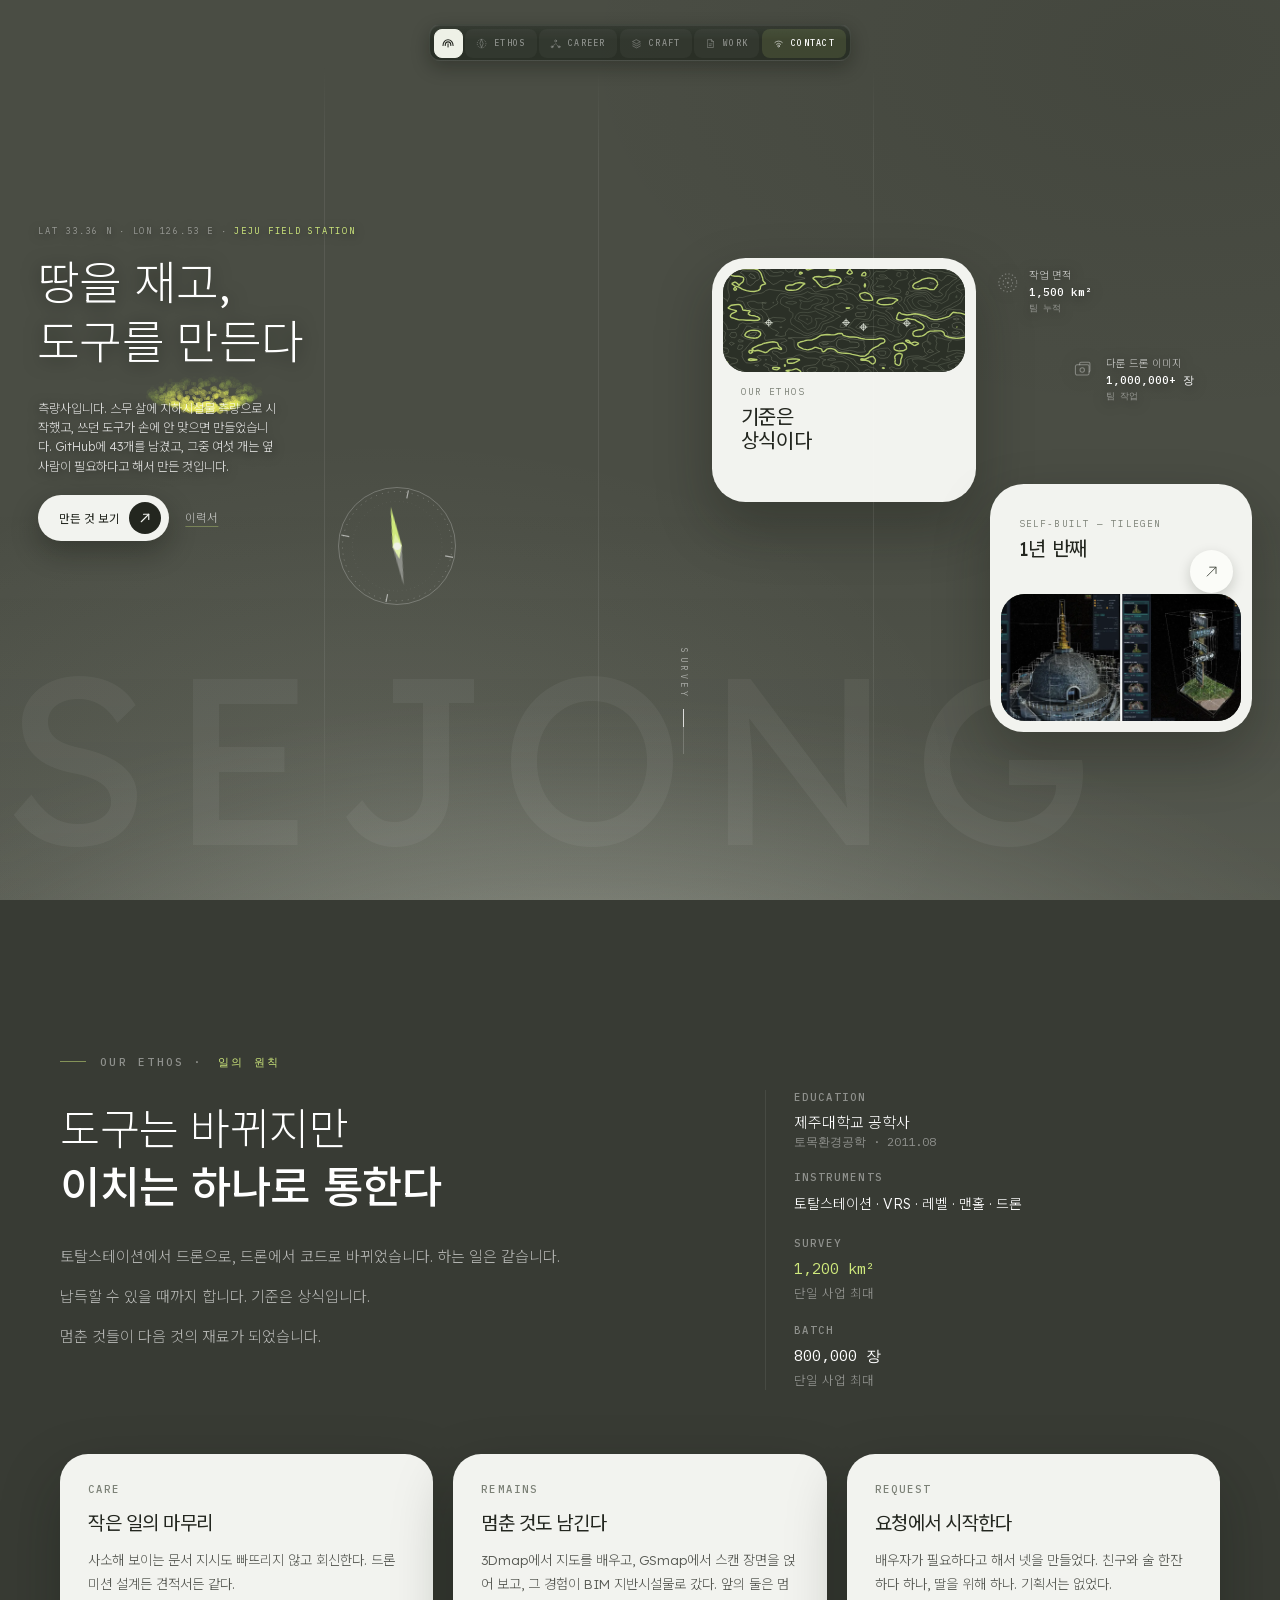
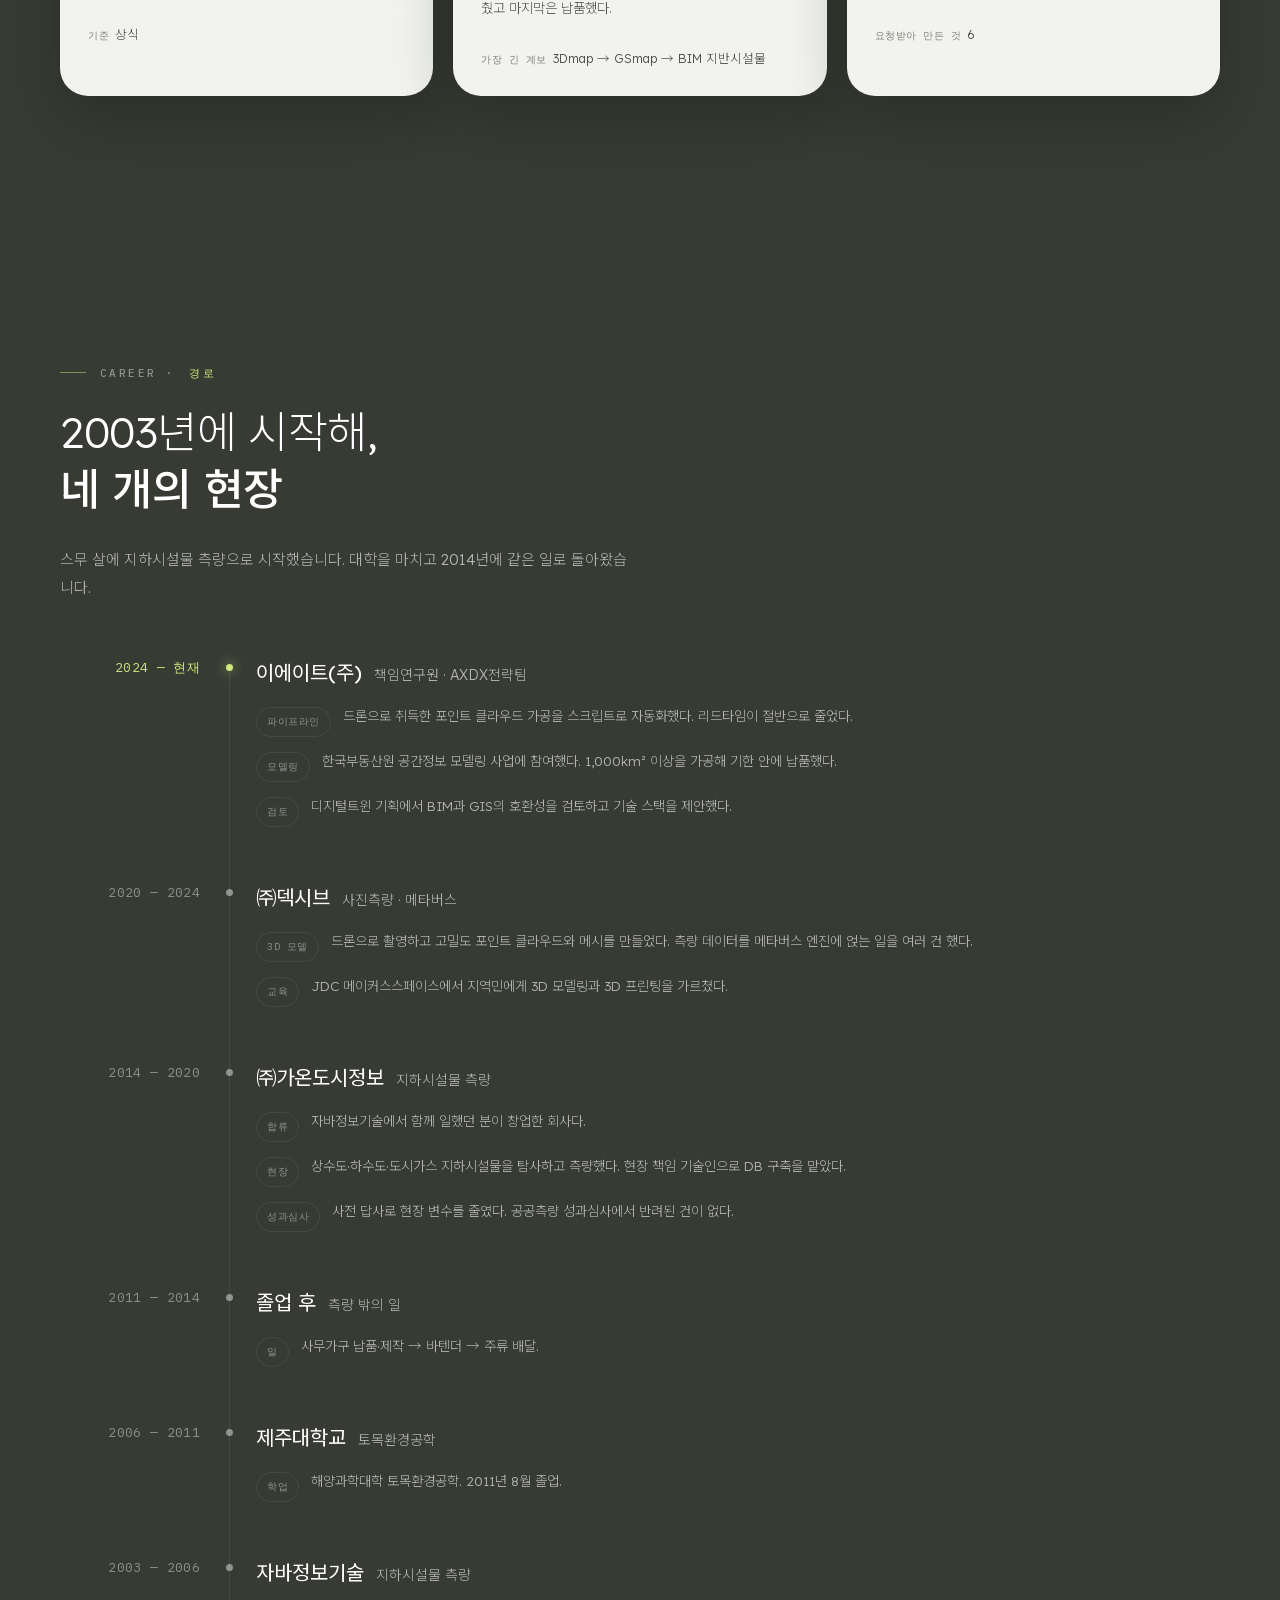
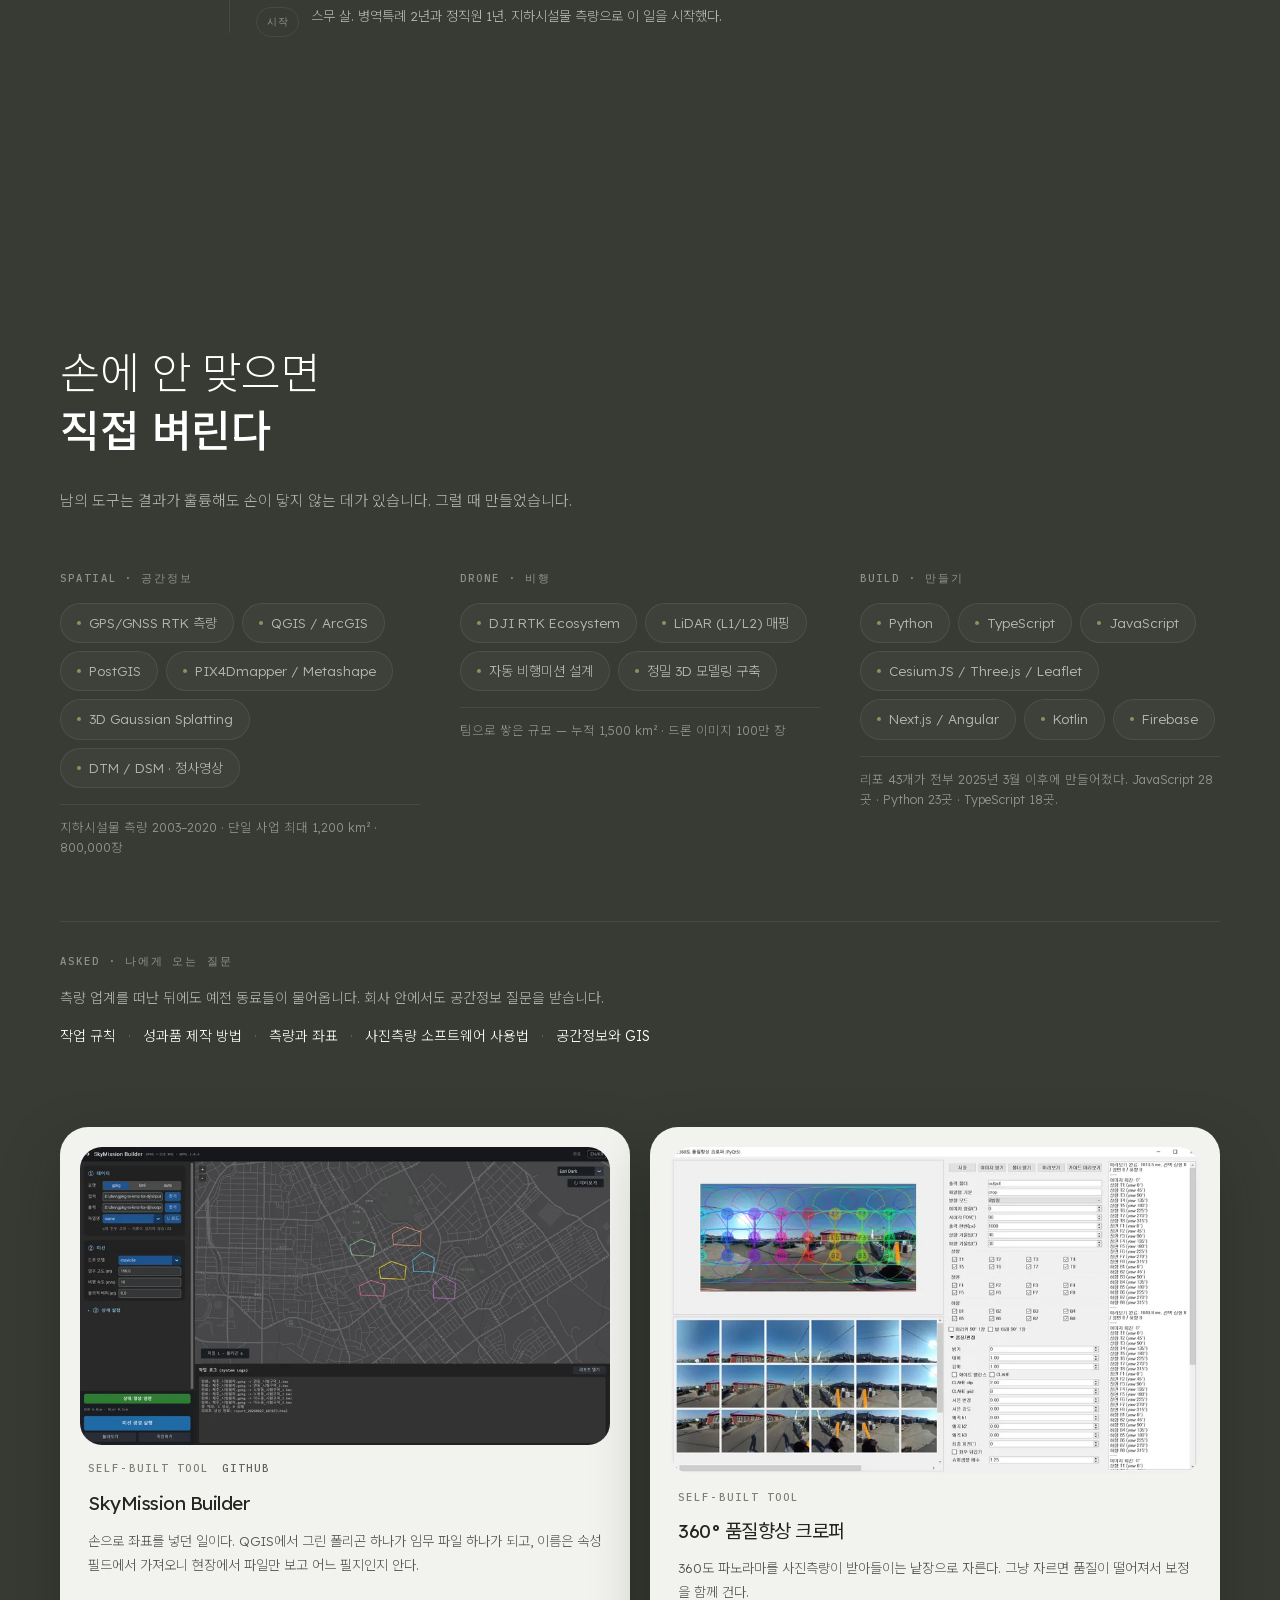
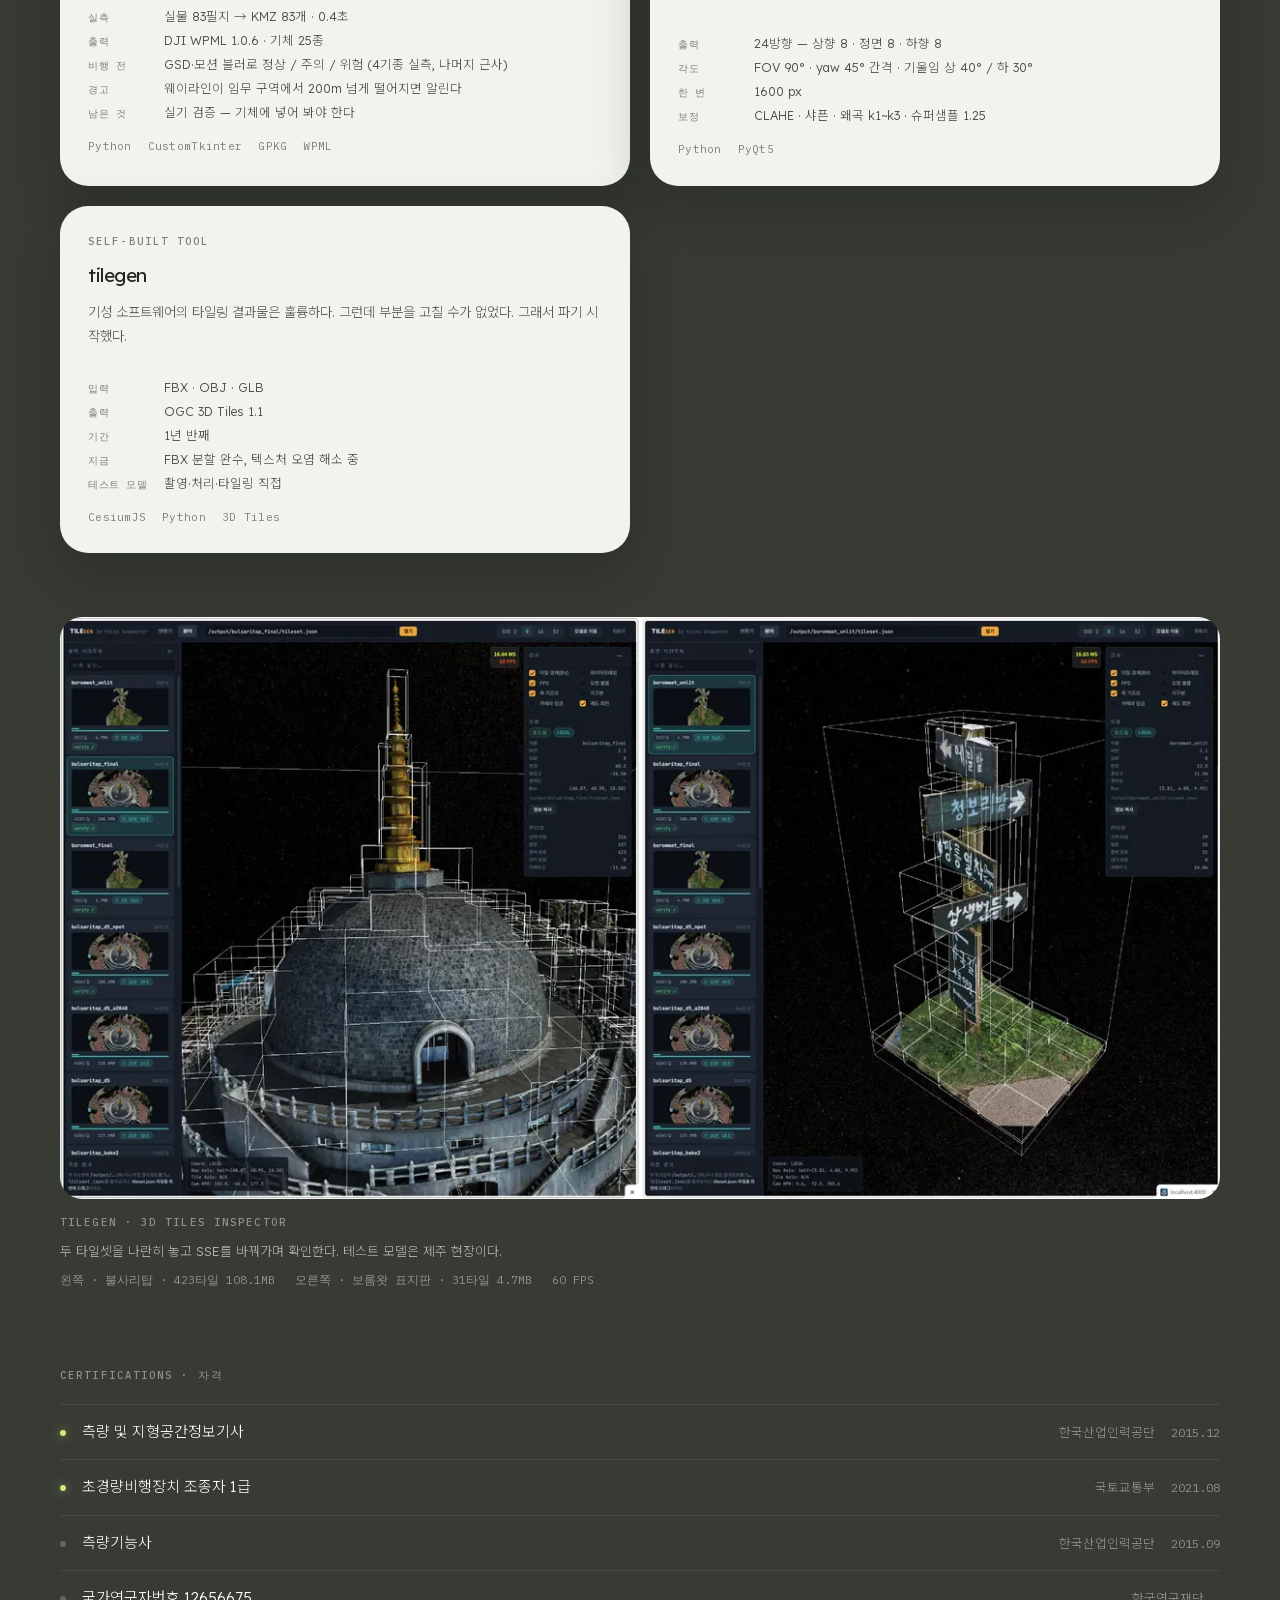
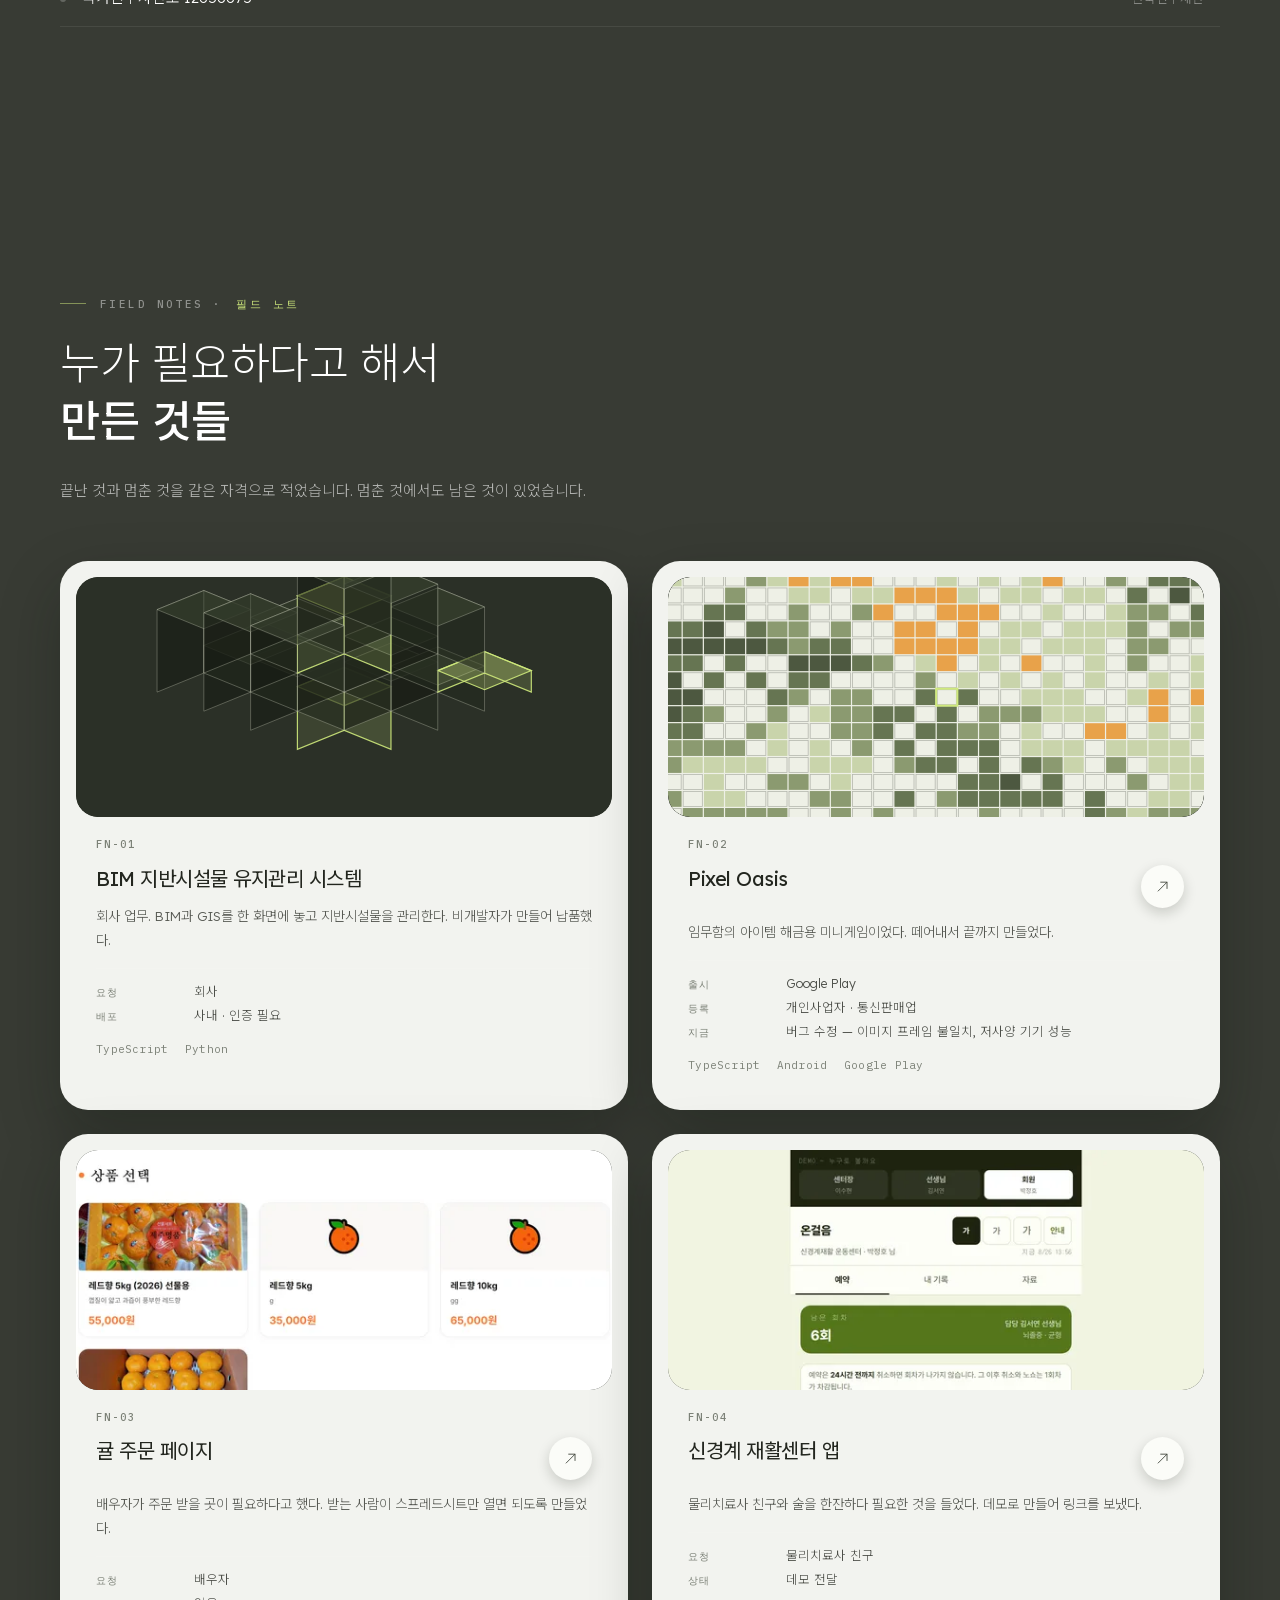
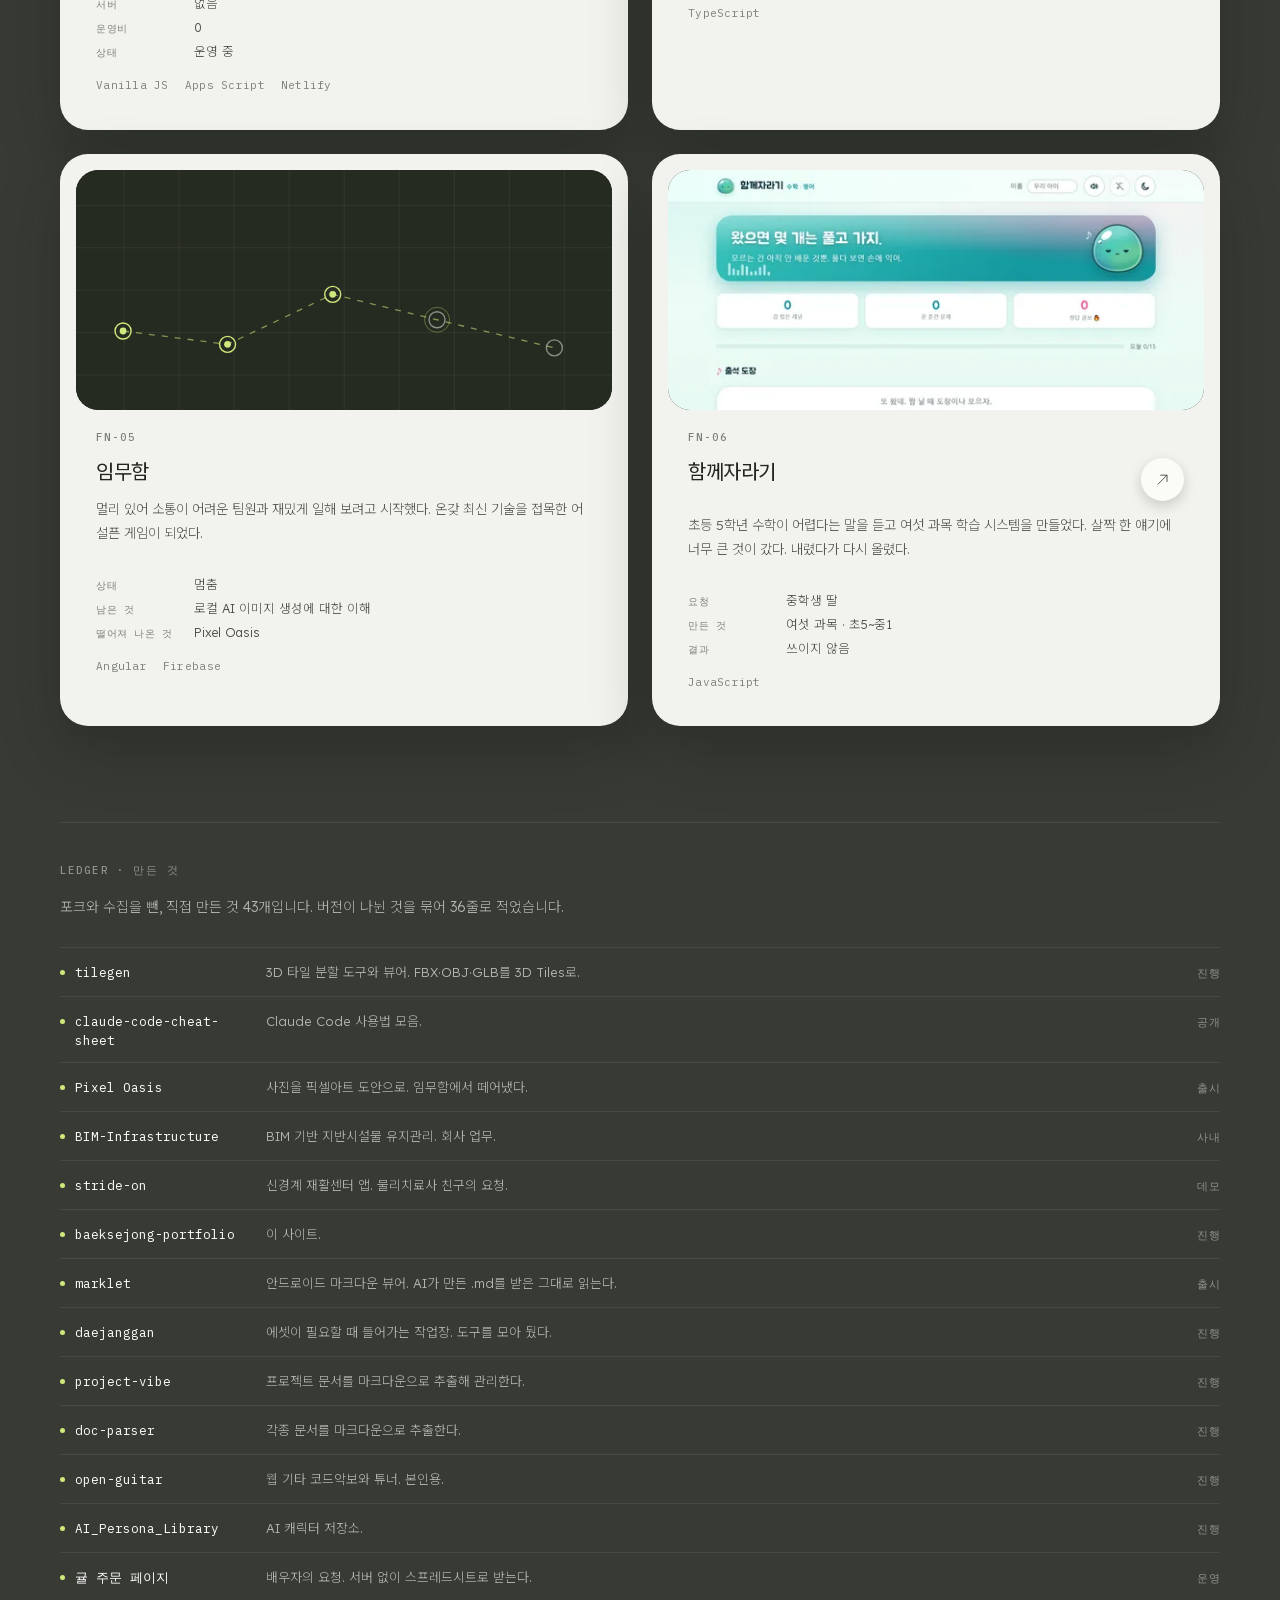
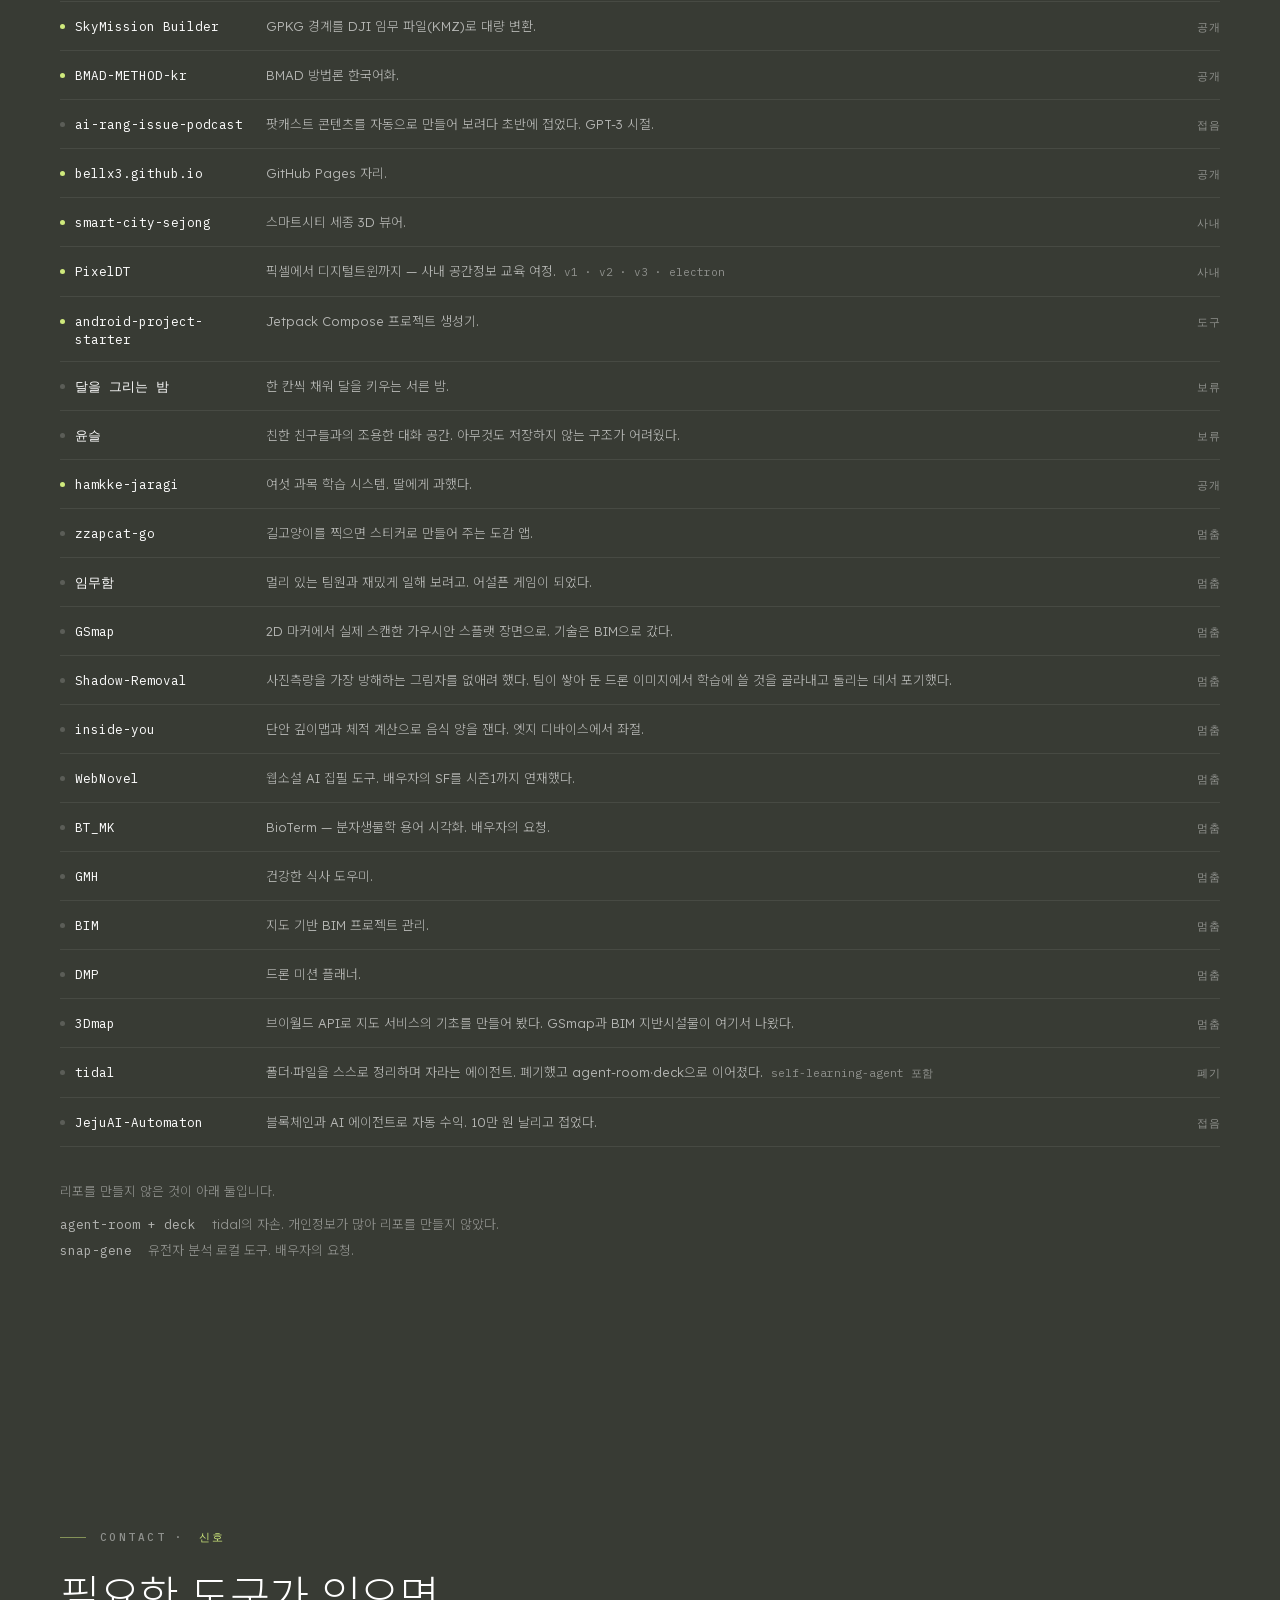
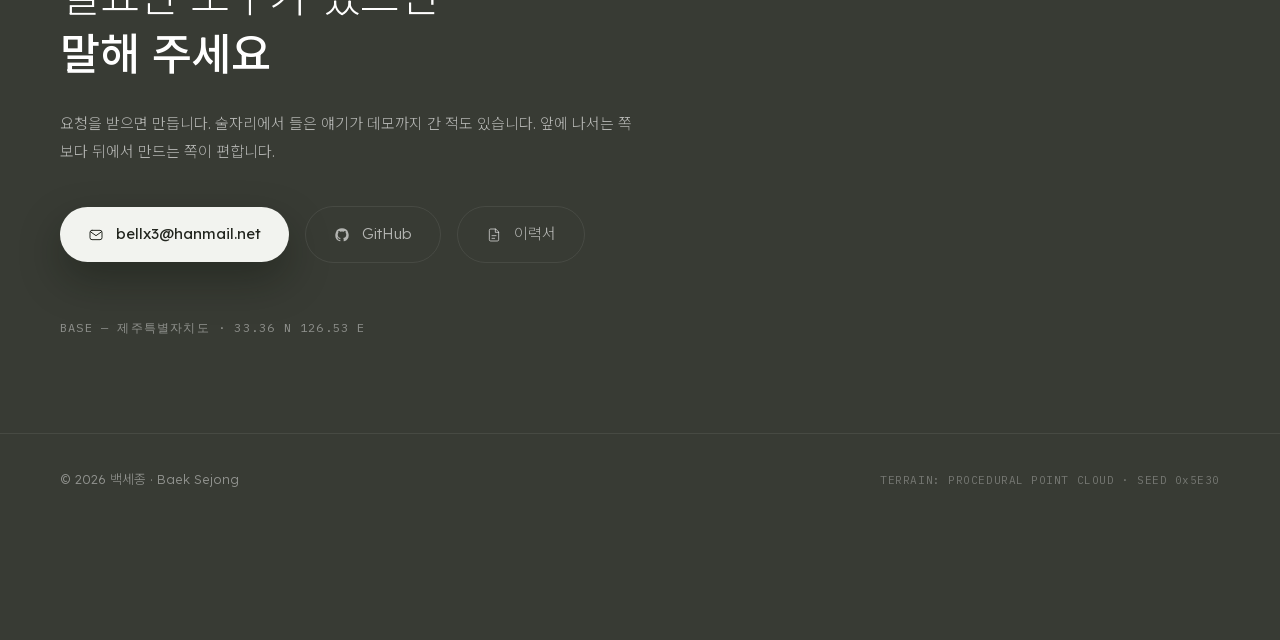
==== commit dfc2b693: "deploy: baeksejong-portfolio@b032346" ====
--- a/index.html
+++ b/index.html
@@ -1 +1 @@
-<!DOCTYPE html><html lang="ko" class="lexend_e0d5d8c-module__CFtu_q__variable noto_sans_kr_644d278d-module__oohoqa__variable ibm_plex_mono_28411002-module__cjC0Ca__variable"><head><meta charSet="utf-8"/><meta name="viewport" content="width=device-width, initial-scale=1, viewport-fit=cover"/><link rel="preload" href="/_next/static/media/99e609270109b47d-s.p.40sczeszzbjw1.woff2" as="font" crossorigin="" type="font/woff2"/><link rel="preload" href="/_next/static/media/ca31d6821328a4e9-s.p.2svk7cnw5x6df.woff2" as="font" crossorigin="" type="font/woff2"/><link rel="preload" href="/_next/static/media/effe91970fc4db64-s.p.0oace-s_gkfks.woff2" as="font" crossorigin="" type="font/woff2"/><link rel="preload" href="/_next/static/media/fca78c2ee6cec166-s.p.1sn26-iqxrgtp.woff2" as="font" crossorigin="" type="font/woff2"/><link rel="stylesheet" href="/_next/static/chunks/0aoj1auhpbko0.css" data-precedence="next"/><link rel="stylesheet" href="/_next/static/chunks/0ija3-qz9rzaj.css" data-precedence="next"/><link rel="preload" as="script" fetchPriority="low" href="/_next/static/chunks/3jo326-gl07gn.js"/><script src="/_next/static/chunks/2dcyr0ve9et8i.js" async=""></script><script src="/_next/static/chunks/02yjws6067gp-.js" async=""></script><script src="/_next/static/chunks/3rfz95pp3goml.js" async=""></script><script src="/_next/static/chunks/turbopack-129afqjcqk25x.js" async=""></script><script src="/_next/static/chunks/0dse_64e_vr4k.js" async="" crossorigin=""></script><script src="/_next/static/chunks/18c9xm78d8psb.js" async="" crossorigin=""></script><script src="/_next/static/chunks/0sz55qij_jy3x.js" async="" crossorigin=""></script><script src="/_next/static/chunks/16yeleh_vllnx.js" async="" crossorigin=""></script><script src="/_next/static/chunks/2dlnmlof2tl-1.js" async="" crossorigin=""></script><script src="/_next/static/chunks/2pctes57sfvb6.js" async="" crossorigin=""></script><script src="/_next/static/chunks/1f7ht6pc6p9cq.js" async="" crossorigin=""></script><meta name="theme-color" content="#383b34"/><title>백세종 · 측량사</title><meta name="description" content="측량사입니다. 스무 살에 지하시설물 측량으로 시작했고, 쓰던 도구가 손에 안 맞으면 만들었습니다. 제주."/><link rel="manifest" href="/manifest.webmanifest"/><meta property="og:title" content="백세종 · 측량사"/><meta property="og:description" content="측량사입니다. 스무 살에 지하시설물 측량으로 시작했고, 쓰던 도구가 손에 안 맞으면 만들었습니다. 제주."/><meta property="og:site_name" content="백세종"/><meta property="og:locale" content="ko_KR"/><meta property="og:image" content="https://bellx3.github.io/opengraph-image.jpg?opengraph-image.2m-3-lwv63dbu.jpg"/><meta property="og:image:type" content="image/jpeg"/><meta property="og:image:width" content="1200"/><meta property="og:image:height" content="630"/><meta property="og:image:alt" content="제주 지형을 스캔한 포인트클라우드 위에 「땅을 재고, 도구를 만든다」라는 문장과 백세종 · 측량사 · 제주가 적힌 표지"/><meta property="og:type" content="website"/><meta name="twitter:card" content="summary_large_image"/><meta name="twitter:title" content="백세종 · 측량사"/><meta name="twitter:description" content="측량사입니다. 스무 살에 지하시설물 측량으로 시작했고, 쓰던 도구가 손에 안 맞으면 만들었습니다. 제주."/><meta name="twitter:image" content="https://bellx3.github.io/opengraph-image.jpg?opengraph-image.2m-3-lwv63dbu.jpg"/><meta name="twitter:image:alt" content="제주 지형을 스캔한 포인트클라우드 위에 「땅을 재고, 도구를 만든다」라는 문장과 백세종 · 측량사 · 제주가 적힌 표지"/><meta name="twitter:image:type" content="image/jpeg"/><meta name="twitter:image:width" content="1200"/><meta name="twitter:image:height" content="630"/><link rel="icon" href="/icon.svg?icon.2q3qg4v6u-042.svg" sizes="any" type="image/svg+xml"/><link rel="apple-touch-icon" href="/apple-icon.png?apple-icon.0gsb308dedoc-.png" sizes="180x180" type="image/png"/><meta name="next-size-adjust" content=""/><script src="/_next/static/chunks/0cz1d0mv5g_q7.js" noModule=""></script></head><body><div hidden=""><!--$--><!--/$--></div><script>(self.__next_s=self.__next_s||[]).push([0,{"children":"document.documentElement.classList.add(\"js\")","id":"sv-js-flag"}])</script><!--$--><!--/$--><main class="min-h-screen"><div class="sv-swarm" aria-hidden="true"></div><div class="relative z-[1]"><a class="sv-skip" href="#home">본문 바로가기</a><div class="sv-dock-wrap"><nav class="sv-dock par" style="--pd:5" data-spec="true" aria-label="주 메뉴"><a class="sv-dock-item sv-dock-mark" data-dock-item="true" href="#home" style="--d:120ms" aria-label="백세종 — 처음으로"><svg viewBox="0 0 24 24" fill="none" stroke="currentColor" stroke-width="1.6" stroke-linecap="round" aria-hidden="true"><path d="M4.5 15.5c0-4.7 3.4-8.5 7.5-8.5s7.5 3.8 7.5 8.5"></path><path d="M7.8 15.5c0-2.9 1.9-5.2 4.2-5.2s4.2 2.3 4.2 5.2"></path><path d="M12 15.5v-2.2"></path><circle cx="12" cy="17.6" r="1" fill="currentColor" stroke="none"></circle></svg></a><a class="sv-dock-item" data-dock-item="true" href="#ethos" style="--d:175ms"><span class="glyph" aria-hidden="true"><svg viewBox="0 0 16 16" aria-hidden="true"><path d="M8 2.2 10.2 8 8 13.8 5.8 8Z"></path><circle cx="8" cy="8" r="6.2" stroke-dasharray="0.5 2.4"></circle></svg></span><span>Ethos</span></a><a class="sv-dock-item" data-dock-item="true" href="#career" style="--d:230ms"><span class="glyph" aria-hidden="true"><svg viewBox="0 0 16 16" aria-hidden="true"><path d="M3 12.6c2.6 0 2.4-4.3 5-4.3s2.4 4.3 5 4.3" stroke-dasharray="1.6 1.8"></path><circle cx="3" cy="12.6" r="1.4"></circle><circle cx="13" cy="12.6" r="1.4"></circle><circle cx="8" cy="4.2" r="1.4"></circle></svg></span><span>Career</span></a><a class="sv-dock-item" data-dock-item="true" href="#craft" style="--d:285ms"><span class="glyph" aria-hidden="true"><svg viewBox="0 0 16 16" aria-hidden="true"><path d="m8 2.6 5.4 2.8L8 8.2 2.6 5.4Z"></path><path d="M2.6 8.4 8 11.2l5.4-2.8"></path><path d="M2.6 11.4 8 14.2l5.4-2.8"></path></svg></span><span>Craft</span></a><a class="sv-dock-item" data-dock-item="true" href="#work" style="--d:340ms"><span class="glyph" aria-hidden="true"><svg viewBox="0 0 16 16" aria-hidden="true"><path d="M4 2.4h5.3L12 5.1v8.5H4z"></path><path d="M9.2 2.4V5h2.7"></path><path d="M6 8.4h4M6 10.8h2.8"></path></svg></span><span>Work</span></a><a class="sv-dock-item sv-dock-item--cta" data-dock-item="true" href="#contact" style="--d:395ms"><span class="glyph" aria-hidden="true"><svg viewBox="0 0 16 16" aria-hidden="true"><circle cx="8" cy="11.6" r="1.3"></circle><path d="M4.9 8.9a4.4 4.4 0 0 1 6.2 0"></path><path d="M2.7 6.4a7.5 7.5 0 0 1 10.6 0"></path></svg></span><span>Contact</span></a></nav></div><section class="sv-hero" id="home" aria-label="소개" tabindex="-1"><div class="sv-scene" aria-hidden="true"></div><div class="sv-stage"><div class="sv-guides sv-fade" style="--d:900ms" aria-hidden="true"><i style="left:calc(405 * var(--u))"></i><i style="left:calc(748 * var(--u))"></i><i style="left:calc(1091 * var(--u))"></i></div><div class="sv-ghost sv-fade" style="--d:1150ms" aria-hidden="true">SEJONG</div><article class="sv-card sv-card--ethos sv-mask" style="--d:760ms"><figure class="sv-portal" aria-hidden="true"><span class="sv-portal-media"><canvas></canvas></span><span class="sv-portal-scan"></span><canvas class="sv-pixel-reveal"></canvas></figure><p class="label">Our Ethos</p><h2>기준은<br/>상식이다</h2></article><p class="sv-coord sv-fade par" style="--d:200ms;--pd:16;--pr:1">LAT 33.36 N · LON 126.53 E · <em>JEJU FIELD STATION</em></p><h1 class="sv-headline par" style="--pd:18;--pr:1.2"><span><i style="--d:260ms">땅을 재고,</i></span><span><i style="--d:380ms">도구를 만든다</i></span></h1><p class="sv-lede sv-mask par" style="--d:500ms;--pd:14;--pr:1">측량사입니다. 스무 살에 지하시설물 측량으로 시작했고, 쓰던 도구가 손에 안 맞으면 만들었습니다. GitHub에 43개를 남겼고, 그중 여섯 개는 옆 사람이 필요하다고 해서 만든 것입니다.</p><div class="sv-actions sv-mask par" style="--d:620ms;--pd:15;--pr:1.4"><button type="button" class="sv-cta" data-spec="true">만든 것 보기<span class="disc" aria-hidden="true"><svg viewBox="0 0 16 16" fill="none" stroke="currentColor" stroke-width="1.5" stroke-linecap="round" stroke-linejoin="round" aria-hidden="true"><path d="M3 13 13 3"></path><path d="M6 3h7v7"></path></svg></span></button><a class="sv-resume" href="/resume">이력서</a></div><span class="sv-compass sv-mask-circle par" style="--d:860ms;--pd:20" aria-hidden="true"><svg class="ring" viewBox="0 0 100 100" fill="none" stroke="rgba(255,255,255,0.3)" aria-hidden="true"><g><circle cx="50" cy="50" r="47" stroke-width="0.7" stroke-dasharray="0.8 4.4"></circle><circle cx="50" cy="50" r="38.5" stroke-width="0.5" stroke-dasharray="0.5 3.2" opacity="0.6"></circle><g stroke="rgba(255,255,255,0.55)" stroke-width="1"><path d="M50 1v7"></path><path d="M50 92v7"></path><path d="M1 50h7"></path><path d="M92 50h7"></path></g></g></svg><span class="needle"><svg viewBox="0 0 100 100" aria-hidden="true"><path d="M50 16 54 50 50 61 46 50Z" fill="#cfe97c"></path><path d="M50 84 54 50 50 39 46 50Z" fill="rgba(255,255,255,0.35)"></path><circle cx="50" cy="50" r="3.2" fill="#eef1e7"></circle></svg></span></span><dl class="sv-stat sv-stat--a sv-mask par" style="--d:700ms;--pd:12"><span class="mark" aria-hidden="true"><svg viewBox="0 0 30 30" fill="none" stroke="currentColor" stroke-width="1.2" stroke-linecap="round" aria-hidden="true"><circle cx="15" cy="15" r="10.5" stroke-dasharray="0.6 3.6"></circle><circle cx="15" cy="15" r="5.6" stroke-dasharray="0.6 3.2"></circle><circle cx="15" cy="15" r="1.1" fill="currentColor" stroke="none"></circle></svg></span><div><dt>작업 면적</dt><dd>1,500 km²</dd><dd class="note">팀 누적</dd></div></dl><dl class="sv-stat sv-stat--b sv-mask par" style="--d:770ms;--pd:13"><span class="mark" aria-hidden="true"><svg viewBox="0 0 30 30" fill="none" stroke="currentColor" stroke-width="1.2" stroke-linecap="round" stroke-linejoin="round" aria-hidden="true"><rect x="4" y="8" width="16" height="12" rx="2"></rect><path d="M9 8V6.5A1.5 1.5 0 0 1 10.5 5h9A1.5 1.5 0 0 1 21 6.5V15a1.5 1.5 0 0 1-1 1.4"></path><circle cx="12" cy="14" r="2.6"></circle></svg></span><div><dt>다룬 드론 이미지</dt><dd>1,000,000+ 장</dd><dd class="note">팀 작업</dd></div></dl><article class="sv-card sv-card--note sv-mask par" style="--d:880ms;--pd:22;--pr:2.4"><p class="label">Self-built — tilegen</p><h2>1년 반째</h2><figure class="sv-portal" aria-hidden="true"><span class="sv-portal-media"><canvas></canvas></span><span class="sv-portal-scan"></span><canvas class="sv-pixel-reveal"></canvas></figure><button type="button" class="sv-knob" aria-label="tilegen 보기 — 도구와 기술로 이동"><svg viewBox="0 0 24 24" fill="none" stroke="currentColor" stroke-width="1.4" stroke-linecap="round" stroke-linejoin="round" aria-hidden="true"><path d="M5 19 19 5"></path><path d="M9 5h10v10"></path></svg></button></article><a class="sv-scroll sv-mask par" style="--d:1040ms;--pd:9" href="#ethos" aria-label="다음 — 일의 원칙">Survey<span class="track"></span></a></div></section><section id="ethos" class="sv-section" aria-label="일의 원칙"><div class="sv-wrap"><div class="rv"><p class="sv-eyebrow">Our Ethos · <em>일의 원칙</em></p></div><div class="mt-2 grid gap-12 lg:grid-cols-12"><div class="lg:col-span-7"><h2 class="rv sv-title" style="--d:80ms">도구는 바뀌지만<br/><strong>이치는 하나로 통한다</strong></h2><div class="mt-7 flex max-w-xl flex-col gap-3"><p class="rv text-[15px] leading-7 font-light text-ink-soft" style="--d:160ms">토탈스테이션에서 드론으로, 드론에서 코드로 바뀌었습니다. 하는 일은 같습니다.</p><p class="rv text-[15px] leading-7 font-light text-ink-soft" style="--d:230ms">납득할 수 있을 때까지 합니다. 기준은 상식입니다.</p><p class="rv text-[15px] leading-7 font-light text-ink-soft" style="--d:300ms">멈춘 것들이 다음 것의 재료가 되었습니다.</p></div></div><div class="rv lg:col-span-5" style="--d:220ms"><dl class="flex flex-col gap-5 border-l border-rule pl-7 lg:mt-3"><div><dt class="sv-mono-label text-ink-faint">Education</dt><dd class="mt-1.5 text-[15px] font-light text-ink">제주대학교<!-- --> <!-- -->공학사</dd><dd class="font-mono text-xs text-ink-faint">토목환경공학<!-- --> · <!-- -->2011.08</dd></div><div><dt class="sv-mono-label text-ink-faint">Instruments</dt><dd class="mt-1.5 text-[14px] leading-6 font-light text-ink">토탈스테이션 · VRS · 레벨 · 맨홀 · 드론</dd></div><div><dt class="sv-mono-label text-ink-faint">Survey</dt><dd class="mt-1.5 font-mono text-[15px] text-laser">1,200 km²</dd><dd class="mt-1 text-[12.5px] font-light text-ink-faint">단일 사업 최대</dd></div><div><dt class="sv-mono-label text-ink-faint">Batch</dt><dd class="mt-1.5 font-mono text-[15px] text-ink">800,000 장</dd><dd class="mt-1 text-[12.5px] font-light text-ink-faint">단일 사업 최대</dd></div></dl></div></div><div class="mt-16 grid gap-5 md:grid-cols-3"><article class="rv sv-paper flex flex-col gap-3 p-7" style="--d:120ms"><p class="sv-mono-label text-paper-label">Care</p><h3 class="text-[19px] leading-snug font-normal tracking-tight">작은 일의 마무리</h3><p class="text-[13.5px] leading-6 font-light text-paper-ink/75">사소해 보이는 문서 지시도 빠뜨리지 않고 회신한다. 드론 미션 설계든 견적서든 같다.</p><dl class="mt-1 flex flex-wrap items-baseline gap-x-4 gap-y-1 border-t border-paper-ink/10 pt-3"><div class="flex items-baseline gap-1.5"><dt class="font-mono text-[10px] tracking-wider text-paper-label uppercase">기준</dt><dd class="text-[12.5px] font-light text-paper-ink/80">상식</dd></div></dl></article><article class="rv sv-paper flex flex-col gap-3 p-7" style="--d:230ms"><p class="sv-mono-label text-paper-label">Remains</p><h3 class="text-[19px] leading-snug font-normal tracking-tight">멈춘 것도 남긴다</h3><p class="text-[13.5px] leading-6 font-light text-paper-ink/75">3Dmap에서 지도를 배우고, GSmap에서 스캔 장면을 얹어 보고, 그 경험이 BIM 지반시설물로 갔다. 앞의 둘은 멈췄고 마지막은 납품했다.</p><dl class="mt-1 flex flex-wrap items-baseline gap-x-4 gap-y-1 border-t border-paper-ink/10 pt-3"><div class="flex items-baseline gap-1.5"><dt class="font-mono text-[10px] tracking-wider text-paper-label uppercase">가장 긴 계보</dt><dd class="text-[12.5px] font-light text-paper-ink/80">3Dmap → GSmap → BIM 지반시설물</dd></div></dl></article><article class="rv sv-paper flex flex-col gap-3 p-7" style="--d:340ms"><p class="sv-mono-label text-paper-label">Request</p><h3 class="text-[19px] leading-snug font-normal tracking-tight">요청에서 시작한다</h3><p class="text-[13.5px] leading-6 font-light text-paper-ink/75">배우자가 필요하다고 해서 넷을 만들었다. 친구와 술 한잔하다 하나, 딸을 위해 하나. 기획서는 없었다.</p><dl class="mt-1 flex flex-wrap items-baseline gap-x-4 gap-y-1 border-t border-paper-ink/10 pt-3"><div class="flex items-baseline gap-1.5"><dt class="font-mono text-[10px] tracking-wider text-paper-label uppercase">요청받아 만든 것</dt><dd class="text-[12.5px] font-light text-paper-ink/80">6</dd></div></dl></article></div></div></section><section id="career" class="sv-section" aria-label="경력"><div class="sv-wrap"><div class="rv"><p class="sv-eyebrow">Career · <em>경로</em></p></div><h2 class="rv sv-title" style="--d:80ms">2003년에 시작해,<br/><strong>네 개의 현장</strong></h2><p class="rv mt-7 max-w-xl text-[15px] leading-7 font-light text-ink-soft" style="--d:160ms">스무 살에 지하시설물 측량으로 시작했습니다. 대학을 마치고 2014년에 같은 일로 돌아왔습니다.</p><div class="relative mt-14"><div class="rv-rail absolute top-1 bottom-1 left-[3px] w-px bg-rule md:left-[169px]" aria-hidden="true"></div><ol class="flex flex-col gap-14"><li class="relative grid gap-4 pl-8 md:grid-cols-[140px_1fr] md:gap-14 md:pl-0"><div class="rv"><div class="flex items-baseline gap-3 md:justify-end md:text-right"><span class="font-mono text-[13px] tracking-wide text-laser">2024 — 현재</span></div></div><span class="absolute top-1.5 left-0 h-[7px] w-[7px] rounded-full md:left-[166px] bg-laser shadow-[0_0_12px_rgba(207,233,124,0.7)]" aria-hidden="true"></span><div class="rv" style="--d:60ms"><h3 class="text-[20px] font-normal text-ink">이에이트(주)<span class="ml-3 text-[14px] font-light text-ink-soft">책임연구원 · AXDX전략팀</span></h3><ul class="mt-4 flex flex-col gap-3"><li class="flex items-start gap-3 text-[13.5px] leading-6 font-light text-ink-soft"><span class="mt-[3px] inline-flex flex-none rounded-full border border-rule px-2.5 py-0.5 font-mono text-[10px] tracking-wider text-ink-faint whitespace-nowrap">파이프라인</span><span>드론으로 취득한 포인트 클라우드 가공을 스크립트로 자동화했다. 리드타임이 절반으로 줄었다.</span></li><li class="flex items-start gap-3 text-[13.5px] leading-6 font-light text-ink-soft"><span class="mt-[3px] inline-flex flex-none rounded-full border border-rule px-2.5 py-0.5 font-mono text-[10px] tracking-wider text-ink-faint whitespace-nowrap">모델링</span><span>한국부동산원 공간정보 모델링 사업에 참여했다. 1,000km² 이상을 가공해 기한 안에 납품했다.</span></li><li class="flex items-start gap-3 text-[13.5px] leading-6 font-light text-ink-soft"><span class="mt-[3px] inline-flex flex-none rounded-full border border-rule px-2.5 py-0.5 font-mono text-[10px] tracking-wider text-ink-faint whitespace-nowrap">검토</span><span>디지털트윈 기획에서 BIM과 GIS의 호환성을 검토하고 기술 스택을 제안했다.</span></li></ul></div></li><li class="relative grid gap-4 pl-8 md:grid-cols-[140px_1fr] md:gap-14 md:pl-0"><div class="rv" style="--d:90ms"><div class="flex items-baseline gap-3 md:justify-end md:text-right"><span class="font-mono text-[13px] tracking-wide text-ink-faint">2020 — 2024</span></div></div><span class="absolute top-1.5 left-0 h-[7px] w-[7px] rounded-full md:left-[166px] bg-ink-faint" aria-hidden="true"></span><div class="rv" style="--d:150ms"><h3 class="text-[20px] font-normal text-ink">㈜덱시브<span class="ml-3 text-[14px] font-light text-ink-soft">사진측량 · 메타버스</span></h3><ul class="mt-4 flex flex-col gap-3"><li class="flex items-start gap-3 text-[13.5px] leading-6 font-light text-ink-soft"><span class="mt-[3px] inline-flex flex-none rounded-full border border-rule px-2.5 py-0.5 font-mono text-[10px] tracking-wider text-ink-faint whitespace-nowrap">3D 모델</span><span>드론으로 촬영하고 고밀도 포인트 클라우드와 메시를 만들었다. 측량 데이터를 메타버스 엔진에 얹는 일을 여러 건 했다.</span></li><li class="flex items-start gap-3 text-[13.5px] leading-6 font-light text-ink-soft"><span class="mt-[3px] inline-flex flex-none rounded-full border border-rule px-2.5 py-0.5 font-mono text-[10px] tracking-wider text-ink-faint whitespace-nowrap">교육</span><span>JDC 메이커스스페이스에서 지역민에게 3D 모델링과 3D 프린팅을 가르쳤다.</span></li></ul></div></li><li class="relative grid gap-4 pl-8 md:grid-cols-[140px_1fr] md:gap-14 md:pl-0"><div class="rv" style="--d:180ms"><div class="flex items-baseline gap-3 md:justify-end md:text-right"><span class="font-mono text-[13px] tracking-wide text-ink-faint">2014 — 2020</span></div></div><span class="absolute top-1.5 left-0 h-[7px] w-[7px] rounded-full md:left-[166px] bg-ink-faint" aria-hidden="true"></span><div class="rv" style="--d:240ms"><h3 class="text-[20px] font-normal text-ink">㈜가온도시정보<span class="ml-3 text-[14px] font-light text-ink-soft">지하시설물 측량</span></h3><ul class="mt-4 flex flex-col gap-3"><li class="flex items-start gap-3 text-[13.5px] leading-6 font-light text-ink-soft"><span class="mt-[3px] inline-flex flex-none rounded-full border border-rule px-2.5 py-0.5 font-mono text-[10px] tracking-wider text-ink-faint whitespace-nowrap">합류</span><span>자바정보기술에서 함께 일했던 분이 창업한 회사다.</span></li><li class="flex items-start gap-3 text-[13.5px] leading-6 font-light text-ink-soft"><span class="mt-[3px] inline-flex flex-none rounded-full border border-rule px-2.5 py-0.5 font-mono text-[10px] tracking-wider text-ink-faint whitespace-nowrap">현장</span><span>상수도·하수도·도시가스 지하시설물을 탐사하고 측량했다. 현장 책임 기술인으로 DB 구축을 맡았다.</span></li><li class="flex items-start gap-3 text-[13.5px] leading-6 font-light text-ink-soft"><span class="mt-[3px] inline-flex flex-none rounded-full border border-rule px-2.5 py-0.5 font-mono text-[10px] tracking-wider text-ink-faint whitespace-nowrap">성과심사</span><span>사전 답사로 현장 변수를 줄였다. 공공측량 성과심사에서 반려된 건이 없다.</span></li></ul></div></li><li class="relative grid gap-4 pl-8 md:grid-cols-[140px_1fr] md:gap-14 md:pl-0"><div class="rv" style="--d:270ms"><div class="flex items-baseline gap-3 md:justify-end md:text-right"><span class="font-mono text-[13px] tracking-wide text-ink-faint">2011 — 2014</span></div></div><span class="absolute top-1.5 left-0 h-[7px] w-[7px] rounded-full md:left-[166px] bg-ink-faint" aria-hidden="true"></span><div class="rv" style="--d:330ms"><h3 class="text-[20px] font-normal text-ink">졸업 후<span class="ml-3 text-[14px] font-light text-ink-soft">측량 밖의 일</span></h3><ul class="mt-4 flex flex-col gap-3"><li class="flex items-start gap-3 text-[13.5px] leading-6 font-light text-ink-soft"><span class="mt-[3px] inline-flex flex-none rounded-full border border-rule px-2.5 py-0.5 font-mono text-[10px] tracking-wider text-ink-faint whitespace-nowrap">일</span><span>사무가구 납품·제작 → 바텐더 → 주류 배달.</span></li></ul></div></li><li class="relative grid gap-4 pl-8 md:grid-cols-[140px_1fr] md:gap-14 md:pl-0"><div class="rv" style="--d:360ms"><div class="flex items-baseline gap-3 md:justify-end md:text-right"><span class="font-mono text-[13px] tracking-wide text-ink-faint">2006 — 2011</span></div></div><span class="absolute top-1.5 left-0 h-[7px] w-[7px] rounded-full md:left-[166px] bg-ink-faint" aria-hidden="true"></span><div class="rv" style="--d:420ms"><h3 class="text-[20px] font-normal text-ink">제주대학교<span class="ml-3 text-[14px] font-light text-ink-soft">토목환경공학</span></h3><ul class="mt-4 flex flex-col gap-3"><li class="flex items-start gap-3 text-[13.5px] leading-6 font-light text-ink-soft"><span class="mt-[3px] inline-flex flex-none rounded-full border border-rule px-2.5 py-0.5 font-mono text-[10px] tracking-wider text-ink-faint whitespace-nowrap">학업</span><span>해양과학대학 토목환경공학. 2011년 8월 졸업.</span></li></ul></div></li><li class="relative grid gap-4 pl-8 md:grid-cols-[140px_1fr] md:gap-14 md:pl-0"><div class="rv" style="--d:450ms"><div class="flex items-baseline gap-3 md:justify-end md:text-right"><span class="font-mono text-[13px] tracking-wide text-ink-faint">2003 — 2006</span></div></div><span class="absolute top-1.5 left-0 h-[7px] w-[7px] rounded-full md:left-[166px] bg-ink-faint" aria-hidden="true"></span><div class="rv" style="--d:510ms"><h3 class="text-[20px] font-normal text-ink">자바정보기술<span class="ml-3 text-[14px] font-light text-ink-soft">지하시설물 측량</span></h3><ul class="mt-4 flex flex-col gap-3"><li class="flex items-start gap-3 text-[13.5px] leading-6 font-light text-ink-soft"><span class="mt-[3px] inline-flex flex-none rounded-full border border-rule px-2.5 py-0.5 font-mono text-[10px] tracking-wider text-ink-faint whitespace-nowrap">시작</span><span>스무 살. 병역특례 2년과 정직원 1년. 지하시설물 측량으로 이 일을 시작했다.</span></li></ul></div></li></ol></div></div></section><section id="craft" class="sv-section" aria-label="기술과 도구"><div class="sv-wrap"><div class="rv"><p class="sv-eyebrow">Craft · <em>도구와 기술</em></p></div><h2 class="rv sv-title" style="--d:80ms">손에 안 맞으면<br/><strong>직접 벼린다</strong></h2><p class="rv mt-7 max-w-xl text-[15px] leading-7 font-light text-ink-soft" style="--d:160ms">남의 도구는 결과가 훌륭해도 손이 닿지 않는 데가 있습니다. 그럴 때 만들었습니다.</p><div class="mt-14 grid gap-10 md:grid-cols-3"><div class="rv"><h3 class="sv-mono-label text-ink-faint">Spatial · 공간정보</h3><ul class="mt-4 flex flex-wrap gap-2"><li><span class="sv-chip">GPS/GNSS RTK 측량</span></li><li><span class="sv-chip">QGIS / ArcGIS</span></li><li><span class="sv-chip">PostGIS</span></li><li><span class="sv-chip">PIX4Dmapper / Metashape</span></li><li><span class="sv-chip">3D Gaussian Splatting</span></li><li><span class="sv-chip">DTM / DSM · 정사영상</span></li></ul><p class="mt-4 border-t border-rule pt-3 text-[12.5px] leading-5 font-light text-ink-faint">지하시설물 측량 2003–2020 · 단일 사업 최대 1,200 km² · 800,000장</p></div><div class="rv" style="--d:100ms"><h3 class="sv-mono-label text-ink-faint">Drone · 비행</h3><ul class="mt-4 flex flex-wrap gap-2"><li><span class="sv-chip">DJI RTK Ecosystem</span></li><li><span class="sv-chip">LiDAR (L1/L2) 매핑</span></li><li><span class="sv-chip">자동 비행미션 설계</span></li><li><span class="sv-chip">정밀 3D 모델링 구축</span></li></ul><p class="mt-4 border-t border-rule pt-3 text-[12.5px] leading-5 font-light text-ink-faint">팀으로 쌓은 규모 — 누적 1,500 km² · 드론 이미지 100만 장</p></div><div class="rv" style="--d:200ms"><h3 class="sv-mono-label text-ink-faint">Build · 만들기</h3><ul class="mt-4 flex flex-wrap gap-2"><li><span class="sv-chip">Python</span></li><li><span class="sv-chip">TypeScript</span></li><li><span class="sv-chip">JavaScript</span></li><li><span class="sv-chip">CesiumJS / Three.js / Leaflet</span></li><li><span class="sv-chip">Next.js / Angular</span></li><li><span class="sv-chip">Kotlin</span></li><li><span class="sv-chip">Firebase</span></li></ul><p class="mt-4 border-t border-rule pt-3 text-[12.5px] leading-5 font-light text-ink-faint">리포 43개가 전부 2025년 3월 이후에 만들어졌다. JavaScript 28곳 · Python 23곳 · TypeScript 18곳.</p></div></div><div class="rv mt-16 border-t border-rule pt-8" style="--d:120ms"><h3 class="sv-mono-label text-ink-faint">Asked · 나에게 오는 질문</h3><p class="mt-4 max-w-xl text-[14px] leading-6 font-light text-ink-soft">측량 업계를 떠난 뒤에도 예전 동료들이 물어옵니다. 회사 안에서도 공간정보 질문을 받습니다.</p><ul class="mt-4 flex flex-wrap items-baseline gap-x-3 gap-y-2"><li class="flex items-baseline gap-3 text-[14px] font-light text-ink">작업 규칙</li><li class="flex items-baseline gap-3 text-[14px] font-light text-ink"><span class="text-ink-faint/60" aria-hidden="true">·</span>성과품 제작 방법</li><li class="flex items-baseline gap-3 text-[14px] font-light text-ink"><span class="text-ink-faint/60" aria-hidden="true">·</span>측량과 좌표</li><li class="flex items-baseline gap-3 text-[14px] font-light text-ink"><span class="text-ink-faint/60" aria-hidden="true">·</span>사진측량 소프트웨어 사용법</li><li class="flex items-baseline gap-3 text-[14px] font-light text-ink"><span class="text-ink-faint/60" aria-hidden="true">·</span>공간정보와 GIS</li></ul></div><div class="mt-20 grid gap-5 md:grid-cols-2"><article class="rv sv-paper flex flex-col gap-3 p-7"><p class="sv-mono-label flex items-baseline gap-3 text-paper-label">Self-built Tool</p><h3 class="text-[19px] leading-snug font-normal tracking-tight">tilegen</h3><p class="text-[13.5px] leading-6 font-light text-paper-ink/75">기성 소프트웨어의 타일링 결과물은 훌륭하다. 그런데 부분을 고칠 수가 없었다. 그래서 파기 시작했다.</p><dl class="mt-1 flex flex-col gap-1 border-t border-paper-ink/10 pt-3"><div class="flex items-baseline gap-3"><dt class="w-16 flex-none font-mono text-[10px] tracking-wider text-paper-label uppercase">입력</dt><dd class="text-[12.5px] leading-5 font-light text-paper-ink/80">FBX · OBJ · GLB</dd></div><div class="flex items-baseline gap-3"><dt class="w-16 flex-none font-mono text-[10px] tracking-wider text-paper-label uppercase">출력</dt><dd class="text-[12.5px] leading-5 font-light text-paper-ink/80">OGC 3D Tiles 1.1</dd></div><div class="flex items-baseline gap-3"><dt class="w-16 flex-none font-mono text-[10px] tracking-wider text-paper-label uppercase">기간</dt><dd class="text-[12.5px] leading-5 font-light text-paper-ink/80">1년 반째</dd></div><div class="flex items-baseline gap-3"><dt class="w-16 flex-none font-mono text-[10px] tracking-wider text-paper-label uppercase">지금</dt><dd class="text-[12.5px] leading-5 font-light text-paper-ink/80">FBX 분할 완수, 텍스처 오염 해소 중</dd></div><div class="flex items-baseline gap-3"><dt class="w-16 flex-none font-mono text-[10px] tracking-wider text-paper-label uppercase">테스트 모델</dt><dd class="text-[12.5px] leading-5 font-light text-paper-ink/80">촬영·처리·타일링 직접</dd></div></dl><ul class="mt-1 flex flex-wrap gap-x-4 gap-y-1"><li class="font-mono text-[11px] tracking-wide text-paper-label">CesiumJS</li><li class="font-mono text-[11px] tracking-wide text-paper-label">Python</li><li class="font-mono text-[11px] tracking-wide text-paper-label">3D Tiles</li></ul></article><article class="rv sv-paper flex flex-col gap-3 p-7" style="--d:110ms"><p class="sv-mono-label flex items-baseline gap-3 text-paper-label">Self-built Tool<a class="border-b border-paper-ink/25 pb-px text-paper-ink/70 transition-colors hover:text-paper-ink" href="https://github.com/bellx3/gpkg-to-kmz-for-dji" target="_blank" rel="noopener noreferrer">GitHub</a></p><h3 class="text-[19px] leading-snug font-normal tracking-tight">SkyMission Builder</h3><p class="text-[13.5px] leading-6 font-light text-paper-ink/75">GPKG 폴리곤 경계를 DJI 드론용 KMZ 임무 파일로 한 번에 바꾼다. 손으로 좌표를 넣는 일을 없앴다.</p><dl class="mt-1 flex flex-col gap-1 border-t border-paper-ink/10 pt-3"><div class="flex items-baseline gap-3"><dt class="w-16 flex-none font-mono text-[10px] tracking-wider text-paper-label uppercase">전</dt><dd class="text-[12.5px] leading-5 font-light text-paper-ink/80">건당 5분</dd></div><div class="flex items-baseline gap-3"><dt class="w-16 flex-none font-mono text-[10px] tracking-wider text-paper-label uppercase">후</dt><dd class="text-[12.5px] leading-5 font-light text-paper-ink/80">30초</dd></div><div class="flex items-baseline gap-3"><dt class="w-16 flex-none font-mono text-[10px] tracking-wider text-paper-label uppercase">출력</dt><dd class="text-[12.5px] leading-5 font-light text-paper-ink/80">DJI KMZ · WPML</dd></div><div class="flex items-baseline gap-3"><dt class="w-16 flex-none font-mono text-[10px] tracking-wider text-paper-label uppercase">기본값</dt><dd class="text-[12.5px] leading-5 font-light text-paper-ink/80">촬영고도 150m · 중첩 H80 / W70 · 비행속도 10</dd></div></dl><ul class="mt-1 flex flex-wrap gap-x-4 gap-y-1"><li class="font-mono text-[11px] tracking-wide text-paper-label">Python</li><li class="font-mono text-[11px] tracking-wide text-paper-label">CustomTkinter</li><li class="font-mono text-[11px] tracking-wide text-paper-label">GPKG</li><li class="font-mono text-[11px] tracking-wide text-paper-label">WPML</li></ul></article><article class="rv sv-paper flex flex-col gap-3 p-7" style="--d:220ms"><div class="sv-plate-frame -mx-2 -mt-2 mb-1"><img class="block w-full" src="/images/tools/360-cropper-1200.webp" srcSet="/images/tools/360-cropper-800.webp 800w, /images/tools/360-cropper-1200.webp 1200w, /images/tools/360-cropper-1600.webp 1600w" sizes="(min-width: 768px) 560px, 100vw" width="2901" height="1796" loading="lazy" decoding="async" alt="360도 품질향상 크로퍼 화면 — 파노라마 위에 24방향 시야각이 색색의 원으로 겹쳐 있고, 아래에 잘려 나온 낱장 썸네일이 깔려 있다"/></div><p class="sv-mono-label flex items-baseline gap-3 text-paper-label">Self-built Tool</p><h3 class="text-[19px] leading-snug font-normal tracking-tight">360° 품질향상 크로퍼</h3><p class="text-[13.5px] leading-6 font-light text-paper-ink/75">360도 파노라마를 사진측량이 받아들이는 낱장으로 자른다. 그냥 자르면 품질이 떨어져서 보정을 함께 건다.</p><dl class="mt-1 flex flex-col gap-1 border-t border-paper-ink/10 pt-3"><div class="flex items-baseline gap-3"><dt class="w-16 flex-none font-mono text-[10px] tracking-wider text-paper-label uppercase">출력</dt><dd class="text-[12.5px] leading-5 font-light text-paper-ink/80">24방향 — 상향 8 · 정면 8 · 하향 8</dd></div><div class="flex items-baseline gap-3"><dt class="w-16 flex-none font-mono text-[10px] tracking-wider text-paper-label uppercase">각도</dt><dd class="text-[12.5px] leading-5 font-light text-paper-ink/80">FOV 90° · yaw 45° 간격 · 기울임 상 40° / 하 30°</dd></div><div class="flex items-baseline gap-3"><dt class="w-16 flex-none font-mono text-[10px] tracking-wider text-paper-label uppercase">한 변</dt><dd class="text-[12.5px] leading-5 font-light text-paper-ink/80">1600 px</dd></div><div class="flex items-baseline gap-3"><dt class="w-16 flex-none font-mono text-[10px] tracking-wider text-paper-label uppercase">보정</dt><dd class="text-[12.5px] leading-5 font-light text-paper-ink/80">CLAHE · 샤픈 · 왜곡 k1~k3 · 슈퍼샘플 1.25</dd></div></dl><ul class="mt-1 flex flex-wrap gap-x-4 gap-y-1"><li class="font-mono text-[11px] tracking-wide text-paper-label">Python</li><li class="font-mono text-[11px] tracking-wide text-paper-label">PyQt5</li></ul></article></div><figure class="rv mt-16" style="--d:80ms"><div class="sv-plate-frame"><img class="block w-full" src="/images/tools/tilegen-1600.webp" srcSet="/images/tools/tilegen-1200.webp 1200w, /images/tools/tilegen-1600.webp 1600w, /images/tools/tilegen-2000.webp 2000w" sizes="(min-width: 1200px) 1160px, 100vw" width="3819" height="1917" loading="lazy" decoding="async" alt="tilegen 3D Tiles 인스펙터 화면 — 두 개의 타일셋을 나란히 놓고 타일 경계와 프레임레이트를 확인하는 중"/></div><figcaption class="mt-4 flex flex-col gap-2"><span class="sv-mono-label text-ink-faint">tilegen · 3D Tiles Inspector</span><span class="max-w-2xl text-[13px] leading-6 font-light text-ink-soft">두 타일셋을 나란히 놓고 SSE를 바꿔가며 확인한다. 테스트 모델은 제주 현장이다.</span><span class="flex flex-wrap items-baseline gap-x-5 gap-y-1 font-mono text-[11.5px] text-ink-faint"><span>왼쪽 · 불사리탑 · 423타일 108.1MB</span><span>오른쪽 · 보롬왓 표지판 · 31타일 4.7MB</span><span>60 FPS</span></span></figcaption></figure><div class="rv mt-20" style="--d:80ms"><h3 class="sv-mono-label text-ink-faint">Certifications · 자격</h3><ul class="mt-5 flex flex-col"><li class="flex flex-wrap items-baseline gap-x-4 gap-y-1 border-t border-rule py-4 last:border-b"><span class="h-[6px] w-[6px] flex-none translate-y-[-1px] rounded-full bg-laser shadow-[0_0_10px_rgba(207,233,124,0.6)]" aria-hidden="true"></span><span class="min-w-0 flex-1 text-[15px] font-light text-ink">측량 및 지형공간정보기사</span><span class="text-[12.5px] font-light text-ink-faint">한국산업인력공단</span><span class="font-mono text-[12px] text-ink-faint">2015.12</span></li><li class="flex flex-wrap items-baseline gap-x-4 gap-y-1 border-t border-rule py-4 last:border-b"><span class="h-[6px] w-[6px] flex-none translate-y-[-1px] rounded-full bg-laser shadow-[0_0_10px_rgba(207,233,124,0.6)]" aria-hidden="true"></span><span class="min-w-0 flex-1 text-[15px] font-light text-ink">초경량비행장치 조종자 1급</span><span class="text-[12.5px] font-light text-ink-faint">국토교통부</span><span class="font-mono text-[12px] text-ink-faint">2021.08</span></li><li class="flex flex-wrap items-baseline gap-x-4 gap-y-1 border-t border-rule py-4 last:border-b"><span class="h-[6px] w-[6px] flex-none translate-y-[-1px] rounded-full bg-ink-faint/50" aria-hidden="true"></span><span class="min-w-0 flex-1 text-[15px] font-light text-ink">측량기능사</span><span class="text-[12.5px] font-light text-ink-faint">한국산업인력공단</span><span class="font-mono text-[12px] text-ink-faint">2015.09</span></li><li class="flex flex-wrap items-baseline gap-x-4 gap-y-1 border-t border-rule py-4 last:border-b"><span class="h-[6px] w-[6px] flex-none translate-y-[-1px] rounded-full bg-ink-faint/50" aria-hidden="true"></span><span class="min-w-0 flex-1 text-[15px] font-light text-ink">국가연구자번호 12656675</span><span class="text-[12.5px] font-light text-ink-faint">한국연구재단</span><span class="font-mono text-[12px] text-ink-faint"></span></li></ul></div></div></section><section id="work" class="sv-section" aria-label="프로젝트"><div class="sv-wrap"><div class="rv"><p class="sv-eyebrow">Field Notes · <em>필드 노트</em></p></div><h2 class="rv sv-title" style="--d:80ms">누가 필요하다고 해서<br/><strong>만든 것들</strong></h2><p class="rv mt-7 max-w-xl text-[15px] leading-7 font-light text-ink-soft" style="--d:160ms">끝난 것과 멈춘 것을 같은 자격으로 적었습니다. 멈춘 것에서도 남은 것이 있었습니다.</p><div class="mt-14 grid gap-6 md:grid-cols-2"><article class="rv sv-paper group flex flex-col p-4"><div class="sv-plate-frame h-[210px] sm:h-[240px]"><figure class="sv-portal" aria-hidden="true"><span class="sv-portal-media"><canvas></canvas></span><span class="sv-portal-scan"></span><canvas class="sv-pixel-reveal"></canvas></figure></div><div class="flex flex-col gap-3 p-4 pt-5 sm:p-5"><p class="sv-mono-label text-paper-label">FN-<!-- -->01</p><div class="flex items-start justify-between gap-4"><h3 class="text-[20px] leading-snug font-normal tracking-tight">BIM 지반시설물 유지관리 시스템</h3></div><p class="text-[13.5px] leading-6 font-light text-paper-ink/75">회사 업무. BIM과 GIS를 한 화면에 놓고 지반시설물을 관리한다. 비개발자가 만들어 납품했다.</p><dl class="mt-1 flex flex-col gap-1 border-t border-paper-ink/10 pt-3"><div class="flex items-baseline gap-3"><dt class="w-[86px] flex-none font-mono text-[10px] tracking-wider text-paper-label uppercase">요청</dt><dd class="text-[12.5px] leading-5 font-light text-paper-ink/80">회사</dd></div><div class="flex items-baseline gap-3"><dt class="w-[86px] flex-none font-mono text-[10px] tracking-wider text-paper-label uppercase">배포</dt><dd class="text-[12.5px] leading-5 font-light text-paper-ink/80">사내 · 인증 필요</dd></div></dl><ul class="mt-1 flex flex-wrap gap-x-4 gap-y-1"><li class="font-mono text-[11px] tracking-wide text-paper-label">TypeScript</li><li class="font-mono text-[11px] tracking-wide text-paper-label">Python</li></ul></div></article><article class="rv sv-paper group flex flex-col p-4" style="--d:110ms"><div class="sv-plate-frame h-[210px] sm:h-[240px]"><figure class="sv-portal" aria-hidden="true"><span class="sv-portal-media"><canvas></canvas></span><span class="sv-portal-scan"></span><canvas class="sv-pixel-reveal"></canvas></figure></div><div class="flex flex-col gap-3 p-4 pt-5 sm:p-5"><p class="sv-mono-label text-paper-label">FN-<!-- -->02</p><div class="flex items-start justify-between gap-4"><h3 class="text-[20px] leading-snug font-normal tracking-tight">Pixel Oasis</h3><a class="sv-knob flex-none" href="https://play.google.com/store/apps/details?id=com.pixeloasis.game" target="_blank" rel="noopener noreferrer"><span class="sr-only">Pixel Oasis<!-- --> 열기 (새 창)</span><svg viewBox="0 0 24 24" fill="none" stroke="currentColor" stroke-width="1.4" stroke-linecap="round" stroke-linejoin="round" aria-hidden="true"><path d="M5 19 19 5"></path><path d="M9 5h10v10"></path></svg></a></div><p class="text-[13.5px] leading-6 font-light text-paper-ink/75">임무함의 아이템 해금용 미니게임이었다. 떼어내서 끝까지 만들었다.</p><dl class="mt-1 flex flex-col gap-1 border-t border-paper-ink/10 pt-3"><div class="flex items-baseline gap-3"><dt class="w-[86px] flex-none font-mono text-[10px] tracking-wider text-paper-label uppercase">출시</dt><dd class="text-[12.5px] leading-5 font-light text-paper-ink/80">Google Play</dd></div><div class="flex items-baseline gap-3"><dt class="w-[86px] flex-none font-mono text-[10px] tracking-wider text-paper-label uppercase">등록</dt><dd class="text-[12.5px] leading-5 font-light text-paper-ink/80">개인사업자 · 통신판매업</dd></div><div class="flex items-baseline gap-3"><dt class="w-[86px] flex-none font-mono text-[10px] tracking-wider text-paper-label uppercase">지금</dt><dd class="text-[12.5px] leading-5 font-light text-paper-ink/80">버그 수정 — 이미지 프레임 불일치, 저사양 기기 성능</dd></div></dl><ul class="mt-1 flex flex-wrap gap-x-4 gap-y-1"><li class="font-mono text-[11px] tracking-wide text-paper-label">TypeScript</li><li class="font-mono text-[11px] tracking-wide text-paper-label">Android</li><li class="font-mono text-[11px] tracking-wide text-paper-label">Google Play</li></ul></div></article><article class="rv sv-paper group flex flex-col p-4"><div class="sv-plate-frame aspect-[71/30] sm:aspect-auto sm:h-[240px]"><img class="block h-full w-full object-cover object-top" src="/images/work/tanger-900.webp" srcSet="/images/work/tanger-600.webp 600w, /images/work/tanger-900.webp 900w, /images/work/tanger-1200.webp 1200w" sizes="(min-width: 768px) 568px, 100vw" width="2360" height="996" loading="lazy" decoding="async" alt="빛고운 농장 주문 페이지의 상품 선택 화면 — 레드향 5kg·10kg 상품 카드가 사진과 가격과 함께 늘어서 있다"/></div><div class="flex flex-col gap-3 p-4 pt-5 sm:p-5"><p class="sv-mono-label text-paper-label">FN-<!-- -->03</p><div class="flex items-start justify-between gap-4"><h3 class="text-[20px] leading-snug font-normal tracking-tight">귤 주문 페이지</h3><a class="sv-knob flex-none" href="https://tanger-tanger.netlify.app/" target="_blank" rel="noopener noreferrer"><span class="sr-only">귤 주문 페이지<!-- --> 열기 (새 창)</span><svg viewBox="0 0 24 24" fill="none" stroke="currentColor" stroke-width="1.4" stroke-linecap="round" stroke-linejoin="round" aria-hidden="true"><path d="M5 19 19 5"></path><path d="M9 5h10v10"></path></svg></a></div><p class="text-[13.5px] leading-6 font-light text-paper-ink/75">배우자가 주문 받을 곳이 필요하다고 했다. 받는 사람이 스프레드시트만 열면 되도록 만들었다.</p><dl class="mt-1 flex flex-col gap-1 border-t border-paper-ink/10 pt-3"><div class="flex items-baseline gap-3"><dt class="w-[86px] flex-none font-mono text-[10px] tracking-wider text-paper-label uppercase">요청</dt><dd class="text-[12.5px] leading-5 font-light text-paper-ink/80">배우자</dd></div><div class="flex items-baseline gap-3"><dt class="w-[86px] flex-none font-mono text-[10px] tracking-wider text-paper-label uppercase">서버</dt><dd class="text-[12.5px] leading-5 font-light text-paper-ink/80">없음</dd></div><div class="flex items-baseline gap-3"><dt class="w-[86px] flex-none font-mono text-[10px] tracking-wider text-paper-label uppercase">운영비</dt><dd class="text-[12.5px] leading-5 font-light text-paper-ink/80">0</dd></div><div class="flex items-baseline gap-3"><dt class="w-[86px] flex-none font-mono text-[10px] tracking-wider text-paper-label uppercase">상태</dt><dd class="text-[12.5px] leading-5 font-light text-paper-ink/80">운영 중</dd></div></dl><ul class="mt-1 flex flex-wrap gap-x-4 gap-y-1"><li class="font-mono text-[11px] tracking-wide text-paper-label">Vanilla JS</li><li class="font-mono text-[11px] tracking-wide text-paper-label">Apps Script</li><li class="font-mono text-[11px] tracking-wide text-paper-label">Netlify</li></ul></div></article><article class="rv sv-paper group flex flex-col p-4" style="--d:110ms"><div class="sv-plate-frame aspect-[71/30] sm:aspect-auto sm:h-[240px]"><img class="block h-full w-full object-cover object-top" src="/images/work/ongeoreum-900.webp" srcSet="/images/work/ongeoreum-600.webp 600w, /images/work/ongeoreum-900.webp 900w, /images/work/ongeoreum-1200.webp 1200w" sizes="(min-width: 768px) 568px, 100vw" width="1800" height="760" loading="lazy" decoding="async" alt="온걸음 예약 화면 — 상단에 시연용 역할 전환 띠가 있고, 남은 회차와 날짜별 빈자리가 보인다"/></div><div class="flex flex-col gap-3 p-4 pt-5 sm:p-5"><p class="sv-mono-label text-paper-label">FN-<!-- -->04</p><div class="flex items-start justify-between gap-4"><h3 class="text-[20px] leading-snug font-normal tracking-tight">신경계 재활센터 앱</h3><a class="sv-knob flex-none" href="https://requiring-fires-span-creates.trycloudflare.com/" target="_blank" rel="noopener noreferrer"><span class="sr-only">신경계 재활센터 앱<!-- --> 열기 (새 창)</span><svg viewBox="0 0 24 24" fill="none" stroke="currentColor" stroke-width="1.4" stroke-linecap="round" stroke-linejoin="round" aria-hidden="true"><path d="M5 19 19 5"></path><path d="M9 5h10v10"></path></svg></a></div><p class="text-[13.5px] leading-6 font-light text-paper-ink/75">물리치료사 친구와 술을 한잔하다 필요한 것을 들었다. 데모로 만들어 링크를 보냈다.</p><dl class="mt-1 flex flex-col gap-1 border-t border-paper-ink/10 pt-3"><div class="flex items-baseline gap-3"><dt class="w-[86px] flex-none font-mono text-[10px] tracking-wider text-paper-label uppercase">요청</dt><dd class="text-[12.5px] leading-5 font-light text-paper-ink/80">물리치료사 친구</dd></div><div class="flex items-baseline gap-3"><dt class="w-[86px] flex-none font-mono text-[10px] tracking-wider text-paper-label uppercase">상태</dt><dd class="text-[12.5px] leading-5 font-light text-paper-ink/80">데모 전달</dd></div></dl><ul class="mt-1 flex flex-wrap gap-x-4 gap-y-1"><li class="font-mono text-[11px] tracking-wide text-paper-label">TypeScript</li></ul></div></article><article class="rv sv-paper group flex flex-col p-4"><div class="sv-plate-frame h-[210px] sm:h-[240px]"><figure class="sv-portal" aria-hidden="true"><span class="sv-portal-media"><canvas></canvas></span><span class="sv-portal-scan"></span><canvas class="sv-pixel-reveal"></canvas></figure></div><div class="flex flex-col gap-3 p-4 pt-5 sm:p-5"><p class="sv-mono-label text-paper-label">FN-<!-- -->05</p><div class="flex items-start justify-between gap-4"><h3 class="text-[20px] leading-snug font-normal tracking-tight">임무함</h3></div><p class="text-[13.5px] leading-6 font-light text-paper-ink/75">멀리 있어 소통이 어려운 팀원과 재밌게 일해 보려고 시작했다. 온갖 최신 기술을 접목한 어설픈 게임이 되었다.</p><dl class="mt-1 flex flex-col gap-1 border-t border-paper-ink/10 pt-3"><div class="flex items-baseline gap-3"><dt class="w-[86px] flex-none font-mono text-[10px] tracking-wider text-paper-label uppercase">상태</dt><dd class="text-[12.5px] leading-5 font-light text-paper-ink/80">멈춤</dd></div><div class="flex items-baseline gap-3"><dt class="w-[86px] flex-none font-mono text-[10px] tracking-wider text-paper-label uppercase">남은 것</dt><dd class="text-[12.5px] leading-5 font-light text-paper-ink/80">로컬 AI 이미지 생성에 대한 이해</dd></div><div class="flex items-baseline gap-3"><dt class="w-[86px] flex-none font-mono text-[10px] tracking-wider text-paper-label uppercase">떨어져 나온 것</dt><dd class="text-[12.5px] leading-5 font-light text-paper-ink/80">Pixel Oasis</dd></div></dl><ul class="mt-1 flex flex-wrap gap-x-4 gap-y-1"><li class="font-mono text-[11px] tracking-wide text-paper-label">Angular</li><li class="font-mono text-[11px] tracking-wide text-paper-label">Firebase</li></ul></div></article><article class="rv sv-paper group flex flex-col p-4" style="--d:110ms"><div class="sv-plate-frame aspect-[71/30] sm:aspect-auto sm:h-[240px]"><img class="block h-full w-full object-cover object-top" src="/images/work/hamkke-900.webp" srcSet="/images/work/hamkke-600.webp 600w, /images/work/hamkke-900.webp 900w, /images/work/hamkke-1200.webp 1200w" sizes="(min-width: 768px) 568px, 100vw" width="2360" height="984" loading="lazy" decoding="async" alt="함께자라기 학습 화면 — 오늘의 진도 배너 아래 맞힌 개념·푼 문제·정답률 세 칸과 출석 도장"/></div><div class="flex flex-col gap-3 p-4 pt-5 sm:p-5"><p class="sv-mono-label text-paper-label">FN-<!-- -->06</p><div class="flex items-start justify-between gap-4"><h3 class="text-[20px] leading-snug font-normal tracking-tight">함께자라기</h3><a class="sv-knob flex-none" href="https://hamkke-jaragi.netlify.app/" target="_blank" rel="noopener noreferrer"><span class="sr-only">함께자라기<!-- --> 열기 (새 창)</span><svg viewBox="0 0 24 24" fill="none" stroke="currentColor" stroke-width="1.4" stroke-linecap="round" stroke-linejoin="round" aria-hidden="true"><path d="M5 19 19 5"></path><path d="M9 5h10v10"></path></svg></a></div><p class="text-[13.5px] leading-6 font-light text-paper-ink/75">초등 5학년 수학이 어렵다는 말을 듣고 여섯 과목 학습 시스템을 만들었다. 살짝 한 얘기에 너무 큰 것이 갔다. 내렸다가 다시 올렸다.</p><dl class="mt-1 flex flex-col gap-1 border-t border-paper-ink/10 pt-3"><div class="flex items-baseline gap-3"><dt class="w-[86px] flex-none font-mono text-[10px] tracking-wider text-paper-label uppercase">요청</dt><dd class="text-[12.5px] leading-5 font-light text-paper-ink/80">중학생 딸</dd></div><div class="flex items-baseline gap-3"><dt class="w-[86px] flex-none font-mono text-[10px] tracking-wider text-paper-label uppercase">만든 것</dt><dd class="text-[12.5px] leading-5 font-light text-paper-ink/80">여섯 과목 · 초5~중1</dd></div><div class="flex items-baseline gap-3"><dt class="w-[86px] flex-none font-mono text-[10px] tracking-wider text-paper-label uppercase">결과</dt><dd class="text-[12.5px] leading-5 font-light text-paper-ink/80">쓰이지 않음</dd></div></dl><ul class="mt-1 flex flex-wrap gap-x-4 gap-y-1"><li class="font-mono text-[11px] tracking-wide text-paper-label">JavaScript</li></ul></div></article></div><div class="rv mt-24 border-t border-rule pt-10" style="--d:80ms"><h3 class="sv-mono-label text-ink-faint">Ledger · 만든 것</h3><p class="mt-4 max-w-xl text-[14px] leading-6 font-light text-ink-soft">포크와 수집을 뺀, 직접 만든 것 <!-- -->43<!-- -->개입니다. 버전이 나뉜 것을 묶어<!-- --> <!-- -->36<!-- -->줄로 적었습니다.</p><ul class="mt-7 flex flex-col"><li class="grid grid-cols-[1fr_auto] gap-x-4 gap-y-1 border-t border-rule py-3 last:border-b md:grid-cols-[190px_1fr_64px] md:items-baseline"><span class="col-start-1 row-start-1 flex items-baseline gap-2.5 font-mono text-[12.5px] text-ink"><span class="h-[5px] w-[5px] flex-none translate-y-[-2px] rounded-full bg-laser" aria-hidden="true"></span>tilegen</span><span class="col-span-2 row-start-2 text-[13px] leading-6 font-light text-ink-soft md:col-span-1 md:col-start-2 md:row-start-1">3D 타일 분할 도구와 뷰어. FBX·OBJ·GLB를 3D Tiles로.</span><span class="col-start-2 row-start-1 justify-self-end font-mono text-[11px] tracking-wide text-ink-faint md:col-start-3 md:justify-self-auto md:text-right">진행</span></li><li class="grid grid-cols-[1fr_auto] gap-x-4 gap-y-1 border-t border-rule py-3 last:border-b md:grid-cols-[190px_1fr_64px] md:items-baseline"><span class="col-start-1 row-start-1 flex items-baseline gap-2.5 font-mono text-[12.5px] text-ink"><span class="h-[5px] w-[5px] flex-none translate-y-[-2px] rounded-full bg-laser" aria-hidden="true"></span>claude-code-cheat-sheet</span><span class="col-span-2 row-start-2 text-[13px] leading-6 font-light text-ink-soft md:col-span-1 md:col-start-2 md:row-start-1">Claude Code 사용법 모음.</span><span class="col-start-2 row-start-1 justify-self-end font-mono text-[11px] tracking-wide text-ink-faint md:col-start-3 md:justify-self-auto md:text-right">공개</span></li><li class="grid grid-cols-[1fr_auto] gap-x-4 gap-y-1 border-t border-rule py-3 last:border-b md:grid-cols-[190px_1fr_64px] md:items-baseline"><span class="col-start-1 row-start-1 flex items-baseline gap-2.5 font-mono text-[12.5px] text-ink"><span class="h-[5px] w-[5px] flex-none translate-y-[-2px] rounded-full bg-laser" aria-hidden="true"></span>Pixel Oasis</span><span class="col-span-2 row-start-2 text-[13px] leading-6 font-light text-ink-soft md:col-span-1 md:col-start-2 md:row-start-1">사진을 픽셀아트 도안으로. 임무함에서 떼어냈다.</span><span class="col-start-2 row-start-1 justify-self-end font-mono text-[11px] tracking-wide text-ink-faint md:col-start-3 md:justify-self-auto md:text-right">출시</span></li><li class="grid grid-cols-[1fr_auto] gap-x-4 gap-y-1 border-t border-rule py-3 last:border-b md:grid-cols-[190px_1fr_64px] md:items-baseline"><span class="col-start-1 row-start-1 flex items-baseline gap-2.5 font-mono text-[12.5px] text-ink"><span class="h-[5px] w-[5px] flex-none translate-y-[-2px] rounded-full bg-laser" aria-hidden="true"></span>BIM-Infrastructure</span><span class="col-span-2 row-start-2 text-[13px] leading-6 font-light text-ink-soft md:col-span-1 md:col-start-2 md:row-start-1">BIM 기반 지반시설물 유지관리. 회사 업무.</span><span class="col-start-2 row-start-1 justify-self-end font-mono text-[11px] tracking-wide text-ink-faint md:col-start-3 md:justify-self-auto md:text-right">사내</span></li><li class="grid grid-cols-[1fr_auto] gap-x-4 gap-y-1 border-t border-rule py-3 last:border-b md:grid-cols-[190px_1fr_64px] md:items-baseline"><span class="col-start-1 row-start-1 flex items-baseline gap-2.5 font-mono text-[12.5px] text-ink"><span class="h-[5px] w-[5px] flex-none translate-y-[-2px] rounded-full bg-laser" aria-hidden="true"></span>stride-on</span><span class="col-span-2 row-start-2 text-[13px] leading-6 font-light text-ink-soft md:col-span-1 md:col-start-2 md:row-start-1">신경계 재활센터 앱. 물리치료사 친구의 요청.</span><span class="col-start-2 row-start-1 justify-self-end font-mono text-[11px] tracking-wide text-ink-faint md:col-start-3 md:justify-self-auto md:text-right">데모</span></li><li class="grid grid-cols-[1fr_auto] gap-x-4 gap-y-1 border-t border-rule py-3 last:border-b md:grid-cols-[190px_1fr_64px] md:items-baseline"><span class="col-start-1 row-start-1 flex items-baseline gap-2.5 font-mono text-[12.5px] text-ink"><span class="h-[5px] w-[5px] flex-none translate-y-[-2px] rounded-full bg-laser" aria-hidden="true"></span>baeksejong-portfolio</span><span class="col-span-2 row-start-2 text-[13px] leading-6 font-light text-ink-soft md:col-span-1 md:col-start-2 md:row-start-1">이 사이트.</span><span class="col-start-2 row-start-1 justify-self-end font-mono text-[11px] tracking-wide text-ink-faint md:col-start-3 md:justify-self-auto md:text-right">진행</span></li><li class="grid grid-cols-[1fr_auto] gap-x-4 gap-y-1 border-t border-rule py-3 last:border-b md:grid-cols-[190px_1fr_64px] md:items-baseline"><span class="col-start-1 row-start-1 flex items-baseline gap-2.5 font-mono text-[12.5px] text-ink"><span class="h-[5px] w-[5px] flex-none translate-y-[-2px] rounded-full bg-laser" aria-hidden="true"></span>marklet</span><span class="col-span-2 row-start-2 text-[13px] leading-6 font-light text-ink-soft md:col-span-1 md:col-start-2 md:row-start-1">안드로이드 마크다운 뷰어. AI가 만든 .md를 받은 그대로 읽는다.</span><span class="col-start-2 row-start-1 justify-self-end font-mono text-[11px] tracking-wide text-ink-faint md:col-start-3 md:justify-self-auto md:text-right">출시</span></li><li class="grid grid-cols-[1fr_auto] gap-x-4 gap-y-1 border-t border-rule py-3 last:border-b md:grid-cols-[190px_1fr_64px] md:items-baseline"><span class="col-start-1 row-start-1 flex items-baseline gap-2.5 font-mono text-[12.5px] text-ink"><span class="h-[5px] w-[5px] flex-none translate-y-[-2px] rounded-full bg-laser" aria-hidden="true"></span>daejanggan</span><span class="col-span-2 row-start-2 text-[13px] leading-6 font-light text-ink-soft md:col-span-1 md:col-start-2 md:row-start-1">에셋이 필요할 때 들어가는 작업장. 도구를 모아 뒀다.</span><span class="col-start-2 row-start-1 justify-self-end font-mono text-[11px] tracking-wide text-ink-faint md:col-start-3 md:justify-self-auto md:text-right">진행</span></li><li class="grid grid-cols-[1fr_auto] gap-x-4 gap-y-1 border-t border-rule py-3 last:border-b md:grid-cols-[190px_1fr_64px] md:items-baseline"><span class="col-start-1 row-start-1 flex items-baseline gap-2.5 font-mono text-[12.5px] text-ink"><span class="h-[5px] w-[5px] flex-none translate-y-[-2px] rounded-full bg-laser" aria-hidden="true"></span>project-vibe</span><span class="col-span-2 row-start-2 text-[13px] leading-6 font-light text-ink-soft md:col-span-1 md:col-start-2 md:row-start-1">프로젝트 문서를 마크다운으로 추출해 관리한다.</span><span class="col-start-2 row-start-1 justify-self-end font-mono text-[11px] tracking-wide text-ink-faint md:col-start-3 md:justify-self-auto md:text-right">진행</span></li><li class="grid grid-cols-[1fr_auto] gap-x-4 gap-y-1 border-t border-rule py-3 last:border-b md:grid-cols-[190px_1fr_64px] md:items-baseline"><span class="col-start-1 row-start-1 flex items-baseline gap-2.5 font-mono text-[12.5px] text-ink"><span class="h-[5px] w-[5px] flex-none translate-y-[-2px] rounded-full bg-laser" aria-hidden="true"></span>doc-parser</span><span class="col-span-2 row-start-2 text-[13px] leading-6 font-light text-ink-soft md:col-span-1 md:col-start-2 md:row-start-1">각종 문서를 마크다운으로 추출한다.</span><span class="col-start-2 row-start-1 justify-self-end font-mono text-[11px] tracking-wide text-ink-faint md:col-start-3 md:justify-self-auto md:text-right">진행</span></li><li class="grid grid-cols-[1fr_auto] gap-x-4 gap-y-1 border-t border-rule py-3 last:border-b md:grid-cols-[190px_1fr_64px] md:items-baseline"><span class="col-start-1 row-start-1 flex items-baseline gap-2.5 font-mono text-[12.5px] text-ink"><span class="h-[5px] w-[5px] flex-none translate-y-[-2px] rounded-full bg-laser" aria-hidden="true"></span>open-guitar</span><span class="col-span-2 row-start-2 text-[13px] leading-6 font-light text-ink-soft md:col-span-1 md:col-start-2 md:row-start-1">웹 기타 코드악보와 튜너. 본인용.</span><span class="col-start-2 row-start-1 justify-self-end font-mono text-[11px] tracking-wide text-ink-faint md:col-start-3 md:justify-self-auto md:text-right">진행</span></li><li class="grid grid-cols-[1fr_auto] gap-x-4 gap-y-1 border-t border-rule py-3 last:border-b md:grid-cols-[190px_1fr_64px] md:items-baseline"><span class="col-start-1 row-start-1 flex items-baseline gap-2.5 font-mono text-[12.5px] text-ink"><span class="h-[5px] w-[5px] flex-none translate-y-[-2px] rounded-full bg-laser" aria-hidden="true"></span>AI_Persona_Library</span><span class="col-span-2 row-start-2 text-[13px] leading-6 font-light text-ink-soft md:col-span-1 md:col-start-2 md:row-start-1">AI 캐릭터 저장소.</span><span class="col-start-2 row-start-1 justify-self-end font-mono text-[11px] tracking-wide text-ink-faint md:col-start-3 md:justify-self-auto md:text-right">진행</span></li><li class="grid grid-cols-[1fr_auto] gap-x-4 gap-y-1 border-t border-rule py-3 last:border-b md:grid-cols-[190px_1fr_64px] md:items-baseline"><span class="col-start-1 row-start-1 flex items-baseline gap-2.5 font-mono text-[12.5px] text-ink"><span class="h-[5px] w-[5px] flex-none translate-y-[-2px] rounded-full bg-laser" aria-hidden="true"></span>귤 주문 페이지</span><span class="col-span-2 row-start-2 text-[13px] leading-6 font-light text-ink-soft md:col-span-1 md:col-start-2 md:row-start-1">배우자의 요청. 서버 없이 스프레드시트로 받는다.</span><span class="col-start-2 row-start-1 justify-self-end font-mono text-[11px] tracking-wide text-ink-faint md:col-start-3 md:justify-self-auto md:text-right">운영</span></li><li class="grid grid-cols-[1fr_auto] gap-x-4 gap-y-1 border-t border-rule py-3 last:border-b md:grid-cols-[190px_1fr_64px] md:items-baseline"><span class="col-start-1 row-start-1 flex items-baseline gap-2.5 font-mono text-[12.5px] text-ink"><span class="h-[5px] w-[5px] flex-none translate-y-[-2px] rounded-full bg-laser" aria-hidden="true"></span>SkyMission Builder</span><span class="col-span-2 row-start-2 text-[13px] leading-6 font-light text-ink-soft md:col-span-1 md:col-start-2 md:row-start-1">GPKG 경계를 DJI 임무 파일(KMZ)로 대량 변환.</span><span class="col-start-2 row-start-1 justify-self-end font-mono text-[11px] tracking-wide text-ink-faint md:col-start-3 md:justify-self-auto md:text-right">공개</span></li><li class="grid grid-cols-[1fr_auto] gap-x-4 gap-y-1 border-t border-rule py-3 last:border-b md:grid-cols-[190px_1fr_64px] md:items-baseline"><span class="col-start-1 row-start-1 flex items-baseline gap-2.5 font-mono text-[12.5px] text-ink"><span class="h-[5px] w-[5px] flex-none translate-y-[-2px] rounded-full bg-laser" aria-hidden="true"></span>BMAD-METHOD-kr</span><span class="col-span-2 row-start-2 text-[13px] leading-6 font-light text-ink-soft md:col-span-1 md:col-start-2 md:row-start-1">BMAD 방법론 한국어화.</span><span class="col-start-2 row-start-1 justify-self-end font-mono text-[11px] tracking-wide text-ink-faint md:col-start-3 md:justify-self-auto md:text-right">공개</span></li><li class="grid grid-cols-[1fr_auto] gap-x-4 gap-y-1 border-t border-rule py-3 last:border-b md:grid-cols-[190px_1fr_64px] md:items-baseline"><span class="col-start-1 row-start-1 flex items-baseline gap-2.5 font-mono text-[12.5px] text-ink"><span class="h-[5px] w-[5px] flex-none translate-y-[-2px] rounded-full bg-ink-faint/40" aria-hidden="true"></span>ai-rang-issue-podcast</span><span class="col-span-2 row-start-2 text-[13px] leading-6 font-light text-ink-soft md:col-span-1 md:col-start-2 md:row-start-1">팟캐스트 콘텐츠를 자동으로 만들어 보려다 초반에 접었다. GPT-3 시절.</span><span class="col-start-2 row-start-1 justify-self-end font-mono text-[11px] tracking-wide text-ink-faint md:col-start-3 md:justify-self-auto md:text-right">접음</span></li><li class="grid grid-cols-[1fr_auto] gap-x-4 gap-y-1 border-t border-rule py-3 last:border-b md:grid-cols-[190px_1fr_64px] md:items-baseline"><span class="col-start-1 row-start-1 flex items-baseline gap-2.5 font-mono text-[12.5px] text-ink"><span class="h-[5px] w-[5px] flex-none translate-y-[-2px] rounded-full bg-laser" aria-hidden="true"></span>bellx3.github.io</span><span class="col-span-2 row-start-2 text-[13px] leading-6 font-light text-ink-soft md:col-span-1 md:col-start-2 md:row-start-1">GitHub Pages 자리.</span><span class="col-start-2 row-start-1 justify-self-end font-mono text-[11px] tracking-wide text-ink-faint md:col-start-3 md:justify-self-auto md:text-right">공개</span></li><li class="grid grid-cols-[1fr_auto] gap-x-4 gap-y-1 border-t border-rule py-3 last:border-b md:grid-cols-[190px_1fr_64px] md:items-baseline"><span class="col-start-1 row-start-1 flex items-baseline gap-2.5 font-mono text-[12.5px] text-ink"><span class="h-[5px] w-[5px] flex-none translate-y-[-2px] rounded-full bg-laser" aria-hidden="true"></span>smart-city-sejong</span><span class="col-span-2 row-start-2 text-[13px] leading-6 font-light text-ink-soft md:col-span-1 md:col-start-2 md:row-start-1">스마트시티 세종 3D 뷰어.</span><span class="col-start-2 row-start-1 justify-self-end font-mono text-[11px] tracking-wide text-ink-faint md:col-start-3 md:justify-self-auto md:text-right">사내</span></li><li class="grid grid-cols-[1fr_auto] gap-x-4 gap-y-1 border-t border-rule py-3 last:border-b md:grid-cols-[190px_1fr_64px] md:items-baseline"><span class="col-start-1 row-start-1 flex items-baseline gap-2.5 font-mono text-[12.5px] text-ink"><span class="h-[5px] w-[5px] flex-none translate-y-[-2px] rounded-full bg-laser" aria-hidden="true"></span>PixelDT</span><span class="col-span-2 row-start-2 text-[13px] leading-6 font-light text-ink-soft md:col-span-1 md:col-start-2 md:row-start-1">픽셀에서 디지털트윈까지 — 사내 공간정보 교육 여정.<em class="ml-2 font-mono text-[11px] not-italic text-ink-faint">v1 · v2 · v3 · electron</em></span><span class="col-start-2 row-start-1 justify-self-end font-mono text-[11px] tracking-wide text-ink-faint md:col-start-3 md:justify-self-auto md:text-right">사내</span></li><li class="grid grid-cols-[1fr_auto] gap-x-4 gap-y-1 border-t border-rule py-3 last:border-b md:grid-cols-[190px_1fr_64px] md:items-baseline"><span class="col-start-1 row-start-1 flex items-baseline gap-2.5 font-mono text-[12.5px] text-ink"><span class="h-[5px] w-[5px] flex-none translate-y-[-2px] rounded-full bg-laser" aria-hidden="true"></span>android-project-starter</span><span class="col-span-2 row-start-2 text-[13px] leading-6 font-light text-ink-soft md:col-span-1 md:col-start-2 md:row-start-1">Jetpack Compose 프로젝트 생성기.</span><span class="col-start-2 row-start-1 justify-self-end font-mono text-[11px] tracking-wide text-ink-faint md:col-start-3 md:justify-self-auto md:text-right">도구</span></li><li class="grid grid-cols-[1fr_auto] gap-x-4 gap-y-1 border-t border-rule py-3 last:border-b md:grid-cols-[190px_1fr_64px] md:items-baseline"><span class="col-start-1 row-start-1 flex items-baseline gap-2.5 font-mono text-[12.5px] text-ink"><span class="h-[5px] w-[5px] flex-none translate-y-[-2px] rounded-full bg-ink-faint/40" aria-hidden="true"></span>달을 그리는 밤</span><span class="col-span-2 row-start-2 text-[13px] leading-6 font-light text-ink-soft md:col-span-1 md:col-start-2 md:row-start-1">한 칸씩 채워 달을 키우는 서른 밤.</span><span class="col-start-2 row-start-1 justify-self-end font-mono text-[11px] tracking-wide text-ink-faint md:col-start-3 md:justify-self-auto md:text-right">보류</span></li><li class="grid grid-cols-[1fr_auto] gap-x-4 gap-y-1 border-t border-rule py-3 last:border-b md:grid-cols-[190px_1fr_64px] md:items-baseline"><span class="col-start-1 row-start-1 flex items-baseline gap-2.5 font-mono text-[12.5px] text-ink"><span class="h-[5px] w-[5px] flex-none translate-y-[-2px] rounded-full bg-ink-faint/40" aria-hidden="true"></span>윤슬</span><span class="col-span-2 row-start-2 text-[13px] leading-6 font-light text-ink-soft md:col-span-1 md:col-start-2 md:row-start-1">친한 친구들과의 조용한 대화 공간. 아무것도 저장하지 않는 구조가 어려웠다.</span><span class="col-start-2 row-start-1 justify-self-end font-mono text-[11px] tracking-wide text-ink-faint md:col-start-3 md:justify-self-auto md:text-right">보류</span></li><li class="grid grid-cols-[1fr_auto] gap-x-4 gap-y-1 border-t border-rule py-3 last:border-b md:grid-cols-[190px_1fr_64px] md:items-baseline"><span class="col-start-1 row-start-1 flex items-baseline gap-2.5 font-mono text-[12.5px] text-ink"><span class="h-[5px] w-[5px] flex-none translate-y-[-2px] rounded-full bg-laser" aria-hidden="true"></span>hamkke-jaragi</span><span class="col-span-2 row-start-2 text-[13px] leading-6 font-light text-ink-soft md:col-span-1 md:col-start-2 md:row-start-1">여섯 과목 학습 시스템. 딸에게 과했다.</span><span class="col-start-2 row-start-1 justify-self-end font-mono text-[11px] tracking-wide text-ink-faint md:col-start-3 md:justify-self-auto md:text-right">공개</span></li><li class="grid grid-cols-[1fr_auto] gap-x-4 gap-y-1 border-t border-rule py-3 last:border-b md:grid-cols-[190px_1fr_64px] md:items-baseline"><span class="col-start-1 row-start-1 flex items-baseline gap-2.5 font-mono text-[12.5px] text-ink"><span class="h-[5px] w-[5px] flex-none translate-y-[-2px] rounded-full bg-ink-faint/40" aria-hidden="true"></span>zzapcat-go</span><span class="col-span-2 row-start-2 text-[13px] leading-6 font-light text-ink-soft md:col-span-1 md:col-start-2 md:row-start-1">길고양이를 찍으면 스티커로 만들어 주는 도감 앱.</span><span class="col-start-2 row-start-1 justify-self-end font-mono text-[11px] tracking-wide text-ink-faint md:col-start-3 md:justify-self-auto md:text-right">멈춤</span></li><li class="grid grid-cols-[1fr_auto] gap-x-4 gap-y-1 border-t border-rule py-3 last:border-b md:grid-cols-[190px_1fr_64px] md:items-baseline"><span class="col-start-1 row-start-1 flex items-baseline gap-2.5 font-mono text-[12.5px] text-ink"><span class="h-[5px] w-[5px] flex-none translate-y-[-2px] rounded-full bg-ink-faint/40" aria-hidden="true"></span>임무함</span><span class="col-span-2 row-start-2 text-[13px] leading-6 font-light text-ink-soft md:col-span-1 md:col-start-2 md:row-start-1">멀리 있는 팀원과 재밌게 일해 보려고. 어설픈 게임이 되었다.</span><span class="col-start-2 row-start-1 justify-self-end font-mono text-[11px] tracking-wide text-ink-faint md:col-start-3 md:justify-self-auto md:text-right">멈춤</span></li><li class="grid grid-cols-[1fr_auto] gap-x-4 gap-y-1 border-t border-rule py-3 last:border-b md:grid-cols-[190px_1fr_64px] md:items-baseline"><span class="col-start-1 row-start-1 flex items-baseline gap-2.5 font-mono text-[12.5px] text-ink"><span class="h-[5px] w-[5px] flex-none translate-y-[-2px] rounded-full bg-ink-faint/40" aria-hidden="true"></span>GSmap</span><span class="col-span-2 row-start-2 text-[13px] leading-6 font-light text-ink-soft md:col-span-1 md:col-start-2 md:row-start-1">2D 마커에서 실제 스캔한 가우시안 스플랫 장면으로. 기술은 BIM으로 갔다.</span><span class="col-start-2 row-start-1 justify-self-end font-mono text-[11px] tracking-wide text-ink-faint md:col-start-3 md:justify-self-auto md:text-right">멈춤</span></li><li class="grid grid-cols-[1fr_auto] gap-x-4 gap-y-1 border-t border-rule py-3 last:border-b md:grid-cols-[190px_1fr_64px] md:items-baseline"><span class="col-start-1 row-start-1 flex items-baseline gap-2.5 font-mono text-[12.5px] text-ink"><span class="h-[5px] w-[5px] flex-none translate-y-[-2px] rounded-full bg-ink-faint/40" aria-hidden="true"></span>Shadow-Removal</span><span class="col-span-2 row-start-2 text-[13px] leading-6 font-light text-ink-soft md:col-span-1 md:col-start-2 md:row-start-1">사진측량을 가장 방해하는 그림자를 없애려 했다. 팀이 쌓아 둔 드론 이미지에서 학습에 쓸 것을 골라내고 돌리는 데서 포기했다.</span><span class="col-start-2 row-start-1 justify-self-end font-mono text-[11px] tracking-wide text-ink-faint md:col-start-3 md:justify-self-auto md:text-right">멈춤</span></li><li class="grid grid-cols-[1fr_auto] gap-x-4 gap-y-1 border-t border-rule py-3 last:border-b md:grid-cols-[190px_1fr_64px] md:items-baseline"><span class="col-start-1 row-start-1 flex items-baseline gap-2.5 font-mono text-[12.5px] text-ink"><span class="h-[5px] w-[5px] flex-none translate-y-[-2px] rounded-full bg-ink-faint/40" aria-hidden="true"></span>inside-you</span><span class="col-span-2 row-start-2 text-[13px] leading-6 font-light text-ink-soft md:col-span-1 md:col-start-2 md:row-start-1">단안 깊이맵과 체적 계산으로 음식 양을 잰다. 엣지 디바이스에서 좌절.</span><span class="col-start-2 row-start-1 justify-self-end font-mono text-[11px] tracking-wide text-ink-faint md:col-start-3 md:justify-self-auto md:text-right">멈춤</span></li><li class="grid grid-cols-[1fr_auto] gap-x-4 gap-y-1 border-t border-rule py-3 last:border-b md:grid-cols-[190px_1fr_64px] md:items-baseline"><span class="col-start-1 row-start-1 flex items-baseline gap-2.5 font-mono text-[12.5px] text-ink"><span class="h-[5px] w-[5px] flex-none translate-y-[-2px] rounded-full bg-ink-faint/40" aria-hidden="true"></span>WebNovel</span><span class="col-span-2 row-start-2 text-[13px] leading-6 font-light text-ink-soft md:col-span-1 md:col-start-2 md:row-start-1">웹소설 AI 집필 도구. 배우자의 SF를 시즌1까지 연재했다.</span><span class="col-start-2 row-start-1 justify-self-end font-mono text-[11px] tracking-wide text-ink-faint md:col-start-3 md:justify-self-auto md:text-right">멈춤</span></li><li class="grid grid-cols-[1fr_auto] gap-x-4 gap-y-1 border-t border-rule py-3 last:border-b md:grid-cols-[190px_1fr_64px] md:items-baseline"><span class="col-start-1 row-start-1 flex items-baseline gap-2.5 font-mono text-[12.5px] text-ink"><span class="h-[5px] w-[5px] flex-none translate-y-[-2px] rounded-full bg-ink-faint/40" aria-hidden="true"></span>BT_MK</span><span class="col-span-2 row-start-2 text-[13px] leading-6 font-light text-ink-soft md:col-span-1 md:col-start-2 md:row-start-1">BioTerm — 분자생물학 용어 시각화. 배우자의 요청.</span><span class="col-start-2 row-start-1 justify-self-end font-mono text-[11px] tracking-wide text-ink-faint md:col-start-3 md:justify-self-auto md:text-right">멈춤</span></li><li class="grid grid-cols-[1fr_auto] gap-x-4 gap-y-1 border-t border-rule py-3 last:border-b md:grid-cols-[190px_1fr_64px] md:items-baseline"><span class="col-start-1 row-start-1 flex items-baseline gap-2.5 font-mono text-[12.5px] text-ink"><span class="h-[5px] w-[5px] flex-none translate-y-[-2px] rounded-full bg-ink-faint/40" aria-hidden="true"></span>GMH</span><span class="col-span-2 row-start-2 text-[13px] leading-6 font-light text-ink-soft md:col-span-1 md:col-start-2 md:row-start-1">건강한 식사 도우미.</span><span class="col-start-2 row-start-1 justify-self-end font-mono text-[11px] tracking-wide text-ink-faint md:col-start-3 md:justify-self-auto md:text-right">멈춤</span></li><li class="grid grid-cols-[1fr_auto] gap-x-4 gap-y-1 border-t border-rule py-3 last:border-b md:grid-cols-[190px_1fr_64px] md:items-baseline"><span class="col-start-1 row-start-1 flex items-baseline gap-2.5 font-mono text-[12.5px] text-ink"><span class="h-[5px] w-[5px] flex-none translate-y-[-2px] rounded-full bg-ink-faint/40" aria-hidden="true"></span>BIM</span><span class="col-span-2 row-start-2 text-[13px] leading-6 font-light text-ink-soft md:col-span-1 md:col-start-2 md:row-start-1">지도 기반 BIM 프로젝트 관리.</span><span class="col-start-2 row-start-1 justify-self-end font-mono text-[11px] tracking-wide text-ink-faint md:col-start-3 md:justify-self-auto md:text-right">멈춤</span></li><li class="grid grid-cols-[1fr_auto] gap-x-4 gap-y-1 border-t border-rule py-3 last:border-b md:grid-cols-[190px_1fr_64px] md:items-baseline"><span class="col-start-1 row-start-1 flex items-baseline gap-2.5 font-mono text-[12.5px] text-ink"><span class="h-[5px] w-[5px] flex-none translate-y-[-2px] rounded-full bg-ink-faint/40" aria-hidden="true"></span>DMP</span><span class="col-span-2 row-start-2 text-[13px] leading-6 font-light text-ink-soft md:col-span-1 md:col-start-2 md:row-start-1">드론 미션 플래너.</span><span class="col-start-2 row-start-1 justify-self-end font-mono text-[11px] tracking-wide text-ink-faint md:col-start-3 md:justify-self-auto md:text-right">멈춤</span></li><li class="grid grid-cols-[1fr_auto] gap-x-4 gap-y-1 border-t border-rule py-3 last:border-b md:grid-cols-[190px_1fr_64px] md:items-baseline"><span class="col-start-1 row-start-1 flex items-baseline gap-2.5 font-mono text-[12.5px] text-ink"><span class="h-[5px] w-[5px] flex-none translate-y-[-2px] rounded-full bg-ink-faint/40" aria-hidden="true"></span>3Dmap</span><span class="col-span-2 row-start-2 text-[13px] leading-6 font-light text-ink-soft md:col-span-1 md:col-start-2 md:row-start-1">브이월드 API로 지도 서비스의 기초를 만들어 봤다. GSmap과 BIM 지반시설물이 여기서 나왔다.</span><span class="col-start-2 row-start-1 justify-self-end font-mono text-[11px] tracking-wide text-ink-faint md:col-start-3 md:justify-self-auto md:text-right">멈춤</span></li><li class="grid grid-cols-[1fr_auto] gap-x-4 gap-y-1 border-t border-rule py-3 last:border-b md:grid-cols-[190px_1fr_64px] md:items-baseline"><span class="col-start-1 row-start-1 flex items-baseline gap-2.5 font-mono text-[12.5px] text-ink"><span class="h-[5px] w-[5px] flex-none translate-y-[-2px] rounded-full bg-ink-faint/40" aria-hidden="true"></span>tidal</span><span class="col-span-2 row-start-2 text-[13px] leading-6 font-light text-ink-soft md:col-span-1 md:col-start-2 md:row-start-1">폴더·파일을 스스로 정리하며 자라는 에이전트. 폐기했고 agent-room·deck으로 이어졌다.<em class="ml-2 font-mono text-[11px] not-italic text-ink-faint">self-learning-agent 포함</em></span><span class="col-start-2 row-start-1 justify-self-end font-mono text-[11px] tracking-wide text-ink-faint md:col-start-3 md:justify-self-auto md:text-right">폐기</span></li><li class="grid grid-cols-[1fr_auto] gap-x-4 gap-y-1 border-t border-rule py-3 last:border-b md:grid-cols-[190px_1fr_64px] md:items-baseline"><span class="col-start-1 row-start-1 flex items-baseline gap-2.5 font-mono text-[12.5px] text-ink"><span class="h-[5px] w-[5px] flex-none translate-y-[-2px] rounded-full bg-ink-faint/40" aria-hidden="true"></span>JejuAI-Automaton</span><span class="col-span-2 row-start-2 text-[13px] leading-6 font-light text-ink-soft md:col-span-1 md:col-start-2 md:row-start-1">블록체인과 AI 에이전트로 자동 수익. 10만 원 날리고 접었다.</span><span class="col-start-2 row-start-1 justify-self-end font-mono text-[11px] tracking-wide text-ink-faint md:col-start-3 md:justify-self-auto md:text-right">접음</span></li></ul><p class="mt-8 text-[13px] leading-6 font-light text-ink-faint">리포를 만들지 않은 것이 아래 둘입니다.</p><ul class="mt-3 flex flex-col gap-1.5"><li class="flex flex-wrap items-baseline gap-x-4 text-[13px]"><span class="font-mono text-[12.5px] text-ink-soft">agent-room + deck</span><span class="font-light text-ink-faint">tidal의 자손. 개인정보가 많아 리포를 만들지 않았다.</span></li><li class="flex flex-wrap items-baseline gap-x-4 text-[13px]"><span class="font-mono text-[12.5px] text-ink-soft">snap-gene</span><span class="font-light text-ink-faint">유전자 분석 로컬 도구. 배우자의 요청.</span></li></ul></div></div></section><section id="contact" class="sv-section pb-0" aria-label="연락처"><div class="sv-wrap"><div class="rv"><p class="sv-eyebrow">Contact · <em>신호</em></p></div><h2 class="rv sv-title" style="--d:80ms">필요한 도구가 있으면<br/><strong>말해 주세요</strong></h2><p class="rv mt-7 max-w-xl text-[15px] leading-7 font-light text-ink-soft" style="--d:140ms">요청을 받으면 만듭니다. 술자리에서 들은 얘기가 데모까지 간 적도 있습니다. 앞에 나서는 쪽보다 뒤에서 만드는 쪽이 편합니다.</p><div class="rv mt-10 flex flex-wrap items-center gap-4" style="--d:200ms"><a class="inline-flex items-center gap-3 rounded-full bg-paper px-7 py-4 text-[15px] font-normal text-paper-ink shadow-[0_18px_40px_rgba(12,17,9,0.35)] transition-transform duration-500 hover:-translate-y-0.5" href="mailto:bellx3@hanmail.net"><svg class="h-4 w-4" viewBox="0 0 24 24" fill="none" stroke="currentColor" stroke-width="1.5" stroke-linecap="round" stroke-linejoin="round" aria-hidden="true"><rect x="3" y="5" width="18" height="14" rx="3"></rect><path d="m3.5 7 8.5 6 8.5-6"></path></svg>bellx3@hanmail.net</a><a class="inline-flex items-center gap-3 rounded-full border border-rule px-7 py-4 text-[15px] font-light text-ink-soft transition-colors duration-300 hover:border-laser/40 hover:text-ink" href="https://github.com/bellx3" target="_blank" rel="noopener noreferrer"><svg class="h-4 w-4" viewBox="0 0 24 24" fill="currentColor" aria-hidden="true"><path d="M12 2a10 10 0 0 0-3.16 19.49c.5.09.68-.22.68-.48v-1.7c-2.78.6-3.37-1.34-3.37-1.34-.45-1.16-1.11-1.47-1.11-1.47-.9-.62.07-.6.07-.6 1 .07 1.53 1.03 1.53 1.03.89 1.52 2.34 1.08 2.91.83.09-.65.35-1.09.63-1.34-2.22-.25-4.56-1.11-4.56-4.94 0-1.09.39-1.98 1.03-2.68-.1-.25-.45-1.27.1-2.64 0 0 .84-.27 2.75 1.02a9.58 9.58 0 0 1 5 0c1.91-1.29 2.75-1.02 2.75-1.02.55 1.37.2 2.39.1 2.64.64.7 1.03 1.59 1.03 2.68 0 3.84-2.34 4.68-4.57 4.93.36.31.68.92.68 1.85V21c0 .27.18.58.69.48A10 10 0 0 0 12 2Z"></path></svg>GitHub</a><a class="inline-flex items-center gap-3 rounded-full border border-rule px-7 py-4 text-[15px] font-light text-ink-soft transition-colors duration-300 hover:border-laser/40 hover:text-ink" href="/resume/"><svg class="h-4 w-4" viewBox="0 0 24 24" fill="none" stroke="currentColor" stroke-width="1.5" stroke-linecap="round" stroke-linejoin="round" aria-hidden="true"><path d="M14 3H7a2 2 0 0 0-2 2v14a2 2 0 0 0 2 2h10a2 2 0 0 0 2-2V8z"></path><path d="M14 3v5h5"></path><path d="M9 13h6M9 17h4"></path></svg>이력서</a></div><div class="rv mt-14" style="--d:220ms"><p class="font-mono text-[12px] tracking-widest text-ink-faint uppercase">Base — <!-- -->제주특별자치도<!-- --> · 33.36 N 126.53 E</p></div></div><footer class="mt-24 border-t border-rule py-9"><div class="sv-wrap flex flex-wrap items-baseline justify-between gap-3"><p class="text-[13px] font-light text-ink-faint">© <!-- -->2026<!-- --> 백세종 · Baek Sejong</p><p class="font-mono text-[11px] tracking-wider text-ink-faint/70">TERRAIN: PROCEDURAL POINT CLOUD · SEED 0x5E30</p></div></footer></section></div></main><!--$--><!--/$--><script src="/_next/static/chunks/3jo326-gl07gn.js" id="_R_" async=""></script><script>(self.__next_f=self.__next_f||[]).push([0])</script><script>self.__next_f.push([1,"1:\"$Sreact.fragment\"\n2:I[74319,[\"/_next/static/chunks/0dse_64e_vr4k.js\",\"/_next/static/chunks/18c9xm78d8psb.js\"],\"\"]\n3:I[42865,[\"/_next/static/chunks/0dse_64e_vr4k.js\",\"/_next/static/chunks/18c9xm78d8psb.js\"],\"Providers\"]\n4:I[7503,[\"/_next/static/chunks/0sz55qij_jy3x.js\"],\"default\"]\n5:I[71653,[\"/_next/static/chunks/0dse_64e_vr4k.js\",\"/_next/static/chunks/18c9xm78d8psb.js\",\"/_next/static/chunks/16yeleh_vllnx.js\"],\"default\"]\n6:I[18408,[\"/_next/static/chunks/0sz55qij_jy3x.js\"],\"default\"]\n7:I[11460,[\"/_next/static/chunks/0dse_64e_vr4k.js\",\"/_next/static/chunks/18c9xm78d8psb.js\",\"/_next/static/chunks/2dlnmlof2tl-1.js\",\"/_next/static/chunks/2pctes57sfvb6.js\"],\"\"]\n8:I[74417,[\"/_next/static/chunks/0dse_64e_vr4k.js\",\"/_next/static/chunks/18c9xm78d8psb.js\",\"/_next/static/chunks/2dlnmlof2tl-1.js\",\"/_next/static/chunks/2pctes57sfvb6.js\"],\"SwarmScene\"]\n9:I[52060,[\"/_next/static/chunks/0dse_64e_vr4k.js\",\"/_next/static/chunks/18c9xm78d8psb.js\",\"/_next/static/chunks/2dlnmlof2tl-1.js\",\"/_next/static/chunks/2pctes57sfvb6.js\"],\"Dock\"]\na:I[1667,[\"/_next/static/chunks/0dse_64e_vr4k.js\",\"/_next/static/chunks/18c9xm78d8psb.js\",\"/_next/static/chunks/2dlnmlof2tl-1.js\",\"/_next/static/chunks/2pctes57sfvb6.js\"],\"Hero\"]\nb:I[49670,[\"/_next/static/chunks/0dse_64e_vr4k.js\",\"/_next/static/chunks/18c9xm78d8psb.js\",\"/_next/static/chunks/2dlnmlof2tl-1.js\",\"/_next/static/chunks/2pctes57sfvb6.js\"],\"Reveal\"]\n16:I[31823,[\"/_next/static/chunks/0dse_64e_vr4k.js\",\"/_next/static/chunks/18c9xm78d8psb.js\",\"/_next/static/chunks/1f7ht6pc6p9cq.js\"],\"default\"]\n:HL[\"/_next/static/chunks/0aoj1auhpbko0.css\",\"style\"]\n:HL[\"/_next/static/chunks/0ija3-qz9rzaj.css\",\"style\"]\n:HL[\"/_next/static/media/99e609270109b47d-s.p.40sczeszzbjw1.woff2\",\"font\",{\"crossOrigin\":\"\",\"type\":\"font/woff2\"}]\n:HL[\"/_next/static/media/ca31d6821328a4e9-s.p.2svk7cnw5x6df.woff2\",\"font\",{\"crossOrigin\":\"\",\"type\":\"font/woff2\"}]\n:HL[\"/_next/static/media/effe91970fc4db64-s.p.0oace-s_gkfks.woff2\",\"font\",{\"crossOrigin\":\"\",\"type\":\"font/woff2\"}]\n:HL[\"/_next/static/media/fca78c2ee6cec166-s.p.1sn26-iqxrgtp.woff2\",\"font\",{\"crossOrigin\":\"\",\"type\":\"font/woff2\"}]\n0:{\"P\":null,\"c\":[\"\",\"\"],\"q\":\"\",\"i\":false,\"f\":[[[\"\",{\"children\":[\"__PAGE__\",{},\"$undefined\",\"$undefined\",4608]},\"$undefined\",\"$undefined\",4624],[[\"$\",\"$1\",\"c\",{\"children\":[[[\"$\",\"link\",\"0\",{\"rel\":\"stylesheet\",\"href\":\"/_next/static/chunks/0aoj1auhpbko0.css\",\"precedence\":\"next\",\"crossOrigin\":\"$undefined\",\"nonce\":\"$undefined\"}],[\"$\",\"link\",\"1\",{\"rel\":\"stylesheet\",\"href\":\"/_next/static/chunks/0ija3-qz9rzaj.css\",\"precedence\":\"next\",\"crossOrigin\":\"$undefined\",\"nonce\":\"$undefined\"}],[\"$\",\"script\",\"script-0\",{\"src\":\"/_next/static/chunks/0dse_64e_vr4k.js\",\"async\":true,\"nonce\":\"$undefined\"}],[\"$\",\"script\",\"script-1\",{\"src\":\"/_next/static/chunks/18c9xm78d8psb.js\",\"async\":true,\"nonce\":\"$undefined\"}]],[\"$\",\"html\",null,{\"lang\":\"ko\",\"suppressHydrationWarning\":true,\"className\":\"lexend_e0d5d8c-module__CFtu_q__variable noto_sans_kr_644d278d-module__oohoqa__variable ibm_plex_mono_28411002-module__cjC0Ca__variable\",\"children\":[\"$\",\"body\",null,{\"children\":[[\"$\",\"$L2\",null,{\"id\":\"sv-js-flag\",\"strategy\":\"beforeInteractive\",\"children\":\"document.documentElement.classList.add(\\\"js\\\")\"}],[\"$\",\"$L3\",null,{\"children\":[\"$\",\"$L4\",null,{\"parallelRouterKey\":\"children\",\"error\":\"$5\",\"errorStyles\":[],\"errorScripts\":[[\"$\",\"script\",\"script-0\",{\"src\":\"/_next/static/chunks/16yeleh_vllnx.js\",\"async\":true}]],\"template\":[\"$\",\"$L6\",null,{}],\"templateStyles\":\"$undefined\",\"templateScripts\":\"$undefined\",\"notFound\":[[\"$\",\"main\",null,{\"className\":\"flex min-h-screen flex-col items-center justify-center bg-ground px-6 text-center\",\"children\":[[\"$\",\"p\",null,{\"className\":\"font-mono text-[12px] tracking-[0.28em] text-laser uppercase\",\"children\":\"Error 404\"}],[\"$\",\"h1\",null,{\"className\":\"mt-6 text-[28px] leading-snug font-light text-ink sm:text-[34px]\",\"children\":\"찾으시는 자리가 없습니다\"}],[\"$\",\"p\",null,{\"className\":\"mt-4 max-w-[46ch] text-[15px] leading-7 font-light text-ink-soft\",\"children\":\"주소가 바뀌었거나, 처음부터 없던 좌표입니다.\"}],[\"$\",\"$L7\",null,{\"className\":\"mt-10 inline-flex items-center gap-3 rounded-full bg-paper px-7 py-4 text-[15px] font-normal text-paper-ink transition-transform duration-500 hover:-translate-y-0.5\",\"href\":\"/\",\"children\":\"처음으로\"}]]}],[]],\"forbidden\":\"$undefined\",\"unauthorized\":\"$undefined\"}]}]]}]}]]}],{\"children\":[[\"$\",\"$1\",\"c\",{\"children\":[[\"$\",\"main\",null,{\"className\":\"min-h-screen\",\"children\":[[\"$\",\"$L8\",null,{}],[\"$\",\"div\",null,{\"className\":\"relative z-[1]\",\"children\":[[\"$\",\"a\",null,{\"className\":\"sv-skip\",\"href\":\"#home\",\"children\":\"본문 바로가기\"}],[\"$\",\"$L9\",null,{}],[\"$\",\"$La\",null,{}],[\"$\",\"section\",null,{\"id\":\"ethos\",\"className\":\"sv-section\",\"aria-label\":\"일의 원칙\",\"children\":[\"$\",\"div\",null,{\"className\":\"sv-wrap\",\"children\":[[\"$\",\"$Lb\",null,{\"children\":[\"$\",\"p\",null,{\"className\":\"sv-eyebrow\",\"children\":[\"Our Ethos · \",[\"$\",\"em\",null,{\"children\":\"일의 원칙\"}]]}]}],[\"$\",\"div\",null,{\"className\":\"mt-2 grid gap-12 lg:grid-cols-12\",\"children\":[[\"$\",\"div\",null,{\"className\":\"lg:col-span-7\",\"children\":[[\"$\",\"$Lb\",null,{\"as\":\"h2\",\"className\":\"sv-title\",\"delay\":80,\"children\":[\"도구는 바뀌지만\",[\"$\",\"br\",null,{}],[\"$\",\"strong\",null,{\"children\":\"이치는 하나로 통한다\"}]]}],[\"$\",\"div\",null,{\"className\":\"mt-7 flex max-w-xl flex-col gap-3\",\"children\":[[\"$\",\"$Lb\",\"토탈스테이션에서 드론으로, 드론에서 코드로 바뀌었습니다. 하는 일은 같습니다.\",{\"as\":\"p\",\"className\":\"text-[15px] leading-7 font-light text-ink-soft\",\"delay\":160,\"children\":\"토탈스테이션에서 드론으로, 드론에서 코드로 바뀌었습니다. 하는 일은 같습니다.\"}],[\"$\",\"$Lb\",\"납득할 수 있을 때까지 합니다. 기준은 상식입니다.\",{\"as\":\"p\",\"className\":\"text-[15px] leading-7 font-light text-ink-soft\",\"delay\":230,\"children\":\"납득할 수 있을 때까지 합니다. 기준은 상식입니다.\"}],[\"$\",\"$Lb\",\"멈춘 것들이 다음 것의 재료가 되었습니다.\",{\"as\":\"p\",\"className\":\"text-[15px] leading-7 font-light text-ink-soft\",\"delay\":300,\"children\":\"멈춘 것들이 다음 것의 재료가 되었습니다.\"}]]}]]}],[\"$\",\"$Lb\",null,{\"className\":\"lg:col-span-5\",\"delay\":220,\"children\":[\"$\",\"dl\",null,{\"className\":\"flex flex-col gap-5 border-l border-rule pl-7 lg:mt-3\",\"children\":[[\"$\",\"div\",null,{\"children\":[[\"$\",\"dt\",null,{\"className\":\"sv-mono-label text-ink-faint\",\"children\":\"Education\"}],[\"$\",\"dd\",null,{\"className\":\"mt-1.5 text-[15px] font-light text-ink\",\"children\":[\"제주대학교\",\" \",\"공학사\"]}],[\"$\",\"dd\",null,{\"className\":\"font-mono text-xs text-ink-faint\",\"children\":[\"토목환경공학\",\" · \",\"2011.08\"]}]]}],[\"$\",\"div\",null,{\"children\":[[\"$\",\"dt\",null,{\"className\":\"sv-mono-label text-ink-faint\",\"children\":\"Instruments\"}],[\"$\",\"dd\",null,{\"className\":\"mt-1.5 text-[14px] leading-6 font-light text-ink\",\"children\":\"토탈스테이션 · VRS · 레벨 · 맨홀 · 드론\"}]]}],[\"$\",\"div\",null,{\"children\":[[\"$\",\"dt\",null,{\"className\":\"sv-mono-label text-ink-faint\",\"children\":\"Survey\"}],[\"$\",\"dd\",null,{\"className\":\"mt-1.5 font-mono text-[15px] text-laser\",\"children\":\"1,200 km²\"}],[\"$\",\"dd\",null,{\"className\":\"mt-1 text-[12.5px] font-light text-ink-faint\",\"children\":\"단일 사업 최대\"}]]}],\"$Lc\"]}]}]]}],\"$Ld\"]}]}],\"$Le\",\"$Lf\",\"$L10\",\"$L11\"]}]]}],[\"$L12\",\"$L13\"],\"$L14\"]}],{},null,false,null]},null,false,null],\"$L15\",false]],\"m\":\"$undefined\",\"G\":[\"$16\",[\"$L17\",\"$L18\"]],\"S\":true,\"h\":null,\"r\":\"$undefined\",\"s\":\"$undefined\",\"a\":\"$undefined\",\"l\":\"$undefined\",\"p\":\"$undefined\",\"d\":\"$undefined\",\"b\":\"mGpbG2HiYU5QL93Wvfgz3\"}\n25:I[86855,[\"/_next/static/chunks/0dse_64e_vr4k.js\",\"/_next/static/chunks/18c9xm78d8psb.js\",\"/_next/static/chunks/2dlnmlof2tl-1.js\",\"/_next/static/chunks/2pctes57sfvb6.js\"],\"PortalFigure\"]\n2e:I[35512,[\"/_next/static/chunks/0sz55qij_jy3x.js\"],\"OutletBoundary\"]\n2f:\"$Sreact.suspense\"\n31:I[35512,[\"/_next/static/chunks/0sz55qij_jy3x.js\"],\"ViewportBoundary\"]\n33:I[35512,[\"/_next/static/chunks/0sz55qij_jy3x.js\"],\"MetadataBoundary\"]\nc:[\"$\",\"div\",null,{\"children\":[[\"$\",\"dt\",null,{\"className\":\"sv-mono-label text-ink-faint\",\"children\":\"Batch\"}],[\"$\",\"dd\",null,{\"className\":\"mt-1.5 font-mono text-[15px] text-ink\",\"children\":\"800,000 장\"}],[\"$\",\"dd\",null,{\"className\":\"mt-1 text-[12.5px] font-light text-ink-faint\",\"children\":\"단일 사업 최대\"}]]}]\nd:[\"$\",\"div\",null,{\"className\":\"mt-16 grid gap-5 md:grid-cols-3\",\"children\":[[\"$\",\"$Lb\",\"작은 일의 마무리\",{\"as\":\"article\",\"className\":\"sv-paper flex flex-col gap-3 p-7\",\"delay\":120,\"children\":[[\"$\",\"p\",null,{\"className\":\"sv-mono-label text-paper-label\",\"children\":\"Care\"}],[\"$\",\"h3\",null,{\"className\":\"text-[19px] leading-snug font-normal tracking-tight\",\"children\":\"작은 일의 마무리\"}],[\"$\",\"p\",null,{\"className\":\"text-[13.5px] leading-6 font-light text-paper-ink/75\",\"children\":\"사소해 보이는 문서 지시도 빠뜨리지 않고 회신한다. 드론 미션 설계든 견적서든 같다.\"}],[\"$\",\"dl\",null,{\"className\":\"mt-1 flex flex-wrap items-baseline gap-x-4 gap-y-1 border-t border-paper-ink/10 pt-3\",\"children\":[[\"$\",\"div\",\"기준\",{\"className\":\"flex items-baseline gap-1.5\",\"children\":[[\"$\",\"dt\",null,{\"className\":\"font-mono text-[10px] tracking-wider text-paper-label uppercase\",\"children\":\"기준\"}],[\"$\",\"dd\",null,{\"className\":\"text-[12.5px] font-light text-paper-ink/80\",\"children\":\"상식\"}]]}]]}]]}],[\"$\",\"$Lb\",\"멈춘 것도 남긴다\",{\"as\":\"article\",\"className\":\"sv-paper flex flex-col gap-3 p-7\",\"delay\":230,\"children\":[[\"$\",\"p\",null,{\"className\":\"sv-mono-label text-paper-label\",\"children\":\"Remains\"}],[\"$\",\"h3\",null,{\"className\":\"text-[19px] leading-snug font-normal tracking-tight\",\"children\":\"멈춘 것도 남긴다\"}],[\"$\",\"p\",null,{\"className\":\"text-[13.5px] leading-6 font-light text-paper-ink/75\",\"children\":\"3Dmap에서 지도를 배우고, GSmap에서 스캔 장면을 얹어 보고, 그 경험이 BIM 지반시설물로 갔다. 앞의 둘은 멈췄고 마지막은 납품했다.\"}],[\"$\",\"dl\",null,{\"className\":\"mt-1 flex flex-wrap items-baseline gap-x-4 gap-y-1 border-t border-paper-ink/10 pt-3\",\"children\":[[\"$\",\"div\",\"가장 긴 계보\",{\"className\":\"flex items-baseline gap-1.5\",\"children\":[[\"$\",\"dt\",null,{\"className\":\"font-mono text-[10px] tracking-wider text-paper-label uppercase\",\"children\":\"가장 긴 계보\"}],[\"$\",\"dd\",null,{\"className\":\"text-[12.5px] font-light text-paper-ink/80\",\"children\":\"3Dmap → GSmap → BIM 지반시설물\"}]]}]]}]]}],[\"$\",\"$Lb\",\"요청에서 시작한다\",{\"as\":\"article\",\"className\":\"sv-paper flex flex-col gap-3 p-7\",\"delay\":340,\"children\":[[\"$\",\"p\",null,{\"className\":\"sv-mono-label text-paper-label\",\"children\":\"Request\"}],[\"$\",\"h3\",null,{\"className\":\"text-[19px] leading-snug font-normal tracking-tight\",\"children\":\"요청에서 시작한다\"}],[\"$\",\"p\",null,{\"className\":\"text-[13.5px] leading-6 font-light text-paper-ink/75\",\"children\":\"배우자가 필요하다고 해서 넷을 만들었다. 친구와 술 한잔하다 하나, 딸을 위해 하나. 기획서는 없었다.\"}],[\"$\",\"dl\",null,{\"className\":\"mt-1 flex flex-wrap items-baseline gap-x-4 gap-y-1 border-t border-paper-ink/10 pt-3\",\"children\":[[\"$\",\"div\",\"요청받아 만든 것\",{\"className\":\"flex items-baseline gap-1.5\",\"children\":[[\"$\",\"dt\",null,{\"className\":\"font-mono text-[10px] tracking-wider text-paper-label uppercase\",\"children\":\"요청받아 만든 것\"}],[\"$\",\"dd\",null,{\"className\":\"text-[12.5px] font-light text-paper-ink/80\",\"children\":\"6\"}]]}]]}]]}]]}]\ne:[\"$\",\"section\",null,{\"id\":\"career\",\"className\":\"sv-section\",\"aria-label\":\"경력\",\"children\":[\"$\",\"div\",null,{\"className\":\"sv-wrap\",\"children\":[[\"$\",\"$Lb\",null,{\"children\":[\"$\",\"p\",null,{\"className\":\"sv-eyebrow\",\"children\":[\"Career · \",[\"$\",\"em\",null,{\"children\":\"경로\"}]]}]}],[\"$\",\"$Lb\",null,{\"as\":\"h2\",\"className\":\"sv-title\",\"delay\":80,\"children\":[\"2003년에 시작해,\",[\"$\",\"br\",null,{}],[\"$\",\"strong\",null,{\"children\":\"네 개의 현장\"}]]}],[\"$\",\"$Lb\",null,{\"as\":\"p\",\"className\":\"mt-7 max-w-xl text-[15px] leading-7 font-light text-ink-soft\",\"delay\":160,\"children\":\"스무 살에 지하시설물 측량으로 시작했습니다. 대학을 마치고 2014년에 같은 일로 돌아왔습니다.\"}],[\"$\",\"div\",null,{\"className\":\"relative mt-14\",\"children\":[[\"$\",\"$Lb\",null,{\"rail\":true,\"className\":\"absolute top-1 bottom-1 left-[3px] w-px bg-rule md:left-[169px]\",\"aria-hidden\":true}],[\"$\",\"ol\",null,{\"className\":\"flex flex-col gap-14\",\"children\":[[\"$\",\"li\",\"이에이트(주)\",{\"className\":\"relative grid gap-4 pl-8 md:grid-cols-[140px_1fr] md:gap-14 md:pl-0\",\"children\":[[\"$\",\"$Lb\",null,{\"delay\":0,\"children\":[\"$\",\"div\",null,{\"className\":\"flex items-baseline gap-3 md:justify-end md:text-right\",\"children\":[\"$\",\"span\",null,{\"className\":\"font-mono text-[13px] tracking-wide text-laser\",\"children\":\"2024 — 현재\"}]}]}],[\"$\",\"span\",null,{\"className\":\"absolute top-1.5 left-0 h-[7px] w-[7px] rounded-full md:left-[166px] bg-laser shadow-[0_0_12px_rgba(207,233,124,0.7)]\",\"aria-hidden\":true}],[\"$\",\"$Lb\",null,{\"delay\":60,\"children\":[[\"$\",\"h3\",null,{\"className\":\"text-[20px] font-normal text-ink\",\"children\":[\"이에이트(주)\",[\"$\",\"span\",null,{\"className\":\"ml-3 text-[14px] font-light text-ink-soft\",\"children\":\"책임연구원 · AXDX전략팀\"}]]}],[\"$\",\"ul\",null,{\"className\":\"mt-4 flex flex-col gap-3\",\"children\":[[\"$\",\"li\",\"[파이프라인] 드론으로 취득한 포인트 클라우드 가공을 스크립트로 자동화했다. 리드타임이 절반으로 줄었다.\",{\"className\":\"flex items-start gap-3 text-[13.5px] leading-6 font-light text-ink-soft\",\"children\":[[\"$\",\"span\",null,{\"className\":\"mt-[3px] inline-flex flex-none rounded-full border border-rule px-2.5 py-0.5 font-mono text-[10px] tracking-wider text-ink-faint whitespace-nowrap\",\"children\":\"파이프라인\"}],[\"$\",\"span\",null,{\"children\":\"드론으로 취득한 포인트 클라우드 가공을 스크립트로 자동화했다. 리드타임이 절반으로 줄었다.\"}]]}],[\"$\",\"li\",\"[모델링] 한국부동산원 공간정보 모델링 사업에 참여했다. 1,000km² 이상을 가공해 기한 안에 납품했다.\",{\"className\":\"flex items-start gap-3 text-[13.5px] leading-6 font-light text-ink-soft\",\"children\":[[\"$\",\"span\",null,{\"className\":\"mt-[3px] inline-flex flex-none rounded-full border border-rule px-2.5 py-0.5 font-mono text-[10px] tracking-wider text-ink-faint whitespace-nowrap\",\"children\":\"모델링\"}],[\"$\",\"span\",null,{\"children\":\"한국부동산원 공간정보 모델링 사업에 참여했다. 1,000km² 이상을 가공해 기한 안에 납품했다.\"}]]}],[\"$\",\"li\",\"[검토] 디지털트윈 기획에서 BIM과 GIS의 호환성을 검토하고 기술 스택을 제안했다.\",{\"className\":\"flex items-start gap-3 text-[13.5px] leading-6 font-light text-ink-soft\",\"children\":[[\"$\",\"span\",null,{\"className\":\"mt-[3px] inline-flex flex-none rounded-full border border-rule px-2.5 py-0.5 font-mono text-[10px] tracking-wider text-ink-faint whitespace-nowrap\",\"children\":\"검토\"}],[\"$\",\"span\",null,{\"children\":\"디지털트윈 기획에서 BIM과 GIS의 호환성을 검토하고 기술 스택을 제안했다.\"}]]}]]}]]}]]}],[\"$\",\"li\",\"㈜덱시브\",{\"className\":\"relative grid gap-4 pl-8 md:grid-cols-[140px_1fr] md:gap-14 md:pl-0\",\"children\":[[\"$\",\"$Lb\",null,{\"delay\":90,\"children\":[\"$\",\"div\",null,{\"className\":\"flex items-baseline gap-3 md:justify-end md:text-right\",\"children\":[\"$\",\"span\",null,{\"className\":\"font-mono text-[13px] tracking-wide text-ink-faint\",\"children\":\"2020 — 2024\"}]}]}],[\"$\",\"span\",null,{\"className\":\"absolute top-1.5 left-0 h-[7px] w-[7px] rounded-full md:left-[166px] bg-ink-faint\",\"aria-hidden\":true}],[\"$\",\"$Lb\",null,{\"delay\":150,\"children\":[[\"$\",\"h3\",null,{\"className\":\"text-[20px] font-normal text-ink\",\"children\":[\"㈜덱시브\",[\"$\",\"span\",null,{\"className\":\"ml-3 text-[14px] font-light text-ink-soft\",\"children\":\"사진측량 · 메타버스\"}]]}],[\"$\",\"ul\",null,{\"className\":\"mt-4 flex flex-col gap-3\",\"children\":[[\"$\",\"li\",\"[3D 모델] 드론으로 촬영하고 고밀도 포인트 클라우드와 메시를 만들었다. 측량 데이터를 메타버스 엔진에 얹는 일을 여러 건 했다.\",{\"className\":\"flex items-start gap-3 text-[13.5px] leading-6 font-light text-ink-soft\",\"children\":[[\"$\",\"span\",null,{\"className\":\"mt-[3px] inline-flex flex-none rounded-full border border-rule px-2.5 py-0.5 font-mono text-[10px] tracking-wider text-ink-faint whitespace-nowrap\",\"children\":\"3D 모델\"}],\"$L19\"]}],\"$L1a\"]}]]}]]}],\"$L1b\",\"$L1c\",\"$L1d\",\"$L1e\"]}]]}]]}]}]\nf:[\"$\",\"section\",null,{\"id\":\"craft\",\"className\":\"sv-section\",\"aria-label\":\"기술과 도구\",\"children\":[\"$\",\"div\",null,{\"className\":\"sv-wrap\",\"children\":[[\"$\",\"$Lb\",null,{\"children\":[\"$\",\"p\",null,{\"className\":\"sv-eyebrow\",\"children\":[\"Craft · \",[\"$\",\"em\",null,{\"children\":\"도구와 기술\"}]]}]}],[\"$\",\"$Lb\",null,{\"as\":\"h2\",\"className\":\"sv-title\",\"delay\":80,\"children\":[\"손에 안 맞으면\",[\"$\",\"br\",null,{}],[\"$\",\"strong\",null,{\"children\":\"직접 벼린다\"}]]}],[\"$\",\"$Lb\",null,{\"as\":\"p\",\"className\":\"mt-7 max-w-xl text-[15px] leading-7 font-light text-ink-soft\",\"delay\":160,\"children\":\"남의 도구는 결과가 훌륭해도 손이 닿지 않는 데가 있습니다. 그럴 때 만들었습니다.\"}],[\"$\",\"div\",null,{\"className\":\"mt-14 grid gap-10 md:grid-cols-3\",\"children\":[[\"$\",\"$Lb\",\"spatial\",{\"delay\":0,\"children\":[[\"$\",\"h3\",null,{\"className\":\"sv-mono-label text-ink-faint\",\"children\":\"Spatial · 공간정보\"}],[\"$\",\"ul\",null,{\"className\":\"mt-4 flex flex-wrap gap-2\",\"children\":[[\"$\",\"li\",\"GPS/GNSS RTK 측량\",{\"children\":[\"$\",\"span\",null,{\"className\":\"sv-chip\",\"children\":\"GPS/GNSS RTK 측량\"}]}],[\"$\",\"li\",\"QGIS / ArcGIS\",{\"children\":[\"$\",\"span\",null,{\"className\":\"sv-chip\",\"children\":\"QGIS / ArcGIS\"}]}],[\"$\",\"li\",\"PostGIS\",{\"children\":[\"$\",\"span\",null,{\"className\":\"sv-chip\",\"children\":\"PostGIS\"}]}],[\"$\",\"li\",\"PIX4Dmapper / Metashape\",{\"children\":[\"$\",\"span\",null,{\"className\":\"sv-chip\",\"children\":\"PIX4Dmapper / Metashape\"}]}],[\"$\",\"li\",\"3D Gaussian Splatting\",{\"children\":[\"$\",\"span\",null,{\"className\":\"sv-chip\",\"children\":\"3D Gaussian Splatting\"}]}],[\"$\",\"li\",\"DTM / DSM · 정사영상\",{\"children\":[\"$\",\"span\",null,{\"className\":\"sv-chip\",\"children\":\"DTM / DSM · 정사영상\"}]}]]}],[\"$\",\"p\",null,{\"className\":\"mt-4 border-t border-rule pt-3 text-[12.5px] leading-5 font-light text-ink-faint\",\"children\":\"지하시설물 측량 2003–2020 · 단일 사업 최대 1,200 km² · 800,000장\"}]]}],[\"$\",\"$Lb\",\"drone\",{\"delay\":100,\"children\":[[\"$\",\"h3\",null,{\"className\":\"sv-mono-label text-ink-faint\",\"children\":\"Drone · 비행\"}],[\"$\",\"ul\",null,{\"className\":\"mt-4 flex flex-wrap gap-2\",\"children\":[[\"$\",\"li\",\"DJI RTK Ecosystem\",{\"children\":[\"$\",\"span\",null,{\"className\":\"sv-chip\",\"children\":\"DJI RTK Ecosystem\"}]}],[\"$\",\"li\",\"LiDAR (L1/L2) 매핑\",{\"children\":[\"$\",\"span\",null,{\"className\":\"sv-chip\",\"children\":\"LiDAR (L1/L2) 매핑\"}]}],[\"$\",\"li\",\"자동 비행미션 설계\",{\"children\":[\"$\",\"span\",null,{\"className\":\"sv-chip\",\"children\":\"자동 비행미션 설계\"}]}],[\"$\",\"li\",\"정밀 3D 모델링 구축\",{\"children\":[\"$\",\"span\",null,{\"className\":\"sv-chip\",\"children\":\"정밀 3D 모델링 구축\"}]}]]}],[\"$\",\"p\",null,{\"className\":\"mt-4 border-t border-rule pt-3 text-[12.5px] leading-5 font-light text-ink-faint\",\"children\":\"팀으로 쌓은 규모 — 누적 1,500 km² · 드론 이미지 100만 장\"}]]}],[\"$\",\"$Lb\",\"build\",{\"delay\":200,\"children\":[[\"$\",\"h3\",null,{\"className\":\"sv-mono-label text-ink-faint\",\"children\":\"Build · 만들기\"}],[\"$\",\"ul\",null,{\"className\":\"mt-4 flex flex-wrap gap-2\",\"children\":[[\"$\",\"li\",\"Python\",{\"children\":[\"$\",\"span\",null,{\"className\":\"sv-chip\",\"children\":\"Python\"}]}],[\"$\",\"li\",\"TypeScript\",{\"children\":[\"$\",\"span\",null,{\"className\":\"sv-chip\",\"children\":\"TypeScript\"}]}],[\"$\",\"li\",\"JavaScript\",{\"children\":[\"$\",\"span\",null,{\"className\":\"sv-chip\",\"children\":\"JavaScript\"}]}],[\"$\",\"li\",\"CesiumJS / Three.js / Leaflet\",{\"children\":[\"$\",\"span\",null,{\"className\":\"sv-chip\",\"children\":\"CesiumJS / Three.js / Leaflet\"}]}],[\"$\",\"li\",\"Next.js / Angular\",{\"children\":[\"$\",\"span\",null,{\"className\":\"sv-chip\",\"children\":\"Next.js / Angular\"}]}],[\"$\",\"li\",\"Kotlin\",{\"children\":[\"$\",\"span\",null,{\"className\":\"sv-chip\",\"children\":\"Kotlin\"}]}],[\"$\",\"li\",\"Firebase\",{\"children\":[\"$\",\"span\",null,{\"className\":\"sv-chip\",\"children\":\"Firebase\"}]}]]}],[\"$\",\"p\",null,{\"className\":\"mt-4 border-t border-rule pt-3 text-[12.5px] leading-5 font-light text-ink-faint\",\"children\":\"리포 43개가 전부 2025년 3월 이후에 만들어졌다. JavaScript 28곳 · Python 23곳 · TypeScript 18곳.\"}]]}]]}],[\"$\",\"$Lb\",null,{\"className\":\"mt-16 border-t border-rule pt-8\",\"delay\":120,\"children\":[[\"$\",\"h3\",null,{\"className\":\"sv-mono-label text-ink-faint\",\"children\":\"Asked · 나에게 오는 질문\"}],[\"$\",\"p\",null,{\"className\":\"mt-4 max-w-xl text-[14px] leading-6 font-light text-ink-soft\",\"children\":\"측량 업계를 떠난 뒤에도 예전 동료들이 물어옵니다. 회사 안에서도 공간정보 질문을 받습니다.\"}],[\"$\",\"ul\",null,{\"className\":\"mt-4 flex flex-wrap items-baseline gap-x-3 gap-y-2\",\"children\":[[\"$\",\"li\",\"작업 규칙\",{\"className\":\"flex items-baseline gap-3 text-[14px] font-light text-ink\",\"children\":[null,\"작업 규칙\"]}],[\"$\",\"li\",\"성과품 제작 방법\",{\"className\":\"flex items-baseline gap-3 text-[14px] font-light text-ink\",\"children\":[[\"$\",\"span\",null,{\"className\":\"text-ink-faint/60\",\"aria-hidden\":true,\"children\":\"·\"}],\"성과품 제작 방법\"]}],[\"$\",\"li\",\"측량과 좌표\",{\"className\":\"flex items-baseline gap-3 text-[14px] font-light text-ink\",\"children\":[\"$L1f\",\"측량과 좌표\"]}],\"$L20\",\"$L21\"]}]]}],\"$L22\",\"$L23\",\"$L24\"]}]}]\n10:[\"$\",\"section\",null,{\"id\":\"work\",\"className\":\"sv-section\",\"aria-label\":\"프로젝트\",\"children\":[\"$\",\"div\",null,{\"className\":\"sv-wrap\",\"children\":[[\"$\",\"$Lb\",null,{\"children\":[\"$\",\"p\",null,{\"className\":\"sv-eyebrow\",\"children\":[\"Field Notes · \",[\"$\",\"em\",null,{\"children\":\"필드 노트\"}]]}]}],[\"$\",\"$Lb\",null,{\"as\":\"h2\",\"className\":\"sv-title\",\"delay\":80,\"children\":[\"누가 필요하다고 해서\",[\"$\",\"br\",null,{}],[\"$\",\"strong\",null,{\"children\":\"만든 것들\"}]]}],[\"$\",\"$Lb\",null,{\"as\":\"p\",\"className\":\"mt-7 max-w-xl text-[15px] leading-7 font-light text-ink-soft\",\"delay\":160,\"children\":\"끝난 것과 멈춘 것을 같은 자격으로 적었습니다. 멈춘 것에서도 남은 것이 있었습니다.\"}],[\"$\",\"div\",null,{\"className\":\"mt-14 grid gap-6 md:grid-cols-2\",\"children\":[[\"$\",\"$Lb\",\"BIM 지반시설물 유지관리 시스템\",{\"as\":\"article\",\"className\":\"sv-paper group flex flex-col p-4\",\"delay\":0,\"children\":[[\"$\",\"div\",null,{\"className\":\"sv-plate-frame h-[210px] sm:h-[240px]\",\"children\":[\"$\",\"$L25\",null,{\"variant\":\"isogrid\",\"seed\":31,\"trigger\":\"view\",\"delay\":0}]}],[\"$\",\"div\",null,{\"className\":\"flex flex-col gap-3 p-4 pt-5 sm:p-5\",\"children\":[[\"$\",\"p\",null,{\"className\":\"sv-mono-label text-paper-label\",\"children\":[\"FN-\",\"01\"]}],[\"$\",\"div\",null,{\"className\":\"flex items-start justify-between gap-4\",\"children\":[[\"$\",\"h3\",null,{\"className\":\"text-[20px] leading-snug font-normal tracking-tight\",\"children\":\"BIM 지반시설물 유지관리 시스템\"}],null]}],[\"$\",\"p\",null,{\"className\":\"text-[13.5px] leading-6 font-light text-paper-ink/75\",\"children\":\"회사 업무. BIM과 GIS를 한 화면에 놓고 지반시설물을 관리한다. 비개발자가 만들어 납품했다.\"}],[\"$\",\"dl\",null,{\"className\":\"mt-1 flex flex-col gap-1 border-t border-paper-ink/10 pt-3\",\"children\":[[\"$\",\"div\",\"요청\",{\"className\":\"flex items-baseline gap-3\",\"children\":[[\"$\",\"dt\",null,{\"className\":\"w-[86px] flex-none font-mono text-[10px] tracking-wider text-paper-label uppercase\",\"children\":\"요청\"}],[\"$\",\"dd\",null,{\"className\":\"text-[12.5px] leading-5 font-light text-paper-ink/80\",\"children\":\"회사\"}]]}],[\"$\",\"div\",\"배포\",{\"className\":\"flex items-baseline gap-3\",\"children\":[[\"$\",\"dt\",null,{\"className\":\"w-[86px] flex-none font-mono text-[10px] tracking-wider text-paper-label uppercase\",\"children\":\"배포\"}],[\"$\",\"dd\",null,{\"className\":\"text-[12.5px] leading-5 font-light text-paper-ink/80\",\"children\":\"사내 · 인증 필요\"}]]}]]}],[\"$\",\"ul\",null,{\"className\":\"mt-1 flex flex-wrap gap-x-4 gap-y-1\",\"children\":[[\"$\",\"li\",\"TypeScript\",{\"className\":\"font-mono text-[11px] tracking-wide text-paper-label\",\"children\":\"TypeScript\"}],[\"$\",\"li\",\"Python\",{\"className\":\"font-mono text-[11px] tracking-wide text-paper-label\",\"children\":\"Python\"}]]}]]}]]}],[\"$\",\"$Lb\",\"Pixel Oasis\",{\"as\":\"article\",\"className\":\"sv-paper group flex flex-col p-4\",\"delay\":110,\"children\":[[\"$\",\"div\",null,{\"className\":\"sv-plate-frame h-[210px] sm:h-[240px]\",\"children\":[\"$\",\"$L25\",null,{\"variant\":\"pixel\",\"seed\":61,\"trigger\":\"view\",\"delay\":120}]}],[\"$\",\"div\",null,{\"className\":\"flex flex-col gap-3 p-4 pt-5 sm:p-5\",\"children\":[[\"$\",\"p\",null,{\"className\":\"sv-mono-label text-paper-label\",\"children\":[\"FN-\",\"02\"]}],[\"$\",\"div\",null,{\"className\":\"flex items-start justify-between gap-4\",\"children\":[[\"$\",\"h3\",null,{\"className\":\"text-[20px] leading-snug font-normal tracking-tight\",\"children\":\"Pixel Oasis\"}],[\"$\",\"a\",null,{\"className\":\"sv-knob flex-none\",\"href\":\"https://play.google.com/store/apps/details?id=com.pixeloasis.game\",\"target\":\"_blank\",\"rel\":\"noopener noreferrer\",\"children\":[[\"$\",\"span\",null,{\"className\":\"sr-only\",\"children\":[\"Pixel Oasis\",\" 열기 (새 창)\"]}],[\"$\",\"svg\",null,{\"viewBox\":\"0 0 24 24\",\"fill\":\"none\",\"stroke\":\"currentColor\",\"strokeWidth\":\"1.4\",\"strokeLinecap\":\"round\",\"strokeLinejoin\":\"round\",\"aria-hidden\":\"true\",\"children\":[[\"$\",\"path\",null,{\"d\":\"M5 19 19 5\"}],[\"$\",\"path\",null,{\"d\":\"M9 5h10v10\"}]]}]]}]]}],[\"$\",\"p\",null,{\"className\":\"text-[13.5px] leading-6 font-light text-paper-ink/75\",\"children\":\"임무함의 아이템 해금용 미니게임이었다. 떼어내서 끝까지 만들었다.\"}],[\"$\",\"dl\",null,{\"className\":\"mt-1 flex flex-col gap-1 border-t border-paper-ink/10 pt-3\",\"children\":[[\"$\",\"div\",\"출시\",{\"className\":\"flex items-baseline gap-3\",\"children\":[[\"$\",\"dt\",null,{\"className\":\"w-[86px] flex-none font-mono text-[10px] tracking-wider text-paper-label uppercase\",\"children\":\"출시\"}],[\"$\",\"dd\",null,{\"className\":\"text-[12.5px] leading-5 font-light text-paper-ink/80\",\"children\":\"Google Play\"}]]}],[\"$\",\"div\",\"등록\",{\"className\":\"flex items-baseline gap-3\",\"children\":[[\"$\",\"dt\",null,{\"className\":\"w-[86px] flex-none font-mono text-[10px] tracking-wider text-paper-label uppercase\",\"children\":\"등록\"}],\"$L26\"]}],\"$L27\"]}],\"$L28\"]}]]}],\"$L29\",\"$L2a\",\"$L2b\",\"$L2c\"]}],\"$L2d\"]}]}]\n11:[\"$\",\"section\",null,{\"id\":\"contact\",\"className\":\"sv-section pb-0\",\"aria-label\":\"연락처\",\"children\":[[\"$\",\"div\",null,{\"className\":\"sv-wrap\",\"children\":[[\"$\",\"$Lb\",null,{\"children\":[\"$\",\"p\",null,{\"className\":\"sv-eyebrow\",\"children\":[\"Contact · \",[\"$\",\"em\",null,{\"children\":\"신호\"}]]}]}],[\"$\",\"$Lb\",null,{\"as\":\"h2\",\"className\":\"sv-title\",\"delay\":80,\"children\":[\"필요한 도구가 있으면\",[\"$\",\"br\",null,{}],[\"$\",\"strong\",null,{\"children\":\"말해 주세요\"}]]}],[\"$\",\"$Lb\",null,{\"as\":\"p\",\"className\":\"mt-7 max-w-xl text-[15px] leading-7 font-light text-ink-soft\",\"delay\":140,\"children\":\"요청을 받으면 만듭니다. 술자리에서 들은 얘기가 데모까지 간 적도 있습니다. 앞에 나서는 쪽보다 뒤에서 만드는 쪽이 편합니다.\"}],[\"$\",\"$Lb\",null,{\"className\":\"mt-10 flex flex-wrap items-center gap-4\",\"delay\":200,\"children\":[[\"$\",\"a\",null,{\"className\":\"inline-flex items-center gap-3 rounded-full bg-paper px-7 py-4 text-[15px] font-normal text-paper-ink shadow-[0_18px_40px_rgba(12,17,9,0.35)] transition-transform duration-500 hover:-translate-y-0.5\",\"href\":\"mailto:bellx3@hanmail.net\",\"children\":[[\"$\",\"svg\",null,{\"className\":\"h-4 w-4\",\"viewBox\":\"0 0 24 24\",\"fill\":\"none\",\"stroke\":\"currentColor\",\"strokeWidth\":\"1.5\",\"strokeLinecap\":\"round\",\"strokeLinejoin\":\"round\",\"aria-hidden\":\"true\",\"children\":[[\"$\",\"rect\",null,{\"x\":\"3\",\"y\":\"5\",\"width\":\"18\",\"height\":\"14\",\"rx\":\"3\"}],[\"$\",\"path\",null,{\"d\":\"m3.5 7 8.5 6 8.5-6\"}]]}],\"bellx3@hanmail.net\"]}],[\"$\",\"a\",null,{\"className\":\"inline-flex items-center gap-3 rounded-full border border-rule px-7 py-4 text-[15px] font-light text-ink-soft transition-colors duration-300 hover:border-laser/40 hover:text-ink\",\"href\":\"https://github.com/bellx3\",\"target\":\"_blank\",\"rel\":\"noopener noreferrer\",\"children\":[[\"$\",\"svg\",null,{\"className\":\"h-4 w-4\",\"viewBox\":\"0 0 24 24\",\"fill\":\"currentColor\",\"aria-hidden\":\"true\",\"children\":[\"$\",\"path\",null,{\"d\":\"M12 2a10 10 0 0 0-3.16 19.49c.5.09.68-.22.68-.48v-1.7c-2.78.6-3.37-1.34-3.37-1.34-.45-1.16-1.11-1.47-1.11-1.47-.9-.62.07-.6.07-.6 1 .07 1.53 1.03 1.53 1.03.89 1.52 2.34 1.08 2.91.83.09-.65.35-1.09.63-1.34-2.22-.25-4.56-1.11-4.56-4.94 0-1.09.39-1.98 1.03-2.68-.1-.25-.45-1.27.1-2.64 0 0 .84-.27 2.75 1.02a9.58 9.58 0 0 1 5 0c1.91-1.29 2.75-1.02 2.75-1.02.55 1.37.2 2.39.1 2.64.64.7 1.03 1.59 1.03 2.68 0 3.84-2.34 4.68-4.57 4.93.36.31.68.92.68 1.85V21c0 .27.18.58.69.48A10 10 0 0 0 12 2Z\"}]}],\"GitHub\"]}],[\"$\",\"$L7\",null,{\"className\":\"inline-flex items-center gap-3 rounded-full border border-rule px-7 py-4 text-[15px] font-light text-ink-soft transition-colors duration-300 hover:border-laser/40 hover:text-ink\",\"href\":\"/resume\",\"children\":[[\"$\",\"svg\",null,{\"className\":\"h-4 w-4\",\"viewBox\":\"0 0 24 24\",\"fill\":\"none\",\"stroke\":\"currentColor\",\"strokeWidth\":\"1.5\",\"strokeLinecap\":\"round\",\"strokeLinejoin\":\"round\",\"aria-hidden\":\"true\",\"children\":[[\"$\",\"path\",null,{\"d\":\"M14 3H7a2 2 0 0 0-2 2v14a2 2 0 0 0 2 2h10a2 2 0 0 0 2-2V8z\"}],[\"$\",\"path\",null,{\"d\":\"M14 3v5h5\"}],[\"$\",\"path\",null,{\"d\":\"M9 13h6M9 17h4\"}]]}],\"이력서\"]}]]}],[\"$\",\"$Lb\",null,{\"className\":\"mt-14\",\"delay\":220,\"children\":[\"$\",\"p\",null,{\"className\":\"font-mono text-[12px] tracking-widest text-ink-faint uppercase\",\"children\":[\"Base — \",\"제주특별자치도\",\" · 33.36 N 126.53 E\"]}]}]]}],[\"$\",\"footer\",null,{\"className\":\"mt-24 border-t border-rule py-9\",\"children\":[\"$\",\"div\",null,{\"className\":\"sv-wrap flex flex-wrap items-baseline justify-between gap-3\",\"children\":[[\"$\",\"p\",null,{\"className\":\"text-[13px] font-light text-ink-faint\",\"children\":[\"© \",2026,\" 백세종 · Baek Sejong\"]}],[\"$\",\"p\",null,{\"className\":\"font-mono text-[11px] tracking-wider text-ink-faint/70\",\"children\":\"TERRAIN: PROCEDURAL POINT CLOUD · SEED 0x5E30\"}]]}]}]]}]\n12:[\"$\",\"script\",\"script-0\",{\"src\":\"/_next/static/chunks/2dlnmlof2tl-1.js\",\"async\":true,\"nonce\":\"$undefined\"}]\n13:[\"$\",\"script\",\"script-1\",{\"src\":\"/_next/static/chunks/2pctes57sfvb6.js\",\"async\":true,\"nonce\":\"$undefined\"}]\n14:[\"$\",\"$L2e\",null,{\"children\":[\"$\",\"$2f\",null,{\"name\":\"Next.MetadataOutlet\",\"children\":\"$@30\"}]}]\n15:[\"$\",\"$1\",\"h\",{\"children\":[null,[\"$\",\"$L31\",null,{\"children\":\"$L32\"}],[\"$\",\"div\",null,{\"hidden\":true,\"children\":[\"$\",\"$L33\",null,{\"children\":[\"$\",\"$2f\",null,{\"name\":\"Next.Metadata\",\"children\":\"$L34\"}]}]}],[\"$\",\"meta\",null,{\"name\":\"next-size-adjust\",\"content\":\"\"}]]}]\n17:[\"$\",\"link\",\"0\",{\"rel\":\"stylesheet\",\"href\":\"/_next/static/chunks/0aoj1auhpbko0.css\",\"precedence\":\"next\",\"crossOrigin\":\"$undefined\",\"nonce\":\"$undefined\"}]\n18:[\"$\",\"link\",\"1\",{\"rel\":\"stylesheet\",\"href\":\"/_next/static/chunks/0ija3-qz9rzaj.css\",\"precedence\":\"next\",\"crossOrigin\":\"$undefined\",\"nonce\":\"$undefined\"}]\n19:[\"$\",\"span\",null,{\"children\":\"드론으로 촬영하고 고밀도 포인트 클라우드와 메시를 만들었다. 측량 데이터를 메타버스 엔진에 얹는 일을 여러 건 했다.\"}]\n1a:[\"$\",\"li\",\"[교육] JDC 메이커스스페이스에서 지역민에게 3D 모델링과 3D 프린팅을 가르쳤다.\",{\"className\":\"flex items-start gap-3 text-[13.5px] leading-6 font-light text-ink-soft\",\"children\":[[\"$\",\"span\",null,{\"className\":\"mt-[3px] inline-flex flex-none rounded-full border border-rule px-2.5 py-0.5 font-mono text-[10px] tracking-wider text-ink-faint whitespace-nowrap\",\"children\":\"교육\"}],[\"$\",\"span\",null,{\"children\":\"JDC 메이커스스페이스에서 지역민에게 3D 모델링과 3D 프린팅을 가르쳤다.\"}]]}]\n1b:[\"$\",\"li\",\"㈜가온도시정보\",{\"className\":\"relative grid gap-4 pl-8 md:grid-cols-[140px_1fr] md:gap-14 md:pl-0\",\"children\":[[\"$\",\"$Lb\",null,{\"delay\":180,\"children\":[\"$\",\"div\",null,{\"className\":\"flex items-baseline gap-3 md:justify-end md:text-right\",\"children\":[\"$\",\"span\",null,{\"className\":\"font-mono text-[13px] tracking-wide text-ink-faint\",\"children\":\"2014 — 2020\"}]}]}],[\"$\",\"span\",null,{\"className\":\"absolute top-1.5 left-0 h-[7px] w-[7px] rounded-full md:left-[166px] bg-ink-faint\",\"aria-hidden\":true}],[\"$\",\"$Lb\",null,{\"delay\":240,\"children\":[[\"$\",\"h3\",null,{\"className\":\"text-[20px] font-normal text-ink\",\"children\":[\"㈜가온도시정보\",[\"$\",\"span\",null,{\"className\":\"ml-3 text-[14px] font-light text-ink-soft\",\"children\":\"지하시설물 측량\"}]]}],[\"$\",\"ul\",null,{\"className\":\"mt-4 flex flex-col gap-3\",\"children\":[[\"$\",\"li\",\"[합류] 자바정보기술에서 함께 일했던 분이 창업한 회사다.\",{\"className\":\"flex items-start gap-3 text-[13.5px] leading-6 font-light text-ink-soft\",\"children\":[[\"$\",\"span\",null,{\"className\":\"mt-[3px] inline-flex flex-none rounded-full border border-rule px-2.5 py-0.5 font-mono text-[10px] tracking-wider text-ink-faint whitespace-nowrap\",\"children\":\"합류\"}],[\"$\",\"span\",null,{\"children\":\"자바정보기술에서 함께 일했던 분이 창업한 회사다.\"}]]}],[\"$\",\"li\",\"[현장] 상수도·하수도·도시가스 지하시설물을 탐사하고 측량했다. 현장 책임 기술인으로 DB 구축을 맡았다.\",{\"className\":\"flex items-start gap-3 text-[13.5px] leading-6 font-light text-ink-soft\",\"children\":[[\"$\",\"span\",null,{\"className\":\"mt-[3px] inline-flex flex-none rounded-full border border-rule px-2.5 py-0.5 font-mono text-[10px] tracking-wider text-ink-faint whitespace-nowrap\",\"children\":\"현장\"}],[\"$\",\"span\",null,{\"children\":\"상수도·하수도·도시가스 지하시설물을 탐사하고 측량했다. 현장 책임 기술인으로 DB 구축을 맡았다.\"}]]}],[\"$\",\"li\",\"[성과심사] 사전 답사로 현장 변수를 줄였다. 공공측량 성과심사에서 반려된 건이 없다.\",{\"className\":\"flex items-start gap-3 text-[13.5px] leading-6 font-light text-ink-soft\",\"children\":[[\"$\",\"span\",null,{\"className\":\"mt-[3px] inline-flex flex-none rounded-full border border-rule px-2.5 py-0.5 font-mono text-[10px] tracking-wider text-ink-faint whitespace-nowrap\",\"children\":\"성과심사\"}],[\"$\",\"span\",null,{\"children\":\"사전 답사로 현장 변수를 줄였다. 공공측량 성과심사에서 반려된 건이 없다.\"}]]}]]}]]}]]}]\n1c:[\"$\",\"li\",\"졸업 후\",{\"className\":\"relative grid gap-4 pl-8 md:grid-cols-[140px_1fr] md:gap-14 md:pl-0\",\"children\":[[\"$\",\"$Lb\",null,{\"delay\":270,\"children\":[\"$\",\"div\",null,{\"className\":\"flex items-baseline gap-3 md:justify-end md:text-right\",\"children\":[\"$\",\"span\",null,{\"className\":\"font-mono text-[13px] tracking-wide text-ink-faint\",\"children\":\"2011 — 2014\"}]}]}],[\"$\",\"span\",null,{\"className\":\"absolute top-1.5 left-0 h-[7px] w-[7px] rounded-full md:left-[166px] bg-ink-faint\",\"aria-hidden\":true}],[\"$\",\"$Lb\",null,{\"delay\":330,\"children\":[[\"$\",\"h3\",null,{\"className\":\"text-[20px] font-normal text-ink\",\"children\":[\"졸업 후\",[\"$\",\"span\",null,{\"className\":\"ml-3 text-[14px] font-light text-ink-soft\",\"children\":\"측량 밖의 일\"}]]}],[\"$\",\"ul\",null,{\"className\":\"mt-4 flex flex-col gap-3\",\"children\":[[\"$\",\"li\",\"[일] 사무가구 납품·제작 → 바텐더 → 주류 배달.\",{\"className\":\"flex items-start gap-3 text-[13.5px] leading-6 font-light text-ink-soft\",\"children\":[[\"$\",\"span\",null,{\"className\":\"mt-[3px] inline-flex flex-none rounded-full border border-rule px-2.5 py-0.5 font-mono text-[10px] tracking-wider text-ink-faint whitespace-nowrap\",\"children\":\"일\"}],[\"$\",\"span\",null,{\"children\":\"사무가구 납품·제작 → 바텐더 → 주류 배달.\"}]]}]]}]]}]]}]\n1d:[\"$\",\"li\",\"제주대학교\",{\"className\":\"relative grid gap-4 pl-8 md:grid-cols-[140px_1fr] md:gap-14 md:pl-0\",\"children\":[[\"$\",\"$Lb\",null,{\"delay\":360,\"children\":[\"$\",\"div\",null,{\"className\":\"flex items-baseline gap-3 md:justify-end md:text-right\",\"children\":[\"$\",\"span\",null,{\"className\":\"font-mono text-[13px] tracking-wide text-ink-faint\",\"children\":\"2006 — 2011\"}]}]}],[\"$\",\"span\",null,{\"className\":\"absolute top-1.5 left-0 h-[7px] w-[7px] rounded-full md:left-[166px] bg-ink-faint\",\"aria-hidden\":true}],[\"$\",\"$Lb\",null,{\"delay\":420,\"children\":[[\"$\",\"h3\",null,{\"className\":\"text-[20px] font-normal text-ink\",\"children\":[\"제주대학교\",[\"$\",\"span\",null,{\"className\":\"ml-3 text-[14px] font-light text-ink-soft\",\"children\":\"토목환경공학\"}]]}],[\"$\",\"ul\",null,{\"className\":\"mt-4 flex flex-col gap-3\",\"children\":[[\"$\",\"li\",\"[학업] 해양과학대학 토목환경공학. 2011년 8월 졸업.\",{\"className\":\"flex items-start gap-3 text-[13.5px] leading-6 font-light text-ink-soft\",\"children\":[[\"$\",\"span\",null,{\"className\":\"mt-[3px] inline-flex flex-none rounded-full border border-rule px-2.5 py-0.5 font-mono text-[10px] tracking-wider text-ink-faint whitespace-nowrap\",\"children\":\"학업\"}],[\"$\",\"span\",null,{\"children\":\"해양과학대학 토목환경공학. 2011년 8월 졸업.\"}]]}]]}]]}]]}]\n1e:[\"$\",\"li\",\"자바정보기술\",{\"className\":\"relative grid gap-4 pl-8 md:grid-cols-[140px_1fr] md:gap-14 md:pl-0\",\"children\":[[\"$\",\"$Lb\",null,{\"delay\":450,\"children\":[\"$\",\"div\",null,{\"className\":\"flex items-baseline gap-3 md:justify-end md:text-right\",\"children\":[\"$\",\"span\",null,{\"className\":\"font-mono text-[13px] tracking-wide text-ink-faint\",\"children\":\"2003 — 2006\"}]}]}],[\"$\",\"span\",null,{\"className\":\"absolute top-1.5 left-0 h-[7px] w-[7px] rounded-full md:left-[166px] bg-ink-faint\",\"aria-hidden\":true}],[\"$\",\"$Lb\",null,{\"delay\":510,\"children\":[[\"$\",\"h3\",null,{\"className\":\"text-[20px] font-normal text-ink\",\"children\":[\"자바정보기술\",[\"$\",\"span\",null,{\"className\":\"ml-3 text-[14px] font-light text-ink-soft\",\"children\":\"지하시설물 측량\"}]]}],[\"$\",\"ul\",null,{\"className\":\"mt-4 flex flex-col gap-3\",\"children\":[[\"$\",\"li\",\"[시작] 스무 살. 병역특례 2년과 정직원 1년. 지하시설물 측량으로 이 일을 시작했다.\",{\"className\":\"flex items-start gap-3 text-[13.5px] leading-6 font-light text-ink-soft\",\"children\":[[\"$\",\"span\",null,{\"className\":\"mt-[3px] inline-flex flex-none rounded-full border border-rule px-2.5 py-0.5 font-mono text-[10px] tracking-wider text-ink-faint whitespace-nowrap\",\"children\":\"시작\"}],[\"$\",\"span\",null,{\"children\":\"스무 살. 병역특례 2년과 정직원 1년. 지하시설물 측량으로 이 일을 시작했다.\"}]]}]]}]]}]]}]\n1f:[\"$\",\"span\",null,{\"className\":\"text-ink-faint/60\",\"aria-hidden\":true,\"children\":\"·\"}]\n20:[\"$\",\"li\",\"사진측량 소프트웨어 사용법\",{\"className\":\"flex items-baseline gap-3 text-[14px] font-light text-ink\",\"children\":[[\"$\",\"span\",null,{\"className\":\"text-ink-faint/60\",\"aria-hidden\":true,\"children\":\"·\"}],\"사진측량 소프트웨어 사용법\"]}]\n21:[\"$\",\"li\",\"공간정보와 GIS\",{\"className\":\"flex items-baseline gap-3 text-[14px] font-light text-ink\",\"children\":[[\"$\",\"span\",null,{\"className\":\"text-ink-faint/60\",\"aria-hidden\":true,\"children\":\"·\"}],\"공간정보와 GIS\"]}]\n22:[\"$\",\"div\",null,{\"className\":\"mt-20 grid gap-5 md:grid-cols-2\",\"children\":[[\"$\",\"$Lb\",\"tilegen\",{\"as\":\"article\",\"className\":\"sv-paper flex flex-col gap-3 p-7\",\"delay\":0,\"children\":[null,[\"$\",\"p\",null,{\"className\":\"sv-mono-label flex items-baseline gap-3 text-paper-label\",\"children\":[\"Self-built Tool\",null]}],[\"$\",\"h3\",null,{\"className\":\"text-[19px] leading-snug font-normal tracking-tight\",\"children\":\"tilegen\"}],[\"$\",\"p\",null,{\"className\":\"text-[13.5px] leading-6 font-light text-paper-ink/75\",\"children\":\"기성 소프트웨어의 타일링 결과물은 훌륭하다. 그런데 부분을 고칠 수가 없었다. 그래서 파기 시작했다.\"}],[\"$\",\"dl\",null,{\"className\":\"mt-1 flex flex-col gap-1 border-t border-paper-ink/10 pt-3\",\"children\":[[\"$\",\"div\",\"입력\",{\"className\":\"flex items-baseline gap-3\",\"children\":[[\"$\",\"dt\",null,{\"className\":\"w-16 flex-none font-mono text-[10px] tracking-wider text-paper-label uppercase\",\"children\":\"입력\"}],[\"$\",\"dd\",null,{\"className\":\"text-[12.5px] leading-5 font-light text-paper-ink/80\",\"children\":\"FBX · OBJ · GLB\"}]]}],[\"$\",\"div\",\"출력\",{\"className\":\"flex items-baseline gap-3\",\"children\":[[\"$\",\"dt\",null,{\"className\":\"w-16 flex-none font-mono text-[10px] tracking-wider text-paper-label uppercase\",\"children\":\"출력\"}],[\"$\",\"dd\",null,{\"className\":\"text-[12.5px] leading-5 font-light text-paper-ink/80\",\"children\":\"OGC 3D Tiles 1.1\"}]]}],[\"$\",\"div\",\"기간\",{\"className\":\"flex items-baseline gap-3\",\"children\":[[\"$\",\"dt\",null,{\"className\":\"w-16 flex-none font-mono text-[10px] tracking-wider text-paper-label uppercase\",\"children\":\"기간\"}],[\"$\",\"dd\",null,{\"className\":\"text-[12.5px] leading-5 font-light text-paper-ink/80\",\"children\":\"1년 반째\"}]]}],[\"$\",\"div\",\"지금\",{\"className\":\"flex items-baseline gap-3\",\"children\":[[\"$\",\"dt\",null,{\"className\":\"w-16 flex-none font-mono text-[10px] tracking-wider text-paper-label uppercase\",\"children\":\"지금\"}],[\"$\",\"dd\",null,{\"className\":\"text-[12.5px] leading-5 font-light text-paper-ink/80\",\"children\":\"FBX 분할 완수, 텍스처 오염 해소 중\"}]]}],[\"$\",\"div\",\"테스트 모델\",{\"className\":\"flex items-baseline gap-3\",\"children\":[[\"$\",\"dt\",null,{\"className\":\"w-16 flex-none font-mono text-[10px] tracking-wider text-paper-label uppercase\",\"children\":\"테스트 모델\"}],[\"$\",\"dd\",null,{\"className\":\"text-[12.5px] leading-5 font-light text-paper-ink/80\",\"children\":\"촬영·처리·타일링 직접\"}]]}]]}],[\"$\",\"ul\",null,{\"className\":\"mt-1 flex flex-wrap gap-x-4 gap-y-1\",\"children\":[[\"$\",\"li\",\"CesiumJS\",{\"className\":\"font-mono text-[11px] tracking-wide text-paper-label\",\"children\":\"CesiumJS\"}],[\"$\",\"li\",\"Python\",{\"className\":\"font-mono text-[11px] tracking-wide text-paper-label\",\"children\":\"Python\"}],[\"$\",\"li\",\"3D Tiles\",{\"className\":\"font-mono text-[11px] tracking-wide text-paper-label\",\"children\":\"3D Tiles\"}]]}]]}],[\"$\",\"$Lb\",\"SkyMission Builder\",{\"as\":\"article\",\"className\":\"sv-paper flex flex-col gap-3 p-7\",\"delay\":110,\"children\":[null,[\"$\",\"p\",null,{\"className\":\"sv-mono-label flex items-baseline gap-3 text-paper-label\",\"children\":[\"Self-built Tool\",[\"$\",\"a\",null,{\"className\":\"border-b border-paper-ink/25 pb-px text-paper-ink/70 transition-colors hover:text-paper-ink\",\"href\":\"https://github.com/bellx3/gpkg-to-kmz-for-dji\",\"target\":\"_blank\",\"rel\":\"noopener noreferrer\",\"children\":\"GitHub\"}]]}],[\"$\",\"h3\",null,{\"className\":\"text-[19px] leading-snug font-normal tracking-tight\",\"children\":\"SkyMission Builder\"}],[\"$\",\"p\",null,{\"className\":\"text-[13.5px] leading-6 font-light text-paper-ink/75\",\"children\":\"GPKG 폴리곤 경계를 DJI 드론용 KMZ 임무 파일로 한 번에 바꾼다. 손으로 좌표를 넣는 일을 없앴다.\"}],[\"$\",\"dl\",null,{\"className\":\"mt-1 flex flex-col gap-1 border-t border-paper-ink/10 pt-3\",\"children\":[[\"$\",\"div\",\"전\",{\"className\":\"flex items-baseline gap-3\",\"children\":[[\"$\",\"dt\",null,{\"className\":\"w-16 flex-none font-mono text-[10px] tracking-wider text-paper-label uppercase\",\"children\":\"전\"}],[\"$\",\"dd\",null,{\"className\":\"text-[12.5px] leading-5 font-light text-paper-ink/80\",\"children\":\"건당 5분\"}]]}],[\"$\",\"div\",\"후\",{\"className\":\"flex items-baseline gap-3\",\"children\":[[\"$\",\"dt\",null,{\"className\":\"w-16 flex-none font-mono text-[10px] tracking-wider text-paper-label uppercase\",\"children\":\"후\"}],[\"$\",\"dd\",null,{\"className\":\"text-[12.5px] leading-5 font-light text-paper-ink/80\",\"children\":\"30초\"}]]}],\"$L35\",\"$L36\"]}],\"$L37\"]}],\"$L38\"]}]\n23:[\"$\",\"$Lb\",null,{\"as\":\"figure\",\"className\":\"mt-16\",\"delay\":80,\"children\":[[\"$\",\"div\",null,{\"className\":\"sv-plate-frame\",\"children\":[\"$\",\"img\",null,{\"className\":\"block w-full\",\"src\":\"/images/tools/tilegen-1600.webp\",\"srcSet\":\"/images/tools/tilegen-1200.webp 1200w, /images/tools/tilegen-1600.webp 1600w, /images/tools/tilegen-2000.webp 2000w\",\"sizes\":\"(min-width: 1200px) 1160px, 100vw\",\"width\":3819,\"height\":1917,\"loading\":\"lazy\",\"decoding\":\"async\",\"alt\":\"tilegen 3D Tiles 인스펙터 화면 — 두 개의 타일셋을 나란히 놓고 타일 경계와 프레임레이트를 확인하는 중\"}]}],[\"$\",\"figcaption\",null,{\"className\":\"mt-4 flex flex-col gap-2\",\"children\":[[\"$\",\"span\",null,{\"className\":\"sv-mono-label text-ink-faint\",\"children\":\"tilegen · 3D Tiles Inspector\"}],[\"$\",\"span\",null,{\"className\":\"max-w-2xl text-[13px] leading-6 font-light text-ink-soft\",\"children\":\"두 타일셋을 나란히 놓고 SSE를 바꿔가며 확인한다. 테스트 모델은 제주 현장이다.\"}],[\"$\",\"span\",null,{\"className\":\"flex flex-wrap items-baseline gap-x-5 gap-y-1 font-mono text-[11.5px] text-ink-faint\",\"children\":[[\"$\",\"span\",null,{\"children\":\"왼쪽 · 불사리탑 · 423타일 108.1MB\"}],[\"$\",\"span\",null,{\"children\":\"오른쪽 · 보롬왓 표지판 · 31타일 4.7MB\"}],[\"$\",\"span\",null,{\"children\":\"60 FPS\"}]]}]]}]]}]\n24:[\"$\",\"$Lb\",null,{\"className\":\"mt-20\",\"delay\":80,\"children\":[[\"$\",\"h3\",null,{\"className\":\"sv-mono-label text-ink-faint\",\"children\":\"Certifications · 자격\"}],[\"$\",\"ul\",null,{\"className\":\"mt-5 flex flex-col\",\"children\":[[\"$\",\"li\",\"측량 및 지형공간정보기사\",{\"className\":\"flex flex-wrap items-baseline gap-x-4 gap-y-1 border-t border-rule py-4 last:border-b\",\"children\":[[\"$\",\"span\",null,{\"className\":\"h-[6px] w-[6px] flex-none translate-y-[-1px] rounded-full bg-laser shadow-[0_0_10px_rgba(207,233,124,0.6)]\",\"aria-hidden\":true}],[\"$\",\"span\",null,{\"className\":\"min-w-0 flex-1 text-[15px] font-light text-ink\",\"children\":\"측량 및 지형공간정보기사\"}],[\"$\",\"span\",null,{\"className\":\"text-[12.5px] font-light text-ink-faint\",\"children\":\"한국산업인력공단\"}],[\"$\",\"span\",null,{\"className\":\"font-mono text-[12px] text-ink-faint\",\"children\":\"2015.12\"}]]}],[\"$\",\"li\",\"초경량비행장치 조종자 1급\",{\"className\":\"flex flex-wrap items-baseline gap-x-4 gap-y-1 border-t border-rule py-4 last:border-b\",\"children\":[[\"$\",\"span\",null,{\"className\":\"h-[6px] w-[6px] flex-none translate-y-[-1px] rounded-full bg-laser shadow-[0_0_10px_rgba(207,233,124,0.6)]\",\"aria-hidden\":true}],[\"$\",\"span\",null,{\"className\":\"min-w-0 flex-1 text-[15px] font-light text-ink\",\"children\":\"초경량비행장치 조종자 1급\"}],[\"$\",\"span\",null,{\"className\":\"text-[12.5px] font-light text-ink-faint\",\"children\":\"국토교통부\"}],[\"$\",\"span\",null,{\"className\":\"font-mono text-[12px] text-ink-faint\",\"children\":\"2021.08\"}]]}],[\"$\",\"li\",\"측량기능사\",{\"className\":\"flex flex-wrap items-baseline gap-x-4 gap-y-1 border-t border-rule py-4 last:border-b\",\"children\":[[\"$\",\"span\",null,{\"className\":\"h-[6px] w-[6px] flex-none translate-y-[-1px] rounded-full bg-ink-faint/50\",\"aria-hidden\":true}],[\"$\",\"span\",null,{\"className\":\"min-w-0 flex-1 text-[15px] font-light text-ink\",\"children\":\"측량기능사\"}],[\"$\",\"span\",null,{\"className\":\"text-[12.5px] font-light text-ink-faint\",\"children\":\"한국산업인력공단\"}],[\"$\",\"span\",null,{\"className\":\"font-mono text-[12px] text-ink-faint\",\"children\":\"2015.09\"}]]}],[\"$\",\"li\",\"국가연구자번호 12656675\",{\"className\":\"flex flex-wrap items-baseline gap-x-4 gap-y-1 border-t border-rule py-4 last:border-b\",\"children\":[[\"$\",\"span\",null,{\"className\":\"h-[6px] w-[6px] flex-none translate-y-[-1px] rounded-full bg-ink-faint/50\",\"aria-hidden\":true}],[\"$\",\"span\",null,{\"className\":\"min-w-0 flex-1 text-[15px] font-light text-ink\",\"children\":\"국가연구자번호 12656675\"}],[\"$\",\"span\",null,{\"className\":\"text-[12.5px] font-light text-ink-faint\",\"children\":\"한국연구재단\"}],[\"$\",\"span\",null,{\"className\":\"font-mono text-[12px] text-ink-faint\",\"children\":\"\"}]]}]]}]]}]\n26:[\"$\",\"dd\",null,{\"className\":\"text-[12.5px] leading-5 font-light text-paper-ink/80\",\"children\":\"개인사업자 · 통신판매업\"}]\n27:[\"$\",\"div\",\"지금\",{\"className\":\"flex items-baseline gap-3\",\"children\":[[\"$\",\"dt\",null,{\"className\":\"w-[86px] flex-none font-mono text-[10px] tracking-wider text-paper-label uppercase\",\"children\":\"지금\"}],[\"$\",\"dd\",null,{\"className\":\"text-[12.5px] leading-5 font-light text-paper-ink/80\",\"children\":\"버그 수정 — 이미지 프레임 불일치, 저사양 기기 성능\"}]]}]\n28:[\"$\",\"ul\",null,{\"className\":\"mt-1 flex flex-wrap gap-x-4 gap-y-1\",\"children\":[[\"$\",\"li\",\"TypeScript\",{\"className\":\"font-mono text-[11px] tracking-wide text-paper-label\",\"children\":\"TypeScript\"}],[\"$\",\"li\",\"Android\",{\"className\":\"font-mono text-[11px] tracking-wide text-paper-label\",\"children\":\"Android\"}],[\"$\",\"li\",\"Google Play\",{\"className\":\"font-mono text-[11px] tracking-wide text-paper-label\",\"children\":\"Google Play\"}]]}]\n29:[\"$\",\"$Lb\",\"귤 주문 페이지\",{\"as\":\"article\",\"className\":\"sv-paper group flex flex-col p-4\",\"delay\":0,\"children\":[[\"$\",\"div\",null,{\"className\":\"sv-plate-frame aspect-[71/30] sm:aspect-auto sm:h-[240px]\",\"children\":[\"$\",\"img\",null,{\"className\":\"block h-full w-full object-cover object-top\",\"src\":\"/images/work/tanger-900.webp\",\"srcSet\":\"/images/work/tanger-600.webp 600w, /images/work/tanger-900.webp 900w, /images/work/tanger-1200.webp 1200w\",\"sizes\":\"(min-width: 768px) 568px, 100vw\",\"width\":2360,\"height\":996,\"loading\":\"lazy\",\"decoding\":\"async\",\"alt\":\"빛고운 농장 주문 페이지의 상품 선택 화면 — 레드향 5kg·10kg 상품 카드가 사진과 가격과 함께 늘어서 있다\"}]}],[\"$\",\"div\",null,{\"className\":\"flex flex-col gap-3 p-4 pt-5 sm:p-5\",\"children\":[[\"$\",\"p\",null,{\"className\":\"sv-mono-label text-paper-label\",\"children\":[\"FN-\",\"03\"]}],[\"$\",\"div\",null,{\"className\":\"flex items-start justify-between gap-4\",\"children\":[[\"$\",\"h3\",null,{\"className\":\"text-[20px] leading-snug font-normal tracking-tight\",\"children\":\"귤 주문 페이지\"}],[\"$\",\"a\",null,{\"className\":\"sv-knob flex-none\",\"href\":\"https://tanger-tanger.netlify.app/\",\"target\":\"_blank\",\"rel\":\"noopener noreferrer\",\"children\":[[\"$\",\"span\",null,{\"className\":\"sr-only\",\"children\":[\"귤 주문 페이지\",\" 열기 (새 창)\"]}],[\"$\",\"svg\",null,{\"viewBox\":\"0 0 24 24\",\"fill\":\"none\",\"stroke\":\"currentColor\",\"strokeWidth\":\"1.4\",\"strokeLinecap\":\"round\",\"strokeLinejoin\":\"round\",\"aria-hidden\":\"true\",\"children\":[[\"$\",\"path\",null,{\"d\":\"M5 19 19 5\"}],[\"$\",\"path\",null,{\"d\":\"M9 5h10v10\"}]]}]]}]]}],[\"$\",\"p\",null,{\"className\":\"text-[13.5px] leading-6 font-light text-paper-ink/75\",\"children\":\"배우자가 주문 받을 곳이 필요하다고 했다. 받는 사람이 스프레드시트만 열면 되도록 만들었다.\"}],[\"$\",\"dl\",null,{\"className\":\"mt-1 flex flex-col gap-1 border-t border-paper-ink/10 pt-3\",\"children\":[[\"$\",\"div\",\"요청\",{\"className\":\"flex items-baseline gap-3\",\"children\":[[\"$\",\"dt\",null,{\"className\":\"w-[86px] flex-none font-mono text-[10px] tracking-wider text-paper-label uppercase\",\"children\":\"요청\"}],[\"$\",\"dd\",null,{\"className\":\"text-[12.5px] leading-5 font-light text-paper-ink/80\",\"children\":\"배우자\"}]]}],[\"$\",\"div\",\"서버\",{\"className\":\"flex items-baseline gap-3\",\"children\":[[\"$\",\"dt\",null,{\"className\":\"w-[86px] flex-none font-mono text-[10px] tracking-wider text-paper-label uppercase\",\"children\":\"서버\"}],[\"$\",\"dd\",null,{\"className\":\"text-[12.5px] leading-5 font-light text-paper-ink/80\",\"children\":\"없음\"}]]}],[\"$\",\"div\",\"운영비\",{\"className\":\"flex items-baseline gap-3\",\"children\":[[\"$\",\"dt\",null,{\"className\":\"w-[86px] flex-none font-mono text-[10px] tracking-wider text-paper-label uppercase\",\"children\":\"운영비\"}],[\"$\",\"dd\",null,{\"className\":\"text-[12.5px] leading-5 font-light text-paper-ink/80\",\"children\":\"0\"}]]}],[\"$\",\"div\",\"상태\",{\"className\":\"flex items-baseline gap-3\",\"children\":[[\"$\",\"dt\",null,{\"className\":\"w-[86px] flex-none font-mono text-[10px] tracking-wider text-paper-label uppercase\",\"children\":\"상태\"}],[\"$\",\"dd\",null,{\"className\":\"text-[12.5px] leading-5 font-light text-paper-ink/80\",\"children\":\"운영 중\"}]]}]]}],[\"$\",\"ul\",null,{\"className\":\"mt-1 flex flex-wrap gap-x-4 gap-y-1\",\"children\":[[\"$\",\"li\",\"Vanilla JS\",{\"className\":\"font-mono text-[11px] tracking-wide text-paper-label\",\"children\":\"Vanilla JS\"}],[\"$\",\"li\",\"Apps Script\",{\"className\":\"font-mono text-[11px] tracking-wide text-paper-label\",\"children\":\"Apps Script\"}],[\"$\",\"li\",\"Netlify\",{\"className\":\"font-mono text-[11px] tracking-wide text-paper-label\",\"children\":\"Netlify\"}]]}]]}]]}]\n2a:[\"$\",\"$Lb\",\"신경계 재활센터 앱\",{\"as\":\"article\",\"className\":\"sv-paper group flex flex-col p-4\",\"delay\":110,\"children\":[[\"$\",\"div\",null,{\"className\":\"sv-plate-frame aspect-[71/30] sm:aspect-auto sm:h-[240px]\",\"children\":[\"$\",\"img\",null,{\"className\":\"block h-full w-full object-cover object-top\",\"src\":\"/images/work/ongeoreum-900.webp\",\"srcSet\":\"/images/work/ongeoreum-600.webp 600w, /images/work/ongeoreum-900.webp 900w, /images/work/ongeoreum-1200.webp 1200w\",\"sizes\":\"(min-width: 768px) 568px, 100vw\",\"width\":1800,\"height\":760,\"loading\":\"lazy\",\"decoding\":\"async\",\"alt\":\"온걸음 예약 화면 — 상단에 시연용 역할 전환 띠가 있고, 남은 회차와 날짜별 빈자리가 보인다\"}]}],[\"$\",\"div\",null,{\"className\":\"flex flex-col gap-3 p-4 pt-5 sm:p-5\",\"children\":[[\"$\",\"p\",null,{\"className\":\"sv-mono-label text-paper-label\",\"children\":[\"FN-\",\"04\"]}],[\"$\",\"div\",null,{\"className\":\"flex items-start justify-between gap-4\",\"children\":[[\"$\",\"h3\",null,{\"className\":\"text-[20px] leading-snug font-normal tracking-tight\",\"children\":\"신경계 재활센터 앱\"}],[\"$\",\"a\",null,{\"className\":\"sv-knob flex-none\",\"href\":\"https://requiring-fires-span-creates.trycloudflare.com/\",\"target\":\"_blank\",\"rel\":\"noopener noreferrer\",\"children\":[[\"$\",\"span\",null,{\"className\":\"sr-only\",\"children\":[\"신경계 재활센터 앱\",\" 열기 (새 창)\"]}],[\"$\",\"svg\",null,{\"viewBox\":\"0 0 24 24\",\"fill\":\"none\",\"stroke\":\"currentColor\",\"strokeWidth\":\"1.4\",\"strokeLinecap\":\"round\",\"strokeLinejoin\":\"round\",\"aria-hidden\":\"true\",\"children\":[[\"$\",\"path\",null,{\"d\":\"M5 19 19 5\"}],[\"$\",\"path\",null,{\"d\":\"M9 5h10v10\"}]]}]]}]]}],[\"$\",\"p\",null,{\"className\":\"text-[13.5px] leading-6 font-light text-paper-ink/75\",\"children\":\"물리치료사 친구와 술을 한잔하다 필요한 것을 들었다. 데모로 만들어 링크를 보냈다.\"}],[\"$\",\"dl\",null,{\"className\":\"mt-1 flex flex-col gap-1 border-t border-paper-ink/10 pt-3\",\"children\":[[\"$\",\"div\",\"요청\",{\"className\":\"flex items-baseline gap-3\",\"children\":[[\"$\",\"dt\",null,{\"className\":\"w-[86px] flex-none font-mono text-[10px] tracking-wider text-paper-label uppercase\",\"children\":\"요청\"}],[\"$\",\"dd\",null,{\"className\":\"text-[12.5px] leading-5 font-light text-paper-ink/80\",\"children\":\"물리치료사 친구\"}]]}],[\"$\",\"div\",\"상태\",{\"className\":\"flex items-baseline gap-3\",\"children\":[[\"$\",\"dt\",null,{\"className\":\"w-[86px] flex-none font-mono text-[10px] tracking-wider text-paper-label uppercase\",\"children\":\"상태\"}],[\"$\",\"dd\",null,{\"className\":\"text-[12.5px] leading-5 font-light text-paper-ink/80\",\"children\":\"데모 전달\"}]]}]]}],[\"$\",\"ul\",null,{\"className\":\"mt-1 flex flex-wrap gap-x-4 gap-y-1\",\"children\":[[\"$\",\"li\",\"TypeScript\",{\"className\":\"font-mono text-[11px] tracking-wide text-paper-label\",\"children\":\"TypeScript\"}]]}]]}]]}]\n2b:[\"$\",\"$Lb\",\"임무함\",{\"as\":\"article\",\"className\":\"sv-paper group flex flex-col p-4\",\"delay\":0,\"children\":[[\"$\",\"div\",null,{\"className\":\"sv-plate-frame h-[210px] sm:h-[240px]\",\"children\":[\"$\",\"$L25\",null,{\"variant\":\"quest\",\"seed\":53,\"trigger\":\"view\",\"delay\":480}]}],[\"$\",\"div\",null,{\"className\":\"flex flex-col gap-3 p-4 pt-5 sm:p-5\",\"children\":[[\"$\",\"p\",null,{\"className\":\"sv-mono-label text-paper-label\",\"children\":[\"FN-\",\"05\"]}],[\"$\",\"div\",null,{\"className\":\"flex items-start justify-between gap-4\",\"children\":[[\"$\",\"h3\",null,{\"className\":\"text-[20px] leading-snug font-normal tracking-tight\",\"children\":\"임무함\"}],null]}],[\"$\",\"p\",null,{\"className\":\"text-[13.5px] leading-6 font-light text-paper-ink/75\",\"children\":\"멀리 있어 소통이 어려운 팀원과 재밌게 일해 보려고 시작했다. 온갖 최신 기술을 접목한 어설픈 게임이 되었다.\"}],[\"$\",\"dl\",null,{\"className\":\"mt-1 flex flex-col gap-1 border-t border-paper-ink/10 pt-3\",\"children\":[[\"$\",\"div\",\"상태\",{\"className\":\"flex items-baseline gap-3\",\"children\":[[\"$\",\"dt\",null,{\"className\":\"w-[86px] flex-none font-mono text-[10px] tracking-wider text-paper-label uppercase\",\"children\":\"상태\"}],[\"$\",\"dd\",null,{\"className\":\"text-[12.5px] leading-5 font-light text-paper-ink/80\",\"children\":\"멈춤\"}]]}],[\"$\",\"div\",\"남은 것\",{\"className\":\"flex items-baseline gap-3\",\"children\":[[\"$\",\"dt\",null,{\"className\":\"w-[86px] flex-none font-mono text-[10px] tracking-wider text-paper-label uppercase\",\"children\":\"남은 것\"}],[\"$\",\"dd\",null,{\"className\":\"text-[12.5px] leading-5 font-light text-paper-ink/80\",\"children\":\"로컬 AI 이미지 생성에 대한 이해\"}]]}],[\"$\",\"div\",\"떨어져 나온 것\",{\"className\":\"flex items-baseline gap-3\",\"children\":[[\"$\",\"dt\",null,{\"className\":\"w-[86px] flex-none font-mono text-[10px] tracking-wider text-paper-label uppercase\",\"children\":\"떨어져 나온 것\"}],[\"$\",\"dd\",null,{\"className\":\"text-[12.5px] leading-5 font-light text-paper-ink/80\",\"children\":\"Pixel Oasis\"}]]}]]}],[\"$\",\"ul\",null,{\"className\":\"mt-1 flex flex-wrap gap-x-4 gap-y-1\",\"children\":[[\"$\",\"li\",\"Angular\",{\"className\":\"font-mono text-[11px] tracking-wide text-paper-label\",\"children\":\"Angular\"}],[\"$\",\"li\",\"Firebase\",{\"className\":\"font-mono text-[11px] tracking-wide text-paper-label\",\"children\":\"Firebase\"}]]}]]}]]}]\n2c:[\"$\",\"$Lb\",\"함께자라기\",{\"as\":\"article\",\"className\":\"sv-paper group flex flex-col p-4\",\"delay\":110,\"children\":[[\"$\",\"div\",null,{\"className\":\"sv-plate-frame aspect-[71/30] sm:aspect-auto sm:h-[240px]\",\"children\":[\"$\",\"img\",null,{\"className\":\"block h-full w-full object-cover object-top\",\"src\":\"/images/work/hamkke-900.webp\",\"srcSet\":\"/images/work/hamkke-600.webp 600w, /images/work/hamkke-900.webp 900w, /images/work/hamkke-1200.webp 1200w\",\"sizes\":\"(min-width: 768px) 568px, 100vw\",\"width\":2360,\"height\":984,\"loading\":\"lazy\",\"decoding\":\"async\",\"alt\":\"함께자라기 학습 화면 — 오늘의 진도 배너 아래 맞힌 개념·푼 문제·정답률 세 칸과 출석 도장\"}]}],[\"$\",\"div\",null,{\"className\":\"flex flex-col gap-3 p-4 pt-5 sm:p-5\",\"children\":[[\"$\",\"p\",null,{\"className\":\"sv-mono-label text-paper-label\",\"children\":[\"FN-\",\"06\"]}],[\"$\",\"div\",null,{\"className\":\"flex items-start justify-between gap-4\",\"children\":[[\"$\",\"h3\",null,{\"className\":\"text-[20px] leading-snug font-normal tracking-tight\",\"children\":\"함께자라기\"}],[\"$\",\"a\",null,{\"className\":\"sv-knob flex-none\",\"href\":\"https://hamkke-jaragi.netlify.app/\",\"target\":\"_blank\",\"rel\":\"noopener noreferrer\",\"children\":[[\"$\",\"span\",null,{\"className\":\"sr-only\",\"children\":[\"함께자라기\",\" 열기 (새 창)\"]}],[\"$\",\"svg\",null,{\"viewBox\":\"0 0 24 24\",\"fill\":\"none\",\"stroke\":\"currentColor\",\"strokeWidth\":\"1.4\",\"strokeLinecap\":\"round\",\"strokeLinejoin\":\"round\",\"aria-hidden\":\"true\",\"children\":[[\"$\",\"path\",null,{\"d\":\"M5 19 19 5\"}],[\"$\",\"path\",null,{\"d\":\"M9 5h10v10\"}]]}]]}]]}],[\"$\",\"p\",null,{\"className\":\"text-[13.5px] leading-6 font-light text-paper-ink/75\",\"children\":\"초등 5학년 수학이 어렵다는 말을 듣고 여섯 과목 학습 시스템을 만들었다. 살짝 한 얘기에 너무 큰 것이 갔다. 내렸다가 다시 올렸다.\"}],[\"$\",\"dl\",null,{\"className\":\"mt-1 flex flex-col gap-1 border-t border-paper-ink/10 pt-3\",\"children\":[[\"$\",\"div\",\"요청\",{\"className\":\"flex items-baseline gap-3\",\"children\":[[\"$\",\"dt\",null,{\"className\":\"w-[86px] flex-none font-mono text-[10px] tracking-wider text-paper-label uppercase\",\"children\":\"요청\"}],[\"$\",\"dd\",null,{\"className\":\"text-[12.5px] leading-5 font-light text-paper-ink/80\",\"children\":\"중학생 딸\"}]]}],[\"$\",\"div\",\"만든 것\",{\"className\":\"flex items-baseline gap-3\",\"children\":[[\"$\",\"dt\",null,{\"className\":\"w-[86px] flex-none font-mono text-[10px] tracking-wider text-paper-label uppercase\",\"children\":\"만든 것\"}],[\"$\",\"dd\",null,{\"className\":\"text-[12.5px] leading-5 font-light text-paper-ink/80\",\"children\":\"여섯 과목 · 초5~중1\"}]]}],[\"$\",\"div\",\"결과\",{\"className\":\"flex items-baseline gap-3\",\"children\":[[\"$\",\"dt\",null,{\"className\":\"w-[86px] flex-none font-mono text-[10px] tracking-wider text-paper-label uppercase\",\"children\":\"결과\"}],[\"$\",\"dd\",null,{\"className\":\"text-[12.5px] leading-5 font-light text-paper-ink/80\",\"children\":\"쓰이지 않음\"}]]}]]}],[\"$\",\"ul\",null,{\"className\":\"mt-1 flex flex-wrap gap-x-4 gap-y-1\",\"children\":[[\"$\",\"li\",\"JavaScript\",{\"className\":\"font-mono text-[11px] tracking-wide text-paper-label\",\"children\":\"JavaScript\"}]]}]]}]]}]\n2d:[\"$\",\"$Lb\",null,{\"className\":\"mt-24 border-t border-rule pt-10\",\"delay\":80,\"children\":[[\"$\",\"h3\",null,{\"className\":\"sv-mono-label text-ink-faint\",\"children\":\"Ledger · 만든 것\"}],[\"$\",\"p\",null,{\"className\":\"mt-4 max-w-xl text-[14px] leading-6 font-light text-ink-soft\",\"children\":[\"포크와 수집을 뺀, 직접 만든 것 \",43,\"개입니다. 버전이 나뉜 것을 묶어\",\" \",36,\"줄로 적었습니다.\"]}],[\"$\",\"ul\",null,{\"className\":\"mt-7 flex flex-col\",\"children\":[[\"$\",\"li\",\"tilegen\",{\"className\":\"grid grid-cols-[1fr_auto] gap-x-4 gap-y-1 border-t border-rule py-3 last:border-b md:grid-cols-[190px_1fr_64px] md:items-baseline\",\"children\":[[\"$\",\"span\",null,{\"className\":\"col-start-1 row-start-1 flex items-baseline gap-2.5 font-mono text-[12.5px] text-ink\",\"children\":[[\"$\",\"span\",null,{\"className\":\"h-[5px] w-[5px] flex-none translate-y-[-2px] rounded-full bg-laser\",\"aria-hidden\":true}],\"tilegen\"]}],[\"$\",\"span\",null,{\"className\":\"col-span-2 row-start-2 text-[13px] leading-6 font-light text-ink-soft md:col-span-1 md:col-start-2 md:row-start-1\",\"children\":[\"3D 타일 분할 도구와 뷰어. FBX·OBJ·GLB를 3D Tiles로.\",null]}],[\"$\",\"span\",null,{\"className\":\"col-start-2 row-start-1 justify-self-end font-mono text-[11px] tracking-wide text-ink-faint md:col-start-3 md:justify-self-auto md:text-right\",\"children\":\"진행\"}]]}],[\"$\",\"li\",\"claude-code-cheat-sheet\",{\"className\":\"grid grid-cols-[1fr_auto] gap-x-4 gap-y-1 border-t border-rule py-3 last:border-b md:grid-cols-[190px_1fr_64px] md:items-baseline\",\"children\":[[\"$\",\"span\",null,{\"className\":\"col-start-1 row-start-1 flex items-baseline gap-2.5 font-mono text-[12.5px] text-ink\",\"children\":[[\"$\",\"span\",null,{\"className\":\"h-[5px] w-[5px] flex-none translate-y-[-2px] rounded-full bg-laser\",\"aria-hidden\":true}],\"claude-code-cheat-sheet\"]}],[\"$\",\"span\",null,{\"className\":\"col-span-2 row-start-2 text-[13px] leading-6 font-light text-ink-soft md:col-span-1 md:col-start-2 md:row-start-1\",\"children\":[\"Claude Code 사용법 모음.\",null]}],[\"$\",\"span\",null,{\"className\":\"col-start-2 row-start-1 justify-self-end font-mono text-[11px] tracking-wide text-ink-faint md:col-start-3 md:justify-self-auto md:text-right\",\"children\":\"공개\"}]]}],[\"$\",\"li\",\"Pixel Oasis\",{\"className\":\"grid grid-cols-[1fr_auto] gap-x-4 gap-y-1 border-t border-rule py-3 last:border-b md:grid-cols-[190px_1fr_64px] md:items-baseline\",\"children\":[[\"$\",\"span\",null,{\"className\":\"col-start-1 row-start-1 flex items-baseline gap-2.5 font-mono text-[12.5px] text-ink\",\"children\":[[\"$\",\"span\",null,{\"className\":\"h-[5px] w-[5px] flex-none translate-y-[-2px] rounded-full bg-laser\",\"aria-hidden\":true}],\"Pixel Oasis\"]}],[\"$\",\"span\",null,{\"className\":\"col-span-2 row-start-2 text-[13px] leading-6 font-light text-ink-soft md:col-span-1 md:col-start-2 md:row-start-1\",\"children\":[\"사진을 픽셀아트 도안으로. 임무함에서 떼어냈다.\",null]}],[\"$\",\"span\",null,{\"className\":\"col-start-2 row-start-1 justify-self-end font-mono text-[11px] tracking-wide text-ink-faint md:col-start-3 md:justify-self-auto md:text-right\",\"children\":\"출시\"}]]}],[\"$\",\"li\",\"BIM-Infrastructure\",{\"className\":\"grid grid-cols-[1fr_auto] gap-x-4 gap-y-1 border-t border-rule py-3 last:border-b md:grid-cols-[190px_1fr_64px] md:items-baseline\",\"children\":[[\"$\",\"span\",null,{\"className\":\"col-start-1 row-start-1 flex items-baseline gap-2.5 font-mono text-[12.5px] text-ink\",\"children\":[[\"$\",\"span\",null,{\"className\":\"h-[5px] w-[5px] flex-none translate-y-[-2px] rounded-full bg-laser\",\"aria-hidden\":true}],\"BIM-Infrastructure\"]}],[\"$\",\"span\",null,{\"className\":\"col-span-2 row-start-2 text-[13px] leading-6 font-light text-ink-soft md:col-span-1 md:col-start-2 md:row-start-1\",\"children\":[\"BIM 기반 지반시설물 유지관리. 회사 업무.\",null]}],[\"$\",\"span\",null,{\"className\":\"col-start-2 row-start-1 justify-self-end font-mono text-[11px] tracking-wide text-ink-faint md:col-start-3 md:justify-self-auto md:text-right\",\"children\":\"사내\"}]]}],\"$L39\",\"$L3a\",\"$L3b\",\"$L3c\",\"$L3d\",\"$L3e\",\"$L3f\",\"$L40\",\"$L41\",\"$L42\",\"$L43\",\"$L44\",\"$L45\",\"$L46\",\"$L47\",\"$L48\",\"$L49\",\"$L4a\",\"$L4b\",\"$L4c\",\"$L4d\",\"$L4e\",\"$L4f\",\"$L50\",\"$L51\",\"$L52\",\"$L53\",\"$L54\",\"$L55\",\"$L56\",\"$L57\",\"$L58\"]}],\"$L59\",\"$L5a\"]}]\n35:[\"$\",\"div\",\"출력\",{\"className\":\"flex items-baseline gap-3\",\"children\":[[\"$\",\"dt\",null,{\"className\":\"w-16 flex-none font-mono text-[10px] tracking-wider text-paper-label uppercase\",\"children\":\"출력\"}],[\"$\",\"dd\",null,{\"className\":\"text-[12.5px] leading-5 font-light text-paper-ink/80\",\"children\":\"DJI KMZ · WPML\"}]]}]\n36:[\"$\",\"div\",\"기본값\",{\"className\":\"flex items-baseline gap-3\",\"children\":[[\"$\",\"dt\",null,{\"className\":\"w-16 flex-none font-mono text-[10px] tracking-wider text-paper-label uppercase\",\"children\":\"기본값\"}],[\"$\",\"dd\",null,{\"className\":\"text-[12.5px] leading-5 font-light text-paper-ink/80\",\"children\":\"촬영고도 150m · 중첩 H80 / W70 · 비행속도 10\"}]]}]\n37:[\"$\",\"ul\",null,{\"className\":\"mt-1 flex flex-wrap gap-x-4 gap-y-1\",\"children\":[[\"$\",\"li\",\"Python\",{\"className\":\"font-mono text-[11px] tracking-wide text-paper-label\",\"children\":\"Python\"}],[\"$\",\"li\",\"CustomTkinter\",{\"className\":\"font-mono text-[11px] tracking-wide text-paper-label\",\"children\":\"CustomTkinter\"}],[\"$\",\"li\",\"GPKG\",{\"className\":\"font-mono text-[11px] tracking-wide text-paper-label\",\"children\":\"GPKG\"}],[\"$\",\"li\",\"WPML\",{\"className\":\"font-mono text-[11px] tracking-wide text-paper-label\",\"children\":\"WPML\"}]]}]\n38:[\"$\",\"$Lb\",\"360° 품질향상 크로퍼\",{\"as\":\"article\",\"className\":\"sv-paper flex flex-col gap-3 p-7\",\"delay\":220,\"children\":[[\"$\",\"div\",null,{\"className\":\"sv-plate-frame -mx-2 -mt-2 mb-1\",\"children\":[\"$\",\"img\",null,{\"className\":\"block w-full\",\"src\":\"/images/tools/360-cropper-1200.webp\",\"srcSet\":\"/images/tools/360-cropper-800.webp 800w, /images/tools/360-cropper-1200.webp 1200w, /images/tools/360-cropper-1600.webp 1600w\",\"sizes\":\"(min-width: 768px) 560px, 100vw\",\"width\":2901,\"height\":1796,\"loading\":\"lazy\",\"decoding\":\"async\",\"alt\":\"360도 품질향상 크로퍼 화면 — 파노라마 위에 24방향 시야각이 색색의 원으로 겹쳐 있고, 아래에 잘려 나온 낱장 썸네일이 깔려 있다\"}]}],[\"$\",\"p\",null,{\"className\":\"sv-mono-label flex items-baseline gap-3 text-paper-label\",\"children\":[\"Self-built Tool\",null]}],[\"$\",\"h3\",null,{\"className\":\"text-[19px] leading-snug font-normal tracking-tight\",\"children\":\"360° 품질향상 크로퍼\"}],[\"$\",\"p\",null,{\"className\":\"text-[13.5px] leading-6 font-light text-paper-ink/75\",\"children\":\"360도 파노라마를 사진측량이 받아들이는 낱장으로 자른다. 그냥 자르면 품질이 떨어져서 보정을 함께 건다.\"}],[\"$\",\"dl\",null,{\"className\":\"mt-1 flex flex-col gap-1 border-t border-paper-ink/10 pt-3\",\"children\":[[\"$\",\"div\",\"출력\",{\"className\":\"flex items-baseline gap-3\",\"children\":[[\"$\",\"dt\",null,{\"className\":\"w-16 flex-none font-mono text-[10px] tracking-wider text-paper-label uppercase\",\"children\":\"출력\"}],[\"$\",\"dd\",null,{\"className\":\"text-[12.5px] leading-5 font-light text-paper-ink/80\",\"children\":\"24방향 — 상향 8 · 정면 8 · 하향 8\"}]]}],[\"$\",\"div\",\"각도\",{\"className\":\"flex items-baseline gap-3\",\"children\":[[\"$\",\"dt\",null,{\"className\":\"w-16 flex-none font-mono text-[10px] tracking-wider text-paper-label uppercase\",\"children\":\"각도\"}],[\"$\",\"dd\",null,{\"className\":\"text-[12.5px] leading-5 font-light text-paper-ink/80\",\"children\":\"FOV 90° · yaw 45° 간격 · 기울임 상 40° / 하 30°\"}]]}],[\"$\",\"div\",\"한 변\",{\"className\":\"flex items-baseline gap-3\",\"children\":[[\"$\",\"dt\",null,{\"className\":\"w-16 flex-none font-mono text-[10px] tracking-wider text-paper-label uppercase\",\"children\":\"한 변\"}],[\"$\",\"dd\",null,{\"className\":\"text-[12.5px] leading-5 font-light text-paper-ink/80\",\"children\":\"1600 px\"}]]}],[\"$\",\"div\",\"보정\",{\"className\":\"flex items-baseline gap-3\",\"children\":[[\"$\",\"dt\",null,{\"className\":\"w-16 flex-none font-mono text-[10px] tracking-wider text-paper-label uppercase\",\"children\":\"보정\"}],[\"$\",\"dd\",null,{\"className\":\"text-[12.5px] leading-5 font-light text-paper-ink/80\",\"children\":\"CLAHE · 샤픈 · 왜곡 k1~k3 · 슈퍼샘플 1.25\"}]]}]]}],[\"$\",\"ul\",null,{\"className\":\"mt-1 flex flex-wrap gap-x-4 gap-y-1\",\"children\":[[\"$\",\"li\",\"Python\",{\"className\":\"font-mono text-[11px] tracking-wide text-paper-label\",\"children\":\"Python\"}],[\"$\",\"li\",\"PyQt5\",{\"className\":\"font-mono text-[11px] tracking-wide text-paper-label\",\"children\":\"PyQt5\"}]]}]]}]\n39:[\"$\",\"li\",\"stride-on\",{\"className\":\"grid grid-cols-[1fr_auto] gap-x-4 gap-y-1 border-t border-rule py-3 last:border-b md:grid-cols-[190px_1fr_64px] md:items-baseline\",\"children\":[[\"$\",\"span\",null,{\"className\":\"col-start-1 row-start-1 flex items-baseline gap-2.5 font-mono text-[12.5px] text-ink\",\"children\":[[\"$\",\"span\",null,{\"className\":\"h-[5px] w-[5px] flex-none translate-y-[-2px] rounded-full bg-laser\",\"aria-hidden\":true}],\"stride-on\"]}],[\"$\",\"span\",null,{\"className\":\"col-span-2 row-start-2 text-[13px] leading-6 font-light text-ink-soft md:col-span-1 md:col-start-2 md:row-start-1\",\"children\":[\"신경계 재활센터 앱. 물리치료사 친구의 요청.\",null]}],[\"$\",\"span\",null,{\"className\":\"col-start-2 row-start-1 justify-self-end font-mono text-[11px] tracking-wide text-ink-faint md:col-start-3 md:justify-self-auto md:text-right\",\"children\":\"데모\"}]]}]\n3a:[\"$\",\"li\",\"baeksejong-portfolio\",{\"className\":\"grid grid-cols-[1fr_auto] gap-x-4 gap-y-1 border-t border-rule py-3 last:border-b md:grid-cols-[190px_1fr_64px] md:items-baseline\",\"children\":[[\"$\",\"span\",null,{\"className\":\"col-start-1 row-start-1 flex items-baseline gap-2.5 font-mono text-[12.5px] text-ink\",\"children\":[[\"$\",\"span\",null,{\"className\":\"h-[5px] w-[5px] flex-none translate-y-[-2px] rounded-full bg-laser\",\"aria-hidden\":true}],\"baeksejong-portfolio\"]}],[\"$\",\"span\",null,{\"className\":\"col-span-2 row-start-2 text-[13px] leading-6 font-light text-ink-soft md:col-span-1 md:col-start-2 md:row-start-1\",\"children\":[\"이 사이트.\",null]}],[\"$\",\"span\",null,{\"className\":\"col-start-2 row-start-1 justify-self-end font-mono text-[11px] tracking-wide text-ink-faint md:col-start-3 md:justify-self-auto md:text-right\",\"children\":\"진행\"}]]}]\n3b:[\"$\",\"li\",\"marklet\",{\"className\":\"grid grid-cols-[1fr_auto] gap-x-4 gap-y-1 border-t border-rule py-3 last:border-b md:grid-cols-[190px_1fr_64px] md:items-baseline\",\"children\":[[\"$\",\"span\",null,{\"className\":\"col-start-1 row-start-1 flex items-baseline gap-2.5 font-mono text-[12.5px] text-ink\",\"children\":[[\"$\",\"span\",null,{\"className\":\"h-[5px] w-[5px] flex-none translate-y-[-2px] rounded-full bg-laser\",\"aria-hidden\":true}],\"marklet\"]}],[\"$\",\"span\",null,{\"className\":\"col-span-2 row-start-2 text-[13px] leading-6 font-light text-ink-soft md:col-span-1 md:col-start-2 md:row-start-1\",\"children\":[\"안드로이드 마크다운 뷰어. AI가 만든 .md를 받은 그대로 읽는다.\",null]}],[\"$\",\"span\",null,{\"className\":\"col-start-2 row-start-1 justify-self-end font-mono text-[11px] tracking-wide text-ink-faint md:col-start-3 md:justify-self-auto md:text-right\",\"children\":\"출시\"}]]}]\n3c:[\"$\",\"li\",\"daejanggan\",{\"className\":\"grid grid-cols-[1fr_auto] gap-x-4 gap-y-1 border-t border-rule py-3 last:border-b md:grid-cols-[190px_1fr_64px] md:items-baseline\",\"children\":[[\"$\",\"span\",null,{\"className\":\"col-start-1 row-start-1 flex items-baseline gap-2.5 font-mono text-[12.5px] text-ink\",\"children\":[[\"$\",\"span\",null,{\"className\":\"h-[5px] w-[5px] flex-none translate-y-[-2px] rounded-full bg-laser\",\"aria-hidden\":true}],\"daejanggan\"]}],[\"$\",\"span\",null,{\"className\":\"col-span-2 row-start-2 text-[13px] leading-6 font-light text-ink-soft md:col-span-1 md:col-start-2 md:row-start-1\",\"children\":[\"에셋이 필요할 때 들어가는 작업장. 도구를 모아 뒀다.\",null]}],[\"$\",\"span\",null,{\"className\":\"col-start-2 row-start-1 justify-self-end font-mono text-[11px] tracking-wide text-ink-faint md:col-start-3 md:justify-self-auto md:text-right\",\"children\":\"진행\"}]]}]\n3d:[\"$\",\"li\",\"project-vibe\",{\"className\":\"grid grid-cols-[1fr_auto] gap-x-4 gap-y-1 border-t border-rule py-3 last:border-b md:grid-cols-[190px_1fr_64px] md:items-baseline\",\"children\":[[\"$\",\"span\",null,{\"className\":\"col-start-1 row-start-1 flex items-baseline gap-2.5 font-mono text-[12.5px] text-ink\",\"children\":[[\"$\",\"span\",null,{\"className\":\"h-[5px] w-[5px] flex-none translate-y-[-2px] rounded-full bg-laser\",\"aria-hidden\":true}],\"project-vibe\"]}],[\"$\",\"span\",null,{\"className\":\"col-span-2 row-start-2 text-[13px] leading-6 font-light text-ink-soft md:col-span-1 md:col-start-2 md:row-start-1\",\"children\":[\"프로젝트 문서를 마크다운으로 추출해 관리한다.\",null]}],[\"$\",\"span\",null,{\"className\":\"col-start-2 row-start-1 justify-self-end font-mono text-[11px] tracking-wide text-ink-faint md:col-start-3 md:justify-self-auto md:text-right\",\"children\":\"진행\"}]]}]\n3e:[\"$\",\"li\",\"doc-parser\",{\"className\":\"grid grid-cols-[1fr_auto] gap-x-4 gap-y-1 border-t border-rule py-3 last:border-b md:grid-cols-[190px_1fr_64px] md:items-baseline\",\"children\":[[\"$\",\"span\",null,{\"className\":\"col-start-1 row-start-1 flex items-baseline gap-2.5 font-mono text-[12.5px] text-ink\",\"children\":[[\"$\",\"span\",null,{\"className\":\"h-[5px] w-[5px] flex-none translate-y-[-2px] rounded-full bg-laser\",\"aria-hidden\":true}],\"doc-parser\"]}],[\"$\",\"span\",null,{\"className\":\"col-span-2 row-start-2 text-[13px] leading-6 font-light text-ink-soft md:col-span-1 md:col-start-2 md:row-start-1\",\"children\":[\"각종 문서를 마크다운으로 추출한다.\",null]}],[\"$\",\"span\",null,{\"className\":\"col-start-2 row-start-1 justify-self-end font-mono text-[11px] tracking-wide text-ink-faint md:col-start-3 md:justify-self-auto md:text-right\",\"children\":\"진행\"}]]}]\n3f:[\"$\",\"li\",\"open-guitar\",{\"className\":\"grid grid-cols-[1fr_auto] gap-x-4 gap-y-1 border-t border-rule py-3 last:border-b md:grid-cols-[190px_1fr_64px] md:items-baseline\",\"children\":[[\"$\",\"span\",null,{\"className\":\"col-start-1 row-start-1 flex items-baseline gap-2.5 font-mono text-[12.5px] text-ink\",\"children\":[[\"$\",\"span\",null,{\"className\":\"h-[5px] w-[5px] flex-none translate-y-[-2px] rounded-full bg-laser\",\"aria-hidden\":true}],\"open-guitar\"]}],[\"$\",\"span\",null,{\"className\":\"col-span-2 row-start-2 text-[13px] leading-6 font-light text-ink-soft md:col-span-1 md:col-start-2 md:row-start-1\",\"children\":[\"웹 기타 코드악보와 튜너. 본인용.\",null]}],[\"$\",\"span\",null,{\"className\":\"col-start-2 row-start-1 justify-self-end font-mono text-[11px] tracking-wide text-ink-faint md:col-start-3 md:justify-self-auto md:text-right\",\"children\":\"진행\"}]]}]\n40:[\"$\",\"li\",\"AI_Persona_Library\",{\"className\":\"grid grid-cols-[1fr_auto] gap-x-4 gap-y-1 border-t border-rule py-3 last:border-b md:grid-cols-[190px_1fr_64px] md:items-baseline\",\"children\":[[\"$\",\"span\",null,{\"className\":\"col-start-1 row-start-1 flex items-baseline gap-2.5 font-mono text-[12.5px] text-ink\",\"children\":[[\"$\",\"span\",null,{\"className\":\"h-[5px] w-[5px] flex-none translate-y-[-2px] rounded-full bg-laser\",\"aria-hidden\":true}],\"AI_Persona_Library\"]}],[\"$\",\"span\",null,{\"className\":\"col-span-2 row-start-2 text-[13px] leading-6 font-light text-ink-soft md:col-span-1 md:col-start-2 md:row-start-1\",\"children\":[\"AI 캐릭터 저장소.\",null]}],[\"$\",\"span\",null,{\"className\":\"col-start-2 row-start-1 justify-self-end font-mono text-[11px] tracking-wide text-ink-faint md:col-start-3 md:justify-self-auto md:text-right\",\"children\":\"진행\"}]]}]\n41:[\"$\",\"li\",\"귤 주문 페이지\",{\"className\":\"grid grid-cols-[1fr_auto] gap-x-4 gap-y-1 border-t border-rule py-3 last:border-b md:grid-cols-[190px_1fr_64px] md:items-baseline\",\"children\":[[\"$\",\"span\",null,{\"className\":\"col-start-1 row-start-1 flex items-baseline gap-2.5 font-mono text-[12.5px] text-ink\",\"children\":[[\"$\",\"span\",null,{\"className\":\"h-[5px] w-[5px] flex-none translate-y-[-2px] rounded-full bg-laser\",\"aria-hidden\":true}],\"귤 주문 페이지\"]}],[\"$\",\"span\",null,{\"className\":\"col-span-2 row-start-2 text-[13px] leading-6 font-light text-ink-soft md:col-span-1 md:col-start-2 md:row-start-1\",\"children\":[\"배우자의 요청. 서버 없이 스프레드시트로 받는다.\",null]}],[\"$\",\"span\",null,{\"className\":\"col-start-2 row-start-1 justify-self-end font-mono text-[11px] tracking-wide text-ink-faint md:col-start-3 md:justify-self-auto md:text-right\",\"children\":\"운영\"}]]}]\n42:[\"$\",\"li\",\"SkyMission Builder\",{\"className\":\"grid grid-cols-[1fr_auto] gap-x-4 gap-y-1 border-t border-rule py-3 last:border-b md:grid-cols-[190px_1fr_64px] md:items-baseline\",\"children\":[[\"$\",\"span\",null,{\"className\":\"col-start-1 row-start-1 flex items-baseline gap-2.5 font-mono text-[12.5px] text-ink\",\"children\":[[\"$\",\"span\",null,{\"className\":\"h-[5px] w-[5px] flex-none translate-y-[-2px] rounded-full bg-laser\",\"aria-hidden\":true}],\"SkyMission Builder\"]}],[\"$\",\"span\",null,{\"className\":\"col-span-2 row-start-2 text-[13px] leading-6 font-light text-ink-soft md:col-span-1 md:col-start-2 md:row-start-1\",\"children\":[\"GPKG 경계를 DJI 임무 파일(KMZ)로 대량 변환.\",null]}],[\"$\",\"span\",null,{\"className\":\"col-start-2 row-start-1 justify-self-end font-mono text-[11px] tracking-wide text-ink-faint md:col-start-3 md:justify-self-auto md:text-right\",\"children\":\"공개\"}]]}]\n43:[\"$\",\"li\",\"BMAD-METHOD-kr\",{\"className\":\"grid grid-cols-[1fr_auto] gap-x-4 gap-y-1 border-t border-rule py-3 last:border-b md:grid-cols-[190px_1fr_64px] md:items-baseline\",\"children\":[[\"$\",\"span\",null,{\"className\":\"col-start-1 row-start-1 flex items-baseline gap-2.5 font-mono text-[12.5px] text-ink\",\"children\":[[\"$\",\"span\",null,{\"className\":\"h-[5px] w-[5px] flex-none translate-y-[-2px] rounded-full bg-laser\",\"aria-hidden\":true}],\"BMAD-METHOD-kr\"]}],[\"$\",\"span\",null,{\"className\":\"col-span-2 row-start-2 text-[13px] leading-6 font-light text-ink-soft md:col-span-1 md:col-start-2 md:row-start-1\",\"children\":[\"BMAD 방법론 한국어화.\",null]}],[\"$\",\"span\",null,{\"className\":\"col-start-2 row-start-1 justify-self-end font-mono text-[11px] tracking-wide text-ink-faint md:col-start-3 md:justify-self-auto md:text-right\",\"children\":\"공개\"}]]}]\n44:[\"$\",\"li\",\"ai-rang-issue-podcast\",{\"className\":\"grid grid-cols-[1fr_auto] gap-x-4 gap-y-1 border-t border-rule py-3 last:border-b md:grid-cols-[190px_1fr_64px] md:items-baseline\",\"children\":[[\"$\",\"span\",null,{\"className\":\"col-start-1 row-start-1 flex items-baseline gap-2.5 font-mono text-[12.5px] text-ink\",\"children\":[[\"$\",\"span\",null,{\"className\":\"h-[5px] w-[5px] flex-none translate-y-[-2px] rounded-full bg-ink-faint/40\",\"aria-hidden\":true}],\"ai-rang-issue-podcast\"]}],[\"$\",\"span\",null,{\"className\":\"col-span-2 row-start-2 text-[13px] leading-6 font-light text-ink-soft md:col-span-1 md:col-start-2 md:row-start-1\",\"children\":[\"팟캐스트 콘텐츠를 자동으로 만들어 보려다 초반에 접었다. GPT-3 시절.\",null]}],[\"$\",\"span\",null,{\"className\":\"col-start-2 row-start-1 justify-self-end font-mono text-[11px] tracking-wide text-ink-faint md:col-start-3 md:justify-self-auto md:text-right\",\"children\":\"접음\"}]]}]\n45:[\"$\",\"li\",\"bellx3.github.io\",{\"className\":\"grid grid-cols-[1fr_auto] gap-x-4 gap-y-1 border-t border-rule py-3 last:border-b md:grid-cols-[190px_1fr_64px] md:items-baseline\",\"children\":[[\"$\",\"span\",null,{\"className\":\"col-start-1 row-start-1 flex items-baseline gap-2.5 font-mono text-[12.5px] text-ink\",\"children\":[[\"$\",\"span\",null,{\"className\":\"h-[5px] w-[5px] flex-none translate-y-[-2px] rounded-full bg-laser\",\"aria-hidden\":true}],\"bellx3.github.io\"]}],[\"$\",\"span\",null,{\"className\":\"col-span-2 row-start-2 text-[13px] leading-6 font-light text-ink-soft md:col-span-1 md:col-start-2 md:row-start-1\",\"children\":[\"GitHub Pages 자리.\",null]}],[\"$\",\"span\",null,{\"className\":\"col-start-2 row-start-1 justify-self-end font-mono text-[11px] tracking-wide text-ink-faint md:col-start-3 md:justify-self-auto md:text-right\",\"children\":\"공개\"}]]}]\n46:[\"$\",\"li\",\"smart-city-sejong\",{\"className\":\"grid grid-cols-[1fr_auto] gap-x-4 gap-y-1 border-t border-rule py-3 last:border-b md:grid-cols-[190px_1fr_64px] md:items-baseline\",\"children\":[[\"$\",\"span\",null,{\"className\":\"col-start-1 row-start-1 flex items-baseline gap-2.5 font-mono text-[12.5px] text-ink\",\"children\":[[\"$\",\"span\",null,{\"className\":\"h-[5px] w-[5px] flex-none translate-y-[-2px] rounded-full bg-laser\",\"aria-hidden\":true}],\"smart-city-sejong\"]}],[\"$\",\"span\",null,{\"className\":\"col-span-2 row-start-2 text-[13px] leading-6 font-light text-ink-soft md:col-span-1 md:col-start-2 md:row-start-1\",\"children\":[\"스마트시티 세종 3D 뷰어.\",null]}],[\"$\",\"span\",null,{\"className\":\"col-start-2 row-start-1 justify-self-end font-mono text-[11px] tracking-wide text-ink-faint md:col-start-3 md:justify-self-auto md:text-right\",\"children\":\"사내\"}]]}]\n47:[\"$\",\"li\",\"PixelDT\",{\"className\":\"grid grid-cols-[1fr_auto] gap-x-4 gap-y-1 border-t border-rule py-3 last:border-b md:grid-cols-[190px_1fr_64px] md:items-baseline\",\"children\":[[\"$\",\"span\",null,{\"className\":\"col-start-1 row-start-1 flex items-baseline gap-2.5 font-mono text-[12.5px] text-ink\",\"children\":[[\"$\",\"span\",null,{\"className\":\"h-[5px] w-[5px] flex-none translate-y-[-2px] rounded-full bg-laser\",\"aria-hidden\":true}],\"PixelDT\"]}],[\"$\",\"span\",null,{\"className\":\"col-span-2 row-start-2 text-[13px] leading-6 font-light text-ink-soft md:col-span-1 md:col-start-2 md:row-start-1\",\"children\":[\"픽셀에서 디지털트윈까지 — 사내 공간정보 교육 여정.\",[\"$\",\"em\",null,{\"className\":\"ml-2 font-mono text-[11px] not-italic text-ink-faint\",\"children\":\"v1 · v2 · v3 · electron\"}]]}],[\"$\",\"span\",null,{\"className\":\"col-start-2 row-start-1 justify-self-end font-mono text-[11px] tracking-wide text-ink-faint md:col-start-3 md:justify-self-auto md:text-right\",\"children\":\"사내\"}]]}]\n48:[\"$\",\"li\",\"android-project-starter\",{\"className\":\"grid grid-cols-[1fr_auto] gap-x-4 gap-y-1 border-t border-rule py-3 last:border-b md:grid-cols-[190px_1fr_64px] md:items-baseline\",\"children\":[[\"$\",\"span\",null,{\"className\":\"col-start-1 row-start-1 flex items-baseline gap-2.5 font-mono text-[12.5px] text-ink\",\"children\":[[\"$\",\"span\",null,{\"className\":\"h-[5px] w-[5px] flex-none translate-y-[-2px] rounded-full bg-laser\",\"aria-hidden\":true}],\"android-project-starter\"]}],[\"$\",\"span\",null,{\"className\":\"col-span-2 row-start-2 text-[13px] leading-6 font-light text-ink-soft md:col-span-1 md:col-start-2 md:row-start-1\",\"children\":[\"Jetpack Compose 프로젝트 생성기.\",null]}],[\"$\",\"span\",null,{\"className\":\"col-start-2 row-start-1 justify-self-end font-mono text-[11px] tracking-wide text-ink-faint md:col-start-3 md:justify-self-auto md:text-right\",\"children\":\"도구\"}]]}]\n49:[\"$\",\"li\",\"달을 그리는 밤\",{\"className\":\"grid grid-cols-[1fr_auto] gap-x-4 gap-y-1 border-t border-rule py-3 last:border-b md:grid-cols-[190px_1fr_64px] md:items-baseline\",\"children\":[[\"$\",\"span\",null,{\"className\":\"col-start-1 row-start-1 flex items-baseline gap-2.5 font-mono text-[12.5px] text-ink\",\"children\":[[\"$\",\"span\",null,{\"className\":\"h-[5px] w-[5px] flex-none translate-y-[-2px] rounded-full bg-ink-faint/40\",\"aria-hidden\":true}],\"달을 그리는 밤\"]}],[\"$\",\"span\",null,{\"className\":\"col-span-2 row-start-2 text-[13px] leading-6 font-light text-ink-soft md:col-span-1 md:col-start-2 md:row-start-1\",\"children\":[\"한 칸씩 채워 달을 키우는 서른 밤.\",null]}],[\"$\",\"span\",null,{\"className\":\"col-start-2 row-start-1 justify-self-end font-mono text-[11px] tracking-wide text-ink-faint md:col-start-3 md:justify-self-auto md:text-right\",\"children\":\"보류\"}]]}]\n4a:[\"$\",\"li\",\"윤슬\",{\"className\":\"grid grid-cols-[1fr_auto] gap-x-4 gap-y-1 border-t border-rule py-3 last:border-b md:grid-cols-[190px_1fr_64px] md:items-baseline\",\"children\":[[\"$\",\"span\",null,{\"className\":\"col-start-1 row-start-1 flex items-baseline gap-2.5 font-mono text-[12.5px] text-ink\",\"children\":[[\"$\",\"span\",null,{\"className\":\"h-[5px] w-[5px] flex-none translate-y-[-2px] rounded-full bg-ink-faint/40\",\"aria-hidden\":true}],\"윤슬\"]}],[\"$\",\"span\",null,{\"className\":\"col-span-2 row-start-2 text-[13px] leading-6 font-light text-ink-soft md:col-span-1 md:col-start-2 md:row-start-1\",\"children\":[\"친한 친구들과의 조용한 대화 공간. 아무것도 저장하지 않는 구조가 어려웠다.\",null]}],[\"$\",\"span\",null,{\"className\":\"col-start-2 row-start-1 justify-self-end font-mono text-[11px] tracking-wide text-ink-faint md:col-start-3 md:justify-self-auto md:text-right\",\"children\":\"보류\"}]]}]\n4b:[\"$\",\"li\",\"hamkke-jaragi\",{\"className\":\"grid grid-cols-[1fr_auto] gap-x-4 gap-y-1 border-t border-rule py-3 last:border-b md:grid-cols-[190px_1fr_64px] md:items-baseline\",\"children\":[[\"$\",\"span\",null,{\"className\":\"col-start-1 row-start-1 flex items-baseline gap-2.5 font-mono text-[12.5px] text-ink\",\"children\":[[\"$\",\"span\",null,{\"className\":\"h-[5px] w-[5px] flex-none translate-y-[-2px] rounded-full bg-laser\",\"aria-hidden\":true}],\"hamkke-jaragi\"]}],[\"$\",\"span\",null,{\"className\":\"col-span-2 row-start-2 text-[13px] leading-6 font-light text-ink-soft md:col-span-1 md:col-start-2 md:row-start-1\",\"children\":[\"여섯 과목 학습 시스템. 딸에게 과했다.\",null]}],[\"$\",\"span\",null,{\"className\":\"col-start-2 row-start-1 justify-self-end font-mono text-[11px] tracking-wide text-ink-faint md:col-start-3 md:justify-self-auto md:text-right\",\"children\":\"공개\"}]]}]\n4c:[\"$\",\"li\",\"zzapcat-go\",{\"className\":\"grid grid-cols-[1fr_auto] gap-x-4 gap-y-1 border-t border-rule py-3 last:border-b md:grid-cols-[190px_1fr_64px] md:items-baseline\",\"children\":[[\"$\",\"span\",null,{\"className\":\"col-start-1 row-start-1 flex items-baseline gap-2.5 font-mono text-[12.5px] text-ink\",\"children\":[[\"$\",\"span\",null,{\"className\":\"h-[5px] w-[5px] flex-none translate-y-[-2px] rounded-full bg-ink-faint/40\",\"aria-hidden\":true}],\"zzapcat-go\"]}],[\"$\",\"span\",null,{\"className\":\"col-span-2 row-start-2 text-[13px] leading-6 font-light text-ink-soft md:col-span-1 md:col-start-2 md:row-start-1\",\"children\":[\"길고양이를 찍으면 스티커로 만들어 주는 도감 앱.\",null]}],[\"$\",\"span\",null,{\"className\":\"col-start-2 row-start-1 justify-self-end font-mono text-[11px] tracking-wide text-ink-faint md:col-start-3 md:justify-self-auto md:text-right\",\"children\":\"멈춤\"}]]}]\n4d:[\"$\",\"li\",\"임무함\",{\"className\":\"grid grid-cols-[1fr_auto] gap-x-4 gap-y-1 border-t border-rule py-3 last:border-b md:grid-cols-[190px_1fr_64px] md:items-baseline\",\"children\":[[\"$\",\"span\",null,{\"className\":\"col-start-1 row-start-1 flex items-baseline gap-2.5 font-mono text-[12.5px] text-ink\",\"children\":[[\"$\",\"span\",null,{\"className\":\"h-[5px] w-[5px] flex-none translate-y-[-2px] rounded-full bg-ink-faint/40\",\"aria-hidden\":true}],\"임무함\"]}],[\"$\",\"span\",null,{\"className\":\"col-span-2 row-start-2 text-[13px] leading-6 font-light text-ink-soft md:col-span-1 md:col-start-2 md:row-start-1\",\"children\":[\"멀리 있는 팀원과 재밌게 일해 보려고. 어설픈 게임이 되었다.\",null]}],[\"$\",\"span\",null,{\"className\":\"col-start-2 row-start-1 justify-self-end font-mono text-[11px] tracking-wide text-ink-faint md:col-start-3 md:justify-self-auto md:text-right\",\"children\":\"멈춤\"}]]}]\n4e:[\"$\",\"li\",\"GSmap\",{\"className\":\"grid grid-cols-[1fr_auto] gap-x-4 gap-y-1 border-t border-rule py-3 last:border-b md:grid-cols-[190px_1fr_64px] md:items-baseline\",\"children\":[[\"$\",\"span\",null,{\"className\":\"col-start-1 row-start-1 flex items-baseline gap-2.5 font-mono text-[12.5px] text-ink\",\"children\":[[\"$\",\"span\",null,{\"className\":\"h-[5px] w-[5px] flex-none translate-y-[-2px] rounded-full bg-ink-faint/40\",\"aria-hidden\":true}],\"GSmap\"]}],[\"$\",\"span\",null,{\"className\":\"col-span-2 row-start-2 text-[13px] leading-6 font-light text-ink-soft md:col-span-1 md:col-start-2 md:row-start-1\",\"children\":[\"2D 마커에서 실제 스캔한 가우시안 스플랫 장면으로. 기술은 BIM으로 갔다.\",null]}],[\"$\",\"span\",null,{\"className\":\"col-start-2 row-start-1 justify-self-end font-mono text-[11px] tracking-wide text-ink-faint md:col-start-3 md:justify-self-auto md:text-right\",\"children\":\"멈춤\"}]]}]\n4f:[\"$\",\"li\",\"Shadow-Removal\",{\"className\":\"grid grid-cols-[1fr_auto] gap-x-4 gap-y-1 border-t border-rule py-3 last:border-b md:grid-cols-[190px_1fr_64px] md:items-baseline\",\"children\":[[\"$\",\"span\",null,{\"className\":\"col-start-1 row-start-1 flex items-baseline gap-2.5 font-mono text-[12.5px] text-ink\",\"children\":[[\"$\",\"span\",null,{\"className\":\"h-[5px] w-[5px] flex-none translate-y-[-2px] rounded-full bg-ink-faint/40\",\"aria-hidden\":true}],\"Shadow-Removal\"]}],[\"$\",\"span\",null,{\"className\":\"col-span-2 row-start-2 text-[13px] leading-6 font-light text-ink-soft md:col-span-1 md:col-start-2 md:row-start-1\",\"children\":[\"사진측량을 가장 방해하는 그림자를 없애려 했다. 팀이 쌓아 둔 드론 이미지에서 학습에 쓸 것을 골라내고 돌리는 데서 포기했다.\",null]}],[\"$\",\"span\",null,{\"className\":\"col-start-2 row-start-1 justify-self-end font-mono text-[11px] tracking-wide text-ink-faint md:col-start-3 md:justify-self-auto md:text-right\",\"children\":\"멈춤\"}]]}]\n50:[\"$\",\"li\",\"inside-you\",{\"className\":\"grid grid-cols-[1fr_auto] gap-x-4 gap-y-1 border-t border-rule py-3 last:border-b md:grid-cols-[190px_1fr_64px] md:items-baseline\",\"children\":[[\"$\",\"span\",null,{\"className\":\"col-start-1 row-start-1 flex items-baseline gap-2.5 font-mono text-[12.5px] text-ink\",\"children\":[[\"$\",\"span\",null,{\"className\":\"h-[5px] w-[5px] flex-none translate-y-[-2px] rounded-full bg-ink-faint/40\",\"aria-hidden\":true}],\"inside-you\"]}],[\"$\",\"span\",null,{\"className\":\"col-span-2 row-start-2 text-[13px] leading-6 font-light text-ink-soft md:col-span-1 md:col-start-2 md:row-start-1\",\"children\":[\"단안 깊이맵과 체적 계산으로 음식 양을 잰다. 엣지 디바이스에서 좌절.\",null]}],[\"$\",\"span\",null,{\"className\":\"col-start-2 row-start-1 justify-self-end font-mono text-[11px] tracking-wide text-ink-faint md:col-start-3 md:justify-self-auto md:text-right\",\"children\":\"멈춤\"}]]}]\n51:[\"$\",\"li\",\"WebNovel\",{\"className\":\"grid grid-cols-[1fr_auto] gap-x-4 gap-y-1 border-t border-rule py-3 last:border-b md:grid-cols-[190px_1fr_64px] md:items-baseline\",\"children\":[[\"$\",\"span\",null,{\"className\":\"col-start-1 row-start-1 flex items-baseline gap-2.5 font-mono text-[12.5px] text-ink\",\"children\":[[\"$\",\"span\",null,{\"className\":\"h-[5px] w-[5px] flex-none translate-y-[-2px] rounded-full bg-ink-faint/40\",\"aria-hidden\":true}],\"WebNovel\"]}],[\"$\",\"span\",null,{\"className\":\"col-span-2 row-start-2 text-[13px] leading-6 font-light text-ink-soft md:col-span-1 md:col-start-2 md:row-start-1\",\"children\":[\"웹소설 AI 집필 도구. 배우자의 SF를 시즌1까지 연재했다.\",null]}],[\"$\",\"span\",null,{\"className\":\"col-start-2 row-start-1 justify-self-end font-mono text-[11px] tracking-wide text-ink-faint md:col-start-3 md:justify-self-auto md:text-right\",\"children\":\"멈춤\"}]]}]\n52:[\"$\",\"li\",\"BT_MK\",{\"className\":\"grid grid-cols-[1fr_auto] gap-x-4 gap-y-1 border-t border-rule py-3 last:border-b md:grid-cols-[190px_1fr_64px] md:items-baseline\",\"children\":[[\"$\",\"span\",null,{\"className\":\"col-start-1 row-start-1 flex items-baseline gap-2.5 font-mono text-[12.5px] text-ink\",\"children\":[[\"$\",\"span\",null,{\"className\":\"h-[5px] w-[5px] flex-none translate-y-[-2px] rounded-full bg-ink-faint/40\",\"aria-hidden\":true}],\"BT_MK\"]}],[\"$\",\"span\",null,{\"className\":\"col-span-2 row-start-2 text-[13px] leading-6 font-light text-ink-soft md:col-span-1 md:col-start-2 md:row-start-1\",\"children\":[\"BioTerm — 분자생물학 용어 시각화. 배우자의 요청.\",null]}],[\"$\",\"span\",null,{\"className\":\"col-start-2 row-start-1 justify-self-end font-mono text-[11px] tracking-wide text-ink-faint md:col-start-3 md:justify-self-auto md:text-right\",\"children\":\"멈춤\"}]]}]\n53:[\"$\",\"li\",\"GMH\",{\"className\":\"grid grid-cols-[1fr_auto] gap-x-4 gap-y-1 border-t border-rule py-3 last:border-b md:grid-cols-[190px_1fr_64px] md:items-baseline\",\"children\":[[\"$\",\"span\",null,{\"className\":\"col-start-1 row-start-1 flex items-baseline gap-2.5 font-mono text-[12.5px] text-ink\",\"children\":[[\"$\",\"span\",null,{\"className\":\"h-[5px] w-[5px] flex-none translate-y-[-2px] rounded-full bg-ink-faint/40\",\"aria-hidden\":true}],\"GMH\"]}],[\"$\",\"span\",null,{\"className\":\"col-span-2 row-start-2 text-[13px] leading-6 font-light text-ink-soft md:col-span-1 md:col-start-2 md:row-start-1\",\"children\":[\"건강한 식사 도우미.\",null]}],[\"$\",\"span\",null,{\"className\":\"col-start-2 row-start-1 justify-self-end font-mono text-[11px] tracking-wide text-ink-faint md:col-start-3 md:justify-self-auto md:text-right\",\"children\":\"멈춤\"}]]}]\n54:[\"$\",\"li\",\"BIM\",{\"className\":\"grid grid-cols-[1fr_auto] gap-x-4 gap-y-1 border-t border-rule py-3 last:border-b md:grid-cols-[190px_1fr_64px] md:items-baseline\",\"children\":[[\"$\",\"span\",null,{\"className\":\"col-start-1 row-start-1 flex items-baseline gap-2.5 font-mono text-[12.5px] text-ink\",\"children\":[[\"$\",\"span\",null,{\"className\":\"h-[5px] w-[5px] flex-none translate-y-[-2px] rounded-full bg-ink-faint/40\",\"aria-hidden\":true}],\"BIM\"]}],[\"$\",\"span\",null,{\"className\":\"col-span-2 row-start-2 text-[13px] leading-6 font-light text-ink-soft md:col-span-1 md:col-start-2 md:row-start-1\",\"children\":[\"지도 기반 BIM 프로젝트 관리.\",null]}],[\"$\",\"span\",null,{\"className\":\"col-start-2 row-start-1 justify-self-end font-mono text-[11px] tracking-wide text-ink-faint md:col-start-3 md:justify-self-auto md:text-right\",\"children\":\"멈춤\"}]]}]\n55:[\"$\",\"li\",\"DMP\",{\"className\":\"grid grid-cols-[1fr_auto] gap-x-4 gap-y-1 border-t border-rule py-3 last:border-b md:grid-cols-[190px_1fr_64px] md:items-baseline\",\"children\":[[\"$\",\"span\",null,{\"className\":\"col-start-1 row-start-1 flex items-baseline gap-2.5 font-mono text-[12.5px] text-ink\",\"children\":[[\"$\",\"span\",null,{\"className\":\"h-[5px] w-[5px] flex-none translate-y-[-2px] rounded-full bg-ink-faint/40\",\"aria-hidden\":true}],\"DMP\"]}],[\"$\",\"span\",null,{\"className\":\"col-span-2 row-start-2 text-[13px] leading-6 font-light text-ink-soft md:col-span-1 md:col-start-2 md:row-start-1\",\"children\":[\"드론 미션 플래너.\",null]}],[\"$\",\"span\",null,{\"className\":\"col-start-2 row-start-1 justify-self-end font-mono text-[11px] tracking-wide text-ink-faint md:col-start-3 md:justify-self-auto md:text-right\",\"children\":\"멈춤\"}]]}]\n56:[\"$\",\"li\",\"3Dmap\",{\"className\":\"grid grid-cols-[1fr_auto] gap-x-4 gap-y-1 border-t border-rule py-3 last:border-b md:grid-cols-[190px_1fr_64px] md:items-baseline\",\"children\":[[\"$\",\"span\",null,{\"className\":\"col-start-1 row-start-1 flex items-baseline gap-2.5 font-mono text-[12.5px] text-ink\",\"children\":[[\"$\",\"span\",null,{\"className\":\"h-[5px] w-[5px] flex-none translate-y-[-2px] rounded-full bg-ink-faint/40\",\"aria-hidden\":true}],\"3Dmap\"]}],[\"$\",\"span\",null,{\"className\":\"col-span-2 row-start-2 text-[13px] leading-6 font-light text-ink-soft md:col-span-1 md:col-start-2 md:row-start-1\",\"children\":[\"브이월드 API로 지도 서비스의 기초를 만들어 봤다. GSmap과 BIM 지반시설물이 여기서 나왔다.\",null]}],[\"$\",\"span\",null,{\"className\":\"col-start-2 row-start-1 justify-self-end font-mono text-[11px] tracking-wide text-ink-faint md:col-start-3 md:justify-self-auto md:text-right\",\"children\":\"멈춤\"}]]}]\n57:[\"$\",\"li\",\"tidal\",{\"className\":\"grid grid-cols-[1fr_auto] gap-x-4 gap-y-1 border-t border-rule py-3 last:border-b md:grid-cols-[190px_1fr_64px] md:items-baseline\",\"children\":[[\"$\",\"span\",null,{\"className\":\"col-start-1 row-start-1 flex items-baseline gap-2.5 font-mono text-[12.5px] text-ink\",\"children\":[[\"$\",\"span\",null,{\"className\":\"h-[5px] w-[5px] flex-none translate-y-[-2px] rounded-full bg-ink-faint/40\",\"aria-hidden\":true}],\"tidal\"]}],[\"$\",\"span\",null,{\"className\":\"col-span-2 row-start-2 text-[13px] leading-6 font-light text-ink-soft md:col-span-1 md:col-start-2 md:row-start-1\",\"children\":[\"폴더·파일을 스스로 정리하며 자라는 에이전트. 폐기했고 agent-room·deck으로 이어졌다.\",[\"$\",\"em\",null,{\"className\":\"ml-2 font-mono text-[11px] not-italic text-ink-faint\",\"children\":\"self-learning-agent 포함\"}]]}],[\"$\",\"span\",null,{\"className\":\"col-start-2 row-start-1 justify-self-end font-mono text-[11px] tracking-wide text-ink-faint md:col-start-3 md:justify-self-auto md:text-right\",\"children\":\"폐기\"}]]}]\n58:[\"$\",\"li\",\"JejuAI-Automaton\",{\"className\":\"grid grid-cols-[1fr_auto] gap-x-4 gap-y-1 border-t border-rule py-3 last:border-b md:grid-cols-[190px_1fr_64px] md:items-baseline\",\"children\":[[\"$\",\"span\",null,{\"className\":\"col-start-1 row-start-1 flex items-baseline gap-2.5 font-mono text-[12.5px] text-ink\",\"children\":[[\"$\",\"span\",null,{\"className\":\"h-[5px] w-[5px] flex-none translate-y-[-2px] rounded-full bg-ink-faint/40\",\"aria-hidden\":true}],\"JejuAI-Automaton\"]}],[\"$\",\"span\",null,{\"className\":\"col-span-2 row-start-2 text-[13px] leading-6 font-light text-ink-soft md:col-span-1 md:col-start-2 md:row-start-1\",\"children\":[\"블록체인과 AI 에이전트로 자동 수익. 10만 원 날리고 접었다.\",null]}],[\"$\",\"span\",null,{\"className\":\"col-start-2 row-start-1 justify-self-end font-mono text-[11px] tracking-wide text-ink-faint md:col-start-3 md:justify-self-auto md:text-right\",\"children\":\"접음\"}]]}]\n59:[\"$\",\"p\",null,{\"className\":\"mt-8 text-[13px] leading-6 font-light text-ink-faint\",\"children\":\"리포를 만들지 않은 것이 아래 둘입니다.\"}]\n5a:[\"$\",\"ul\",null,{\"className\":\"mt-3 flex flex-col gap-1.5\",\"children\":[[\"$\",\"li\",\"agent-room + deck\",{\"className\":\"flex flex-wrap items-baseline gap-x-4 text-[13px]\",\"children\":[[\"$\",\"span\",null,{\"className\":\"font-mono text-[12.5px] text-ink-soft\",\"children\":\"agent-room + deck\"}],[\"$\",\"span\",null,{\"className\":\"font-light text-ink-faint\",\"children\":\"tidal의 자손. 개인정보가 많아 리포를 만들지 않았다.\"}]]}],[\"$\",\"li\",\"snap-gene\",{\"className\":\"flex flex-wrap items-baseline gap-x-4 text-[13px]\",\"children\":[[\"$\",\"span\",null,{\"className\":\"font-mono text-[12.5px] text-ink-soft\",\"children\":\"snap-gene\"}],[\"$\",\"span\",null,{\"className\":\"font-light text-ink-faint\",\"children\":\"유전자 분석 로컬 도구. 배우자의 요청.\"}]]}]]}]\n32:[[\"$\",\"meta\",\"0\",{\"charSet\":\"utf-8\"}],[\"$\",\"meta\",\"1\",{\"name\":\"viewport\",\"content\":\"width=device-width, initial-scale=1, viewport-fit=cover\"}],[\"$\",\"meta\",\"2\",{\"name\":\"theme-color\",\"content\":\"#383b34\"}]]\n5b:I[15685,[\"/_next/static/chunks/0sz55qij_jy3x.js\"],\"IconMark\"]\n30:null\n34:[[\"$\",\"title\",\"0\",{\"children\":\"백세종 · 측량사\"}],[\"$\",\"meta\",\"1\",{\"name\":\"description\",\"content\":\"측량사입니다. 스무 살에 지하시설물 측량으로 시작했고, 쓰던 도구가 손에 안 맞으면 만들었습니다. 제주.\"}],[\"$\",\"link\",\"2\",{\"rel\":\"manifest\",\"href\":\"/manifest.webmanifest\",\"crossOrigin\":\"$undefined\"}],[\"$\",\"meta\",\"3\",{\"property\":\"og:title\",\"content\":\"백세종 · 측량사\"}],[\"$\",\"meta\",\"4\",{\"property\":\"og:description\",\"content\":\"측량사입니다. 스무 살에 지하시설물 측량으로 시작했고, 쓰던 도구가 손에 안 맞으면 만들었습니다. 제주.\"}],[\"$\",\"meta\",\"5\",{\"property\":\"og:site_name\",\"content\":\"백세종\"}],[\"$\",\"meta\",\"6\",{\"property\":\"og:locale\",\"content\":\"ko_KR\"}],[\"$\",\"meta\",\"7\",{\"property\":\"og:image\",\"content\":\"https://bellx3.github.io/opengraph-image.jpg?opengraph-image.2m-3-lwv63dbu.jpg\"}],[\"$\",\"meta\",\"8\",{\"property\":\"og:image:type\",\"content\":\"image/jpeg\"}],[\"$\",\"meta\",\"9\",{\"property\":\"og:image:width\",\"content\":\"1200\"}],[\"$\",\"meta\",\"10\",{\"property\":\"og:image:height\",\"content\":\"630\"}],[\"$\",\"meta\",\"11\",{\"property\":\"og:image:alt\",\"content\":\"제주 지형을 스캔한 포인트클라우드 위에 「땅을 재고, 도구를 만든다」라는 문장과 백세종 · 측량사 · 제주가 적힌 표지\"}],[\"$\",\"meta\",\"12\",{\"property\":\"og:type\",\"content\":\"website\"}],[\"$\",\"meta\",\"13\",{\"name\":\"twitter:card\",\"content\":\"summary_large_image\"}],[\"$\",\"meta\",\"14\",{\"name\":\"twitter:title\",\"content\":\"백세종 · 측량사\"}],[\"$\",\"meta\",\"15\",{\"name\":\"twitter:description\",\"content\":\"측량사입니다. 스무 살에 지하시설물 측량으로 시작했고, 쓰던 도구가 손에 안 맞으면 만들었습니다. 제주.\"}],[\"$\",\"meta\",\"16\",{\"name\":\"twitter:image\",\"content\":\"https://bellx3.github.io/opengraph-image.jpg?opengraph-image.2m-3-lwv63dbu.jpg\"}],[\"$\",\"meta\",\"17\",{\"name\":\"twitter:image:alt\",\"content\":\"제주 지형을 스캔한 포인트클라우드 위에 「땅을 재고, 도구를 만든다」라는 문장과 백세종 · 측량사 · 제주가 적힌 표지\"}],[\"$\",\"meta\",\"18\",{\"name\":\"twitter:image:type\",\"content\":\"image/jpeg\"}],[\"$\",\"meta\",\"19\",{\"name\":\"twitter:image:width\",\"content\":\"1200\"}],[\"$\",\"meta\",\"20\",{\"name\":\"twitter:image:height\",\"content\":\"630\"}],[\"$\",\"link\",\"21\",{\"rel\":\"icon\",\"href\":\"/icon.svg?icon.2q3qg4v6u-042.svg\",\"sizes\":\"any\",\"type\":\"image/svg+xml\"}],[\"$\",\"link\",\"22\",{\"rel\":\"apple-touch-icon\",\"href\":\"/apple-icon.png?apple-icon.0gsb308dedoc-.png\",\"sizes\":\"180x180\",\"type\":\"image/png\"}],[\"$\",\"$L5b\",\"23\",{}]]\n"])</script></body></html>+<!DOCTYPE html><html lang="ko" class="lexend_e0d5d8c-module__CFtu_q__variable noto_sans_kr_644d278d-module__oohoqa__variable ibm_plex_mono_28411002-module__cjC0Ca__variable"><head><meta charSet="utf-8"/><meta name="viewport" content="width=device-width, initial-scale=1, viewport-fit=cover"/><link rel="preload" href="/_next/static/media/99e609270109b47d-s.p.40sczeszzbjw1.woff2" as="font" crossorigin="" type="font/woff2"/><link rel="preload" href="/_next/static/media/ca31d6821328a4e9-s.p.2svk7cnw5x6df.woff2" as="font" crossorigin="" type="font/woff2"/><link rel="preload" href="/_next/static/media/effe91970fc4db64-s.p.0oace-s_gkfks.woff2" as="font" crossorigin="" type="font/woff2"/><link rel="preload" href="/_next/static/media/fca78c2ee6cec166-s.p.1sn26-iqxrgtp.woff2" as="font" crossorigin="" type="font/woff2"/><link rel="stylesheet" href="/_next/static/chunks/0aoj1auhpbko0.css" data-precedence="next"/><link rel="stylesheet" href="/_next/static/chunks/0ija3-qz9rzaj.css" data-precedence="next"/><link rel="preload" as="script" fetchPriority="low" href="/_next/static/chunks/3jo326-gl07gn.js"/><script src="/_next/static/chunks/2dcyr0ve9et8i.js" async=""></script><script src="/_next/static/chunks/02yjws6067gp-.js" async=""></script><script src="/_next/static/chunks/3rfz95pp3goml.js" async=""></script><script src="/_next/static/chunks/turbopack-129afqjcqk25x.js" async=""></script><script src="/_next/static/chunks/0dse_64e_vr4k.js" async="" crossorigin=""></script><script src="/_next/static/chunks/18c9xm78d8psb.js" async="" crossorigin=""></script><script src="/_next/static/chunks/0sz55qij_jy3x.js" async="" crossorigin=""></script><script src="/_next/static/chunks/16yeleh_vllnx.js" async="" crossorigin=""></script><script src="/_next/static/chunks/2dlnmlof2tl-1.js" async="" crossorigin=""></script><script src="/_next/static/chunks/2pctes57sfvb6.js" async="" crossorigin=""></script><script src="/_next/static/chunks/1f7ht6pc6p9cq.js" async="" crossorigin=""></script><meta name="theme-color" content="#383b34"/><title>백세종 · 측량사</title><meta name="description" content="측량사입니다. 스무 살에 지하시설물 측량으로 시작했고, 쓰던 도구가 손에 안 맞으면 만들었습니다. 제주."/><link rel="manifest" href="/manifest.webmanifest"/><meta property="og:title" content="백세종 · 측량사"/><meta property="og:description" content="측량사입니다. 스무 살에 지하시설물 측량으로 시작했고, 쓰던 도구가 손에 안 맞으면 만들었습니다. 제주."/><meta property="og:site_name" content="백세종"/><meta property="og:locale" content="ko_KR"/><meta property="og:image" content="https://bellx3.github.io/opengraph-image.jpg?opengraph-image.2m-3-lwv63dbu.jpg"/><meta property="og:image:type" content="image/jpeg"/><meta property="og:image:width" content="1200"/><meta property="og:image:height" content="630"/><meta property="og:image:alt" content="제주 지형을 스캔한 포인트클라우드 위에 「땅을 재고, 도구를 만든다」라는 문장과 백세종 · 측량사 · 제주가 적힌 표지"/><meta property="og:type" content="website"/><meta name="twitter:card" content="summary_large_image"/><meta name="twitter:title" content="백세종 · 측량사"/><meta name="twitter:description" content="측량사입니다. 스무 살에 지하시설물 측량으로 시작했고, 쓰던 도구가 손에 안 맞으면 만들었습니다. 제주."/><meta name="twitter:image" content="https://bellx3.github.io/opengraph-image.jpg?opengraph-image.2m-3-lwv63dbu.jpg"/><meta name="twitter:image:alt" content="제주 지형을 스캔한 포인트클라우드 위에 「땅을 재고, 도구를 만든다」라는 문장과 백세종 · 측량사 · 제주가 적힌 표지"/><meta name="twitter:image:type" content="image/jpeg"/><meta name="twitter:image:width" content="1200"/><meta name="twitter:image:height" content="630"/><link rel="icon" href="/icon.svg?icon.2q3qg4v6u-042.svg" sizes="any" type="image/svg+xml"/><link rel="apple-touch-icon" href="/apple-icon.png?apple-icon.0gsb308dedoc-.png" sizes="180x180" type="image/png"/><meta name="next-size-adjust" content=""/><script src="/_next/static/chunks/0cz1d0mv5g_q7.js" noModule=""></script></head><body><div hidden=""><!--$--><!--/$--></div><script>(self.__next_s=self.__next_s||[]).push([0,{"children":"document.documentElement.classList.add(\"js\")","id":"sv-js-flag"}])</script><!--$--><!--/$--><main class="min-h-screen"><div class="sv-swarm" aria-hidden="true"></div><div class="relative z-[1]"><a class="sv-skip" href="#home">본문 바로가기</a><div class="sv-dock-wrap"><nav class="sv-dock par" style="--pd:5" data-spec="true" aria-label="주 메뉴"><a class="sv-dock-item sv-dock-mark" data-dock-item="true" href="#home" style="--d:120ms" aria-label="백세종 — 처음으로"><svg viewBox="0 0 24 24" fill="none" stroke="currentColor" stroke-width="1.6" stroke-linecap="round" aria-hidden="true"><path d="M4.5 15.5c0-4.7 3.4-8.5 7.5-8.5s7.5 3.8 7.5 8.5"></path><path d="M7.8 15.5c0-2.9 1.9-5.2 4.2-5.2s4.2 2.3 4.2 5.2"></path><path d="M12 15.5v-2.2"></path><circle cx="12" cy="17.6" r="1" fill="currentColor" stroke="none"></circle></svg></a><a class="sv-dock-item" data-dock-item="true" href="#ethos" style="--d:175ms"><span class="glyph" aria-hidden="true"><svg viewBox="0 0 16 16" aria-hidden="true"><path d="M8 2.2 10.2 8 8 13.8 5.8 8Z"></path><circle cx="8" cy="8" r="6.2" stroke-dasharray="0.5 2.4"></circle></svg></span><span>Ethos</span></a><a class="sv-dock-item" data-dock-item="true" href="#career" style="--d:230ms"><span class="glyph" aria-hidden="true"><svg viewBox="0 0 16 16" aria-hidden="true"><path d="M3 12.6c2.6 0 2.4-4.3 5-4.3s2.4 4.3 5 4.3" stroke-dasharray="1.6 1.8"></path><circle cx="3" cy="12.6" r="1.4"></circle><circle cx="13" cy="12.6" r="1.4"></circle><circle cx="8" cy="4.2" r="1.4"></circle></svg></span><span>Career</span></a><a class="sv-dock-item" data-dock-item="true" href="#craft" style="--d:285ms"><span class="glyph" aria-hidden="true"><svg viewBox="0 0 16 16" aria-hidden="true"><path d="m8 2.6 5.4 2.8L8 8.2 2.6 5.4Z"></path><path d="M2.6 8.4 8 11.2l5.4-2.8"></path><path d="M2.6 11.4 8 14.2l5.4-2.8"></path></svg></span><span>Craft</span></a><a class="sv-dock-item" data-dock-item="true" href="#work" style="--d:340ms"><span class="glyph" aria-hidden="true"><svg viewBox="0 0 16 16" aria-hidden="true"><path d="M4 2.4h5.3L12 5.1v8.5H4z"></path><path d="M9.2 2.4V5h2.7"></path><path d="M6 8.4h4M6 10.8h2.8"></path></svg></span><span>Work</span></a><a class="sv-dock-item sv-dock-item--cta" data-dock-item="true" href="#contact" style="--d:395ms"><span class="glyph" aria-hidden="true"><svg viewBox="0 0 16 16" aria-hidden="true"><circle cx="8" cy="11.6" r="1.3"></circle><path d="M4.9 8.9a4.4 4.4 0 0 1 6.2 0"></path><path d="M2.7 6.4a7.5 7.5 0 0 1 10.6 0"></path></svg></span><span>Contact</span></a></nav></div><section class="sv-hero" id="home" aria-label="소개" tabindex="-1"><div class="sv-scene" aria-hidden="true"></div><div class="sv-stage"><div class="sv-guides sv-fade" style="--d:900ms" aria-hidden="true"><i style="left:calc(405 * var(--u))"></i><i style="left:calc(748 * var(--u))"></i><i style="left:calc(1091 * var(--u))"></i></div><div class="sv-ghost sv-fade" style="--d:1150ms" aria-hidden="true">SEJONG</div><article class="sv-card sv-card--ethos sv-mask" style="--d:760ms"><figure class="sv-portal" aria-hidden="true"><span class="sv-portal-media"><canvas></canvas></span><span class="sv-portal-scan"></span><canvas class="sv-pixel-reveal"></canvas></figure><p class="label">Our Ethos</p><h2>기준은<br/>상식이다</h2></article><p class="sv-coord sv-fade par" style="--d:200ms;--pd:16;--pr:1">LAT 33.36 N · LON 126.53 E · <em>JEJU FIELD STATION</em></p><h1 class="sv-headline par" style="--pd:18;--pr:1.2"><span><i style="--d:260ms">땅을 재고,</i></span><span><i style="--d:380ms">도구를 만든다</i></span></h1><p class="sv-lede sv-mask par" style="--d:500ms;--pd:14;--pr:1">측량사입니다. 스무 살에 지하시설물 측량으로 시작했고, 쓰던 도구가 손에 안 맞으면 만들었습니다. GitHub에 43개를 남겼고, 그중 여섯 개는 옆 사람이 필요하다고 해서 만든 것입니다.</p><div class="sv-actions sv-mask par" style="--d:620ms;--pd:15;--pr:1.4"><button type="button" class="sv-cta" data-spec="true">만든 것 보기<span class="disc" aria-hidden="true"><svg viewBox="0 0 16 16" fill="none" stroke="currentColor" stroke-width="1.5" stroke-linecap="round" stroke-linejoin="round" aria-hidden="true"><path d="M3 13 13 3"></path><path d="M6 3h7v7"></path></svg></span></button><a class="sv-resume" href="/resume">이력서</a></div><span class="sv-compass sv-mask-circle par" style="--d:860ms;--pd:20" aria-hidden="true"><svg class="ring" viewBox="0 0 100 100" fill="none" stroke="rgba(255,255,255,0.3)" aria-hidden="true"><g><circle cx="50" cy="50" r="47" stroke-width="0.7" stroke-dasharray="0.8 4.4"></circle><circle cx="50" cy="50" r="38.5" stroke-width="0.5" stroke-dasharray="0.5 3.2" opacity="0.6"></circle><g stroke="rgba(255,255,255,0.55)" stroke-width="1"><path d="M50 1v7"></path><path d="M50 92v7"></path><path d="M1 50h7"></path><path d="M92 50h7"></path></g></g></svg><span class="needle"><svg viewBox="0 0 100 100" aria-hidden="true"><path d="M50 16 54 50 50 61 46 50Z" fill="#cfe97c"></path><path d="M50 84 54 50 50 39 46 50Z" fill="rgba(255,255,255,0.35)"></path><circle cx="50" cy="50" r="3.2" fill="#eef1e7"></circle></svg></span></span><dl class="sv-stat sv-stat--a sv-mask par" style="--d:700ms;--pd:12"><span class="mark" aria-hidden="true"><svg viewBox="0 0 30 30" fill="none" stroke="currentColor" stroke-width="1.2" stroke-linecap="round" aria-hidden="true"><circle cx="15" cy="15" r="10.5" stroke-dasharray="0.6 3.6"></circle><circle cx="15" cy="15" r="5.6" stroke-dasharray="0.6 3.2"></circle><circle cx="15" cy="15" r="1.1" fill="currentColor" stroke="none"></circle></svg></span><div><dt>작업 면적</dt><dd>1,500 km²</dd><dd class="note">팀 누적</dd></div></dl><dl class="sv-stat sv-stat--b sv-mask par" style="--d:770ms;--pd:13"><span class="mark" aria-hidden="true"><svg viewBox="0 0 30 30" fill="none" stroke="currentColor" stroke-width="1.2" stroke-linecap="round" stroke-linejoin="round" aria-hidden="true"><rect x="4" y="8" width="16" height="12" rx="2"></rect><path d="M9 8V6.5A1.5 1.5 0 0 1 10.5 5h9A1.5 1.5 0 0 1 21 6.5V15a1.5 1.5 0 0 1-1 1.4"></path><circle cx="12" cy="14" r="2.6"></circle></svg></span><div><dt>다룬 드론 이미지</dt><dd>1,000,000+ 장</dd><dd class="note">팀 작업</dd></div></dl><article class="sv-card sv-card--note sv-mask par" style="--d:880ms;--pd:22;--pr:2.4"><p class="label">Self-built — tilegen</p><h2>1년 반째</h2><figure class="sv-portal" aria-hidden="true"><span class="sv-portal-media"><canvas></canvas></span><span class="sv-portal-scan"></span><canvas class="sv-pixel-reveal"></canvas></figure><button type="button" class="sv-knob" aria-label="tilegen 보기 — 도구와 기술로 이동"><svg viewBox="0 0 24 24" fill="none" stroke="currentColor" stroke-width="1.4" stroke-linecap="round" stroke-linejoin="round" aria-hidden="true"><path d="M5 19 19 5"></path><path d="M9 5h10v10"></path></svg></button></article><a class="sv-scroll sv-mask par" style="--d:1040ms;--pd:9" href="#ethos" aria-label="다음 — 일의 원칙">Survey<span class="track"></span></a></div></section><section id="ethos" class="sv-section" aria-label="일의 원칙"><div class="sv-wrap"><div class="rv"><p class="sv-eyebrow">Our Ethos · <em>일의 원칙</em></p></div><div class="mt-2 grid gap-12 lg:grid-cols-12"><div class="lg:col-span-7"><h2 class="rv sv-title" style="--d:80ms">도구는 바뀌지만<br/><strong>이치는 하나로 통한다</strong></h2><div class="mt-7 flex max-w-xl flex-col gap-3"><p class="rv text-[15px] leading-7 font-light text-ink-soft" style="--d:160ms">토탈스테이션에서 드론으로, 드론에서 코드로 바뀌었습니다. 하는 일은 같습니다.</p><p class="rv text-[15px] leading-7 font-light text-ink-soft" style="--d:230ms">납득할 수 있을 때까지 합니다. 기준은 상식입니다.</p><p class="rv text-[15px] leading-7 font-light text-ink-soft" style="--d:300ms">멈춘 것들이 다음 것의 재료가 되었습니다.</p></div></div><div class="rv lg:col-span-5" style="--d:220ms"><dl class="flex flex-col gap-5 border-l border-rule pl-7 lg:mt-3"><div><dt class="sv-mono-label text-ink-faint">Education</dt><dd class="mt-1.5 text-[15px] font-light text-ink">제주대학교<!-- --> <!-- -->공학사</dd><dd class="font-mono text-xs text-ink-faint">토목환경공학<!-- --> · <!-- -->2011.08</dd></div><div><dt class="sv-mono-label text-ink-faint">Instruments</dt><dd class="mt-1.5 text-[14px] leading-6 font-light text-ink">토탈스테이션 · VRS · 레벨 · 맨홀 · 드론</dd></div><div><dt class="sv-mono-label text-ink-faint">Survey</dt><dd class="mt-1.5 font-mono text-[15px] text-laser">1,200 km²</dd><dd class="mt-1 text-[12.5px] font-light text-ink-faint">단일 사업 최대</dd></div><div><dt class="sv-mono-label text-ink-faint">Batch</dt><dd class="mt-1.5 font-mono text-[15px] text-ink">800,000 장</dd><dd class="mt-1 text-[12.5px] font-light text-ink-faint">단일 사업 최대</dd></div></dl></div></div><div class="mt-16 grid gap-5 md:grid-cols-3"><article class="rv sv-paper flex flex-col gap-3 p-7" style="--d:120ms"><p class="sv-mono-label text-paper-label">Care</p><h3 class="text-[19px] leading-snug font-normal tracking-tight">작은 일의 마무리</h3><p class="text-[13.5px] leading-6 font-light text-paper-ink/75">사소해 보이는 문서 지시도 빠뜨리지 않고 회신한다. 드론 미션 설계든 견적서든 같다.</p><dl class="mt-1 flex flex-wrap items-baseline gap-x-4 gap-y-1 border-t border-paper-ink/10 pt-3"><div class="flex items-baseline gap-1.5"><dt class="font-mono text-[10px] tracking-wider text-paper-label uppercase">기준</dt><dd class="text-[12.5px] font-light text-paper-ink/80">상식</dd></div></dl></article><article class="rv sv-paper flex flex-col gap-3 p-7" style="--d:230ms"><p class="sv-mono-label text-paper-label">Remains</p><h3 class="text-[19px] leading-snug font-normal tracking-tight">멈춘 것도 남긴다</h3><p class="text-[13.5px] leading-6 font-light text-paper-ink/75">3Dmap에서 지도를 배우고, GSmap에서 스캔 장면을 얹어 보고, 그 경험이 BIM 지반시설물로 갔다. 앞의 둘은 멈췄고 마지막은 납품했다.</p><dl class="mt-1 flex flex-wrap items-baseline gap-x-4 gap-y-1 border-t border-paper-ink/10 pt-3"><div class="flex items-baseline gap-1.5"><dt class="font-mono text-[10px] tracking-wider text-paper-label uppercase">가장 긴 계보</dt><dd class="text-[12.5px] font-light text-paper-ink/80">3Dmap → GSmap → BIM 지반시설물</dd></div></dl></article><article class="rv sv-paper flex flex-col gap-3 p-7" style="--d:340ms"><p class="sv-mono-label text-paper-label">Request</p><h3 class="text-[19px] leading-snug font-normal tracking-tight">요청에서 시작한다</h3><p class="text-[13.5px] leading-6 font-light text-paper-ink/75">배우자가 필요하다고 해서 넷을 만들었다. 친구와 술 한잔하다 하나, 딸을 위해 하나. 기획서는 없었다.</p><dl class="mt-1 flex flex-wrap items-baseline gap-x-4 gap-y-1 border-t border-paper-ink/10 pt-3"><div class="flex items-baseline gap-1.5"><dt class="font-mono text-[10px] tracking-wider text-paper-label uppercase">요청받아 만든 것</dt><dd class="text-[12.5px] font-light text-paper-ink/80">6</dd></div></dl></article></div></div></section><section id="career" class="sv-section" aria-label="경력"><div class="sv-wrap"><div class="rv"><p class="sv-eyebrow">Career · <em>경로</em></p></div><h2 class="rv sv-title" style="--d:80ms">2003년에 시작해,<br/><strong>네 개의 현장</strong></h2><p class="rv mt-7 max-w-xl text-[15px] leading-7 font-light text-ink-soft" style="--d:160ms">스무 살에 지하시설물 측량으로 시작했습니다. 대학을 마치고 2014년에 같은 일로 돌아왔습니다.</p><div class="relative mt-14"><div class="rv-rail absolute top-1 bottom-1 left-[3px] w-px bg-rule md:left-[169px]" aria-hidden="true"></div><ol class="flex flex-col gap-14"><li class="relative grid gap-4 pl-8 md:grid-cols-[140px_1fr] md:gap-14 md:pl-0"><div class="rv"><div class="flex items-baseline gap-3 md:justify-end md:text-right"><span class="font-mono text-[13px] tracking-wide text-laser">2024 — 현재</span></div></div><span class="absolute top-1.5 left-0 h-[7px] w-[7px] rounded-full md:left-[166px] bg-laser shadow-[0_0_12px_rgba(207,233,124,0.7)]" aria-hidden="true"></span><div class="rv" style="--d:60ms"><h3 class="text-[20px] font-normal text-ink">이에이트(주)<span class="ml-3 text-[14px] font-light text-ink-soft">책임연구원 · AXDX전략팀</span></h3><ul class="mt-4 flex flex-col gap-3"><li class="flex items-start gap-3 text-[13.5px] leading-6 font-light text-ink-soft"><span class="mt-[3px] inline-flex flex-none rounded-full border border-rule px-2.5 py-0.5 font-mono text-[10px] tracking-wider text-ink-faint whitespace-nowrap">파이프라인</span><span>드론으로 취득한 포인트 클라우드 가공을 스크립트로 자동화했다. 리드타임이 절반으로 줄었다.</span></li><li class="flex items-start gap-3 text-[13.5px] leading-6 font-light text-ink-soft"><span class="mt-[3px] inline-flex flex-none rounded-full border border-rule px-2.5 py-0.5 font-mono text-[10px] tracking-wider text-ink-faint whitespace-nowrap">모델링</span><span>한국부동산원 공간정보 모델링 사업에 참여했다. 1,000km² 이상을 가공해 기한 안에 납품했다.</span></li><li class="flex items-start gap-3 text-[13.5px] leading-6 font-light text-ink-soft"><span class="mt-[3px] inline-flex flex-none rounded-full border border-rule px-2.5 py-0.5 font-mono text-[10px] tracking-wider text-ink-faint whitespace-nowrap">검토</span><span>디지털트윈 기획에서 BIM과 GIS의 호환성을 검토하고 기술 스택을 제안했다.</span></li></ul></div></li><li class="relative grid gap-4 pl-8 md:grid-cols-[140px_1fr] md:gap-14 md:pl-0"><div class="rv" style="--d:90ms"><div class="flex items-baseline gap-3 md:justify-end md:text-right"><span class="font-mono text-[13px] tracking-wide text-ink-faint">2020 — 2024</span></div></div><span class="absolute top-1.5 left-0 h-[7px] w-[7px] rounded-full md:left-[166px] bg-ink-faint" aria-hidden="true"></span><div class="rv" style="--d:150ms"><h3 class="text-[20px] font-normal text-ink">㈜덱시브<span class="ml-3 text-[14px] font-light text-ink-soft">사진측량 · 메타버스</span></h3><ul class="mt-4 flex flex-col gap-3"><li class="flex items-start gap-3 text-[13.5px] leading-6 font-light text-ink-soft"><span class="mt-[3px] inline-flex flex-none rounded-full border border-rule px-2.5 py-0.5 font-mono text-[10px] tracking-wider text-ink-faint whitespace-nowrap">3D 모델</span><span>드론으로 촬영하고 고밀도 포인트 클라우드와 메시를 만들었다. 측량 데이터를 메타버스 엔진에 얹는 일을 여러 건 했다.</span></li><li class="flex items-start gap-3 text-[13.5px] leading-6 font-light text-ink-soft"><span class="mt-[3px] inline-flex flex-none rounded-full border border-rule px-2.5 py-0.5 font-mono text-[10px] tracking-wider text-ink-faint whitespace-nowrap">교육</span><span>JDC 메이커스스페이스에서 지역민에게 3D 모델링과 3D 프린팅을 가르쳤다.</span></li></ul></div></li><li class="relative grid gap-4 pl-8 md:grid-cols-[140px_1fr] md:gap-14 md:pl-0"><div class="rv" style="--d:180ms"><div class="flex items-baseline gap-3 md:justify-end md:text-right"><span class="font-mono text-[13px] tracking-wide text-ink-faint">2014 — 2020</span></div></div><span class="absolute top-1.5 left-0 h-[7px] w-[7px] rounded-full md:left-[166px] bg-ink-faint" aria-hidden="true"></span><div class="rv" style="--d:240ms"><h3 class="text-[20px] font-normal text-ink">㈜가온도시정보<span class="ml-3 text-[14px] font-light text-ink-soft">지하시설물 측량</span></h3><ul class="mt-4 flex flex-col gap-3"><li class="flex items-start gap-3 text-[13.5px] leading-6 font-light text-ink-soft"><span class="mt-[3px] inline-flex flex-none rounded-full border border-rule px-2.5 py-0.5 font-mono text-[10px] tracking-wider text-ink-faint whitespace-nowrap">합류</span><span>자바정보기술에서 함께 일했던 분이 창업한 회사다.</span></li><li class="flex items-start gap-3 text-[13.5px] leading-6 font-light text-ink-soft"><span class="mt-[3px] inline-flex flex-none rounded-full border border-rule px-2.5 py-0.5 font-mono text-[10px] tracking-wider text-ink-faint whitespace-nowrap">현장</span><span>상수도·하수도·도시가스 지하시설물을 탐사하고 측량했다. 현장 책임 기술인으로 DB 구축을 맡았다.</span></li><li class="flex items-start gap-3 text-[13.5px] leading-6 font-light text-ink-soft"><span class="mt-[3px] inline-flex flex-none rounded-full border border-rule px-2.5 py-0.5 font-mono text-[10px] tracking-wider text-ink-faint whitespace-nowrap">성과심사</span><span>사전 답사로 현장 변수를 줄였다. 공공측량 성과심사에서 반려된 건이 없다.</span></li></ul></div></li><li class="relative grid gap-4 pl-8 md:grid-cols-[140px_1fr] md:gap-14 md:pl-0"><div class="rv" style="--d:270ms"><div class="flex items-baseline gap-3 md:justify-end md:text-right"><span class="font-mono text-[13px] tracking-wide text-ink-faint">2011 — 2014</span></div></div><span class="absolute top-1.5 left-0 h-[7px] w-[7px] rounded-full md:left-[166px] bg-ink-faint" aria-hidden="true"></span><div class="rv" style="--d:330ms"><h3 class="text-[20px] font-normal text-ink">졸업 후<span class="ml-3 text-[14px] font-light text-ink-soft">측량 밖의 일</span></h3><ul class="mt-4 flex flex-col gap-3"><li class="flex items-start gap-3 text-[13.5px] leading-6 font-light text-ink-soft"><span class="mt-[3px] inline-flex flex-none rounded-full border border-rule px-2.5 py-0.5 font-mono text-[10px] tracking-wider text-ink-faint whitespace-nowrap">일</span><span>사무가구 납품·제작 → 바텐더 → 주류 배달.</span></li></ul></div></li><li class="relative grid gap-4 pl-8 md:grid-cols-[140px_1fr] md:gap-14 md:pl-0"><div class="rv" style="--d:360ms"><div class="flex items-baseline gap-3 md:justify-end md:text-right"><span class="font-mono text-[13px] tracking-wide text-ink-faint">2006 — 2011</span></div></div><span class="absolute top-1.5 left-0 h-[7px] w-[7px] rounded-full md:left-[166px] bg-ink-faint" aria-hidden="true"></span><div class="rv" style="--d:420ms"><h3 class="text-[20px] font-normal text-ink">제주대학교<span class="ml-3 text-[14px] font-light text-ink-soft">토목환경공학</span></h3><ul class="mt-4 flex flex-col gap-3"><li class="flex items-start gap-3 text-[13.5px] leading-6 font-light text-ink-soft"><span class="mt-[3px] inline-flex flex-none rounded-full border border-rule px-2.5 py-0.5 font-mono text-[10px] tracking-wider text-ink-faint whitespace-nowrap">학업</span><span>해양과학대학 토목환경공학. 2011년 8월 졸업.</span></li></ul></div></li><li class="relative grid gap-4 pl-8 md:grid-cols-[140px_1fr] md:gap-14 md:pl-0"><div class="rv" style="--d:450ms"><div class="flex items-baseline gap-3 md:justify-end md:text-right"><span class="font-mono text-[13px] tracking-wide text-ink-faint">2003 — 2006</span></div></div><span class="absolute top-1.5 left-0 h-[7px] w-[7px] rounded-full md:left-[166px] bg-ink-faint" aria-hidden="true"></span><div class="rv" style="--d:510ms"><h3 class="text-[20px] font-normal text-ink">자바정보기술<span class="ml-3 text-[14px] font-light text-ink-soft">지하시설물 측량</span></h3><ul class="mt-4 flex flex-col gap-3"><li class="flex items-start gap-3 text-[13.5px] leading-6 font-light text-ink-soft"><span class="mt-[3px] inline-flex flex-none rounded-full border border-rule px-2.5 py-0.5 font-mono text-[10px] tracking-wider text-ink-faint whitespace-nowrap">시작</span><span>스무 살. 병역특례 2년과 정직원 1년. 지하시설물 측량으로 이 일을 시작했다.</span></li></ul></div></li></ol></div></div></section><section id="craft" class="sv-section" aria-label="기술과 도구"><div class="sv-wrap"><div class="rv"><p class="sv-eyebrow">Craft · <em>도구와 기술</em></p></div><h2 class="rv sv-title" style="--d:80ms">손에 안 맞으면<br/><strong>직접 벼린다</strong></h2><p class="rv mt-7 max-w-xl text-[15px] leading-7 font-light text-ink-soft" style="--d:160ms">남의 도구는 결과가 훌륭해도 손이 닿지 않는 데가 있습니다. 그럴 때 만들었습니다.</p><div class="mt-14 grid gap-10 md:grid-cols-3"><div class="rv"><h3 class="sv-mono-label text-ink-faint">Spatial · 공간정보</h3><ul class="mt-4 flex flex-wrap gap-2"><li><span class="sv-chip">GPS/GNSS RTK 측량</span></li><li><span class="sv-chip">QGIS / ArcGIS</span></li><li><span class="sv-chip">PostGIS</span></li><li><span class="sv-chip">PIX4Dmapper / Metashape</span></li><li><span class="sv-chip">3D Gaussian Splatting</span></li><li><span class="sv-chip">DTM / DSM · 정사영상</span></li></ul><p class="mt-4 border-t border-rule pt-3 text-[12.5px] leading-5 font-light text-ink-faint">지하시설물 측량 2003–2020 · 단일 사업 최대 1,200 km² · 800,000장</p></div><div class="rv" style="--d:100ms"><h3 class="sv-mono-label text-ink-faint">Drone · 비행</h3><ul class="mt-4 flex flex-wrap gap-2"><li><span class="sv-chip">DJI RTK Ecosystem</span></li><li><span class="sv-chip">LiDAR (L1/L2) 매핑</span></li><li><span class="sv-chip">자동 비행미션 설계</span></li><li><span class="sv-chip">정밀 3D 모델링 구축</span></li></ul><p class="mt-4 border-t border-rule pt-3 text-[12.5px] leading-5 font-light text-ink-faint">팀으로 쌓은 규모 — 누적 1,500 km² · 드론 이미지 100만 장</p></div><div class="rv" style="--d:200ms"><h3 class="sv-mono-label text-ink-faint">Build · 만들기</h3><ul class="mt-4 flex flex-wrap gap-2"><li><span class="sv-chip">Python</span></li><li><span class="sv-chip">TypeScript</span></li><li><span class="sv-chip">JavaScript</span></li><li><span class="sv-chip">CesiumJS / Three.js / Leaflet</span></li><li><span class="sv-chip">Next.js / Angular</span></li><li><span class="sv-chip">Kotlin</span></li><li><span class="sv-chip">Firebase</span></li></ul><p class="mt-4 border-t border-rule pt-3 text-[12.5px] leading-5 font-light text-ink-faint">리포 43개가 전부 2025년 3월 이후에 만들어졌다. JavaScript 28곳 · Python 23곳 · TypeScript 18곳.</p></div></div><div class="rv mt-16 border-t border-rule pt-8" style="--d:120ms"><h3 class="sv-mono-label text-ink-faint">Asked · 나에게 오는 질문</h3><p class="mt-4 max-w-xl text-[14px] leading-6 font-light text-ink-soft">측량 업계를 떠난 뒤에도 예전 동료들이 물어옵니다. 회사 안에서도 공간정보 질문을 받습니다.</p><ul class="mt-4 flex flex-wrap items-baseline gap-x-3 gap-y-2"><li class="flex items-baseline gap-3 text-[14px] font-light text-ink">작업 규칙</li><li class="flex items-baseline gap-3 text-[14px] font-light text-ink"><span class="text-ink-faint/60" aria-hidden="true">·</span>성과품 제작 방법</li><li class="flex items-baseline gap-3 text-[14px] font-light text-ink"><span class="text-ink-faint/60" aria-hidden="true">·</span>측량과 좌표</li><li class="flex items-baseline gap-3 text-[14px] font-light text-ink"><span class="text-ink-faint/60" aria-hidden="true">·</span>사진측량 소프트웨어 사용법</li><li class="flex items-baseline gap-3 text-[14px] font-light text-ink"><span class="text-ink-faint/60" aria-hidden="true">·</span>공간정보와 GIS</li></ul></div><div class="mt-20 grid gap-5 md:grid-cols-2"><article class="rv sv-paper flex flex-col gap-3 p-7"><div class="sv-plate-frame -mx-2 -mt-2 mb-1"><img class="block w-full" src="/images/tools/skymission-1200.webp" srcSet="/images/tools/skymission-800.webp 800w, /images/tools/skymission-1200.webp 1200w, /images/tools/skymission-1400.webp 1400w" sizes="(min-width: 768px) 560px, 100vw" width="1400" height="788" loading="lazy" decoding="async" alt="SkyMission Builder 실행 화면 — 왼쪽 설정 칸에 드론 모델 mavic3e·임무 고도 150m·비행 속도 10, 가운데 제주 지도 위에 변환될 폴리곤 여섯 개가 색깔별로 그려져 있고, 아래 작업 로그에 KMZ 여섯 개가 만들어진 기록. 왼쪽 아래 초록 띠에 &#x27;정상: 안전&#x27;과 GSD 4.0cm"/></div><p class="sv-mono-label flex items-baseline gap-3 text-paper-label">Self-built Tool<a class="border-b border-paper-ink/25 pb-px text-paper-ink/70 transition-colors hover:text-paper-ink" href="https://github.com/bellx3/gpkg-to-kmz-for-dji" target="_blank" rel="noopener noreferrer">GitHub</a></p><h3 class="text-[19px] leading-snug font-normal tracking-tight">SkyMission Builder</h3><p class="text-[13.5px] leading-6 font-light text-paper-ink/75">손으로 좌표를 넣던 일이다. QGIS에서 그린 폴리곤 하나가 임무 파일 하나가 되고, 이름은 속성 필드에서 가져오니 현장에서 파일만 보고 어느 필지인지 안다.</p><dl class="mt-1 flex flex-col gap-1 border-t border-paper-ink/10 pt-3"><div class="flex items-baseline gap-3"><dt class="w-16 flex-none font-mono text-[10px] tracking-wider text-paper-label uppercase">실측</dt><dd class="text-[12.5px] leading-5 font-light text-paper-ink/80">실물 83필지 → KMZ 83개 · 0.4초</dd></div><div class="flex items-baseline gap-3"><dt class="w-16 flex-none font-mono text-[10px] tracking-wider text-paper-label uppercase">출력</dt><dd class="text-[12.5px] leading-5 font-light text-paper-ink/80">DJI WPML 1.0.6 · 기체 25종</dd></div><div class="flex items-baseline gap-3"><dt class="w-16 flex-none font-mono text-[10px] tracking-wider text-paper-label uppercase">비행 전</dt><dd class="text-[12.5px] leading-5 font-light text-paper-ink/80">GSD·모션 블러로 정상 / 주의 / 위험 (4기종 실측, 나머지 근사)</dd></div><div class="flex items-baseline gap-3"><dt class="w-16 flex-none font-mono text-[10px] tracking-wider text-paper-label uppercase">경고</dt><dd class="text-[12.5px] leading-5 font-light text-paper-ink/80">웨이라인이 임무 구역에서 200m 넘게 떨어지면 알린다</dd></div><div class="flex items-baseline gap-3"><dt class="w-16 flex-none font-mono text-[10px] tracking-wider text-paper-label uppercase">남은 것</dt><dd class="text-[12.5px] leading-5 font-light text-paper-ink/80">실기 검증 — 기체에 넣어 봐야 한다</dd></div></dl><ul class="mt-1 flex flex-wrap gap-x-4 gap-y-1"><li class="font-mono text-[11px] tracking-wide text-paper-label">Python</li><li class="font-mono text-[11px] tracking-wide text-paper-label">CustomTkinter</li><li class="font-mono text-[11px] tracking-wide text-paper-label">GPKG</li><li class="font-mono text-[11px] tracking-wide text-paper-label">WPML</li></ul></article><article class="rv sv-paper flex flex-col gap-3 p-7" style="--d:110ms"><div class="sv-plate-frame -mx-2 -mt-2 mb-1"><img class="block w-full" src="/images/tools/360-cropper-1200.webp" srcSet="/images/tools/360-cropper-800.webp 800w, /images/tools/360-cropper-1200.webp 1200w, /images/tools/360-cropper-1600.webp 1600w" sizes="(min-width: 768px) 560px, 100vw" width="2901" height="1796" loading="lazy" decoding="async" alt="360도 품질향상 크로퍼 화면 — 파노라마 위에 24방향 시야각이 색색의 원으로 겹쳐 있고, 아래에 잘려 나온 낱장 썸네일이 깔려 있다"/></div><p class="sv-mono-label flex items-baseline gap-3 text-paper-label">Self-built Tool</p><h3 class="text-[19px] leading-snug font-normal tracking-tight">360° 품질향상 크로퍼</h3><p class="text-[13.5px] leading-6 font-light text-paper-ink/75">360도 파노라마를 사진측량이 받아들이는 낱장으로 자른다. 그냥 자르면 품질이 떨어져서 보정을 함께 건다.</p><dl class="mt-1 flex flex-col gap-1 border-t border-paper-ink/10 pt-3"><div class="flex items-baseline gap-3"><dt class="w-16 flex-none font-mono text-[10px] tracking-wider text-paper-label uppercase">출력</dt><dd class="text-[12.5px] leading-5 font-light text-paper-ink/80">24방향 — 상향 8 · 정면 8 · 하향 8</dd></div><div class="flex items-baseline gap-3"><dt class="w-16 flex-none font-mono text-[10px] tracking-wider text-paper-label uppercase">각도</dt><dd class="text-[12.5px] leading-5 font-light text-paper-ink/80">FOV 90° · yaw 45° 간격 · 기울임 상 40° / 하 30°</dd></div><div class="flex items-baseline gap-3"><dt class="w-16 flex-none font-mono text-[10px] tracking-wider text-paper-label uppercase">한 변</dt><dd class="text-[12.5px] leading-5 font-light text-paper-ink/80">1600 px</dd></div><div class="flex items-baseline gap-3"><dt class="w-16 flex-none font-mono text-[10px] tracking-wider text-paper-label uppercase">보정</dt><dd class="text-[12.5px] leading-5 font-light text-paper-ink/80">CLAHE · 샤픈 · 왜곡 k1~k3 · 슈퍼샘플 1.25</dd></div></dl><ul class="mt-1 flex flex-wrap gap-x-4 gap-y-1"><li class="font-mono text-[11px] tracking-wide text-paper-label">Python</li><li class="font-mono text-[11px] tracking-wide text-paper-label">PyQt5</li></ul></article><article class="rv sv-paper flex flex-col gap-3 p-7" style="--d:220ms"><p class="sv-mono-label flex items-baseline gap-3 text-paper-label">Self-built Tool</p><h3 class="text-[19px] leading-snug font-normal tracking-tight">tilegen</h3><p class="text-[13.5px] leading-6 font-light text-paper-ink/75">기성 소프트웨어의 타일링 결과물은 훌륭하다. 그런데 부분을 고칠 수가 없었다. 그래서 파기 시작했다.</p><dl class="mt-1 flex flex-col gap-1 border-t border-paper-ink/10 pt-3"><div class="flex items-baseline gap-3"><dt class="w-16 flex-none font-mono text-[10px] tracking-wider text-paper-label uppercase">입력</dt><dd class="text-[12.5px] leading-5 font-light text-paper-ink/80">FBX · OBJ · GLB</dd></div><div class="flex items-baseline gap-3"><dt class="w-16 flex-none font-mono text-[10px] tracking-wider text-paper-label uppercase">출력</dt><dd class="text-[12.5px] leading-5 font-light text-paper-ink/80">OGC 3D Tiles 1.1</dd></div><div class="flex items-baseline gap-3"><dt class="w-16 flex-none font-mono text-[10px] tracking-wider text-paper-label uppercase">기간</dt><dd class="text-[12.5px] leading-5 font-light text-paper-ink/80">1년 반째</dd></div><div class="flex items-baseline gap-3"><dt class="w-16 flex-none font-mono text-[10px] tracking-wider text-paper-label uppercase">지금</dt><dd class="text-[12.5px] leading-5 font-light text-paper-ink/80">FBX 분할 완수, 텍스처 오염 해소 중</dd></div><div class="flex items-baseline gap-3"><dt class="w-16 flex-none font-mono text-[10px] tracking-wider text-paper-label uppercase">테스트 모델</dt><dd class="text-[12.5px] leading-5 font-light text-paper-ink/80">촬영·처리·타일링 직접</dd></div></dl><ul class="mt-1 flex flex-wrap gap-x-4 gap-y-1"><li class="font-mono text-[11px] tracking-wide text-paper-label">CesiumJS</li><li class="font-mono text-[11px] tracking-wide text-paper-label">Python</li><li class="font-mono text-[11px] tracking-wide text-paper-label">3D Tiles</li></ul></article></div><figure class="rv mt-16" style="--d:80ms"><div class="sv-plate-frame"><img class="block w-full" src="/images/tools/tilegen-1600.webp" srcSet="/images/tools/tilegen-1200.webp 1200w, /images/tools/tilegen-1600.webp 1600w, /images/tools/tilegen-2000.webp 2000w" sizes="(min-width: 1200px) 1160px, 100vw" width="3819" height="1917" loading="lazy" decoding="async" alt="tilegen 3D Tiles 인스펙터 화면 — 두 개의 타일셋을 나란히 놓고 타일 경계와 프레임레이트를 확인하는 중"/></div><figcaption class="mt-4 flex flex-col gap-2"><span class="sv-mono-label text-ink-faint">tilegen · 3D Tiles Inspector</span><span class="max-w-2xl text-[13px] leading-6 font-light text-ink-soft">두 타일셋을 나란히 놓고 SSE를 바꿔가며 확인한다. 테스트 모델은 제주 현장이다.</span><span class="flex flex-wrap items-baseline gap-x-5 gap-y-1 font-mono text-[11.5px] text-ink-faint"><span>왼쪽 · 불사리탑 · 423타일 108.1MB</span><span>오른쪽 · 보롬왓 표지판 · 31타일 4.7MB</span><span>60 FPS</span></span></figcaption></figure><div class="rv mt-20" style="--d:80ms"><h3 class="sv-mono-label text-ink-faint">Certifications · 자격</h3><ul class="mt-5 flex flex-col"><li class="flex flex-wrap items-baseline gap-x-4 gap-y-1 border-t border-rule py-4 last:border-b"><span class="h-[6px] w-[6px] flex-none translate-y-[-1px] rounded-full bg-laser shadow-[0_0_10px_rgba(207,233,124,0.6)]" aria-hidden="true"></span><span class="min-w-0 flex-1 text-[15px] font-light text-ink">측량 및 지형공간정보기사</span><span class="text-[12.5px] font-light text-ink-faint">한국산업인력공단</span><span class="font-mono text-[12px] text-ink-faint">2015.12</span></li><li class="flex flex-wrap items-baseline gap-x-4 gap-y-1 border-t border-rule py-4 last:border-b"><span class="h-[6px] w-[6px] flex-none translate-y-[-1px] rounded-full bg-laser shadow-[0_0_10px_rgba(207,233,124,0.6)]" aria-hidden="true"></span><span class="min-w-0 flex-1 text-[15px] font-light text-ink">초경량비행장치 조종자 1급</span><span class="text-[12.5px] font-light text-ink-faint">국토교통부</span><span class="font-mono text-[12px] text-ink-faint">2021.08</span></li><li class="flex flex-wrap items-baseline gap-x-4 gap-y-1 border-t border-rule py-4 last:border-b"><span class="h-[6px] w-[6px] flex-none translate-y-[-1px] rounded-full bg-ink-faint/50" aria-hidden="true"></span><span class="min-w-0 flex-1 text-[15px] font-light text-ink">측량기능사</span><span class="text-[12.5px] font-light text-ink-faint">한국산업인력공단</span><span class="font-mono text-[12px] text-ink-faint">2015.09</span></li><li class="flex flex-wrap items-baseline gap-x-4 gap-y-1 border-t border-rule py-4 last:border-b"><span class="h-[6px] w-[6px] flex-none translate-y-[-1px] rounded-full bg-ink-faint/50" aria-hidden="true"></span><span class="min-w-0 flex-1 text-[15px] font-light text-ink">국가연구자번호 12656675</span><span class="text-[12.5px] font-light text-ink-faint">한국연구재단</span><span class="font-mono text-[12px] text-ink-faint"></span></li></ul></div></div></section><section id="work" class="sv-section" aria-label="프로젝트"><div class="sv-wrap"><div class="rv"><p class="sv-eyebrow">Field Notes · <em>필드 노트</em></p></div><h2 class="rv sv-title" style="--d:80ms">누가 필요하다고 해서<br/><strong>만든 것들</strong></h2><p class="rv mt-7 max-w-xl text-[15px] leading-7 font-light text-ink-soft" style="--d:160ms">끝난 것과 멈춘 것을 같은 자격으로 적었습니다. 멈춘 것에서도 남은 것이 있었습니다.</p><div class="mt-14 grid gap-6 md:grid-cols-2"><article class="rv sv-paper group flex flex-col p-4"><div class="sv-plate-frame h-[210px] sm:h-[240px]"><figure class="sv-portal" aria-hidden="true"><span class="sv-portal-media"><canvas></canvas></span><span class="sv-portal-scan"></span><canvas class="sv-pixel-reveal"></canvas></figure></div><div class="flex flex-col gap-3 p-4 pt-5 sm:p-5"><p class="sv-mono-label text-paper-label">FN-<!-- -->01</p><div class="flex items-start justify-between gap-4"><h3 class="text-[20px] leading-snug font-normal tracking-tight">BIM 지반시설물 유지관리 시스템</h3></div><p class="text-[13.5px] leading-6 font-light text-paper-ink/75">회사 업무. BIM과 GIS를 한 화면에 놓고 지반시설물을 관리한다. 비개발자가 만들어 납품했다.</p><dl class="mt-1 flex flex-col gap-1 border-t border-paper-ink/10 pt-3"><div class="flex items-baseline gap-3"><dt class="w-[86px] flex-none font-mono text-[10px] tracking-wider text-paper-label uppercase">요청</dt><dd class="text-[12.5px] leading-5 font-light text-paper-ink/80">회사</dd></div><div class="flex items-baseline gap-3"><dt class="w-[86px] flex-none font-mono text-[10px] tracking-wider text-paper-label uppercase">배포</dt><dd class="text-[12.5px] leading-5 font-light text-paper-ink/80">사내 · 인증 필요</dd></div></dl><ul class="mt-1 flex flex-wrap gap-x-4 gap-y-1"><li class="font-mono text-[11px] tracking-wide text-paper-label">TypeScript</li><li class="font-mono text-[11px] tracking-wide text-paper-label">Python</li></ul></div></article><article class="rv sv-paper group flex flex-col p-4" style="--d:110ms"><div class="sv-plate-frame h-[210px] sm:h-[240px]"><figure class="sv-portal" aria-hidden="true"><span class="sv-portal-media"><canvas></canvas></span><span class="sv-portal-scan"></span><canvas class="sv-pixel-reveal"></canvas></figure></div><div class="flex flex-col gap-3 p-4 pt-5 sm:p-5"><p class="sv-mono-label text-paper-label">FN-<!-- -->02</p><div class="flex items-start justify-between gap-4"><h3 class="text-[20px] leading-snug font-normal tracking-tight">Pixel Oasis</h3><a class="sv-knob flex-none" href="https://play.google.com/store/apps/details?id=com.pixeloasis.game" target="_blank" rel="noopener noreferrer"><span class="sr-only">Pixel Oasis<!-- --> 열기 (새 창)</span><svg viewBox="0 0 24 24" fill="none" stroke="currentColor" stroke-width="1.4" stroke-linecap="round" stroke-linejoin="round" aria-hidden="true"><path d="M5 19 19 5"></path><path d="M9 5h10v10"></path></svg></a></div><p class="text-[13.5px] leading-6 font-light text-paper-ink/75">임무함의 아이템 해금용 미니게임이었다. 떼어내서 끝까지 만들었다.</p><dl class="mt-1 flex flex-col gap-1 border-t border-paper-ink/10 pt-3"><div class="flex items-baseline gap-3"><dt class="w-[86px] flex-none font-mono text-[10px] tracking-wider text-paper-label uppercase">출시</dt><dd class="text-[12.5px] leading-5 font-light text-paper-ink/80">Google Play</dd></div><div class="flex items-baseline gap-3"><dt class="w-[86px] flex-none font-mono text-[10px] tracking-wider text-paper-label uppercase">등록</dt><dd class="text-[12.5px] leading-5 font-light text-paper-ink/80">개인사업자 · 통신판매업</dd></div><div class="flex items-baseline gap-3"><dt class="w-[86px] flex-none font-mono text-[10px] tracking-wider text-paper-label uppercase">지금</dt><dd class="text-[12.5px] leading-5 font-light text-paper-ink/80">버그 수정 — 이미지 프레임 불일치, 저사양 기기 성능</dd></div></dl><ul class="mt-1 flex flex-wrap gap-x-4 gap-y-1"><li class="font-mono text-[11px] tracking-wide text-paper-label">TypeScript</li><li class="font-mono text-[11px] tracking-wide text-paper-label">Android</li><li class="font-mono text-[11px] tracking-wide text-paper-label">Google Play</li></ul></div></article><article class="rv sv-paper group flex flex-col p-4"><div class="sv-plate-frame aspect-[71/30] sm:aspect-auto sm:h-[240px]"><img class="block h-full w-full object-cover object-top" src="/images/work/tanger-900.webp" srcSet="/images/work/tanger-600.webp 600w, /images/work/tanger-900.webp 900w, /images/work/tanger-1200.webp 1200w" sizes="(min-width: 768px) 568px, 100vw" width="2360" height="996" loading="lazy" decoding="async" alt="빛고운 농장 주문 페이지의 상품 선택 화면 — 레드향 5kg·10kg 상품 카드가 사진과 가격과 함께 늘어서 있다"/></div><div class="flex flex-col gap-3 p-4 pt-5 sm:p-5"><p class="sv-mono-label text-paper-label">FN-<!-- -->03</p><div class="flex items-start justify-between gap-4"><h3 class="text-[20px] leading-snug font-normal tracking-tight">귤 주문 페이지</h3><a class="sv-knob flex-none" href="https://tanger-tanger.netlify.app/" target="_blank" rel="noopener noreferrer"><span class="sr-only">귤 주문 페이지<!-- --> 열기 (새 창)</span><svg viewBox="0 0 24 24" fill="none" stroke="currentColor" stroke-width="1.4" stroke-linecap="round" stroke-linejoin="round" aria-hidden="true"><path d="M5 19 19 5"></path><path d="M9 5h10v10"></path></svg></a></div><p class="text-[13.5px] leading-6 font-light text-paper-ink/75">배우자가 주문 받을 곳이 필요하다고 했다. 받는 사람이 스프레드시트만 열면 되도록 만들었다.</p><dl class="mt-1 flex flex-col gap-1 border-t border-paper-ink/10 pt-3"><div class="flex items-baseline gap-3"><dt class="w-[86px] flex-none font-mono text-[10px] tracking-wider text-paper-label uppercase">요청</dt><dd class="text-[12.5px] leading-5 font-light text-paper-ink/80">배우자</dd></div><div class="flex items-baseline gap-3"><dt class="w-[86px] flex-none font-mono text-[10px] tracking-wider text-paper-label uppercase">서버</dt><dd class="text-[12.5px] leading-5 font-light text-paper-ink/80">없음</dd></div><div class="flex items-baseline gap-3"><dt class="w-[86px] flex-none font-mono text-[10px] tracking-wider text-paper-label uppercase">운영비</dt><dd class="text-[12.5px] leading-5 font-light text-paper-ink/80">0</dd></div><div class="flex items-baseline gap-3"><dt class="w-[86px] flex-none font-mono text-[10px] tracking-wider text-paper-label uppercase">상태</dt><dd class="text-[12.5px] leading-5 font-light text-paper-ink/80">운영 중</dd></div></dl><ul class="mt-1 flex flex-wrap gap-x-4 gap-y-1"><li class="font-mono text-[11px] tracking-wide text-paper-label">Vanilla JS</li><li class="font-mono text-[11px] tracking-wide text-paper-label">Apps Script</li><li class="font-mono text-[11px] tracking-wide text-paper-label">Netlify</li></ul></div></article><article class="rv sv-paper group flex flex-col p-4" style="--d:110ms"><div class="sv-plate-frame aspect-[71/30] sm:aspect-auto sm:h-[240px]"><img class="block h-full w-full object-cover object-top" src="/images/work/ongeoreum-900.webp" srcSet="/images/work/ongeoreum-600.webp 600w, /images/work/ongeoreum-900.webp 900w, /images/work/ongeoreum-1200.webp 1200w" sizes="(min-width: 768px) 568px, 100vw" width="1800" height="760" loading="lazy" decoding="async" alt="온걸음 예약 화면 — 상단에 시연용 역할 전환 띠가 있고, 남은 회차와 날짜별 빈자리가 보인다"/></div><div class="flex flex-col gap-3 p-4 pt-5 sm:p-5"><p class="sv-mono-label text-paper-label">FN-<!-- -->04</p><div class="flex items-start justify-between gap-4"><h3 class="text-[20px] leading-snug font-normal tracking-tight">신경계 재활센터 앱</h3><a class="sv-knob flex-none" href="https://requiring-fires-span-creates.trycloudflare.com/" target="_blank" rel="noopener noreferrer"><span class="sr-only">신경계 재활센터 앱<!-- --> 열기 (새 창)</span><svg viewBox="0 0 24 24" fill="none" stroke="currentColor" stroke-width="1.4" stroke-linecap="round" stroke-linejoin="round" aria-hidden="true"><path d="M5 19 19 5"></path><path d="M9 5h10v10"></path></svg></a></div><p class="text-[13.5px] leading-6 font-light text-paper-ink/75">물리치료사 친구와 술을 한잔하다 필요한 것을 들었다. 데모로 만들어 링크를 보냈다.</p><dl class="mt-1 flex flex-col gap-1 border-t border-paper-ink/10 pt-3"><div class="flex items-baseline gap-3"><dt class="w-[86px] flex-none font-mono text-[10px] tracking-wider text-paper-label uppercase">요청</dt><dd class="text-[12.5px] leading-5 font-light text-paper-ink/80">물리치료사 친구</dd></div><div class="flex items-baseline gap-3"><dt class="w-[86px] flex-none font-mono text-[10px] tracking-wider text-paper-label uppercase">상태</dt><dd class="text-[12.5px] leading-5 font-light text-paper-ink/80">데모 전달</dd></div></dl><ul class="mt-1 flex flex-wrap gap-x-4 gap-y-1"><li class="font-mono text-[11px] tracking-wide text-paper-label">TypeScript</li></ul></div></article><article class="rv sv-paper group flex flex-col p-4"><div class="sv-plate-frame h-[210px] sm:h-[240px]"><figure class="sv-portal" aria-hidden="true"><span class="sv-portal-media"><canvas></canvas></span><span class="sv-portal-scan"></span><canvas class="sv-pixel-reveal"></canvas></figure></div><div class="flex flex-col gap-3 p-4 pt-5 sm:p-5"><p class="sv-mono-label text-paper-label">FN-<!-- -->05</p><div class="flex items-start justify-between gap-4"><h3 class="text-[20px] leading-snug font-normal tracking-tight">임무함</h3></div><p class="text-[13.5px] leading-6 font-light text-paper-ink/75">멀리 있어 소통이 어려운 팀원과 재밌게 일해 보려고 시작했다. 온갖 최신 기술을 접목한 어설픈 게임이 되었다.</p><dl class="mt-1 flex flex-col gap-1 border-t border-paper-ink/10 pt-3"><div class="flex items-baseline gap-3"><dt class="w-[86px] flex-none font-mono text-[10px] tracking-wider text-paper-label uppercase">상태</dt><dd class="text-[12.5px] leading-5 font-light text-paper-ink/80">멈춤</dd></div><div class="flex items-baseline gap-3"><dt class="w-[86px] flex-none font-mono text-[10px] tracking-wider text-paper-label uppercase">남은 것</dt><dd class="text-[12.5px] leading-5 font-light text-paper-ink/80">로컬 AI 이미지 생성에 대한 이해</dd></div><div class="flex items-baseline gap-3"><dt class="w-[86px] flex-none font-mono text-[10px] tracking-wider text-paper-label uppercase">떨어져 나온 것</dt><dd class="text-[12.5px] leading-5 font-light text-paper-ink/80">Pixel Oasis</dd></div></dl><ul class="mt-1 flex flex-wrap gap-x-4 gap-y-1"><li class="font-mono text-[11px] tracking-wide text-paper-label">Angular</li><li class="font-mono text-[11px] tracking-wide text-paper-label">Firebase</li></ul></div></article><article class="rv sv-paper group flex flex-col p-4" style="--d:110ms"><div class="sv-plate-frame aspect-[71/30] sm:aspect-auto sm:h-[240px]"><img class="block h-full w-full object-cover object-top" src="/images/work/hamkke-900.webp" srcSet="/images/work/hamkke-600.webp 600w, /images/work/hamkke-900.webp 900w, /images/work/hamkke-1200.webp 1200w" sizes="(min-width: 768px) 568px, 100vw" width="2360" height="984" loading="lazy" decoding="async" alt="함께자라기 학습 화면 — 오늘의 진도 배너 아래 맞힌 개념·푼 문제·정답률 세 칸과 출석 도장"/></div><div class="flex flex-col gap-3 p-4 pt-5 sm:p-5"><p class="sv-mono-label text-paper-label">FN-<!-- -->06</p><div class="flex items-start justify-between gap-4"><h3 class="text-[20px] leading-snug font-normal tracking-tight">함께자라기</h3><a class="sv-knob flex-none" href="https://hamkke-jaragi.netlify.app/" target="_blank" rel="noopener noreferrer"><span class="sr-only">함께자라기<!-- --> 열기 (새 창)</span><svg viewBox="0 0 24 24" fill="none" stroke="currentColor" stroke-width="1.4" stroke-linecap="round" stroke-linejoin="round" aria-hidden="true"><path d="M5 19 19 5"></path><path d="M9 5h10v10"></path></svg></a></div><p class="text-[13.5px] leading-6 font-light text-paper-ink/75">초등 5학년 수학이 어렵다는 말을 듣고 여섯 과목 학습 시스템을 만들었다. 살짝 한 얘기에 너무 큰 것이 갔다. 내렸다가 다시 올렸다.</p><dl class="mt-1 flex flex-col gap-1 border-t border-paper-ink/10 pt-3"><div class="flex items-baseline gap-3"><dt class="w-[86px] flex-none font-mono text-[10px] tracking-wider text-paper-label uppercase">요청</dt><dd class="text-[12.5px] leading-5 font-light text-paper-ink/80">중학생 딸</dd></div><div class="flex items-baseline gap-3"><dt class="w-[86px] flex-none font-mono text-[10px] tracking-wider text-paper-label uppercase">만든 것</dt><dd class="text-[12.5px] leading-5 font-light text-paper-ink/80">여섯 과목 · 초5~중1</dd></div><div class="flex items-baseline gap-3"><dt class="w-[86px] flex-none font-mono text-[10px] tracking-wider text-paper-label uppercase">결과</dt><dd class="text-[12.5px] leading-5 font-light text-paper-ink/80">쓰이지 않음</dd></div></dl><ul class="mt-1 flex flex-wrap gap-x-4 gap-y-1"><li class="font-mono text-[11px] tracking-wide text-paper-label">JavaScript</li></ul></div></article></div><div class="rv mt-24 border-t border-rule pt-10" style="--d:80ms"><h3 class="sv-mono-label text-ink-faint">Ledger · 만든 것</h3><p class="mt-4 max-w-xl text-[14px] leading-6 font-light text-ink-soft">포크와 수집을 뺀, 직접 만든 것 <!-- -->43<!-- -->개입니다. 버전이 나뉜 것을 묶어<!-- --> <!-- -->36<!-- -->줄로 적었습니다.</p><ul class="mt-7 flex flex-col"><li class="grid grid-cols-[1fr_auto] gap-x-4 gap-y-1 border-t border-rule py-3 last:border-b md:grid-cols-[190px_1fr_64px] md:items-baseline"><span class="col-start-1 row-start-1 flex items-baseline gap-2.5 font-mono text-[12.5px] text-ink"><span class="h-[5px] w-[5px] flex-none translate-y-[-2px] rounded-full bg-laser" aria-hidden="true"></span>tilegen</span><span class="col-span-2 row-start-2 text-[13px] leading-6 font-light text-ink-soft md:col-span-1 md:col-start-2 md:row-start-1">3D 타일 분할 도구와 뷰어. FBX·OBJ·GLB를 3D Tiles로.</span><span class="col-start-2 row-start-1 justify-self-end font-mono text-[11px] tracking-wide text-ink-faint md:col-start-3 md:justify-self-auto md:text-right">진행</span></li><li class="grid grid-cols-[1fr_auto] gap-x-4 gap-y-1 border-t border-rule py-3 last:border-b md:grid-cols-[190px_1fr_64px] md:items-baseline"><span class="col-start-1 row-start-1 flex items-baseline gap-2.5 font-mono text-[12.5px] text-ink"><span class="h-[5px] w-[5px] flex-none translate-y-[-2px] rounded-full bg-laser" aria-hidden="true"></span>claude-code-cheat-sheet</span><span class="col-span-2 row-start-2 text-[13px] leading-6 font-light text-ink-soft md:col-span-1 md:col-start-2 md:row-start-1">Claude Code 사용법 모음.</span><span class="col-start-2 row-start-1 justify-self-end font-mono text-[11px] tracking-wide text-ink-faint md:col-start-3 md:justify-self-auto md:text-right">공개</span></li><li class="grid grid-cols-[1fr_auto] gap-x-4 gap-y-1 border-t border-rule py-3 last:border-b md:grid-cols-[190px_1fr_64px] md:items-baseline"><span class="col-start-1 row-start-1 flex items-baseline gap-2.5 font-mono text-[12.5px] text-ink"><span class="h-[5px] w-[5px] flex-none translate-y-[-2px] rounded-full bg-laser" aria-hidden="true"></span>Pixel Oasis</span><span class="col-span-2 row-start-2 text-[13px] leading-6 font-light text-ink-soft md:col-span-1 md:col-start-2 md:row-start-1">사진을 픽셀아트 도안으로. 임무함에서 떼어냈다.</span><span class="col-start-2 row-start-1 justify-self-end font-mono text-[11px] tracking-wide text-ink-faint md:col-start-3 md:justify-self-auto md:text-right">출시</span></li><li class="grid grid-cols-[1fr_auto] gap-x-4 gap-y-1 border-t border-rule py-3 last:border-b md:grid-cols-[190px_1fr_64px] md:items-baseline"><span class="col-start-1 row-start-1 flex items-baseline gap-2.5 font-mono text-[12.5px] text-ink"><span class="h-[5px] w-[5px] flex-none translate-y-[-2px] rounded-full bg-laser" aria-hidden="true"></span>BIM-Infrastructure</span><span class="col-span-2 row-start-2 text-[13px] leading-6 font-light text-ink-soft md:col-span-1 md:col-start-2 md:row-start-1">BIM 기반 지반시설물 유지관리. 회사 업무.</span><span class="col-start-2 row-start-1 justify-self-end font-mono text-[11px] tracking-wide text-ink-faint md:col-start-3 md:justify-self-auto md:text-right">사내</span></li><li class="grid grid-cols-[1fr_auto] gap-x-4 gap-y-1 border-t border-rule py-3 last:border-b md:grid-cols-[190px_1fr_64px] md:items-baseline"><span class="col-start-1 row-start-1 flex items-baseline gap-2.5 font-mono text-[12.5px] text-ink"><span class="h-[5px] w-[5px] flex-none translate-y-[-2px] rounded-full bg-laser" aria-hidden="true"></span>stride-on</span><span class="col-span-2 row-start-2 text-[13px] leading-6 font-light text-ink-soft md:col-span-1 md:col-start-2 md:row-start-1">신경계 재활센터 앱. 물리치료사 친구의 요청.</span><span class="col-start-2 row-start-1 justify-self-end font-mono text-[11px] tracking-wide text-ink-faint md:col-start-3 md:justify-self-auto md:text-right">데모</span></li><li class="grid grid-cols-[1fr_auto] gap-x-4 gap-y-1 border-t border-rule py-3 last:border-b md:grid-cols-[190px_1fr_64px] md:items-baseline"><span class="col-start-1 row-start-1 flex items-baseline gap-2.5 font-mono text-[12.5px] text-ink"><span class="h-[5px] w-[5px] flex-none translate-y-[-2px] rounded-full bg-laser" aria-hidden="true"></span>baeksejong-portfolio</span><span class="col-span-2 row-start-2 text-[13px] leading-6 font-light text-ink-soft md:col-span-1 md:col-start-2 md:row-start-1">이 사이트.</span><span class="col-start-2 row-start-1 justify-self-end font-mono text-[11px] tracking-wide text-ink-faint md:col-start-3 md:justify-self-auto md:text-right">진행</span></li><li class="grid grid-cols-[1fr_auto] gap-x-4 gap-y-1 border-t border-rule py-3 last:border-b md:grid-cols-[190px_1fr_64px] md:items-baseline"><span class="col-start-1 row-start-1 flex items-baseline gap-2.5 font-mono text-[12.5px] text-ink"><span class="h-[5px] w-[5px] flex-none translate-y-[-2px] rounded-full bg-laser" aria-hidden="true"></span>marklet</span><span class="col-span-2 row-start-2 text-[13px] leading-6 font-light text-ink-soft md:col-span-1 md:col-start-2 md:row-start-1">안드로이드 마크다운 뷰어. AI가 만든 .md를 받은 그대로 읽는다.</span><span class="col-start-2 row-start-1 justify-self-end font-mono text-[11px] tracking-wide text-ink-faint md:col-start-3 md:justify-self-auto md:text-right">출시</span></li><li class="grid grid-cols-[1fr_auto] gap-x-4 gap-y-1 border-t border-rule py-3 last:border-b md:grid-cols-[190px_1fr_64px] md:items-baseline"><span class="col-start-1 row-start-1 flex items-baseline gap-2.5 font-mono text-[12.5px] text-ink"><span class="h-[5px] w-[5px] flex-none translate-y-[-2px] rounded-full bg-laser" aria-hidden="true"></span>daejanggan</span><span class="col-span-2 row-start-2 text-[13px] leading-6 font-light text-ink-soft md:col-span-1 md:col-start-2 md:row-start-1">에셋이 필요할 때 들어가는 작업장. 도구를 모아 뒀다.</span><span class="col-start-2 row-start-1 justify-self-end font-mono text-[11px] tracking-wide text-ink-faint md:col-start-3 md:justify-self-auto md:text-right">진행</span></li><li class="grid grid-cols-[1fr_auto] gap-x-4 gap-y-1 border-t border-rule py-3 last:border-b md:grid-cols-[190px_1fr_64px] md:items-baseline"><span class="col-start-1 row-start-1 flex items-baseline gap-2.5 font-mono text-[12.5px] text-ink"><span class="h-[5px] w-[5px] flex-none translate-y-[-2px] rounded-full bg-laser" aria-hidden="true"></span>project-vibe</span><span class="col-span-2 row-start-2 text-[13px] leading-6 font-light text-ink-soft md:col-span-1 md:col-start-2 md:row-start-1">프로젝트 문서를 마크다운으로 추출해 관리한다.</span><span class="col-start-2 row-start-1 justify-self-end font-mono text-[11px] tracking-wide text-ink-faint md:col-start-3 md:justify-self-auto md:text-right">진행</span></li><li class="grid grid-cols-[1fr_auto] gap-x-4 gap-y-1 border-t border-rule py-3 last:border-b md:grid-cols-[190px_1fr_64px] md:items-baseline"><span class="col-start-1 row-start-1 flex items-baseline gap-2.5 font-mono text-[12.5px] text-ink"><span class="h-[5px] w-[5px] flex-none translate-y-[-2px] rounded-full bg-laser" aria-hidden="true"></span>doc-parser</span><span class="col-span-2 row-start-2 text-[13px] leading-6 font-light text-ink-soft md:col-span-1 md:col-start-2 md:row-start-1">각종 문서를 마크다운으로 추출한다.</span><span class="col-start-2 row-start-1 justify-self-end font-mono text-[11px] tracking-wide text-ink-faint md:col-start-3 md:justify-self-auto md:text-right">진행</span></li><li class="grid grid-cols-[1fr_auto] gap-x-4 gap-y-1 border-t border-rule py-3 last:border-b md:grid-cols-[190px_1fr_64px] md:items-baseline"><span class="col-start-1 row-start-1 flex items-baseline gap-2.5 font-mono text-[12.5px] text-ink"><span class="h-[5px] w-[5px] flex-none translate-y-[-2px] rounded-full bg-laser" aria-hidden="true"></span>open-guitar</span><span class="col-span-2 row-start-2 text-[13px] leading-6 font-light text-ink-soft md:col-span-1 md:col-start-2 md:row-start-1">웹 기타 코드악보와 튜너. 본인용.</span><span class="col-start-2 row-start-1 justify-self-end font-mono text-[11px] tracking-wide text-ink-faint md:col-start-3 md:justify-self-auto md:text-right">진행</span></li><li class="grid grid-cols-[1fr_auto] gap-x-4 gap-y-1 border-t border-rule py-3 last:border-b md:grid-cols-[190px_1fr_64px] md:items-baseline"><span class="col-start-1 row-start-1 flex items-baseline gap-2.5 font-mono text-[12.5px] text-ink"><span class="h-[5px] w-[5px] flex-none translate-y-[-2px] rounded-full bg-laser" aria-hidden="true"></span>AI_Persona_Library</span><span class="col-span-2 row-start-2 text-[13px] leading-6 font-light text-ink-soft md:col-span-1 md:col-start-2 md:row-start-1">AI 캐릭터 저장소.</span><span class="col-start-2 row-start-1 justify-self-end font-mono text-[11px] tracking-wide text-ink-faint md:col-start-3 md:justify-self-auto md:text-right">진행</span></li><li class="grid grid-cols-[1fr_auto] gap-x-4 gap-y-1 border-t border-rule py-3 last:border-b md:grid-cols-[190px_1fr_64px] md:items-baseline"><span class="col-start-1 row-start-1 flex items-baseline gap-2.5 font-mono text-[12.5px] text-ink"><span class="h-[5px] w-[5px] flex-none translate-y-[-2px] rounded-full bg-laser" aria-hidden="true"></span>귤 주문 페이지</span><span class="col-span-2 row-start-2 text-[13px] leading-6 font-light text-ink-soft md:col-span-1 md:col-start-2 md:row-start-1">배우자의 요청. 서버 없이 스프레드시트로 받는다.</span><span class="col-start-2 row-start-1 justify-self-end font-mono text-[11px] tracking-wide text-ink-faint md:col-start-3 md:justify-self-auto md:text-right">운영</span></li><li class="grid grid-cols-[1fr_auto] gap-x-4 gap-y-1 border-t border-rule py-3 last:border-b md:grid-cols-[190px_1fr_64px] md:items-baseline"><span class="col-start-1 row-start-1 flex items-baseline gap-2.5 font-mono text-[12.5px] text-ink"><span class="h-[5px] w-[5px] flex-none translate-y-[-2px] rounded-full bg-laser" aria-hidden="true"></span>SkyMission Builder</span><span class="col-span-2 row-start-2 text-[13px] leading-6 font-light text-ink-soft md:col-span-1 md:col-start-2 md:row-start-1">GPKG 경계를 DJI 임무 파일(KMZ)로 대량 변환.</span><span class="col-start-2 row-start-1 justify-self-end font-mono text-[11px] tracking-wide text-ink-faint md:col-start-3 md:justify-self-auto md:text-right">공개</span></li><li class="grid grid-cols-[1fr_auto] gap-x-4 gap-y-1 border-t border-rule py-3 last:border-b md:grid-cols-[190px_1fr_64px] md:items-baseline"><span class="col-start-1 row-start-1 flex items-baseline gap-2.5 font-mono text-[12.5px] text-ink"><span class="h-[5px] w-[5px] flex-none translate-y-[-2px] rounded-full bg-laser" aria-hidden="true"></span>BMAD-METHOD-kr</span><span class="col-span-2 row-start-2 text-[13px] leading-6 font-light text-ink-soft md:col-span-1 md:col-start-2 md:row-start-1">BMAD 방법론 한국어화.</span><span class="col-start-2 row-start-1 justify-self-end font-mono text-[11px] tracking-wide text-ink-faint md:col-start-3 md:justify-self-auto md:text-right">공개</span></li><li class="grid grid-cols-[1fr_auto] gap-x-4 gap-y-1 border-t border-rule py-3 last:border-b md:grid-cols-[190px_1fr_64px] md:items-baseline"><span class="col-start-1 row-start-1 flex items-baseline gap-2.5 font-mono text-[12.5px] text-ink"><span class="h-[5px] w-[5px] flex-none translate-y-[-2px] rounded-full bg-ink-faint/40" aria-hidden="true"></span>ai-rang-issue-podcast</span><span class="col-span-2 row-start-2 text-[13px] leading-6 font-light text-ink-soft md:col-span-1 md:col-start-2 md:row-start-1">팟캐스트 콘텐츠를 자동으로 만들어 보려다 초반에 접었다. GPT-3 시절.</span><span class="col-start-2 row-start-1 justify-self-end font-mono text-[11px] tracking-wide text-ink-faint md:col-start-3 md:justify-self-auto md:text-right">접음</span></li><li class="grid grid-cols-[1fr_auto] gap-x-4 gap-y-1 border-t border-rule py-3 last:border-b md:grid-cols-[190px_1fr_64px] md:items-baseline"><span class="col-start-1 row-start-1 flex items-baseline gap-2.5 font-mono text-[12.5px] text-ink"><span class="h-[5px] w-[5px] flex-none translate-y-[-2px] rounded-full bg-laser" aria-hidden="true"></span>bellx3.github.io</span><span class="col-span-2 row-start-2 text-[13px] leading-6 font-light text-ink-soft md:col-span-1 md:col-start-2 md:row-start-1">GitHub Pages 자리.</span><span class="col-start-2 row-start-1 justify-self-end font-mono text-[11px] tracking-wide text-ink-faint md:col-start-3 md:justify-self-auto md:text-right">공개</span></li><li class="grid grid-cols-[1fr_auto] gap-x-4 gap-y-1 border-t border-rule py-3 last:border-b md:grid-cols-[190px_1fr_64px] md:items-baseline"><span class="col-start-1 row-start-1 flex items-baseline gap-2.5 font-mono text-[12.5px] text-ink"><span class="h-[5px] w-[5px] flex-none translate-y-[-2px] rounded-full bg-laser" aria-hidden="true"></span>smart-city-sejong</span><span class="col-span-2 row-start-2 text-[13px] leading-6 font-light text-ink-soft md:col-span-1 md:col-start-2 md:row-start-1">스마트시티 세종 3D 뷰어.</span><span class="col-start-2 row-start-1 justify-self-end font-mono text-[11px] tracking-wide text-ink-faint md:col-start-3 md:justify-self-auto md:text-right">사내</span></li><li class="grid grid-cols-[1fr_auto] gap-x-4 gap-y-1 border-t border-rule py-3 last:border-b md:grid-cols-[190px_1fr_64px] md:items-baseline"><span class="col-start-1 row-start-1 flex items-baseline gap-2.5 font-mono text-[12.5px] text-ink"><span class="h-[5px] w-[5px] flex-none translate-y-[-2px] rounded-full bg-laser" aria-hidden="true"></span>PixelDT</span><span class="col-span-2 row-start-2 text-[13px] leading-6 font-light text-ink-soft md:col-span-1 md:col-start-2 md:row-start-1">픽셀에서 디지털트윈까지 — 사내 공간정보 교육 여정.<em class="ml-2 font-mono text-[11px] not-italic text-ink-faint">v1 · v2 · v3 · electron</em></span><span class="col-start-2 row-start-1 justify-self-end font-mono text-[11px] tracking-wide text-ink-faint md:col-start-3 md:justify-self-auto md:text-right">사내</span></li><li class="grid grid-cols-[1fr_auto] gap-x-4 gap-y-1 border-t border-rule py-3 last:border-b md:grid-cols-[190px_1fr_64px] md:items-baseline"><span class="col-start-1 row-start-1 flex items-baseline gap-2.5 font-mono text-[12.5px] text-ink"><span class="h-[5px] w-[5px] flex-none translate-y-[-2px] rounded-full bg-laser" aria-hidden="true"></span>android-project-starter</span><span class="col-span-2 row-start-2 text-[13px] leading-6 font-light text-ink-soft md:col-span-1 md:col-start-2 md:row-start-1">Jetpack Compose 프로젝트 생성기.</span><span class="col-start-2 row-start-1 justify-self-end font-mono text-[11px] tracking-wide text-ink-faint md:col-start-3 md:justify-self-auto md:text-right">도구</span></li><li class="grid grid-cols-[1fr_auto] gap-x-4 gap-y-1 border-t border-rule py-3 last:border-b md:grid-cols-[190px_1fr_64px] md:items-baseline"><span class="col-start-1 row-start-1 flex items-baseline gap-2.5 font-mono text-[12.5px] text-ink"><span class="h-[5px] w-[5px] flex-none translate-y-[-2px] rounded-full bg-ink-faint/40" aria-hidden="true"></span>달을 그리는 밤</span><span class="col-span-2 row-start-2 text-[13px] leading-6 font-light text-ink-soft md:col-span-1 md:col-start-2 md:row-start-1">한 칸씩 채워 달을 키우는 서른 밤.</span><span class="col-start-2 row-start-1 justify-self-end font-mono text-[11px] tracking-wide text-ink-faint md:col-start-3 md:justify-self-auto md:text-right">보류</span></li><li class="grid grid-cols-[1fr_auto] gap-x-4 gap-y-1 border-t border-rule py-3 last:border-b md:grid-cols-[190px_1fr_64px] md:items-baseline"><span class="col-start-1 row-start-1 flex items-baseline gap-2.5 font-mono text-[12.5px] text-ink"><span class="h-[5px] w-[5px] flex-none translate-y-[-2px] rounded-full bg-ink-faint/40" aria-hidden="true"></span>윤슬</span><span class="col-span-2 row-start-2 text-[13px] leading-6 font-light text-ink-soft md:col-span-1 md:col-start-2 md:row-start-1">친한 친구들과의 조용한 대화 공간. 아무것도 저장하지 않는 구조가 어려웠다.</span><span class="col-start-2 row-start-1 justify-self-end font-mono text-[11px] tracking-wide text-ink-faint md:col-start-3 md:justify-self-auto md:text-right">보류</span></li><li class="grid grid-cols-[1fr_auto] gap-x-4 gap-y-1 border-t border-rule py-3 last:border-b md:grid-cols-[190px_1fr_64px] md:items-baseline"><span class="col-start-1 row-start-1 flex items-baseline gap-2.5 font-mono text-[12.5px] text-ink"><span class="h-[5px] w-[5px] flex-none translate-y-[-2px] rounded-full bg-laser" aria-hidden="true"></span>hamkke-jaragi</span><span class="col-span-2 row-start-2 text-[13px] leading-6 font-light text-ink-soft md:col-span-1 md:col-start-2 md:row-start-1">여섯 과목 학습 시스템. 딸에게 과했다.</span><span class="col-start-2 row-start-1 justify-self-end font-mono text-[11px] tracking-wide text-ink-faint md:col-start-3 md:justify-self-auto md:text-right">공개</span></li><li class="grid grid-cols-[1fr_auto] gap-x-4 gap-y-1 border-t border-rule py-3 last:border-b md:grid-cols-[190px_1fr_64px] md:items-baseline"><span class="col-start-1 row-start-1 flex items-baseline gap-2.5 font-mono text-[12.5px] text-ink"><span class="h-[5px] w-[5px] flex-none translate-y-[-2px] rounded-full bg-ink-faint/40" aria-hidden="true"></span>zzapcat-go</span><span class="col-span-2 row-start-2 text-[13px] leading-6 font-light text-ink-soft md:col-span-1 md:col-start-2 md:row-start-1">길고양이를 찍으면 스티커로 만들어 주는 도감 앱.</span><span class="col-start-2 row-start-1 justify-self-end font-mono text-[11px] tracking-wide text-ink-faint md:col-start-3 md:justify-self-auto md:text-right">멈춤</span></li><li class="grid grid-cols-[1fr_auto] gap-x-4 gap-y-1 border-t border-rule py-3 last:border-b md:grid-cols-[190px_1fr_64px] md:items-baseline"><span class="col-start-1 row-start-1 flex items-baseline gap-2.5 font-mono text-[12.5px] text-ink"><span class="h-[5px] w-[5px] flex-none translate-y-[-2px] rounded-full bg-ink-faint/40" aria-hidden="true"></span>임무함</span><span class="col-span-2 row-start-2 text-[13px] leading-6 font-light text-ink-soft md:col-span-1 md:col-start-2 md:row-start-1">멀리 있는 팀원과 재밌게 일해 보려고. 어설픈 게임이 되었다.</span><span class="col-start-2 row-start-1 justify-self-end font-mono text-[11px] tracking-wide text-ink-faint md:col-start-3 md:justify-self-auto md:text-right">멈춤</span></li><li class="grid grid-cols-[1fr_auto] gap-x-4 gap-y-1 border-t border-rule py-3 last:border-b md:grid-cols-[190px_1fr_64px] md:items-baseline"><span class="col-start-1 row-start-1 flex items-baseline gap-2.5 font-mono text-[12.5px] text-ink"><span class="h-[5px] w-[5px] flex-none translate-y-[-2px] rounded-full bg-ink-faint/40" aria-hidden="true"></span>GSmap</span><span class="col-span-2 row-start-2 text-[13px] leading-6 font-light text-ink-soft md:col-span-1 md:col-start-2 md:row-start-1">2D 마커에서 실제 스캔한 가우시안 스플랫 장면으로. 기술은 BIM으로 갔다.</span><span class="col-start-2 row-start-1 justify-self-end font-mono text-[11px] tracking-wide text-ink-faint md:col-start-3 md:justify-self-auto md:text-right">멈춤</span></li><li class="grid grid-cols-[1fr_auto] gap-x-4 gap-y-1 border-t border-rule py-3 last:border-b md:grid-cols-[190px_1fr_64px] md:items-baseline"><span class="col-start-1 row-start-1 flex items-baseline gap-2.5 font-mono text-[12.5px] text-ink"><span class="h-[5px] w-[5px] flex-none translate-y-[-2px] rounded-full bg-ink-faint/40" aria-hidden="true"></span>Shadow-Removal</span><span class="col-span-2 row-start-2 text-[13px] leading-6 font-light text-ink-soft md:col-span-1 md:col-start-2 md:row-start-1">사진측량을 가장 방해하는 그림자를 없애려 했다. 팀이 쌓아 둔 드론 이미지에서 학습에 쓸 것을 골라내고 돌리는 데서 포기했다.</span><span class="col-start-2 row-start-1 justify-self-end font-mono text-[11px] tracking-wide text-ink-faint md:col-start-3 md:justify-self-auto md:text-right">멈춤</span></li><li class="grid grid-cols-[1fr_auto] gap-x-4 gap-y-1 border-t border-rule py-3 last:border-b md:grid-cols-[190px_1fr_64px] md:items-baseline"><span class="col-start-1 row-start-1 flex items-baseline gap-2.5 font-mono text-[12.5px] text-ink"><span class="h-[5px] w-[5px] flex-none translate-y-[-2px] rounded-full bg-ink-faint/40" aria-hidden="true"></span>inside-you</span><span class="col-span-2 row-start-2 text-[13px] leading-6 font-light text-ink-soft md:col-span-1 md:col-start-2 md:row-start-1">단안 깊이맵과 체적 계산으로 음식 양을 잰다. 엣지 디바이스에서 좌절.</span><span class="col-start-2 row-start-1 justify-self-end font-mono text-[11px] tracking-wide text-ink-faint md:col-start-3 md:justify-self-auto md:text-right">멈춤</span></li><li class="grid grid-cols-[1fr_auto] gap-x-4 gap-y-1 border-t border-rule py-3 last:border-b md:grid-cols-[190px_1fr_64px] md:items-baseline"><span class="col-start-1 row-start-1 flex items-baseline gap-2.5 font-mono text-[12.5px] text-ink"><span class="h-[5px] w-[5px] flex-none translate-y-[-2px] rounded-full bg-ink-faint/40" aria-hidden="true"></span>WebNovel</span><span class="col-span-2 row-start-2 text-[13px] leading-6 font-light text-ink-soft md:col-span-1 md:col-start-2 md:row-start-1">웹소설 AI 집필 도구. 배우자의 SF를 시즌1까지 연재했다.</span><span class="col-start-2 row-start-1 justify-self-end font-mono text-[11px] tracking-wide text-ink-faint md:col-start-3 md:justify-self-auto md:text-right">멈춤</span></li><li class="grid grid-cols-[1fr_auto] gap-x-4 gap-y-1 border-t border-rule py-3 last:border-b md:grid-cols-[190px_1fr_64px] md:items-baseline"><span class="col-start-1 row-start-1 flex items-baseline gap-2.5 font-mono text-[12.5px] text-ink"><span class="h-[5px] w-[5px] flex-none translate-y-[-2px] rounded-full bg-ink-faint/40" aria-hidden="true"></span>BT_MK</span><span class="col-span-2 row-start-2 text-[13px] leading-6 font-light text-ink-soft md:col-span-1 md:col-start-2 md:row-start-1">BioTerm — 분자생물학 용어 시각화. 배우자의 요청.</span><span class="col-start-2 row-start-1 justify-self-end font-mono text-[11px] tracking-wide text-ink-faint md:col-start-3 md:justify-self-auto md:text-right">멈춤</span></li><li class="grid grid-cols-[1fr_auto] gap-x-4 gap-y-1 border-t border-rule py-3 last:border-b md:grid-cols-[190px_1fr_64px] md:items-baseline"><span class="col-start-1 row-start-1 flex items-baseline gap-2.5 font-mono text-[12.5px] text-ink"><span class="h-[5px] w-[5px] flex-none translate-y-[-2px] rounded-full bg-ink-faint/40" aria-hidden="true"></span>GMH</span><span class="col-span-2 row-start-2 text-[13px] leading-6 font-light text-ink-soft md:col-span-1 md:col-start-2 md:row-start-1">건강한 식사 도우미.</span><span class="col-start-2 row-start-1 justify-self-end font-mono text-[11px] tracking-wide text-ink-faint md:col-start-3 md:justify-self-auto md:text-right">멈춤</span></li><li class="grid grid-cols-[1fr_auto] gap-x-4 gap-y-1 border-t border-rule py-3 last:border-b md:grid-cols-[190px_1fr_64px] md:items-baseline"><span class="col-start-1 row-start-1 flex items-baseline gap-2.5 font-mono text-[12.5px] text-ink"><span class="h-[5px] w-[5px] flex-none translate-y-[-2px] rounded-full bg-ink-faint/40" aria-hidden="true"></span>BIM</span><span class="col-span-2 row-start-2 text-[13px] leading-6 font-light text-ink-soft md:col-span-1 md:col-start-2 md:row-start-1">지도 기반 BIM 프로젝트 관리.</span><span class="col-start-2 row-start-1 justify-self-end font-mono text-[11px] tracking-wide text-ink-faint md:col-start-3 md:justify-self-auto md:text-right">멈춤</span></li><li class="grid grid-cols-[1fr_auto] gap-x-4 gap-y-1 border-t border-rule py-3 last:border-b md:grid-cols-[190px_1fr_64px] md:items-baseline"><span class="col-start-1 row-start-1 flex items-baseline gap-2.5 font-mono text-[12.5px] text-ink"><span class="h-[5px] w-[5px] flex-none translate-y-[-2px] rounded-full bg-ink-faint/40" aria-hidden="true"></span>DMP</span><span class="col-span-2 row-start-2 text-[13px] leading-6 font-light text-ink-soft md:col-span-1 md:col-start-2 md:row-start-1">드론 미션 플래너.</span><span class="col-start-2 row-start-1 justify-self-end font-mono text-[11px] tracking-wide text-ink-faint md:col-start-3 md:justify-self-auto md:text-right">멈춤</span></li><li class="grid grid-cols-[1fr_auto] gap-x-4 gap-y-1 border-t border-rule py-3 last:border-b md:grid-cols-[190px_1fr_64px] md:items-baseline"><span class="col-start-1 row-start-1 flex items-baseline gap-2.5 font-mono text-[12.5px] text-ink"><span class="h-[5px] w-[5px] flex-none translate-y-[-2px] rounded-full bg-ink-faint/40" aria-hidden="true"></span>3Dmap</span><span class="col-span-2 row-start-2 text-[13px] leading-6 font-light text-ink-soft md:col-span-1 md:col-start-2 md:row-start-1">브이월드 API로 지도 서비스의 기초를 만들어 봤다. GSmap과 BIM 지반시설물이 여기서 나왔다.</span><span class="col-start-2 row-start-1 justify-self-end font-mono text-[11px] tracking-wide text-ink-faint md:col-start-3 md:justify-self-auto md:text-right">멈춤</span></li><li class="grid grid-cols-[1fr_auto] gap-x-4 gap-y-1 border-t border-rule py-3 last:border-b md:grid-cols-[190px_1fr_64px] md:items-baseline"><span class="col-start-1 row-start-1 flex items-baseline gap-2.5 font-mono text-[12.5px] text-ink"><span class="h-[5px] w-[5px] flex-none translate-y-[-2px] rounded-full bg-ink-faint/40" aria-hidden="true"></span>tidal</span><span class="col-span-2 row-start-2 text-[13px] leading-6 font-light text-ink-soft md:col-span-1 md:col-start-2 md:row-start-1">폴더·파일을 스스로 정리하며 자라는 에이전트. 폐기했고 agent-room·deck으로 이어졌다.<em class="ml-2 font-mono text-[11px] not-italic text-ink-faint">self-learning-agent 포함</em></span><span class="col-start-2 row-start-1 justify-self-end font-mono text-[11px] tracking-wide text-ink-faint md:col-start-3 md:justify-self-auto md:text-right">폐기</span></li><li class="grid grid-cols-[1fr_auto] gap-x-4 gap-y-1 border-t border-rule py-3 last:border-b md:grid-cols-[190px_1fr_64px] md:items-baseline"><span class="col-start-1 row-start-1 flex items-baseline gap-2.5 font-mono text-[12.5px] text-ink"><span class="h-[5px] w-[5px] flex-none translate-y-[-2px] rounded-full bg-ink-faint/40" aria-hidden="true"></span>JejuAI-Automaton</span><span class="col-span-2 row-start-2 text-[13px] leading-6 font-light text-ink-soft md:col-span-1 md:col-start-2 md:row-start-1">블록체인과 AI 에이전트로 자동 수익. 10만 원 날리고 접었다.</span><span class="col-start-2 row-start-1 justify-self-end font-mono text-[11px] tracking-wide text-ink-faint md:col-start-3 md:justify-self-auto md:text-right">접음</span></li></ul><p class="mt-8 text-[13px] leading-6 font-light text-ink-faint">리포를 만들지 않은 것이 아래 둘입니다.</p><ul class="mt-3 flex flex-col gap-1.5"><li class="flex flex-wrap items-baseline gap-x-4 text-[13px]"><span class="font-mono text-[12.5px] text-ink-soft">agent-room + deck</span><span class="font-light text-ink-faint">tidal의 자손. 개인정보가 많아 리포를 만들지 않았다.</span></li><li class="flex flex-wrap items-baseline gap-x-4 text-[13px]"><span class="font-mono text-[12.5px] text-ink-soft">snap-gene</span><span class="font-light text-ink-faint">유전자 분석 로컬 도구. 배우자의 요청.</span></li></ul></div></div></section><section id="contact" class="sv-section pb-0" aria-label="연락처"><div class="sv-wrap"><div class="rv"><p class="sv-eyebrow">Contact · <em>신호</em></p></div><h2 class="rv sv-title" style="--d:80ms">필요한 도구가 있으면<br/><strong>말해 주세요</strong></h2><p class="rv mt-7 max-w-xl text-[15px] leading-7 font-light text-ink-soft" style="--d:140ms">요청을 받으면 만듭니다. 술자리에서 들은 얘기가 데모까지 간 적도 있습니다. 앞에 나서는 쪽보다 뒤에서 만드는 쪽이 편합니다.</p><div class="rv mt-10 flex flex-wrap items-center gap-4" style="--d:200ms"><a class="inline-flex items-center gap-3 rounded-full bg-paper px-7 py-4 text-[15px] font-normal text-paper-ink shadow-[0_18px_40px_rgba(12,17,9,0.35)] transition-transform duration-500 hover:-translate-y-0.5" href="mailto:bellx3@hanmail.net"><svg class="h-4 w-4" viewBox="0 0 24 24" fill="none" stroke="currentColor" stroke-width="1.5" stroke-linecap="round" stroke-linejoin="round" aria-hidden="true"><rect x="3" y="5" width="18" height="14" rx="3"></rect><path d="m3.5 7 8.5 6 8.5-6"></path></svg>bellx3@hanmail.net</a><a class="inline-flex items-center gap-3 rounded-full border border-rule px-7 py-4 text-[15px] font-light text-ink-soft transition-colors duration-300 hover:border-laser/40 hover:text-ink" href="https://github.com/bellx3" target="_blank" rel="noopener noreferrer"><svg class="h-4 w-4" viewBox="0 0 24 24" fill="currentColor" aria-hidden="true"><path d="M12 2a10 10 0 0 0-3.16 19.49c.5.09.68-.22.68-.48v-1.7c-2.78.6-3.37-1.34-3.37-1.34-.45-1.16-1.11-1.47-1.11-1.47-.9-.62.07-.6.07-.6 1 .07 1.53 1.03 1.53 1.03.89 1.52 2.34 1.08 2.91.83.09-.65.35-1.09.63-1.34-2.22-.25-4.56-1.11-4.56-4.94 0-1.09.39-1.98 1.03-2.68-.1-.25-.45-1.27.1-2.64 0 0 .84-.27 2.75 1.02a9.58 9.58 0 0 1 5 0c1.91-1.29 2.75-1.02 2.75-1.02.55 1.37.2 2.39.1 2.64.64.7 1.03 1.59 1.03 2.68 0 3.84-2.34 4.68-4.57 4.93.36.31.68.92.68 1.85V21c0 .27.18.58.69.48A10 10 0 0 0 12 2Z"></path></svg>GitHub</a><a class="inline-flex items-center gap-3 rounded-full border border-rule px-7 py-4 text-[15px] font-light text-ink-soft transition-colors duration-300 hover:border-laser/40 hover:text-ink" href="/resume/"><svg class="h-4 w-4" viewBox="0 0 24 24" fill="none" stroke="currentColor" stroke-width="1.5" stroke-linecap="round" stroke-linejoin="round" aria-hidden="true"><path d="M14 3H7a2 2 0 0 0-2 2v14a2 2 0 0 0 2 2h10a2 2 0 0 0 2-2V8z"></path><path d="M14 3v5h5"></path><path d="M9 13h6M9 17h4"></path></svg>이력서</a></div><div class="rv mt-14" style="--d:220ms"><p class="font-mono text-[12px] tracking-widest text-ink-faint uppercase">Base — <!-- -->제주특별자치도<!-- --> · 33.36 N 126.53 E</p></div></div><footer class="mt-24 border-t border-rule py-9"><div class="sv-wrap flex flex-wrap items-baseline justify-between gap-3"><p class="text-[13px] font-light text-ink-faint">© <!-- -->2026<!-- --> 백세종 · Baek Sejong</p><p class="font-mono text-[11px] tracking-wider text-ink-faint/70">TERRAIN: PROCEDURAL POINT CLOUD · SEED 0x5E30</p></div></footer></section></div></main><!--$--><!--/$--><script src="/_next/static/chunks/3jo326-gl07gn.js" id="_R_" async=""></script><script>(self.__next_f=self.__next_f||[]).push([0])</script><script>self.__next_f.push([1,"1:\"$Sreact.fragment\"\n2:I[74319,[\"/_next/static/chunks/0dse_64e_vr4k.js\",\"/_next/static/chunks/18c9xm78d8psb.js\"],\"\"]\n3:I[42865,[\"/_next/static/chunks/0dse_64e_vr4k.js\",\"/_next/static/chunks/18c9xm78d8psb.js\"],\"Providers\"]\n4:I[7503,[\"/_next/static/chunks/0sz55qij_jy3x.js\"],\"default\"]\n5:I[71653,[\"/_next/static/chunks/0dse_64e_vr4k.js\",\"/_next/static/chunks/18c9xm78d8psb.js\",\"/_next/static/chunks/16yeleh_vllnx.js\"],\"default\"]\n6:I[18408,[\"/_next/static/chunks/0sz55qij_jy3x.js\"],\"default\"]\n7:I[11460,[\"/_next/static/chunks/0dse_64e_vr4k.js\",\"/_next/static/chunks/18c9xm78d8psb.js\",\"/_next/static/chunks/2dlnmlof2tl-1.js\",\"/_next/static/chunks/2pctes57sfvb6.js\"],\"\"]\n8:I[74417,[\"/_next/static/chunks/0dse_64e_vr4k.js\",\"/_next/static/chunks/18c9xm78d8psb.js\",\"/_next/static/chunks/2dlnmlof2tl-1.js\",\"/_next/static/chunks/2pctes57sfvb6.js\"],\"SwarmScene\"]\n9:I[52060,[\"/_next/static/chunks/0dse_64e_vr4k.js\",\"/_next/static/chunks/18c9xm78d8psb.js\",\"/_next/static/chunks/2dlnmlof2tl-1.js\",\"/_next/static/chunks/2pctes57sfvb6.js\"],\"Dock\"]\na:I[1667,[\"/_next/static/chunks/0dse_64e_vr4k.js\",\"/_next/static/chunks/18c9xm78d8psb.js\",\"/_next/static/chunks/2dlnmlof2tl-1.js\",\"/_next/static/chunks/2pctes57sfvb6.js\"],\"Hero\"]\nb:I[49670,[\"/_next/static/chunks/0dse_64e_vr4k.js\",\"/_next/static/chunks/18c9xm78d8psb.js\",\"/_next/static/chunks/2dlnmlof2tl-1.js\",\"/_next/static/chunks/2pctes57sfvb6.js\"],\"Reveal\"]\n16:I[31823,[\"/_next/static/chunks/0dse_64e_vr4k.js\",\"/_next/static/chunks/18c9xm78d8psb.js\",\"/_next/static/chunks/1f7ht6pc6p9cq.js\"],\"default\"]\n:HL[\"/_next/static/chunks/0aoj1auhpbko0.css\",\"style\"]\n:HL[\"/_next/static/chunks/0ija3-qz9rzaj.css\",\"style\"]\n:HL[\"/_next/static/media/99e609270109b47d-s.p.40sczeszzbjw1.woff2\",\"font\",{\"crossOrigin\":\"\",\"type\":\"font/woff2\"}]\n:HL[\"/_next/static/media/ca31d6821328a4e9-s.p.2svk7cnw5x6df.woff2\",\"font\",{\"crossOrigin\":\"\",\"type\":\"font/woff2\"}]\n:HL[\"/_next/static/media/effe91970fc4db64-s.p.0oace-s_gkfks.woff2\",\"font\",{\"crossOrigin\":\"\",\"type\":\"font/woff2\"}]\n:HL[\"/_next/static/media/fca78c2ee6cec166-s.p.1sn26-iqxrgtp.woff2\",\"font\",{\"crossOrigin\":\"\",\"type\":\"font/woff2\"}]\n0:{\"P\":null,\"c\":[\"\",\"\"],\"q\":\"\",\"i\":false,\"f\":[[[\"\",{\"children\":[\"__PAGE__\",{},\"$undefined\",\"$undefined\",4608]},\"$undefined\",\"$undefined\",4624],[[\"$\",\"$1\",\"c\",{\"children\":[[[\"$\",\"link\",\"0\",{\"rel\":\"stylesheet\",\"href\":\"/_next/static/chunks/0aoj1auhpbko0.css\",\"precedence\":\"next\",\"crossOrigin\":\"$undefined\",\"nonce\":\"$undefined\"}],[\"$\",\"link\",\"1\",{\"rel\":\"stylesheet\",\"href\":\"/_next/static/chunks/0ija3-qz9rzaj.css\",\"precedence\":\"next\",\"crossOrigin\":\"$undefined\",\"nonce\":\"$undefined\"}],[\"$\",\"script\",\"script-0\",{\"src\":\"/_next/static/chunks/0dse_64e_vr4k.js\",\"async\":true,\"nonce\":\"$undefined\"}],[\"$\",\"script\",\"script-1\",{\"src\":\"/_next/static/chunks/18c9xm78d8psb.js\",\"async\":true,\"nonce\":\"$undefined\"}]],[\"$\",\"html\",null,{\"lang\":\"ko\",\"suppressHydrationWarning\":true,\"className\":\"lexend_e0d5d8c-module__CFtu_q__variable noto_sans_kr_644d278d-module__oohoqa__variable ibm_plex_mono_28411002-module__cjC0Ca__variable\",\"children\":[\"$\",\"body\",null,{\"children\":[[\"$\",\"$L2\",null,{\"id\":\"sv-js-flag\",\"strategy\":\"beforeInteractive\",\"children\":\"document.documentElement.classList.add(\\\"js\\\")\"}],[\"$\",\"$L3\",null,{\"children\":[\"$\",\"$L4\",null,{\"parallelRouterKey\":\"children\",\"error\":\"$5\",\"errorStyles\":[],\"errorScripts\":[[\"$\",\"script\",\"script-0\",{\"src\":\"/_next/static/chunks/16yeleh_vllnx.js\",\"async\":true}]],\"template\":[\"$\",\"$L6\",null,{}],\"templateStyles\":\"$undefined\",\"templateScripts\":\"$undefined\",\"notFound\":[[\"$\",\"main\",null,{\"className\":\"flex min-h-screen flex-col items-center justify-center bg-ground px-6 text-center\",\"children\":[[\"$\",\"p\",null,{\"className\":\"font-mono text-[12px] tracking-[0.28em] text-laser uppercase\",\"children\":\"Error 404\"}],[\"$\",\"h1\",null,{\"className\":\"mt-6 text-[28px] leading-snug font-light text-ink sm:text-[34px]\",\"children\":\"찾으시는 자리가 없습니다\"}],[\"$\",\"p\",null,{\"className\":\"mt-4 max-w-[46ch] text-[15px] leading-7 font-light text-ink-soft\",\"children\":\"주소가 바뀌었거나, 처음부터 없던 좌표입니다.\"}],[\"$\",\"$L7\",null,{\"className\":\"mt-10 inline-flex items-center gap-3 rounded-full bg-paper px-7 py-4 text-[15px] font-normal text-paper-ink transition-transform duration-500 hover:-translate-y-0.5\",\"href\":\"/\",\"children\":\"처음으로\"}]]}],[]],\"forbidden\":\"$undefined\",\"unauthorized\":\"$undefined\"}]}]]}]}]]}],{\"children\":[[\"$\",\"$1\",\"c\",{\"children\":[[\"$\",\"main\",null,{\"className\":\"min-h-screen\",\"children\":[[\"$\",\"$L8\",null,{}],[\"$\",\"div\",null,{\"className\":\"relative z-[1]\",\"children\":[[\"$\",\"a\",null,{\"className\":\"sv-skip\",\"href\":\"#home\",\"children\":\"본문 바로가기\"}],[\"$\",\"$L9\",null,{}],[\"$\",\"$La\",null,{}],[\"$\",\"section\",null,{\"id\":\"ethos\",\"className\":\"sv-section\",\"aria-label\":\"일의 원칙\",\"children\":[\"$\",\"div\",null,{\"className\":\"sv-wrap\",\"children\":[[\"$\",\"$Lb\",null,{\"children\":[\"$\",\"p\",null,{\"className\":\"sv-eyebrow\",\"children\":[\"Our Ethos · \",[\"$\",\"em\",null,{\"children\":\"일의 원칙\"}]]}]}],[\"$\",\"div\",null,{\"className\":\"mt-2 grid gap-12 lg:grid-cols-12\",\"children\":[[\"$\",\"div\",null,{\"className\":\"lg:col-span-7\",\"children\":[[\"$\",\"$Lb\",null,{\"as\":\"h2\",\"className\":\"sv-title\",\"delay\":80,\"children\":[\"도구는 바뀌지만\",[\"$\",\"br\",null,{}],[\"$\",\"strong\",null,{\"children\":\"이치는 하나로 통한다\"}]]}],[\"$\",\"div\",null,{\"className\":\"mt-7 flex max-w-xl flex-col gap-3\",\"children\":[[\"$\",\"$Lb\",\"토탈스테이션에서 드론으로, 드론에서 코드로 바뀌었습니다. 하는 일은 같습니다.\",{\"as\":\"p\",\"className\":\"text-[15px] leading-7 font-light text-ink-soft\",\"delay\":160,\"children\":\"토탈스테이션에서 드론으로, 드론에서 코드로 바뀌었습니다. 하는 일은 같습니다.\"}],[\"$\",\"$Lb\",\"납득할 수 있을 때까지 합니다. 기준은 상식입니다.\",{\"as\":\"p\",\"className\":\"text-[15px] leading-7 font-light text-ink-soft\",\"delay\":230,\"children\":\"납득할 수 있을 때까지 합니다. 기준은 상식입니다.\"}],[\"$\",\"$Lb\",\"멈춘 것들이 다음 것의 재료가 되었습니다.\",{\"as\":\"p\",\"className\":\"text-[15px] leading-7 font-light text-ink-soft\",\"delay\":300,\"children\":\"멈춘 것들이 다음 것의 재료가 되었습니다.\"}]]}]]}],[\"$\",\"$Lb\",null,{\"className\":\"lg:col-span-5\",\"delay\":220,\"children\":[\"$\",\"dl\",null,{\"className\":\"flex flex-col gap-5 border-l border-rule pl-7 lg:mt-3\",\"children\":[[\"$\",\"div\",null,{\"children\":[[\"$\",\"dt\",null,{\"className\":\"sv-mono-label text-ink-faint\",\"children\":\"Education\"}],[\"$\",\"dd\",null,{\"className\":\"mt-1.5 text-[15px] font-light text-ink\",\"children\":[\"제주대학교\",\" \",\"공학사\"]}],[\"$\",\"dd\",null,{\"className\":\"font-mono text-xs text-ink-faint\",\"children\":[\"토목환경공학\",\" · \",\"2011.08\"]}]]}],[\"$\",\"div\",null,{\"children\":[[\"$\",\"dt\",null,{\"className\":\"sv-mono-label text-ink-faint\",\"children\":\"Instruments\"}],[\"$\",\"dd\",null,{\"className\":\"mt-1.5 text-[14px] leading-6 font-light text-ink\",\"children\":\"토탈스테이션 · VRS · 레벨 · 맨홀 · 드론\"}]]}],[\"$\",\"div\",null,{\"children\":[[\"$\",\"dt\",null,{\"className\":\"sv-mono-label text-ink-faint\",\"children\":\"Survey\"}],[\"$\",\"dd\",null,{\"className\":\"mt-1.5 font-mono text-[15px] text-laser\",\"children\":\"1,200 km²\"}],[\"$\",\"dd\",null,{\"className\":\"mt-1 text-[12.5px] font-light text-ink-faint\",\"children\":\"단일 사업 최대\"}]]}],\"$Lc\"]}]}]]}],\"$Ld\"]}]}],\"$Le\",\"$Lf\",\"$L10\",\"$L11\"]}]]}],[\"$L12\",\"$L13\"],\"$L14\"]}],{},null,false,null]},null,false,null],\"$L15\",false]],\"m\":\"$undefined\",\"G\":[\"$16\",[\"$L17\",\"$L18\"]],\"S\":true,\"h\":null,\"r\":\"$undefined\",\"s\":\"$undefined\",\"a\":\"$undefined\",\"l\":\"$undefined\",\"p\":\"$undefined\",\"d\":\"$undefined\",\"b\":\"DlargOqxElkgvzby0ivow\"}\n25:I[86855,[\"/_next/static/chunks/0dse_64e_vr4k.js\",\"/_next/static/chunks/18c9xm78d8psb.js\",\"/_next/static/chunks/2dlnmlof2tl-1.js\",\"/_next/static/chunks/2pctes57sfvb6.js\"],\"PortalFigure\"]\n2e:I[35512,[\"/_next/static/chunks/0sz55qij_jy3x.js\"],\"OutletBoundary\"]\n2f:\"$Sreact.suspense\"\n31:I[35512,[\"/_next/static/chunks/0sz55qij_jy3x.js\"],\"ViewportBoundary\"]\n33:I[35512,[\"/_next/static/chunks/0sz55qij_jy3x.js\"],\"MetadataBoundary\"]\nc:[\"$\",\"div\",null,{\"children\":[[\"$\",\"dt\",null,{\"className\":\"sv-mono-label text-ink-faint\",\"children\":\"Batch\"}],[\"$\",\"dd\",null,{\"className\":\"mt-1.5 font-mono text-[15px] text-ink\",\"children\":\"800,000 장\"}],[\"$\",\"dd\",null,{\"className\":\"mt-1 text-[12.5px] font-light text-ink-faint\",\"children\":\"단일 사업 최대\"}]]}]\nd:[\"$\",\"div\",null,{\"className\":\"mt-16 grid gap-5 md:grid-cols-3\",\"children\":[[\"$\",\"$Lb\",\"작은 일의 마무리\",{\"as\":\"article\",\"className\":\"sv-paper flex flex-col gap-3 p-7\",\"delay\":120,\"children\":[[\"$\",\"p\",null,{\"className\":\"sv-mono-label text-paper-label\",\"children\":\"Care\"}],[\"$\",\"h3\",null,{\"className\":\"text-[19px] leading-snug font-normal tracking-tight\",\"children\":\"작은 일의 마무리\"}],[\"$\",\"p\",null,{\"className\":\"text-[13.5px] leading-6 font-light text-paper-ink/75\",\"children\":\"사소해 보이는 문서 지시도 빠뜨리지 않고 회신한다. 드론 미션 설계든 견적서든 같다.\"}],[\"$\",\"dl\",null,{\"className\":\"mt-1 flex flex-wrap items-baseline gap-x-4 gap-y-1 border-t border-paper-ink/10 pt-3\",\"children\":[[\"$\",\"div\",\"기준\",{\"className\":\"flex items-baseline gap-1.5\",\"children\":[[\"$\",\"dt\",null,{\"className\":\"font-mono text-[10px] tracking-wider text-paper-label uppercase\",\"children\":\"기준\"}],[\"$\",\"dd\",null,{\"className\":\"text-[12.5px] font-light text-paper-ink/80\",\"children\":\"상식\"}]]}]]}]]}],[\"$\",\"$Lb\",\"멈춘 것도 남긴다\",{\"as\":\"article\",\"className\":\"sv-paper flex flex-col gap-3 p-7\",\"delay\":230,\"children\":[[\"$\",\"p\",null,{\"className\":\"sv-mono-label text-paper-label\",\"children\":\"Remains\"}],[\"$\",\"h3\",null,{\"className\":\"text-[19px] leading-snug font-normal tracking-tight\",\"children\":\"멈춘 것도 남긴다\"}],[\"$\",\"p\",null,{\"className\":\"text-[13.5px] leading-6 font-light text-paper-ink/75\",\"children\":\"3Dmap에서 지도를 배우고, GSmap에서 스캔 장면을 얹어 보고, 그 경험이 BIM 지반시설물로 갔다. 앞의 둘은 멈췄고 마지막은 납품했다.\"}],[\"$\",\"dl\",null,{\"className\":\"mt-1 flex flex-wrap items-baseline gap-x-4 gap-y-1 border-t border-paper-ink/10 pt-3\",\"children\":[[\"$\",\"div\",\"가장 긴 계보\",{\"className\":\"flex items-baseline gap-1.5\",\"children\":[[\"$\",\"dt\",null,{\"className\":\"font-mono text-[10px] tracking-wider text-paper-label uppercase\",\"children\":\"가장 긴 계보\"}],[\"$\",\"dd\",null,{\"className\":\"text-[12.5px] font-light text-paper-ink/80\",\"children\":\"3Dmap → GSmap → BIM 지반시설물\"}]]}]]}]]}],[\"$\",\"$Lb\",\"요청에서 시작한다\",{\"as\":\"article\",\"className\":\"sv-paper flex flex-col gap-3 p-7\",\"delay\":340,\"children\":[[\"$\",\"p\",null,{\"className\":\"sv-mono-label text-paper-label\",\"children\":\"Request\"}],[\"$\",\"h3\",null,{\"className\":\"text-[19px] leading-snug font-normal tracking-tight\",\"children\":\"요청에서 시작한다\"}],[\"$\",\"p\",null,{\"className\":\"text-[13.5px] leading-6 font-light text-paper-ink/75\",\"children\":\"배우자가 필요하다고 해서 넷을 만들었다. 친구와 술 한잔하다 하나, 딸을 위해 하나. 기획서는 없었다.\"}],[\"$\",\"dl\",null,{\"className\":\"mt-1 flex flex-wrap items-baseline gap-x-4 gap-y-1 border-t border-paper-ink/10 pt-3\",\"children\":[[\"$\",\"div\",\"요청받아 만든 것\",{\"className\":\"flex items-baseline gap-1.5\",\"children\":[[\"$\",\"dt\",null,{\"className\":\"font-mono text-[10px] tracking-wider text-paper-label uppercase\",\"children\":\"요청받아 만든 것\"}],[\"$\",\"dd\",null,{\"className\":\"text-[12.5px] font-light text-paper-ink/80\",\"children\":\"6\"}]]}]]}]]}]]}]\ne:[\"$\",\"section\",null,{\"id\":\"career\",\"className\":\"sv-section\",\"aria-label\":\"경력\",\"children\":[\"$\",\"div\",null,{\"className\":\"sv-wrap\",\"children\":[[\"$\",\"$Lb\",null,{\"children\":[\"$\",\"p\",null,{\"className\":\"sv-eyebrow\",\"children\":[\"Career · \",[\"$\",\"em\",null,{\"children\":\"경로\"}]]}]}],[\"$\",\"$Lb\",null,{\"as\":\"h2\",\"className\":\"sv-title\",\"delay\":80,\"children\":[\"2003년에 시작해,\",[\"$\",\"br\",null,{}],[\"$\",\"strong\",null,{\"children\":\"네 개의 현장\"}]]}],[\"$\",\"$Lb\",null,{\"as\":\"p\",\"className\":\"mt-7 max-w-xl text-[15px] leading-7 font-light text-ink-soft\",\"delay\":160,\"children\":\"스무 살에 지하시설물 측량으로 시작했습니다. 대학을 마치고 2014년에 같은 일로 돌아왔습니다.\"}],[\"$\",\"div\",null,{\"className\":\"relative mt-14\",\"children\":[[\"$\",\"$Lb\",null,{\"rail\":true,\"className\":\"absolute top-1 bottom-1 left-[3px] w-px bg-rule md:left-[169px]\",\"aria-hidden\":true}],[\"$\",\"ol\",null,{\"className\":\"flex flex-col gap-14\",\"children\":[[\"$\",\"li\",\"이에이트(주)\",{\"className\":\"relative grid gap-4 pl-8 md:grid-cols-[140px_1fr] md:gap-14 md:pl-0\",\"children\":[[\"$\",\"$Lb\",null,{\"delay\":0,\"children\":[\"$\",\"div\",null,{\"className\":\"flex items-baseline gap-3 md:justify-end md:text-right\",\"children\":[\"$\",\"span\",null,{\"className\":\"font-mono text-[13px] tracking-wide text-laser\",\"children\":\"2024 — 현재\"}]}]}],[\"$\",\"span\",null,{\"className\":\"absolute top-1.5 left-0 h-[7px] w-[7px] rounded-full md:left-[166px] bg-laser shadow-[0_0_12px_rgba(207,233,124,0.7)]\",\"aria-hidden\":true}],[\"$\",\"$Lb\",null,{\"delay\":60,\"children\":[[\"$\",\"h3\",null,{\"className\":\"text-[20px] font-normal text-ink\",\"children\":[\"이에이트(주)\",[\"$\",\"span\",null,{\"className\":\"ml-3 text-[14px] font-light text-ink-soft\",\"children\":\"책임연구원 · AXDX전략팀\"}]]}],[\"$\",\"ul\",null,{\"className\":\"mt-4 flex flex-col gap-3\",\"children\":[[\"$\",\"li\",\"[파이프라인] 드론으로 취득한 포인트 클라우드 가공을 스크립트로 자동화했다. 리드타임이 절반으로 줄었다.\",{\"className\":\"flex items-start gap-3 text-[13.5px] leading-6 font-light text-ink-soft\",\"children\":[[\"$\",\"span\",null,{\"className\":\"mt-[3px] inline-flex flex-none rounded-full border border-rule px-2.5 py-0.5 font-mono text-[10px] tracking-wider text-ink-faint whitespace-nowrap\",\"children\":\"파이프라인\"}],[\"$\",\"span\",null,{\"children\":\"드론으로 취득한 포인트 클라우드 가공을 스크립트로 자동화했다. 리드타임이 절반으로 줄었다.\"}]]}],[\"$\",\"li\",\"[모델링] 한국부동산원 공간정보 모델링 사업에 참여했다. 1,000km² 이상을 가공해 기한 안에 납품했다.\",{\"className\":\"flex items-start gap-3 text-[13.5px] leading-6 font-light text-ink-soft\",\"children\":[[\"$\",\"span\",null,{\"className\":\"mt-[3px] inline-flex flex-none rounded-full border border-rule px-2.5 py-0.5 font-mono text-[10px] tracking-wider text-ink-faint whitespace-nowrap\",\"children\":\"모델링\"}],[\"$\",\"span\",null,{\"children\":\"한국부동산원 공간정보 모델링 사업에 참여했다. 1,000km² 이상을 가공해 기한 안에 납품했다.\"}]]}],[\"$\",\"li\",\"[검토] 디지털트윈 기획에서 BIM과 GIS의 호환성을 검토하고 기술 스택을 제안했다.\",{\"className\":\"flex items-start gap-3 text-[13.5px] leading-6 font-light text-ink-soft\",\"children\":[[\"$\",\"span\",null,{\"className\":\"mt-[3px] inline-flex flex-none rounded-full border border-rule px-2.5 py-0.5 font-mono text-[10px] tracking-wider text-ink-faint whitespace-nowrap\",\"children\":\"검토\"}],[\"$\",\"span\",null,{\"children\":\"디지털트윈 기획에서 BIM과 GIS의 호환성을 검토하고 기술 스택을 제안했다.\"}]]}]]}]]}]]}],[\"$\",\"li\",\"㈜덱시브\",{\"className\":\"relative grid gap-4 pl-8 md:grid-cols-[140px_1fr] md:gap-14 md:pl-0\",\"children\":[[\"$\",\"$Lb\",null,{\"delay\":90,\"children\":[\"$\",\"div\",null,{\"className\":\"flex items-baseline gap-3 md:justify-end md:text-right\",\"children\":[\"$\",\"span\",null,{\"className\":\"font-mono text-[13px] tracking-wide text-ink-faint\",\"children\":\"2020 — 2024\"}]}]}],[\"$\",\"span\",null,{\"className\":\"absolute top-1.5 left-0 h-[7px] w-[7px] rounded-full md:left-[166px] bg-ink-faint\",\"aria-hidden\":true}],[\"$\",\"$Lb\",null,{\"delay\":150,\"children\":[[\"$\",\"h3\",null,{\"className\":\"text-[20px] font-normal text-ink\",\"children\":[\"㈜덱시브\",[\"$\",\"span\",null,{\"className\":\"ml-3 text-[14px] font-light text-ink-soft\",\"children\":\"사진측량 · 메타버스\"}]]}],[\"$\",\"ul\",null,{\"className\":\"mt-4 flex flex-col gap-3\",\"children\":[[\"$\",\"li\",\"[3D 모델] 드론으로 촬영하고 고밀도 포인트 클라우드와 메시를 만들었다. 측량 데이터를 메타버스 엔진에 얹는 일을 여러 건 했다.\",{\"className\":\"flex items-start gap-3 text-[13.5px] leading-6 font-light text-ink-soft\",\"children\":[[\"$\",\"span\",null,{\"className\":\"mt-[3px] inline-flex flex-none rounded-full border border-rule px-2.5 py-0.5 font-mono text-[10px] tracking-wider text-ink-faint whitespace-nowrap\",\"children\":\"3D 모델\"}],\"$L19\"]}],\"$L1a\"]}]]}]]}],\"$L1b\",\"$L1c\",\"$L1d\",\"$L1e\"]}]]}]]}]}]\nf:[\"$\",\"section\",null,{\"id\":\"craft\",\"className\":\"sv-section\",\"aria-label\":\"기술과 도구\",\"children\":[\"$\",\"div\",null,{\"className\":\"sv-wrap\",\"children\":[[\"$\",\"$Lb\",null,{\"children\":[\"$\",\"p\",null,{\"className\":\"sv-eyebrow\",\"children\":[\"Craft · \",[\"$\",\"em\",null,{\"children\":\"도구와 기술\"}]]}]}],[\"$\",\"$Lb\",null,{\"as\":\"h2\",\"className\":\"sv-title\",\"delay\":80,\"children\":[\"손에 안 맞으면\",[\"$\",\"br\",null,{}],[\"$\",\"strong\",null,{\"children\":\"직접 벼린다\"}]]}],[\"$\",\"$Lb\",null,{\"as\":\"p\",\"className\":\"mt-7 max-w-xl text-[15px] leading-7 font-light text-ink-soft\",\"delay\":160,\"children\":\"남의 도구는 결과가 훌륭해도 손이 닿지 않는 데가 있습니다. 그럴 때 만들었습니다.\"}],[\"$\",\"div\",null,{\"className\":\"mt-14 grid gap-10 md:grid-cols-3\",\"children\":[[\"$\",\"$Lb\",\"spatial\",{\"delay\":0,\"children\":[[\"$\",\"h3\",null,{\"className\":\"sv-mono-label text-ink-faint\",\"children\":\"Spatial · 공간정보\"}],[\"$\",\"ul\",null,{\"className\":\"mt-4 flex flex-wrap gap-2\",\"children\":[[\"$\",\"li\",\"GPS/GNSS RTK 측량\",{\"children\":[\"$\",\"span\",null,{\"className\":\"sv-chip\",\"children\":\"GPS/GNSS RTK 측량\"}]}],[\"$\",\"li\",\"QGIS / ArcGIS\",{\"children\":[\"$\",\"span\",null,{\"className\":\"sv-chip\",\"children\":\"QGIS / ArcGIS\"}]}],[\"$\",\"li\",\"PostGIS\",{\"children\":[\"$\",\"span\",null,{\"className\":\"sv-chip\",\"children\":\"PostGIS\"}]}],[\"$\",\"li\",\"PIX4Dmapper / Metashape\",{\"children\":[\"$\",\"span\",null,{\"className\":\"sv-chip\",\"children\":\"PIX4Dmapper / Metashape\"}]}],[\"$\",\"li\",\"3D Gaussian Splatting\",{\"children\":[\"$\",\"span\",null,{\"className\":\"sv-chip\",\"children\":\"3D Gaussian Splatting\"}]}],[\"$\",\"li\",\"DTM / DSM · 정사영상\",{\"children\":[\"$\",\"span\",null,{\"className\":\"sv-chip\",\"children\":\"DTM / DSM · 정사영상\"}]}]]}],[\"$\",\"p\",null,{\"className\":\"mt-4 border-t border-rule pt-3 text-[12.5px] leading-5 font-light text-ink-faint\",\"children\":\"지하시설물 측량 2003–2020 · 단일 사업 최대 1,200 km² · 800,000장\"}]]}],[\"$\",\"$Lb\",\"drone\",{\"delay\":100,\"children\":[[\"$\",\"h3\",null,{\"className\":\"sv-mono-label text-ink-faint\",\"children\":\"Drone · 비행\"}],[\"$\",\"ul\",null,{\"className\":\"mt-4 flex flex-wrap gap-2\",\"children\":[[\"$\",\"li\",\"DJI RTK Ecosystem\",{\"children\":[\"$\",\"span\",null,{\"className\":\"sv-chip\",\"children\":\"DJI RTK Ecosystem\"}]}],[\"$\",\"li\",\"LiDAR (L1/L2) 매핑\",{\"children\":[\"$\",\"span\",null,{\"className\":\"sv-chip\",\"children\":\"LiDAR (L1/L2) 매핑\"}]}],[\"$\",\"li\",\"자동 비행미션 설계\",{\"children\":[\"$\",\"span\",null,{\"className\":\"sv-chip\",\"children\":\"자동 비행미션 설계\"}]}],[\"$\",\"li\",\"정밀 3D 모델링 구축\",{\"children\":[\"$\",\"span\",null,{\"className\":\"sv-chip\",\"children\":\"정밀 3D 모델링 구축\"}]}]]}],[\"$\",\"p\",null,{\"className\":\"mt-4 border-t border-rule pt-3 text-[12.5px] leading-5 font-light text-ink-faint\",\"children\":\"팀으로 쌓은 규모 — 누적 1,500 km² · 드론 이미지 100만 장\"}]]}],[\"$\",\"$Lb\",\"build\",{\"delay\":200,\"children\":[[\"$\",\"h3\",null,{\"className\":\"sv-mono-label text-ink-faint\",\"children\":\"Build · 만들기\"}],[\"$\",\"ul\",null,{\"className\":\"mt-4 flex flex-wrap gap-2\",\"children\":[[\"$\",\"li\",\"Python\",{\"children\":[\"$\",\"span\",null,{\"className\":\"sv-chip\",\"children\":\"Python\"}]}],[\"$\",\"li\",\"TypeScript\",{\"children\":[\"$\",\"span\",null,{\"className\":\"sv-chip\",\"children\":\"TypeScript\"}]}],[\"$\",\"li\",\"JavaScript\",{\"children\":[\"$\",\"span\",null,{\"className\":\"sv-chip\",\"children\":\"JavaScript\"}]}],[\"$\",\"li\",\"CesiumJS / Three.js / Leaflet\",{\"children\":[\"$\",\"span\",null,{\"className\":\"sv-chip\",\"children\":\"CesiumJS / Three.js / Leaflet\"}]}],[\"$\",\"li\",\"Next.js / Angular\",{\"children\":[\"$\",\"span\",null,{\"className\":\"sv-chip\",\"children\":\"Next.js / Angular\"}]}],[\"$\",\"li\",\"Kotlin\",{\"children\":[\"$\",\"span\",null,{\"className\":\"sv-chip\",\"children\":\"Kotlin\"}]}],[\"$\",\"li\",\"Firebase\",{\"children\":[\"$\",\"span\",null,{\"className\":\"sv-chip\",\"children\":\"Firebase\"}]}]]}],[\"$\",\"p\",null,{\"className\":\"mt-4 border-t border-rule pt-3 text-[12.5px] leading-5 font-light text-ink-faint\",\"children\":\"리포 43개가 전부 2025년 3월 이후에 만들어졌다. JavaScript 28곳 · Python 23곳 · TypeScript 18곳.\"}]]}]]}],[\"$\",\"$Lb\",null,{\"className\":\"mt-16 border-t border-rule pt-8\",\"delay\":120,\"children\":[[\"$\",\"h3\",null,{\"className\":\"sv-mono-label text-ink-faint\",\"children\":\"Asked · 나에게 오는 질문\"}],[\"$\",\"p\",null,{\"className\":\"mt-4 max-w-xl text-[14px] leading-6 font-light text-ink-soft\",\"children\":\"측량 업계를 떠난 뒤에도 예전 동료들이 물어옵니다. 회사 안에서도 공간정보 질문을 받습니다.\"}],[\"$\",\"ul\",null,{\"className\":\"mt-4 flex flex-wrap items-baseline gap-x-3 gap-y-2\",\"children\":[[\"$\",\"li\",\"작업 규칙\",{\"className\":\"flex items-baseline gap-3 text-[14px] font-light text-ink\",\"children\":[null,\"작업 규칙\"]}],[\"$\",\"li\",\"성과품 제작 방법\",{\"className\":\"flex items-baseline gap-3 text-[14px] font-light text-ink\",\"children\":[[\"$\",\"span\",null,{\"className\":\"text-ink-faint/60\",\"aria-hidden\":true,\"children\":\"·\"}],\"성과품 제작 방법\"]}],[\"$\",\"li\",\"측량과 좌표\",{\"className\":\"flex items-baseline gap-3 text-[14px] font-light text-ink\",\"children\":[\"$L1f\",\"측량과 좌표\"]}],\"$L20\",\"$L21\"]}]]}],\"$L22\",\"$L23\",\"$L24\"]}]}]\n10:[\"$\",\"section\",null,{\"id\":\"work\",\"className\":\"sv-section\",\"aria-label\":\"프로젝트\",\"children\":[\"$\",\"div\",null,{\"className\":\"sv-wrap\",\"children\":[[\"$\",\"$Lb\",null,{\"children\":[\"$\",\"p\",null,{\"className\":\"sv-eyebrow\",\"children\":[\"Field Notes · \",[\"$\",\"em\",null,{\"children\":\"필드 노트\"}]]}]}],[\"$\",\"$Lb\",null,{\"as\":\"h2\",\"className\":\"sv-title\",\"delay\":80,\"children\":[\"누가 필요하다고 해서\",[\"$\",\"br\",null,{}],[\"$\",\"strong\",null,{\"children\":\"만든 것들\"}]]}],[\"$\",\"$Lb\",null,{\"as\":\"p\",\"className\":\"mt-7 max-w-xl text-[15px] leading-7 font-light text-ink-soft\",\"delay\":160,\"children\":\"끝난 것과 멈춘 것을 같은 자격으로 적었습니다. 멈춘 것에서도 남은 것이 있었습니다.\"}],[\"$\",\"div\",null,{\"className\":\"mt-14 grid gap-6 md:grid-cols-2\",\"children\":[[\"$\",\"$Lb\",\"BIM 지반시설물 유지관리 시스템\",{\"as\":\"article\",\"className\":\"sv-paper group flex flex-col p-4\",\"delay\":0,\"children\":[[\"$\",\"div\",null,{\"className\":\"sv-plate-frame h-[210px] sm:h-[240px]\",\"children\":[\"$\",\"$L25\",null,{\"variant\":\"isogrid\",\"seed\":31,\"trigger\":\"view\",\"delay\":0}]}],[\"$\",\"div\",null,{\"className\":\"flex flex-col gap-3 p-4 pt-5 sm:p-5\",\"children\":[[\"$\",\"p\",null,{\"className\":\"sv-mono-label text-paper-label\",\"children\":[\"FN-\",\"01\"]}],[\"$\",\"div\",null,{\"className\":\"flex items-start justify-between gap-4\",\"children\":[[\"$\",\"h3\",null,{\"className\":\"text-[20px] leading-snug font-normal tracking-tight\",\"children\":\"BIM 지반시설물 유지관리 시스템\"}],null]}],[\"$\",\"p\",null,{\"className\":\"text-[13.5px] leading-6 font-light text-paper-ink/75\",\"children\":\"회사 업무. BIM과 GIS를 한 화면에 놓고 지반시설물을 관리한다. 비개발자가 만들어 납품했다.\"}],[\"$\",\"dl\",null,{\"className\":\"mt-1 flex flex-col gap-1 border-t border-paper-ink/10 pt-3\",\"children\":[[\"$\",\"div\",\"요청\",{\"className\":\"flex items-baseline gap-3\",\"children\":[[\"$\",\"dt\",null,{\"className\":\"w-[86px] flex-none font-mono text-[10px] tracking-wider text-paper-label uppercase\",\"children\":\"요청\"}],[\"$\",\"dd\",null,{\"className\":\"text-[12.5px] leading-5 font-light text-paper-ink/80\",\"children\":\"회사\"}]]}],[\"$\",\"div\",\"배포\",{\"className\":\"flex items-baseline gap-3\",\"children\":[[\"$\",\"dt\",null,{\"className\":\"w-[86px] flex-none font-mono text-[10px] tracking-wider text-paper-label uppercase\",\"children\":\"배포\"}],[\"$\",\"dd\",null,{\"className\":\"text-[12.5px] leading-5 font-light text-paper-ink/80\",\"children\":\"사내 · 인증 필요\"}]]}]]}],[\"$\",\"ul\",null,{\"className\":\"mt-1 flex flex-wrap gap-x-4 gap-y-1\",\"children\":[[\"$\",\"li\",\"TypeScript\",{\"className\":\"font-mono text-[11px] tracking-wide text-paper-label\",\"children\":\"TypeScript\"}],[\"$\",\"li\",\"Python\",{\"className\":\"font-mono text-[11px] tracking-wide text-paper-label\",\"children\":\"Python\"}]]}]]}]]}],[\"$\",\"$Lb\",\"Pixel Oasis\",{\"as\":\"article\",\"className\":\"sv-paper group flex flex-col p-4\",\"delay\":110,\"children\":[[\"$\",\"div\",null,{\"className\":\"sv-plate-frame h-[210px] sm:h-[240px]\",\"children\":[\"$\",\"$L25\",null,{\"variant\":\"pixel\",\"seed\":61,\"trigger\":\"view\",\"delay\":120}]}],[\"$\",\"div\",null,{\"className\":\"flex flex-col gap-3 p-4 pt-5 sm:p-5\",\"children\":[[\"$\",\"p\",null,{\"className\":\"sv-mono-label text-paper-label\",\"children\":[\"FN-\",\"02\"]}],[\"$\",\"div\",null,{\"className\":\"flex items-start justify-between gap-4\",\"children\":[[\"$\",\"h3\",null,{\"className\":\"text-[20px] leading-snug font-normal tracking-tight\",\"children\":\"Pixel Oasis\"}],[\"$\",\"a\",null,{\"className\":\"sv-knob flex-none\",\"href\":\"https://play.google.com/store/apps/details?id=com.pixeloasis.game\",\"target\":\"_blank\",\"rel\":\"noopener noreferrer\",\"children\":[[\"$\",\"span\",null,{\"className\":\"sr-only\",\"children\":[\"Pixel Oasis\",\" 열기 (새 창)\"]}],[\"$\",\"svg\",null,{\"viewBox\":\"0 0 24 24\",\"fill\":\"none\",\"stroke\":\"currentColor\",\"strokeWidth\":\"1.4\",\"strokeLinecap\":\"round\",\"strokeLinejoin\":\"round\",\"aria-hidden\":\"true\",\"children\":[[\"$\",\"path\",null,{\"d\":\"M5 19 19 5\"}],[\"$\",\"path\",null,{\"d\":\"M9 5h10v10\"}]]}]]}]]}],[\"$\",\"p\",null,{\"className\":\"text-[13.5px] leading-6 font-light text-paper-ink/75\",\"children\":\"임무함의 아이템 해금용 미니게임이었다. 떼어내서 끝까지 만들었다.\"}],[\"$\",\"dl\",null,{\"className\":\"mt-1 flex flex-col gap-1 border-t border-paper-ink/10 pt-3\",\"children\":[[\"$\",\"div\",\"출시\",{\"className\":\"flex items-baseline gap-3\",\"children\":[[\"$\",\"dt\",null,{\"className\":\"w-[86px] flex-none font-mono text-[10px] tracking-wider text-paper-label uppercase\",\"children\":\"출시\"}],[\"$\",\"dd\",null,{\"className\":\"text-[12.5px] leading-5 font-light text-paper-ink/80\",\"children\":\"Google Play\"}]]}],[\"$\",\"div\",\"등록\",{\"className\":\"flex items-baseline gap-3\",\"children\":[[\"$\",\"dt\",null,{\"className\":\"w-[86px] flex-none font-mono text-[10px] tracking-wider text-paper-label uppercase\",\"children\":\"등록\"}],\"$L26\"]}],\"$L27\"]}],\"$L28\"]}]]}],\"$L29\",\"$L2a\",\"$L2b\",\"$L2c\"]}],\"$L2d\"]}]}]\n11:[\"$\",\"section\",null,{\"id\":\"contact\",\"className\":\"sv-section pb-0\",\"aria-label\":\"연락처\",\"children\":[[\"$\",\"div\",null,{\"className\":\"sv-wrap\",\"children\":[[\"$\",\"$Lb\",null,{\"children\":[\"$\",\"p\",null,{\"className\":\"sv-eyebrow\",\"children\":[\"Contact · \",[\"$\",\"em\",null,{\"children\":\"신호\"}]]}]}],[\"$\",\"$Lb\",null,{\"as\":\"h2\",\"className\":\"sv-title\",\"delay\":80,\"children\":[\"필요한 도구가 있으면\",[\"$\",\"br\",null,{}],[\"$\",\"strong\",null,{\"children\":\"말해 주세요\"}]]}],[\"$\",\"$Lb\",null,{\"as\":\"p\",\"className\":\"mt-7 max-w-xl text-[15px] leading-7 font-light text-ink-soft\",\"delay\":140,\"children\":\"요청을 받으면 만듭니다. 술자리에서 들은 얘기가 데모까지 간 적도 있습니다. 앞에 나서는 쪽보다 뒤에서 만드는 쪽이 편합니다.\"}],[\"$\",\"$Lb\",null,{\"className\":\"mt-10 flex flex-wrap items-center gap-4\",\"delay\":200,\"children\":[[\"$\",\"a\",null,{\"className\":\"inline-flex items-center gap-3 rounded-full bg-paper px-7 py-4 text-[15px] font-normal text-paper-ink shadow-[0_18px_40px_rgba(12,17,9,0.35)] transition-transform duration-500 hover:-translate-y-0.5\",\"href\":\"mailto:bellx3@hanmail.net\",\"children\":[[\"$\",\"svg\",null,{\"className\":\"h-4 w-4\",\"viewBox\":\"0 0 24 24\",\"fill\":\"none\",\"stroke\":\"currentColor\",\"strokeWidth\":\"1.5\",\"strokeLinecap\":\"round\",\"strokeLinejoin\":\"round\",\"aria-hidden\":\"true\",\"children\":[[\"$\",\"rect\",null,{\"x\":\"3\",\"y\":\"5\",\"width\":\"18\",\"height\":\"14\",\"rx\":\"3\"}],[\"$\",\"path\",null,{\"d\":\"m3.5 7 8.5 6 8.5-6\"}]]}],\"bellx3@hanmail.net\"]}],[\"$\",\"a\",null,{\"className\":\"inline-flex items-center gap-3 rounded-full border border-rule px-7 py-4 text-[15px] font-light text-ink-soft transition-colors duration-300 hover:border-laser/40 hover:text-ink\",\"href\":\"https://github.com/bellx3\",\"target\":\"_blank\",\"rel\":\"noopener noreferrer\",\"children\":[[\"$\",\"svg\",null,{\"className\":\"h-4 w-4\",\"viewBox\":\"0 0 24 24\",\"fill\":\"currentColor\",\"aria-hidden\":\"true\",\"children\":[\"$\",\"path\",null,{\"d\":\"M12 2a10 10 0 0 0-3.16 19.49c.5.09.68-.22.68-.48v-1.7c-2.78.6-3.37-1.34-3.37-1.34-.45-1.16-1.11-1.47-1.11-1.47-.9-.62.07-.6.07-.6 1 .07 1.53 1.03 1.53 1.03.89 1.52 2.34 1.08 2.91.83.09-.65.35-1.09.63-1.34-2.22-.25-4.56-1.11-4.56-4.94 0-1.09.39-1.98 1.03-2.68-.1-.25-.45-1.27.1-2.64 0 0 .84-.27 2.75 1.02a9.58 9.58 0 0 1 5 0c1.91-1.29 2.75-1.02 2.75-1.02.55 1.37.2 2.39.1 2.64.64.7 1.03 1.59 1.03 2.68 0 3.84-2.34 4.68-4.57 4.93.36.31.68.92.68 1.85V21c0 .27.18.58.69.48A10 10 0 0 0 12 2Z\"}]}],\"GitHub\"]}],[\"$\",\"$L7\",null,{\"className\":\"inline-flex items-center gap-3 rounded-full border border-rule px-7 py-4 text-[15px] font-light text-ink-soft transition-colors duration-300 hover:border-laser/40 hover:text-ink\",\"href\":\"/resume\",\"children\":[[\"$\",\"svg\",null,{\"className\":\"h-4 w-4\",\"viewBox\":\"0 0 24 24\",\"fill\":\"none\",\"stroke\":\"currentColor\",\"strokeWidth\":\"1.5\",\"strokeLinecap\":\"round\",\"strokeLinejoin\":\"round\",\"aria-hidden\":\"true\",\"children\":[[\"$\",\"path\",null,{\"d\":\"M14 3H7a2 2 0 0 0-2 2v14a2 2 0 0 0 2 2h10a2 2 0 0 0 2-2V8z\"}],[\"$\",\"path\",null,{\"d\":\"M14 3v5h5\"}],[\"$\",\"path\",null,{\"d\":\"M9 13h6M9 17h4\"}]]}],\"이력서\"]}]]}],[\"$\",\"$Lb\",null,{\"className\":\"mt-14\",\"delay\":220,\"children\":[\"$\",\"p\",null,{\"className\":\"font-mono text-[12px] tracking-widest text-ink-faint uppercase\",\"children\":[\"Base — \",\"제주특별자치도\",\" · 33.36 N 126.53 E\"]}]}]]}],[\"$\",\"footer\",null,{\"className\":\"mt-24 border-t border-rule py-9\",\"children\":[\"$\",\"div\",null,{\"className\":\"sv-wrap flex flex-wrap items-baseline justify-between gap-3\",\"children\":[[\"$\",\"p\",null,{\"className\":\"text-[13px] font-light text-ink-faint\",\"children\":[\"© \",2026,\" 백세종 · Baek Sejong\"]}],[\"$\",\"p\",null,{\"className\":\"font-mono text-[11px] tracking-wider text-ink-faint/70\",\"children\":\"TERRAIN: PROCEDURAL POINT CLOUD · SEED 0x5E30\"}]]}]}]]}]\n12:[\"$\",\"script\",\"script-0\",{\"src\":\"/_next/static/chunks/2dlnmlof2tl-1.js\",\"async\":true,\"nonce\":\"$undefined\"}]\n13:[\"$\",\"script\",\"script-1\",{\"src\":\"/_next/static/chunks/2pctes57sfvb6.js\",\"async\":true,\"nonce\":\"$undefined\"}]\n14:[\"$\",\"$L2e\",null,{\"children\":[\"$\",\"$2f\",null,{\"name\":\"Next.MetadataOutlet\",\"children\":\"$@30\"}]}]\n15:[\"$\",\"$1\",\"h\",{\"children\":[null,[\"$\",\"$L31\",null,{\"children\":\"$L32\"}],[\"$\",\"div\",null,{\"hidden\":true,\"children\":[\"$\",\"$L33\",null,{\"children\":[\"$\",\"$2f\",null,{\"name\":\"Next.Metadata\",\"children\":\"$L34\"}]}]}],[\"$\",\"meta\",null,{\"name\":\"next-size-adjust\",\"content\":\"\"}]]}]\n17:[\"$\",\"link\",\"0\",{\"rel\":\"stylesheet\",\"href\":\"/_next/static/chunks/0aoj1auhpbko0.css\",\"precedence\":\"next\",\"crossOrigin\":\"$undefined\",\"nonce\":\"$undefined\"}]\n18:[\"$\",\"link\",\"1\",{\"rel\":\"stylesheet\",\"href\":\"/_next/static/chunks/0ija3-qz9rzaj.css\",\"precedence\":\"next\",\"crossOrigin\":\"$undefined\",\"nonce\":\"$undefined\"}]\n19:[\"$\",\"span\",null,{\"children\":\"드론으로 촬영하고 고밀도 포인트 클라우드와 메시를 만들었다. 측량 데이터를 메타버스 엔진에 얹는 일을 여러 건 했다.\"}]\n1a:[\"$\",\"li\",\"[교육] JDC 메이커스스페이스에서 지역민에게 3D 모델링과 3D 프린팅을 가르쳤다.\",{\"className\":\"flex items-start gap-3 text-[13.5px] leading-6 font-light text-ink-soft\",\"children\":[[\"$\",\"span\",null,{\"className\":\"mt-[3px] inline-flex flex-none rounded-full border border-rule px-2.5 py-0.5 font-mono text-[10px] tracking-wider text-ink-faint whitespace-nowrap\",\"children\":\"교육\"}],[\"$\",\"span\",null,{\"children\":\"JDC 메이커스스페이스에서 지역민에게 3D 모델링과 3D 프린팅을 가르쳤다.\"}]]}]\n1b:[\"$\",\"li\",\"㈜가온도시정보\",{\"className\":\"relative grid gap-4 pl-8 md:grid-cols-[140px_1fr] md:gap-14 md:pl-0\",\"children\":[[\"$\",\"$Lb\",null,{\"delay\":180,\"children\":[\"$\",\"div\",null,{\"className\":\"flex items-baseline gap-3 md:justify-end md:text-right\",\"children\":[\"$\",\"span\",null,{\"className\":\"font-mono text-[13px] tracking-wide text-ink-faint\",\"children\":\"2014 — 2020\"}]}]}],[\"$\",\"span\",null,{\"className\":\"absolute top-1.5 left-0 h-[7px] w-[7px] rounded-full md:left-[166px] bg-ink-faint\",\"aria-hidden\":true}],[\"$\",\"$Lb\",null,{\"delay\":240,\"children\":[[\"$\",\"h3\",null,{\"className\":\"text-[20px] font-normal text-ink\",\"children\":[\"㈜가온도시정보\",[\"$\",\"span\",null,{\"className\":\"ml-3 text-[14px] font-light text-ink-soft\",\"children\":\"지하시설물 측량\"}]]}],[\"$\",\"ul\",null,{\"className\":\"mt-4 flex flex-col gap-3\",\"children\":[[\"$\",\"li\",\"[합류] 자바정보기술에서 함께 일했던 분이 창업한 회사다.\",{\"className\":\"flex items-start gap-3 text-[13.5px] leading-6 font-light text-ink-soft\",\"children\":[[\"$\",\"span\",null,{\"className\":\"mt-[3px] inline-flex flex-none rounded-full border border-rule px-2.5 py-0.5 font-mono text-[10px] tracking-wider text-ink-faint whitespace-nowrap\",\"children\":\"합류\"}],[\"$\",\"span\",null,{\"children\":\"자바정보기술에서 함께 일했던 분이 창업한 회사다.\"}]]}],[\"$\",\"li\",\"[현장] 상수도·하수도·도시가스 지하시설물을 탐사하고 측량했다. 현장 책임 기술인으로 DB 구축을 맡았다.\",{\"className\":\"flex items-start gap-3 text-[13.5px] leading-6 font-light text-ink-soft\",\"children\":[[\"$\",\"span\",null,{\"className\":\"mt-[3px] inline-flex flex-none rounded-full border border-rule px-2.5 py-0.5 font-mono text-[10px] tracking-wider text-ink-faint whitespace-nowrap\",\"children\":\"현장\"}],[\"$\",\"span\",null,{\"children\":\"상수도·하수도·도시가스 지하시설물을 탐사하고 측량했다. 현장 책임 기술인으로 DB 구축을 맡았다.\"}]]}],[\"$\",\"li\",\"[성과심사] 사전 답사로 현장 변수를 줄였다. 공공측량 성과심사에서 반려된 건이 없다.\",{\"className\":\"flex items-start gap-3 text-[13.5px] leading-6 font-light text-ink-soft\",\"children\":[[\"$\",\"span\",null,{\"className\":\"mt-[3px] inline-flex flex-none rounded-full border border-rule px-2.5 py-0.5 font-mono text-[10px] tracking-wider text-ink-faint whitespace-nowrap\",\"children\":\"성과심사\"}],[\"$\",\"span\",null,{\"children\":\"사전 답사로 현장 변수를 줄였다. 공공측량 성과심사에서 반려된 건이 없다.\"}]]}]]}]]}]]}]\n1c:[\"$\",\"li\",\"졸업 후\",{\"className\":\"relative grid gap-4 pl-8 md:grid-cols-[140px_1fr] md:gap-14 md:pl-0\",\"children\":[[\"$\",\"$Lb\",null,{\"delay\":270,\"children\":[\"$\",\"div\",null,{\"className\":\"flex items-baseline gap-3 md:justify-end md:text-right\",\"children\":[\"$\",\"span\",null,{\"className\":\"font-mono text-[13px] tracking-wide text-ink-faint\",\"children\":\"2011 — 2014\"}]}]}],[\"$\",\"span\",null,{\"className\":\"absolute top-1.5 left-0 h-[7px] w-[7px] rounded-full md:left-[166px] bg-ink-faint\",\"aria-hidden\":true}],[\"$\",\"$Lb\",null,{\"delay\":330,\"children\":[[\"$\",\"h3\",null,{\"className\":\"text-[20px] font-normal text-ink\",\"children\":[\"졸업 후\",[\"$\",\"span\",null,{\"className\":\"ml-3 text-[14px] font-light text-ink-soft\",\"children\":\"측량 밖의 일\"}]]}],[\"$\",\"ul\",null,{\"className\":\"mt-4 flex flex-col gap-3\",\"children\":[[\"$\",\"li\",\"[일] 사무가구 납품·제작 → 바텐더 → 주류 배달.\",{\"className\":\"flex items-start gap-3 text-[13.5px] leading-6 font-light text-ink-soft\",\"children\":[[\"$\",\"span\",null,{\"className\":\"mt-[3px] inline-flex flex-none rounded-full border border-rule px-2.5 py-0.5 font-mono text-[10px] tracking-wider text-ink-faint whitespace-nowrap\",\"children\":\"일\"}],[\"$\",\"span\",null,{\"children\":\"사무가구 납품·제작 → 바텐더 → 주류 배달.\"}]]}]]}]]}]]}]\n1d:[\"$\",\"li\",\"제주대학교\",{\"className\":\"relative grid gap-4 pl-8 md:grid-cols-[140px_1fr] md:gap-14 md:pl-0\",\"children\":[[\"$\",\"$Lb\",null,{\"delay\":360,\"children\":[\"$\",\"div\",null,{\"className\":\"flex items-baseline gap-3 md:justify-end md:text-right\",\"children\":[\"$\",\"span\",null,{\"className\":\"font-mono text-[13px] tracking-wide text-ink-faint\",\"children\":\"2006 — 2011\"}]}]}],[\"$\",\"span\",null,{\"className\":\"absolute top-1.5 left-0 h-[7px] w-[7px] rounded-full md:left-[166px] bg-ink-faint\",\"aria-hidden\":true}],[\"$\",\"$Lb\",null,{\"delay\":420,\"children\":[[\"$\",\"h3\",null,{\"className\":\"text-[20px] font-normal text-ink\",\"children\":[\"제주대학교\",[\"$\",\"span\",null,{\"className\":\"ml-3 text-[14px] font-light text-ink-soft\",\"children\":\"토목환경공학\"}]]}],[\"$\",\"ul\",null,{\"className\":\"mt-4 flex flex-col gap-3\",\"children\":[[\"$\",\"li\",\"[학업] 해양과학대학 토목환경공학. 2011년 8월 졸업.\",{\"className\":\"flex items-start gap-3 text-[13.5px] leading-6 font-light text-ink-soft\",\"children\":[[\"$\",\"span\",null,{\"className\":\"mt-[3px] inline-flex flex-none rounded-full border border-rule px-2.5 py-0.5 font-mono text-[10px] tracking-wider text-ink-faint whitespace-nowrap\",\"children\":\"학업\"}],[\"$\",\"span\",null,{\"children\":\"해양과학대학 토목환경공학. 2011년 8월 졸업.\"}]]}]]}]]}]]}]\n1e:[\"$\",\"li\",\"자바정보기술\",{\"className\":\"relative grid gap-4 pl-8 md:grid-cols-[140px_1fr] md:gap-14 md:pl-0\",\"children\":[[\"$\",\"$Lb\",null,{\"delay\":450,\"children\":[\"$\",\"div\",null,{\"className\":\"flex items-baseline gap-3 md:justify-end md:text-right\",\"children\":[\"$\",\"span\",null,{\"className\":\"font-mono text-[13px] tracking-wide text-ink-faint\",\"children\":\"2003 — 2006\"}]}]}],[\"$\",\"span\",null,{\"className\":\"absolute top-1.5 left-0 h-[7px] w-[7px] rounded-full md:left-[166px] bg-ink-faint\",\"aria-hidden\":true}],[\"$\",\"$Lb\",null,{\"delay\":510,\"children\":[[\"$\",\"h3\",null,{\"className\":\"text-[20px] font-normal text-ink\",\"children\":[\"자바정보기술\",[\"$\",\"span\",null,{\"className\":\"ml-3 text-[14px] font-light text-ink-soft\",\"children\":\"지하시설물 측량\"}]]}],[\"$\",\"ul\",null,{\"className\":\"mt-4 flex flex-col gap-3\",\"children\":[[\"$\",\"li\",\"[시작] 스무 살. 병역특례 2년과 정직원 1년. 지하시설물 측량으로 이 일을 시작했다.\",{\"className\":\"flex items-start gap-3 text-[13.5px] leading-6 font-light text-ink-soft\",\"children\":[[\"$\",\"span\",null,{\"className\":\"mt-[3px] inline-flex flex-none rounded-full border border-rule px-2.5 py-0.5 font-mono text-[10px] tracking-wider text-ink-faint whitespace-nowrap\",\"children\":\"시작\"}],[\"$\",\"span\",null,{\"children\":\"스무 살. 병역특례 2년과 정직원 1년. 지하시설물 측량으로 이 일을 시작했다.\"}]]}]]}]]}]]}]\n1f:[\"$\",\"span\",null,{\"className\":\"text-ink-faint/60\",\"aria-hidden\":true,\"children\":\"·\"}]\n20:[\"$\",\"li\",\"사진측량 소프트웨어 사용법\",{\"className\":\"flex items-baseline gap-3 text-[14px] font-light text-ink\",\"children\":[[\"$\",\"span\",null,{\"className\":\"text-ink-faint/60\",\"aria-hidden\":true,\"children\":\"·\"}],\"사진측량 소프트웨어 사용법\"]}]\n21:[\"$\",\"li\",\"공간정보와 GIS\",{\"className\":\"flex items-baseline gap-3 text-[14px] font-light text-ink\",\"children\":[[\"$\",\"span\",null,{\"className\":\"text-ink-faint/60\",\"aria-hidden\":true,\"children\":\"·\"}],\"공간정보와 GIS\"]}]\n22:[\"$\",\"div\",null,{\"className\":\"mt-20 grid gap-5 md:grid-cols-2\",\"children\":[[\"$\",\"$Lb\",\"SkyMission Builder\",{\"as\":\"article\",\"className\":\"sv-paper flex flex-col gap-3 p-7\",\"delay\":0,\"children\":[[\"$\",\"div\",null,{\"className\":\"sv-plate-frame -mx-2 -mt-2 mb-1\",\"children\":[\"$\",\"img\",null,{\"className\":\"block w-full\",\"src\":\"/images/tools/skymission-1200.webp\",\"srcSet\":\"/images/tools/skymission-800.webp 800w, /images/tools/skymission-1200.webp 1200w, /images/tools/skymission-1400.webp 1400w\",\"sizes\":\"(min-width: 768px) 560px, 100vw\",\"width\":1400,\"height\":788,\"loading\":\"lazy\",\"decoding\":\"async\",\"alt\":\"SkyMission Builder 실행 화면 — 왼쪽 설정 칸에 드론 모델 mavic3e·임무 고도 150m·비행 속도 10, 가운데 제주 지도 위에 변환될 폴리곤 여섯 개가 색깔별로 그려져 있고, 아래 작업 로그에 KMZ 여섯 개가 만들어진 기록. 왼쪽 아래 초록 띠에 '정상: 안전'과 GSD 4.0cm\"}]}],[\"$\",\"p\",null,{\"className\":\"sv-mono-label flex items-baseline gap-3 text-paper-label\",\"children\":[\"Self-built Tool\",[\"$\",\"a\",null,{\"className\":\"border-b border-paper-ink/25 pb-px text-paper-ink/70 transition-colors hover:text-paper-ink\",\"href\":\"https://github.com/bellx3/gpkg-to-kmz-for-dji\",\"target\":\"_blank\",\"rel\":\"noopener noreferrer\",\"children\":\"GitHub\"}]]}],[\"$\",\"h3\",null,{\"className\":\"text-[19px] leading-snug font-normal tracking-tight\",\"children\":\"SkyMission Builder\"}],[\"$\",\"p\",null,{\"className\":\"text-[13.5px] leading-6 font-light text-paper-ink/75\",\"children\":\"손으로 좌표를 넣던 일이다. QGIS에서 그린 폴리곤 하나가 임무 파일 하나가 되고, 이름은 속성 필드에서 가져오니 현장에서 파일만 보고 어느 필지인지 안다.\"}],[\"$\",\"dl\",null,{\"className\":\"mt-1 flex flex-col gap-1 border-t border-paper-ink/10 pt-3\",\"children\":[[\"$\",\"div\",\"실측\",{\"className\":\"flex items-baseline gap-3\",\"children\":[[\"$\",\"dt\",null,{\"className\":\"w-16 flex-none font-mono text-[10px] tracking-wider text-paper-label uppercase\",\"children\":\"실측\"}],[\"$\",\"dd\",null,{\"className\":\"text-[12.5px] leading-5 font-light text-paper-ink/80\",\"children\":\"실물 83필지 → KMZ 83개 · 0.4초\"}]]}],[\"$\",\"div\",\"출력\",{\"className\":\"flex items-baseline gap-3\",\"children\":[[\"$\",\"dt\",null,{\"className\":\"w-16 flex-none font-mono text-[10px] tracking-wider text-paper-label uppercase\",\"children\":\"출력\"}],[\"$\",\"dd\",null,{\"className\":\"text-[12.5px] leading-5 font-light text-paper-ink/80\",\"children\":\"DJI WPML 1.0.6 · 기체 25종\"}]]}],[\"$\",\"div\",\"비행 전\",{\"className\":\"flex items-baseline gap-3\",\"children\":[[\"$\",\"dt\",null,{\"className\":\"w-16 flex-none font-mono text-[10px] tracking-wider text-paper-label uppercase\",\"children\":\"비행 전\"}],[\"$\",\"dd\",null,{\"className\":\"text-[12.5px] leading-5 font-light text-paper-ink/80\",\"children\":\"GSD·모션 블러로 정상 / 주의 / 위험 (4기종 실측, 나머지 근사)\"}]]}],[\"$\",\"div\",\"경고\",{\"className\":\"flex items-baseline gap-3\",\"children\":[[\"$\",\"dt\",null,{\"className\":\"w-16 flex-none font-mono text-[10px] tracking-wider text-paper-label uppercase\",\"children\":\"경고\"}],[\"$\",\"dd\",null,{\"className\":\"text-[12.5px] leading-5 font-light text-paper-ink/80\",\"children\":\"웨이라인이 임무 구역에서 200m 넘게 떨어지면 알린다\"}]]}],[\"$\",\"div\",\"남은 것\",{\"className\":\"flex items-baseline gap-3\",\"children\":[[\"$\",\"dt\",null,{\"className\":\"w-16 flex-none font-mono text-[10px] tracking-wider text-paper-label uppercase\",\"children\":\"남은 것\"}],[\"$\",\"dd\",null,{\"className\":\"text-[12.5px] leading-5 font-light text-paper-ink/80\",\"children\":\"실기 검증 — 기체에 넣어 봐야 한다\"}]]}]]}],[\"$\",\"ul\",null,{\"className\":\"mt-1 flex flex-wrap gap-x-4 gap-y-1\",\"children\":[[\"$\",\"li\",\"Python\",{\"className\":\"font-mono text-[11px] tracking-wide text-paper-label\",\"children\":\"Python\"}],[\"$\",\"li\",\"CustomTkinter\",{\"className\":\"font-mono text-[11px] tracking-wide text-paper-label\",\"children\":\"CustomTkinter\"}],[\"$\",\"li\",\"GPKG\",{\"className\":\"font-mono text-[11px] tracking-wide text-paper-label\",\"children\":\"GPKG\"}],[\"$\",\"li\",\"WPML\",{\"className\":\"font-mono text-[11px] tracking-wide text-paper-label\",\"children\":\"WPML\"}]]}]]}],[\"$\",\"$Lb\",\"360° 품질향상 크로퍼\",{\"as\":\"article\",\"className\":\"sv-paper flex flex-col gap-3 p-7\",\"delay\":110,\"children\":[[\"$\",\"div\",null,{\"className\":\"sv-plate-frame -mx-2 -mt-2 mb-1\",\"children\":[\"$\",\"img\",null,{\"className\":\"block w-full\",\"src\":\"/images/tools/360-cropper-1200.webp\",\"srcSet\":\"/images/tools/360-cropper-800.webp 800w, /images/tools/360-cropper-1200.webp 1200w, /images/tools/360-cropper-1600.webp 1600w\",\"sizes\":\"(min-width: 768px) 560px, 100vw\",\"width\":2901,\"height\":1796,\"loading\":\"lazy\",\"decoding\":\"async\",\"alt\":\"360도 품질향상 크로퍼 화면 — 파노라마 위에 24방향 시야각이 색색의 원으로 겹쳐 있고, 아래에 잘려 나온 낱장 썸네일이 깔려 있다\"}]}],\"$L35\",\"$L36\",\"$L37\",\"$L38\",\"$L39\"]}],\"$L3a\"]}]\n23:[\"$\",\"$Lb\",null,{\"as\":\"figure\",